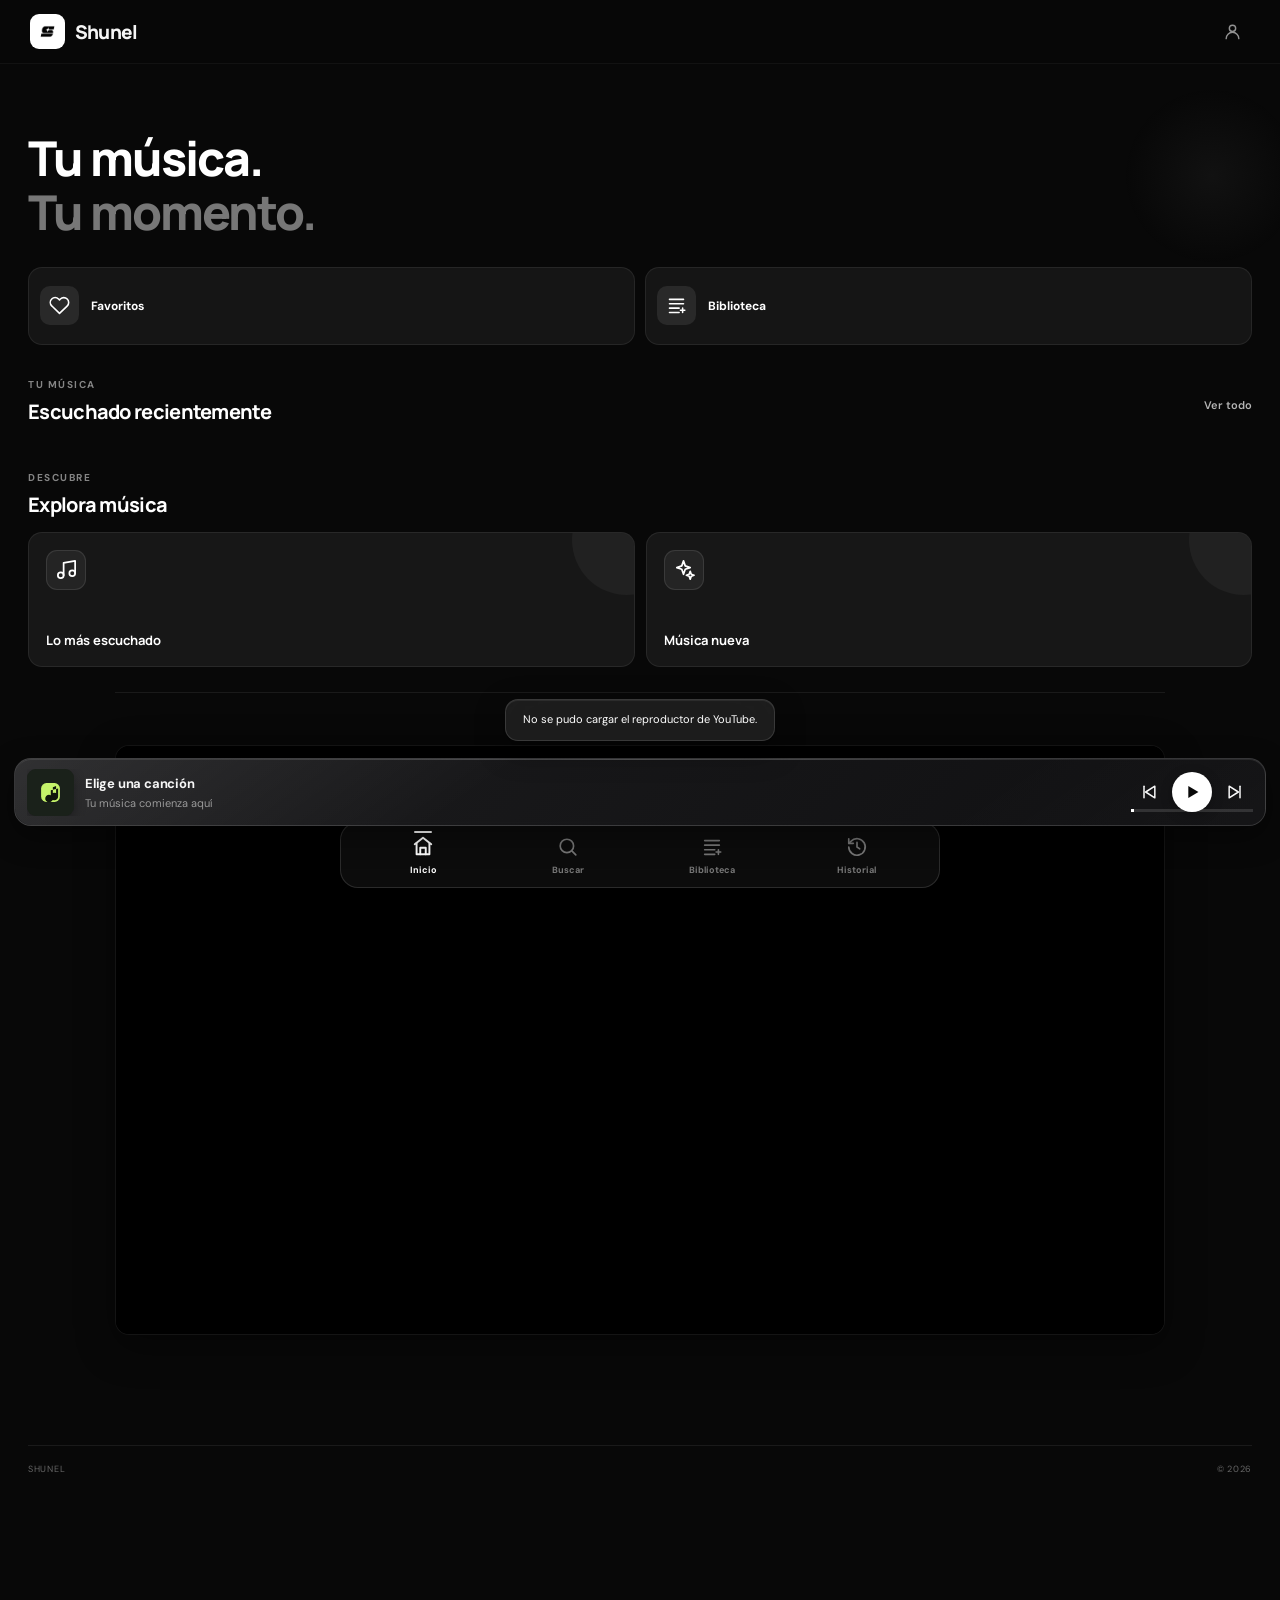
==== index.html @ eb8ebf6e "update" ====
<!DOCTYPE html>

<!--
  =====================================================================
  SHUNEL · CÓDIGO COMPLETO CON SOPORTE DE LETRAS (NUEVO)
  Todos los id, clases, data-* y textos originales siguen intactos.
  =====================================================================
-->

<html lang="es" dir="ltr" class="no-js">

<head>
  <meta charset="UTF-8">

  <meta
    name="viewport"
    content="width=device-width, initial-scale=1, viewport-fit=cover"
  >

  <meta name="theme-color" content="#080808">
  <meta name="description" content="Shunel, tu espacio musical.">

  <meta name="apple-mobile-web-app-capable" content="yes">
  <meta
    name="apple-mobile-web-app-status-bar-style"
    content="black-translucent"
  >

  <meta name="mobile-web-app-capable" content="yes">
  <meta
  name="viewport"
  content="width=device-width, initial-scale=1, maximum-scale=1, minimum-scale=1, user-scalable=no, viewport-fit=cover"
>

  <!-- [01-08] Metadatos adicionales -->
  <meta name="color-scheme" content="dark">
  <meta name="format-detection" content="telephone=no">
  <meta name="application-name" content="Shunel">
  <meta name="apple-mobile-web-app-title" content="Shunel">
  <meta name="msapplication-TileColor" content="#080808">
  <meta name="robots" content="index, follow">
  <meta name="referrer" content="strict-origin-when-cross-origin">
  <meta name="keywords" content="música, reproductor, YouTube, canciones, playlist, Shunel">

  <!-- [09-13] Open Graph -->
  <meta property="og:type" content="website">
  <meta property="og:site_name" content="Shunel">
  <meta property="og:title" content="Shunel">
  <meta property="og:description" content="Shunel, tu espacio musical.">
  <meta property="og:locale" content="es_LA">
  <meta property="og:image" content="/assets/logo.png">

  <!-- [15-18] Twitter / X -->
  <meta name="twitter:card" content="summary">
  <meta name="twitter:title" content="Shunel">
  <meta name="twitter:description" content="Shunel, tu espacio musical.">
  <meta name="twitter:image" content="/assets/logo.png">

  <!-- [28] Legado de Windows/IE -->
  <meta name="msapplication-tap-highlight" content="no">

  <title>Shunel</title>

  <link rel="manifest" href="manifest.json">

  <!-- [19-20] Iconos -->
  <link rel="icon" href="/assets/logo.png">
  <link rel="apple-touch-icon" href="/assets/logo.png">

  <!-- [21-25] Rendimiento: conexiones y precargas anticipadas -->
  <link rel="preconnect" href="https://www.youtube.com">
  <link rel="preconnect" href="https://i.ytimg.com">
  <link rel="dns-prefetch" href="https://www.googleapis.com">
  <link rel="preload" as="image" href="/assets/logo.png">
  <link rel="modulepreload" href="/js/app.js">

  <!-- STYLES -->
  <link rel="stylesheet" href="/css/style.css">
  <link rel="stylesheet" href="/css/components.css">
  <link rel="stylesheet" href="/css/player.css">
  <link rel="stylesheet" href="/css/animations.css">
  <link rel="stylesheet" href="/css/lyrics.css">

  <!-- [27, 50] Marca que JavaScript está activo (lo antes posible) -->
  <script>
    document.documentElement.classList.replace("no-js", "js");
  </script>

  <!-- =====================================
       MEJORAS INLINE (Estilos + Letras)
  ====================================== -->
  <style id="shunel-enhancements">
    /* [29] */
    :root { color-scheme: dark; }

    /* [30-32] */
    html {
      -webkit-text-size-adjust: 100%;
      text-size-adjust: 100%;
      -webkit-font-smoothing: antialiased;
      -moz-osx-font-smoothing: grayscale;
      scroll-behavior: smooth;
      overscroll-behavior-y: contain;
    }

    /* [33] */
    :focus-visible {
      outline: 2px solid #ffffff;
      outline-offset: 3px;
      border-radius: 6px;
    }

    /* [34] */
    :focus:not(:focus-visible) { outline: none; }

    /* [35-37] */
    a, button, input, select, textarea, [role="button"] {
      -webkit-tap-highlight-color: transparent;
    }

    button, [role="button"], input[type="range"], .bottom-nav-item {
      touch-action: manipulation;
    }

    button, .bottom-nav-item, .play-button, .control-button {
      -webkit-user-select: none;
      user-select: none;
      -webkit-touch-callout: none;
    }

    /* [38] */
    img {
      -webkit-user-drag: none;
      user-drag: none;
    }

    /* [39] */
    ::selection {
      background: rgba(255, 255, 255, 0.25);
      color: #ffffff;
    }

    /* [40] */
    [hidden] { display: none !important; }

    /* [41] */
    button:disabled, input:disabled, [aria-disabled="true"] {
      cursor: not-allowed;
    }

    /* [42] Enlace para saltar al contenido */
    .skip-link {
      position: fixed;
      top: -100px;
      left: 12px;
      z-index: 10000;
      padding: 10px 16px;
      background: #ffffff;
      color: #080808;
      font: 600 14px/1.2 system-ui, -apple-system, "Segoe UI", sans-serif;
      border-radius: 8px;
      text-decoration: none;
      transition: top 0.15s ease;
    }

    .skip-link:focus {
      top: calc(env(safe-area-inset-top, 0px) + 12px);
    }

    /* [43] Solo para lectores de pantalla */
    .sr-only {
      position: absolute;
      width: 1px;
      height: 1px;
      padding: 0;
      margin: -1px;
      overflow: hidden;
      clip: rect(0, 0, 0, 0);
      white-space: nowrap;
      border: 0;
    }

    /* [44] */
    @media (prefers-reduced-motion: reduce) {
      html { scroll-behavior: auto; }

      *, *::before, *::after {
        animation-duration: 0.01ms !important;
        animation-iteration-count: 1 !important;
        transition-duration: 0.01ms !important;
        scroll-behavior: auto !important;
      }
    }

    /* [45] */
    @media (forced-colors: active) {
      :focus-visible { outline: 3px solid Highlight; }
      button, input { border: 1px solid ButtonText; }
    }

    /* [46] */
    @media print {
      .player-dock, .full-player, .queue-panel, .bottom-nav,
      .topbar, .toast, .youtube-stage, .skip-link {
        display: none !important;
      }

      body { background: #ffffff !important; color: #000000 !important; }
    }

    /* [47] Banner sin conexión */
    html.is-offline body::before {
      content: "Sin conexión. Algunas funciones pueden no estar disponibles.";
      position: fixed;
      top: 0;
      left: 0;
      right: 0;
      z-index: 9999;
      padding: calc(env(safe-area-inset-top, 0px) + 6px) 12px 6px;
      background: #2a2a2a;
      color: #ffffff;
      font: 600 12px/1.3 system-ui, -apple-system, "Segoe UI", sans-serif;
      text-align: center;
      pointer-events: none;
    }

    /* [48] Aviso sin JavaScript */
    .noscript-warning {
      margin: 0;
      padding: 14px 16px;
      background: #2a2a2a;
      color: #ffffff;
      font: 600 14px/1.4 system-ui, -apple-system, "Segoe UI", sans-serif;
      text-align: center;
    }

    /* [49] */
    * {
      scrollbar-width: thin;
      scrollbar-color: rgba(255, 255, 255, 0.25) transparent;
    }

    /* NUEVO: Estilos para el contenedor de letras */
    .lyrics-container {
      max-width: 700px;
      margin: 20px auto 40px;
      padding: 24px;
      background: rgba(255, 255, 255, 0.02);
      border: 1px solid rgba(255, 255, 255, 0.06);
      border-radius: 16px;
      max-height: 55vh;
      overflow-y: auto;
      scroll-behavior: smooth;
      font-size: 1.1rem;
      line-height: 1.8;
      text-align: center;
    }

    .lyric-line {
      padding: 8px 12px;
      border-radius: 8px;
      color: rgba(255, 255, 255, 0.4);
      transition: all 0.2s ease;
      cursor: pointer;
    }

    .lyric-line:hover {
      color: rgba(255, 255, 255, 0.8);
      background: rgba(255, 255, 255, 0.04);
    }

    .lyric-line.active {
      color: #ffffff;
      background: rgba(255, 255, 255, 0.1);
      font-weight: 700;
      transform: scale(1.02);
    }
  </style>

</head>

<body>

  <!-- [56] Aviso si JavaScript está desactivado -->
  <noscript>
    <p class="noscript-warning">
      Shunel necesita JavaScript para funcionar. Actívalo en tu navegador para continuar.
    </p>
  </noscript>

  <!-- [57] Saltar al contenido -->
  <a class="skip-link" href="#main-content">Saltar al contenido principal</a>

  <div class="app-shell">

    <!-- =====================================
         SVG ICON SPRITE
    ====================================== -->

    <svg
      xmlns="http://www.w3.org/2000/svg"
      style="position:absolute;width:0;height:0;overflow:hidden"
      aria-hidden="true"
      focusable="false"
    >

      <symbol id="icon-home" viewBox="0 0 24 24">
        <path d="m3 10 9-7 9 7"/>
        <path d="M5 9v12h14V9"/>
        <path d="M9 21v-7h6v7"/>
      </symbol>

      <symbol id="icon-search" viewBox="0 0 24 24">
        <circle cx="10.8" cy="10.8" r="7.3"/>
        <path d="m16.2 16.2 4.3 4.3"/>
      </symbol>

      <symbol id="icon-library" viewBox="0 0 24 24">
        <path d="M4 5h16M4 10h16M4 15h11M4 20h11"/>
        <path d="M19 15v5M16.5 17.5h5"/>
      </symbol>

      <symbol id="icon-heart" viewBox="0 0 24 24">
        <path d="M20.8 4.6a5.5 5.5 0 0 0-7.8 0L12 5.7l-1.1-1.1a5.5 5.5 0 0 0-7.8 7.8l1.1 1.1L12 21l7.8-7.5 1.1-1.1a5.5 5.5 0 0 0-.1-7.8z"/>
      </symbol>

      <symbol id="icon-play" viewBox="0 0 24 24">
        <path d="M8 5.5v13L19 12 8 5.5z" fill="currentColor" stroke="none"/>
      </symbol>

      <symbol id="icon-pause" viewBox="0 0 24 24">
        <path d="M8 5v14M16 5v14" stroke-width="3"/>
      </symbol>

      <symbol id="icon-previous" viewBox="0 0 24 24">
        <path d="M6 5v14"/>
        <path d="M19 5 8 12l11 7V5z"/>
      </symbol>

      <symbol id="icon-next" viewBox="0 0 24 24">
        <path d="M18 5v14"/>
        <path d="M5 5l11 7-11 7V5z"/>
      </symbol>

      <symbol id="icon-queue" viewBox="0 0 24 24">
        <path d="M4 6h16M4 12h16M4 18h10"/>
        <path d="M17 16l3 2-3 2"/>
      </symbol>

      <symbol id="icon-chevron-down" viewBox="0 0 24 24">
        <path d="m6 9 6 6 6-6"/>
      </symbol>

      <symbol id="icon-chevron-up" viewBox="0 0 24 24">
        <path d="m6 15 6-6 6 6"/>
      </symbol>

      <symbol id="icon-close" viewBox="0 0 24 24">
        <path d="M18 6 6 18M6 6l12 12"/>
      </symbol>

      <symbol id="icon-more" viewBox="0 0 24 24">
        <circle cx="5" cy="12" r="1"/>
        <circle cx="12" cy="12" r="1"/>
        <circle cx="19" cy="12" r="1"/>
      </symbol>

      <symbol id="icon-user" viewBox="0 0 24 24">
        <circle cx="12" cy="8" r="4"/>
        <path d="M4 21a8 8 0 0 1 16 0"/>
      </symbol>

      <symbol id="icon-music" viewBox="0 0 24 24">
        <path d="M9 18V5l12-2v13"/>
        <circle cx="6" cy="18" r="3"/>
        <circle cx="18" cy="16" r="3"/>
      </symbol>

      <symbol id="icon-sparkles" viewBox="0 0 24 24">
        <path d="m12 3 1.8 5.2L19 10l-5.2 1.8L12 17l-1.8-5.2L5 10l5.2-1.8L12 3z"/>
        <path d="m19 14 1.1 2.9L23 18l-2.9 1.1L19 22l-1.1-2.9L15 18l2.9-1.1L19 14z"/>
      </symbol>

      <symbol id="icon-volume" viewBox="0 0 24 24">
        <path d="M4 10v4h4l5 4V6l-5 4H4z"/>
        <path d="M17 9a5 5 0 0 1 0 6"/>
        <path d="M19.5 6.5a9 9 0 0 1 0 11"/>
      </symbol>

      <symbol id="icon-shuffle" viewBox="0 0 24 24">
        <path d="M16 3h5v5"/>
        <path d="m4 20 17-17"/>
        <path d="M21 16v5h-5"/>
        <path d="m15 15 6 6"/>
        <path d="M4 4l5 5"/>
      </symbol>

      <symbol id="icon-history" viewBox="0 0 24 24">
        <path d="M3 12a9 9 0 1 0 2.6-6.4L3 8"/>
        <path d="M3 3v5h5"/>
        <path d="M12 7v5l3 2"/>
      </symbol>

      <symbol id="icon-external" viewBox="0 0 24 24">
        <path d="M18 13v6a2 2 0 0 1-2 2H5a2 2 0 0 1-2-2V8a2 2 0 0 1 2-2h6" fill="none" stroke="currentColor" stroke-width="2" stroke-linecap="round" stroke-linejoin="round"/>
        <polyline points="15 3 21 3 21 9" fill="none" stroke="currentColor" stroke-width="2" stroke-linecap="round" stroke-linejoin="round"/>
        <line x1="10" y1="14" x2="21" y2="3" fill="none" stroke="currentColor" stroke-width="2" stroke-linecap="round" stroke-linejoin="round"/>
      </symbol>

      <!-- NUEVO: Icono para Letras -->
      <symbol id="icon-lyrics" viewBox="0 0 24 24">
        <path d="M4 6h16M4 10h16M4 14h10M4 18h6" fill="none" stroke="currentColor" stroke-width="2" stroke-linecap="round"/>
      </symbol>

    </svg>


    <!-- =====================================
         HEADER
    ====================================== -->

    <header class="topbar">

      <a
        class="mobile-brand"
        href="#"
        aria-label="Shunel inicio"
        title="Ir al inicio"
        data-view="home"
      >

        <img
          src="/assets/logo.png"
          alt="Shunel"
          class="brand-logo"
          decoding="async"
          fetchpriority="high"
          draggable="false"
        >

        <strong translate="no">Shunel</strong>

      </a>

      <div class="topbar-spacer"></div>

      <button
        class="icon-button profile-button"
        id="profileButton"
        type="button"
        aria-label="Perfil"
        title="Perfil"
      >
        <svg viewBox="0 0 24 24" aria-hidden="true" focusable="false">
          <use href="#icon-user"/>
        </svg>
      </button>

    </header>


    <!-- =====================================
         MAIN CONTENT
    ====================================== -->

    <main class="main-content" id="main-content" tabindex="-1">


      <!-- =====================================
           INICIO
    ====================================== -->

      <section
        class="view active"
        id="view-home"
        aria-hidden="false"
        aria-labelledby="homeTitle"
      >

        <div class="home-greeting">

          <p class="eyebrow"></p>

          <h1 id="homeTitle">
            Tu música.
            <span>Tu momento.</span>
          </h1>

          <p class="hero-copy">
           
          </p>

        </div>


        <!-- ACCESOS RÁPIDOS -->

        <div class="quick-access">

          <button
            class="quick-card"
            type="button"
            title="Ir a tus favoritos"
            data-view="library"
            data-library-filter="favorites"
          >

            <span class="quick-card-icon">
              <svg viewBox="0 0 24 24" aria-hidden="true" focusable="false">
                <use href="#icon-heart"/>
              </svg>
            </span>

            <span>Favoritos</span>

          </button>


          <button
            class="quick-card"
            type="button"
            title="Ir a toda tu biblioteca"
            data-view="library"
            data-library-filter="all"
          >

            <span class="quick-card-icon">
              <svg viewBox="0 0 24 24" aria-hidden="true" focusable="false">
                <use href="#icon-library"/>
              </svg>
            </span>

            <span>Biblioteca</span>

          </button>

        </div>


        <!-- RECIENTES -->

        <div class="section-heading">

          <div>
            <p class="eyebrow">TU MÚSICA</p>
            <h2>Escuchado recientemente</h2>
          </div>

          <button
            class="text-button"
            type="button"
            aria-label="Ver todo el historial"
            title="Ver todo el historial"
            data-view="history"
          >
            Ver todo
          </button>

        </div>

        <div
          class="track-list"
          id="homeRecentList"
          aria-live="polite"
        ></div>


        <!-- RECOMENDACIONES -->

        <div class="section-heading">

          <div>
            <p class="eyebrow">DESCUBRE</p>
            <h2>Explora música</h2>
          </div>

        </div>

        <div class="home-discover">

          <button
            class="discover-card"
            type="button"
            title="Buscar: música popular"
            data-search="música popular"
          >

            <span>
              <svg viewBox="0 0 24 24" aria-hidden="true" focusable="false">
                <use href="#icon-music"/>
              </svg>
            </span>

            <strong>Lo más escuchado</strong>

          </button>


          <button
            class="discover-card"
            type="button"
            title="Buscar: música nueva"
            data-search="música nueva"
          >

            <span>
              <svg viewBox="0 0 24 24" aria-hidden="true" focusable="false">
                <use href="#icon-sparkles"/>
              </svg>
            </span>

            <strong>Música nueva</strong>

          </button>

        </div>

      </section>


      <!-- =====================================
           BUSCAR
    ====================================== -->

      <section
        class="view"
        id="view-search"
        aria-hidden="true"
        aria-labelledby="searchTitle"
      >

        <div class="page-heading">

          <p class="eyebrow">DESCUBRE ALGO NUEVO</p>

          <h1 id="searchTitle">Buscar</h1>

          <p class="hero-copy">
            Encuentra canciones, artistas y álbumes.
          </p>

        </div>


        <!-- BUSCADOR -->

        <form
          class="search-form"
          id="searchForm"
          role="search"
          aria-label="Buscar música"
        >

          <span class="search-symbol" aria-hidden="true">

            <svg viewBox="0 0 24 24" aria-hidden="true" focusable="false">
              <use href="#icon-search"/>
            </svg>

          </span>

          <input
            id="searchInput"
            name="q"
            type="search"
            minlength="2"
            maxlength="150"
            placeholder="¿Qué quieres escuchar?"
            autocomplete="off"
            autocapitalize="off"
            autocorrect="off"
            spellcheck="false"
            inputmode="search"
            enterkeyhint="search"
            aria-label="Buscar canciones, artistas o álbumes"
            aria-describedby="status"
            aria-keyshortcuts="/"
            required
          >

          <button
            class="primary-button"
            id="searchButton"
            type="submit"
            title="Buscar"
          >
            Buscar
          </button>

        </form>


        <p
          class="status-message"
          id="status"
          role="status"
          aria-live="polite"
          aria-atomic="true"
        >
          Busca una canción para comenzar.
        </p>


        <!-- RESULTADOS -->

        <div class="section-heading">

          <div>
            <p class="eyebrow">TU BÚSQUEDA</p>
            <h2>Resultados</h2>
          </div>

          <span
            class="muted tiny"
            id="resultCount"
            aria-live="polite"
          ></span>

        </div>

        <div
          class="track-list"
          id="results"
          aria-live="polite"
          aria-relevant="additions text"
        ></div>

      </section>


      <!-- =====================================
           BIBLIOTECA
    ====================================== -->

      <section
        class="view"
        id="view-library"
        aria-hidden="true"
        aria-labelledby="libraryTitle"
      >

        <div class="page-heading">

          <p class="eyebrow">TU COLECCIÓN</p>

          <h1 id="libraryTitle">Biblioteca</h1>

          <p class="hero-copy">
            Todo lo que has guardado en Shunel.
          </p>

        </div>

        <!-- FILTROS DE BIBLIOTECA -->

        <div
          class="library-filters"
          role="group"
          aria-label="Filtros de biblioteca"
        >

          <button
            class="filter-chip active"
            type="button"
            title="Mostrar todo"
            data-library-filter="all"
            aria-pressed="true"
          >
            Todo
          </button>

          <button
            class="filter-chip"
            type="button"
            title="Mostrar solo favoritos"
            data-library-filter="favorites"
            aria-pressed="false"
          >
            <svg viewBox="0 0 24 24" aria-hidden="true" focusable="false">
              <use href="#icon-heart"/>
            </svg>

            Favoritos
          </button>

        </div>

        <!-- CANCIONES GUARDADAS -->

        <div
          class="track-list"
          id="libraryList"
          aria-live="polite"
        ></div>

        <!-- FAVORITOS -->

        <div
          class="track-list"
          id="favoritesList"
          aria-live="polite"
          hidden
        ></div>

      </section>


      <!-- =====================================
           HISTORIAL
    ====================================== -->

      <section
        class="view"
        id="view-history"
        aria-hidden="true"
        aria-labelledby="historyTitle"
      >

        <div class="page-heading">

          <p class="eyebrow">RECIENTEMENTE</p>

          <h1 id="historyTitle">Historial</h1>

          <p class="hero-copy">
            Vuelve a escuchar lo que te gusta.
          </p>

        </div>

        <div
          class="track-list"
          id="historyList"
          aria-live="polite"
        ></div>

      </section>


      <!-- =====================================
           LETRAS (NUEVO)
      ====================================== -->

      <section
        class="view"
        id="view-lyrics"
        aria-hidden="true"
        aria-labelledby="lyricsTitle"
      >

        <div class="page-heading">

          <p class="eyebrow">LETRA DE LA CANCIÓN</p>

          <h1 id="lyricsTitle">Sincronizada</h1>

          <p class="hero-copy" id="lyricsSubtitle">
            Cargando letra...
          </p>

        </div>

        <div
          class="lyrics-container"
          id="lyricsContainer"
          aria-live="polite"
        >
          <p class="muted">Reproduce una canción para ver su letra aquí.</p>
        </div>

      </section>


      <!-- =====================================
           YOUTUBE PLAYER
    ====================================== -->

      <section
        class="youtube-stage"
        id="youtubeStage"
        aria-label="Reproductor de YouTube"
      >

        <div class="section-heading">

          <div>
            <p class="eyebrow"></p>
            <h2></h2>
          </div>

        </div>

        <div class="youtube-frame-wrap">
          <div id="youtubePlayerHost"></div>
        </div>

        <p class="player-disclaimer">
         
        </p>

      </section>


      <!-- FOOTER -->

      <footer class="footer">

        <span>SHUNEL</span>

        <span id="footerYear"></span>

      </footer>

    </main>


    <!-- =====================================
         MINI PLAYER
    ====================================== -->

    <section
      class="player-dock"
      id="playerDock"
      aria-label="Reproductor musical"
    >

      <div class="now-playing">

        <img
          id="currentThumbnail"
          src="/assets/placeholder.svg"
          alt=""
          class="current-art"
          decoding="async"
          draggable="false"
        >

        <div class="now-playing-text" aria-live="polite">

          <div
            class="current-title"
            id="currentTitle"
          >
           
          </div>

          <div
            class="current-channel"
            id="currentChannel"
          >
            Tu música comienza aquí
          </div>

        </div>

        <button
          class="icon-button favorite-current"
          id="favoriteCurrent"
          type="button"
          aria-label="Agregar a favoritos"
          title="Favorito"
        >

          <svg viewBox="0 0 24 24" aria-hidden="true" focusable="false">
            <use href="#icon-heart"/>
          </svg>

        </button>

      </div>


      <div class="player-center">

        <div class="player-controls">

          <button
            class="control-button"
            id="previousButton"
            type="button"
            aria-label="Canción anterior"
            title="Canción anterior"
          >

            <svg viewBox="0 0 24 24" aria-hidden="true" focusable="false">
              <use href="#icon-previous"/>
            </svg>

          </button>


          <button
            class="play-button"
            id="playButton"
            type="button"
            aria-label="Reproducir"
            title="Reproducir / Pausar"
          >

            <svg viewBox="0 0 24 24" aria-hidden="true" focusable="false">
              <use href="#icon-play"/>
            </svg>

          </button>


          <button
            class="control-button"
            id="nextButton"
            type="button"
            aria-label="Siguiente canción"
            title="Siguiente canción"
          >

            <svg viewBox="0 0 24 24" aria-hidden="true" focusable="false">
              <use href="#icon-next"/>
            </svg>

          </button>

        </div>


        <div class="progress-row">

          <span id="currentTime">0:00</span>

          <input
            id="progressBar"
            type="range"
            min="0"
            max="100"
            value="0"
            step="0.1"
            autocomplete="off"
            title="Progreso"
            aria-label="Progreso de reproducción"
          >

          <span id="duration">0:00</span>

        </div>

      </div>


      <div class="player-extra">

        <button
          class="queue-toggle"
          id="queueToggle"
          type="button"
          aria-label="Mostrar cola"
          aria-controls="queuePanel"
          title="Mostrar cola"
        >

          <svg viewBox="0 0 24 24" aria-hidden="true" focusable="false">
            <use href="#icon-queue"/>
          </svg>

          <span>Cola</span>

        </button>

        <span class="volume-icon" aria-hidden="true">

          <svg viewBox="0 0 24 24" aria-hidden="true" focusable="false">
            <use href="#icon-volume"/>
          </svg>

        </span>

        <input
          id="volumeBar"
          type="range"
          min="0"
          max="100"
          value="75"
          autocomplete="off"
          title="Volumen"
          aria-label="Volumen"
        >

      </div>

    </section>


    <!-- =====================================
         FULL PLAYER
    ====================================== -->

    <section
      class="full-player"
      id="fullPlayer"
      role="dialog"
      aria-modal="true"
      tabindex="-1"
      aria-label="Reproductor expandido"
      aria-hidden="true"
    >

      <div class="full-player-header">

        <button
          class="icon-button"
          id="closeFullPlayer"
          type="button"
          aria-label="Cerrar reproductor"
          title="Cerrar reproductor"
        >

          <svg viewBox="0 0 24 24" aria-hidden="true" focusable="false">
            <use href="#icon-chevron-down"/>
          </svg>

        </button>

        <span>REPRODUCIENDO....</span>

        <!-- Botón para ver Letras -->
        <button
          class="icon-button"
          id="openLyricsButton"
          type="button"
          aria-label="Ver letra de la canción"
          title="Ver letra"
        >
          <svg viewBox="0 0 24 24" aria-hidden="true" focusable="false">
            <use href="#icon-lyrics"/>
          </svg>
        </button>

        <!-- Botón para abrir el reproductor/vídeo nativo y activar PiP -->
        <button
          class="icon-button"
          id="openNativePlayer"
          type="button"
          aria-label="Abrir vídeo en reproductor nativo"
          title="Abrir vídeo para PiP"
        >
          <svg viewBox="0 0 24 24" aria-hidden="true" focusable="false">
            <use href="#icon-external"/>
          </svg>
        </button>

        <button
          class="icon-button"
          id="fullPlayerQueue"
          type="button"
          aria-label="Abrir cola"
          aria-controls="queuePanel"
          title="Abrir cola"
        >

          <svg viewBox="0 0 24 24" aria-hidden="true" focusable="false">
            <use href="#icon-queue"/>
          </svg>

        </button>

      </div>


      <div class="full-player-content">

        <img
          id="fullPlayerThumbnail"
          src="/assets/placeholder.svg"
          alt="Portada de la canción"
          class="full-player-art"
          decoding="async"
          draggable="false"
        >


        <div class="full-player-info">

          <div>

            <h2 id="fullPlayerTitle">
              ...
            </h2>

            <p id="fullPlayerChannel">
              Shunel
            </p>

          </div>

          <button
            class="icon-button"
            id="fullPlayerFavorite"
            type="button"
            aria-label="Agregar a favoritos"
            title="Favorito"
          >

            <svg viewBox="0 0 24 24" aria-hidden="true" focusable="false">
              <use href="#icon-heart"/>
            </svg>

          </button>

        </div>


        <div class="full-progress">

          <input
            id="fullProgressBar"
            type="range"
            min="0"
            max="100"
            value="0"
            step="0.1"
            autocomplete="off"
            title="Progreso"
            aria-label="Progreso de reproducción"
          >

          <div class="full-time">

            <span id="fullCurrentTime">0:00</span>

            <span id="fullDuration">0:00</span>

          </div>

        </div>


        <div class="full-player-controls">

          <button
            class="control-button"
            id="fullPreviousButton"
            type="button"
            aria-label="Canción anterior"
            title="Canción anterior"
          >

            <svg viewBox="0 0 24 24" aria-hidden="true" focusable="false">
              <use href="#icon-previous"/>
            </svg>

          </button>


          <button
            class="play-button"
            id="fullPlayButton"
            type="button"
            aria-label="Reproducir"
            title="Reproducir / Pausar"
          >

            <svg viewBox="0 0 24 24" aria-hidden="true" focusable="false">
              <use href="#icon-play"/>
            </svg>

          </button>


          <button
            class="control-button"
            id="fullNextButton"
            type="button"
            aria-label="Siguiente canción"
            title="Siguiente canción"
          >

            <svg viewBox="0 0 24 24" aria-hidden="true" focusable="false">
              <use href="#icon-next"/>
            </svg>

          </button>

        </div>


        <div class="full-player-options">

          <button
            class="queue-toggle"
            id="fullQueueToggle"
            type="button"
            aria-controls="queuePanel"
            title="Mostrar cola"
          >

            <svg viewBox="0 0 24 24" aria-hidden="true" focusable="false">
              <use href="#icon-queue"/>
            </svg>

            Cola

          </button>

        </div>

      </div>

    </section>


    <!-- =====================================
         BOTTOM NAVIGATION
    ====================================== -->

    <nav
      class="bottom-nav"
      aria-label="Navegación principal"
    >

      <button
        class="bottom-nav-item active"
        type="button"
        title="Inicio"
        data-view="home"
        aria-label="Inicio"
        aria-current="page"
      >

        <span class="bottom-nav-icon">

          <svg viewBox="0 0 24 24" aria-hidden="true" focusable="false">
            <use href="#icon-home"/>
          </svg>

        </span>

        <span>Inicio</span>

      </button>


      <button
        class="bottom-nav-item"
        type="button"
        title="Buscar"
        data-view="search"
        aria-label="Buscar"
        aria-current="false"
      >

        <span class="bottom-nav-icon">

          <svg viewBox="0 0 24 24" aria-hidden="true" focusable="false">
            <use href="#icon-search"/>
          </svg>

        </span>

        <span>Buscar</span>

      </button>


      <button
        class="bottom-nav-item"
        type="button"
        title="Biblioteca"
        data-view="library"
        aria-label="Biblioteca"
        aria-current="false"
      >

        <span class="bottom-nav-icon">

          <svg viewBox="0 0 24 24" aria-hidden="true" focusable="false">
            <use href="#icon-library"/>
          </svg>

        </span>

        <span>Biblioteca</span>

      </button>


      <button
        class="bottom-nav-item"
        type="button"
        title="Historial"
        data-view="history"
        aria-label="Historial"
        aria-current="false"
      >

        <span class="bottom-nav-icon">

          <svg viewBox="0 0 24 24" aria-hidden="true" focusable="false">
            <use href="#icon-history"/>
          </svg>

        </span>

        <span>Historial</span>

      </button>

    </nav>


    <!-- =====================================
         QUEUE PANEL
    ====================================== -->

    <aside
      class="queue-panel"
      id="queuePanel"
      tabindex="-1"
      aria-label="Cola de reproducción"
      aria-hidden="true"
    >

      <div class="queue-header">

        <div>

          <p class="eyebrow">A CONTINUACIÓN</p>

          <h2>Tu cola</h2>

        </div>

        <button
          class="icon-button"
          id="closeQueue"
          type="button"
          aria-label="Cerrar cola"
          title="Cerrar cola"
        >

          <svg viewBox="0 0 24 24" aria-hidden="true" focusable="false">
            <use href="#icon-close"/>
          </svg>

        </button>

      </div>

      <div
        class="queue-list"
        id="queueList"
        aria-live="polite"
      ></div>

      <button
        class="text-button"
        id="clearQueue"
        type="button"
        title="Vaciar toda la cola"
      >
        Vaciar cola
      </button>

    </aside>


    <!-- =====================================
         TOAST
    ====================================== -->

    <div
      class="toast"
      id="toast"
      role="status"
      aria-live="polite"
      aria-atomic="true"
    ></div>

  </div>


  <!-- =====================================
       MEJORAS INLINE (JS ligero)
  ====================================== -->
  <script>
    (function () {
      var root = document.documentElement;

      /* [51] Altura real del viewport en móviles */
      function setAppHeight() {
        root.style.setProperty("--app-height", window.innerHeight + "px");
      }
      setAppHeight();
      window.addEventListener("resize", setAppHeight, { passive: true });
      window.addEventListener("orientationchange", setAppHeight, { passive: true });

      /* [52] Detecta si la app está instalada (PWA standalone) */
      var standalone =
        (window.matchMedia && window.matchMedia("(display-mode: standalone)").matches) ||
        window.navigator.standalone === true;
      if (standalone) root.classList.add("is-standalone");

      /* [53] Estado de conexión */
      function syncOnline() {
        root.classList.toggle("is-offline", !navigator.onLine);
      }
      syncOnline();
      window.addEventListener("online", syncOnline);
      window.addEventListener("offline", syncOnline);

      /* [54] Año automático en el pie de página */
      var year = document.getElementById("footerYear");
      if (year) year.textContent = "© " + new Date().getFullYear();

      /* [55] Atajos: "/" o Ctrl/Cmd+K llevan al buscador */
      document.addEventListener("keydown", function (event) {
        var target = event.target;
        var typing =
          target &&
          (target.tagName === "INPUT" ||
            target.tagName === "TEXTAREA" ||
            target.tagName === "SELECT" ||
            target.isContentEditable);

        var isSlash =
          event.key === "/" && !typing && !event.ctrlKey && !event.metaKey && !event.altKey;
        var isCtrlK =
          (event.ctrlKey || event.metaKey) && String(event.key).toLowerCase() === "k";

        if (!isSlash && !isCtrlK) return;

        event.preventDefault();

        var searchTab = document.querySelector('.bottom-nav-item[data-view="search"]');
        if (searchTab) searchTab.click();

        setTimeout(function () {
          var input = document.getElementById("searchInput"  );
          if (input) input.focus();
        }, 60);
      });
    })();
  </script>


  <!-- =====================================
       JAVASCRIPT
  ====================================== -->

  <script type="module" src="/js/app.js"></script>

</body>
</html>
---- css/style.css ----
@import url('https://fonts.googleapis.com/css2?family=DM+Sans:wght@400;500;600;700;800&family=Manrope:wght@400;500;600;700;800&display=swap');

/* =========================================================
   SHUNEL 2.0 — MAIN STYLESHEET
   Editorial Dark / Monochrome
   Mobile First
========================================================= */

@layer reset, tokens, base, components, glass, animations, responsive, accessibility;

/* =========================================================
   01. DESIGN TOKENS
========================================================= */

@layer tokens {
  :root {
    color-scheme: dark;

    --bg: #080808;
    --bg-soft: #0d0d0d;
    --bg-raised: #111111;

    --panel: #141414;
    --panel-2: #191919;
    --panel-3: #222222;
    --panel-4: #292929;

    --text: #ffffff;
    --text-soft: #e4e4e4;
    --muted: #a0a0a0;
    --muted-2: #777777;
    --muted-3: #505050;

    --accent: #ffffff;
    --accent-soft: #d9d9d9;
    --accent-muted: rgba(255,255,255,.12);

    --line: rgba(255,255,255,.075);
    --line-strong: rgba(255,255,255,.14);
    --line-highlight: rgba(255,255,255,.24);

    --glass-bg: rgba(30,30,30,.58);
    --glass-bg-strong: rgba(22,22,22,.88);
    --glass-bg-light: rgba(255,255,255,.045);

    --glass-border: rgba(255,255,255,.13);
    --glass-highlight: rgba(255,255,255,.19);

    --glass-blur: 18px;
    --glass-saturation: 145%;

    --glass-shadow:
      0 8px 28px rgba(0,0,0,.28),
      inset 0 1px 0 rgba(255,255,255,.09);

    --shadow-soft: 0 5px 18px rgba(0,0,0,.2);
    --shadow-medium: 0 12px 30px rgba(0,0,0,.32);
    --shadow-deep: 0 22px 55px rgba(0,0,0,.48);

    --radius-xs: 7px;
    --radius-sm: 10px;
    --radius: 14px;
    --radius-lg: 19px;
    --radius-xl: 24px;
    --radius-2xl: 28px;
    --radius-pill: 999px;

    --page-padding: 20px;

    --header-height: 64px;
    --nav-height: 65px;
    --dock-height: 76px;

    --safe-top: env(safe-area-inset-top, 0px);
    --safe-bottom: env(safe-area-inset-bottom, 0px);

    --ease: cubic-bezier(.2,.8,.2,1);
    --ease-out: cubic-bezier(.16,1,.3,1);
    --ease-spring: cubic-bezier(.22,1.2,.36,1);

    --transition-fast: .15s var(--ease);
    --transition: .23s var(--ease);
    --transition-slow: .36s var(--ease-out);

    --font-body: 'DM Sans', sans-serif;
    --font-display: 'Manrope', sans-serif;

    font-family: var(--font-body);
  }

  [data-theme="deep"] {
    --bg: #050505;
    --bg-soft: #090909;
    --bg-raised: #0d0d0d;
    --panel: #101010;
    --panel-2: #161616;
    --panel-3: #202020;
    --glass-bg: rgba(12,12,12,.78);
  }

  [data-theme="silver"] {
    --accent: #d7d7d7;
    --accent-soft: #bdbdbd;
    --accent-muted: rgba(215,215,215,.14);

    --line-strong: rgba(220,220,220,.19);
    --glass-border: rgba(220,220,220,.2);
    --glass-highlight: rgba(255,255,255,.28);
    --glass-bg: rgba(38,38,38,.62);
  }
}

/* =========================================================
   02. RESET
========================================================= */

@layer reset {
  *,
  *::before,
  *::after {
    box-sizing: border-box;
    -webkit-tap-highlight-color: transparent;
  }

  html {
    min-height: 100%;
    background: var(--bg);

    scroll-behavior: smooth;
    scrollbar-color: #353535 transparent;

    -webkit-text-size-adjust: 100%;
    text-size-adjust: 100%;
  }

  body {
    margin: 0;
    min-height: 100vh;
    min-height: 100dvh;

    overflow-x: hidden;

    background: var(--bg);
    color: var(--text);

    font-family: var(--font-body);
    -webkit-font-smoothing: antialiased;
    text-rendering: optimizeLegibility;

    /*
      Se reserva espacio para la navegación y el reproductor.
      No se añade safe area aquí: ya la gestiona bottom-nav.
    */
    padding-bottom: calc(var(--nav-height) + var(--dock-height) + 30px);
  }

  button,
  input,
  textarea,
  select {
    font: inherit;
  }

  button {
    color: inherit;
    appearance: none;
    -webkit-appearance: none;

    user-select: none;
    -webkit-user-select: none;
  }

  button,
  a {
    touch-action: manipulation;
  }

  button:disabled {
    opacity: .45;
    cursor: not-allowed;
  }

  img,
  video {
    display: block;
    max-width: 100%;
  }

  img {
    height: auto;
  }

  a {
    color: inherit;
    text-decoration: none;
  }

  ::selection {
    background: #ffffff;
    color: #080808;
  }

  :focus-visible {
    outline: 2px solid #ffffff;
    outline-offset: 4px;
  }

  input,
  textarea {
    color: var(--text);
  }
}

/* =========================================================
   03. BASE
========================================================= */

@layer base {
  * {
    scrollbar-width: thin;
    scrollbar-color: #333333 transparent;
  }

  ::-webkit-scrollbar {
    width: 5px;
    height: 5px;
  }

  ::-webkit-scrollbar-track {
    background: transparent;
  }

  ::-webkit-scrollbar-thumb {
    background: #333333;
    border-radius: var(--radius-pill);
  }

  ::-webkit-scrollbar-thumb:hover {
    background: #555555;
  }

  .app-shell {
    position: relative;
    width: 100%;
    min-height: 100vh;
    min-height: 100dvh;
    isolation: isolate;
  }

  .main-content {
    width: 100%;
    max-width: 700px;

    margin: 0 auto;
    padding: 0 var(--page-padding) 38px;
  }

  .sidebar,
  .brand {
    display: none;
  }

  svg {
    display: block;
    width: 22px;
    height: 22px;

    flex-shrink: 0;

    fill: none;
    stroke: currentColor;
    stroke-width: 1.8;
    stroke-linecap: round;
    stroke-linejoin: round;

    overflow: visible;
  }

  svg use,
  button svg {
    pointer-events: none;
  }

  button svg {
    transition:
      transform var(--transition),
      color var(--transition),
      opacity var(--transition);
  }

  .icon-button {
    display: inline-grid;
    place-items: center;

    width: 42px;
    height: 42px;

    border: 1px solid var(--line);
    border-radius: 50%;

    background: var(--panel);
    color: var(--text);

    cursor: pointer;
    transition: var(--transition);
  }

  .icon-button:active {
    transform: scale(.92);
    background: var(--panel-3);
  }

  .icon-button svg {
    width: 20px;
    height: 20px;
  }
}

/* =========================================================
   04. HEADER
========================================================= */

@layer components {
  .topbar {
    position: sticky;
    top: 0;
    z-index: 50;

    width: 100%;
    min-height: var(--header-height);

    display: flex;
    align-items: center;

    padding: 0 var(--page-padding);

    background: rgba(8,8,8,.91);
    border-bottom: 1px solid rgba(255,255,255,.045);

    backdrop-filter: blur(16px);
    -webkit-backdrop-filter: blur(16px);

    transition:
      background var(--transition),
      border-color var(--transition);
  }

  .mobile-brand {
    display: inline-flex;
    align-items: center;
    gap: 10px;

    color: #ffffff;

    font: 800 21px var(--font-display);
    letter-spacing: -.9px;

    transition: opacity var(--transition);
  }

  .mobile-brand:active {
    opacity: .7;
  }

  .mobile-brand strong {
    color: #f5f5f5;
    font-family: var(--font-display);
    font-size: 19px;
    font-weight: 800;
    letter-spacing: -.8px;
  }

  .brand-logo {
    width: 35px;
    height: 35px;

    flex-shrink: 0;
    object-fit: contain;
    border-radius: 9px;
  }

  .brand-mark {
    width: 32px;
    height: 32px;

    display: grid;
    place-items: center;

    border-radius: 9px;
    background: #ffffff;
    color: #080808;

    font: 800 19px var(--font-display);
  }

  .topbar-spacer {
    flex: 1;
  }

  .profile-button {
    width: 40px;
    height: 40px;

    display: grid;
    place-items: center;

    border: 1px solid var(--line-strong);
    border-radius: 50%;

    background: var(--panel);
    color: #dddddd;

    cursor: pointer;
    transition: var(--transition);
  }

  .profile-button:active {
    transform: scale(.93);
    background: var(--panel-3);
  }

  .profile-button svg {
    width: 19px;
    height: 19px;
  }
}

/* =========================================================
   05. PAGE TRANSITIONS
========================================================= */

@layer components {
  .view {
    display: none;
    padding-top: 28px;
  }

  .view.active {
    display: block;
    animation: viewEnter .3s var(--ease-out) both;
  }

  @keyframes viewEnter {
    from {
      opacity: 0;
      transform: translateY(9px);
    }

    to {
      opacity: 1;
      transform: translateY(0);
    }
  }

  .page-heading {
    margin: 10px 0 25px;
  }

  .page-heading h1 {
    margin: 0;
  }

  .page-heading .hero-copy {
    margin-top: 10px;
  }
}

/* =========================================================
   06. TYPOGRAPHY
========================================================= */

@layer base {
  h1,
  h2,
  h3,
  h4 {
    margin-top: 0;
    color: var(--text);
    font-family: var(--font-display);
  }

  h1 {
    margin-bottom: 0;
    font-size: clamp(31px, 8vw, 42px);
    font-weight: 800;
    line-height: 1.12;
    letter-spacing: -1.9px;
  }

  h2 {
    margin-bottom: 0;
    font-size: 21px;
    font-weight: 750;
    line-height: 1.25;
    letter-spacing: -.7px;
  }

  h3 {
    font-size: 16px;
    font-weight: 700;
  }

  p {
    line-height: 1.6;
  }

  .eyebrow {
    margin: 0 0 9px;
    color: #858585;

    font-size: 10px;
    font-weight: 700;
    letter-spacing: 1.5px;
    text-transform: uppercase;
  }

  .hero-copy {
    margin: 10px 0 0;
    color: var(--muted);

    font-size: 13px;
    line-height: 1.65;
  }

  .muted {
    color: var(--muted);
  }

  .tiny {
    font-size: 10px;
    letter-spacing: .5px;
  }

  .text-button {
    padding: 6px 0;
    border: 0;
    background: transparent;
    color: #aaaaaa;

    font-size: 11px;
    font-weight: 700;
    cursor: pointer;

    transition: color var(--transition);
  }

  .text-button:hover,
  .text-button:active {
    color: #ffffff;
  }
}

/* =========================================================
   07. HOME GREETING
========================================================= */

@layer components {
  .home-greeting {
    position: relative;
    margin: 12px 0 28px;
    animation: greetingEnter .45s var(--ease-out) both;
  }

  .home-greeting h1 {
    max-width: 380px;
    font-size: clamp(34px, 9vw, 43px);
    line-height: 1.12;
    letter-spacing: -2px;
  }

  .home-greeting h1 span {
    display: block;
    color: #777777;
  }

  .home-greeting .hero-copy {
    margin-top: 13px;
  }

  @keyframes greetingEnter {
    from {
      opacity: 0;
      transform: translateY(12px);
    }

    to {
      opacity: 1;
      transform: translateY(0);
    }
  }
}

/* =========================================================
   08. QUICK ACCESS
========================================================= */

@layer components {
  .quick-access {
    display: grid;
    grid-template-columns: repeat(2,minmax(0,1fr));
    gap: 10px;
    margin-bottom: 32px;
  }

  .quick-card {
    position: relative;
    min-width: 0;
    min-height: 70px;

    display: flex;
    align-items: center;
    gap: 12px;

    padding: 11px;

    border: 1px solid var(--line);
    border-radius: var(--radius);

    background: #151515;
    color: #ffffff;

    text-align: left;
    font-size: 12px;
    font-weight: 700;

    cursor: pointer;
    overflow: hidden;

    transition:
      transform var(--transition),
      background var(--transition),
      border-color var(--transition);
  }

  .quick-card:active {
    transform: scale(.975);
    background: #222222;
    border-color: var(--line-highlight);
  }

  .quick-card-icon {
    width: 39px;
    height: 39px;

    display: grid;
    place-items: center;
    flex: 0 0 auto;

    border-radius: 10px;
    background: #292929;
    color: #ffffff;
  }

  .quick-card-icon svg {
    width: 21px;
    height: 21px;
  }
}

/* =========================================================
   09. DISCOVER
========================================================= */

@layer components {
  .home-discover {
    display: grid;
    grid-template-columns: repeat(2,minmax(0,1fr));
    gap: 11px;
  }

  .discover-card {
    position: relative;
    min-width: 0;
    min-height: 125px;

    display: flex;
    flex-direction: column;
    justify-content: space-between;
    align-items: flex-start;

    padding: 15px;

    border: 1px solid var(--line);
    border-radius: var(--radius);

    background: #171717;
    color: #ffffff;

    text-align: left;
    cursor: pointer;
    overflow: hidden;

    transition:
      transform var(--transition),
      border-color var(--transition);
  }

  .discover-card::before {
    content: "";
    position: absolute;

    width: 110px;
    height: 110px;

    right: -48px;
    top: -48px;

    border-radius: 50%;
    background: rgba(255,255,255,.045);
    pointer-events: none;
  }

  .discover-card:active {
    transform: scale(.975);
    border-color: var(--line-highlight);
  }

  .discover-card > span {
    position: relative;
    z-index: 1;

    width: 40px;
    height: 40px;

    display: grid;
    place-items: center;

    border: 1px solid rgba(255,255,255,.1);
    border-radius: 11px;

    background: rgba(255,255,255,.06);
  }

  .discover-card > span svg {
    width: 23px;
    height: 23px;
  }

  .discover-card strong {
    position: relative;
    z-index: 1;
    font: 700 13px var(--font-display);
  }
}

/* =========================================================
   10. SECTION HEADINGS
========================================================= */

@layer components {
  .section-heading {
    display: flex;
    align-items: end;
    justify-content: space-between;
    gap: 10px;
    margin: 31px 0 15px;
  }

  .section-heading .eyebrow {
    margin-bottom: 6px;
  }

  .section-heading h2 {
    font-size: 20px;
  }

  .section-heading .text-button {
    margin-bottom: 2px;
  }
}

/* =========================================================
   11. SEARCH
========================================================= */

@layer components {
  .search-form {
    width: 100%;

    display: flex;
    align-items: center;
    gap: 10px;

    padding: 6px 7px 6px 14px;

    border: 1px solid var(--line);
    border-radius: 12px;

    background: #171717;

    transition:
      border-color var(--transition),
      background var(--transition),
      box-shadow var(--transition);
  }

  .search-form:focus-within {
    border-color: rgba(255,255,255,.3);
    background: #1c1c1c;
    box-shadow: 0 0 0 3px rgba(255,255,255,.035);
  }

  .search-symbol {
    width: 22px;
    height: 22px;

    display: grid;
    place-items: center;
    color: #aaaaaa;
  }

  .search-symbol svg {
    width: 20px;
    height: 20px;
  }

  .search-form input {
    flex: 1;
    min-width: 0;
    padding: 11px 0;

    border: 0;
    outline: 0;

    background: transparent;
    color: #ffffff;
    font-size: 13px;
  }

  .search-form input::placeholder {
    color: #777777;
  }

  .search-form input:focus-visible {
    outline: none;
  }

  .search-form:focus-within .search-symbol {
    color: #ffffff;
  }

  .primary-button {
    min-height: 40px;

    display: inline-flex;
    align-items: center;
    justify-content: center;
    gap: 7px;

    padding: 0 15px;

    border: 0;
    border-radius: 9px;

    background: #ffffff;
    color: #080808;

    font-size: 11px;
    font-weight: 800;
    cursor: pointer;

    transition:
      transform var(--transition),
      background var(--transition);
  }

  .primary-button:active {
    transform: scale(.96);
    background: #d5d5d5;
  }

  .status-message {
    min-height: 18px;
    margin: 12px 2px 27px;

    color: #929292;
    font-size: 11px;
    line-height: 1.55;
  }
}

/* =========================================================
   12. LIBRARY FILTERS
========================================================= */

@layer components {
  .library-filters {
    display: flex;
    gap: 8px;

    margin: -5px 0 22px;

    overflow-x: auto;
    overscroll-behavior-x: contain;
    scrollbar-width: none;

    -webkit-overflow-scrolling: touch;
  }

  .library-filters::-webkit-scrollbar {
    display: none;
  }

  .filter-chip {
    min-height: 37px;
    padding: 0 15px;

    border: 1px solid var(--line);
    border-radius: var(--radius-pill);

    background: #181818;
    color: #aaaaaa;

    font-size: 11px;
    font-weight: 700;
    white-space: nowrap;
    cursor: pointer;

    transition:
      background var(--transition),
      color var(--transition),
      border-color var(--transition),
      transform var(--transition);
  }

  .filter-chip.active {
    background: #ffffff;
    border-color: #ffffff;
    color: #080808;
  }

  .filter-chip:active {
    transform: scale(.96);
  }

  .library-panel {
    width: 100%;
    min-width: 0;
  }

  .library-panel[hidden] {
    display: none !important;
  }
}

/* =========================================================
   13. TRACK LIST
========================================================= */

@layer components {
  .track-list {
    display: grid;
    gap: 5px;
    width: 100%;
    min-width: 0;
  }

  .track-row {
    position: relative;

    display: grid;
    grid-template-columns: 48px minmax(0,1fr) auto;
    align-items: center;
    gap: 12px;

    min-height: 66px;
    min-width: 0;
    padding: 8px;

    border: 1px solid transparent;
    border-radius: 11px;
    background: transparent;

    transition:
      background var(--transition),
      border-color var(--transition),
      transform var(--transition);
  }

  .track-row:active {
    background: #1a1a1a;
    transform: scale(.99);
  }

  .track-row:hover {
    background: rgba(255,255,255,.035);
  }

  .track-row.playing {
    background: rgba(255,255,255,.055);
    border-color: rgba(255,255,255,.1);
  }

  .track-row.playing .track-title {
    color: #ffffff;
  }

  .track-info {
    min-width: 0;
  }

  .track-title {
    display: block;
    overflow: hidden;
    text-overflow: ellipsis;
    white-space: nowrap;

    color: #eeeeee;
    font-size: 13px;
    font-weight: 700;
  }

  .track-artist {
    display: block;
    margin-top: 4px;

    overflow: hidden;
    text-overflow: ellipsis;
    white-space: nowrap;

    color: #858585;
    font-size: 11px;
  }

  .track-actions {
    display: flex;
    align-items: center;
    gap: 4px;
  }

  .track-actions button {
    width: 38px;
    height: 38px;

    display: grid;
    place-items: center;

    border: 0;
    border-radius: 50%;
    background: transparent;
    color: #999999;

    cursor: pointer;
    transition: var(--transition);
  }

  .track-actions button:active {
    background: rgba(255,255,255,.1);
    color: #ffffff;
    transform: scale(.9);
  }
}

/* =========================================================
   14. ALBUM ARTWORK
========================================================= */

@layer components {
  .track-art,
  .current-art,
  .full-player-art,
  .album-art {
    background: linear-gradient(135deg,#292929,#151515);
    object-fit: cover;
  }

  .track-art {
    width: 48px;
    height: 48px;
    flex: 0 0 auto;
    border-radius: 9px;
    overflow: hidden;
  }

  .track-art img,
  .album-art img {
    width: 100%;
    height: 100%;
    object-fit: cover;
  }

  .album-art {
    aspect-ratio: 1;
    overflow: hidden;
    border-radius: 11px;
  }

  .track-art img,
  .album-art img,
  .full-player-art img {
    transition: transform .4s var(--ease-out);
  }

  .track-art.placeholder,
  .art-placeholder {
    display: grid;
    place-items: center;

    background: #202020;
    color: #777777;
  }

  .art-placeholder svg {
    width: 22px;
    height: 22px;
    opacity: .65;
  }
}

/* =========================================================
   15. ALBUM / ARTIST / PLAYLIST GRID
========================================================= */

@layer components {
  .album-grid,
  .artist-grid,
  .playlist-grid {
    display: grid;
    grid-template-columns: repeat(2,minmax(0,1fr));
    gap: 17px 13px;
  }

  .album-card,
  .artist-card,
  .playlist-card {
    min-width: 0;

    display: flex;
    flex-direction: column;
    gap: 9px;

    cursor: pointer;
    transition: transform var(--transition);
  }

  .album-card:active,
  .artist-card:active,
  .playlist-card:active {
    transform: scale(.975);
  }

  .album-card strong,
  .artist-card strong,
  .playlist-card strong {
    overflow: hidden;
    text-overflow: ellipsis;
    white-space: nowrap;

    font-size: 12px;
    font-weight: 700;
  }

  .album-card p,
  .artist-card p,
  .playlist-card p {
    margin: 3px 0 0;
    color: var(--muted-2);
    font-size: 11px;
  }
}

/* =========================================================
   16. HORIZONTAL CAROUSELS
========================================================= */

@layer components {
  .horizontal-scroll,
  .music-carousel,
  .artist-carousel {
    display: flex;
    gap: 14px;

    overflow-x: auto;
    padding-bottom: 10px;

    scroll-snap-type: x mandatory;
    scroll-padding-inline: 20px;

    overscroll-behavior-x: contain;
    scrollbar-width: none;
    -webkit-overflow-scrolling: touch;
  }

  .horizontal-scroll::-webkit-scrollbar,
  .music-carousel::-webkit-scrollbar,
  .artist-carousel::-webkit-scrollbar {
    display: none;
  }

  .horizontal-scroll > *,
  .music-carousel > *,
  .artist-carousel > * {
    flex: 0 0 145px;
    scroll-snap-align: start;
  }

  .carousel-item {
    min-width: 0;
  }

  .carousel-item img {
    width: 100%;
    aspect-ratio: 1;
    object-fit: cover;
    border-radius: 11px;
  }
}

/* =========================================================
   17. SKELETON LOADING
========================================================= */

@layer components {
  .skeleton {
    position: relative;
    overflow: hidden;
    background: #1c1c1c;
    border-radius: 7px;
  }

  .skeleton::after {
    content: "";
    position: absolute;
    inset: 0;

    transform: translateX(-100%);

    background: linear-gradient(
      90deg,
      transparent,
      rgba(255,255,255,.065),
      transparent
    );

    animation: skeletonShimmer 1.5s infinite;
  }

  @keyframes skeletonShimmer {
    to {
      transform: translateX(100%);
    }
  }

  .track-skeleton {
    min-height: 66px;

    display: flex;
    align-items: center;
    gap: 12px;

    padding: 8px;

    border: 1px solid rgba(255,255,255,.035);
    border-radius: 12px;
    background: #101010;
  }

  .track-skeleton .skeleton-art {
    width: 48px;
    height: 48px;
    flex: 0 0 auto;
    border-radius: 9px;
  }

  .track-skeleton .skeleton-lines {
    flex: 1;
    display: grid;
    gap: 9px;
  }

  .track-skeleton .skeleton-title {
    width: 65%;
    height: 11px;
  }

  .track-skeleton .skeleton-subtitle {
    width: 42%;
    height: 8px;
  }
}

/* =========================================================
   18. EMPTY STATES
========================================================= */

@layer components {
  .empty-state {
    min-height: 145px;

    display: flex;
    flex-direction: column;
    align-items: center;
    justify-content: center;

    padding: 25px 18px;

    border: 1px dashed rgba(255,255,255,.1);
    border-radius: var(--radius);

    background: rgba(255,255,255,.015);
    text-align: center;
  }

  .empty-state svg {
    width: 29px;
    height: 29px;
    margin-bottom: 12px;

    color: #777777;
    stroke-width: 1.5;
  }

  .empty-state strong {
    margin-bottom: 5px;
    color: #dddddd;
    font: 700 13px var(--font-display);
  }

  .empty-state p {
    max-width: 240px;
    margin: 0;

    color: #777777;
    font-size: 11px;
    line-height: 1.5;
  }
}

/* =========================================================
   19. YOUTUBE STAGE
========================================================= */

@layer components {
  .youtube-stage {
    margin-top: 36px;
    padding-top: 20px;
    border-top: 1px solid var(--line);
  }

  .youtube-frame-wrap {
    width: 100%;
    overflow: hidden;

    border: 1px solid var(--line);
    border-radius: 12px;

    background: #000000;
  }

  .youtube-frame-wrap iframe {
    display: block;
    width: 100%;
    aspect-ratio: 16 / 9;
    border: 0;
  }

  .player-disclaimer {
    margin: 10px 0 0;
    color: #777777;
    font-size: 10px;
    line-height: 1.55;
  }
}

/* =========================================================
   20. LIQUID GLASS
========================================================= */

@layer glass {
  .glass-regular,
  .glass-clear,
  .glass-strong {
    position: relative;
    isolation: isolate;
  }

  .glass-regular {
    background: var(--glass-bg);
    border: 1px solid var(--glass-border);
    box-shadow: var(--glass-shadow);

    backdrop-filter: blur(18px) saturate(145%);
    -webkit-backdrop-filter: blur(18px) saturate(145%);
  }

  .glass-clear {
    background: rgba(24,24,24,.72);
    border: 1px solid rgba(255,255,255,.16);

    box-shadow:
      0 10px 30px rgba(0,0,0,.32),
      inset 0 1px 0 rgba(255,255,255,.12);

    backdrop-filter: blur(20px) saturate(150%);
    -webkit-backdrop-filter: blur(20px) saturate(150%);
  }

  .glass-strong {
    background: rgba(15,15,15,.9);
    border: 1px solid rgba(255,255,255,.15);

    box-shadow:
      0 18px 50px rgba(0,0,0,.44),
      inset 0 1px 0 rgba(255,255,255,.08);

    backdrop-filter: blur(24px) saturate(150%);
    -webkit-backdrop-filter: blur(24px) saturate(150%);
  }

  .glass-regular::before,
  .glass-clear::before,
  .glass-strong::before {
    content: "";
    position: absolute;
    inset: 0;
    border-radius: inherit;

    background: linear-gradient(
      145deg,
      rgba(255,255,255,.075),
      transparent 38%,
      transparent 75%,
      rgba(255,255,255,.018)
    );

    pointer-events: none;
    z-index: -1;
  }

  .glass-button {
    position: relative;

    display: inline-grid;
    place-items: center;

    border: 1px solid rgba(255,255,255,.15);
    border-radius: var(--radius-pill);

    background: rgba(255,255,255,.075);
    color: #ffffff;

    backdrop-filter: blur(12px);
    -webkit-backdrop-filter: blur(12px);

    box-shadow: inset 0 1px 0 rgba(255,255,255,.1);

    transition:
      transform var(--transition),
      background var(--transition),
      border-color var(--transition);
  }

  .glass-button:active {
    transform: scale(.93);
    background: rgba(255,255,255,.16);
  }

  .glass-slider {
    width: 100%;
    height: 5px;

    appearance: none;
    -webkit-appearance: none;

    border-radius: var(--radius-pill);
    background: rgba(255,255,255,.17);
    outline: none;
  }

  .glass-slider::-webkit-slider-thumb {
    width: 15px;
    height: 15px;

    appearance: none;
    -webkit-appearance: none;

    border: 1px solid rgba(255,255,255,.55);
    border-radius: 50%;

    background: #ffffff;
    box-shadow: 0 2px 8px rgba(0,0,0,.35);
    cursor: pointer;
  }

  .glass-slider::-moz-range-thumb {
    width: 15px;
    height: 15px;

    border: 1px solid rgba(255,255,255,.55);
    border-radius: 50%;

    background: #ffffff;
    cursor: pointer;
  }

  .glass-popover,
  .glass-modal {
    border: 1px solid var(--glass-border);
    border-radius: var(--radius-lg);

    box-shadow: var(--shadow-deep);

    backdrop-filter: blur(22px) saturate(150%);
    -webkit-backdrop-filter: blur(22px) saturate(150%);
  }

  .glass-popover {
    background: rgba(20,20,20,.92);
  }

  .glass-modal {
    background: rgba(17,17,17,.94);
    border-radius: var(--radius-xl);
  }

  .glass-divider {
    height: 1px;
    border: 0;
    background: linear-gradient(
      90deg,
      transparent,
      rgba(255,255,255,.16),
      transparent
    );
  }
}

/* =========================================================
   21. MINI PLAYER
========================================================= */

@layer glass {
  .mini-player {
    position: fixed;
    z-index: 35;

    left: 10px;
    right: 10px;

    bottom: calc(var(--nav-height) + var(--safe-bottom) + 8px);

    min-height: 64px;

    display: flex;
    align-items: center;
    gap: 11px;

    padding: 8px 11px;

    border-radius: 14px;

    background: rgba(28,28,28,.91);
    border: 1px solid rgba(255,255,255,.15);

    box-shadow:
      0 8px 25px rgba(0,0,0,.38),
      inset 0 1px 0 rgba(255,255,255,.1);

    backdrop-filter: blur(18px) saturate(145%);
    -webkit-backdrop-filter: blur(18px) saturate(145%);
  }

  .mini-player-art {
    width: 46px;
    height: 46px;
    flex: 0 0 auto;

    object-fit: cover;
    border-radius: 8px;
  }

  .mini-player-info {
    flex: 1;
    min-width: 0;
  }

  .mini-player-title {
    overflow: hidden;
    text-overflow: ellipsis;
    white-space: nowrap;

    font-size: 12px;
    font-weight: 700;
  }

  .mini-player-artist {
    margin-top: 3px;

    overflow: hidden;
    text-overflow: ellipsis;
    white-space: nowrap;

    color: var(--muted);
    font-size: 10px;
  }

  .mini-player-controls {
    display: flex;
    align-items: center;
    gap: 5px;
  }

  .mini-player-controls button {
    width: 39px;
    height: 39px;

    display: grid;
    place-items: center;

    border: 0;
    border-radius: 50%;

    background: transparent;
    color: #ffffff;

    cursor: pointer;
    transition: var(--transition);
  }

  .mini-player-controls button:active {
    transform: scale(.89);
    background: rgba(255,255,255,.1);
  }

  .mini-player-progress {
    position: absolute;
    left: 10px;
    right: 10px;
    bottom: 0;

    height: 2px;
    border-radius: 5px;

    background: rgba(255,255,255,.12);
    overflow: hidden;
  }

  .mini-player-progress-fill {
    height: 100%;
    width: var(--progress, 0%);
    background: #ffffff;
    border-radius: inherit;
  }

  .mini-player[hidden] {
    display: none !important;
  }
}

/* =========================================================
   22. PLAYBACK INDICATORS
========================================================= */

@layer animations {
  .playing-indicator {
    display: flex;
    align-items: center;
    justify-content: center;
    gap: 3px;

    width: 20px;
    height: 20px;
  }

  .playing-indicator span {
    width: 3px;
    height: 7px;

    border-radius: 5px;
    background: #ffffff;

    animation: equalizer .7s ease-in-out infinite alternate;
  }

  .playing-indicator span:nth-child(2) {
    height: 13px;
    animation-delay: .15s;
  }

  .playing-indicator span:nth-child(3) {
    height: 9px;
    animation-delay: .3s;
  }

  @keyframes equalizer {
    from { transform: scaleY(.45); }
    to { transform: scaleY(1.3); }
  }

  .track-row:not(.playing) .playing-indicator span {
    animation-play-state: paused;
  }
}

/* =========================================================
   23. FAVORITES
========================================================= */

@layer animations {
  .favorite-button {
    transition:
      color var(--transition),
      transform var(--transition);
  }

  .favorite-button.active {
    color: #ffffff;
    animation: favoritePop .3s var(--ease-spring);
  }

  @keyframes favoritePop {
    0% { transform: scale(.8); }
    65% { transform: scale(1.15); }
    100% { transform: scale(1); }
  }

  .favorite-button svg {
    transition: fill var(--transition);
  }

  .favorite-button.active svg {
    fill: currentColor;
  }
}

/* =========================================================
   24. BOTTOM NAVIGATION
========================================================= */

@layer components {
  .bottom-nav {
    position: fixed;
    z-index: 40;

    left: 0;
    right: 0;
    bottom: 0;

    min-height: calc(var(--nav-height) + var(--safe-bottom));

    display: grid;
    grid-template-columns: repeat(4,minmax(0,1fr));
    align-items: center;

    padding: 6px 8px calc(6px + var(--safe-bottom));

    background: rgba(13,13,13,.94);
    border-top: 1px solid rgba(255,255,255,.1);

    box-shadow: 0 -7px 24px rgba(0,0,0,.2);

    backdrop-filter: blur(18px) saturate(150%);
    -webkit-backdrop-filter: blur(18px) saturate(150%);
  }

  .bottom-nav-item {
    position: relative;

    min-width: 0;
    min-height: 49px;

    display: flex;
    flex-direction: column;
    align-items: center;
    justify-content: center;
    gap: 4px;

    padding: 4px;

    border: 0;
    border-radius: 11px;

    background: transparent;
    color: #777777;

    font-size: 9px;
    font-weight: 700;
    cursor: pointer;

    transition:
      color var(--transition),
      background var(--transition);
  }

  .bottom-nav-icon {
    width: 25px;
    height: 25px;

    display: grid;
    place-items: center;
  }

  .bottom-nav-icon svg {
    width: 22px;
    height: 22px;
    stroke-width: 1.8;

    transition:
      transform var(--transition),
      stroke-width var(--transition);
  }

  .bottom-nav-item.active {
    color: #ffffff;
  }

  .bottom-nav-item.active .bottom-nav-icon svg {
    stroke-width: 2.1;
    transform: translateY(-1px);
  }

  .bottom-nav-item:active {
    background: rgba(255,255,255,.045);
  }

  .bottom-nav-item:active .bottom-nav-icon svg {
    transform: scale(.92);
  }

  .bottom-nav-item.active::before {
    content: "";
    position: absolute;
    top: 0;

    width: 18px;
    height: 2px;

    border-radius: 5px;
    background: #ffffff;
  }
}

/* =========================================================
   25. MODALS AND OVERLAYS
========================================================= */

@layer components {
  .modal-overlay,
  .overlay {
    position: fixed;
    z-index: 100;
    inset: 0;

    display: flex;
    align-items: center;
    justify-content: center;

    padding: 20px;

    background: rgba(0,0,0,.72);

    backdrop-filter: blur(7px);
    -webkit-backdrop-filter: blur(7px);

    animation: overlayEnter .2s ease both;
  }

  .modal,
  .modal-content {
    width: 100%;
    max-width: 440px;
    max-height: calc(100dvh - 40px);

    overflow-y: auto;

    padding: 23px;

    border-radius: var(--radius-xl);
    background: #171717;

    border: 1px solid var(--line-strong);
    box-shadow: var(--shadow-deep);

    animation: modalEnter .28s var(--ease-out) both;
  }

  @keyframes overlayEnter {
    from { opacity: 0; }
    to { opacity: 1; }
  }

  @keyframes modalEnter {
    from {
      opacity: 0;
      transform: translateY(10px) scale(.98);
    }

    to {
      opacity: 1;
      transform: translateY(0) scale(1);
    }
  }
}

/* =========================================================
   26. TOAST
========================================================= */

@layer components {
  .toast {
    position: fixed;
    z-index: 500;

    left: 50%;
    bottom: calc(
      var(--nav-height) +
      var(--dock-height) +
      var(--safe-bottom) +
      15px
    );

    width: max-content;
    max-width: calc(100% - 40px);

    padding: 12px 17px;

    border: 1px solid var(--line-strong);
    border-radius: 12px;

    background: rgba(30,30,30,.95);
    color: #ffffff;

    font-size: 12px;
    text-align: center;

    opacity: 0;
    visibility: hidden;
    pointer-events: none;

    transform: translate(-50%,12px);

    transition:
      opacity .23s ease,
      transform .23s ease,
      visibility .23s ease;

    box-shadow: var(--shadow-medium);
    backdrop-filter: blur(14px);
    -webkit-backdrop-filter: blur(14px);
  }

  .toast.show {
    opacity: 1;
    visibility: visible;
    transform: translate(-50%,0);
  }
}

/* =========================================================
   27. FOOTER
========================================================= */

@layer components {
  .footer {
    display: flex;
    justify-content: space-between;
    align-items: center;
    gap: 10px;

    margin-top: 40px;
    padding-top: 17px;

    border-top: 1px solid var(--line);
    color: #666666;

    font-size: 9px;
    letter-spacing: .7px;
  }
}

/* =========================================================
   28. PROFILE AND STATS
========================================================= */

@layer components {
  .profile-header {
    display: flex;
    align-items: center;
    gap: 18px;
    margin-bottom: 30px;
  }

  .profile-avatar {
    width: 78px;
    height: 78px;
    flex: 0 0 auto;

    border-radius: 50%;
    object-fit: cover;

    border: 1px solid rgba(255,255,255,.22);
  }

  .profile-info {
    min-width: 0;
  }

  .profile-info h2 {
    overflow-wrap: anywhere;
  }

  .stats-grid {
    display: grid;
    grid-template-columns: repeat(2,minmax(0,1fr));
    gap: 11px;
  }

  .stat-card {
    min-width: 0;
    padding: 17px;

    border: 1px solid var(--line);
    border-radius: var(--radius);
    background: var(--panel);
  }

  .stat-card strong {
    display: block;
    margin-top: 7px;

    font: 800 26px var(--font-display);
    letter-spacing: -1px;
  }

  .stat-card span {
    color: var(--muted);
    font-size: 11px;
  }

  .stat-bar {
    width: 100%;
    height: 5px;
    margin-top: 12px;

    overflow: hidden;
    border-radius: var(--radius-pill);
    background: #333333;
  }

  .stat-bar-fill {
    width: var(--stat-progress, 0%);
    height: 100%;

    border-radius: inherit;
    background: #ffffff;
  }
}

/* =========================================================
   29. SETTINGS
========================================================= */

@layer components {
  .settings-list {
    display: grid;
    gap: 2px;
  }

  .setting-row {
    min-height: 58px;

    display: flex;
    align-items: center;
    justify-content: space-between;
    gap: 15px;

    padding: 10px 3px;
    border-bottom: 1px solid var(--line);
  }

  .setting-info {
    min-width: 0;
  }

  .setting-info strong {
    display: block;
    font-size: 13px;
  }

  .setting-info p {
    margin: 4px 0 0;
    color: var(--muted);
    font-size: 11px;
  }

  .setting-select {
    max-width: 45%;
    padding: 9px 12px;

    border: 1px solid var(--line);
    border-radius: 9px;

    background: var(--panel-2);
    color: #ffffff;
  }
}

/* =========================================================
   30. INPUTS
========================================================= */

@layer components {
  input:not([type="range"]):not([type="checkbox"]):not([type="radio"]),
  textarea,
  select {
    accent-color: #ffffff;
  }

  textarea {
    resize: vertical;
  }

  input::placeholder,
  textarea::placeholder {
    color: #777777;
  }

  input:focus,
  textarea:focus,
  select:focus {
    border-color: rgba(255,255,255,.35);
  }

  input[type="checkbox"],
  input[type="radio"] {
    accent-color: #ffffff;
  }
}

/* =========================================================
   31. BADGES
========================================================= */

@layer components {
  .notification-badge,
  .count-badge {
    min-width: 18px;
    height: 18px;

    display: inline-grid;
    place-items: center;

    padding: 0 5px;

    border-radius: var(--radius-pill);

    background: #ffffff;
    color: #080808;

    font-size: 9px;
    font-weight: 800;
  }

  .new-indicator {
    width: 6px;
    height: 6px;

    display: inline-block;
    border-radius: 50%;
    background: #ffffff;
  }
}

/* =========================================================
   32. VISUAL DETAILS
========================================================= */

@layer animations {
  .fade-in {
    animation: fadeIn .35s ease both;
  }

  .slide-up {
    animation: slideUp .35s var(--ease-out) both;
  }

  .scale-in {
    animation: scaleIn .28s var(--ease-out) both;
  }

  @keyframes fadeIn {
    from { opacity: 0; }
    to { opacity: 1; }
  }

  @keyframes slideUp {
    from {
      opacity: 0;
      transform: translateY(12px);
    }

    to {
      opacity: 1;
      transform: translateY(0);
    }
  }

  @keyframes scaleIn {
    from {
      opacity: 0;
      transform: scale(.96);
    }

    to {
      opacity: 1;
      transform: scale(1);
    }
  }

  .shimmer {
    background: linear-gradient(
      100deg,
      #171717 20%,
      #292929 40%,
      #171717 60%
    );

    background-size: 200% 100%;
    animation: shimmer 2s linear infinite;
  }

  @keyframes shimmer {
    to { background-position: -200% 0; }
  }
}

/* =========================================================
   33. HOVER INTERACTIONS
========================================================= */

@layer animations {
  @media (hover: hover) and (pointer: fine) {
    .quick-card:hover,
    .discover-card:hover {
      border-color: rgba(255,255,255,.2);
      transform: translateY(-2px);
    }

    .profile-button:hover {
      border-color: rgba(255,255,255,.3);
      background: #222222;
    }

    .icon-button:hover {
      background: #252525;
      border-color: rgba(255,255,255,.2);
    }

    .text-button:hover {
      color: #ffffff;
    }

    .album-card:hover .album-art img,
    .playlist-card:hover .album-art img {
      transform: scale(1.04);
    }
  }
}

/* =========================================================
   34. CONTENT VISIBILITY
========================================================= */

@layer base {
  .lazy-section {
    content-visibility: auto;
    contain-intrinsic-size: auto 400px;
  }

  .track-list > .track-row {
    contain: layout style;
  }

  .album-card,
  .artist-card,
  .playlist-card {
    min-width: 0;
  }
}

/* =========================================================
   35. SMALL PHONES
========================================================= */

@layer responsive {
  @media (max-width: 380px) {
    :root {
      --page-padding: 15px;
      --nav-height: 62px;
    }

    .home-greeting h1 {
      font-size: 33px;
    }

    h1 {
      font-size: 31px;
    }

    .section-heading h2 {
      font-size: 18px;
    }

    .quick-card {
      gap: 8px;
      padding: 9px;
      font-size: 11px;
    }

    .quick-card-icon {
      width: 34px;
      height: 34px;
    }

    .discover-card {
      min-height: 112px;
      padding: 12px;
    }

    .search-form {
      gap: 7px;
      padding-left: 10px;
    }

    .search-form input {
      font-size: 12px;
    }

    .primary-button {
      padding: 0 10px;
    }

    .bottom-nav-item {
      font-size: 8px;
    }

    .mini-player {
      left: 7px;
      right: 7px;
    }

    .album-grid,
    .artist-grid,
    .playlist-grid {
      gap: 13px 10px;
    }
  }

  /* LARGE PHONES */
  @media (min-width: 430px) {
    :root {
      --page-padding: 23px;
    }

    .home-greeting {
      margin-top: 18px;
    }

    .quick-card {
      min-height: 74px;
    }

    .discover-card {
      min-height: 135px;
      padding: 17px;
    }

    .album-grid,
    .artist-grid,
    .playlist-grid {
      grid-template-columns: repeat(3,minmax(0,1fr));
    }
  }

  /* TABLETS */
  @media (min-width: 700px) {
    .main-content {
      max-width: 900px;
      padding-left: 28px;
      padding-right: 28px;
    }

    .home-greeting {
      margin-top: 25px;
    }

    .quick-card {
      min-height: 78px;
    }

    .album-grid,
    .artist-grid,
    .playlist-grid {
      grid-template-columns: repeat(4,minmax(0,1fr));
    }

    .stats-grid {
      grid-template-columns: repeat(4,minmax(0,1fr));
    }
  }

  /* DESKTOP */
  @media (min-width: 1000px) {
    :root {
      --page-padding: 30px;
    }

    .main-content {
      max-width: 1100px;
    }

    .view {
      padding-top: 42px;
    }

    .home-greeting h1 {
      font-size: 48px;
    }

    .album-grid,
    .artist-grid,
    .playlist-grid {
      grid-template-columns: repeat(5,minmax(0,1fr));
    }

    .track-row {
      min-height: 72px;
    }

    body {
      padding-bottom: 110px;
    }

    .bottom-nav {
      left: 50%;
      right: auto;
      bottom: 12px;

      width: min(600px,calc(100% - 40px));
      min-height: 66px;

      transform: translateX(-50%);

      border: 1px solid var(--glass-border);
      border-radius: 18px;
      padding: 5px 10px;
    }

    .mini-player {
      left: auto;
      right: 25px;
      bottom: 95px;
      width: 350px;
    }
  }

  /* LANDSCAPE */
  @media (orientation: landscape) and (max-height: 500px) {
    .topbar {
      min-height: 55px;
    }

    .view {
      padding-top: 16px;
    }

    .home-greeting {
      margin-top: 8px;
      margin-bottom: 18px;
    }

    .bottom-nav {
      min-height: 58px;
    }
  }
}

/* =========================================================
   36. IOS / SAFARI
========================================================= */

@layer responsive {
  @supports (-webkit-touch-callout: none) {
    body {
      min-height: -webkit-fill-available;
    }

    /*
      El safe area superior se gestiona desde el contenedor.
      No se altera la altura del topbar.
    */

    .topbar {
      padding-top: 0;
    }

    input,
    textarea,
    select {
      font-size: max(16px,1em);
    }
  }

  @supports not (backdrop-filter: blur(10px)) {
    .glass-regular,
    .glass-clear,
    .glass-strong,
    .bottom-nav,
    .mini-player,
    .glass-modal,
    .glass-popover {
      background: rgba(20,20,20,.97);
    }
  }
}

/* =========================================================
   37. REDUCED TRANSPARENCY
========================================================= */

@layer accessibility {
  @media (prefers-reduced-transparency: reduce) {
    .glass-regular,
    .glass-clear,
    .glass-strong,
    .bottom-nav,
    .mini-player,
    .glass-modal,
    .glass-popover {
      background: rgba(18,18,18,.98);

      backdrop-filter: none;
      -webkit-backdrop-filter: none;
    }
  }
}

/* =========================================================
   38. REDUCED MOTION
========================================================= */

@layer accessibility {
  @media (prefers-reduced-motion: reduce) {
    *,
    *::before,
    *::after {
      scroll-behavior: auto !important;

      animation-duration: .01ms !important;
      animation-iteration-count: 1 !important;

      transition-duration: .01ms !important;
    }
  }
}

/* =========================================================
   39. LYRICS PANEL
========================================================= */

@layer components {
  .lyrics-container {
    position: relative;

    width: 100%;
    max-width: 700px;

    margin: 20px auto 40px;
    padding: 28px 18px;

    max-height: min(58vh,560px);
    overflow-y: auto;

    border: 1px solid rgba(255,255,255,.07);
    border-radius: 16px;

    background: rgba(255,255,255,.018);

    scroll-behavior: smooth;
    scroll-padding-block: 45%;

    overscroll-behavior: contain;
    -webkit-overflow-scrolling: touch;

    font-size: 1rem;
    line-height: 1.8;
    text-align: center;
  }

  .lyric-line {
    position: relative;

    padding: 10px 12px;
    margin: 3px 0;

    border-radius: 9px;

    color: rgba(255,255,255,.36);

    font-size: clamp(15px,4vw,18px);
    font-weight: 500;
    line-height: 1.65;

    cursor: pointer;

    transition:
      color .25s ease,
      background .25s ease,
      opacity .25s ease;

    overflow-wrap: anywhere;
  }

  .lyric-line:hover {
    color: rgba(255,255,255,.78);
    background: rgba(255,255,255,.035);
  }

  .lyric-line.active {
    color: #ffffff;
    background: rgba(255,255,255,.075);

    font-weight: 700;

    /*
      Se elimina scale para evitar saltos
      cuando cambia la frase sincronizada.
    */
    transform: none;
  }

  .lyric-line.active::before {
    content: "";
    position: absolute;

    left: 0;
    top: 25%;
    bottom: 25%;

    width: 2px;
    border-radius: 5px;
    background: #ffffff;

    opacity: .85;
  }
}

/* =========================================================
   40. FINAL SAFETY
========================================================= */

@layer accessibility {
  @media (max-width: 360px) {
    .mini-player-controls {
      gap: 1px;
    }

    .mini-player-controls button {
      width: 35px;
      height: 35px;
    }

    .track-row {
      grid-template-columns: 42px minmax(0,1fr) auto;
      gap: 8px;
    }

    .track-art {
      width: 42px;
      height: 42px;
    }
  }

  @media (prefers-reduced-motion: reduce) {
    .lyric-line,
    .track-row,
    .mini-player,
    .bottom-nav {
      scroll-behavior: auto;
    }
  }
}

/* =====================================
   SHUNEL — FIX DE DESPLAZAMIENTO LATERAL
===================================== */

html,
body {
  width: 100%;
  max-width: 100%;
  overflow-x: hidden;
}

body {
  position: relative;
  overscroll-behavior-x: none;
}

/* Evita que los contenedores principales
   superen el ancho de la pantalla */

#app,
main,
.main-content,
.app-container {
  max-width: 100%;
  min-width: 0;
}

/* Evita que imágenes y elementos multimedia
   provoquen desbordamientos */

img,
video,
iframe {
  max-width: 100%;
}
html,
body {
  touch-action: pan-x pan-y;
  -webkit-text-size-adjust: 100%;
}

/* =========================================================
   END — SHUNEL 2.0
========================================================= */
---- css/components.css ----
/* =========================================================
   SHUNEL — COMPONENTS
   LIQUID GLASS EDITION
   MOBILE FIRST · SVG ICON SYSTEM
========================================================= */

/* =========================================================
   01. DESIGN TOKENS
========================================================= */

:root {
  --component-bg: #080808;
  --component-surface: #111111;
  --component-surface-raised: #191919;

  --component-glass: rgba(255, 255, 255, .055);
  --component-glass-hover: rgba(255, 255, 255, .09);

  --component-border: rgba(255, 255, 255, .075);
  --component-border-light: rgba(255, 255, 255, .13);

  --component-text: #f5f5f5;
  --component-muted: #929292;
  --component-subtle: #686868;

  --component-radius: 12px;
  --component-radius-small: 9px;

  --component-blur: 22px;

  --component-transition:
    .22s cubic-bezier(.2, .8, .2, 1);
}

/* =========================================================
   02. COMPONENT RESET
========================================================= */

.track-row,
.track-row *,
.icon-button,
.track-action,
.text-button,
.empty-state,
.toast {
  box-sizing: border-box;
}

.icon-button,
.track-action,
.text-button {
  -webkit-tap-highlight-color: transparent;
  font-family: inherit;
}

/* =========================================================
   03. SVG ICON SYSTEM
========================================================= */

.icon-button svg,
.track-action svg,
.text-button svg {
  width: 19px;
  height: 19px;

  display: block;
  flex-shrink: 0;

  fill: none;
  stroke: currentColor;
  stroke-width: 1.8;
  stroke-linecap: round;
  stroke-linejoin: round;

  pointer-events: none;

  transition:
    transform var(--component-transition),
    opacity var(--component-transition);
}

.track-action svg {
  width: 18px;
  height: 18px;
}

/* =========================================================
   04. TRACK LIST
========================================================= */

.track-list {
  display: grid;
  gap: 6px;

  width: 100%;
  min-width: 0;
}

/* =========================================================
   05. TRACK ROW
========================================================= */

.track-row {
  position: relative;

  width: 100%;
  min-width: 0;
  min-height: 66px;

  display: grid;
  grid-template-columns: 46px minmax(0, 1fr) auto;
  align-items: center;
  gap: 12px;

  padding: 8px;

  border: 1px solid transparent;
  border-radius: var(--component-radius);

  background: rgba(255, 255, 255, .035);

  isolation: isolate;

  transition:
    background var(--component-transition),
    border-color var(--component-transition),
    transform var(--component-transition);
}

.track-row:hover {
  background: rgba(255, 255, 255, .065);
  border-color: var(--component-border);
}

.track-row:active {
  transform: scale(.992);
}

/* Subtle glass highlight */

.track-row::before {
  content: "";

  position: absolute;
  inset: 0;

  z-index: -1;

  border-radius: inherit;

  background:
    linear-gradient(
      125deg,
      rgba(255, 255, 255, .035),
      transparent 45%
    );

  opacity: 0;

  pointer-events: none;

  transition: opacity var(--component-transition);
}

.track-row:hover::before {
  opacity: 1;
}

/* Current track */

.track-row.active,
.track-row.is-playing {
  background: rgba(255, 255, 255, .085);
  border-color: rgba(255, 255, 255, .12);
}

.track-row.active .track-name,
.track-row.is-playing .track-name {
  color: #fff;
}

/* =========================================================
   06. TRACK ART
========================================================= */

.track-art {
  width: 46px;
  height: 46px;

  display: block;
  flex-shrink: 0;

  object-fit: cover;

  border-radius: 9px;

  background: #222;

  box-shadow:
    0 3px 10px rgba(0, 0, 0, .25);

  transition:
    transform var(--component-transition),
    border-radius var(--component-transition),
    filter var(--component-transition);
}

.track-row:active .track-art {
  transform: scale(.96);
}

.track-row.active .track-art,
.track-row.is-playing .track-art {
  filter: brightness(1.08);
}

/* =========================================================
   07. TRACK INFORMATION
========================================================= */

.track-main {
  min-width: 0;
  overflow: hidden;
}

.track-name {
  overflow: hidden;

  color: var(--component-text);

  font-size: 12px;
  font-weight: 700;
  line-height: 1.4;
  letter-spacing: -.12px;

  text-overflow: ellipsis;
  white-space: nowrap;

  transition: color var(--component-transition);
}

.track-channel {
  overflow: hidden;

  margin-top: 4px;

  color: var(--component-muted);

  font-size: 10px;
  font-weight: 400;
  line-height: 1.4;

  text-overflow: ellipsis;
  white-space: nowrap;
}

/* =========================================================
   08. TRACK ACTIONS
========================================================= */

.track-actions {
  display: flex;
  align-items: center;
  justify-content: flex-end;
  gap: 3px;
}

.icon-button,
.track-action {
  width: 35px;
  height: 35px;

  padding: 0;

  display: grid;
  place-items: center;

  border: 1px solid transparent;
  border-radius: 10px;

  background: transparent;
  color: var(--component-muted);

  cursor: pointer;

  transition:
    background var(--component-transition),
    color var(--component-transition),
    border-color var(--component-transition),
    transform var(--component-transition);
}

.icon-button:hover,
.track-action:hover {
  background: var(--component-glass-hover);
  color: #fff;
  border-color: var(--component-border);
}

.icon-button:active,
.track-action:active {
  transform: scale(.89);
  background: rgba(255, 255, 255, .12);
}

.icon-button:disabled,
.track-action:disabled {
  opacity: .35;
  cursor: not-allowed;
  transform: none;
}

/* =========================================================
   09. FAVORITES
========================================================= */

.track-action.is-favorite,
.favorite-current.is-favorite,
.full-player-info .icon-button.is-favorite {
  color: #fff;
}

.track-action.is-favorite svg,
.favorite-current.is-favorite svg,
.full-player-info .icon-button.is-favorite svg {
  fill: #fff;
  stroke: #fff;
}

.track-action.is-favorite {
  background: rgba(255, 255, 255, .07);
}

.track-action.is-favorite:hover {
  background: rgba(255, 255, 255, .12);
}

/* =========================================================
   10. TEXT BUTTON
========================================================= */

.text-button {
  min-height: 34px;

  padding: 8px 0;

  display: inline-flex;
  align-items: center;
  gap: 7px;

  border: 0;
  background: transparent;

  color: #b5b5b5;

  font-size: 11px;
  font-weight: 600;

  cursor: pointer;

  transition:
    color var(--component-transition),
    opacity var(--component-transition);
}

.text-button:hover {
  color: #fff;
}

.text-button:active {
  opacity: .65;
}

.text-button svg {
  width: 16px;
  height: 16px;
}

/* =========================================================
   11. EMPTY STATE
========================================================= */

.empty-state {
  width: 100%;

  padding: 42px 22px;

  border: 1px solid var(--component-border);
  border-radius: 15px;

  background:
    linear-gradient(
      145deg,
      rgba(255, 255, 255, .045),
      rgba(255, 255, 255, .018)
    );

  color: var(--component-muted);

  text-align: center;
  font-size: 12px;
  line-height: 1.7;
}

/* =========================================================
   12. EMPTY STATE ICON
   Optional if an icon exists inside .empty-state.
========================================================= */

.empty-state svg {
  width: 30px;
  height: 30px;

  display: block;

  margin: 0 auto 13px;

  color: #858585;

  fill: none;
  stroke: currentColor;
  stroke-width: 1.5;
  stroke-linecap: round;
  stroke-linejoin: round;
}

/* =========================================================
   13. TOAST
========================================================= */

.toast {
  position: fixed;

  z-index: 500;

  left: 50%;

  bottom:
    calc(
      65px + 76px +
      env(safe-area-inset-bottom, 0px) +
      18px
    );

  width: max-content;
  max-width: calc(100% - 35px);

  padding: 12px 17px;

  border: 1px solid rgba(255, 255, 255, .13);
  border-radius: 13px;

  background: rgba(32, 32, 32, .88);
  color: #fff;

  -webkit-backdrop-filter: blur(24px) saturate(150%);
  backdrop-filter: blur(24px) saturate(150%);

  font-size: 11px;
  line-height: 1.45;
  text-align: center;

  opacity: 0;
  visibility: hidden;
  pointer-events: none;

  transform: translate(-50%, 12px) scale(.97);

  transition:
    opacity .22s ease,
    visibility .22s ease,
    transform .25s cubic-bezier(.2, .8, .2, 1);

  box-shadow:
    0 9px 30px rgba(0, 0, 0, .4),
    inset 0 1px 0 rgba(255, 255, 255, .07);
}

.toast.visible,
.toast.show {
  opacity: 1;
  visibility: visible;

  transform: translate(-50%, 0) scale(1);
}

/* =========================================================
   14. TOAST ICON
   Optional when an SVG is present.
========================================================= */

.toast svg {
  width: 16px;
  height: 16px;

  display: inline-block;
  vertical-align: middle;

  margin-right: 6px;

  fill: none;
  stroke: currentColor;
  stroke-width: 1.8;
}

/* =========================================================
   15. OPTIONAL: TRACK LOADING
========================================================= */

.track-row.loading {
  overflow: hidden;
}

.track-row.loading::after {
  content: "";

  position: absolute;
  inset: 0;

  background:
    linear-gradient(
      90deg,
      transparent,
      rgba(255, 255, 255, .055),
      transparent
    );

  transform: translateX(-100%);

  animation: track-shimmer 1.4s infinite;
  pointer-events: none;
}

@keyframes track-shimmer {
  to {
    transform: translateX(100%);
  }
}

/* =========================================================
   16. OPTIONAL: TRACK PLAYING INDICATOR
========================================================= */

.track-playing-indicator {
  display: flex;
  align-items: center;
  justify-content: center;
  gap: 3px;

  width: 20px;
  height: 20px;
}

.track-playing-indicator span {
  width: 3px;
  height: 6px;

  border-radius: 3px;
  background: #fff;
}

.track-playing-indicator.active span {
  animation: track-bars .65s ease-in-out infinite alternate;
}

.track-playing-indicator span:nth-child(2) {
  animation-delay: .2s;
}

.track-playing-indicator span:nth-child(3) {
  animation-delay: .35s;
}

@keyframes track-bars {
  from {
    height: 5px;
    opacity: .5;
  }

  to {
    height: 16px;
    opacity: 1;
  }
}

/* =========================================================
   17. OPTIONAL: TRACK CONTEXT MENU
========================================================= */

.track-context-menu {
  position: absolute;
  z-index: 400;

  min-width: 185px;

  padding: 6px;

  border: 1px solid var(--component-border-light);
  border-radius: 14px;

  background: rgba(28, 28, 28, .94);

  -webkit-backdrop-filter: blur(25px) saturate(150%);
  backdrop-filter: blur(25px) saturate(150%);

  box-shadow: 0 15px 45px rgba(0, 0, 0, .5);
}

.track-context-menu button {
  width: 100%;

  min-height: 39px;

  display: flex;
  align-items: center;
  gap: 10px;

  padding: 9px 11px;

  border: 0;
  border-radius: 8px;

  background: transparent;
  color: #eee;

  text-align: left;
  font: inherit;
  font-size: 11px;
}

.track-context-menu button:active {
  background: rgba(255, 255, 255, .09);
}

/* =========================================================
   18. OPTIONAL: TRACK DRAGGING
========================================================= */

.track-row.dragging {
  opacity: .5;
  transform: scale(.98);
}

.track-row.drag-over {
  border-color: rgba(255, 255, 255, .3);
  background: rgba(255, 255, 255, .09);
}

/* =========================================================
   19. OPTIONAL: SKELETON
========================================================= */

.track-skeleton {
  height: 65px;

  border-radius: 11px;

  background:
    linear-gradient(
      90deg,
      #111,
      #202020,
      #111
    );

  background-size: 200% 100%;

  animation: skeleton-loading 1.4s linear infinite;
}

@keyframes skeleton-loading {
  to {
    background-position: -200% 0;
  }
}

/* =========================================================
   20. MOBILE
========================================================= */

@media (max-width: 650px) {
  .track-list {
    gap: 6px;
  }

  .track-row {
    min-height: 63px;

    grid-template-columns: 43px minmax(0, 1fr) auto;

    gap: 10px;
    padding: 7px;
  }

  .track-art {
    width: 43px;
    height: 43px;
  }

  .track-name {
    font-size: 11px;
  }

  .track-channel {
    font-size: 10px;
  }

  .track-actions {
    gap: 0;
  }

  .track-action,
  .icon-button {
    width: 33px;
    height: 34px;
  }
}

/* =========================================================
   21. SMALL PHONES
========================================================= */

@media (max-width: 380px) {
  .track-row {
    grid-template-columns: 40px minmax(0, 1fr) auto;
    gap: 8px;
  }

  .track-art {
    width: 40px;
    height: 40px;
  }

  .track-action,
  .icon-button {
    width: 30px;
    height: 32px;
  }

  .track-action svg {
    width: 17px;
    height: 17px;
  }
}

/* =========================================================
   22. LARGE SCREENS
========================================================= */

@media (min-width: 900px) {
  .track-list {
    gap: 5px;
  }

  .track-row {
    padding: 9px 11px;
  }

  .track-row:hover {
    transform: translateX(2px);
  }

  .track-name {
    font-size: 13px;
  }

  .track-channel {
    font-size: 11px;
  }
}

/* =========================================================
   23. ACCESSIBILITY
========================================================= */

.icon-button:focus-visible,
.track-action:focus-visible,
.text-button:focus-visible,
.track-row:focus-visible {
  outline: 2px solid #fff;
  outline-offset: 3px;
}

.icon-button:focus:not(:focus-visible),
.track-action:focus:not(:focus-visible),
.text-button:focus:not(:focus-visible) {
  outline: none;
}

@media (prefers-reduced-motion: reduce) {
  .track-row,
  .icon-button,
  .track-action,
  .toast,
  .text-button,
  .track-art,
  .track-playing-indicator span,
  .track-skeleton {
    animation: none !important;
    transition: none !important;
  }
}

/* =========================================================
   24. LIQUID GLASS FALLBACK
========================================================= */

@supports not (
  (backdrop-filter: blur(1px)) or
  (-webkit-backdrop-filter: blur(1px))
) {
  .toast,
  .track-context-menu {
    background: #202020;
  }
}

/* =========================================================
   END — SHUNEL COMPONENTS
========================================================= */
---- css/player.css ----
/* =========================================================
   SHUNEL 2.0 — PLAYER SYSTEM
   Liquid Glass / Editorial Dark
   iOS · Mobile First
   Complete Player Stylesheet
========================================================= */

/* =========================================================
   01. PLAYER TOKENS
========================================================= */

:root {
  --player-bg: #080808;
  --player-bg-soft: #101010;

  --player-surface: rgba(25,25,25,.82);
  --player-surface-strong: rgba(19,19,19,.96);
  --player-surface-light: rgba(255,255,255,.055);

  --player-border: rgba(255,255,255,.09);
  --player-border-light: rgba(255,255,255,.16);

  --player-text: #f7f7f7;
  --player-muted: #999999;
  --player-subtle: #686868;

  --player-accent: #ffffff;
  --player-accent-soft: rgba(255,255,255,.12);

  --player-radius: 16px;
  --player-radius-small: 11px;
  --player-radius-large: 23px;

  --player-blur: 18px;
  --player-blur-heavy: 24px;

  --player-shadow:
    0 12px 35px rgba(0,0,0,.38);

  --player-shadow-deep:
    0 24px 70px rgba(0,0,0,.58);

  --player-transition:
    .24s cubic-bezier(.2,.8,.2,1);

  --player-spring:
    .36s cubic-bezier(.22,1.2,.36,1);

  --player-safe-bottom: env(safe-area-inset-bottom, 0px);
  --player-safe-top: env(safe-area-inset-top, 0px);

  --player-nav-height: var(--nav-height, 65px);

  --player-font:
    var(--font-body, 'DM Sans', sans-serif);

  --player-display:
    var(--font-display, 'Manrope', sans-serif);
}

/* =========================================================
   02. BOX MODEL AND RESET
========================================================= */

.player-dock,
.full-player,
.queue-panel,
.youtube-stage,
.player-menu {
  box-sizing: border-box;
}

.player-dock *,
.full-player *,
.queue-panel *,
.youtube-stage *,
.player-menu * {
  box-sizing: border-box;
}

.player-dock button,
.full-player button,
.queue-panel button,
.player-menu button {
  font-family: inherit;
  -webkit-tap-highlight-color: transparent;
  touch-action: manipulation;
}

.player-dock button:disabled,
.full-player button:disabled,
.queue-panel button:disabled {
  opacity: .38;
  cursor: not-allowed;
}

.player-dock button,
.full-player button,
.queue-panel button {
  user-select: none;
  -webkit-user-select: none;
}

/* =========================================================
   03. SVG ICON SYSTEM
========================================================= */

.player-dock svg,
.full-player svg,
.queue-panel svg,
.youtube-stage svg,
.player-menu svg {
  display: block;
  flex-shrink: 0;

  fill: none;
  stroke: currentColor;
  stroke-width: 1.8;
  stroke-linecap: round;
  stroke-linejoin: round;

  pointer-events: none;
}

.player-controls svg {
  width: 20px;
  height: 20px;
}

.player-controls .play-button svg,
.full-player-controls .play-button svg {
  width: 22px;
  height: 22px;
}

.full-player-header svg,
.full-player-info svg,
.full-player-options svg,
.queue-header svg {
  width: 20px;
  height: 20px;
}

.full-player-controls svg {
  width: 25px;
  height: 25px;
}

.full-player-controls .play-button svg {
  width: 27px;
  height: 27px;
}

.full-player-options svg {
  width: 18px;
  height: 18px;
}

.queue-header svg {
  width: 19px;
  height: 19px;
}

/* =========================================================
   04. GLASS MATERIAL
========================================================= */

.player-dock,
.full-player-header .icon-button,
.full-player-info .icon-button,
.full-player-options button,
.queue-panel,
.queue-header .icon-button,
.player-menu {
  -webkit-backdrop-filter:
    blur(var(--player-blur)) saturate(145%);

  backdrop-filter:
    blur(var(--player-blur)) saturate(145%);
}

.player-dock,
.queue-panel {
  isolation: isolate;
}

.player-dock::before,
.queue-panel::before {
  content: "";
  position: absolute;
  inset: 0;

  z-index: -1;
  pointer-events: none;

  border-radius: inherit;

  background: linear-gradient(
    145deg,
    rgba(255,255,255,.09),
    transparent 38%,
    transparent 75%,
    rgba(255,255,255,.025)
  );
}

.player-dock::after {
  content: "";
  position: absolute;

  top: 0;
  left: 15%;

  width: 70%;
  height: 1px;

  pointer-events: none;

  background: linear-gradient(
    90deg,
    transparent,
    rgba(255,255,255,.2),
    transparent
  );
}

/* =========================================================
   05. MINI PLAYER DOCK
========================================================= */

.player-dock {
  position: fixed;
  z-index: 50;

  left: 12px;
  right: 12px;

  bottom: calc(
    var(--player-nav-height) +
    var(--player-safe-bottom) +
    9px
  );

  min-height: 68px;

  display: flex;
  align-items: center;
  justify-content: space-between;
  gap: 8px;

  padding: 8px 12px;

  overflow: hidden;

  background: linear-gradient(
    135deg,
    rgba(30,30,32,.94),
    rgba(17,17,19,.93)
  );

  border: 1px solid var(--player-border-light);
  border-radius: 17px;

  box-shadow:
    0 10px 30px rgba(0,0,0,.42),
    inset 0 1px 0 rgba(255,255,255,.09);

  cursor: pointer;

  transition:
    transform var(--player-transition),
    opacity var(--player-transition),
    background var(--player-transition);
}

.player-dock:active {
  transform: scale(.985);
}

.player-dock[hidden] {
  display: none !important;
}

/* =========================================================
   06. NOW PLAYING
========================================================= */

.now-playing {
  position: relative;
  z-index: 1;

  flex: 1;
  min-width: 0;

  display: flex;
  align-items: center;
  gap: 11px;

  overflow: hidden;
  cursor: pointer;
}

.current-art,
.now-playing img {
  width: 47px;
  height: 47px;

  flex: 0 0 47px;

  object-fit: cover;
  border-radius: 9px;

  background: #202020;

  box-shadow: 0 4px 12px rgba(0,0,0,.32);

  transition:
    transform var(--player-transition),
    opacity var(--player-transition);
}

.now-playing:active .current-art {
  transform: scale(.95);
  opacity: .85;
}

.now-playing-text {
  min-width: 0;

  display: flex;
  flex-direction: column;
  justify-content: center;
  gap: 4px;
}

.current-title {
  display: block;

  overflow: hidden;
  white-space: nowrap;
  text-overflow: ellipsis;

  color: var(--player-text);

  font-family: var(--player-font);
  font-size: 13px;
  font-weight: 700;
  letter-spacing: -.2px;
}

.current-channel {
  display: block;

  overflow: hidden;
  white-space: nowrap;
  text-overflow: ellipsis;

  color: var(--player-muted);

  font-size: 11px;
  font-weight: 400;
}

.favorite-current {
  display: none;
}

/* =========================================================
   07. MINI PLAYER CONTROLS
========================================================= */

.player-center {
  position: relative;
  z-index: 2;

  flex-shrink: 0;

  display: flex;
  align-items: center;
  justify-content: center;
}

.player-controls {
  display: flex;
  align-items: center;
  justify-content: center;
  gap: 5px;
}

.player-controls button,
.player-extra button,
.expand-player {
  display: inline-flex;
  align-items: center;
  justify-content: center;

  border: 0;
  outline: none;

  background: transparent;
  color: var(--player-text);

  cursor: pointer;

  transition:
    transform .16s ease,
    opacity .16s ease,
    background .16s ease;
}

.player-controls button:active,
.player-extra button:active,
.expand-player:active {
  transform: scale(.88);
  opacity: .72;
}

.control-button {
  width: 36px;
  height: 38px;

  border-radius: 50%;

  font-size: 15px;
}

.control-button:active {
  background: rgba(255,255,255,.1);
}

/* =========================================================
   08. PLAY BUTTON
========================================================= */

.play-button {
  position: relative;

  width: 40px !important;
  height: 40px !important;

  display: inline-flex;
  align-items: center;
  justify-content: center;

  flex-shrink: 0;

  border: 0;
  border-radius: 50%;

  background: #ffffff !important;
  color: #080808 !important;

  font-size: 15px !important;
  font-weight: 800;

  cursor: pointer;

  box-shadow: 0 3px 12px rgba(0,0,0,.25);

  transition:
    transform var(--player-spring),
    box-shadow var(--player-transition);
}

.play-button svg {
  stroke: currentColor;
  fill: currentColor;
}

.play-button:active {
  transform: scale(.9);
  box-shadow: 0 0 0 6px rgba(255,255,255,.07);
}

/* =========================================================
   09. MINI PLAYER PROGRESS
========================================================= */

.player-dock .progress-row {
  position: absolute;

  left: 0;
  right: 0;
  bottom: 0;

  width: 100%;
  height: 3px;

  display: block;

  margin: 0;
  padding: 0;

  overflow: hidden;

  background: rgba(255,255,255,.13);
}

.player-dock .progress-row span {
  display: none;
}

.player-dock .progress-row input {
  position: absolute;
  inset: 0;

  width: 100%;
  height: 3px;

  display: block;

  margin: 0;
  padding: 0;

  appearance: none;
  -webkit-appearance: none;

  border: 0;
  border-radius: 0;

  background: transparent;

  cursor: pointer;
}

.player-dock .progress-row input::-webkit-slider-runnable-track {
  height: 3px;
  background: transparent;
}

.player-dock .progress-row input::-webkit-slider-thumb {
  width: 3px;
  height: 3px;

  appearance: none;
  -webkit-appearance: none;

  background: #ffffff;
  box-shadow: -500px 0 0 500px #ffffff;
}

.player-dock .progress-row input::-moz-range-track {
  height: 3px;
  background: transparent;
}

.player-dock .progress-row input::-moz-range-progress {
  height: 3px;
  background: #ffffff;
}

.player-dock .progress-row input:focus-visible {
  outline: 2px solid #ffffff;
  outline-offset: 3px;
}

/* =========================================================
   10. MINI PLAYER OPTIONAL CONTROLS
========================================================= */

.player-extra {
  display: none;
}

.expand-player {
  display: none !important;
}

/* =========================================================
   11. FULL PLAYER
========================================================= */

.full-player {
  position: fixed;
  z-index: 200;

  inset: 0;

  width: 100%;
  height: 100%;
  height: 100dvh;

  display: flex;
  flex-direction: column;

  padding:
    calc(12px + var(--player-safe-top))
    22px
    calc(18px + var(--player-safe-bottom));

  overflow-x: hidden;
  overflow-y: auto;

  overscroll-behavior: contain;
  -webkit-overflow-scrolling: touch;

  scrollbar-width: none;

  background:
    radial-gradient(
      ellipse at 50% 22%,
      rgba(255,255,255,.055),
      transparent 56%
    ),
    #080808;

  opacity: 0;
  visibility: hidden;
  pointer-events: none;

  transform: translateY(18px);

  transition:
    opacity .28s ease,
    visibility .28s ease,
    transform .32s cubic-bezier(.2,.8,.2,1);
}

.full-player::-webkit-scrollbar {
  display: none;
}

.full-player.active {
  opacity: 1;
  visibility: visible;
  pointer-events: auto;

  transform: translateY(0);
}

.full-player[hidden] {
  display: none !important;
}

/* =========================================================
   12. FULL PLAYER HEADER
========================================================= */

.full-player-header {
  position: relative;
  z-index: 2;

  width: 100%;
  min-height: 44px;

  display: flex;
  align-items: center;
  justify-content: space-between;
  gap: 12px;

  margin-bottom: 15px;
}

.full-player-header > span {
  color: var(--player-muted);

  font-size: 9px;
  font-weight: 700;
  letter-spacing: 1.5px;
  text-transform: uppercase;
}

.full-player-header .icon-button {
  width: 41px;
  height: 41px;

  display: grid;
  place-items: center;

  flex: 0 0 auto;

  border: 1px solid var(--player-border);
  border-radius: 50%;

  background: rgba(255,255,255,.065);
  color: #ffffff;

  transition:
    transform var(--player-transition),
    background var(--player-transition);
}

.full-player-header .icon-button:active {
  transform: scale(.9);
  background: rgba(255,255,255,.14);
}

/* =========================================================
   13. FULL PLAYER CONTENT
========================================================= */

.full-player-content {
  position: relative;

  width: 100%;
  max-width: 430px;

  display: flex;
  flex-direction: column;
  gap: 20px;

  margin: auto;
}

/* =========================================================
   14. ALBUM ART
========================================================= */

.full-player-art {
  position: relative;

  display: block;

  width: 100%;
  max-width: 100%;
  max-height: min(46vh,430px);

  aspect-ratio: 1 / 1;

  margin: 0 auto;

  object-fit: cover;

  border: 1px solid rgba(255,255,255,.055);
  border-radius: 17px;

  background: #181818;

  box-shadow:
    0 20px 55px rgba(0,0,0,.52),
    0 2px 8px rgba(255,255,255,.035);

  transform: translateZ(0);

  transition:
    transform .4s var(--player-transition),
    border-radius .3s ease;
}

.full-player.active .full-player-art {
  animation: album-enter .45s var(--player-transition) both;
}

@keyframes album-enter {
  from {
    opacity: .7;
    transform: scale(.97) translateY(7px);
  }

  to {
    opacity: 1;
    transform: scale(1) translateY(0);
  }
}

/* =========================================================
   15. SONG INFORMATION
========================================================= */

.full-player-info {
  display: flex;
  align-items: center;
  justify-content: space-between;
  gap: 14px;

  min-width: 0;
}

.full-player-info > div {
  flex: 1;
  min-width: 0;
}

.full-player-info h2 {
  display: -webkit-box;

  margin: 0 0 5px;

  overflow: hidden;
  overflow-wrap: anywhere;

  -webkit-box-orient: vertical;
  -webkit-line-clamp: 2;

  color: #ffffff;

  font-family: var(--player-display);
  font-size: clamp(17px,4.5vw,21px);
  font-weight: 750;
  line-height: 1.25;
  letter-spacing: -.5px;
}

.full-player-info p {
  margin: 0;

  overflow: hidden;
  text-overflow: ellipsis;
  white-space: nowrap;

  color: var(--player-muted);
  font-size: 12px;
  line-height: 1.5;
}

.full-player-info .icon-button {
  width: 43px;
  height: 43px;

  display: grid;
  place-items: center;

  flex: 0 0 auto;

  border: 1px solid var(--player-border);
  border-radius: 50%;

  background: rgba(255,255,255,.055);
  color: #ffffff;

  transition:
    transform var(--player-transition),
    background var(--player-transition);
}

.full-player-info .icon-button:active {
  transform: scale(.9);
}

.full-player-info .icon-button.is-favorite svg {
  fill: #ffffff;
  stroke: #ffffff;
}

/* =========================================================
   16. FULL PROGRESS
========================================================= */

.full-progress {
  display: flex;
  flex-direction: column;
  gap: 10px;
}

.full-progress input {
  display: block;

  width: 100%;
  height: 5px;

  margin: 0;
  padding: 0;

  appearance: none;
  -webkit-appearance: none;

  border: 0;
  border-radius: 20px;

  background: rgba(255,255,255,.19);

  cursor: pointer;
}

.full-progress input::-webkit-slider-runnable-track {
  height: 5px;
  border-radius: 20px;
}

.full-progress input::-webkit-slider-thumb {
  width: 13px;
  height: 13px;

  appearance: none;
  -webkit-appearance: none;

  margin-top: -4px;

  border: 0;
  border-radius: 50%;

  background: #ffffff;

  box-shadow: 0 2px 8px rgba(0,0,0,.4);
}

.full-progress input::-moz-range-track {
  height: 5px;
  border-radius: 20px;
  background: rgba(255,255,255,.19);
}

.full-progress input::-moz-range-progress {
  height: 5px;
  border-radius: 20px;
  background: #ffffff;
}

.full-progress input::-moz-range-thumb {
  width: 13px;
  height: 13px;

  border: 0;
  border-radius: 50%;

  background: #ffffff;
}

.full-progress input:focus-visible {
  outline: 2px solid #ffffff;
  outline-offset: 5px;
}

.full-time {
  display: flex;
  justify-content: space-between;
  gap: 10px;

  color: #888888;

  font-size: 10px;
  font-variant-numeric: tabular-nums;
}

/* =========================================================
   17. FULL PLAYER CONTROLS
========================================================= */

.full-player-controls {
  display: flex;
  align-items: center;
  justify-content: center;
  gap: clamp(25px,8vw,42px);
}

.full-player-controls button {
  display: inline-flex;
  align-items: center;
  justify-content: center;

  flex-shrink: 0;

  border: 0;
  background: transparent;

  color: #ffffff;
  cursor: pointer;

  transition:
    transform .16s ease,
    opacity .16s ease,
    background .16s ease;
}

.full-player-controls button:active {
  transform: scale(.88);
  opacity: .7;
}

.full-player-controls .control-button {
  width: 44px;
  height: 44px;

  border-radius: 50%;

  font-size: 19px;
}

.full-player-controls .play-button {
  width: 62px !important;
  height: 62px !important;
}

.full-player-controls .play-button:active {
  transform: scale(.92);
}

/* =========================================================
   18. FULL PLAYER OPTIONS
========================================================= */

.full-player-options {
  display: flex;
  justify-content: center;
  align-items: center;
  flex-wrap: wrap;
  gap: 9px;
}

.full-player-options button {
  min-height: 42px;

  display: flex;
  align-items: center;
  justify-content: center;
  gap: 8px;

  padding: 10px 15px;

  border: 1px solid var(--player-border);
  border-radius: 30px;

  background: rgba(255,255,255,.045);
  color: #d0d0d0;

  font-size: 11px;
  font-weight: 600;

  cursor: pointer;

  transition:
    background var(--player-transition),
    border-color var(--player-transition),
    transform var(--player-transition);
}

.full-player-options button:active {
  transform: scale(.96);
  background: rgba(255,255,255,.12);
}

.full-player-options button svg {
  width: 17px;
  height: 17px;
}

.full-player-options button.active {
  border-color: rgba(255,255,255,.24);
  background: rgba(255,255,255,.13);
  color: #ffffff;
}

/* =========================================================
   19. QUEUE PANEL
========================================================= */

.queue-panel {
  position: fixed;
  z-index: 300;

  left: 0;
  right: 0;
  bottom: 0;

  width: 100%;
  max-height: 82vh;
  max-height: 82dvh;

  display: flex;
  flex-direction: column;

  padding:
    26px
    20px
    calc(20px + var(--player-safe-bottom));

  overflow-x: hidden;
  overflow-y: auto;

  overscroll-behavior: contain;
  -webkit-overflow-scrolling: touch;

  background: linear-gradient(
    145deg,
    rgba(31,31,31,.97),
    rgba(13,13,13,.98)
  );

  border: 1px solid var(--player-border-light);
  border-bottom: 0;
  border-radius: 25px 25px 0 0;

  box-shadow:
    0 -15px 50px rgba(0,0,0,.5),
    inset 0 1px 0 rgba(255,255,255,.08);

  -webkit-backdrop-filter:
    blur(var(--player-blur-heavy)) saturate(150%);

  backdrop-filter:
    blur(var(--player-blur-heavy)) saturate(150%);

  opacity: 0;
  visibility: hidden;
  pointer-events: none;

  transform: translateY(30px);

  transition:
    opacity .25s ease,
    visibility .25s ease,
    transform .3s var(--player-transition);
}

.queue-panel.active {
  opacity: 1;
  visibility: visible;
  pointer-events: auto;

  transform: translateY(0);
}

.queue-panel[hidden] {
  display: none !important;
}

/* =========================================================
   20. QUEUE HANDLE
========================================================= */

.queue-panel::after {
  content: "";

  position: absolute;
  top: 10px;
  left: 50%;

  width: 38px;
  height: 4px;

  transform: translateX(-50%);

  border-radius: 10px;
  background: rgba(255,255,255,.25);

  pointer-events: none;
}

/* =========================================================
   21. QUEUE HEADER
========================================================= */

.queue-header {
  display: flex;
  align-items: center;
  justify-content: space-between;
  gap: 12px;

  margin-bottom: 17px;
}

.queue-header .eyebrow {
  margin-bottom: 5px;

  color: var(--player-muted);

  font-size: 9px;
  font-weight: 700;
  letter-spacing: 1.4px;
  text-transform: uppercase;
}

.queue-header h2 {
  margin: 0;

  color: #ffffff;

  font-family: var(--player-display);
  font-size: 20px;
  font-weight: 750;
  letter-spacing: -.5px;
}

.queue-header .icon-button {
  width: 39px;
  height: 39px;

  display: grid;
  place-items: center;

  flex: 0 0 auto;

  border: 1px solid var(--player-border);
  border-radius: 50%;

  background: rgba(255,255,255,.07);
  color: #ffffff;

  cursor: pointer;
}

/* =========================================================
   22. QUEUE LIST
========================================================= */

.queue-list {
  display: grid;
  gap: 5px;
}

.queue-item {
  position: relative;

  display: flex;
  align-items: center;
  gap: 11px;

  min-width: 0;
  min-height: 62px;

  padding: 8px;

  border: 1px solid transparent;
  border-radius: 11px;

  cursor: pointer;

  transition:
    background var(--player-transition),
    border-color var(--player-transition),
    transform var(--player-transition);
}

.queue-item:active {
  background: rgba(255,255,255,.08);
  transform: scale(.99);
}

.queue-item img {
  width: 45px;
  height: 45px;

  flex: 0 0 45px;

  object-fit: cover;
  border-radius: 8px;

  background: #202020;
}

.queue-item-info {
  flex: 1;
  min-width: 0;
}

.queue-item-title {
  display: block;

  overflow: hidden;
  white-space: nowrap;
  text-overflow: ellipsis;

  color: #eeeeee;

  font-size: 12px;
  font-weight: 700;
}

.queue-item-artist {
  display: block;

  margin-top: 4px;

  overflow: hidden;
  white-space: nowrap;
  text-overflow: ellipsis;

  color: #858585;
  font-size: 10px;
}

.queue-item.active {
  background: rgba(255,255,255,.075);
  border-color: rgba(255,255,255,.1);
}

.queue-item.active .queue-item-title {
  color: #ffffff;
}

.queue-panel > .text-button {
  align-self: flex-start;

  margin-top: 15px;
  padding: 10px 0;

  border: 0;
  background: transparent;

  color: #cccccc;
  font-size: 11px;

  cursor: pointer;
}

/* =========================================================
   23. YOUTUBE PLAYER
========================================================= */

.youtube-stage {
  position: relative;

  width: 100%;
  max-width: 1050px;

  margin: 25px auto 110px;
  padding: 0;
}

.youtube-frame-wrap {
  position: relative;

  width: 100%;
  aspect-ratio: 16 / 9;

  overflow: hidden;

  border: 1px solid rgba(255,255,255,.08);
  border-radius: 14px;

  background: #000000;

  box-shadow: 0 12px 38px rgba(0,0,0,.4);
}

#youtubePlayerHost {
  position: absolute;
  inset: 0;

  width: 100%;
  height: 100%;

  background: #000000;
}

#youtubePlayerHost iframe {
  position: absolute;
  inset: 0;

  width: 100% !important;
  height: 100% !important;

  border: 0;
}

/* =========================================================
   24. LYRICS INTEGRATION
========================================================= */

.player-lyrics {
  width: 100%;
  max-height: 60vh;

  overflow-x: hidden;
  overflow-y: auto;

  padding: 20px 0;

  overscroll-behavior: contain;
  -webkit-overflow-scrolling: touch;

  scrollbar-width: none;
}

.player-lyrics::-webkit-scrollbar {
  display: none;
}

.player-lyrics p {
  margin: 14px 0;

  color: rgba(255,255,255,.4);

  font-size: 19px;
  font-weight: 650;
  line-height: 1.5;

  transition:
    color .22s ease,
    opacity .22s ease;
}

.player-lyrics p.active {
  color: #ffffff;
  opacity: 1;

  /* Sin escala para evitar saltos al sincronizar. */
  transform: none;
}

.full-player #lyricsContainer,
.full-player .player-lyrics {
  position: relative;

  width: 100%;
  max-width: 100%;

  background: transparent;
  color: #f7f7f7;
}

.full-player #lyricsContainer .lyric-line {
  font-family: inherit;
}

.full-player #lyricsContainer[data-lyrics-type="plain"] .lyric-line {
  color: #e8e8e8;
  opacity: 1;
  filter: none;
  transform: none;
}

/* =========================================================
   25. VISUALIZER
========================================================= */

.player-visualizer {
  display: flex;
  align-items: center;
  justify-content: center;
  gap: 4px;

  height: 42px;
}

.player-visualizer span {
  width: 3px;
  height: 8px;

  border-radius: 5px;
  background: rgba(255,255,255,.85);
}

.player-visualizer.is-playing span {
  animation: visualizer-wave .8s ease-in-out infinite alternate;
}

.player-visualizer span:nth-child(2n) {
  animation-delay: .15s;
}

.player-visualizer span:nth-child(3n) {
  animation-delay: .3s;
}

@keyframes visualizer-wave {
  from {
    height: 6px;
    opacity: .5;
  }

  to {
    height: 30px;
    opacity: 1;
  }
}

/* =========================================================
   26. SLEEP TIMER
========================================================= */

.sleep-timer {
  display: flex;
  align-items: center;
  justify-content: center;
  gap: 9px;

  min-height: 42px;
  padding: 10px 15px;

  border: 1px solid var(--player-border);
  border-radius: 13px;

  background: rgba(255,255,255,.05);
  color: #eeeeee;

  font-size: 11px;
}

/* =========================================================
   27. PLAYER MENUS
========================================================= */

.player-menu {
  position: absolute;
  z-index: 400;

  min-width: 185px;
  max-width: min(280px,calc(100vw - 30px));

  padding: 7px;

  border: 1px solid var(--player-border-light);
  border-radius: 14px;

  background: rgba(27,27,27,.96);

  box-shadow: var(--player-shadow-deep);
}

.player-menu button {
  width: 100%;
  min-height: 42px;

  display: flex;
  align-items: center;
  gap: 10px;

  padding: 10px;

  border: 0;
  border-radius: 9px;

  background: transparent;
  color: #eeeeee;

  text-align: left;
  font-size: 11px;

  cursor: pointer;
}

.player-menu button:active {
  background: rgba(255,255,255,.09);
}

/* =========================================================
   28. LOADING AND SONG CHANGE
========================================================= */

.player-loading {
  position: relative;
  overflow: hidden;
}

.player-loading::after {
  content: "";

  position: absolute;
  inset: 0;

  transform: translateX(-100%);

  background: linear-gradient(
    90deg,
    transparent,
    rgba(255,255,255,.085),
    transparent
  );

  animation: player-shimmer 1.4s infinite;
}

@keyframes player-shimmer {
  to {
    transform: translateX(100%);
  }
}

.song-changing {
  animation: song-change .28s ease both;
}

@keyframes song-change {
  from {
    opacity: .55;
    transform: translateY(4px);
  }

  to {
    opacity: 1;
    transform: translateY(0);
  }
}

/* =========================================================
   29. ACTIVE STATES
========================================================= */

.player-controls button.active,
.full-player-controls button.active,
.full-player-options button.active {
  color: #ffffff;
  background-color: rgba(255,255,255,.12);
}

.queue-item.active .queue-item-title {
  color: #ffffff;
}

/* =========================================================
   30. TOUCH INTERACTIONS
========================================================= */

.current-art,
.now-playing-text {
  cursor: pointer;
  -webkit-tap-highlight-color: transparent;
}

.current-art:active,
.now-playing-text:active {
  opacity: .8;
}

.player-dock button:focus-visible,
.full-player button:focus-visible,
.queue-panel button:focus-visible,
.player-menu button:focus-visible {
  outline: 2px solid #ffffff;
  outline-offset: 3px;
}

/* =========================================================
   31. SMALL PHONES
========================================================= */

@media (max-width: 380px) {
  .player-dock {
    left: 8px;
    right: 8px;

    min-height: 64px;
    padding-left: 9px;
    padding-right: 9px;
  }

  .current-art,
  .now-playing img {
    width: 42px;
    height: 42px;
    flex-basis: 42px;
  }

  .now-playing {
    gap: 8px;
  }

  .current-title {
    font-size: 12px;
  }

  .current-channel {
    font-size: 10px;
  }

  .player-controls {
    gap: 2px;
  }

  .control-button {
    width: 32px;
    height: 36px;
  }

  .player-controls .play-button {
    width: 37px !important;
    height: 37px !important;
  }

  .full-player {
    padding-left: 16px;
    padding-right: 16px;
  }

  .full-player-content {
    gap: 17px;
  }

  .full-player-art {
    max-height: 40vh;
  }

  .full-player-controls {
    gap: 25px;
  }

  .full-player-info h2 {
    font-size: 18px;
  }

  .queue-panel {
    padding-left: 15px;
    padding-right: 15px;
  }
}

/* =========================================================
   32. LARGER PHONES
========================================================= */

@media (min-width: 430px) {
  .player-dock {
    left: 14px;
    right: 14px;
  }

  .full-player-content {
    max-width: 400px;
  }

  .full-player-art {
    border-radius: 18px;
  }

  .full-player-controls {
    gap: 40px;
  }
}

/* =========================================================
   33. TABLETS AND DESKTOP
========================================================= */

@media (min-width: 700px) {
  .full-player-content {
    max-width: 430px;
  }

  .full-player-art {
    max-height: min(48vh,430px);
  }

  .queue-panel {
    left: auto;
    right: 20px;
    bottom: 20px;

    width: min(420px,calc(100vw - 40px));
    max-height: min(75vh,700px);

    border: 1px solid var(--player-border-light);
    border-radius: 20px;
  }

  .queue-panel::after {
    display: none;
  }
}

/* =========================================================
   34. LANDSCAPE
========================================================= */

@media (orientation: landscape) and (max-height: 500px) {
  .full-player {
    padding-top: calc(8px + var(--player-safe-top));
    padding-bottom: calc(10px + var(--player-safe-bottom));
  }

  .full-player-header {
    min-height: 34px;
    margin-bottom: 8px;
  }

  .full-player-content {
    display: grid;

    grid-template-columns:
      minmax(130px,.8fr)
      minmax(200px,1fr);

    align-items: center;

    column-gap: 25px;
    row-gap: 12px;

    max-width: 750px;
  }

  .full-player-art {
    grid-column: 1;
    grid-row: 1 / 6;

    width: 100%;
    max-width: 300px;
    max-height: 68vh;

    justify-self: center;
  }

  .full-player-info,
  .full-progress,
  .full-player-controls,
  .full-player-options {
    grid-column: 2;
  }

  .full-player-info h2 {
    font-size: 17px;
  }

  .full-player-controls {
    gap: 24px;
  }

  .full-player-controls .play-button {
    width: 48px !important;
    height: 48px !important;
  }
}

/* =========================================================
   35. SAFARI AND IOS
========================================================= */

@supports (-webkit-touch-callout: none) {
  .full-player,
  .queue-panel,
  .player-lyrics {
    -webkit-overflow-scrolling: touch;
  }

  .player-dock {
    transform: translateZ(0);
  }

  .full-player {
    min-height: -webkit-fill-available;
  }
}

/* =========================================================
   36. REDUCED TRANSPARENCY
========================================================= */

@media (prefers-reduced-transparency: reduce) {
  .player-dock,
  .queue-panel,
  .full-player-header .icon-button,
  .full-player-info .icon-button,
  .full-player-options button,
  .player-menu {
    -webkit-backdrop-filter: none;
    backdrop-filter: none;
  }

  .player-dock {
    background: #1b1b1b;
  }

  .queue-panel,
  .player-menu {
    background: #171717;
  }

  .full-player-header .icon-button,
  .full-player-info .icon-button,
  .full-player-options button {
    background: #202020;
  }
}

/* =========================================================
   37. REDUCED MOTION
========================================================= */

@media (prefers-reduced-motion: reduce) {
  .player-dock *,
  .full-player *,
  .queue-panel *,
  .youtube-stage *,
  .player-menu * {
    animation: none !important;
    transition: none !important;
    scroll-behavior: auto !important;
  }

  .full-player,
  .queue-panel {
    transform: none;
  }
}

/* =========================================================
   38. FALLBACK WITHOUT BACKDROP FILTER
========================================================= */

@supports not (
  (backdrop-filter: blur(1px)) or
  (-webkit-backdrop-filter: blur(1px))
) {
  .player-dock {
    background: #191919;
  }

  .queue-panel {
    background: #171717;
  }

  .full-player-header .icon-button,
  .full-player-info .icon-button,
  .full-player-options button {
    background: #202020;
  }

  .player-menu {
    background: #1c1c1c;
  }
}

/* =========================================================
   39. HOVER STATES
========================================================= */

@media (hover: hover) and (pointer: fine) {
  .player-controls button:hover,
  .full-player-controls button:hover {
    background: rgba(255,255,255,.07);
  }

  .full-player-options button:hover {
    background: rgba(255,255,255,.1);
    border-color: var(--player-border-light);
  }

  .queue-item:hover {
    background: rgba(255,255,255,.045);
  }

  .queue-header .icon-button:hover {
    background: rgba(255,255,255,.14);
  }
}

/* =========================================================
   40. FINAL PLAYER SAFETY
========================================================= */

/* Evita que imágenes demasiado grandes rompan el dock. */

.player-dock img,
.queue-panel img {
  max-width: 100%;
}

/* Evita que textos largos empujen los controles. */

.now-playing,
.now-playing-text,
.queue-item-info,
.full-player-info > div {
  min-width: 0;
}

/* Ocultar correctamente controles que JS marque como hidden. */

.player-dock [hidden],
.full-player [hidden],
.queue-panel [hidden] {
  display: none !important;
}

/* Mantener el reproductor completo por encima de la interfaz. */

.full-player.active {
  z-index: 200;
}

/* =========================================================
   END — SHUNEL PLAYER SYSTEM
========================================================= */
---- css/animations.css ----
/* =========================================
   SHUNEL — MOTION SYSTEM
   20 ANIMATIONS / MOBILE FIRST
========================================= */

:root {
  --motion-fast: 160ms;
  --motion-normal: 280ms;
  --motion-slow: 480ms;
  --motion-ease: cubic-bezier(.22, 1, .36, 1);
  --silver: #d9d9d9;
}

/* 1. LOGO REVEAL */

.mobile-brand .brand-logo {
  animation: logoReveal 850ms var(--motion-ease) both;
}

@keyframes logoReveal {
  from {
    opacity: 0;
    transform: scale(.72) rotate(-8deg);
  }
  to {
    opacity: 1;
    transform: scale(1) rotate(0);
  }
}

/* 2. SILVER SHINE */

.mobile-brand .brand-logo {
  position: relative;
}

.mobile-brand:active .brand-logo {
  filter: drop-shadow(0 0 9px rgba(220,220,220,.45));
}

/* 3. PAGE TRANSITION */

.view.active {
  animation: pageEnter 380ms var(--motion-ease) both;
}

@keyframes pageEnter {
  from {
    opacity: 0;
    transform: translateY(12px);
  }
  to {
    opacity: 1;
    transform: translateY(0);
  }
}

/* 4. NAVIGATION INDICATOR */

.bottom-nav-item {
  position: relative;
  transition:
    color var(--motion-normal),
    transform var(--motion-normal);
}

.bottom-nav-item.active {
  color: #fff;
}

.bottom-nav-item.active .bottom-nav-icon {
  animation: navPop 300ms var(--motion-ease);
}

@keyframes navPop {
  0% { transform: scale(.8); }
  65% { transform: scale(1.16); }
  100% { transform: scale(1); }
}

/* 5. BUTTON PRESS */

button {
  -webkit-tap-highlight-color: transparent;
}

button:active {
  transform: scale(.96);
}

/* 6. EQUALIZER */

.now-playing::after {
  content: "";
  display: none;
}

.player-dock.is-playing .current-art,
.full-player.is-playing .full-player-art {
  animation: artworkFloat 4s ease-in-out infinite;
}

@keyframes artworkFloat {
  0%, 100% { transform: scale(1); }
  50% { transform: scale(1.025); }
}

.equalizer {
  display: inline-flex;
  align-items: center;
  justify-content: center;
  gap: 3px;
  height: 18px;
  width: 20px;
}

.equalizer span {
  display: block;
  width: 3px;
  height: 5px;
  border-radius: 5px;
  background: var(--silver);
  transform-origin: bottom;
}

.is-playing .equalizer span {
  animation: equalizer 650ms ease-in-out infinite alternate;
}

.equalizer span:nth-child(2) {
  animation-delay: 180ms;
}

.equalizer span:nth-child(3) {
  animation-delay: 350ms;
}

@keyframes equalizer {
  from { transform: scaleY(.35); }
  to { transform: scaleY(1.8); }
}

/* 7. ARTWORK MOTION */

.player-dock.is-playing .current-art {
  filter: brightness(1.05);
}

/* 8. PLAY / PAUSE MORPH */

.play-button svg,
.control-button svg,
.icon-button svg {
  transition:
    transform var(--motion-normal) var(--motion-ease),
    opacity var(--motion-fast);
}

.play-button:active svg {
  transform: scale(.82);
}

/* 9. PROGRESS GLOW */

.progress-row input,
.full-progress input {
  accent-color: #e4e4e4;
}

.progress-row input:active,
.full-progress input:active {
  filter: drop-shadow(0 0 5px rgba(255,255,255,.5));
}

/* 10. PLAYER EXPANSION */

.full-player {
  opacity: 0;
  visibility: hidden;
  transform: translateY(35px) scale(.98);
  transition:
    opacity 350ms ease,
    transform 450ms var(--motion-ease),
    visibility 350ms;
}

.full-player.active {
  opacity: 1;
  visibility: visible;
  transform: translateY(0) scale(1);
}

.full-player-content {
  animation: fullContentEnter 550ms var(--motion-ease) both;
}

@keyframes fullContentEnter {
  from {
    opacity: 0;
    transform: translateY(18px);
  }
  to {
    opacity: 1;
    transform: translateY(0);
  }
}

/* 11. CARD LIFT */

.track-row,
.quick-card,
.discover-card {
  transition:
    transform var(--motion-normal) var(--motion-ease),
    background var(--motion-normal),
    border-color var(--motion-normal);
}

.track-row:active,
.quick-card:active,
.discover-card:active {
  transform: scale(.985);
}

/* 12. ARTWORK ZOOM */

.track-art,
.current-art,
.full-player-art {
  transition:
    transform 400ms var(--motion-ease),
    filter 400ms ease;
}

.track-row:active .track-art {
  transform: scale(1.06);
}

/* 13. SKELETON SHIMMER */

.skeleton {
  position: relative;
  overflow: hidden;
  background: #191919;
  border-radius: 8px;
}

.skeleton::after {
  content: "";
  position: absolute;
  inset: 0;
  transform: translateX(-100%);
  background: linear-gradient(
    90deg,
    transparent,
    rgba(255,255,255,.09),
    transparent
  );
  animation: shimmer 1.5s infinite;
}

@keyframes shimmer {
  to { transform: translateX(100%); }
}

/* 14. STAGGERED ENTRANCE */

.track-row {
  animation: trackEnter 420ms var(--motion-ease) both;
}

.track-row:nth-child(2) { animation-delay: 35ms; }
.track-row:nth-child(3) { animation-delay: 70ms; }
.track-row:nth-child(4) { animation-delay: 105ms; }
.track-row:nth-child(5) { animation-delay: 140ms; }
.track-row:nth-child(6) { animation-delay: 175ms; }
.track-row:nth-child(7) { animation-delay: 210ms; }
.track-row:nth-child(8) { animation-delay: 245ms; }

@keyframes trackEnter {
  from {
    opacity: 0;
    transform: translateY(9px);
  }
  to {
    opacity: 1;
    transform: translateY(0);
  }
}

/* 15. HEART BURST */

.is-favorite svg,
.favorite-current.is-favorite svg {
  fill: #fff;
  animation: heartBurst 350ms var(--motion-ease);
}

@keyframes heartBurst {
  0% { transform: scale(.65); }
  65% { transform: scale(1.28); }
  100% { transform: scale(1); }
}

/* 16. SEARCH FOCUS */

.search-form {
  transition:
    border-color var(--motion-normal),
    box-shadow var(--motion-normal);
}

.search-form:focus-within {
  border-color: rgba(230,230,230,.55);
  box-shadow: 0 0 0 3px rgba(220,220,220,.06);
}

/* 17. QUEUE SLIDE */

.queue-panel {
  transform: translateY(22px);
  opacity: 0;
  visibility: hidden;
  transition:
    transform 350ms var(--motion-ease),
    opacity 250ms ease,
    visibility 350ms;
}

.queue-panel.open,
.queue-panel.active {
  transform: translateY(0);
  opacity: 1;
  visibility: visible;
}

.queue-item {
  animation: queueEnter 320ms var(--motion-ease) both;
}

@keyframes queueEnter {
  from {
    opacity: 0;
    transform: translateX(12px);
  }
  to {
    opacity: 1;
    transform: translateX(0);
  }
}

/* 18. TOAST */

.toast,
.toast.visible,
.toast.show {
  transition:
    opacity 250ms ease,
    transform 300ms var(--motion-ease);
}

.toast.visible,
.toast.show {
  animation: toastEnter 300ms var(--motion-ease);
}

@keyframes toastEnter {
  from {
    opacity: 0;
    transform: translateY(12px);
  }
  to {
    opacity: 1;
    transform: translateY(0);
  }
}

/* 19. VOLUME FEEDBACK */

.player-extra input[type="range"] {
  transition: filter 200ms ease;
}

.player-extra input[type="range"]:active {
  filter: drop-shadow(0 0 5px rgba(255,255,255,.35));
}

/* 20. AMBIENT BACKGROUND */

.home-greeting {
  position: relative;
}

.home-greeting::after {
  content: "";
  position: absolute;
  z-index: -1;
  width: 180px;
  height: 180px;
  right: -50px;
  top: -45px;
  border-radius: 50%;
  background: radial-gradient(
    circle,
    rgba(190,190,190,.055),
    transparent 70%
  );
  pointer-events: none;
  animation: ambientGlow 7s ease-in-out infinite alternate;
}

@keyframes ambientGlow {
  from {
    opacity: .35;
    transform: scale(.9);
  }
  to {
    opacity: .85;
    transform: scale(1.15);
  }
}

/* RESPONSIVE */

@media (max-width: 380px) {
  .track-row {
    animation-duration: 300ms;
  }

  .home-greeting::after {
    width: 130px;
    height: 130px;
  }
}

/* ACCESSIBILITY */

@media (prefers-reduced-motion: reduce) {
  *,
  *::before,
  *::after {
    animation-duration: .01ms !important;
    animation-iteration-count: 1 !important;
    scroll-behavior: auto !important;
    transition-duration: .01ms !important;
  }
}
---- css/lyrics.css ----
/* =========================================
   SHUNEL — LYRICS DESIGN SYSTEM
   Version 4.0
   Native / Editorial / Karaoke
========================================= */

:root {
  --lyrics-size: 25px;
  --lyrics-active: #F1F3F8;
  --lyrics-muted: #8793A6;
  --lyrics-accent: #8BAFEA;

  --lyrics-motion: 360ms;
  --lyrics-easing: cubic-bezier(.22, 1, .36, 1);

  --studio-background: #10141D;
  --studio-surface: #171E2A;
  --studio-border: rgba(180, 195, 220, .12);
  --studio-text: #EDF1F8;
  --studio-muted: #8996AA;
}

/* =========================================
   LYRICS VIEW
========================================= */

#lyricsContainer,
.lyrics-container {
  position: relative;
  width: 100%;
  min-height: 48vh;
  max-height: 66vh;

  padding:
    34px
    clamp(18px, 5vw, 42px)
    220px;

  margin: 0 auto;

  overflow-x: hidden;
  overflow-y: auto;

  border: 0;
  border-radius: 0;
  background: transparent;
  box-shadow: none;

  text-align: center;

  overscroll-behavior-y: contain;
  -webkit-overflow-scrolling: touch;
  scrollbar-width: none;

  scroll-behavior: smooth;
  scroll-padding-block: 40vh;
}

#lyricsContainer::-webkit-scrollbar,
.lyrics-container::-webkit-scrollbar {
  display: none;
}

/* =========================================
   HEADER
========================================= */

#lyricsTitle {
  color: var(--lyrics-active);
  font-size: clamp(21px, 5vw, 28px);
  font-weight: 700;
  letter-spacing: -.8px;
  line-height: 1.2;
}

#lyricsSubtitle {
  max-width: 700px;
  margin-inline: auto;

  color: #899AB4;
  font-size: 15px;
  font-weight: 450;
  line-height: 1.75;

  overflow-wrap: anywhere;
}

/* =========================================
   LYRIC LINES
========================================= */

#lyricsContainer .lyric-line {
  position: relative;

  width: 100%;
  max-width: 760px;

  margin: 14px auto;
  padding: 9px 8px;

  color: var(--lyrics-muted);

  font-size: clamp(16px, var(--lyrics-size), 38px);
  font-weight: 650;
  line-height: 1.55;
  letter-spacing: -.85px;

  opacity: .48;
  transform: scale(.975);

  background: transparent;
  border: 0;
  border-radius: 0;
  box-shadow: none;

  overflow-wrap: anywhere;
  text-wrap: pretty;

  user-select: none;
  -webkit-user-select: none;

  transition:
    color var(--lyrics-motion) var(--lyrics-easing),
    opacity var(--lyrics-motion) var(--lyrics-easing),
    transform var(--lyrics-motion) var(--lyrics-easing),
    filter var(--lyrics-motion) var(--lyrics-easing),
    text-shadow var(--lyrics-motion) var(--lyrics-easing);

  scroll-margin-block: 40vh;
}

/* Verso activo */

#lyricsContainer .lyric-line.active {
  color: var(--lyrics-active);

  opacity: 1;
  transform: scale(1);

  background: transparent !important;
  border: 0 !important;
  border-radius: 0 !important;
  box-shadow: none !important;

  filter: none;
  text-shadow: 0 2px 25px rgba(255, 255, 255, .045);
}

/* =========================================
   NEIGHBORING LINES
========================================= */

#lyricsContainer .lyric-line.active + .lyric-line {
  opacity: .65;
}

#lyricsContainer .lyric-line:has(+ .lyric-line.active) {
  opacity: .65;
}

/* =========================================
   PLAIN LYRICS
========================================= */

#lyricsContainer[data-lyrics-type="plain"] .lyric-line {
  color: #D7DEEA;
  opacity: .92;
  transform: none;
  filter: none;
  text-shadow: none;
  font-weight: 500;
}

#lyricsContainer[data-lyrics-type="plain"] .lyric-line.active {
  color: var(--lyrics-active);
  opacity: 1;
  font-weight: 650;
}

/* =========================================
   LOADING / EMPTY / ERROR
========================================= */

#lyricsContainer .muted {
  max-width: 420px;
  margin: 45px auto;
  padding: 20px;

  color: #8996AA;
  font-size: 14px;
  line-height: 1.8;
  text-align: center;
}

#lyricsContainer[data-lyrics-type="loading"] .muted {
  opacity: .7;
}

#lyricsContainer[data-lyrics-type="empty"] .muted {
  opacity: .85;
}

/* =========================================
   STYLE: PURE
========================================= */

#lyricsContainer[data-lyrics-style="pure"] .lyric-line {
  font-weight: 500;
  letter-spacing: -.35px;
  transform: none;
  opacity: .55;
}

#lyricsContainer[data-lyrics-style="pure"] .lyric-line.active {
  font-weight: 700;
  opacity: 1;
}

/* =========================================
   STYLE: CINEMA
========================================= */

#lyricsContainer[data-lyrics-style="cinema"] .lyric-line {
  font-size: clamp(19px, calc(var(--lyrics-size) * 1.08), 40px);
  font-weight: 650;
  letter-spacing: -1px;
  opacity: .25;
  filter: blur(.7px);
}

#lyricsContainer[data-lyrics-style="cinema"] .lyric-line.active {
  opacity: 1;
  filter: none;
  text-shadow: 0 0 35px rgba(139, 175, 234, .17);
}

/* =========================================
   STYLE: KARAOKE
========================================= */

#lyricsContainer[data-lyrics-style="karaoke"] .lyric-line {
  font-weight: 700;
  opacity: .35;
  transform: none;
}

#lyricsContainer[data-lyrics-style="karaoke"] .lyric-line.active {
  opacity: 1;
  font-weight: 800;
  color: #FFFFFF;
  text-shadow: 0 0 25px rgba(139, 175, 234, .2);
}

/* =========================================
   STYLE: EDITORIAL
========================================= */

#lyricsContainer[data-lyrics-style="editorial"] {
  text-align: left;
}

#lyricsContainer[data-lyrics-style="editorial"] .lyric-line {
  max-width: 680px;
  font-family: Georgia, "Times New Roman", serif;
  font-weight: 400;
  letter-spacing: -.3px;
  line-height: 1.65;
  transform: none;
}

#lyricsContainer[data-lyrics-style="editorial"] .lyric-line.active {
  font-weight: 700;
}

/* =========================================
   STYLE: MIDNIGHT
========================================= */

#lyricsContainer[data-lyrics-style="midnight"] .lyric-line {
  font-weight: 550;
  letter-spacing: -.45px;
  opacity: .38;
}

#lyricsContainer[data-lyrics-style="midnight"] .lyric-line.active {
  color: #DCE7F8;
  text-shadow: 0 0 25px rgba(210, 220, 240, .22);
  opacity: 1;
}

/* =========================================
   STYLE: FOCUS
========================================= */

#lyricsContainer[data-lyrics-style="focus"] .lyric-line {
  opacity: .16;
  filter: blur(1.2px);
  transform: scale(.96);
}

#lyricsContainer[data-lyrics-style="focus"] .lyric-line.active {
  opacity: 1;
  filter: none;
  transform: scale(1.025);
}

/* =========================================
   LEGACY STYLE COMPATIBILITY
========================================= */

#lyricsContainer[data-lyrics-style="minimal"] .lyric-line {
  font-weight: 550;
  letter-spacing: -.4px;
}

#lyricsContainer[data-lyrics-style="minimal"] .lyric-line.active {
  font-weight: 700;
}

#lyricsContainer[data-lyrics-style="silver"] .lyric-line.active {
  color: #D2D9E5;
}

#lyricsContainer[data-lyrics-style="neon"] .lyric-line.active {
  color: #A5C9FF;
  text-shadow: 0 0 24px rgba(105, 160, 255, .25);
}

/* =========================================
   ACTIVE COLORS
========================================= */

#lyricsContainer[data-lyrics-color="white"] {
  --lyrics-active: #F1F3F8;
}

#lyricsContainer[data-lyrics-color="blue"] {
  --lyrics-active: #A5C9FF;
}

#lyricsContainer[data-lyrics-color="silver"] {
  --lyrics-active: #D2D9E5;
}

/* =========================================
   ALIGNMENT
========================================= */

#lyricsContainer[data-lyrics-alignment="left"] {
  text-align: left;
}

#lyricsContainer[data-lyrics-alignment="center"] {
  text-align: center;
}

/* =========================================
   MOTION
========================================= */

#lyricsContainer[data-lyrics-motion="smooth"] {
  --lyrics-motion: 360ms;
}

#lyricsContainer[data-lyrics-motion="cinematic"] {
  --lyrics-motion: 650ms;
}

#lyricsContainer[data-lyrics-motion="none"] {
  --lyrics-motion: 0ms;
  scroll-behavior: auto;
}

#lyricsContainer[data-lyrics-motion="none"] .lyric-line {
  transition: none !important;
  animation: none !important;
}

/* =========================================
   LYRICS STUDIO TRIGGER
========================================= */

#lyricsStudioTrigger {
  position: fixed;

  right: 17px;
  bottom: calc(175px + env(safe-area-inset-bottom));

  z-index: 900;

  display: flex;
  align-items: center;
  gap: 8px;

  padding: 11px 15px;

  border: 1px solid rgba(180, 195, 220, .14);
  border-radius: 30px;

  background: rgba(17, 22, 32, .94);
  color: #EDF1F8;

  font: inherit;
  font-size: 12px;
  font-weight: 650;

  cursor: pointer;
  -webkit-tap-highlight-color: transparent;

  backdrop-filter: blur(18px);
  -webkit-backdrop-filter: blur(18px);

  transition:
    background 200ms ease,
    border-color 200ms ease,
    transform 200ms ease;
}

#lyricsStudioTrigger:active {
  transform: scale(.96);
}

#lyricsStudioTrigger:hover {
  border-color: rgba(139, 175, 234, .4);
}

/* =========================================
   STUDIO PANEL
========================================= */

#lyricsStudio {
  position: fixed;

  right: 16px;
  bottom: calc(225px + env(safe-area-inset-bottom));

  z-index: 901;

  width: min(340px, calc(100vw - 32px));

  max-height: min(
    570px,
    calc(100dvh - 270px - env(safe-area-inset-bottom))
  );

  overflow-y: auto;
  overscroll-behavior: contain;

  padding: 21px;

  border: 1px solid var(--studio-border);
  border-radius: 17px;

  background: var(--studio-background);
  color: var(--studio-text);

  box-shadow: 0 18px 55px rgba(0, 0, 0, .42);

  opacity: 0;
  visibility: hidden;
  pointer-events: none;

  transform: translateY(12px) scale(.985);

  transition:
    opacity 220ms ease,
    visibility 220ms ease,
    transform 220ms var(--lyrics-easing);

  -webkit-overflow-scrolling: touch;
}

#lyricsStudio::-webkit-scrollbar {
  display: none;
}

#lyricsStudio.is-open {
  opacity: 1;
  visibility: visible;
  pointer-events: auto;
  transform: translateY(0) scale(1);
}

/* =========================================
   STUDIO HEADER
========================================= */

#lyricsStudio .studio-header {
  display: flex;
  align-items: center;
  justify-content: space-between;
  margin-bottom: 17px;
}

#lyricsStudio .studio-heading {
  font-size: 17px;
  font-weight: 700;
  letter-spacing: -.4px;
}

#lyricsStudio .studio-close {
  display: grid;
  place-items: center;

  width: 34px;
  height: 34px;

  border: 0;
  border-radius: 50%;

  background: #202A39;
  color: #C7D1E0;

  font-size: 20px;
  cursor: pointer;
}

/* =========================================
   STUDIO STATUS
========================================= */

#lyricsStudio .studio-status {
  display: flex;
  align-items: center;

  min-height: 36px;
  padding: 9px 11px;

  border: 1px solid rgba(180, 195, 220, .1);
  border-radius: 8px;

  background: rgba(23, 30, 42, .8);
  color: #AAB7CA;

  font-size: 12px;
  line-height: 1.5;
}

#lyricsStudio .studio-status.is-synced {
  color: #A5C9FF;
  border-color: rgba(139, 175, 234, .25);
}

#lyricsStudio .studio-status.is-plain {
  color: #AAB7CA;
}

/* =========================================
   STUDIO SECTIONS
========================================= */

#lyricsStudio .studio-section {
  margin-top: 20px;
}

#lyricsStudio .studio-label {
  display: block;
  margin-bottom: 11px;

  color: #AAB7CA;

  font-size: 12px;
  font-weight: 650;
}

#lyricsStudio .studio-options {
  display: grid;
  grid-template-columns: repeat(2, minmax(0, 1fr));
  gap: 8px;
}

#lyricsStudio .studio-option {
  min-height: 41px;
  padding: 9px;

  border: 1px solid #2A3546;
  border-radius: 8px;

  background: transparent;
  color: #AAB7CA;

  font: inherit;
  font-size: 12px;

  cursor: pointer;
  -webkit-tap-highlight-color: transparent;

  transition:
    border-color 180ms ease,
    background 180ms ease,
    color 180ms ease;
}

#lyricsStudio .studio-option.is-selected {
  border-color: #8BAFEA;
  background: rgba(139, 175, 234, .11);
  color: #EDF1F8;
}

#lyricsStudio .studio-option:active {
  transform: scale(.98);
}

/* =========================================
   SIZE CONTROL
========================================= */

#lyricsStudio .studio-range-info {
  display: flex;
  align-items: center;
  justify-content: space-between;

  color: #8996AA;
  font-size: 12px;
}

#lyricsStudio .studio-range-info strong {
  color: #EDF1F8;
  font-size: 13px;
  font-weight: 650;
}

#lyricsStudio input[type="range"] {
  width: 100%;
  margin-top: 12px;

  accent-color: #8BAFEA;
  cursor: pointer;
}

/* =========================================
   AUTO SCROLL
========================================= */

#lyricsStudio .studio-toggle {
  display: flex;
  align-items: center;
  justify-content: space-between;
  gap: 12px;

  width: 100%;
  padding: 12px 0;

  border: 0;
  background: transparent;
  color: #AAB7CA;

  font: inherit;
  font-size: 12px;
  text-align: left;

  cursor: pointer;
}

#lyricsStudio .studio-switch {
  position: relative;
  flex: 0 0 38px;

  width: 38px;
  height: 22px;

  border-radius: 20px;
  background: #303B4D;

  transition: background 180ms ease;
}

#lyricsStudio .studio-switch::after {
  content: "";

  position: absolute;
  top: 3px;
  left: 3px;

  width: 16px;
  height: 16px;

  border-radius: 50%;
  background: #EDF1F8;

  transition: transform 180ms ease;
}

#lyricsStudio .studio-toggle[aria-pressed="true"] .studio-switch {
  background: #729BD7;
}

#lyricsStudio .studio-toggle[aria-pressed="true"] .studio-switch::after {
  transform: translateX(16px);
}

/* =========================================
   RESET
========================================= */

#lyricsStudio .studio-reset {
  width: 100%;
  margin-top: 18px;
  padding: 12px;

  border: 1px solid #2A3546;
  border-radius: 9px;

  background: transparent;
  color: #AAB7CA;

  font: inherit;
  font-size: 12px;

  cursor: pointer;
  transition: border-color 180ms ease, color 180ms ease;
}

#lyricsStudio .studio-reset:hover {
  border-color: rgba(139, 175, 234, .45);
  color: #EDF1F8;
}

/* =========================================
   FOCUS
========================================= */

#lyricsStudio button:focus-visible,
#lyricsStudio input:focus-visible,
#lyricsStudioTrigger:focus-visible {
  outline: 2px solid #8BAFEA;
  outline-offset: 3px;
}

/* =========================================
   MOBILE
========================================= */

@media (max-width: 600px) {
  #lyricsContainer,
  .lyrics-container {
    min-height: 44vh;
    max-height: 64vh;

    padding:
      25px
      15px
      calc(235px + env(safe-area-inset-bottom));
  }

  #lyricsContainer .lyric-line {
    max-width: 100%;
    margin: 12px auto;
    padding: 9px 3px;

    line-height: 1.55;
    letter-spacing: -.65px;
  }

  #lyricsContainer[data-lyrics-style="cinema"] .lyric-line {
    font-size: clamp(19px, calc(var(--lyrics-size) * 1.04), 36px);
  }

  #lyricsStudio {
    right: 12px;
    bottom: calc(215px + env(safe-area-inset-bottom));

    width: calc(100vw - 24px);

    max-height: min(
      540px,
      calc(100dvh - 255px - env(safe-area-inset-bottom))
    );
  }

  #lyricsStudioTrigger {
    right: 14px;
    bottom: calc(165px + env(safe-area-inset-bottom));
  }
}

/* =========================================
   SMALL SCREENS
========================================= */

@media (max-width: 380px) {
  #lyricsContainer .lyric-line {
    letter-spacing: -.4px;
  }

  #lyricsStudio {
    padding: 17px;
  }
}

/* =========================================
   REDUCED MOTION
========================================= */

@media (prefers-reduced-motion: reduce) {
  #lyricsContainer,
  .lyrics-container {
    scroll-behavior: auto;
  }

  #lyricsContainer .lyric-line,
  #lyricsStudio,
  #lyricsStudioTrigger,
  #lyricsStudio button {
    transition: none !important;
    animation: none !important;
  }
}
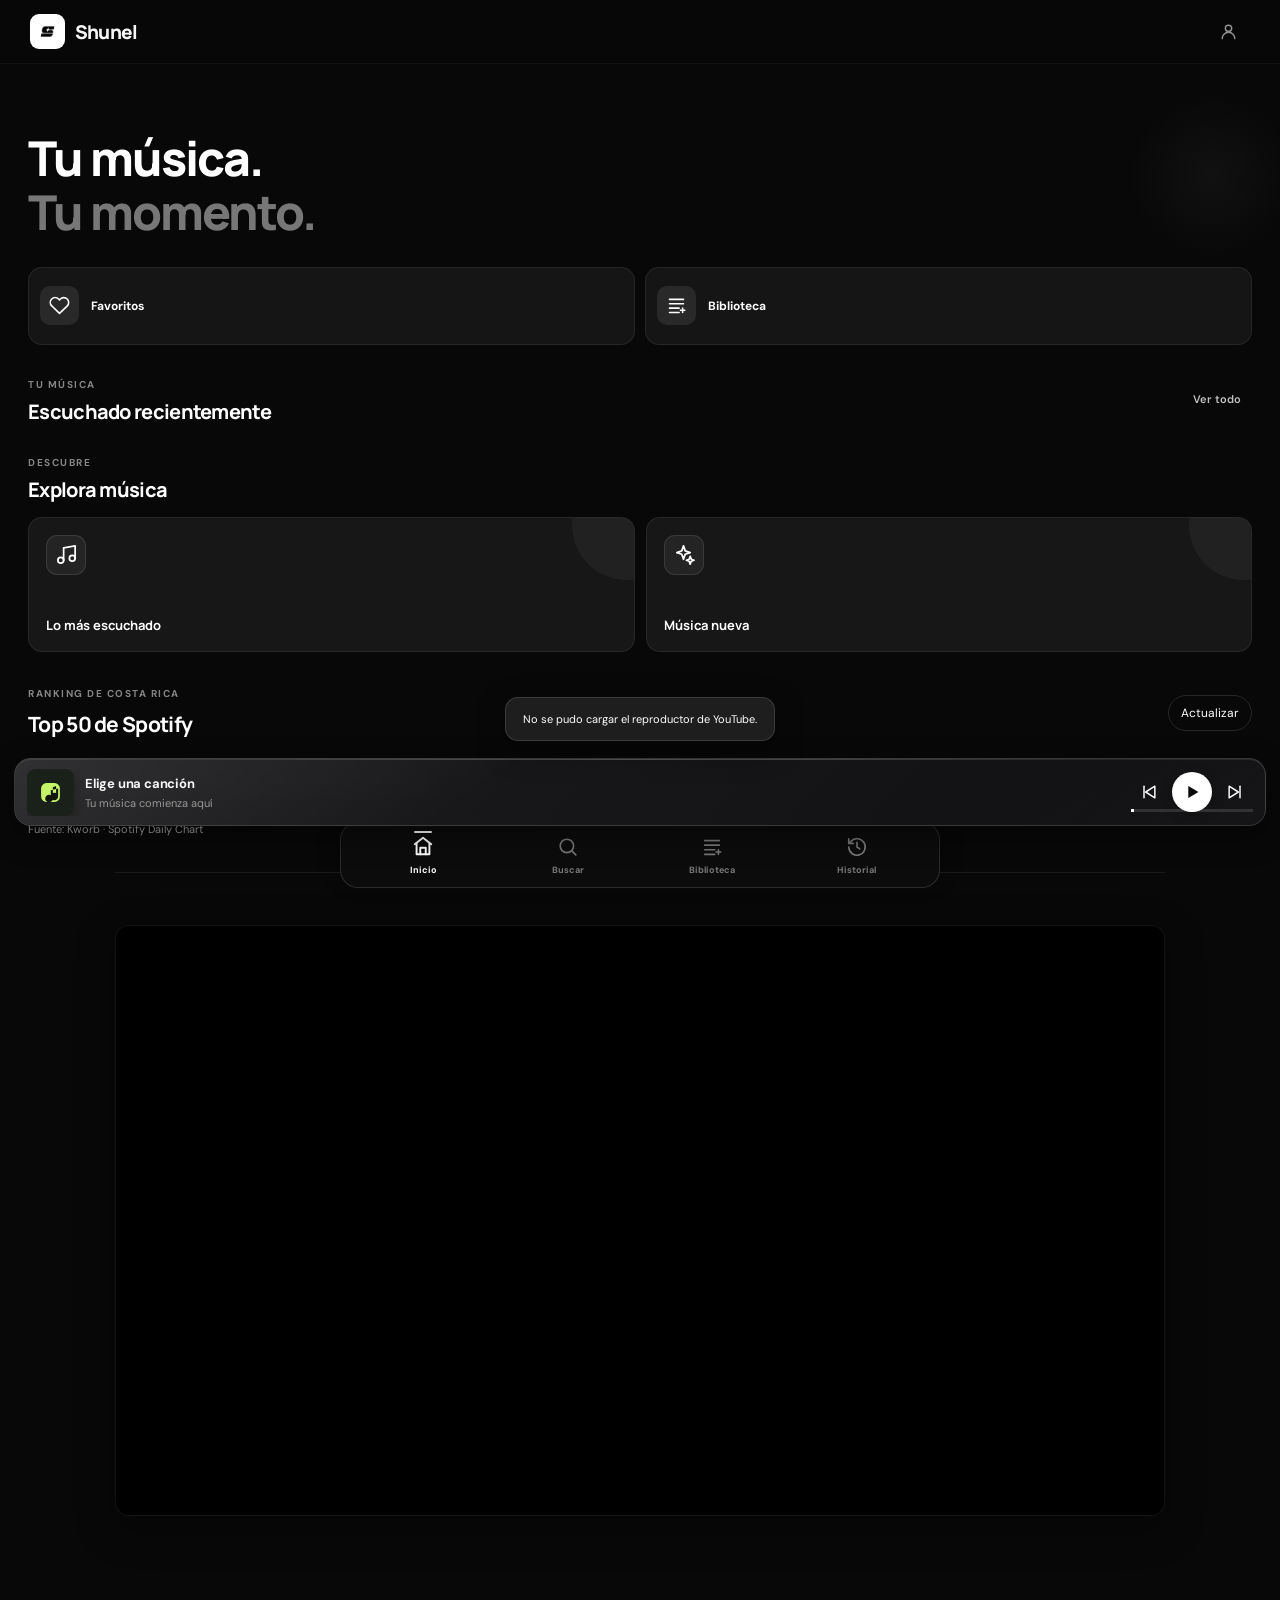
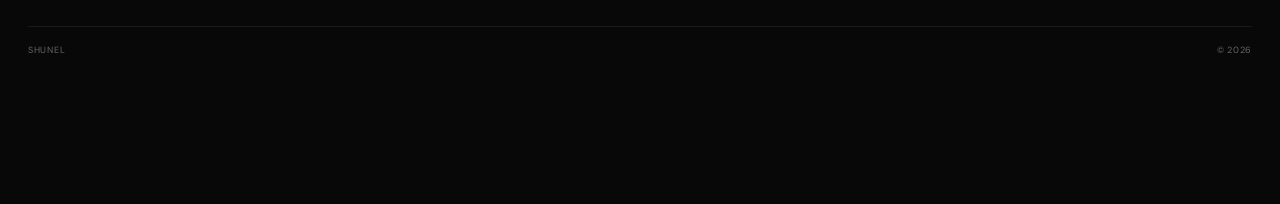
==== commit 80c625a5: "update" ====
--- a/index.html
+++ b/index.html
@@ -2,7 +2,7 @@
 
 <!--
   =====================================================================
-  SHUNEL · CÓDIGO COMPLETO CON SOPORTE DE LETRAS (NUEVO)
+  SHUNEL · HTML ADAPTADO A charts.js (Top 50 Costa Rica) + MEJORAS
   Todos los id, clases, data-* y textos originales siguen intactos.
   =====================================================================
 -->
@@ -27,12 +27,8 @@
   >
 
   <meta name="mobile-web-app-capable" content="yes">
-  <meta
-  name="viewport"
-  content="width=device-width, initial-scale=1, maximum-scale=1, minimum-scale=1, user-scalable=no, viewport-fit=cover"
->
-
-  <!-- [01-08] Metadatos adicionales -->
+
+  <!-- Metadatos adicionales -->
   <meta name="color-scheme" content="dark">
   <meta name="format-detection" content="telephone=no">
   <meta name="application-name" content="Shunel">
@@ -40,39 +36,46 @@
   <meta name="msapplication-TileColor" content="#080808">
   <meta name="robots" content="index, follow">
   <meta name="referrer" content="strict-origin-when-cross-origin">
-  <meta name="keywords" content="música, reproductor, YouTube, canciones, playlist, Shunel">
-
-  <!-- [09-13] Open Graph -->
+  <meta name="author" content="Shunel">
+  <meta name="keywords" content="música, reproductor, YouTube, canciones, playlist, Shunel, Top 50 Costa Rica">
+
+  <!-- Open Graph -->
   <meta property="og:type" content="website">
   <meta property="og:site_name" content="Shunel">
   <meta property="og:title" content="Shunel">
   <meta property="og:description" content="Shunel, tu espacio musical.">
   <meta property="og:locale" content="es_LA">
   <meta property="og:image" content="/assets/logo.png">
-
-  <!-- [15-18] Twitter / X -->
+  <meta property="og:image:type" content="image/png">
+  <meta property="og:image:alt" content="Logo de Shunel">
+
+  <!-- Twitter / X -->
   <meta name="twitter:card" content="summary">
   <meta name="twitter:title" content="Shunel">
   <meta name="twitter:description" content="Shunel, tu espacio musical.">
   <meta name="twitter:image" content="/assets/logo.png">
-
-  <!-- [28] Legado de Windows/IE -->
+  <meta name="twitter:image:alt" content="Logo de Shunel">
+
+  <!-- Legado de Windows/IE -->
   <meta name="msapplication-tap-highlight" content="no">
 
   <title>Shunel</title>
 
-  <link rel="manifest" href="manifest.json">
-
-  <!-- [19-20] Iconos -->
-  <link rel="icon" href="/assets/logo.png">
+  <link rel="manifest" href="/manifest.json">
+
+  <!-- Iconos -->
+  <link rel="icon" type="image/png" href="/assets/logo.png">
   <link rel="apple-touch-icon" href="/assets/logo.png">
 
-  <!-- [21-25] Rendimiento: conexiones y precargas anticipadas -->
+  <!-- Rendimiento: conexiones y precargas anticipadas -->
   <link rel="preconnect" href="https://www.youtube.com">
   <link rel="preconnect" href="https://i.ytimg.com">
+  <link rel="dns-prefetch" href="https://www.youtube-nocookie.com">
+  <link rel="dns-prefetch" href="https://www.gstatic.com">
   <link rel="dns-prefetch" href="https://www.googleapis.com">
-  <link rel="preload" as="image" href="/assets/logo.png">
+  <link rel="preload" as="image" href="/assets/logo.png" fetchpriority="high">
   <link rel="modulepreload" href="/js/app.js">
+  <link rel="modulepreload" href="/js/charts.js">
 
   <!-- STYLES -->
   <link rel="stylesheet" href="/css/style.css">
@@ -81,39 +84,51 @@
   <link rel="stylesheet" href="/css/animations.css">
   <link rel="stylesheet" href="/css/lyrics.css">
 
-  <!-- [27, 50] Marca que JavaScript está activo (lo antes posible) -->
+  <!-- Marca que JavaScript está activo (lo antes posible) -->
   <script>
     document.documentElement.classList.replace("no-js", "js");
+  </script>
+
+  <!-- Datos estructurados -->
+  <script type="application/ld+json">
+    {
+      "@context": "https://schema.org",
+      "@type": "WebApplication",
+      "name": "Shunel",
+      "description": "Shunel, tu espacio musical.",
+      "applicationCategory": "MultimediaApplication",
+      "operatingSystem": "Any",
+      "inLanguage": "es",
+      "browserRequirements": "Requires JavaScript"
+    }
   </script>
 
   <!-- =====================================
        MEJORAS INLINE (Estilos + Letras)
   ====================================== -->
   <style id="shunel-enhancements">
-    /* [29] */
     :root { color-scheme: dark; }
 
-    /* [30-32] */
     html {
       -webkit-text-size-adjust: 100%;
       text-size-adjust: 100%;
       -webkit-font-smoothing: antialiased;
       -moz-osx-font-smoothing: grayscale;
       scroll-behavior: smooth;
+      scroll-padding-top: calc(env(safe-area-inset-top, 0px) + 72px);
       overscroll-behavior-y: contain;
     }
 
-    /* [33] */
     :focus-visible {
       outline: 2px solid #ffffff;
       outline-offset: 3px;
       border-radius: 6px;
     }
 
-    /* [34] */
     :focus:not(:focus-visible) { outline: none; }
 
-    /* [35-37] */
+    .main-content:focus { outline: none; }
+
     a, button, input, select, textarea, [role="button"] {
       -webkit-tap-highlight-color: transparent;
     }
@@ -128,27 +143,24 @@
       -webkit-touch-callout: none;
     }
 
-    /* [38] */
     img {
+      max-width: 100%;
       -webkit-user-drag: none;
       user-drag: none;
     }
 
-    /* [39] */
     ::selection {
       background: rgba(255, 255, 255, 0.25);
       color: #ffffff;
     }
 
-    /* [40] */
     [hidden] { display: none !important; }
 
-    /* [41] */
     button:disabled, input:disabled, [aria-disabled="true"] {
       cursor: not-allowed;
     }
 
-    /* [42] Enlace para saltar al contenido */
+    /* Enlace para saltar al contenido */
     .skip-link {
       position: fixed;
       top: -100px;
@@ -167,7 +179,7 @@
       top: calc(env(safe-area-inset-top, 0px) + 12px);
     }
 
-    /* [43] Solo para lectores de pantalla */
+    /* Solo para lectores de pantalla */
     .sr-only {
       position: absolute;
       width: 1px;
@@ -180,7 +192,6 @@
       border: 0;
     }
 
-    /* [44] */
     @media (prefers-reduced-motion: reduce) {
       html { scroll-behavior: auto; }
 
@@ -192,23 +203,22 @@
       }
     }
 
-    /* [45] */
     @media (forced-colors: active) {
       :focus-visible { outline: 3px solid Highlight; }
       button, input { border: 1px solid ButtonText; }
     }
 
-    /* [46] */
     @media print {
       .player-dock, .full-player, .queue-panel, .bottom-nav,
-      .topbar, .toast, .youtube-stage, .skip-link {
+      .topbar, .toast, .youtube-stage, .skip-link,
+      .shunel-chart__refresh {
         display: none !important;
       }
 
       body { background: #ffffff !important; color: #000000 !important; }
     }
 
-    /* [47] Banner sin conexión */
+    /* Banner sin conexión */
     html.is-offline body::before {
       content: "Sin conexión. Algunas funciones pueden no estar disponibles.";
       position: fixed;
@@ -224,7 +234,7 @@
       pointer-events: none;
     }
 
-    /* [48] Aviso sin JavaScript */
+    /* Aviso sin JavaScript */
     .noscript-warning {
       margin: 0;
       padding: 14px 16px;
@@ -234,13 +244,29 @@
       text-align: center;
     }
 
-    /* [49] */
     * {
       scrollbar-width: thin;
       scrollbar-color: rgba(255, 255, 255, 0.25) transparent;
     }
 
-    /* NUEVO: Estilos para el contenedor de letras */
+    /* Top 50 Costa Rica (charts.js) */
+    #spotifyCostaRicaTop50 {
+      scroll-margin-top: calc(env(safe-area-inset-top, 0px) + 72px);
+    }
+
+    #spotifyCostaRicaTop50 .top50-fallback {
+      margin: 0;
+      padding: 18px 0;
+      color: rgba(255, 255, 255, 0.6);
+      font-size: 13px;
+    }
+
+    #spotifyCostaRicaTop50 .top50-fallback a {
+      color: inherit;
+      text-underline-offset: 3px;
+    }
+
+    /* Letras */
     .lyrics-container {
       max-width: 700px;
       margin: 20px auto 40px;
@@ -250,18 +276,30 @@
       border-radius: 16px;
       max-height: 55vh;
       overflow-y: auto;
+      overscroll-behavior: contain;
       scroll-behavior: smooth;
+      scrollbar-gutter: stable;
       font-size: 1.1rem;
       line-height: 1.8;
       text-align: center;
     }
+
+    @supports (height: 100dvh) {
+      .lyrics-container { max-height: 55dvh; }
+    }
+
+    .lyrics-container:focus-visible { outline-offset: -3px; }
 
     .lyric-line {
       padding: 8px 12px;
       border-radius: 8px;
       color: rgba(255, 255, 255, 0.4);
-      transition: all 0.2s ease;
+      transition:
+        color 0.2s ease,
+        background-color 0.2s ease,
+        transform 0.2s ease;
       cursor: pointer;
+      scroll-margin-block: 40vh;
     }
 
     .lyric-line:hover {
@@ -269,27 +307,46 @@
       background: rgba(255, 255, 255, 0.04);
     }
 
-    .lyric-line.active {
+    .lyric-line.active,
+    .lyric-line[aria-current="true"] {
       color: #ffffff;
       background: rgba(255, 255, 255, 0.1);
       font-weight: 700;
       transform: scale(1.02);
     }
+
+    @media (prefers-reduced-motion: reduce) {
+      .lyric-line.active,
+      .lyric-line[aria-current="true"] { transform: none; }
+    }
+
+    @media (prefers-contrast: more) {
+      .lyric-line { color: rgba(255, 255, 255, 0.75); }
+    }
   </style>
 
 </head>
 
 <body>
 
-  <!-- [56] Aviso si JavaScript está desactivado -->
+  <!-- Aviso si JavaScript está desactivado -->
   <noscript>
     <p class="noscript-warning">
       Shunel necesita JavaScript para funcionar. Actívalo en tu navegador para continuar.
     </p>
   </noscript>
 
-  <!-- [57] Saltar al contenido -->
+  <!-- Saltar al contenido -->
   <a class="skip-link" href="#main-content">Saltar al contenido principal</a>
+
+  <!-- Anuncios de conexión para lectores de pantalla -->
+  <div
+    class="sr-only"
+    id="connectionStatus"
+    role="status"
+    aria-live="polite"
+    aria-atomic="true"
+  ></div>
 
   <div class="app-shell">
 
@@ -407,7 +464,7 @@
         <line x1="10" y1="14" x2="21" y2="3" fill="none" stroke="currentColor" stroke-width="2" stroke-linecap="round" stroke-linejoin="round"/>
       </symbol>
 
-      <!-- NUEVO: Icono para Letras -->
+      <!-- Icono para Letras -->
       <symbol id="icon-lyrics" viewBox="0 0 24 24">
         <path d="M4 6h16M4 10h16M4 14h10M4 18h6" fill="none" stroke="currentColor" stroke-width="2" stroke-linecap="round"/>
       </symbol>
@@ -468,7 +525,7 @@
 
       <!-- =====================================
            INICIO
-    ====================================== -->
+      ====================================== -->
 
       <section
         class="view active"
@@ -487,7 +544,7 @@
           </h1>
 
           <p class="hero-copy">
-           
+
           </p>
 
         </div>
@@ -495,7 +552,11 @@
 
         <!-- ACCESOS RÁPIDOS -->
 
-        <div class="quick-access">
+        <div
+          class="quick-access"
+          role="group"
+          aria-label="Accesos rápidos"
+        >
 
           <button
             class="quick-card"
@@ -561,6 +622,8 @@
         <div
           class="track-list"
           id="homeRecentList"
+          role="group"
+          aria-label="Escuchado recientemente"
           aria-live="polite"
         ></div>
 
@@ -576,7 +639,11 @@
 
         </div>
 
-        <div class="home-discover">
+        <div
+          class="home-discover"
+          role="group"
+          aria-label="Explorar música"
+        >
 
           <button
             class="discover-card"
@@ -615,12 +682,40 @@
 
         </div>
 
+
+        <!-- TOP 50 COSTA RICA (charts.js lo monta aquí) -->
+
+        <section
+          class="shunel-chart"
+          id="spotifyCostaRicaTop50"
+          aria-label="Top 50 de Spotify Costa Rica"
+          aria-busy="true"
+        >
+
+          <p class="eyebrow">RANKING DE COSTA RICA</p>
+
+          <h2>Top 50 de Spotify</h2>
+
+          <p class="top50-fallback" role="status">
+            Cargando ranking...
+            <noscript>
+              Activa JavaScript o consulta el ranking en
+              <a
+                href="https://kworb.net/spotify/country/cr_daily.html"
+                target="_blank"
+                rel="noopener noreferrer"
+              >Kworb</a>.
+            </noscript>
+          </p>
+
+        </section>
+
       </section>
 
 
       <!-- =====================================
            BUSCAR
-    ====================================== -->
+      ====================================== -->
 
       <section
         class="view"
@@ -649,6 +744,7 @@
           id="searchForm"
           role="search"
           aria-label="Buscar música"
+          autocomplete="off"
         >
 
           <span class="search-symbol" aria-hidden="true">
@@ -674,6 +770,7 @@
             enterkeyhint="search"
             aria-label="Buscar canciones, artistas o álbumes"
             aria-describedby="status"
+            aria-controls="results"
             aria-keyshortcuts="/"
             required
           >
@@ -683,6 +780,7 @@
             id="searchButton"
             type="submit"
             title="Buscar"
+            aria-controls="results"
           >
             Buscar
           </button>
@@ -714,6 +812,7 @@
             class="muted tiny"
             id="resultCount"
             aria-live="polite"
+            aria-atomic="true"
           ></span>
 
         </div>
@@ -721,6 +820,8 @@
         <div
           class="track-list"
           id="results"
+          role="group"
+          aria-label="Resultados de búsqueda"
           aria-live="polite"
           aria-relevant="additions text"
         ></div>
@@ -730,7 +831,7 @@
 
       <!-- =====================================
            BIBLIOTECA
-    ====================================== -->
+      ====================================== -->
 
       <section
         class="view"
@@ -765,6 +866,7 @@
             title="Mostrar todo"
             data-library-filter="all"
             aria-pressed="true"
+            aria-controls="libraryList favoritesList"
           >
             Todo
           </button>
@@ -775,6 +877,7 @@
             title="Mostrar solo favoritos"
             data-library-filter="favorites"
             aria-pressed="false"
+            aria-controls="libraryList favoritesList"
           >
             <svg viewBox="0 0 24 24" aria-hidden="true" focusable="false">
               <use href="#icon-heart"/>
@@ -790,6 +893,8 @@
         <div
           class="track-list"
           id="libraryList"
+          role="group"
+          aria-label="Canciones guardadas"
           aria-live="polite"
         ></div>
 
@@ -798,6 +903,8 @@
         <div
           class="track-list"
           id="favoritesList"
+          role="group"
+          aria-label="Canciones favoritas"
           aria-live="polite"
           hidden
         ></div>
@@ -807,7 +914,7 @@
 
       <!-- =====================================
            HISTORIAL
-    ====================================== -->
+      ====================================== -->
 
       <section
         class="view"
@@ -831,6 +938,8 @@
         <div
           class="track-list"
           id="historyList"
+          role="group"
+          aria-label="Historial de reproducción"
           aria-live="polite"
         ></div>
 
@@ -838,7 +947,7 @@
 
 
       <!-- =====================================
-           LETRAS (NUEVO)
+           LETRAS
       ====================================== -->
 
       <section
@@ -854,7 +963,11 @@
 
           <h1 id="lyricsTitle">Sincronizada</h1>
 
-          <p class="hero-copy" id="lyricsSubtitle">
+          <p
+            class="hero-copy"
+            id="lyricsSubtitle"
+            aria-live="polite"
+          >
             Cargando letra...
           </p>
 
@@ -863,7 +976,10 @@
         <div
           class="lyrics-container"
           id="lyricsContainer"
+          role="region"
+          aria-label="Letra de la canción"
           aria-live="polite"
+          tabindex="0"
         >
           <p class="muted">Reproduce una canción para ver su letra aquí.</p>
         </div>
@@ -873,7 +989,7 @@
 
       <!-- =====================================
            YOUTUBE PLAYER
-    ====================================== -->
+      ====================================== -->
 
       <section
         class="youtube-stage"
@@ -895,7 +1011,7 @@
         </div>
 
         <p class="player-disclaimer">
-         
+
         </p>
 
       </section>
@@ -935,13 +1051,17 @@
           draggable="false"
         >
 
-        <div class="now-playing-text" aria-live="polite">
+        <div
+          class="now-playing-text"
+          aria-live="polite"
+          aria-atomic="true"
+        >
 
           <div
             class="current-title"
             id="currentTitle"
           >
-           
+
           </div>
 
           <div
@@ -972,7 +1092,11 @@
 
       <div class="player-center">
 
-        <div class="player-controls">
+        <div
+          class="player-controls"
+          role="group"
+          aria-label="Controles de reproducción"
+        >
 
           <button
             class="control-button"
@@ -1044,7 +1168,11 @@
       </div>
 
 
-      <div class="player-extra">
+      <div
+        class="player-extra"
+        role="group"
+        aria-label="Cola y volumen"
+      >
 
         <button
           class="queue-toggle"
@@ -1052,6 +1180,7 @@
           type="button"
           aria-label="Mostrar cola"
           aria-controls="queuePanel"
+          aria-expanded="false"
           title="Mostrar cola"
         >
 
@@ -1098,6 +1227,7 @@
       aria-modal="true"
       tabindex="-1"
       aria-label="Reproductor expandido"
+      aria-describedby="fullPlayerChannel"
       aria-hidden="true"
     >
 
@@ -1125,6 +1255,7 @@
           id="openLyricsButton"
           type="button"
           aria-label="Ver letra de la canción"
+          aria-controls="view-lyrics"
           title="Ver letra"
         >
           <svg viewBox="0 0 24 24" aria-hidden="true" focusable="false">
@@ -1151,6 +1282,7 @@
           type="button"
           aria-label="Abrir cola"
           aria-controls="queuePanel"
+          aria-expanded="false"
           title="Abrir cola"
         >
 
@@ -1231,7 +1363,11 @@
         </div>
 
 
-        <div class="full-player-controls">
+        <div
+          class="full-player-controls"
+          role="group"
+          aria-label="Controles de reproducción"
+        >
 
           <button
             class="control-button"
@@ -1287,6 +1423,7 @@
             id="fullQueueToggle"
             type="button"
             aria-controls="queuePanel"
+            aria-expanded="false"
             title="Mostrar cola"
           >
 
@@ -1445,6 +1582,8 @@
       <div
         class="queue-list"
         id="queueList"
+        role="group"
+        aria-label="Canciones en la cola"
         aria-live="polite"
       ></div>
 
@@ -1480,37 +1619,145 @@
   ====================================== -->
   <script>
     (function () {
+      "use strict";
+
       var root = document.documentElement;
 
-      /* [51] Altura real del viewport en móviles */
+      /* Altura real del viewport en móviles (throttled con rAF) */
+      var heightQueued = false;
+
       function setAppHeight() {
+        heightQueued = false;
         root.style.setProperty("--app-height", window.innerHeight + "px");
       }
+
+      function queueAppHeight() {
+        if (heightQueued) return;
+        heightQueued = true;
+        window.requestAnimationFrame(setAppHeight);
+      }
+
       setAppHeight();
-      window.addEventListener("resize", setAppHeight, { passive: true });
-      window.addEventListener("orientationchange", setAppHeight, { passive: true });
-
-      /* [52] Detecta si la app está instalada (PWA standalone) */
+      window.addEventListener("resize", queueAppHeight, { passive: true });
+      window.addEventListener("orientationchange", queueAppHeight, { passive: true });
+
+      if (window.visualViewport) {
+        window.visualViewport.addEventListener("resize", queueAppHeight, { passive: true });
+      }
+
+      /* Detecta si la app está instalada (PWA standalone) */
       var standalone =
         (window.matchMedia && window.matchMedia("(display-mode: standalone)").matches) ||
         window.navigator.standalone === true;
       if (standalone) root.classList.add("is-standalone");
 
-      /* [53] Estado de conexión */
+      /* Dispositivos táctiles */
+      if (window.matchMedia && window.matchMedia("(hover: none)").matches) {
+        root.classList.add("is-touch");
+      }
+
+      /* Estado de conexión (visual + lectores de pantalla) */
+      var connection = document.getElementById("connectionStatus");
+      var wasOffline = !navigator.onLine;
+
       function syncOnline() {
-        root.classList.toggle("is-offline", !navigator.onLine);
+        var offline = !navigator.onLine;
+
+        root.classList.toggle("is-offline", offline);
+
+        if (connection) {
+          connection.textContent = offline
+            ? "Sin conexión."
+            : wasOffline
+              ? "Conexión restablecida."
+              : "";
+        }
+
+        wasOffline = offline;
       }
+
       syncOnline();
       window.addEventListener("online", syncOnline);
       window.addEventListener("offline", syncOnline);
 
-      /* [54] Año automático en el pie de página */
+      /* Año automático en el pie de página */
       var year = document.getElementById("footerYear");
       if (year) year.textContent = "© " + new Date().getFullYear();
 
-      /* [55] Atajos: "/" o Ctrl/Cmd+K llevan al buscador */
+      /* aria-expanded de los botones de cola sincronizado con el panel */
+      var queuePanel = document.getElementById("queuePanel");
+
+      var queueButtons = ["queueToggle", "fullQueueToggle", "fullPlayerQueue"]
+        .map(function (id) { return document.getElementById(id); })
+        .filter(Boolean);
+
+      function syncQueue() {
+        var open =
+          queuePanel.getAttribute("aria-hidden") === "false" ||
+          queuePanel.classList.contains("open") ||
+          queuePanel.classList.contains("is-open");
+
+        queueButtons.forEach(function (button) {
+          button.setAttribute("aria-expanded", String(open));
+        });
+      }
+
+      if (queuePanel && window.MutationObserver) {
+        syncQueue();
+
+        new MutationObserver(syncQueue).observe(queuePanel, {
+          attributes: true,
+          attributeFilter: ["aria-hidden", "class"]
+        });
+      }
+
+      /* Título de la pestaña según la vista activa */
+      var BASE_TITLE = "Shunel";
+
+      var VIEW_TITLES = {
+        home: "",
+        search: "Buscar",
+        library: "Biblioteca",
+        history: "Historial",
+        lyrics: "Letra"
+      };
+
+      function syncTitle() {
+        var active = document.querySelector(".view.active");
+        if (!active || !active.id) return;
+
+        var key = active.id.replace(/^view-/, "");
+        if (!Object.prototype.hasOwnProperty.call(VIEW_TITLES, key)) return;
+
+        /* No pisa títulos puestos por la app (por ejemplo, la canción actual). */
+        var current = document.title;
+        if (current !== BASE_TITLE && !/ · Shunel$/.test(current)) return;
+
+        var label = VIEW_TITLES[key];
+
+        document.title = label ? label + " · " + BASE_TITLE : BASE_TITLE;
+      }
+
+      if (window.MutationObserver) {
+        var titleObserver = new MutationObserver(syncTitle);
+
+        Array.prototype.forEach.call(
+          document.querySelectorAll(".view"),
+          function (view) {
+            titleObserver.observe(view, {
+              attributes: true,
+              attributeFilter: ["class"]
+            });
+          }
+        );
+      }
+
+      /* Atajos: "/" o Ctrl/Cmd+K llevan al buscador */
       document.addEventListener("keydown", function (event) {
+        if (event.defaultPrevented || event.isComposing) return;
+
         var target = event.target;
+
         var typing =
           target &&
           (target.tagName === "INPUT" ||
@@ -1520,6 +1767,7 @@
 
         var isSlash =
           event.key === "/" && !typing && !event.ctrlKey && !event.metaKey && !event.altKey;
+
         var isCtrlK =
           (event.ctrlKey || event.metaKey) && String(event.key).toLowerCase() === "k";
 
@@ -1531,7 +1779,7 @@
         if (searchTab) searchTab.click();
 
         setTimeout(function () {
-          var input = document.getElementById("searchInput"  );
+          var input = document.getElementById("searchInput");
           if (input) input.focus();
         }, 60);
       });
@@ -1545,5 +1793,99 @@
 
   <script type="module" src="/js/app.js"></script>
 
+  <!-- Top 50 Costa Rica: conecta charts.js con el buscador existente -->
+  <script type="module">
+    const TOP50_ID = "spotifyCostaRicaTop50";
+
+    /*
+     * Al pulsar una canción se emite "shunel:play-request".
+     * Si app.js escucha ese evento y llama a preventDefault(), él se encarga
+     * de reproducir. Si no, se usa el buscador de Shunel con "artista título".
+     */
+    function requestPlay(track) {
+      const event = new CustomEvent("shunel:play-request", {
+        detail: track,
+        cancelable: true
+      });
+
+      if (!document.dispatchEvent(event)) return;
+
+      const input = document.getElementById("searchInput");
+      const form = document.getElementById("searchForm");
+
+      if (!input || !form) {
+        throw new Error("El buscador de Shunel no está disponible.");
+      }
+
+      document
+        .querySelector('.bottom-nav-item[data-view="search"]')
+        ?.click();
+
+      input.value = track.query;
+
+      input.dispatchEvent(new Event("input", { bubbles: true }));
+
+      if (typeof form.requestSubmit === "function") {
+        form.requestSubmit();
+      } else {
+        form.dispatchEvent(
+          new Event("submit", { bubbles: true, cancelable: true })
+        );
+      }
+    }
+
+    let booted = false;
+
+    async function bootTop50() {
+      if (booted) return;
+
+      booted = true;
+
+      const root = document.getElementById(TOP50_ID);
+
+      if (!root || root.querySelector(".shunel-chart__heading")) {
+        return;
+      }
+
+      try {
+        const { initCostaRicaTop50 } = await import("/js/charts.js");
+
+        if (root.querySelector(".shunel-chart__heading")) return;
+
+        window.shunelTop50 = initCostaRicaTop50({
+          container: root,
+          onPlay: requestPlay
+        });
+
+      } catch (error) {
+        console.warn(
+          "[Shunel] No se pudo iniciar el Top 50:",
+          error
+        );
+
+        root.removeAttribute("aria-busy");
+
+        const fallback = root.querySelector(".top50-fallback");
+
+        if (fallback) {
+          fallback.textContent =
+            "No se pudo cargar el ranking en este momento.";
+        }
+      }
+    }
+
+    document.addEventListener(
+      "DOMContentLoaded",
+      () => setTimeout(bootTop50, 0),
+      { once: true }
+    );
+
+    window.addEventListener("load", bootTop50, { once: true });
+
+    if (document.readyState === "complete") {
+      bootTop50();
+    }
+  </script>
+
 </body>
 </html>
--- a/css/components.css
+++ b/css/components.css
@@ -1,15 +1,19 @@
 
-/* =========================================================
+/* ==========================================================================
    SHUNEL — COMPONENTS
-   LIQUID GLASS EDITION
-   MOBILE FIRST · SVG ICON SYSTEM
-========================================================= */
-
-/* =========================================================
+   COMPONENT SYSTEM 3.0
+   MOBILE FIRST · SVG ICON SYSTEM · ACCESSIBLE · RESPONSIVE
+   100 CSS IMPROVEMENTS
+   ========================================================================== */
+
+
+/* ==========================================================================
    01. DESIGN TOKENS
-========================================================= */
+   ========================================================================== */
 
 :root {
+  color-scheme: dark;
+
   --component-bg: #080808;
   --component-surface: #111111;
   --component-surface-raised: #191919;
@@ -31,19 +35,67 @@
 
   --component-transition:
     .22s cubic-bezier(.2, .8, .2, 1);
-}
-
-/* =========================================================
+
+  /* Additional design tokens */
+
+  --component-bg-hover: rgba(255, 255, 255, .045);
+  --component-bg-active: rgba(255, 255, 255, .085);
+
+  --component-focus-color: #b7d2ff;
+  --component-focus-ring: 0 0 0 3px rgba(150, 190, 255, .3);
+
+  --component-success: #76c99b;
+  --component-warning: #e7bd78;
+  --component-danger: #e58a8a;
+  --component-info: #91b8ed;
+
+  --component-row-height: 66px;
+  --component-art-size: 46px;
+  --component-action-size: 44px;
+
+  --component-menu-width: 210px;
+  --component-toast-max-width: 420px;
+
+  --component-shadow-menu:
+    0 12px 35px rgba(0, 0, 0, .4);
+
+  --component-shadow-toast:
+    0 9px 30px rgba(0, 0, 0, .4);
+
+  --component-skeleton-base: #191919;
+  --component-skeleton-highlight: #292929;
+
+  --component-safe-bottom:
+    env(safe-area-inset-bottom, 0px);
+
+  --component-safe-top:
+    env(safe-area-inset-top, 0px);
+}
+
+
+/* ==========================================================================
    02. COMPONENT RESET
-========================================================= */
-
+   ========================================================================== */
+
+.track-list,
+.track-list *,
 .track-row,
 .track-row *,
+.track-art,
+.track-main,
+.track-actions,
 .icon-button,
 .track-action,
 .text-button,
 .empty-state,
-.toast {
+.empty-state *,
+.toast,
+.toast *,
+.track-playing-indicator,
+.track-context-menu,
+.track-context-menu *,
+.track-skeleton,
+.track-skeleton * {
   box-sizing: border-box;
 }
 
@@ -54,9 +106,31 @@
   font-family: inherit;
 }
 
-/* =========================================================
+.track-list {
+  min-width: 0;
+}
+
+.track-row img {
+  max-width: 100%;
+}
+
+.track-row button {
+  font-family: inherit;
+}
+
+.track-row button:focus {
+  outline: none;
+}
+
+.track-row button:focus-visible {
+  outline: 2px solid var(--component-focus-color);
+  outline-offset: 2px;
+}
+
+
+/* ==========================================================================
    03. SVG ICON SYSTEM
-========================================================= */
+   ========================================================================== */
 
 .icon-button svg,
 .track-action svg,
@@ -77,7 +151,8 @@
 
   transition:
     transform var(--component-transition),
-    opacity var(--component-transition);
+    opacity var(--component-transition),
+    color var(--component-transition);
 }
 
 .track-action svg {
@@ -85,31 +160,85 @@
   height: 18px;
 }
 
-/* =========================================================
+.icon-button svg,
+.track-action svg,
+.text-button svg {
+  overflow: visible;
+}
+
+.icon-button svg *,
+.track-action svg *,
+.text-button svg * {
+  pointer-events: none;
+}
+
+.icon-button svg[fill="currentColor"],
+.track-action svg[fill="currentColor"] {
+  fill: currentColor;
+}
+
+.icon-button svg[stroke="none"],
+.track-action svg[stroke="none"] {
+  stroke: none;
+}
+
+
+/* ==========================================================================
    04. TRACK LIST
-========================================================= */
+   ========================================================================== */
 
 .track-list {
   display: grid;
+  grid-template-columns: minmax(0, 1fr);
   gap: 6px;
 
   width: 100%;
   min-width: 0;
-}
-
-/* =========================================================
+
+  margin: 0;
+  padding: 0;
+
+  list-style: none;
+}
+
+.track-list > * {
+  min-width: 0;
+}
+
+.track-list:empty {
+  display: block;
+}
+
+.track-list img {
+  display: block;
+}
+
+.track-list button {
+  font: inherit;
+}
+
+.track-list > .track-row:last-child {
+  margin-bottom: 0;
+}
+
+
+/* ==========================================================================
    05. TRACK ROW
-========================================================= */
+   ========================================================================== */
 
 .track-row {
   position: relative;
 
   width: 100%;
   min-width: 0;
-  min-height: 66px;
+  min-height: var(--component-row-height);
 
   display: grid;
-  grid-template-columns: 46px minmax(0, 1fr) auto;
+  grid-template-columns:
+    var(--component-art-size)
+    minmax(0, 1fr)
+    auto;
+
   align-items: center;
   gap: 12px;
 
@@ -125,19 +254,11 @@
   transition:
     background var(--component-transition),
     border-color var(--component-transition),
-    transform var(--component-transition);
-}
-
-.track-row:hover {
-  background: rgba(255, 255, 255, .065);
-  border-color: var(--component-border);
-}
-
-.track-row:active {
-  transform: scale(.992);
-}
-
-/* Subtle glass highlight */
+    transform var(--component-transition),
+    opacity var(--component-transition);
+
+  -webkit-tap-highlight-color: transparent;
+}
 
 .track-row::before {
   content: "";
@@ -163,12 +284,6 @@
   transition: opacity var(--component-transition);
 }
 
-.track-row:hover::before {
-  opacity: 1;
-}
-
-/* Current track */
-
 .track-row.active,
 .track-row.is-playing {
   background: rgba(255, 255, 255, .085);
@@ -180,22 +295,138 @@
   color: #fff;
 }
 
-/* =========================================================
-   06. TRACK ART
-========================================================= */
+.track-row:active {
+  transform: scale(.992);
+}
+
+.track-row:last-child {
+  margin-bottom: 0;
+}
+
+
+/* ==========================================================================
+   06. TRACK ROW STATES
+   ========================================================================== */
+
+.track-row[aria-current="true"] {
+  background: rgba(255, 255, 255, .085);
+  border-color: var(--component-border-light);
+}
+
+.track-row[aria-selected="true"] {
+  background: rgba(255, 255, 255, .075);
+  border-color: rgba(255, 255, 255, .16);
+}
+
+.track-row[aria-disabled="true"] {
+  opacity: .45;
+  pointer-events: none;
+}
+
+.track-row.is-disabled {
+  opacity: .45;
+  cursor: not-allowed;
+}
+
+.track-row.is-selected {
+  background: rgba(255, 255, 255, .075);
+  border-color: rgba(255, 255, 255, .16);
+}
+
+.track-row.is-playing {
+  border-color: rgba(255, 255, 255, .16);
+}
+
+.track-row.active.is-playing {
+  background: rgba(255, 255, 255, .105);
+}
+
+
+/* ==========================================================================
+   07. TRACK ROW INTERACTION
+   ========================================================================== */
+
+@media (hover: hover) and (pointer: fine) {
+  .track-row:hover {
+    background: rgba(255, 255, 255, .065);
+    border-color: var(--component-border);
+  }
+
+  .track-row:hover::before {
+    opacity: 1;
+  }
+}
+
+.track-row:focus {
+  outline: none;
+}
+
+.track-row:focus-visible {
+  outline: 2px solid var(--component-focus-color);
+  outline-offset: 2px;
+}
+
+.track-row:focus-within {
+  border-color: rgba(183, 210, 255, .35);
+}
+
+.track-row:active::before {
+  opacity: 1;
+}
+
+
+/* ==========================================================================
+   08. TRACK ROW ACTIVE INDICATOR
+   ========================================================================== */
+
+.track-row.active::after,
+.track-row.is-playing::after {
+  content: "";
+
+  position: absolute;
+
+  inset-block: 14px;
+  inset-inline-start: 0;
+
+  width: 2px;
+
+  border-radius: 2px;
+  background: #d5d5d5;
+
+  pointer-events: none;
+}
+
+.track-row.active.is-playing::after {
+  background: #fff;
+}
+
+.track-row:not(.active):not(.is-playing)::after {
+  content: none;
+}
+
+
+/* ==========================================================================
+   09. TRACK ART
+   ========================================================================== */
 
 .track-art {
-  width: 46px;
-  height: 46px;
+  width: var(--component-art-size);
+  height: var(--component-art-size);
 
   display: block;
   flex-shrink: 0;
 
+  aspect-ratio: 1 / 1;
   object-fit: cover;
+  object-position: center;
+
+  overflow: hidden;
 
   border-radius: 9px;
 
   background: #222;
+
+  border: 1px solid rgba(255, 255, 255, .055);
 
   box-shadow:
     0 3px 10px rgba(0, 0, 0, .25);
@@ -203,7 +434,8 @@
   transition:
     transform var(--component-transition),
     border-radius var(--component-transition),
-    filter var(--component-transition);
+    filter var(--component-transition),
+    opacity var(--component-transition);
 }
 
 .track-row:active .track-art {
@@ -215,16 +447,75 @@
   filter: brightness(1.08);
 }
 
-/* =========================================================
-   07. TRACK INFORMATION
-========================================================= */
+.track-art.is-loading {
+  opacity: .55;
+}
+
+.track-art.is-loaded {
+  opacity: 1;
+}
+
+.track-art:not([src]),
+.track-art[src=""] {
+  background: #202020;
+}
+
+.track-art[loading="lazy"] {
+  content-visibility: auto;
+}
+
+@media (hover: hover) and (pointer: fine) {
+  .track-row:hover .track-art {
+    filter: brightness(1.06);
+  }
+}
+
+
+/* ==========================================================================
+   10. TRACK ART FALLBACK
+   ========================================================================== */
+
+.track-art:not([src]),
+.track-art[src=""],
+.track-art[src*="undefined"],
+.track-art[src*="null"] {
+  object-fit: contain;
+  background:
+    linear-gradient(
+      145deg,
+      #242424,
+      #151515
+    );
+}
+
+.track-art:focus-visible {
+  outline: 2px solid var(--component-focus-color);
+  outline-offset: 3px;
+}
+
+
+/* ==========================================================================
+   11. TRACK INFORMATION
+   ========================================================================== */
 
 .track-main {
   min-width: 0;
+  width: 100%;
+
   overflow: hidden;
+
+  display: flex;
+  flex-direction: column;
+  justify-content: center;
+  gap: 4px;
 }
 
 .track-name {
+  display: block;
+
+  min-width: 0;
+  max-width: 100%;
+
   overflow: hidden;
 
   color: var(--component-text);
@@ -241,9 +532,14 @@
 }
 
 .track-channel {
+  display: block;
+
+  min-width: 0;
+  max-width: 100%;
+
   overflow: hidden;
 
-  margin-top: 4px;
+  margin: 0;
 
   color: var(--component-muted);
 
@@ -255,21 +551,80 @@
   white-space: nowrap;
 }
 
-/* =========================================================
-   08. TRACK ACTIONS
-========================================================= */
+
+/* ==========================================================================
+   12. TRACK TEXT STATES
+   ========================================================================== */
+
+.track-row.active .track-name,
+.track-row.is-playing .track-name {
+  color: #fff;
+}
+
+.track-row.active .track-channel,
+.track-row.is-playing .track-channel {
+  color: #bdbdbd;
+}
+
+.track-name a,
+.track-channel a {
+  color: inherit;
+  text-decoration: none;
+}
+
+.track-name a:focus-visible,
+.track-channel a:focus-visible {
+  outline: 1px solid var(--component-focus-color);
+  outline-offset: 2px;
+}
+
+.track-name,
+.track-channel {
+  overflow-wrap: anywhere;
+}
+
+.track-main > * {
+  min-width: 0;
+}
+
+
+/* ==========================================================================
+   13. TRACK ACTIONS
+   ========================================================================== */
 
 .track-actions {
+  min-width: 0;
+  min-height: var(--component-action-size);
+
   display: flex;
   align-items: center;
   justify-content: flex-end;
+
   gap: 3px;
-}
+
+  flex-shrink: 0;
+}
+
+.track-actions > * {
+  flex-shrink: 0;
+}
+
+.track-actions:empty {
+  display: none;
+}
+
+
+/* ==========================================================================
+   14. ICON BUTTON
+   ========================================================================== */
 
 .icon-button,
 .track-action {
-  width: 35px;
-  height: 35px;
+  width: var(--component-action-size);
+  height: var(--component-action-size);
+
+  min-width: var(--component-action-size);
+  min-height: var(--component-action-size);
 
   padding: 0;
 
@@ -288,7 +643,10 @@
     background var(--component-transition),
     color var(--component-transition),
     border-color var(--component-transition),
-    transform var(--component-transition);
+    transform var(--component-transition),
+    opacity var(--component-transition);
+
+  -webkit-tap-highlight-color: transparent;
 }
 
 .icon-button:hover,
@@ -300,7 +658,7 @@
 
 .icon-button:active,
 .track-action:active {
-  transform: scale(.89);
+  transform: scale(.94);
   background: rgba(255, 255, 255, .12);
 }
 
@@ -309,11 +667,68 @@
   opacity: .35;
   cursor: not-allowed;
   transform: none;
-}
-
-/* =========================================================
-   09. FAVORITES
-========================================================= */
+  pointer-events: none;
+}
+
+
+/* ==========================================================================
+   15. BUTTON FOCUS
+   ========================================================================== */
+
+.icon-button:focus,
+.track-action:focus,
+.text-button:focus {
+  outline: none;
+}
+
+.icon-button:focus-visible,
+.track-action:focus-visible,
+.text-button:focus-visible {
+  outline: 2px solid var(--component-focus-color);
+  outline-offset: 2px;
+  box-shadow: var(--component-focus-ring);
+}
+
+.icon-button[aria-pressed="true"],
+.track-action[aria-pressed="true"] {
+  color: #fff;
+}
+
+.icon-button[aria-expanded="true"],
+.track-action[aria-expanded="true"] {
+  background: var(--component-glass-hover);
+  border-color: var(--component-border-light);
+}
+
+
+/* ==========================================================================
+   16. BUTTON HOVER
+   ========================================================================== */
+
+@media (hover: hover) and (pointer: fine) {
+  .icon-button:hover,
+  .track-action:hover {
+    color: #fff;
+    background: var(--component-glass-hover);
+  }
+
+  .text-button:hover {
+    color: #fff;
+  }
+}
+
+@media (hover: none) {
+  .icon-button:hover,
+  .track-action:hover,
+  .text-button:hover {
+    background: transparent;
+  }
+}
+
+
+/* ==========================================================================
+   17. FAVORITES
+   ========================================================================== */
 
 .track-action.is-favorite,
 .favorite-current.is-favorite,
@@ -336,32 +751,71 @@
   background: rgba(255, 255, 255, .12);
 }
 
-/* =========================================================
-   10. TEXT BUTTON
-========================================================= */
+.track-action[aria-pressed="true"] svg {
+  fill: currentColor;
+}
+
+.track-action[aria-pressed="false"] svg {
+  fill: none;
+}
+
+
+/* ==========================================================================
+   18. FAVORITE FEEDBACK
+   ========================================================================== */
+
+.track-action.is-favorite:active svg {
+  transform: scale(.88);
+}
+
+.favorite-current.is-favorite svg {
+  transform: scale(1);
+}
+
+.track-row.is-favorite .track-name {
+  color: #fff;
+}
+
+.track-action.is-favorite:focus-visible {
+  outline-color: #fff;
+}
+
+
+/* ==========================================================================
+   19. TEXT BUTTON
+   ========================================================================== */
 
 .text-button {
-  min-height: 34px;
-
-  padding: 8px 0;
+  min-height: 44px;
+
+  padding: 8px 10px;
 
   display: inline-flex;
   align-items: center;
+  justify-content: center;
+
   gap: 7px;
 
-  border: 0;
+  border: 1px solid transparent;
+  border-radius: 8px;
+
   background: transparent;
 
   color: #b5b5b5;
 
   font-size: 11px;
   font-weight: 600;
+  line-height: 1.4;
+
+  text-decoration: none;
 
   cursor: pointer;
 
   transition:
     color var(--component-transition),
-    opacity var(--component-transition);
+    opacity var(--component-transition),
+    background var(--component-transition),
+    border-color var(--component-transition);
 }
 
 .text-button:hover {
@@ -377,12 +831,45 @@
   height: 16px;
 }
 
-/* =========================================================
-   11. EMPTY STATE
-========================================================= */
+.text-button:disabled {
+  opacity: .4;
+  cursor: not-allowed;
+}
+
+
+/* ==========================================================================
+   20. TEXT BUTTON STATES
+   ========================================================================== */
+
+.text-button[aria-pressed="true"] {
+  color: #fff;
+  background: rgba(255, 255, 255, .07);
+}
+
+.text-button[aria-expanded="true"] {
+  color: #fff;
+  background: rgba(255, 255, 255, .08);
+}
+
+.text-button svg {
+  flex-shrink: 0;
+}
+
+.text-button > span {
+  min-width: 0;
+  overflow-wrap: anywhere;
+}
+
+
+/* ==========================================================================
+   21. EMPTY STATE
+   ========================================================================== */
 
 .empty-state {
   width: 100%;
+  max-width: 520px;
+
+  margin-inline: auto;
 
   padding: 42px 22px;
 
@@ -403,10 +890,20 @@
   line-height: 1.7;
 }
 
-/* =========================================================
-   12. EMPTY STATE ICON
-   Optional if an icon exists inside .empty-state.
-========================================================= */
+.empty-state > * {
+  max-width: 100%;
+}
+
+.empty-state p {
+  max-width: 360px;
+  margin-inline: auto;
+  overflow-wrap: anywhere;
+}
+
+
+/* ==========================================================================
+   22. EMPTY STATE ICON
+   ========================================================================== */
 
 .empty-state svg {
   width: 30px;
@@ -425,41 +922,106 @@
   stroke-linejoin: round;
 }
 
-/* =========================================================
-   13. TOAST
-========================================================= */
+.empty-state svg * {
+  vector-effect: non-scaling-stroke;
+}
+
+
+/* ==========================================================================
+   23. EMPTY STATE TYPOGRAPHY
+   ========================================================================== */
+
+.empty-state h2,
+.empty-state h3,
+.empty-state strong {
+  display: block;
+
+  margin: 0;
+
+  color: var(--component-text);
+
+  font-size: 15px;
+  font-weight: 650;
+  line-height: 1.45;
+}
+
+.empty-state p {
+  margin-top: 8px;
+
+  color: var(--component-muted);
+
+  font-size: 12px;
+  line-height: 1.7;
+}
+
+
+/* ==========================================================================
+   24. EMPTY STATE ACTIONS
+   ========================================================================== */
+
+.empty-state .text-button {
+  margin-top: 15px;
+}
+
+.empty-state button {
+  max-width: 100%;
+}
+
+.empty-state:empty {
+  display: none;
+}
+
+
+/* ==========================================================================
+   25. TOAST
+   ========================================================================== */
 
 .toast {
   position: fixed;
 
-  z-index: 500;
+  z-index: 10000;
 
   left: 50%;
 
   bottom:
     calc(
       65px + 76px +
-      env(safe-area-inset-bottom, 0px) +
+      var(--component-safe-bottom) +
       18px
     );
 
   width: max-content;
-  max-width: calc(100% - 35px);
+
+  max-width:
+    min(
+      var(--component-toast-max-width),
+      calc(100vw - 35px)
+    );
+
+  min-height: 44px;
 
   padding: 12px 17px;
+
+  display: flex;
+  align-items: center;
+  justify-content: center;
+
+  gap: 9px;
 
   border: 1px solid rgba(255, 255, 255, .13);
   border-radius: 13px;
 
-  background: rgba(32, 32, 32, .88);
+  background: rgba(32, 32, 32, .94);
   color: #fff;
 
   -webkit-backdrop-filter: blur(24px) saturate(150%);
   backdrop-filter: blur(24px) saturate(150%);
 
   font-size: 11px;
-  line-height: 1.45;
+  line-height: 1.5;
   text-align: center;
+
+  overflow-wrap: anywhere;
 
   opacity: 0;
   visibility: hidden;
@@ -472,9 +1034,7 @@
     visibility .22s ease,
     transform .25s cubic-bezier(.2, .8, .2, 1);
 
-  box-shadow:
-    0 9px 30px rgba(0, 0, 0, .4),
-    inset 0 1px 0 rgba(255, 255, 255, .07);
+  box-shadow: var(--component-shadow-toast);
 }
 
 .toast.visible,
@@ -485,28 +1045,181 @@
   transform: translate(-50%, 0) scale(1);
 }
 
-/* =========================================================
-   14. TOAST ICON
-   Optional when an SVG is present.
-========================================================= */
+
+/* ==========================================================================
+   26. TOAST ICON
+   ========================================================================== */
 
 .toast svg {
   width: 16px;
   height: 16px;
 
   display: inline-block;
+  flex: 0 0 auto;
+
   vertical-align: middle;
-
-  margin-right: 6px;
 
   fill: none;
   stroke: currentColor;
   stroke-width: 1.8;
-}
-
-/* =========================================================
-   15. OPTIONAL: TRACK LOADING
-========================================================= */
+  stroke-linecap: round;
+  stroke-linejoin: round;
+}
+
+
+/* ==========================================================================
+   27. TOAST TYPES
+   ========================================================================== */
+
+.toast[data-type="success"] {
+  border-color: rgba(118, 201, 155, .35);
+}
+
+.toast[data-type="success"] svg {
+  color: var(--component-success);
+}
+
+.toast[data-type="warning"] {
+  border-color: rgba(231, 189, 120, .35);
+}
+
+.toast[data-type="warning"] svg {
+  color: var(--component-warning);
+}
+
+.toast[data-type="error"] {
+  border-color: rgba(229, 138, 138, .35);
+}
+
+.toast[data-type="error"] svg {
+  color: var(--component-danger);
+}
+
+.toast[data-type="info"] {
+  border-color: rgba(145, 184, 237, .35);
+}
+
+.toast[data-type="info"] svg {
+  color: var(--component-info);
+}
+
+
+/* ==========================================================================
+   28. TOAST TEXT
+   ========================================================================== */
+
+.toast > span,
+.toast > p {
+  min-width: 0;
+  margin: 0;
+  overflow-wrap: anywhere;
+}
+
+.toast strong {
+  color: #fff;
+  font-weight: 650;
+}
+
+
+/* ==========================================================================
+   29. TOAST SAFE AREA
+   ========================================================================== */
+
+@supports (padding: max(0px)) {
+  .toast {
+    bottom:
+      max(
+        18px,
+        calc(
+          65px + 76px +
+          env(safe-area-inset-bottom, 0px) +
+          18px
+        )
+      );
+  }
+}
+
+
+/* ==========================================================================
+   30. PLAYING INDICATOR
+   ========================================================================== */
+
+.track-playing-indicator {
+  width: 20px;
+  height: 20px;
+
+  display: flex;
+  align-items: center;
+  justify-content: center;
+
+  gap: 3px;
+
+  flex: 0 0 auto;
+
+  color: #fff;
+}
+
+.track-playing-indicator span {
+  width: 3px;
+  height: 6px;
+
+  display: block;
+
+  border-radius: 3px;
+  background: currentColor;
+}
+
+
+/* ==========================================================================
+   31. PLAYING ANIMATION
+   ========================================================================== */
+
+.track-playing-indicator.active span {
+  animation: track-bars .65s ease-in-out infinite alternate;
+}
+
+.track-playing-indicator span:nth-child(2) {
+  animation-delay: .2s;
+}
+
+.track-playing-indicator span:nth-child(3) {
+  animation-delay: .35s;
+}
+
+.track-playing-indicator span:nth-child(4) {
+  animation-delay: .12s;
+}
+
+@keyframes track-bars {
+  from {
+    height: 5px;
+    opacity: .5;
+  }
+
+  to {
+    height: 16px;
+    opacity: 1;
+  }
+}
+
+
+/* ==========================================================================
+   32. PLAYING INDICATOR PAUSED
+   ========================================================================== */
+
+.track-playing-indicator:not(.active) span {
+  animation: none;
+  height: 5px;
+}
+
+.track-row:not(.is-playing) .track-playing-indicator span {
+  animation-play-state: paused;
+}
+
+
+/* ==========================================================================
+   33. OPTIONAL TRACK LOADING
+   ========================================================================== */
 
 .track-row.loading {
   overflow: hidden;
@@ -529,6 +1242,7 @@
   transform: translateX(-100%);
 
   animation: track-shimmer 1.4s infinite;
+
   pointer-events: none;
 }
 
@@ -538,82 +1252,178 @@
   }
 }
 
-/* =========================================================
-   16. OPTIONAL: TRACK PLAYING INDICATOR
-========================================================= */
-
-.track-playing-indicator {
+
+/* ==========================================================================
+   34. SKELETON BASE
+   ========================================================================== */
+
+.track-skeleton {
+  width: 100%;
+  min-height: var(--component-row-height);
+
+  display: grid;
+
+  grid-template-columns:
+    var(--component-art-size)
+    minmax(0, 1fr)
+    auto;
+
+  align-items: center;
+
+  gap: 12px;
+
+  padding: 8px;
+
+  overflow: hidden;
+
+  border: 1px solid var(--component-border);
+  border-radius: var(--component-radius);
+
+  background: var(--component-skeleton-base);
+}
+
+
+/* ==========================================================================
+   35. SKELETON SHAPES
+   ========================================================================== */
+
+.track-skeleton-art,
+.track-skeleton-line,
+.track-skeleton-action {
+  position: relative;
+
+  overflow: hidden;
+
+  background: var(--component-skeleton-highlight);
+
+  border-radius: 7px;
+}
+
+.track-skeleton-art {
+  width: var(--component-art-size);
+  height: var(--component-art-size);
+}
+
+.track-skeleton-line {
+  width: 78%;
+  height: 11px;
+}
+
+.track-skeleton-line:last-child {
+  width: 48%;
+  height: 9px;
+}
+
+.track-skeleton-action {
+  width: 34px;
+  height: 34px;
+  border-radius: 50%;
+}
+
+
+/* ==========================================================================
+   36. SKELETON SHIMMER
+   ========================================================================== */
+
+.track-skeleton-art::after,
+.track-skeleton-line::after,
+.track-skeleton-action::after {
+  content: "";
+
+  position: absolute;
+  inset: 0;
+
+  background:
+    linear-gradient(
+      100deg,
+      transparent 15%,
+      rgba(255, 255, 255, .075) 50%,
+      transparent 85%
+    );
+
+  transform: translateX(-100%);
+
+  animation: skeleton-loading 1.5s ease-in-out infinite;
+}
+
+@keyframes skeleton-loading {
+  to {
+    transform: translateX(100%);
+  }
+}
+
+
+/* ==========================================================================
+   37. SKELETON CONTENT
+   ========================================================================== */
+
+.track-skeleton-main {
+  display: flex;
+  flex-direction: column;
+
+  gap: 9px;
+
+  min-width: 0;
+}
+
+.track-skeleton > * {
+  flex-shrink: 0;
+}
+
+
+/* ==========================================================================
+   38. SKELETON REDUCED MOTION
+   ========================================================================== */
+
+@media (prefers-reduced-motion: reduce) {
+  .track-skeleton,
+  .track-skeleton::after,
+  .track-skeleton-art::after,
+  .track-skeleton-line::after,
+  .track-skeleton-action::after {
+    animation: none !important;
+  }
+}
+
+
+/* ==========================================================================
+   39. CONTEXT MENU
+   ========================================================================== */
+
+.track-context-menu {
+  position: absolute;
+
+  z-index: 1000;
+
+  width: max-content;
+  min-width: var(--component-menu-width);
+  max-width: min(280px, calc(100vw - 24px));
+
+  padding: 6px;
+
+  border: 1px solid var(--component-border-light);
+  border-radius: 14px;
+
+  background: rgba(28, 28, 28, .96);
+
+  -webkit-backdrop-filter: blur(25px) saturate(150%);
+  backdrop-filter: blur(25px) saturate(150%);
+
+  box-shadow: var(--component-shadow-menu);
+}
+
+
+/* ==========================================================================
+   40. CONTEXT MENU BUTTONS
+   ========================================================================== */
+
+.track-context-menu button {
+  width: 100%;
+  min-height: 44px;
+
   display: flex;
   align-items: center;
-  justify-content: center;
-  gap: 3px;
-
-  width: 20px;
-  height: 20px;
-}
-
-.track-playing-indicator span {
-  width: 3px;
-  height: 6px;
-
-  border-radius: 3px;
-  background: #fff;
-}
-
-.track-playing-indicator.active span {
-  animation: track-bars .65s ease-in-out infinite alternate;
-}
-
-.track-playing-indicator span:nth-child(2) {
-  animation-delay: .2s;
-}
-
-.track-playing-indicator span:nth-child(3) {
-  animation-delay: .35s;
-}
-
-@keyframes track-bars {
-  from {
-    height: 5px;
-    opacity: .5;
-  }
-
-  to {
-    height: 16px;
-    opacity: 1;
-  }
-}
-
-/* =========================================================
-   17. OPTIONAL: TRACK CONTEXT MENU
-========================================================= */
-
-.track-context-menu {
-  position: absolute;
-  z-index: 400;
-
-  min-width: 185px;
-
-  padding: 6px;
-
-  border: 1px solid var(--component-border-light);
-  border-radius: 14px;
-
-  background: rgba(28, 28, 28, .94);
-
-  -webkit-backdrop-filter: blur(25px) saturate(150%);
-  backdrop-filter: blur(25px) saturate(150%);
-
-  box-shadow: 0 15px 45px rgba(0, 0, 0, .5);
-}
-
-.track-context-menu button {
-  width: 100%;
-
-  min-height: 39px;
-
-  display: flex;
-  align-items: center;
+
   gap: 10px;
 
   padding: 9px 11px;
@@ -625,59 +1435,172 @@
   color: #eee;
 
   text-align: left;
+
   font: inherit;
-  font-size: 11px;
+  font-size: 12px;
+
+  cursor: pointer;
+
+  transition:
+    background var(--component-transition),
+    color var(--component-transition);
 }
 
 .track-context-menu button:active {
   background: rgba(255, 255, 255, .09);
 }
 
-/* =========================================================
-   18. OPTIONAL: TRACK DRAGGING
-========================================================= */
+
+/* ==========================================================================
+   41. CONTEXT MENU HOVER
+   ========================================================================== */
+
+@media (hover: hover) and (pointer: fine) {
+  .track-context-menu button:hover {
+    background: rgba(255, 255, 255, .08);
+    color: #fff;
+  }
+}
+
+
+/* ==========================================================================
+   42. CONTEXT MENU ICONS
+   ========================================================================== */
+
+.track-context-menu button svg {
+  width: 17px;
+  height: 17px;
+
+  flex: 0 0 auto;
+
+  fill: none;
+  stroke: currentColor;
+  stroke-width: 1.8;
+
+  pointer-events: none;
+}
+
+
+/* ==========================================================================
+   43. CONTEXT MENU DANGEROUS ACTION
+   ========================================================================== */
+
+.track-context-menu button[data-danger="true"] {
+  color: var(--component-danger);
+}
+
+.track-context-menu button[data-danger="true"]:hover {
+  background: rgba(229, 138, 138, .1);
+}
+
+
+/* ==========================================================================
+   44. CONTEXT MENU FOCUS
+   ========================================================================== */
+
+.track-context-menu button:focus-visible {
+  outline: 2px solid var(--component-focus-color);
+  outline-offset: -2px;
+}
+
+
+/* ==========================================================================
+   45. DRAGGING
+   ========================================================================== */
 
 .track-row.dragging {
   opacity: .5;
   transform: scale(.98);
-}
+
+  background: rgba(255, 255, 255, .09);
+
+  z-index: 5;
+}
+
+
+/* ==========================================================================
+   46. DRAG OVER
+   ========================================================================== */
 
 .track-row.drag-over {
-  border-color: rgba(255, 255, 255, .3);
+  border-color: rgba(255, 255, 255, .4);
   background: rgba(255, 255, 255, .09);
-}
-
-/* =========================================================
-   19. OPTIONAL: SKELETON
-========================================================= */
-
-.track-skeleton {
-  height: 65px;
-
-  border-radius: 11px;
-
-  background:
-    linear-gradient(
-      90deg,
-      #111,
-      #202020,
-      #111
-    );
-
-  background-size: 200% 100%;
-
-  animation: skeleton-loading 1.4s linear infinite;
-}
-
-@keyframes skeleton-loading {
-  to {
-    background-position: -200% 0;
-  }
-}
-
-/* =========================================================
-   20. MOBILE
-========================================================= */
+
+  outline: 1px dashed rgba(255, 255, 255, .4);
+  outline-offset: -3px;
+}
+
+
+/* ==========================================================================
+   47. DRAG HANDLE
+   Optional when the HTML contains a .drag-handle element.
+   ========================================================================== */
+
+.drag-handle {
+  display: inline-flex;
+  align-items: center;
+  justify-content: center;
+
+  width: 36px;
+  height: 44px;
+
+  color: var(--component-subtle);
+
+  cursor: grab;
+  touch-action: none;
+}
+
+.drag-handle:active {
+  cursor: grabbing;
+}
+
+.drag-handle svg {
+  width: 17px;
+  height: 17px;
+}
+
+
+/* ==========================================================================
+   48. DRAG HANDLE FOCUS
+   ========================================================================== */
+
+.drag-handle:focus-visible {
+  outline: 2px solid var(--component-focus-color);
+  outline-offset: 2px;
+  border-radius: 6px;
+}
+
+
+/* ==========================================================================
+   49. TRACK ROW TRANSITIONS
+   ========================================================================== */
+
+.track-row,
+.track-row::before,
+.track-row::after {
+  transition:
+    background-color var(--component-transition),
+    border-color var(--component-transition),
+    opacity var(--component-transition);
+}
+
+
+/* ==========================================================================
+   50. TRACK ROW PERFORMANCE
+   ========================================================================== */
+
+.track-row {
+  backface-visibility: hidden;
+}
+
+.track-row img {
+  content-visibility: auto;
+}
+
+
+/* ==========================================================================
+   51. MOBILE BASE
+   ========================================================================== */
 
 @media (max-width: 650px) {
   .track-list {
@@ -687,9 +1610,13 @@
   .track-row {
     min-height: 63px;
 
-    grid-template-columns: 43px minmax(0, 1fr) auto;
+    grid-template-columns:
+      43px
+      minmax(0, 1fr)
+      auto;
 
     gap: 10px;
+
     padding: 7px;
   }
 
@@ -709,21 +1636,42 @@
   .track-actions {
     gap: 0;
   }
-
+}
+
+
+/* ==========================================================================
+   52. MOBILE BUTTON SIZES
+   ========================================================================== */
+
+@media (max-width: 650px) {
   .track-action,
   .icon-button {
-    width: 33px;
-    height: 34px;
-  }
-}
-
-/* =========================================================
-   21. SMALL PHONES
-========================================================= */
+    width: 40px;
+    height: 40px;
+
+    min-width: 40px;
+    min-height: 40px;
+  }
+
+  .track-action svg,
+  .icon-button svg {
+    width: 18px;
+    height: 18px;
+  }
+}
+
+
+/* ==========================================================================
+   53. SMALL PHONES
+   ========================================================================== */
 
 @media (max-width: 380px) {
   .track-row {
-    grid-template-columns: 40px minmax(0, 1fr) auto;
+    grid-template-columns:
+      40px
+      minmax(0, 1fr)
+      auto;
+
     gap: 8px;
   }
 
@@ -732,21 +1680,96 @@
     height: 40px;
   }
 
-  .track-action,
-  .icon-button {
-    width: 30px;
-    height: 32px;
-  }
-
-  .track-action svg {
-    width: 17px;
-    height: 17px;
-  }
-}
-
-/* =========================================================
-   22. LARGE SCREENS
-========================================================= */
+  .track-name {
+    font-size: 11px;
+  }
+
+  .track-channel {
+    font-size: 9px;
+  }
+}
+
+
+/* ==========================================================================
+   54. VERY SMALL PHONES
+   ========================================================================== */
+
+@media (max-width: 350px) {
+  .track-row {
+    gap: 6px;
+    padding: 6px;
+  }
+
+  .track-art {
+    width: 38px;
+    height: 38px;
+  }
+
+  .track-row {
+    grid-template-columns:
+      38px
+      minmax(0, 1fr)
+      auto;
+  }
+
+  .track-actions {
+    gap: 0;
+  }
+}
+
+
+/* ==========================================================================
+   55. LANDSCAPE MOBILE
+   ========================================================================== */
+
+@media (max-width: 900px) and (orientation: landscape) {
+  .track-row {
+    min-height: 58px;
+  }
+
+  .track-art {
+    width: 40px;
+    height: 40px;
+  }
+
+  .empty-state {
+    padding-block: 25px;
+  }
+}
+
+
+/* ==========================================================================
+   56. TABLET
+   ========================================================================== */
+
+@media (min-width: 651px) and (max-width: 899px) {
+  .track-row {
+    grid-template-columns:
+      48px
+      minmax(0, 1fr)
+      auto;
+
+    min-height: 68px;
+  }
+
+  .track-art {
+    width: 48px;
+    height: 48px;
+  }
+
+  .track-name {
+    font-size: 13px;
+  }
+
+  .track-channel {
+    font-size: 11px;
+  }
+}
+
+
+/* ==========================================================================
+   57. DESKTOP
+   ========================================================================== */
 
 @media (min-width: 900px) {
   .track-list {
@@ -757,54 +1780,563 @@
     padding: 9px 11px;
   }
 
+  .track-name {
+    font-size: 13px;
+  }
+
+  .track-channel {
+    font-size: 11px;
+  }
+}
+
+
+/* ==========================================================================
+   58. DESKTOP ROW INTERACTION
+   ========================================================================== */
+
+@media (min-width: 900px) and (hover: hover) {
   .track-row:hover {
     transform: translateX(2px);
   }
 
-  .track-name {
-    font-size: 13px;
-  }
-
-  .track-channel {
+  .track-row:active {
+    transform: translateX(1px) scale(.995);
+  }
+}
+
+
+/* ==========================================================================
+   59. LARGE DESKTOP
+   ========================================================================== */
+
+@media (min-width: 1400px) {
+  .track-row {
+    min-height: 72px;
+    padding-inline: 13px;
+  }
+
+  .track-art {
+    width: 50px;
+    height: 50px;
+  }
+
+  .track-row {
+    grid-template-columns:
+      50px
+      minmax(0, 1fr)
+      auto;
+  }
+}
+
+
+/* ==========================================================================
+   60. TOAST MOBILE
+   ========================================================================== */
+
+@media (max-width: 650px) {
+  .toast {
+    max-width: calc(100vw - 28px);
+
+    bottom:
+      calc(
+        65px + 76px +
+        var(--component-safe-bottom) +
+        14px
+      );
+
+    padding: 11px 14px;
+
     font-size: 11px;
   }
 }
 
-/* =========================================================
-   23. ACCESSIBILITY
-========================================================= */
+
+/* ==========================================================================
+   61. TOAST LANDSCAPE
+   ========================================================================== */
+
+@media (max-width: 900px) and (orientation: landscape) {
+  .toast {
+    bottom:
+      calc(
+        12px +
+        var(--component-safe-bottom)
+      );
+  }
+}
+
+
+/* ==========================================================================
+   62. TOAST STACK SUPPORT
+   Optional class for a wrapper containing multiple notifications.
+   ========================================================================== */
+
+.toast-container {
+  position: fixed;
+
+  z-index: 10000;
+
+  left: 50%;
+  bottom: calc(20px + var(--component-safe-bottom));
+
+  display: flex;
+  flex-direction: column;
+  align-items: center;
+
+  gap: 8px;
+
+  width: min(100%, 460px);
+
+  padding-inline: 14px;
+
+  transform: translateX(-50%);
+
+  pointer-events: none;
+}
+
+.toast-container .toast {
+  position: relative;
+
+  inset: auto;
+
+  transform: none;
+
+  width: 100%;
+  max-width: 100%;
+
+  pointer-events: auto;
+}
+
+
+/* ==========================================================================
+   63. ACCESSIBILITY FOCUS
+   ========================================================================== */
 
 .icon-button:focus-visible,
 .track-action:focus-visible,
 .text-button:focus-visible,
-.track-row:focus-visible {
-  outline: 2px solid #fff;
+.track-row:focus-visible,
+.track-context-menu button:focus-visible {
+  outline: 2px solid var(--component-focus-color);
   outline-offset: 3px;
 }
 
-.icon-button:focus:not(:focus-visible),
-.track-action:focus:not(:focus-visible),
-.text-button:focus:not(:focus-visible) {
-  outline: none;
-}
+
+/* ==========================================================================
+   64. HIGH CONTRAST FOCUS
+   ========================================================================== */
+
+@media (forced-colors: active) {
+  .icon-button:focus-visible,
+  .track-action:focus-visible,
+  .text-button:focus-visible,
+  .track-row:focus-visible {
+    outline: 2px solid Highlight;
+  }
+}
+
+
+/* ==========================================================================
+   65. HIGH CONTRAST COMPONENTS
+   ========================================================================== */
+
+@media (forced-colors: active) {
+  .track-row,
+  .empty-state,
+  .toast,
+  .track-context-menu {
+    border: 1px solid CanvasText;
+  }
+
+  .track-action,
+  .icon-button,
+  .text-button {
+    color: ButtonText;
+  }
+}
+
+
+/* ==========================================================================
+   66. REDUCED MOTION
+   ========================================================================== */
 
 @media (prefers-reduced-motion: reduce) {
   .track-row,
+  .track-row *,
+  .track-art,
   .icon-button,
   .track-action,
+  .text-button,
   .toast,
-  .text-button,
-  .track-art,
+  .track-playing-indicator,
   .track-playing-indicator span,
-  .track-skeleton {
+  .track-skeleton,
+  .track-skeleton *,
+  .track-context-menu {
     animation: none !important;
-    transition: none !important;
-  }
-}
-
-/* =========================================================
-   24. LIQUID GLASS FALLBACK
-========================================================= */
+    transition-duration: .01ms !important;
+    scroll-behavior: auto !important;
+  }
+}
+
+
+/* ==========================================================================
+   67. REDUCED MOTION PLAYING INDICATOR
+   ========================================================================== */
+
+@media (prefers-reduced-motion: reduce) {
+  .track-playing-indicator span {
+    height: 7px;
+    opacity: 1;
+  }
+}
+
+
+/* ==========================================================================
+   68. REDUCED MOTION LOADING
+   ========================================================================== */
+
+@media (prefers-reduced-motion: reduce) {
+  .track-row.loading::after,
+  .track-skeleton-art::after,
+  .track-skeleton-line::after,
+  .track-skeleton-action::after {
+    display: none;
+  }
+}
+
+
+/* ==========================================================================
+   69. COLOR CONTRAST
+   ========================================================================== */
+
+.track-name {
+  color: #f5f5f5;
+}
+
+.track-channel {
+  color: #a5a5a5;
+}
+
+.text-button {
+  color: #c2c2c2;
+}
+
+.empty-state {
+  color: #b0b0b0;
+}
+
+
+/* ==========================================================================
+   70. TEXT WRAPPING
+   ========================================================================== */
+
+.track-name,
+.track-channel,
+.empty-state p,
+.toast {
+  overflow-wrap: anywhere;
+  word-break: normal;
+}
+
+
+/* ==========================================================================
+   71. LONG TRACK TITLES
+   ========================================================================== */
+
+.track-main {
+  overflow: hidden;
+  min-width: 0;
+}
+
+.track-name {
+  text-overflow: ellipsis;
+  white-space: nowrap;
+}
+
+
+/* ==========================================================================
+   72. LONG ARTIST NAMES
+   ========================================================================== */
+
+.track-channel {
+  text-overflow: ellipsis;
+  white-space: nowrap;
+}
+
+
+/* ==========================================================================
+   73. BUTTON LABELS
+   ========================================================================== */
+
+.icon-button[aria-label],
+.track-action[aria-label] {
+  position: relative;
+}
+
+.icon-button[aria-label]:empty,
+.track-action[aria-label]:empty {
+  overflow: hidden;
+}
+
+
+/* ==========================================================================
+   74. DISABLED STATES
+   ========================================================================== */
+
+.icon-button:disabled,
+.track-action:disabled,
+.text-button:disabled,
+button[aria-disabled="true"] {
+  opacity: .4;
+  cursor: not-allowed;
+  pointer-events: none;
+}
+
+
+/* ==========================================================================
+   75. LOADING BUTTON STATES
+   Optional when the HTML adds aria-busy.
+   ========================================================================== */
+
+.icon-button[aria-busy="true"],
+.track-action[aria-busy="true"],
+.text-button[aria-busy="true"] {
+  cursor: progress;
+  opacity: .7;
+}
+
+
+/* ==========================================================================
+   76. SELECTED BUTTON STATES
+   ========================================================================== */
+
+.icon-button[aria-pressed="true"],
+.track-action[aria-pressed="true"] {
+  color: #fff;
+  background: rgba(255, 255, 255, .08);
+}
+
+
+/* ==========================================================================
+   77. EXPANDED BUTTON STATES
+   ========================================================================== */
+
+.icon-button[aria-expanded="true"],
+.track-action[aria-expanded="true"],
+.text-button[aria-expanded="true"] {
+  color: #fff;
+  background: rgba(255, 255, 255, .08);
+}
+
+
+/* ==========================================================================
+   78. BUTTON ACTIVE FEEDBACK
+   ========================================================================== */
+
+.icon-button:not(:disabled):active,
+.track-action:not(:disabled):active,
+.text-button:not(:disabled):active {
+  opacity: .8;
+}
+
+
+/* ==========================================================================
+   79. ICON ALIGNMENT
+   ========================================================================== */
+
+.icon-button svg,
+.track-action svg,
+.text-button svg {
+  vertical-align: middle;
+}
+
+
+/* ==========================================================================
+   80. SVG STROKE CONSISTENCY
+   ========================================================================== */
+
+.icon-button svg,
+.track-action svg,
+.text-button svg {
+  stroke-linecap: round;
+  stroke-linejoin: round;
+}
+
+
+/* ==========================================================================
+   81. IMAGE LAYOUT STABILITY
+   ========================================================================== */
+
+.track-art {
+  aspect-ratio: 1 / 1;
+  object-fit: cover;
+}
+
+
+/* ==========================================================================
+   82. IMAGE LOADING STATES
+   ========================================================================== */
+
+.track-art.is-loading {
+  background-color: #222;
+  opacity: .6;
+}
+
+.track-art.is-loaded {
+  opacity: 1;
+}
+
+
+/* ==========================================================================
+   83. IMAGE ERROR STATE
+   Optional when JavaScript adds .is-error.
+   ========================================================================== */
+
+.track-art.is-error {
+  object-fit: contain;
+
+  background:
+    linear-gradient(
+      145deg,
+      #262626,
+      #171717
+    );
+
+  opacity: .8;
+}
+
+
+/* ==========================================================================
+   84. TRACK LIST EMPTY
+   ========================================================================== */
+
+.track-list:empty {
+  min-height: 0;
+  padding: 0;
+}
+
+
+/* ==========================================================================
+   85. TRACK LIST OVERFLOW
+   ========================================================================== */
+
+.track-list,
+.track-row,
+.track-main {
+  max-width: 100%;
+}
+
+
+/* ==========================================================================
+   86. TRACK ROW STABILITY
+   ========================================================================== */
+
+.track-row {
+  contain: layout;
+}
+
+
+/* ==========================================================================
+   87. CONTEXT MENU VIEWPORT
+   ========================================================================== */
+
+.track-context-menu {
+  max-height: min(70vh, 420px);
+  overflow-y: auto;
+  overscroll-behavior: contain;
+}
+
+
+/* ==========================================================================
+   88. CONTEXT MENU SCROLLBAR
+   ========================================================================== */
+
+.track-context-menu {
+  scrollbar-width: thin;
+  scrollbar-color: #555 transparent;
+}
+
+.track-context-menu::-webkit-scrollbar {
+  width: 5px;
+}
+
+.track-context-menu::-webkit-scrollbar-thumb {
+  background: #555;
+  border-radius: 5px;
+}
+
+
+/* ==========================================================================
+   89. CONTEXT MENU TOUCH
+   ========================================================================== */
+
+.track-context-menu button {
+  min-height: 44px;
+  touch-action: manipulation;
+}
+
+
+/* ==========================================================================
+   90. DRAG AND DROP TOUCH
+   ========================================================================== */
+
+.track-row[draggable="true"] {
+  -webkit-user-select: none;
+  user-select: none;
+}
+
+.drag-handle {
+  touch-action: none;
+}
+
+
+/* ==========================================================================
+   91. CONTAINER WIDTH ADAPTATION
+   Optional: enable on a dedicated wrapper, not on the entire app.
+   ========================================================================== */
+
+.track-component-container {
+  width: 100%;
+  min-width: 0;
+  container-type: inline-size;
+}
+
+
+/* ==========================================================================
+   92. CONTAINER QUERY COMPACT
+   ========================================================================== */
+
+@container (max-width: 360px) {
+  .track-component-container .track-row {
+    gap: 7px;
+    padding-inline: 6px;
+  }
+
+  .track-component-container .track-name {
+    font-size: 11px;
+  }
+}
+
+
+/* ==========================================================================
+   93. CONTAINER QUERY WIDE
+   ========================================================================== */
+
+@container (min-width: 600px) {
+  .track-component-container .track-row {
+    padding-inline: 12px;
+  }
+
+  .track-component-container .track-name {
+    font-size: 13px;
+  }
+}
+
+
+/* ==========================================================================
+   94. BACKDROP FILTER FALLBACK
+   ========================================================================== */
 
 @supports not (
   (backdrop-filter: blur(1px)) or
@@ -816,6 +2348,117 @@
   }
 }
 
-/* =========================================================
-   END — SHUNEL COMPONENTS
-========================================================= */
+
+/* ==========================================================================
+   95. BACKDROP FILTER SUPPORT
+   ========================================================================== */
+
+@supports (
+  (backdrop-filter: blur(1px)) or
+  (-webkit-backdrop-filter: blur(1px))
+) {
+  .toast,
+  .track-context-menu {
+    -webkit-backdrop-filter:
+      blur(var(--component-blur)) saturate(150%);
+
+    backdrop-filter:
+      blur(var(--component-blur)) saturate(150%);
+  }
+}
+
+
+/* ==========================================================================
+   96. SAFARI BUTTON RESET
+   ========================================================================== */
+
+.icon-button,
+.track-action,
+.text-button {
+  appearance: none;
+  -webkit-appearance: none;
+}
+
+
+/* ==========================================================================
+   97. SAFARI IMAGE RENDERING
+   ========================================================================== */
+
+.track-art {
+  -webkit-user-drag: none;
+}
+
+
+/* ==========================================================================
+   98. TOUCH ACTION OPTIMIZATION
+   ========================================================================== */
+
+.icon-button,
+.track-action,
+.text-button,
+.track-context-menu button {
+  touch-action: manipulation;
+}
+
+
+/* ==========================================================================
+   99. PRINT FALLBACK
+   ========================================================================== */
+
+@media print {
+  .track-actions,
+  .track-context-menu,
+  .toast,
+  .track-playing-indicator {
+    display: none !important;
+  }
+
+  .track-row {
+    color: #000;
+    background: #fff;
+    border-color: #ddd;
+    break-inside: avoid;
+  }
+
+  .track-name {
+    color: #000;
+  }
+
+  .track-channel {
+    color: #444;
+  }
+}
+
+
+/* ==========================================================================
+   100. FINAL COMPONENT SAFETY
+   ========================================================================== */
+
+.track-row *,
+.track-actions *,
+.track-main *,
+.track-context-menu * {
+  min-width: 0;
+}
+
+.track-row img,
+.track-row svg {
+  max-width: 100%;
+}
+
+.track-row button,
+.track-context-menu button {
+  -webkit-user-select: none;
+  user-select: none;
+}
+
+.track-row,
+.track-actions,
+.track-main {
+  min-width: 0;
+}
+
+
+/* ==========================================================================
+   END — SHUNEL COMPONENT SYSTEM 3.0
+   ========================================================================== */
--- a/css/lyrics.css
+++ b/css/lyrics.css
@@ -1,60 +1,129 @@
 
-/* =========================================
+/* =========================================================
    SHUNEL — LYRICS DESIGN SYSTEM
-   Version 4.0
+   Version 5.0
    Native / Editorial / Karaoke
-========================================= */
+
+   Visual-only upgrade.
+   Compatible with:
+   #lyricsContainer, .lyrics-container
+   .lyric-line, .lyric-line.active
+   #lyricsTitle, #lyricsSubtitle
+   #lyricsStudio, #lyricsStudioTrigger
+   Existing data-lyrics-* attributes
+========================================================= */
+
+
+/* =========================================================
+   01. DESIGN TOKENS
+========================================================= */
 
 :root {
+  color-scheme: dark;
+
+  /* Typography */
   --lyrics-size: 25px;
+  --lyrics-size-min: 16px;
+  --lyrics-size-max: 38px;
+
+  --lyrics-font:
+    -apple-system,
+    BlinkMacSystemFont,
+    "Segoe UI",
+    sans-serif;
+
+  --lyrics-editorial-font:
+    Georgia,
+    "Times New Roman",
+    serif;
+
+  /* Main colors */
   --lyrics-active: #F1F3F8;
-  --lyrics-muted: #8793A6;
+  --lyrics-muted: #9AA6B8;
   --lyrics-accent: #8BAFEA;
 
+  --lyrics-neighbor: #BCC6D5;
+  --lyrics-subtle: #78869B;
+
+  /* Reading layout */
+  --lyrics-line-width: 760px;
+  --lyrics-line-gap: 15px;
+  --lyrics-line-padding: 9px;
+
+  --lyrics-line-height: 1.55;
+  --lyrics-editorial-line-height: 1.7;
+
+  /* Motion */
   --lyrics-motion: 360ms;
   --lyrics-easing: cubic-bezier(.22, 1, .36, 1);
 
+  /* Studio */
   --studio-background: #10141D;
   --studio-surface: #171E2A;
-  --studio-border: rgba(180, 195, 220, .12);
+  --studio-surface-raised: #202A39;
+
+  --studio-border: rgba(180, 195, 220, .14);
+
   --studio-text: #EDF1F8;
-  --studio-muted: #8996AA;
-}
-
-/* =========================================
-   LYRICS VIEW
-========================================= */
+  --studio-muted: #AAB7CA;
+
+  --studio-accent: #8BAFEA;
+  --studio-accent-soft: rgba(139, 175, 234, .12);
+
+  --studio-radius: 14px;
+}
+
+
+/* =========================================================
+   02. LYRICS VIEW
+========================================================= */
 
 #lyricsContainer,
 .lyrics-container {
   position: relative;
+
+  box-sizing: border-box;
+
   width: 100%;
+
+  min-width: 0;
   min-height: 48vh;
   max-height: 66vh;
 
+  margin: 0 auto;
+
   padding:
-    34px
-    clamp(18px, 5vw, 42px)
+    clamp(28px, 5vh, 42px)
+    clamp(16px, 5vw, 42px)
     220px;
-
-  margin: 0 auto;
 
   overflow-x: hidden;
   overflow-y: auto;
 
   border: 0;
   border-radius: 0;
+
   background: transparent;
   box-shadow: none;
 
+  color: var(--lyrics-active);
+
   text-align: center;
 
   overscroll-behavior-y: contain;
   -webkit-overflow-scrolling: touch;
+
   scrollbar-width: none;
 
   scroll-behavior: smooth;
   scroll-padding-block: 40vh;
+
+  -webkit-tap-highlight-color: transparent;
+}
+
+#lyricsContainer *,
+.lyrics-container * {
+  box-sizing: border-box;
 }
 
 #lyricsContainer::-webkit-scrollbar,
@@ -62,199 +131,319 @@
   display: none;
 }
 
-/* =========================================
-   HEADER
-========================================= */
+
+/* =========================================================
+   03. LYRICS HEADER
+========================================================= */
 
 #lyricsTitle {
+  max-width: 760px;
+
+  margin-inline: auto;
+
   color: var(--lyrics-active);
+
+  font-family: var(--lyrics-font);
   font-size: clamp(21px, 5vw, 28px);
   font-weight: 700;
-  letter-spacing: -.8px;
-  line-height: 1.2;
+
+  letter-spacing: -.55px;
+  line-height: 1.25;
+
+  text-wrap: balance;
+  overflow-wrap: anywhere;
 }
 
 #lyricsSubtitle {
-  max-width: 700px;
-  margin-inline: auto;
-
-  color: #899AB4;
-  font-size: 15px;
+  max-width: 620px;
+
+  margin: 8px auto 0;
+
+  color: #9AA8BD;
+
+  font-family: var(--lyrics-font);
+  font-size: 14px;
   font-weight: 450;
-  line-height: 1.75;
+
+  letter-spacing: .05px;
+  line-height: 1.65;
 
   overflow-wrap: anywhere;
 }
 
-/* =========================================
-   LYRIC LINES
-========================================= */
+
+/* =========================================================
+   04. LYRIC LINES — BASE
+========================================================= */
 
 #lyricsContainer .lyric-line {
   position: relative;
 
+  box-sizing: border-box;
+
   width: 100%;
-  max-width: 760px;
-
-  margin: 14px auto;
-  padding: 9px 8px;
+  max-width: var(--lyrics-line-width);
+
+  margin: var(--lyrics-line-gap) auto;
+  padding: var(--lyrics-line-padding) 8px;
 
   color: var(--lyrics-muted);
 
-  font-size: clamp(16px, var(--lyrics-size), 38px);
-  font-weight: 650;
-  line-height: 1.55;
-  letter-spacing: -.85px;
-
-  opacity: .48;
-  transform: scale(.975);
+  font-family: var(--lyrics-font);
+
+  font-size: clamp(
+    var(--lyrics-size-min),
+    var(--lyrics-size),
+    var(--lyrics-size-max)
+  );
+
+  font-weight: 550;
+
+  line-height: var(--lyrics-line-height);
+  letter-spacing: -.35px;
+
+  opacity: .58;
+
+  transform: translateZ(0) scale(.985);
+  transform-origin: center center;
 
   background: transparent;
+
   border: 0;
   border-radius: 0;
+
   box-shadow: none;
 
+  text-shadow: none;
+
   overflow-wrap: anywhere;
+  word-break: normal;
+
   text-wrap: pretty;
 
-  user-select: none;
-  -webkit-user-select: none;
+  user-select: text;
+  -webkit-user-select: text;
+
+  -webkit-font-smoothing: antialiased;
+  -moz-osx-font-smoothing: grayscale;
 
   transition:
     color var(--lyrics-motion) var(--lyrics-easing),
     opacity var(--lyrics-motion) var(--lyrics-easing),
     transform var(--lyrics-motion) var(--lyrics-easing),
-    filter var(--lyrics-motion) var(--lyrics-easing),
     text-shadow var(--lyrics-motion) var(--lyrics-easing);
 
   scroll-margin-block: 40vh;
 }
 
-/* Verso activo */
+
+/* =========================================================
+   05. ACTIVE LYRIC
+========================================================= */
 
 #lyricsContainer .lyric-line.active {
   color: var(--lyrics-active);
 
+  font-weight: 700;
+
   opacity: 1;
-  transform: scale(1);
+
+  transform: translateZ(0) scale(1);
 
   background: transparent !important;
+
   border: 0 !important;
   border-radius: 0 !important;
+
   box-shadow: none !important;
 
   filter: none;
-  text-shadow: 0 2px 25px rgba(255, 255, 255, .045);
-}
-
-/* =========================================
-   NEIGHBORING LINES
-========================================= */
+
+  text-shadow:
+    0 1px 18px rgba(255, 255, 255, .055);
+}
+
+
+/* =========================================================
+   06. NEIGHBORING LINES
+========================================================= */
 
 #lyricsContainer .lyric-line.active + .lyric-line {
-  opacity: .65;
-}
-
-#lyricsContainer .lyric-line:has(+ .lyric-line.active) {
-  opacity: .65;
-}
-
-/* =========================================
-   PLAIN LYRICS
-========================================= */
+  color: var(--lyrics-neighbor);
+  opacity: .76;
+}
+
+@supports selector(:has(*)) {
+  #lyricsContainer .lyric-line:has(+ .lyric-line.active) {
+    color: var(--lyrics-neighbor);
+    opacity: .76;
+  }
+}
+
+
+/* =========================================================
+   07. PLAIN LYRICS
+========================================================= */
 
 #lyricsContainer[data-lyrics-type="plain"] .lyric-line {
   color: #D7DEEA;
-  opacity: .92;
+
+  font-weight: 500;
+
+  opacity: .94;
+
   transform: none;
+
   filter: none;
   text-shadow: none;
-  font-weight: 500;
 }
 
 #lyricsContainer[data-lyrics-type="plain"] .lyric-line.active {
   color: var(--lyrics-active);
+
+  font-weight: 700;
+
   opacity: 1;
-  font-weight: 650;
-}
-
-/* =========================================
-   LOADING / EMPTY / ERROR
-========================================= */
+}
+
+
+/* =========================================================
+   08. LOADING / EMPTY / ERROR
+========================================================= */
 
 #lyricsContainer .muted {
+  box-sizing: border-box;
+
+  width: 100%;
   max-width: 420px;
+
   margin: 45px auto;
   padding: 20px;
 
-  color: #8996AA;
+  color: #A3AFC1;
+
+  font-family: var(--lyrics-font);
   font-size: 14px;
-  line-height: 1.8;
+  font-weight: 450;
+
+  line-height: 1.75;
+
   text-align: center;
+
+  overflow-wrap: anywhere;
 }
 
 #lyricsContainer[data-lyrics-type="loading"] .muted {
-  opacity: .7;
+  opacity: .78;
 }
 
 #lyricsContainer[data-lyrics-type="empty"] .muted {
-  opacity: .85;
-}
-
-/* =========================================
-   STYLE: PURE
-========================================= */
+  opacity: .92;
+}
+
+
+/* =========================================================
+   09. STYLE — PURE
+   Minimal, clean and readable.
+========================================================= */
 
 #lyricsContainer[data-lyrics-style="pure"] .lyric-line {
-  font-weight: 500;
-  letter-spacing: -.35px;
+  font-weight: 450;
+
+  letter-spacing: -.25px;
+
+  opacity: .62;
+
   transform: none;
-  opacity: .55;
+
+  text-shadow: none;
 }
 
 #lyricsContainer[data-lyrics-style="pure"] .lyric-line.active {
   font-weight: 700;
+
   opacity: 1;
-}
-
-/* =========================================
-   STYLE: CINEMA
-========================================= */
-
-#lyricsContainer[data-lyrics-style="cinema"] .lyric-line {
-  font-size: clamp(19px, calc(var(--lyrics-size) * 1.08), 40px);
-  font-weight: 650;
-  letter-spacing: -1px;
-  opacity: .25;
-  filter: blur(.7px);
-}
-
-#lyricsContainer[data-lyrics-style="cinema"] .lyric-line.active {
+
+  transform: none;
+
+  text-shadow: none;
+}
+
+
+/* =========================================================
+   10. STYLE — CINEMA
+   Visual depth without constant blur.
+========================================================= */
+
+#lyricsContainer[data-lyrics-style="cinema"] .lyric-line,
+#lyricsContainer[data-lyrics-style="cinematic"] .lyric-line {
+  font-size: clamp(
+    19px,
+    calc(var(--lyrics-size) * 1.08),
+    40px
+  );
+
+  font-weight: 600;
+
+  letter-spacing: -.65px;
+
+  opacity: .38;
+
+  transform: scale(.975);
+
+  filter: none;
+
+  text-shadow: none;
+}
+
+#lyricsContainer[data-lyrics-style="cinema"] .lyric-line.active,
+#lyricsContainer[data-lyrics-style="cinematic"] .lyric-line.active {
+  color: var(--lyrics-active);
+
+  font-weight: 700;
+
   opacity: 1;
-  filter: none;
-  text-shadow: 0 0 35px rgba(139, 175, 234, .17);
-}
-
-/* =========================================
-   STYLE: KARAOKE
-========================================= */
+
+  transform: scale(1.015);
+
+  text-shadow:
+    0 0 28px rgba(139, 175, 234, .15);
+}
+
+
+/* =========================================================
+   11. STYLE — KARAOKE
+   Strong active line and clear contrast.
+========================================================= */
 
 #lyricsContainer[data-lyrics-style="karaoke"] .lyric-line {
-  font-weight: 700;
-  opacity: .35;
+  font-weight: 600;
+
+  letter-spacing: -.4px;
+
+  opacity: .44;
+
   transform: none;
 }
 
 #lyricsContainer[data-lyrics-style="karaoke"] .lyric-line.active {
+  color: #FFFFFF;
+
+  font-weight: 750;
+
   opacity: 1;
-  font-weight: 800;
-  color: #FFFFFF;
-  text-shadow: 0 0 25px rgba(139, 175, 234, .2);
-}
-
-/* =========================================
-   STYLE: EDITORIAL
-========================================= */
+
+  transform: none;
+
+  text-shadow:
+    0 0 20px rgba(139, 175, 234, .17);
+}
+
+
+/* =========================================================
+   12. STYLE — EDITORIAL
+   Literary typography and controlled reading width.
+========================================================= */
 
 #lyricsContainer[data-lyrics-style="editorial"] {
   text-align: left;
@@ -262,74 +451,142 @@
 
 #lyricsContainer[data-lyrics-style="editorial"] .lyric-line {
   max-width: 680px;
-  font-family: Georgia, "Times New Roman", serif;
+
+  font-family: var(--lyrics-editorial-font);
+
+  font-size: clamp(
+    17px,
+    var(--lyrics-size),
+    38px
+  );
+
   font-weight: 400;
-  letter-spacing: -.3px;
-  line-height: 1.65;
+
+  letter-spacing: -.2px;
+
+  line-height: var(--lyrics-editorial-line-height);
+
+  opacity: .7;
+
   transform: none;
 }
 
 #lyricsContainer[data-lyrics-style="editorial"] .lyric-line.active {
+  color: var(--lyrics-active);
+
   font-weight: 700;
-}
-
-/* =========================================
-   STYLE: MIDNIGHT
-========================================= */
+
+  opacity: 1;
+
+  transform: none;
+
+  text-shadow: none;
+}
+
+
+/* =========================================================
+   13. STYLE — MIDNIGHT
+   Cool, restrained and atmospheric.
+========================================================= */
 
 #lyricsContainer[data-lyrics-style="midnight"] .lyric-line {
-  font-weight: 550;
-  letter-spacing: -.45px;
-  opacity: .38;
+  font-weight: 500;
+
+  letter-spacing: -.35px;
+
+  opacity: .5;
+
+  transform: none;
 }
 
 #lyricsContainer[data-lyrics-style="midnight"] .lyric-line.active {
   color: #DCE7F8;
-  text-shadow: 0 0 25px rgba(210, 220, 240, .22);
+
+  font-weight: 700;
+
   opacity: 1;
-}
-
-/* =========================================
-   STYLE: FOCUS
-========================================= */
+
+  transform: none;
+
+  text-shadow:
+    0 0 22px rgba(170, 195, 235, .16);
+}
+
+
+/* =========================================================
+   14. STYLE — FOCUS
+   Emphasis through hierarchy, not heavy blur.
+========================================================= */
 
 #lyricsContainer[data-lyrics-style="focus"] .lyric-line {
-  opacity: .16;
-  filter: blur(1.2px);
-  transform: scale(.96);
+  font-weight: 500;
+
+  opacity: .34;
+
+  transform: scale(.975);
+
+  filter: none;
+
+  text-shadow: none;
 }
 
 #lyricsContainer[data-lyrics-style="focus"] .lyric-line.active {
+  color: var(--lyrics-active);
+
+  font-weight: 700;
+
   opacity: 1;
+
+  transform: scale(1.02);
+
   filter: none;
-  transform: scale(1.025);
-}
-
-/* =========================================
-   LEGACY STYLE COMPATIBILITY
-========================================= */
+
+  text-shadow:
+    0 0 24px rgba(139, 175, 234, .12);
+}
+
+
+/* =========================================================
+   15. LEGACY STYLE COMPATIBILITY
+========================================================= */
+
+/* Previous Minimal style */
 
 #lyricsContainer[data-lyrics-style="minimal"] .lyric-line {
-  font-weight: 550;
-  letter-spacing: -.4px;
+  font-weight: 500;
+
+  letter-spacing: -.3px;
+
+  opacity: .62;
+
+  transform: none;
 }
 
 #lyricsContainer[data-lyrics-style="minimal"] .lyric-line.active {
   font-weight: 700;
-}
+
+  opacity: 1;
+}
+
+/* Previous Silver color style */
 
 #lyricsContainer[data-lyrics-style="silver"] .lyric-line.active {
   color: #D2D9E5;
 }
 
+/* Previous Neon color style */
+
 #lyricsContainer[data-lyrics-style="neon"] .lyric-line.active {
   color: #A5C9FF;
-  text-shadow: 0 0 24px rgba(105, 160, 255, .25);
-}
-
-/* =========================================
-   ACTIVE COLORS
-========================================= */
+
+  text-shadow:
+    0 0 22px rgba(105, 160, 255, .2);
+}
+
+
+/* =========================================================
+   16. ACTIVE COLORS
+========================================================= */
 
 #lyricsContainer[data-lyrics-color="white"] {
   --lyrics-active: #F1F3F8;
@@ -343,9 +600,10 @@
   --lyrics-active: #D2D9E5;
 }
 
-/* =========================================
-   ALIGNMENT
-========================================= */
+
+/* =========================================================
+   17. ALIGNMENT
+========================================================= */
 
 #lyricsContainer[data-lyrics-alignment="left"] {
   text-align: left;
@@ -355,20 +613,26 @@
   text-align: center;
 }
 
-/* =========================================
-   MOTION
-========================================= */
+
+/* =========================================================
+   18. MOTION SETTINGS
+========================================================= */
 
 #lyricsContainer[data-lyrics-motion="smooth"] {
   --lyrics-motion: 360ms;
+
+  scroll-behavior: smooth;
 }
 
 #lyricsContainer[data-lyrics-motion="cinematic"] {
   --lyrics-motion: 650ms;
+
+  scroll-behavior: smooth;
 }
 
 #lyricsContainer[data-lyrics-motion="none"] {
   --lyrics-motion: 0ms;
+
   scroll-behavior: auto;
 }
 
@@ -377,98 +641,132 @@
   animation: none !important;
 }
 
-/* =========================================
-   LYRICS STUDIO TRIGGER
-========================================= */
+
+/* =========================================================
+   19. LYRICS STUDIO TRIGGER
+========================================================= */
 
 #lyricsStudioTrigger {
   position: fixed;
 
   right: 17px;
-  bottom: calc(175px + env(safe-area-inset-bottom));
+
+  bottom:
+    calc(175px + env(safe-area-inset-bottom));
 
   z-index: 900;
 
   display: flex;
   align-items: center;
+  justify-content: center;
+
   gap: 8px;
 
-  padding: 11px 15px;
-
-  border: 1px solid rgba(180, 195, 220, .14);
+  min-width: 44px;
+  min-height: 44px;
+
+  padding: 11px 16px;
+
+  border: 1px solid rgba(180, 195, 220, .16);
+
   border-radius: 30px;
 
-  background: rgba(17, 22, 32, .94);
+  background: rgba(17, 22, 32, .96);
+
   color: #EDF1F8;
 
-  font: inherit;
+  font-family: inherit;
   font-size: 12px;
   font-weight: 650;
 
+  letter-spacing: .1px;
+
   cursor: pointer;
+
   -webkit-tap-highlight-color: transparent;
 
-  backdrop-filter: blur(18px);
-  -webkit-backdrop-filter: blur(18px);
+  backdrop-filter: blur(16px);
+  -webkit-backdrop-filter: blur(16px);
 
   transition:
-    background 200ms ease,
-    border-color 200ms ease,
-    transform 200ms ease;
+    background 180ms ease,
+    border-color 180ms ease,
+    transform 180ms ease,
+    opacity 180ms ease;
 }
 
 #lyricsStudioTrigger:active {
   transform: scale(.96);
 }
 
-#lyricsStudioTrigger:hover {
-  border-color: rgba(139, 175, 234, .4);
-}
-
-/* =========================================
-   STUDIO PANEL
-========================================= */
+
+/* =========================================================
+   20. STUDIO PANEL
+========================================================= */
 
 #lyricsStudio {
   position: fixed;
 
   right: 16px;
-  bottom: calc(225px + env(safe-area-inset-bottom));
+
+  bottom:
+    calc(225px + env(safe-area-inset-bottom));
 
   z-index: 901;
 
+  box-sizing: border-box;
+
   width: min(340px, calc(100vw - 32px));
 
-  max-height: min(
-    570px,
-    calc(100dvh - 270px - env(safe-area-inset-bottom))
-  );
-
+  max-width: calc(100vw - 24px);
+
+  max-height:
+    calc(100vh - 270px - env(safe-area-inset-bottom));
+
+  overflow-x: hidden;
   overflow-y: auto;
+
   overscroll-behavior: contain;
 
   padding: 21px;
 
   border: 1px solid var(--studio-border);
-  border-radius: 17px;
+
+  border-radius: var(--studio-radius);
 
   background: var(--studio-background);
+
   color: var(--studio-text);
 
-  box-shadow: 0 18px 55px rgba(0, 0, 0, .42);
+  box-shadow:
+    0 18px 48px rgba(0, 0, 0, .36);
 
   opacity: 0;
   visibility: hidden;
   pointer-events: none;
 
-  transform: translateY(12px) scale(.985);
+  transform: translateY(10px) scale(.99);
+
+  transform-origin: bottom right;
 
   transition:
-    opacity 220ms ease,
-    visibility 220ms ease,
-    transform 220ms var(--lyrics-easing);
+    opacity 200ms ease,
+    visibility 200ms ease,
+    transform 200ms var(--lyrics-easing);
 
   -webkit-overflow-scrolling: touch;
+
+  scrollbar-width: none;
+}
+
+@supports (height: 100dvh) {
+  #lyricsStudio {
+    max-height:
+      min(
+        570px,
+        calc(100dvh - 270px - env(safe-area-inset-bottom))
+      );
+  }
 }
 
 #lyricsStudio::-webkit-scrollbar {
@@ -477,124 +775,199 @@
 
 #lyricsStudio.is-open {
   opacity: 1;
+
   visibility: visible;
+
   pointer-events: auto;
+
   transform: translateY(0) scale(1);
 }
 
-/* =========================================
-   STUDIO HEADER
-========================================= */
+
+/* =========================================================
+   21. STUDIO HEADER
+========================================================= */
 
 #lyricsStudio .studio-header {
   display: flex;
   align-items: center;
   justify-content: space-between;
+
+  gap: 12px;
+
   margin-bottom: 17px;
 }
 
 #lyricsStudio .studio-heading {
+  margin: 0;
+
+  color: var(--studio-text);
+
+  font-family: inherit;
   font-size: 17px;
   font-weight: 700;
-  letter-spacing: -.4px;
+
+  letter-spacing: -.35px;
+  line-height: 1.3;
 }
 
 #lyricsStudio .studio-close {
   display: grid;
   place-items: center;
 
-  width: 34px;
-  height: 34px;
+  flex: 0 0 44px;
+
+  width: 44px;
+  height: 44px;
+
+  padding: 0;
 
   border: 0;
   border-radius: 50%;
 
-  background: #202A39;
-  color: #C7D1E0;
-
+  background: var(--studio-surface-raised);
+
+  color: #D5DEEB;
+
+  font-family: inherit;
   font-size: 20px;
+  line-height: 1;
+
   cursor: pointer;
-}
-
-/* =========================================
-   STUDIO STATUS
-========================================= */
+
+  -webkit-tap-highlight-color: transparent;
+
+  transition:
+    background 160ms ease,
+    color 160ms ease,
+    transform 160ms ease;
+}
+
+#lyricsStudio .studio-close:active {
+  transform: scale(.94);
+}
+
+
+/* =========================================================
+   22. STUDIO STATUS
+========================================================= */
 
 #lyricsStudio .studio-status {
   display: flex;
   align-items: center;
 
-  min-height: 36px;
-  padding: 9px 11px;
-
-  border: 1px solid rgba(180, 195, 220, .1);
-  border-radius: 8px;
+  box-sizing: border-box;
+
+  min-height: 40px;
+
+  padding: 9px 12px;
+
+  border: 1px solid rgba(180, 195, 220, .12);
+
+  border-radius: 9px;
 
   background: rgba(23, 30, 42, .8);
-  color: #AAB7CA;
-
+
+  color: #B8C3D3;
+
+  font-family: inherit;
   font-size: 12px;
-  line-height: 1.5;
+  font-weight: 450;
+
+  line-height: 1.55;
+
+  overflow-wrap: anywhere;
 }
 
 #lyricsStudio .studio-status.is-synced {
-  color: #A5C9FF;
-  border-color: rgba(139, 175, 234, .25);
+  color: #B8D1F6;
+
+  border-color: rgba(139, 175, 234, .28);
 }
 
 #lyricsStudio .studio-status.is-plain {
-  color: #AAB7CA;
-}
-
-/* =========================================
-   STUDIO SECTIONS
-========================================= */
+  color: #B8C3D3;
+}
+
+
+/* =========================================================
+   23. STUDIO SECTIONS
+========================================================= */
 
 #lyricsStudio .studio-section {
-  margin-top: 20px;
+  margin-top: 21px;
 }
 
 #lyricsStudio .studio-label {
   display: block;
+
   margin-bottom: 11px;
 
-  color: #AAB7CA;
-
+  color: var(--studio-muted);
+
+  font-family: inherit;
   font-size: 12px;
   font-weight: 650;
+
+  letter-spacing: .1px;
+  line-height: 1.4;
 }
 
 #lyricsStudio .studio-options {
   display: grid;
-  grid-template-columns: repeat(2, minmax(0, 1fr));
+
+  grid-template-columns:
+    repeat(2, minmax(0, 1fr));
+
   gap: 8px;
 }
 
 #lyricsStudio .studio-option {
-  min-height: 41px;
-  padding: 9px;
-
-  border: 1px solid #2A3546;
-  border-radius: 8px;
+  box-sizing: border-box;
+
+  display: flex;
+  align-items: center;
+  justify-content: center;
+
+  min-width: 0;
+  min-height: 44px;
+
+  padding: 9px 10px;
+
+  border: 1px solid #303B4D;
+
+  border-radius: 9px;
 
   background: transparent;
-  color: #AAB7CA;
-
-  font: inherit;
+
+  color: #B5C1D2;
+
+  font-family: inherit;
   font-size: 12px;
+  font-weight: 550;
+
+  line-height: 1.4;
+
+  text-align: center;
+
+  overflow-wrap: anywhere;
 
   cursor: pointer;
+
   -webkit-tap-highlight-color: transparent;
 
   transition:
-    border-color 180ms ease,
-    background 180ms ease,
-    color 180ms ease;
+    border-color 160ms ease,
+    background 160ms ease,
+    color 160ms ease,
+    transform 160ms ease;
 }
 
 #lyricsStudio .studio-option.is-selected {
   border-color: #8BAFEA;
-  background: rgba(139, 175, 234, .11);
+
+  background: var(--studio-accent-soft);
+
   color: #EDF1F8;
 }
 
@@ -602,66 +975,104 @@
   transform: scale(.98);
 }
 
-/* =========================================
-   SIZE CONTROL
-========================================= */
+
+/* =========================================================
+   24. SIZE CONTROL
+========================================================= */
 
 #lyricsStudio .studio-range-info {
   display: flex;
   align-items: center;
   justify-content: space-between;
 
-  color: #8996AA;
+  gap: 12px;
+
+  color: #AAB7CA;
+
+  font-family: inherit;
   font-size: 12px;
+  line-height: 1.4;
 }
 
 #lyricsStudio .studio-range-info strong {
   color: #EDF1F8;
+
   font-size: 13px;
-  font-weight: 650;
+  font-weight: 700;
+
+  font-variant-numeric: tabular-nums;
 }
 
 #lyricsStudio input[type="range"] {
+  display: block;
+
+  box-sizing: border-box;
+
   width: 100%;
-  margin-top: 12px;
+  min-height: 32px;
+
+  margin: 10px 0 0;
+
+  padding: 5px 0;
 
   accent-color: #8BAFEA;
+
   cursor: pointer;
-}
-
-/* =========================================
-   AUTO SCROLL
-========================================= */
+
+  touch-action: pan-y;
+}
+
+
+/* =========================================================
+   25. AUTO SCROLL
+========================================================= */
 
 #lyricsStudio .studio-toggle {
   display: flex;
   align-items: center;
   justify-content: space-between;
-  gap: 12px;
+
+  gap: 14px;
+
+  box-sizing: border-box;
 
   width: 100%;
-  padding: 12px 0;
+  min-height: 48px;
+
+  padding: 11px 0;
 
   border: 0;
+
   background: transparent;
-  color: #AAB7CA;
-
-  font: inherit;
+
+  color: #B8C3D3;
+
+  font-family: inherit;
   font-size: 12px;
+  font-weight: 500;
+
+  line-height: 1.45;
+
   text-align: left;
 
   cursor: pointer;
+
+  -webkit-tap-highlight-color: transparent;
 }
 
 #lyricsStudio .studio-switch {
   position: relative;
-  flex: 0 0 38px;
-
-  width: 38px;
-  height: 22px;
+
+  display: block;
+
+  flex: 0 0 40px;
+
+  width: 40px;
+  height: 23px;
 
   border-radius: 20px;
-  background: #303B4D;
+
+  background: #354153;
 
   transition: background 180ms ease;
 }
@@ -670,16 +1081,21 @@
   content: "";
 
   position: absolute;
+
   top: 3px;
   left: 3px;
 
-  width: 16px;
-  height: 16px;
+  width: 17px;
+  height: 17px;
 
   border-radius: 50%;
-  background: #EDF1F8;
-
-  transition: transform 180ms ease;
+
+  background: #F1F3F8;
+
+  box-shadow:
+    0 1px 3px rgba(0, 0, 0, .2);
+
+  transition: transform 180ms var(--lyrics-easing);
 }
 
 #lyricsStudio .studio-toggle[aria-pressed="true"] .studio-switch {
@@ -687,50 +1103,106 @@
 }
 
 #lyricsStudio .studio-toggle[aria-pressed="true"] .studio-switch::after {
-  transform: translateX(16px);
-}
-
-/* =========================================
-   RESET
-========================================= */
+  transform: translateX(17px);
+}
+
+
+/* =========================================================
+   26. RESET
+========================================================= */
 
 #lyricsStudio .studio-reset {
+  display: flex;
+  align-items: center;
+  justify-content: center;
+
+  box-sizing: border-box;
+
   width: 100%;
+  min-height: 44px;
+
   margin-top: 18px;
-  padding: 12px;
-
-  border: 1px solid #2A3546;
+  padding: 11px 14px;
+
+  border: 1px solid #303B4D;
+
   border-radius: 9px;
 
   background: transparent;
-  color: #AAB7CA;
-
-  font: inherit;
+
+  color: #B8C3D3;
+
+  font-family: inherit;
   font-size: 12px;
+  font-weight: 550;
 
   cursor: pointer;
-  transition: border-color 180ms ease, color 180ms ease;
-}
-
-#lyricsStudio .studio-reset:hover {
-  border-color: rgba(139, 175, 234, .45);
-  color: #EDF1F8;
-}
-
-/* =========================================
-   FOCUS
-========================================= */
+
+  -webkit-tap-highlight-color: transparent;
+
+  transition:
+    border-color 160ms ease,
+    color 160ms ease,
+    background 160ms ease;
+}
+
+
+/* =========================================================
+   27. HOVER STATES
+   Only for devices that actually support hover.
+========================================================= */
+
+@media (hover: hover) and (pointer: fine) {
+  #lyricsStudioTrigger:hover {
+    border-color: rgba(139, 175, 234, .42);
+
+    background: rgba(26, 34, 48, .98);
+  }
+
+  #lyricsStudio .studio-close:hover {
+    background: #2B3749;
+
+    color: #FFFFFF;
+  }
+
+  #lyricsStudio .studio-option:hover {
+    border-color: rgba(139, 175, 234, .55);
+
+    color: #EDF1F8;
+  }
+
+  #lyricsStudio .studio-reset:hover {
+    border-color: rgba(139, 175, 234, .5);
+
+    background: rgba(139, 175, 234, .06);
+
+    color: #EDF1F8;
+  }
+}
+
+
+/* =========================================================
+   28. FOCUS AND KEYBOARD ACCESSIBILITY
+========================================================= */
 
 #lyricsStudio button:focus-visible,
 #lyricsStudio input:focus-visible,
 #lyricsStudioTrigger:focus-visible {
-  outline: 2px solid #8BAFEA;
+  outline: 2px solid #A5C9FF;
+
   outline-offset: 3px;
 }
 
-/* =========================================
-   MOBILE
-========================================= */
+#lyricsStudio button:focus:not(:focus-visible),
+#lyricsStudio input:focus:not(:focus-visible),
+#lyricsStudioTrigger:focus:not(:focus-visible) {
+  outline: none;
+}
+
+
+/* =========================================================
+   29. MOBILE — GENERAL
+========================================================= */
 
 @media (max-width: 600px) {
   #lyricsContainer,
@@ -742,56 +1214,178 @@
       25px
       15px
       calc(235px + env(safe-area-inset-bottom));
+
+    scroll-padding-block: 38vh;
   }
 
   #lyricsContainer .lyric-line {
     max-width: 100%;
-    margin: 12px auto;
+
+    margin: 13px auto;
+
     padding: 9px 3px;
 
-    line-height: 1.55;
-    letter-spacing: -.65px;
-  }
-
-  #lyricsContainer[data-lyrics-style="cinema"] .lyric-line {
-    font-size: clamp(19px, calc(var(--lyrics-size) * 1.04), 36px);
+    font-size: clamp(
+      16px,
+      var(--lyrics-size),
+      36px
+    );
+
+    line-height: 1.58;
+
+    letter-spacing: -.3px;
+  }
+
+  #lyricsContainer .lyric-line.active {
+    transform: none;
+  }
+
+  #lyricsContainer[data-lyrics-style="cinema"] .lyric-line,
+  #lyricsContainer[data-lyrics-style="cinematic"] .lyric-line {
+    font-size: clamp(
+      19px,
+      calc(var(--lyrics-size) * 1.04),
+      36px
+    );
+  }
+
+  #lyricsContainer[data-lyrics-style="focus"] .lyric-line.active {
+    transform: none;
+  }
+
+  #lyricsContainer[data-lyrics-style="editorial"] .lyric-line {
+    max-width: 100%;
+
+    line-height: 1.7;
   }
 
   #lyricsStudio {
     right: 12px;
-    bottom: calc(215px + env(safe-area-inset-bottom));
+
+    bottom:
+      calc(215px + env(safe-area-inset-bottom));
 
     width: calc(100vw - 24px);
 
-    max-height: min(
-      540px,
-      calc(100dvh - 255px - env(safe-area-inset-bottom))
-    );
+    max-width: calc(100vw - 24px);
+
+    padding: 19px;
   }
 
   #lyricsStudioTrigger {
     right: 14px;
-    bottom: calc(165px + env(safe-area-inset-bottom));
-  }
-}
-
-/* =========================================
-   SMALL SCREENS
-========================================= */
+
+    bottom:
+      calc(165px + env(safe-area-inset-bottom));
+  }
+}
+
+
+/* =========================================================
+   30. SMALL SCREENS
+========================================================= */
 
 @media (max-width: 380px) {
+  #lyricsContainer,
+  .lyrics-container {
+    padding-inline: 12px;
+  }
+
   #lyricsContainer .lyric-line {
-    letter-spacing: -.4px;
+    letter-spacing: -.2px;
+
+    padding-inline: 2px;
+  }
+
+  #lyricsContainer[data-lyrics-style="cinema"] .lyric-line,
+  #lyricsContainer[data-lyrics-style="cinematic"] .lyric-line {
+    letter-spacing: -.45px;
   }
 
   #lyricsStudio {
-    padding: 17px;
-  }
-}
-
-/* =========================================
-   REDUCED MOTION
-========================================= */
+    padding: 16px;
+  }
+
+  #lyricsStudio .studio-options {
+    gap: 7px;
+  }
+
+  #lyricsStudio .studio-option {
+    padding-inline: 7px;
+
+    font-size: 11px;
+  }
+}
+
+
+/* =========================================================
+   31. VERY SMALL SCREENS
+========================================================= */
+
+@media (max-width: 340px) {
+  #lyricsContainer,
+  .lyrics-container {
+    padding-inline: 9px;
+  }
+
+  #lyricsContainer .lyric-line {
+    font-size: clamp(
+      16px,
+      var(--lyrics-size),
+      32px
+    );
+  }
+
+  #lyricsStudio {
+    right: 9px;
+
+    width: calc(100vw - 18px);
+    max-width: calc(100vw - 18px);
+  }
+
+  #lyricsStudio .studio-heading {
+    font-size: 16px;
+  }
+}
+
+
+/* =========================================================
+   32. SHORT SCREENS AND LANDSCAPE
+========================================================= */
+
+@media (max-height: 560px) {
+  #lyricsStudio {
+    bottom:
+      calc(12px + env(safe-area-inset-bottom));
+
+    max-height:
+      calc(100vh - 24px - env(safe-area-inset-bottom));
+  }
+
+  #lyricsStudioTrigger {
+    bottom:
+      calc(12px + env(safe-area-inset-bottom));
+  }
+}
+
+@media (max-height: 560px) and (orientation: landscape) {
+  #lyricsContainer,
+  .lyrics-container {
+    min-height: 60vh;
+    max-height: 78vh;
+
+    padding-bottom: 130px;
+  }
+
+  #lyricsStudio {
+    width: min(360px, calc(100vw - 24px));
+  }
+}
+
+
+/* =========================================================
+   33. REDUCED MOTION
+========================================================= */
 
 @media (prefers-reduced-motion: reduce) {
   #lyricsContainer,
@@ -802,8 +1396,78 @@
   #lyricsContainer .lyric-line,
   #lyricsStudio,
   #lyricsStudioTrigger,
-  #lyricsStudio button {
+  #lyricsStudio button,
+  #lyricsStudio .studio-switch,
+  #lyricsStudio .studio-switch::after {
     transition: none !important;
+
     animation: none !important;
   }
-}
+
+  #lyricsContainer .lyric-line,
+  #lyricsContainer .lyric-line.active {
+    transform: none !important;
+  }
+}
+
+
+/* =========================================================
+   34. HIGH CONTRAST / FORCED COLORS
+========================================================= */
+
+@media (forced-colors: active) {
+  #lyricsContainer .lyric-line {
+    color: CanvasText;
+  }
+
+  #lyricsContainer .lyric-line.active {
+    color: Highlight;
+
+    text-shadow: none;
+  }
+
+  #lyricsStudio,
+  #lyricsStudioTrigger {
+    border: 1px solid ButtonText;
+  }
+
+  #lyricsStudio .studio-option.is-selected {
+    border: 2px solid Highlight;
+
+    color: Highlight;
+  }
+
+  #lyricsStudio button:focus-visible,
+  #lyricsStudio input:focus-visible,
+  #lyricsStudioTrigger:focus-visible {
+    outline: 2px solid Highlight;
+  }
+}
+
+
+/* =========================================================
+   35. FALLBACKS
+========================================================= */
+
+/* Fallback for browsers without text-wrap: pretty */
+
+@supports not (text-wrap: pretty) {
+  #lyricsContainer .lyric-line,
+  #lyricsTitle,
+  #lyricsSubtitle {
+    text-wrap: wrap;
+  }
+}
+
+/* Fallback for browsers without backdrop-filter */
+
+@supports not (backdrop-filter: blur(1px)) {
+  #lyricsStudioTrigger {
+    background: #171E2A;
+  }
+}
+
+
+/* =========================================================
+   END — SHUNEL LYRICS DESIGN SYSTEM 5.0
+========================================================= */
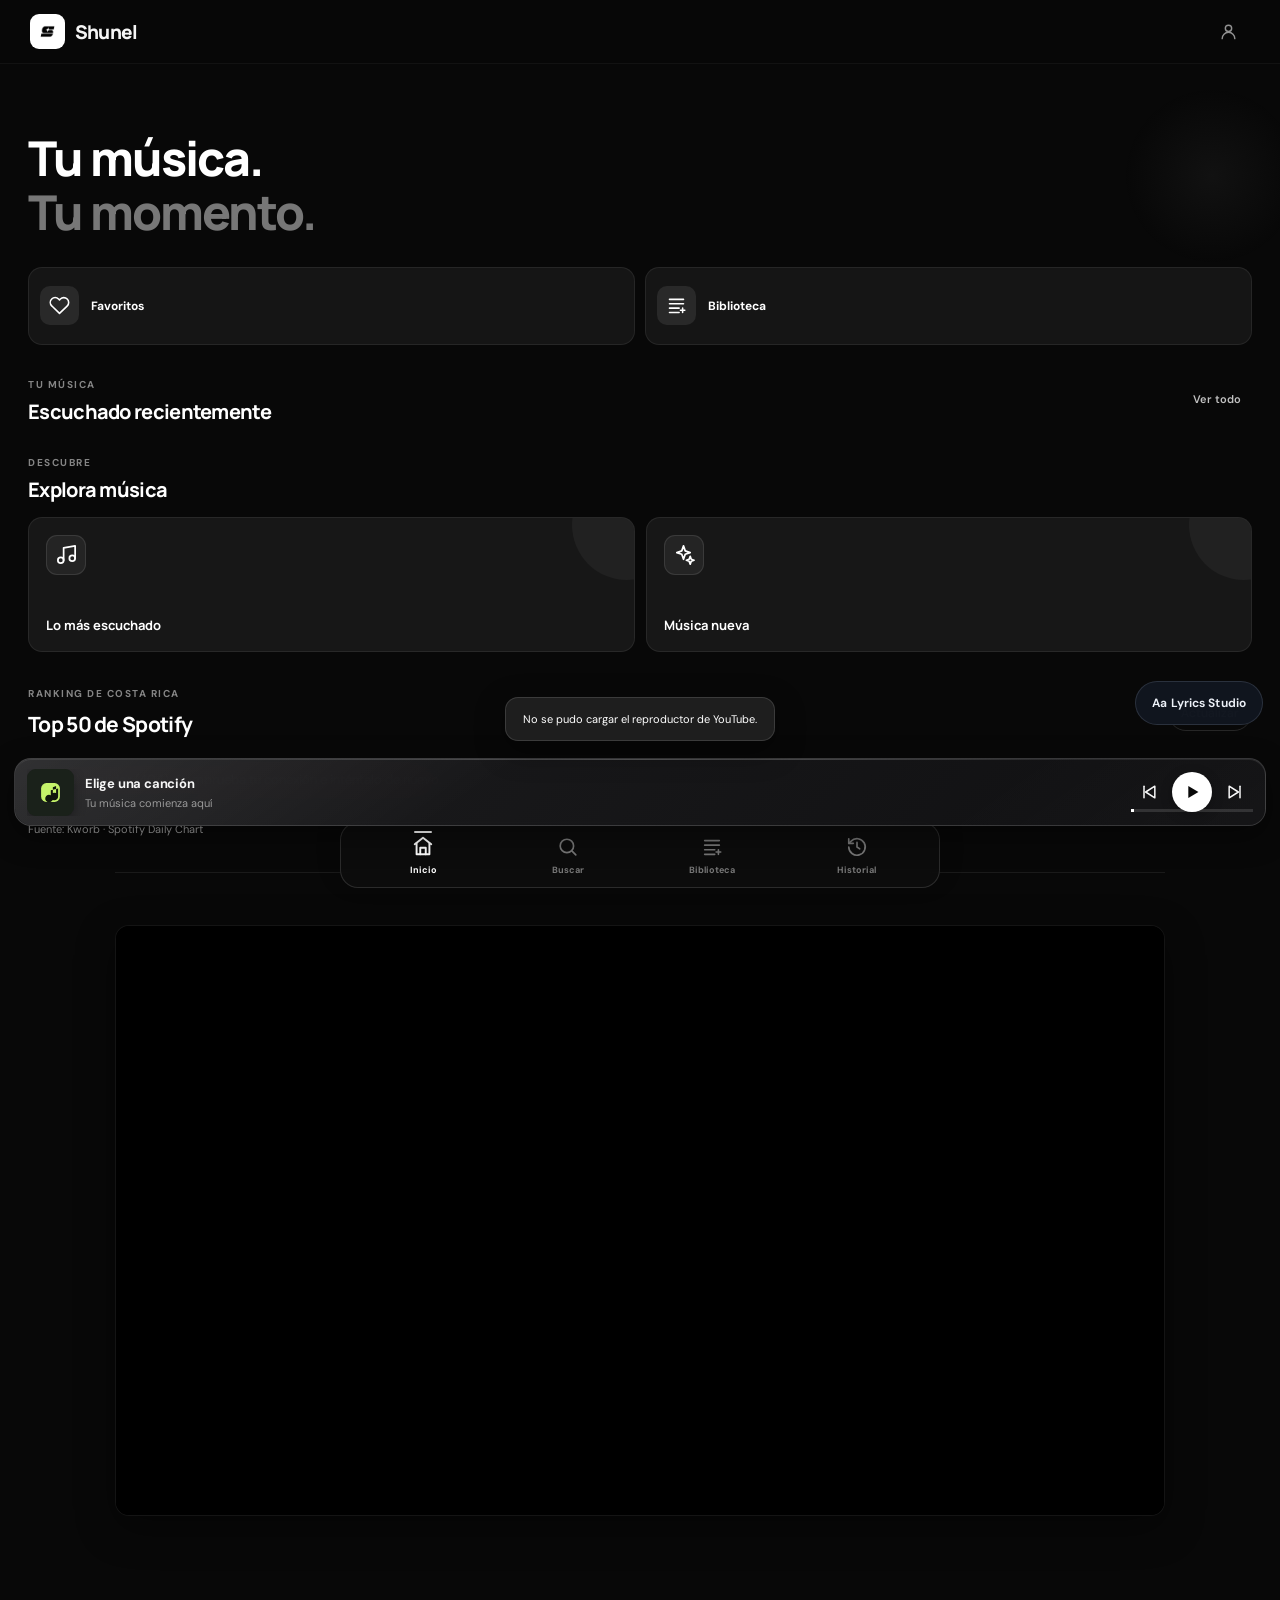
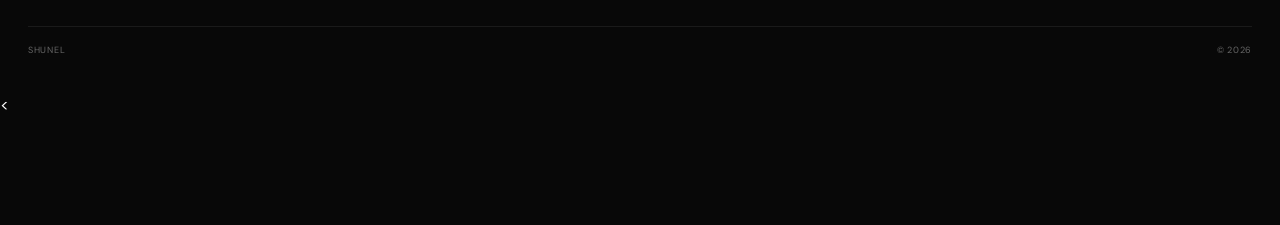
==== commit 4de6cb85: "update index.html" ====
--- a/index.html
+++ b/index.html
@@ -1792,7 +1792,7 @@
   ====================================== -->
 
   <script type="module" src="/js/app.js"></script>
-
+  <<script src="/js/lyrics-studio.js"></script>
   <!-- Top 50 Costa Rica: conecta charts.js con el buscador existente -->
   <script type="module">
     const TOP50_ID = "spotifyCostaRicaTop50";
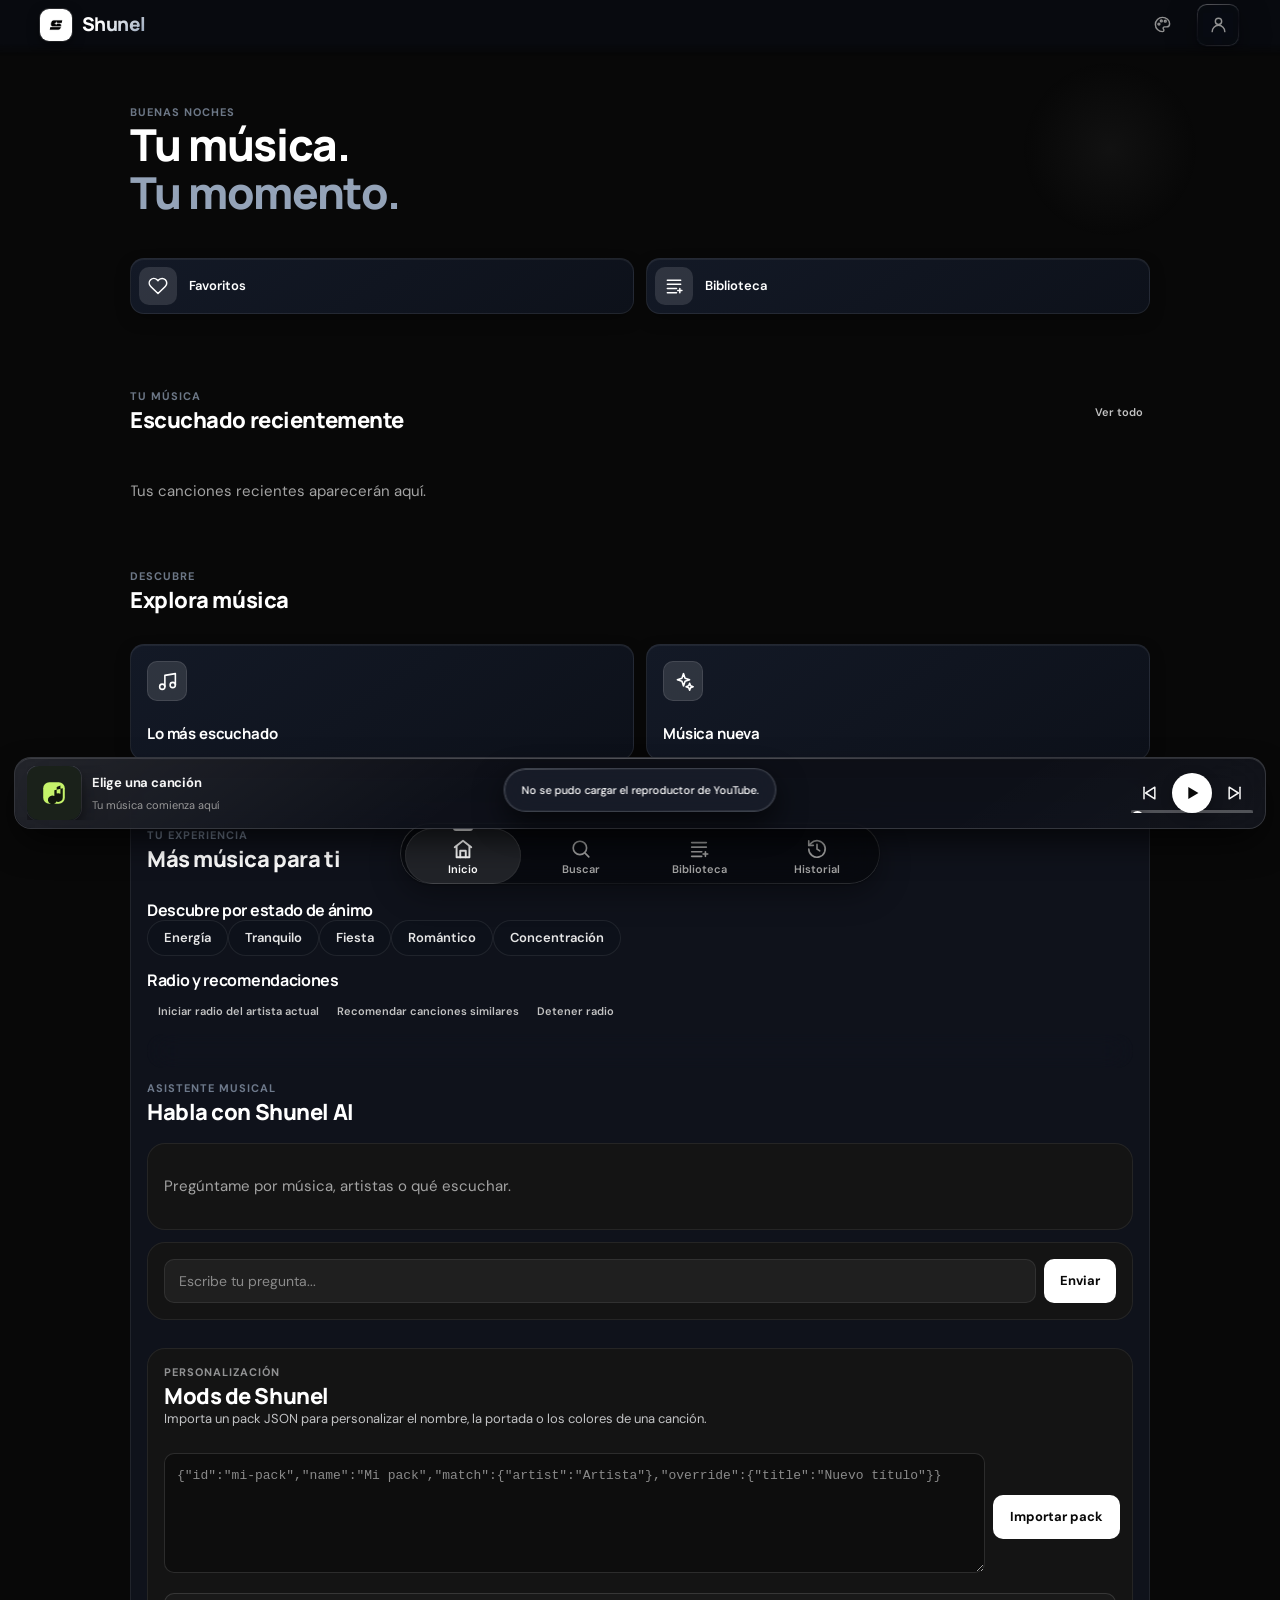
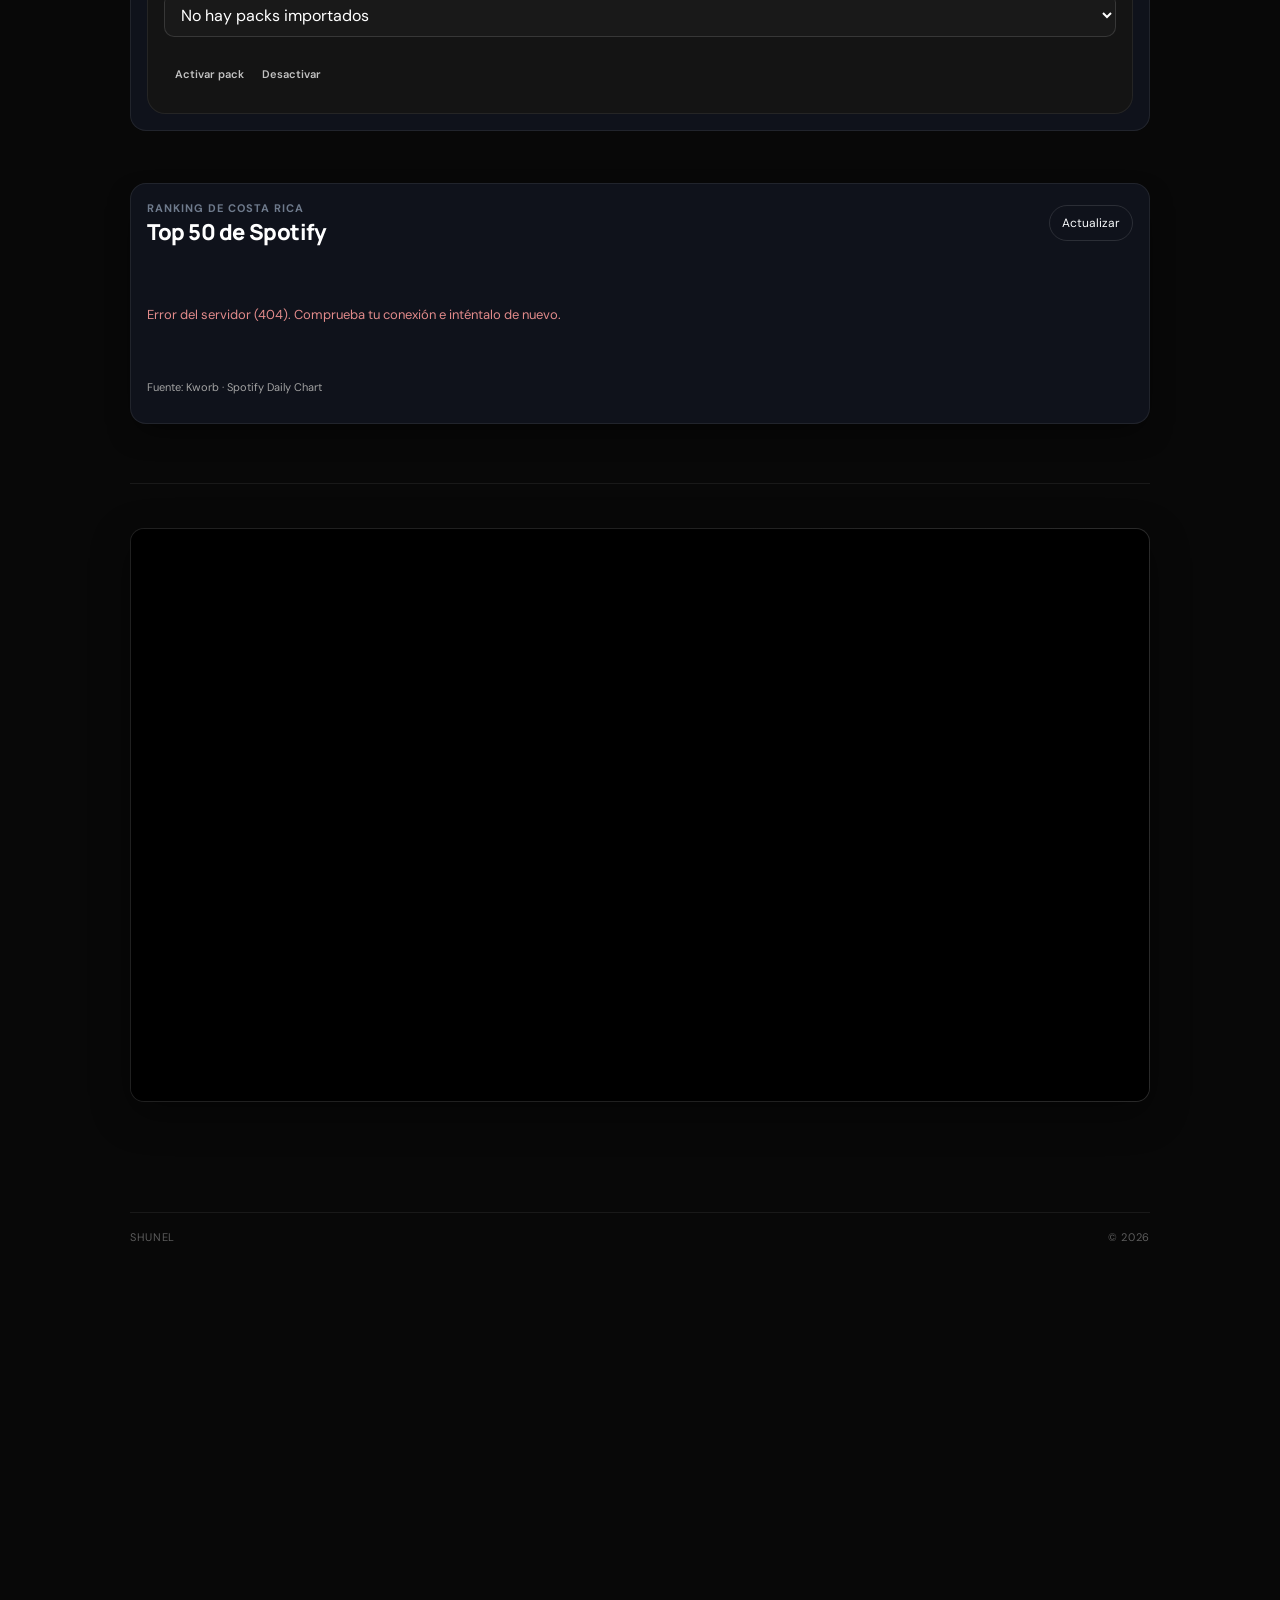
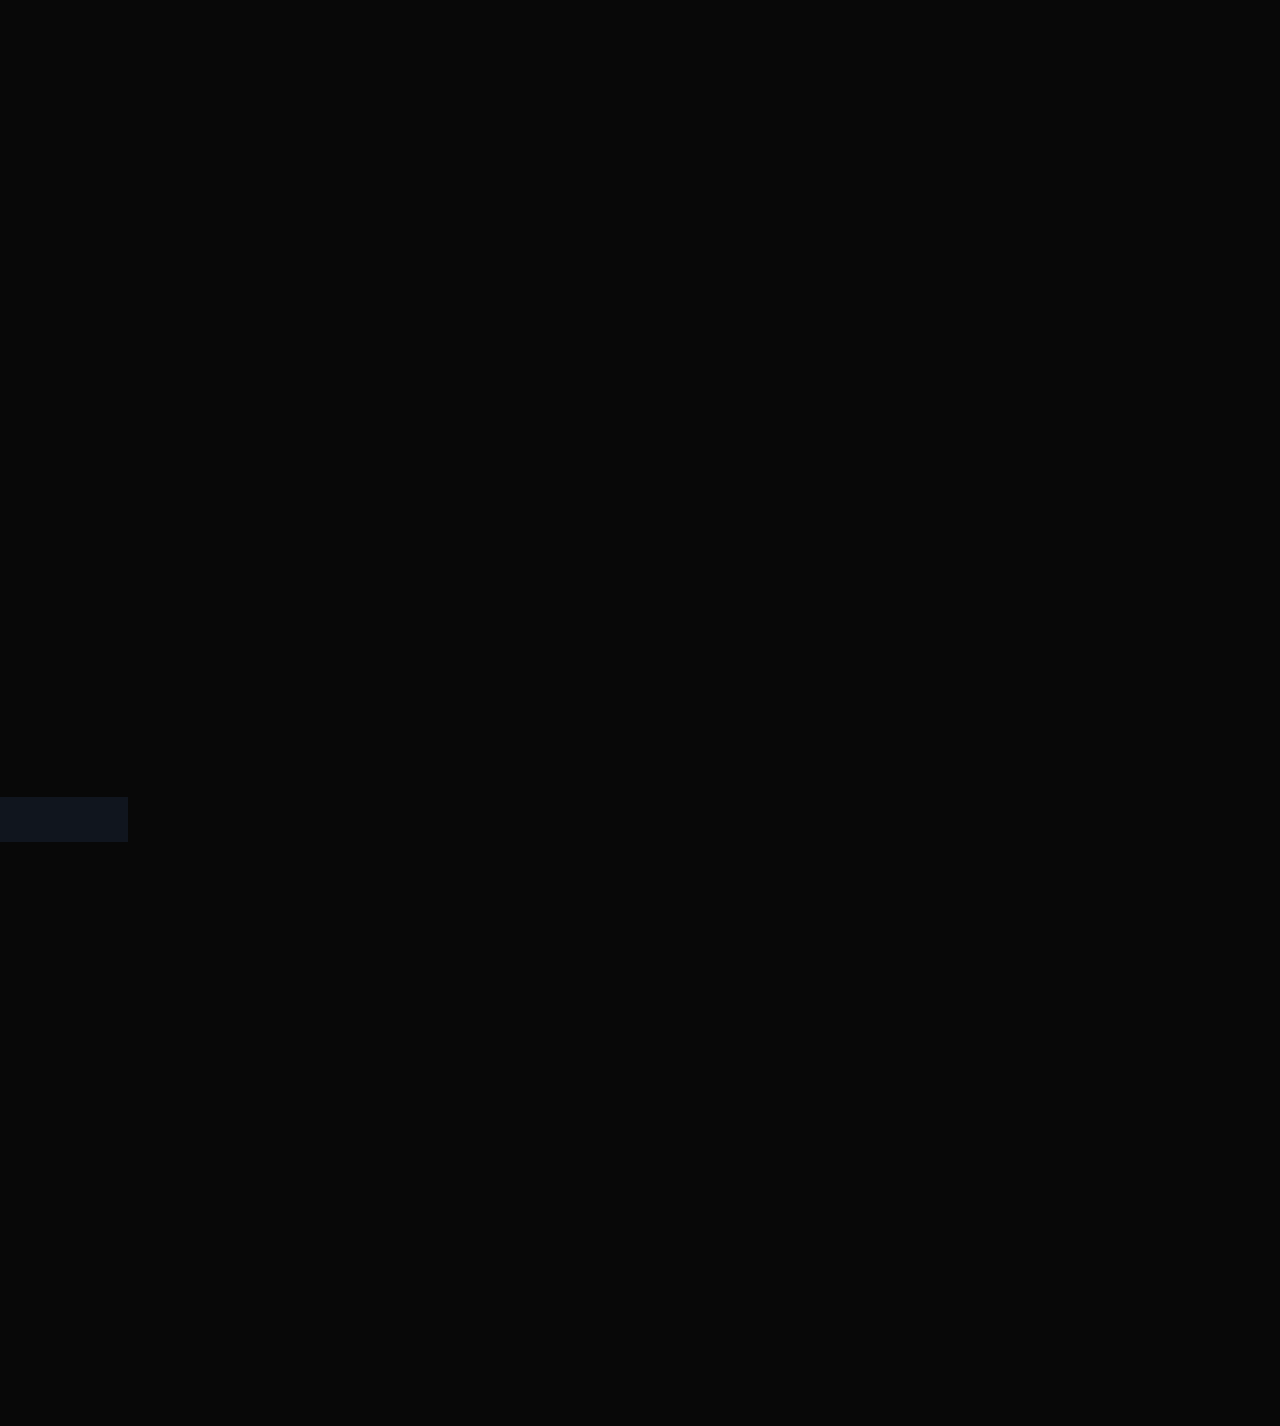
==== commit 32c1aa5d: "update" ====
--- a/index.html
+++ b/index.html
@@ -1,114 +1,172 @@
 <!DOCTYPE html>
-
 <!--
-  =====================================================================
-  SHUNEL · HTML ADAPTADO A charts.js (Top 50 Costa Rica) + MEJORAS
-  Todos los id, clases, data-* y textos originales siguen intactos.
-  =====================================================================
+  // =====================================================================
+  // SHUNEL · index.html (auditado y refactorizado)
+  // PWA musical en español orientada a Costa Rica:
+  // YouTube IFrame API + Top 50 Spotify CR + letras sincronizadas +
+  // biblioteca / favoritos / historial / cola guardados en el navegador.
+  //
+  // Regla de oro: TODOS los id, clases y data-* que usan app.js, ui.js,
+  // charts.js y lyrics-studio.js se mantienen intactos.
+  // Los comentarios usan "//" dentro de comentarios HTML, /* */ (CSS)
+  // y // (JS) para que el archivo siga siendo HTML válido.
+  // =====================================================================
 -->
-
-<html lang="es" dir="ltr" class="no-js">
+<html lang="es-CR" dir="ltr" class="no-js">
 
 <head>
+
+  <!-- // ================================================================
+       // 1. META BÁSICOS
+       // ================================================================ -->
   <meta charset="UTF-8">
-
-  <meta
-    name="viewport"
-    content="width=device-width, initial-scale=1, viewport-fit=cover"
-  >
-
+  <meta name="viewport" content="width=device-width, initial-scale=1, viewport-fit=cover">
+  <title>Shunel</title>
+  <meta name="description" content="Shunel, tu espacio musical: escucha, guarda tus favoritos y descubre el Top 50 de Costa Rica.">
+  <meta name="color-scheme" content="dark">
   <meta name="theme-color" content="#080808">
-  <meta name="description" content="Shunel, tu espacio musical.">
-
+  <meta name="format-detection" content="telephone=no">
+  <meta name="referrer" content="strict-origin-when-cross-origin">
+  <meta name="robots" content="index, follow">
+  <meta name="author" content="Shunel">
+  <link rel="canonical" href="https://shunel.vercel.app/">
+
+  <!-- // ================================================================
+       // 2. PWA / iOS (pantalla de inicio)
+       // ================================================================ -->
+  <meta name="application-name" content="Shunel">
+  <meta name="mobile-web-app-capable" content="yes">
   <meta name="apple-mobile-web-app-capable" content="yes">
-  <meta
-    name="apple-mobile-web-app-status-bar-style"
-    content="black-translucent"
-  >
-
-  <meta name="mobile-web-app-capable" content="yes">
-
-  <!-- Metadatos adicionales -->
-  <meta name="color-scheme" content="dark">
-  <meta name="format-detection" content="telephone=no">
-  <meta name="application-name" content="Shunel">
   <meta name="apple-mobile-web-app-title" content="Shunel">
-  <meta name="msapplication-TileColor" content="#080808">
-  <meta name="robots" content="index, follow">
-  <meta name="referrer" content="strict-origin-when-cross-origin">
-  <meta name="author" content="Shunel">
-  <meta name="keywords" content="música, reproductor, YouTube, canciones, playlist, Shunel, Top 50 Costa Rica">
-
-  <!-- Open Graph -->
+  <meta name="apple-mobile-web-app-status-bar-style" content="black-translucent">
+  <link rel="manifest" href="/manifest.json">
+  <link rel="icon" type="image/png" sizes="360x360" href="/assets/logo.png">
+  <link rel="apple-touch-icon" sizes="180x180" href="/assets/logo.png">
+
+  <!-- // ================================================================
+       // 3. OPEN GRAPH / X (URLs absolutas: WhatsApp e iMessage las exigen)
+       // ================================================================ -->
   <meta property="og:type" content="website">
   <meta property="og:site_name" content="Shunel">
+  <meta property="og:url" content="https://shunel.vercel.app/">
   <meta property="og:title" content="Shunel">
   <meta property="og:description" content="Shunel, tu espacio musical.">
-  <meta property="og:locale" content="es_LA">
-  <meta property="og:image" content="/assets/logo.png">
+  <meta property="og:locale" content="es_CR">
+  <meta property="og:image" content="https://shunel.vercel.app/assets/logo.png">
   <meta property="og:image:type" content="image/png">
+  <meta property="og:image:width" content="360">
+  <meta property="og:image:height" content="360">
   <meta property="og:image:alt" content="Logo de Shunel">
-
-  <!-- Twitter / X -->
   <meta name="twitter:card" content="summary">
   <meta name="twitter:title" content="Shunel">
   <meta name="twitter:description" content="Shunel, tu espacio musical.">
-  <meta name="twitter:image" content="/assets/logo.png">
+  <meta name="twitter:image" content="https://shunel.vercel.app/assets/logo.png">
   <meta name="twitter:image:alt" content="Logo de Shunel">
 
-  <!-- Legado de Windows/IE -->
-  <meta name="msapplication-tap-highlight" content="no">
-
-  <title>Shunel</title>
-
-  <link rel="manifest" href="/manifest.json">
-
-  <!-- Iconos -->
-  <link rel="icon" type="image/png" href="/assets/logo.png">
-  <link rel="apple-touch-icon" href="/assets/logo.png">
-
-  <!-- Rendimiento: conexiones y precargas anticipadas -->
+  <!-- // ================================================================
+       // 4. RENDIMIENTO: conexiones anticipadas + precarga de módulos
+       // (solo dominios que la app usa de verdad)
+       // ================================================================ -->
   <link rel="preconnect" href="https://www.youtube.com">
   <link rel="preconnect" href="https://i.ytimg.com">
-  <link rel="dns-prefetch" href="https://www.youtube-nocookie.com">
-  <link rel="dns-prefetch" href="https://www.gstatic.com">
-  <link rel="dns-prefetch" href="https://www.googleapis.com">
-  <link rel="preload" as="image" href="/assets/logo.png" fetchpriority="high">
   <link rel="modulepreload" href="/js/app.js">
+  <link rel="modulepreload" href="/js/ui.js">
+  <link rel="modulepreload" href="/js/player.js">
+  <link rel="modulepreload" href="/js/queue.js">
+  <link rel="modulepreload" href="/js/library.js">
+  <link rel="modulepreload" href="/js/storage.js">
+  <link rel="modulepreload" href="/js/search.js">
   <link rel="modulepreload" href="/js/charts.js">
 
-  <!-- STYLES -->
+  <!-- // ================================================================
+       // 5. ARRANQUE TEMPRANO (antes del CSS para evitar parpadeos)
+       // - marca .js / .is-ios / .is-standalone / .is-touch
+       // - aplica el color de acento guardado antes del primer pintado
+       // ================================================================ -->
+  <script>
+    (function () {
+      "use strict";
+      // // Raíz del documento
+      var root = document.documentElement;
+      root.classList.replace("no-js", "js");
+
+      // // iOS / iPadOS (iPadOS se reporta como "Macintosh" con pantalla táctil)
+      var ua = navigator.userAgent || "";
+      var isIOS = /iP(hone|od|ad)/.test(ua) || (/Macintosh/.test(ua) && navigator.maxTouchPoints > 1);
+      if (isIOS) root.classList.add("is-ios");
+
+      // // App instalada en pantalla de inicio
+      var standalone = (window.matchMedia && matchMedia("(display-mode: standalone)").matches) || navigator.standalone === true;
+      if (standalone) root.classList.add("is-standalone");
+
+      // // Dispositivo táctil sin hover
+      if (window.matchMedia && matchMedia("(hover: none)").matches) root.classList.add("is-touch");
+
+      // // Color de acento guardado (shunel_accent_v1)
+      try {
+        var accent = localStorage.getItem("shunel_accent_v1");
+        if (accent && /^#[0-9a-f]{6}$/i.test(accent)) {
+          var r = parseInt(accent.slice(1, 3), 16) / 255;
+          var g = parseInt(accent.slice(3, 5), 16) / 255;
+          var b = parseInt(accent.slice(5, 7), 16) / 255;
+          var lin = function (c) { return c <= 0.03928 ? c / 12.92 : Math.pow((c + 0.055) / 1.055, 2.4); };
+          var lum = 0.2126 * lin(r) + 0.7152 * lin(g) + 0.0722 * lin(b);
+          root.style.setProperty("--shunel-accent", accent);
+          root.style.setProperty("--shunel-on-accent", lum > 0.4 ? "#080808" : "#ffffff");
+        }
+      } catch (error) { /* // localStorage bloqueado (modo privado antiguo) */ }
+    })();
+  </script>
+
+  <!-- // ================================================================
+       // 6. HOJAS DE ESTILO (mismo orden que antes: la cascada no cambia)
+       // ================================================================ -->
   <link rel="stylesheet" href="/css/style.css">
   <link rel="stylesheet" href="/css/components.css">
   <link rel="stylesheet" href="/css/player.css">
   <link rel="stylesheet" href="/css/animations.css">
   <link rel="stylesheet" href="/css/lyrics.css">
-
-  <!-- Marca que JavaScript está activo (lo antes posible) -->
-  <script>
-    document.documentElement.classList.replace("no-js", "js");
-  </script>
-
-  <!-- Datos estructurados -->
+  <!-- // OJO: mods.css y mods-layout-fix.css NO están en el repo público
+       // (GitHub Diamond15tt/Shunel). Súbelos o borra estas 2 líneas,
+       // si no, Safari hace 2 peticiones 404 en cada carga. -->
+  <link rel="stylesheet" href="/css/mods.css">
+  <link rel="stylesheet" href="/css/mods-layout-fix.css">
+  <!-- // Módulos adicionales (app.js también los asegura con ensureStylesheet) -->
+  <link rel="stylesheet" href="/css/artwork.css">
+  <link rel="stylesheet" href="/css/radio.css">
+
+  <!-- // ================================================================
+       // 7. DATOS ESTRUCTURADOS
+       // ================================================================ -->
   <script type="application/ld+json">
     {
       "@context": "https://schema.org",
       "@type": "WebApplication",
       "name": "Shunel",
+      "url": "https://shunel.vercel.app/",
       "description": "Shunel, tu espacio musical.",
       "applicationCategory": "MultimediaApplication",
-      "operatingSystem": "Any",
-      "inLanguage": "es",
-      "browserRequirements": "Requires JavaScript"
+      "operatingSystem": "iOS, Android, Windows, macOS",
+      "inLanguage": "es-CR",
+      "browserRequirements": "Requires JavaScript",
+      "offers": { "@type": "Offer", "price": "0", "priceCurrency": "CRC" }
     }
   </script>
 
-  <!-- =====================================
-       MEJORAS INLINE (Estilos + Letras)
-  ====================================== -->
+  <!-- // ================================================================
+       // 8. ESTILOS INLINE (mejoras que no viven en los .css)
+       // ================================================================ -->
   <style id="shunel-enhancements">
-    :root { color-scheme: dark; }
-
+    /* // ---------- 8.1 Tokens de acento personalizables ---------- */
+    :root {
+      color-scheme: dark;
+      --shunel-accent: #ffffff;
+      --shunel-on-accent: #080808;
+      --shunel-sheet-bg: rgba(18, 18, 18, 0.86);
+      --shunel-hairline: rgba(255, 255, 255, 0.1);
+    }
+
+    /* // ---------- 8.2 Base ---------- */
     html {
       -webkit-text-size-adjust: 100%;
       text-size-adjust: 100%;
@@ -116,24 +174,22 @@
       -moz-osx-font-smoothing: grayscale;
       scroll-behavior: smooth;
       scroll-padding-top: calc(env(safe-area-inset-top, 0px) + 72px);
-      overscroll-behavior-y: contain;
     }
 
     :focus-visible {
-      outline: 2px solid #ffffff;
+      outline: 2px solid var(--shunel-accent);
       outline-offset: 3px;
       border-radius: 6px;
     }
 
     :focus:not(:focus-visible) { outline: none; }
-
     .main-content:focus { outline: none; }
 
-    a, button, input, select, textarea, [role="button"] {
+    a, button, input, select, textarea, label, [role="button"] {
       -webkit-tap-highlight-color: transparent;
     }
 
-    button, [role="button"], input[type="range"], .bottom-nav-item {
+    button, [role="button"], input[type="range"], .bottom-nav-item, label {
       touch-action: manipulation;
     }
 
@@ -143,27 +199,20 @@
       -webkit-touch-callout: none;
     }
 
-    img {
-      max-width: 100%;
-      -webkit-user-drag: none;
-      user-drag: none;
-    }
-
-    ::selection {
-      background: rgba(255, 255, 255, 0.25);
-      color: #ffffff;
-    }
+    img { max-width: 100%; -webkit-user-drag: none; }
+
+    ::selection { background: rgba(255, 255, 255, 0.25); color: #ffffff; }
 
     [hidden] { display: none !important; }
 
-    button:disabled, input:disabled, [aria-disabled="true"] {
-      cursor: not-allowed;
-    }
-
-    /* Enlace para saltar al contenido */
+    button:disabled, input:disabled, [aria-disabled="true"] { cursor: not-allowed; }
+
+    * { scrollbar-width: thin; scrollbar-color: rgba(255, 255, 255, 0.25) transparent; }
+
+    /* // ---------- 8.3 Accesibilidad: skip link + sr-only ---------- */
     .skip-link {
       position: fixed;
-      top: -100px;
+      top: 0;
       left: 12px;
       z-index: 10000;
       padding: 10px 16px;
@@ -172,14 +221,12 @@
       font: 600 14px/1.2 system-ui, -apple-system, "Segoe UI", sans-serif;
       border-radius: 8px;
       text-decoration: none;
-      transition: top 0.15s ease;
-    }
-
-    .skip-link:focus {
-      top: calc(env(safe-area-inset-top, 0px) + 12px);
-    }
-
-    /* Solo para lectores de pantalla */
+      transform: translateY(-120%);
+      transition: transform 0.15s ease;
+    }
+
+    .skip-link:focus { transform: translateY(calc(env(safe-area-inset-top, 0px) + 12px)); }
+
     .sr-only {
       position: absolute;
       width: 1px;
@@ -192,67 +239,56 @@
       border: 0;
     }
 
-    @media (prefers-reduced-motion: reduce) {
-      html { scroll-behavior: auto; }
-
-      *, *::before, *::after {
-        animation-duration: 0.01ms !important;
-        animation-iteration-count: 1 !important;
-        transition-duration: 0.01ms !important;
-        scroll-behavior: auto !important;
-      }
-    }
-
-    @media (forced-colors: active) {
-      :focus-visible { outline: 3px solid Highlight; }
-      button, input { border: 1px solid ButtonText; }
-    }
-
-    @media print {
-      .player-dock, .full-player, .queue-panel, .bottom-nav,
-      .topbar, .toast, .youtube-stage, .skip-link,
-      .shunel-chart__refresh {
-        display: none !important;
-      }
-
-      body { background: #ffffff !important; color: #000000 !important; }
-    }
-
-    /* Banner sin conexión */
-    html.is-offline body::before {
-      content: "Sin conexión. Algunas funciones pueden no estar disponibles.";
-      position: fixed;
-      top: 0;
-      left: 0;
-      right: 0;
-      z-index: 9999;
-      padding: calc(env(safe-area-inset-top, 0px) + 6px) 12px 6px;
+    /* // ---------- 8.4 Avisos: sin JS / sin conexión ---------- */
+    .noscript-warning,
+    .offline-banner {
+      margin: 0;
+      padding: 10px 16px;
       background: #2a2a2a;
       color: #ffffff;
-      font: 600 12px/1.3 system-ui, -apple-system, "Segoe UI", sans-serif;
+      font: 600 13px/1.4 system-ui, -apple-system, "Segoe UI", sans-serif;
       text-align: center;
+    }
+
+    /* // Antes era body::before y chocaba con el fondo Liquid Glass de style.css */
+    .offline-banner {
+      position: fixed;
+      inset: 0 0 auto 0;
+      z-index: 9999;
+      padding-top: calc(env(safe-area-inset-top, 0px) + 6px);
       pointer-events: none;
     }
 
-    /* Aviso sin JavaScript */
-    .noscript-warning {
-      margin: 0;
-      padding: 14px 16px;
-      background: #2a2a2a;
+    /* // ---------- 8.5 Acento aplicado (por defecto blanco = identidad original) ---------- */
+    .play-button {
+      background: var(--shunel-accent) !important;
+      color: var(--shunel-on-accent) !important;
+    }
+
+    .filter-chip.active {
+      background: var(--shunel-accent);
+      color: var(--shunel-on-accent);
+      border-color: transparent;
+    }
+
+    .bottom-nav-item.active { color: var(--shunel-accent); }
+
+    input[type="range"] { accent-color: var(--shunel-accent); }
+
+    /* // Burbujas del usuario en Shunel AI */
+    .shunel-ai-message.shunel-ai-user {
+      background: rgba(255, 255, 255, 0.1);
+      background: color-mix(in srgb, var(--shunel-accent) 18%, transparent);
+      border: 1px solid color-mix(in srgb, var(--shunel-accent) 35%, transparent);
       color: #ffffff;
-      font: 600 14px/1.4 system-ui, -apple-system, "Segoe UI", sans-serif;
-      text-align: center;
-    }
-
-    * {
-      scrollbar-width: thin;
-      scrollbar-color: rgba(255, 255, 255, 0.25) transparent;
-    }
-
-    /* Top 50 Costa Rica (charts.js) */
-    #spotifyCostaRicaTop50 {
-      scroll-margin-top: calc(env(safe-area-inset-top, 0px) + 72px);
-    }
+    }
+
+    /* // ---------- 8.6 iOS: el volumen lo controlan los botones físicos ---------- */
+    html.is-ios .volume-icon,
+    html.is-ios #volumeBar { display: none !important; }
+
+    /* // ---------- 8.7 Top 50 Costa Rica (charts.js) ---------- */
+    #spotifyCostaRicaTop50 { scroll-margin-top: calc(env(safe-area-inset-top, 0px) + 72px); }
 
     #spotifyCostaRicaTop50 .top50-fallback {
       margin: 0;
@@ -261,12 +297,147 @@
       font-size: 13px;
     }
 
-    #spotifyCostaRicaTop50 .top50-fallback a {
-      color: inherit;
-      text-underline-offset: 3px;
-    }
-
-    /* Letras */
+    #spotifyCostaRicaTop50 .top50-fallback a { color: inherit; text-underline-offset: 3px; }
+
+    /* // ---------- 8.8 Escenario de YouTube: estados de carga / error ---------- */
+    .youtube-frame-wrap[data-state="loading"] {
+      background:
+        linear-gradient(100deg, transparent 30%, rgba(255, 255, 255, 0.05) 50%, transparent 70%) 0 0 / 200% 100%,
+        rgba(255, 255, 255, 0.02);
+      animation: shunel-shimmer 1.4s linear infinite;
+    }
+
+    .youtube-frame-wrap[data-state="error"] { outline: 1px solid rgba(255, 120, 120, 0.35); }
+
+    .player-disclaimer:empty { display: none; }
+
+    @keyframes shunel-shimmer { to { background-position: -200% 0, 0 0; } }
+
+    /* // ---------- 8.9 Visualizador <canvas> del reproductor expandido ---------- */
+    .shunel-visualizer {
+      display: block;
+      width: min(100%, 320px);
+      height: 32px;
+      margin: 10px auto 0;
+      pointer-events: none;
+    }
+
+    html.visualizer-off .shunel-visualizer { display: none; }
+
+    @media (max-height: 640px) {
+      .shunel-visualizer { height: 22px; margin-top: 6px; }
+    }
+
+    /* // ---------- 8.10 Hoja de Apariencia (Liquid Glass) ---------- */
+    .shunel-sheet {
+      width: min(100% - 24px, 420px);
+      max-height: min(86dvh, 640px);
+      margin: auto auto calc(env(safe-area-inset-bottom, 0px) + 12px);
+      padding: 0;
+      border: 1px solid var(--shunel-hairline);
+      border-radius: 28px;
+      background: var(--shunel-sheet-bg);
+      color: #ffffff;
+      -webkit-backdrop-filter: blur(28px) saturate(170%);
+      backdrop-filter: blur(28px) saturate(170%);
+      box-shadow: 0 24px 60px rgba(0, 0, 0, 0.55), inset 0 1px 0 rgba(255, 255, 255, 0.08);
+      overflow: auto;
+      overscroll-behavior: contain;
+    }
+
+    .shunel-sheet::backdrop { background: rgba(0, 0, 0, 0.55); }
+
+    .shunel-sheet[open] { animation: shunel-sheet-in 0.32s cubic-bezier(0.2, 0.9, 0.25, 1); }
+
+    @keyframes shunel-sheet-in { from { transform: translateY(24px); opacity: 0; } }
+
+    .shunel-sheet form { display: grid; gap: 18px; padding: 18px 18px 20px; margin: 0; }
+
+    .shunel-sheet__header { display: flex; align-items: center; justify-content: space-between; gap: 12px; }
+
+    .shunel-sheet__header h2 { margin: 0; font-size: 20px; letter-spacing: -0.01em; }
+
+    .shunel-sheet fieldset { margin: 0; padding: 0; border: 0; min-width: 0; }
+
+    .shunel-sheet legend,
+    .shunel-sheet__label {
+      margin-bottom: 10px;
+      padding: 0;
+      font-size: 12px;
+      font-weight: 700;
+      letter-spacing: 0.08em;
+      text-transform: uppercase;
+      color: rgba(255, 255, 255, 0.6);
+    }
+
+    .shunel-swatches { display: grid; grid-template-columns: repeat(auto-fill, minmax(44px, 1fr)); gap: 10px; }
+
+    .shunel-swatch { position: relative; display: grid; place-items: center; min-height: 44px; cursor: pointer; }
+
+    .shunel-swatch input { position: absolute; opacity: 0; inset: 0; margin: 0; cursor: pointer; }
+
+    .shunel-swatch span {
+      width: 36px;
+      height: 36px;
+      border-radius: 50%;
+      background: var(--swatch);
+      box-shadow: inset 0 0 0 1px rgba(255, 255, 255, 0.18);
+      transition: transform 0.18s ease, box-shadow 0.18s ease;
+    }
+
+    .shunel-swatch input:checked + span { box-shadow: 0 0 0 2px #080808, 0 0 0 4px var(--swatch); transform: scale(0.92); }
+
+    .shunel-swatch input:focus-visible + span { outline: 2px solid #ffffff; outline-offset: 4px; }
+
+    .shunel-row {
+      display: flex;
+      align-items: center;
+      justify-content: space-between;
+      gap: 12px;
+      min-height: 44px;
+      font-size: 15px;
+    }
+
+    .shunel-row input[type="color"] {
+      width: 44px;
+      height: 44px;
+      padding: 0;
+      border: 1px solid var(--shunel-hairline);
+      border-radius: 12px;
+      background: transparent;
+    }
+
+    .shunel-row input[type="checkbox"] { width: 24px; height: 24px; accent-color: var(--shunel-accent); }
+
+    .shunel-sheet__hint { margin: 4px 0 0; font-size: 12.5px; line-height: 1.45; color: rgba(255, 255, 255, 0.55); }
+
+    .shunel-actions { display: grid; grid-template-columns: 1fr 1fr; gap: 10px; }
+
+    .shunel-actions .shunel-btn--wide { grid-column: 1 / -1; }
+
+    .shunel-btn {
+      min-height: 44px;
+      padding: 0 14px;
+      border: 1px solid var(--shunel-hairline);
+      border-radius: 14px;
+      background: rgba(255, 255, 255, 0.06);
+      color: #ffffff;
+      font-family: inherit;
+      font-size: 14px;
+      font-weight: 600;
+      line-height: 1;
+      cursor: pointer;
+    }
+
+    .shunel-btn:active { transform: scale(0.98); }
+
+    .shunel-btn--primary { background: var(--shunel-accent); color: var(--shunel-on-accent); border-color: transparent; }
+
+    @media (prefers-reduced-transparency: reduce) {
+      .shunel-sheet { background: #121212; -webkit-backdrop-filter: none; backdrop-filter: none; }
+    }
+
+    /* // ---------- 8.11 Letras ---------- */
     .lyrics-container {
       max-width: 700px;
       margin: 20px auto 40px;
@@ -275,6 +446,7 @@
       border: 1px solid rgba(255, 255, 255, 0.06);
       border-radius: 16px;
       max-height: 55vh;
+      max-height: 55dvh;
       overflow-y: auto;
       overscroll-behavior: contain;
       scroll-behavior: smooth;
@@ -284,27 +456,19 @@
       text-align: center;
     }
 
-    @supports (height: 100dvh) {
-      .lyrics-container { max-height: 55dvh; }
-    }
-
     .lyrics-container:focus-visible { outline-offset: -3px; }
 
     .lyric-line {
       padding: 8px 12px;
       border-radius: 8px;
       color: rgba(255, 255, 255, 0.4);
-      transition:
-        color 0.2s ease,
-        background-color 0.2s ease,
-        transform 0.2s ease;
+      transition: color 0.2s ease, background-color 0.2s ease, transform 0.2s ease;
       cursor: pointer;
       scroll-margin-block: 40vh;
     }
 
-    .lyric-line:hover {
-      color: rgba(255, 255, 255, 0.8);
-      background: rgba(255, 255, 255, 0.04);
+    @media (hover: hover) {
+      .lyric-line:hover { color: rgba(255, 255, 255, 0.8); background: rgba(255, 255, 255, 0.04); }
     }
 
     .lyric-line.active,
@@ -315,51 +479,70 @@
       transform: scale(1.02);
     }
 
+    /* // ---------- 8.12 Preferencias del sistema ---------- */
     @media (prefers-reduced-motion: reduce) {
-      .lyric-line.active,
-      .lyric-line[aria-current="true"] { transform: none; }
+      html { scroll-behavior: auto; }
+      .lyric-line.active, .lyric-line[aria-current="true"] { transform: none; }
+      .youtube-frame-wrap[data-state="loading"], .shunel-sheet[open] { animation: none; }
     }
 
     @media (prefers-contrast: more) {
       .lyric-line { color: rgba(255, 255, 255, 0.75); }
     }
+
+    @media (forced-colors: active) {
+      :focus-visible { outline: 3px solid Highlight; }
+      button, input { border: 1px solid ButtonText; }
+    }
+
+    @media print {
+      .player-dock, .full-player, .queue-panel, .bottom-nav, .topbar, .toast,
+      .youtube-stage, .skip-link, .shunel-chart__refresh, .offline-banner, .shunel-sheet {
+        display: none !important;
+      }
+      body { background: #ffffff !important; color: #000000 !important; }
+    }
+  
+    /* // Lyrics Studio: el botón flotante se oculta cuando el reproductor
+       // completo o el panel de apariencia están abiertos (evita que tape
+       // la barra de progreso y el botón de favorito). */
+    body:has(#fullPlayer.active) .lyrics-studio-trigger,
+    body:has(#appearanceSheet[open]) .lyrics-studio-trigger {
+      opacity: 0;
+      pointer-events: none;
+      visibility: hidden;
+    }
   </style>
 
 </head>
 
 <body>
 
-  <!-- Aviso si JavaScript está desactivado -->
+  <!-- // ================================================================
+       // 9. AVISOS GLOBALES (sin JS, saltar contenido, conexión)
+       // ================================================================ -->
   <noscript>
     <p class="noscript-warning">
       Shunel necesita JavaScript para funcionar. Actívalo en tu navegador para continuar.
     </p>
   </noscript>
 
-  <!-- Saltar al contenido -->
   <a class="skip-link" href="#main-content">Saltar al contenido principal</a>
 
-  <!-- Anuncios de conexión para lectores de pantalla -->
-  <div
-    class="sr-only"
-    id="connectionStatus"
-    role="status"
-    aria-live="polite"
-    aria-atomic="true"
-  ></div>
+  <!-- // Banner visual sin conexión (antes era body::before) -->
+  <p class="offline-banner" id="offlineBanner" role="alert" hidden>
+    Sin conexión. Algunas funciones pueden no estar disponibles.
+  </p>
+
+  <!-- // Anuncios de conexión para lectores de pantalla -->
+  <div class="sr-only" id="connectionStatus" role="status" aria-live="polite" aria-atomic="true"></div>
 
   <div class="app-shell">
 
-    <!-- =====================================
-         SVG ICON SPRITE
-    ====================================== -->
-
-    <svg
-      xmlns="http://www.w3.org/2000/svg"
-      style="position:absolute;width:0;height:0;overflow:hidden"
-      aria-hidden="true"
-      focusable="false"
-    >
+    <!-- // ==============================================================
+         // 10. SPRITE DE ÍCONOS (estilo Lucide, trazo = currentColor)
+         // ============================================================== -->
+    <svg xmlns="http://www.w3.org/2000/svg" style="position:absolute;width:0;height:0;overflow:hidden" aria-hidden="true" focusable="false">
 
       <symbol id="icon-home" viewBox="0 0 24 24">
         <path d="m3 10 9-7 9 7"/>
@@ -458,301 +641,162 @@
         <path d="M12 7v5l3 2"/>
       </symbol>
 
+      <!-- // Unificado: ahora hereda fill/stroke como el resto del sprite -->
       <symbol id="icon-external" viewBox="0 0 24 24">
-        <path d="M18 13v6a2 2 0 0 1-2 2H5a2 2 0 0 1-2-2V8a2 2 0 0 1 2-2h6" fill="none" stroke="currentColor" stroke-width="2" stroke-linecap="round" stroke-linejoin="round"/>
-        <polyline points="15 3 21 3 21 9" fill="none" stroke="currentColor" stroke-width="2" stroke-linecap="round" stroke-linejoin="round"/>
-        <line x1="10" y1="14" x2="21" y2="3" fill="none" stroke="currentColor" stroke-width="2" stroke-linecap="round" stroke-linejoin="round"/>
-      </symbol>
-
-      <!-- Icono para Letras -->
+        <path d="M18 13v6a2 2 0 0 1-2 2H5a2 2 0 0 1-2-2V8a2 2 0 0 1 2-2h6"/>
+        <path d="M15 3h6v6"/>
+        <path d="M10 14 21 3"/>
+      </symbol>
+
       <symbol id="icon-lyrics" viewBox="0 0 24 24">
-        <path d="M4 6h16M4 10h16M4 14h10M4 18h6" fill="none" stroke="currentColor" stroke-width="2" stroke-linecap="round"/>
+        <path d="M4 6h16M4 10h16M4 14h10M4 18h6"/>
+      </symbol>
+
+      <!-- // Nuevo: paleta para la hoja de Apariencia -->
+      <symbol id="icon-palette" viewBox="0 0 24 24">
+        <path d="M12 3a9 9 0 0 0 0 18c1.1 0 1.8-.8 1.8-1.8 0-.5-.2-.9-.5-1.2-.3-.3-.5-.7-.5-1.2 0-1 .8-1.8 1.8-1.8H17a4 4 0 0 0 4-4c0-4.4-4-8-9-8z"/>
+        <circle cx="7.5" cy="11.5" r="1.2"/>
+        <circle cx="10.5" cy="7.5" r="1.2"/>
+        <circle cx="15.5" cy="7.8" r="1.2"/>
       </symbol>
 
     </svg>
 
 
-    <!-- =====================================
-         HEADER
-    ====================================== -->
-
+    <!-- // ==============================================================
+         // 11. HEADER
+         // ============================================================== -->
     <header class="topbar">
 
-      <a
-        class="mobile-brand"
-        href="#"
-        aria-label="Shunel inicio"
-        title="Ir al inicio"
-        data-view="home"
-      >
-
-        <img
-          src="/assets/logo.png"
-          alt="Shunel"
-          class="brand-logo"
-          decoding="async"
-          fetchpriority="high"
-          draggable="false"
-        >
-
+      <a class="mobile-brand" href="/" aria-label="Shunel, ir al inicio" data-view="home">
+        <img src="/assets/logo.png" alt="" class="brand-logo" width="360" height="360" decoding="async" fetchpriority="high" draggable="false">
         <strong translate="no">Shunel</strong>
-
       </a>
 
       <div class="topbar-spacer"></div>
 
-      <button
-        class="icon-button profile-button"
-        id="profileButton"
-        type="button"
-        aria-label="Perfil"
-        title="Perfil"
-      >
-        <svg viewBox="0 0 24 24" aria-hidden="true" focusable="false">
-          <use href="#icon-user"/>
-        </svg>
+      <!-- // Nuevo: abre la hoja de Apariencia (acento, visualizador, respaldo) -->
+      <button class="icon-button" id="appearanceButton" type="button" aria-label="Apariencia y datos" aria-haspopup="dialog" aria-controls="appearanceSheet">
+        <svg viewBox="0 0 24 24" aria-hidden="true" focusable="false"><use href="#icon-palette"/></svg>
       </button>
 
+      <button class="icon-button profile-button" id="profileButton" type="button" aria-label="Perfil y biblioteca">
+        <svg viewBox="0 0 24 24" aria-hidden="true" focusable="false"><use href="#icon-user"/></svg>
+      </button>
+
     </header>
 
 
-    <!-- =====================================
-         MAIN CONTENT
-    ====================================== -->
-
+    <!-- // ==============================================================
+         // 12. CONTENIDO PRINCIPAL
+         // ============================================================== -->
     <main class="main-content" id="main-content" tabindex="-1">
 
-
-      <!-- =====================================
-           INICIO
-      ====================================== -->
-
-      <section
-        class="view active"
-        id="view-home"
-        aria-hidden="false"
-        aria-labelledby="homeTitle"
-      >
+      <!-- // ------------------------------------------------------------
+           // 12.1 VISTA: INICIO
+           // ------------------------------------------------------------ -->
+      <section class="view active" id="view-home" aria-hidden="false" aria-labelledby="homeTitle">
 
         <div class="home-greeting">
-
-          <p class="eyebrow"></p>
-
+          <!-- // El saludo (Buenos días / tardes / noches) lo pone el script 19 -->
+          <p class="eyebrow" id="homeGreeting" hidden></p>
           <h1 id="homeTitle">
             Tu música.
             <span>Tu momento.</span>
           </h1>
-
-          <p class="hero-copy">
-
-          </p>
-
-        </div>
-
-
-        <!-- ACCESOS RÁPIDOS -->
-
-        <div
-          class="quick-access"
-          role="group"
-          aria-label="Accesos rápidos"
-        >
-
-          <button
-            class="quick-card"
-            type="button"
-            title="Ir a tus favoritos"
-            data-view="library"
-            data-library-filter="favorites"
-          >
-
+          <p class="hero-copy" hidden></p>
+        </div>
+
+        <!-- // Accesos rápidos -->
+        <div class="quick-access" role="group" aria-label="Accesos rápidos">
+
+          <button class="quick-card" type="button" data-view="library" data-library-filter="favorites">
             <span class="quick-card-icon">
-              <svg viewBox="0 0 24 24" aria-hidden="true" focusable="false">
-                <use href="#icon-heart"/>
-              </svg>
+              <svg viewBox="0 0 24 24" aria-hidden="true" focusable="false"><use href="#icon-heart"/></svg>
             </span>
-
             <span>Favoritos</span>
-
           </button>
 
-
-          <button
-            class="quick-card"
-            type="button"
-            title="Ir a toda tu biblioteca"
-            data-view="library"
-            data-library-filter="all"
-          >
-
+          <button class="quick-card" type="button" data-view="library" data-library-filter="all">
             <span class="quick-card-icon">
-              <svg viewBox="0 0 24 24" aria-hidden="true" focusable="false">
-                <use href="#icon-library"/>
-              </svg>
+              <svg viewBox="0 0 24 24" aria-hidden="true" focusable="false"><use href="#icon-library"/></svg>
             </span>
-
             <span>Biblioteca</span>
-
           </button>
 
         </div>
 
-
-        <!-- RECIENTES -->
-
+        <!-- // Escuchado recientemente -->
         <div class="section-heading">
-
           <div>
             <p class="eyebrow">TU MÚSICA</p>
-            <h2>Escuchado recientemente</h2>
+            <h2 id="homeRecentTitle">Escuchado recientemente</h2>
           </div>
-
-          <button
-            class="text-button"
-            type="button"
-            aria-label="Ver todo el historial"
-            title="Ver todo el historial"
-            data-view="history"
-          >
+          <button class="text-button" type="button" aria-label="Ver todo el historial" data-view="history">
             Ver todo
           </button>
-
-        </div>
-
-        <div
-          class="track-list"
-          id="homeRecentList"
-          role="group"
-          aria-label="Escuchado recientemente"
-          aria-live="polite"
-        ></div>
-
-
-        <!-- RECOMENDACIONES -->
-
+        </div>
+
+        <div class="track-list" id="homeRecentList" role="group" aria-labelledby="homeRecentTitle"></div>
+
+        <!-- // Explorar -->
         <div class="section-heading">
-
           <div>
             <p class="eyebrow">DESCUBRE</p>
-            <h2>Explora música</h2>
+            <h2 id="homeDiscoverTitle">Explora música</h2>
           </div>
-
-        </div>
-
-        <div
-          class="home-discover"
-          role="group"
-          aria-label="Explorar música"
-        >
-
-          <button
-            class="discover-card"
-            type="button"
-            title="Buscar: música popular"
-            data-search="música popular"
-          >
-
+        </div>
+
+        <div class="home-discover" role="group" aria-labelledby="homeDiscoverTitle">
+
+          <button class="discover-card" type="button" data-search="música popular">
             <span>
-              <svg viewBox="0 0 24 24" aria-hidden="true" focusable="false">
-                <use href="#icon-music"/>
-              </svg>
+              <svg viewBox="0 0 24 24" aria-hidden="true" focusable="false"><use href="#icon-music"/></svg>
             </span>
-
             <strong>Lo más escuchado</strong>
-
           </button>
 
-
-          <button
-            class="discover-card"
-            type="button"
-            title="Buscar: música nueva"
-            data-search="música nueva"
-          >
-
+          <button class="discover-card" type="button" data-search="música nueva">
             <span>
-              <svg viewBox="0 0 24 24" aria-hidden="true" focusable="false">
-                <use href="#icon-sparkles"/>
-              </svg>
+              <svg viewBox="0 0 24 24" aria-hidden="true" focusable="false"><use href="#icon-sparkles"/></svg>
             </span>
-
             <strong>Música nueva</strong>
-
           </button>
 
         </div>
 
-
-        <!-- TOP 50 COSTA RICA (charts.js lo monta aquí) -->
-
-        <section
-          class="shunel-chart"
-          id="spotifyCostaRicaTop50"
-          aria-label="Top 50 de Spotify Costa Rica"
-          aria-busy="true"
-        >
-
+        <!-- // Top 50 Costa Rica: app.js -> initializeCostaRicaTop50() lo monta aquí -->
+        <section class="shunel-chart" id="spotifyCostaRicaTop50" aria-labelledby="top50Title" aria-busy="true">
           <p class="eyebrow">RANKING DE COSTA RICA</p>
-
-          <h2>Top 50 de Spotify</h2>
-
-          <p class="top50-fallback" role="status">
-            Cargando ranking...
-            <noscript>
+          <h2 id="top50Title">Top 50 de Spotify</h2>
+          <p class="top50-fallback" role="status">Cargando ranking...</p>
+          <noscript>
+            <p class="top50-fallback">
               Activa JavaScript o consulta el ranking en
-              <a
-                href="https://kworb.net/spotify/country/cr_daily.html"
-                target="_blank"
-                rel="noopener noreferrer"
-              >Kworb</a>.
-            </noscript>
-          </p>
-
+              <a href="https://kworb.net/spotify/country/cr_daily.html" target="_blank" rel="noopener noreferrer">Kworb</a>.
+            </p>
+          </noscript>
         </section>
 
       </section>
 
 
-      <!-- =====================================
-           BUSCAR
-      ====================================== -->
-
-      <section
-        class="view"
-        id="view-search"
-        aria-hidden="true"
-        aria-labelledby="searchTitle"
-      >
+      <!-- // ------------------------------------------------------------
+           // 12.2 VISTA: BUSCAR
+           // ------------------------------------------------------------ -->
+      <section class="view" id="view-search" aria-hidden="true" inert aria-labelledby="searchTitle">
 
         <div class="page-heading">
-
           <p class="eyebrow">DESCUBRE ALGO NUEVO</p>
-
           <h1 id="searchTitle">Buscar</h1>
-
-          <p class="hero-copy">
-            Encuentra canciones, artistas y álbumes.
-          </p>
-
-        </div>
-
-
-        <!-- BUSCADOR -->
-
-        <form
-          class="search-form"
-          id="searchForm"
-          role="search"
-          aria-label="Buscar música"
-          autocomplete="off"
-        >
+          <p class="hero-copy">Encuentra canciones, artistas y álbumes.</p>
+        </div>
+
+        <!-- // Buscador -->
+        <form class="search-form" id="searchForm" role="search" aria-label="Buscar música" autocomplete="off">
 
           <span class="search-symbol" aria-hidden="true">
-
-            <svg viewBox="0 0 24 24" aria-hidden="true" focusable="false">
-              <use href="#icon-search"/>
-            </svg>
-
+            <svg viewBox="0 0 24 24" aria-hidden="true" focusable="false"><use href="#icon-search"/></svg>
           </span>
 
           <input
@@ -766,1125 +810,878 @@
             autocapitalize="off"
             autocorrect="off"
             spellcheck="false"
-            inputmode="search"
             enterkeyhint="search"
             aria-label="Buscar canciones, artistas o álbumes"
             aria-describedby="status"
             aria-controls="results"
-            aria-keyshortcuts="/"
+            aria-keyshortcuts="/ Control+K Meta+K"
             required
           >
 
-          <button
-            class="primary-button"
-            id="searchButton"
-            type="submit"
-            title="Buscar"
-            aria-controls="results"
-          >
+          <button class="primary-button" id="searchButton" type="submit" aria-controls="results">
             Buscar
           </button>
 
         </form>
 
-
-        <p
-          class="status-message"
-          id="status"
-          role="status"
-          aria-live="polite"
-          aria-atomic="true"
-        >
+        <!-- // Estado de la búsqueda (única región viva de esta vista) -->
+        <p class="status-message" id="status" role="status" aria-live="polite" aria-atomic="true">
           Busca una canción para comenzar.
         </p>
 
-
-        <!-- RESULTADOS -->
-
+        <!-- // Resultados -->
         <div class="section-heading">
-
           <div>
             <p class="eyebrow">TU BÚSQUEDA</p>
-            <h2>Resultados</h2>
+            <h2 id="resultsTitle">Resultados</h2>
           </div>
-
-          <span
-            class="muted tiny"
-            id="resultCount"
-            aria-live="polite"
-            aria-atomic="true"
-          ></span>
-
-        </div>
-
-        <div
-          class="track-list"
-          id="results"
-          role="group"
-          aria-label="Resultados de búsqueda"
-          aria-live="polite"
-          aria-relevant="additions text"
-        ></div>
+          <span class="muted tiny" id="resultCount" aria-live="polite" aria-atomic="true"></span>
+        </div>
+
+        <div class="track-list" id="results" role="group" aria-labelledby="resultsTitle"></div>
 
       </section>
 
 
-      <!-- =====================================
-           BIBLIOTECA
-      ====================================== -->
-
-      <section
-        class="view"
-        id="view-library"
-        aria-hidden="true"
-        aria-labelledby="libraryTitle"
-      >
+      <!-- // ------------------------------------------------------------
+           // 12.3 VISTA: BIBLIOTECA
+           // ------------------------------------------------------------ -->
+      <section class="view" id="view-library" aria-hidden="true" inert aria-labelledby="libraryTitle">
 
         <div class="page-heading">
-
           <p class="eyebrow">TU COLECCIÓN</p>
-
           <h1 id="libraryTitle">Biblioteca</h1>
-
-          <p class="hero-copy">
-            Todo lo que has guardado en Shunel.
-          </p>
-
-        </div>
-
-        <!-- FILTROS DE BIBLIOTECA -->
-
-        <div
-          class="library-filters"
-          role="group"
-          aria-label="Filtros de biblioteca"
-        >
-
-          <button
-            class="filter-chip active"
-            type="button"
-            title="Mostrar todo"
-            data-library-filter="all"
-            aria-pressed="true"
-            aria-controls="libraryList favoritesList"
-          >
+          <p class="hero-copy">Todo lo que has guardado en Shunel.</p>
+        </div>
+
+        <!-- // Filtros -->
+        <div class="library-filters" role="group" aria-label="Filtros de biblioteca">
+
+          <button class="filter-chip active" type="button" data-library-filter="all" aria-pressed="true" aria-controls="libraryList favoritesList">
             Todo
           </button>
 
-          <button
-            class="filter-chip"
-            type="button"
-            title="Mostrar solo favoritos"
-            data-library-filter="favorites"
-            aria-pressed="false"
-            aria-controls="libraryList favoritesList"
-          >
-            <svg viewBox="0 0 24 24" aria-hidden="true" focusable="false">
-              <use href="#icon-heart"/>
-            </svg>
-
+          <button class="filter-chip" type="button" data-library-filter="favorites" aria-pressed="false" aria-controls="libraryList favoritesList">
+            <svg viewBox="0 0 24 24" aria-hidden="true" focusable="false"><use href="#icon-heart"/></svg>
             Favoritos
           </button>
 
         </div>
 
-        <!-- CANCIONES GUARDADAS -->
-
-        <div
-          class="track-list"
-          id="libraryList"
-          role="group"
-          aria-label="Canciones guardadas"
-          aria-live="polite"
-        ></div>
-
-        <!-- FAVORITOS -->
-
-        <div
-          class="track-list"
-          id="favoritesList"
-          role="group"
-          aria-label="Canciones favoritas"
-          aria-live="polite"
-          hidden
-        ></div>
+        <!-- // Canciones guardadas -->
+        <div class="track-list" id="libraryList" role="group" aria-label="Canciones guardadas"></div>
+
+        <!-- // Favoritos -->
+        <div class="track-list" id="favoritesList" role="group" aria-label="Canciones favoritas" hidden></div>
 
       </section>
 
 
-      <!-- =====================================
-           HISTORIAL
-      ====================================== -->
-
-      <section
-        class="view"
-        id="view-history"
-        aria-hidden="true"
-        aria-labelledby="historyTitle"
-      >
+      <!-- // ------------------------------------------------------------
+           // 12.4 VISTA: HISTORIAL
+           // ------------------------------------------------------------ -->
+      <section class="view" id="view-history" aria-hidden="true" inert aria-labelledby="historyTitle">
 
         <div class="page-heading">
-
           <p class="eyebrow">RECIENTEMENTE</p>
-
           <h1 id="historyTitle">Historial</h1>
-
-          <p class="hero-copy">
-            Vuelve a escuchar lo que te gusta.
-          </p>
-
-        </div>
-
-        <div
-          class="track-list"
-          id="historyList"
-          role="group"
-          aria-label="Historial de reproducción"
-          aria-live="polite"
-        ></div>
+          <p class="hero-copy">Vuelve a escuchar lo que te gusta.</p>
+        </div>
+
+        <div class="track-list" id="historyList" role="group" aria-labelledby="historyTitle"></div>
 
       </section>
 
 
-      <!-- =====================================
-           LETRAS
-      ====================================== -->
-
-      <section
-        class="view"
-        id="view-lyrics"
-        aria-hidden="true"
-        aria-labelledby="lyricsTitle"
-      >
+      <!-- // ------------------------------------------------------------
+           // 12.5 VISTA: LETRAS (lyrics.js + lyrics-studio.js)
+           // ------------------------------------------------------------ -->
+      <section class="view" id="view-lyrics" aria-hidden="true" inert aria-labelledby="lyricsTitle">
 
         <div class="page-heading">
-
           <p class="eyebrow">LETRA DE LA CANCIÓN</p>
-
           <h1 id="lyricsTitle">Sincronizada</h1>
-
-          <p
-            class="hero-copy"
-            id="lyricsSubtitle"
-            aria-live="polite"
-          >
-            Cargando letra...
-          </p>
-
-        </div>
-
-        <div
-          class="lyrics-container"
-          id="lyricsContainer"
-          role="region"
-          aria-label="Letra de la canción"
-          aria-live="polite"
-          tabindex="0"
-        >
+          <p class="hero-copy" id="lyricsSubtitle" aria-live="polite">Cargando letra...</p>
+        </div>
+
+        <!-- // Sin aria-live: la línea activa cambia cada segundo y saturaría VoiceOver -->
+        <div class="lyrics-container" id="lyricsContainer" role="region" aria-label="Letra de la canción" tabindex="0">
           <p class="muted">Reproduce una canción para ver su letra aquí.</p>
         </div>
 
       </section>
 
 
-      <!-- =====================================
-           YOUTUBE PLAYER
-      ====================================== -->
-
-      <section
-        class="youtube-stage"
-        id="youtubeStage"
-        aria-label="Reproductor de YouTube"
-      >
+      <!-- // ------------------------------------------------------------
+           // 12.6 ESCENARIO DE YOUTUBE (player.js reemplaza #youtubePlayerHost por el iframe)
+           // ------------------------------------------------------------ -->
+      <section class="youtube-stage" id="youtubeStage" aria-labelledby="youtubeStageTitle">
 
         <div class="section-heading">
-
           <div>
-            <p class="eyebrow"></p>
-            <h2></h2>
+            <p class="eyebrow" hidden></p>
+            <h2 class="sr-only" id="youtubeStageTitle">Reproductor de YouTube</h2>
           </div>
-
-        </div>
-
-        <div class="youtube-frame-wrap">
+        </div>
+
+        <div class="youtube-frame-wrap" data-state="loading" aria-busy="true">
           <div id="youtubePlayerHost"></div>
         </div>
 
-        <p class="player-disclaimer">
-
+        <!-- // Aquí se explica el error real de YouTube (2, 5, 100, 101, 150, 153) -->
+        <p class="player-disclaimer" id="playerDisclaimer" role="status" aria-live="polite"></p>
+
+      </section>
+
+
+      <!-- // Pie de página -->
+      <footer class="footer">
+        <span translate="no">SHUNEL</span>
+        <span id="footerYear"></span>
+      </footer>
+
+    </main>
+
+
+    <!-- // ==============================================================
+         // 13. MINI REPRODUCTOR (dock)
+         // ============================================================== -->
+    <section class="player-dock" id="playerDock" aria-label="Reproductor musical">
+
+      <div class="now-playing">
+
+        <img id="currentThumbnail" src="/assets/placeholder.svg" alt="" class="current-art" width="48" height="48" decoding="async" draggable="false">
+
+        <div class="now-playing-text">
+          <div class="current-title" id="currentTitle">Nada sonando</div>
+          <div class="current-channel" id="currentChannel">Tu música comienza aquí</div>
+        </div>
+
+        <button class="icon-button favorite-current" id="favoriteCurrent" type="button" aria-label="Agregar a favoritos" aria-pressed="false">
+          <svg viewBox="0 0 24 24" aria-hidden="true" focusable="false"><use href="#icon-heart"/></svg>
+        </button>
+
+      </div>
+
+      <div class="player-center">
+
+        <div class="player-controls" role="group" aria-label="Controles de reproducción">
+
+          <button class="control-button" id="previousButton" type="button" aria-label="Canción anterior">
+            <svg viewBox="0 0 24 24" aria-hidden="true" focusable="false"><use href="#icon-previous"/></svg>
+          </button>
+
+          <button class="play-button" id="playButton" type="button" aria-label="Reproducir" aria-pressed="false">
+            <svg viewBox="0 0 24 24" aria-hidden="true" focusable="false"><use href="#icon-play"/></svg>
+          </button>
+
+          <button class="control-button" id="nextButton" type="button" aria-label="Siguiente canción">
+            <svg viewBox="0 0 24 24" aria-hidden="true" focusable="false"><use href="#icon-next"/></svg>
+          </button>
+
+        </div>
+
+        <div class="progress-row">
+          <span id="currentTime">0:00</span>
+          <input id="progressBar" type="range" min="0" max="100" value="0" step="0.1" autocomplete="off" aria-label="Progreso de reproducción">
+          <span id="duration">0:00</span>
+        </div>
+
+      </div>
+
+      <div class="player-extra" role="group" aria-label="Cola y volumen">
+
+        <button class="queue-toggle" id="queueToggle" type="button" aria-label="Mostrar cola" aria-controls="queuePanel" aria-expanded="false">
+          <svg viewBox="0 0 24 24" aria-hidden="true" focusable="false"><use href="#icon-queue"/></svg>
+          <span>Cola</span>
+        </button>
+
+        <!-- // En iOS se oculta: el volumen de un video embebido no se puede cambiar por JS -->
+        <span class="volume-icon" aria-hidden="true">
+          <svg viewBox="0 0 24 24" aria-hidden="true" focusable="false"><use href="#icon-volume"/></svg>
+        </span>
+
+        <input id="volumeBar" type="range" min="0" max="100" value="75" step="1" autocomplete="off" aria-label="Volumen">
+
+      </div>
+
+    </section>
+
+
+    <!-- // ==============================================================
+         // 14. REPRODUCTOR EXPANDIDO (ui.toggleFullPlayer maneja inert/aria-hidden)
+         // ============================================================== -->
+    <section class="full-player" id="fullPlayer" role="dialog" aria-modal="true" tabindex="-1" aria-labelledby="fullPlayerTitle" aria-describedby="fullPlayerChannel" aria-hidden="true" inert>
+
+      <div class="full-player-header">
+
+        <button class="icon-button" id="closeFullPlayer" type="button" aria-label="Cerrar reproductor">
+          <svg viewBox="0 0 24 24" aria-hidden="true" focusable="false"><use href="#icon-chevron-down"/></svg>
+        </button>
+
+        <span aria-hidden="true">REPRODUCIENDO</span>
+
+        <!-- // Ir a la letra -->
+        <button class="icon-button" id="openLyricsButton" type="button" aria-label="Ver letra de la canción" aria-controls="view-lyrics">
+          <svg viewBox="0 0 24 24" aria-hidden="true" focusable="false"><use href="#icon-lyrics"/></svg>
+        </button>
+
+        <!-- // Abre youtube.com: el iframe embebido no permite PiP programático desde Shunel -->
+        <button class="icon-button" id="openNativePlayer" type="button" aria-label="Abrir en YouTube para usar imagen en imagen">
+          <svg viewBox="0 0 24 24" aria-hidden="true" focusable="false"><use href="#icon-external"/></svg>
+        </button>
+
+        <button class="icon-button" id="fullPlayerQueue" type="button" aria-label="Abrir cola" aria-controls="queuePanel" aria-expanded="false">
+          <svg viewBox="0 0 24 24" aria-hidden="true" focusable="false"><use href="#icon-queue"/></svg>
+        </button>
+
+      </div>
+
+      <div class="full-player-content">
+
+        <img id="fullPlayerThumbnail" src="/assets/placeholder.svg" alt="Portada de la canción" class="full-player-art" width="480" height="480" decoding="async" draggable="false">
+
+        <!-- // Visualizador decorativo (rAF + DPR limitado). Ver nota en el script 21 -->
+        <canvas class="shunel-visualizer" id="shunelVisualizer" width="320" height="32" aria-hidden="true"></canvas>
+
+        <div class="full-player-info">
+          <div>
+            <h2 id="fullPlayerTitle">Nada sonando</h2>
+            <p id="fullPlayerChannel">Shunel</p>
+          </div>
+          <button class="icon-button" id="fullPlayerFavorite" type="button" aria-label="Agregar a favoritos" aria-pressed="false">
+            <svg viewBox="0 0 24 24" aria-hidden="true" focusable="false"><use href="#icon-heart"/></svg>
+          </button>
+        </div>
+
+        <div class="full-progress">
+          <input id="fullProgressBar" type="range" min="0" max="100" value="0" step="0.1" autocomplete="off" aria-label="Progreso de reproducción">
+          <div class="full-time">
+            <span id="fullCurrentTime">0:00</span>
+            <span id="fullDuration">0:00</span>
+          </div>
+        </div>
+
+        <div class="full-player-controls" role="group" aria-label="Controles de reproducción">
+
+          <button class="control-button" id="fullPreviousButton" type="button" aria-label="Canción anterior">
+            <svg viewBox="0 0 24 24" aria-hidden="true" focusable="false"><use href="#icon-previous"/></svg>
+          </button>
+
+          <button class="play-button" id="fullPlayButton" type="button" aria-label="Reproducir" aria-pressed="false">
+            <svg viewBox="0 0 24 24" aria-hidden="true" focusable="false"><use href="#icon-play"/></svg>
+          </button>
+
+          <button class="control-button" id="fullNextButton" type="button" aria-label="Siguiente canción">
+            <svg viewBox="0 0 24 24" aria-hidden="true" focusable="false"><use href="#icon-next"/></svg>
+          </button>
+
+        </div>
+
+        <div class="full-player-options">
+          <button class="queue-toggle" id="fullQueueToggle" type="button" aria-label="Mostrar cola" aria-controls="queuePanel" aria-expanded="false">
+            <svg viewBox="0 0 24 24" aria-hidden="true" focusable="false"><use href="#icon-queue"/></svg>
+            <span>Cola</span>
+          </button>
+        </div>
+
+      </div>
+
+    </section>
+
+
+    <!-- // ==============================================================
+         // 15. NAVEGACIÓN INFERIOR
+         // ============================================================== -->
+    <nav class="bottom-nav" aria-label="Navegación principal">
+
+      <button class="bottom-nav-item active" type="button" data-view="home" aria-current="page">
+        <span class="bottom-nav-icon">
+          <svg viewBox="0 0 24 24" aria-hidden="true" focusable="false"><use href="#icon-home"/></svg>
+        </span>
+        <span>Inicio</span>
+      </button>
+
+      <button class="bottom-nav-item" type="button" data-view="search" aria-current="false">
+        <span class="bottom-nav-icon">
+          <svg viewBox="0 0 24 24" aria-hidden="true" focusable="false"><use href="#icon-search"/></svg>
+        </span>
+        <span>Buscar</span>
+      </button>
+
+      <button class="bottom-nav-item" type="button" data-view="library" aria-current="false">
+        <span class="bottom-nav-icon">
+          <svg viewBox="0 0 24 24" aria-hidden="true" focusable="false"><use href="#icon-library"/></svg>
+        </span>
+        <span>Biblioteca</span>
+      </button>
+
+      <button class="bottom-nav-item" type="button" data-view="history" aria-current="false">
+        <span class="bottom-nav-icon">
+          <svg viewBox="0 0 24 24" aria-hidden="true" focusable="false"><use href="#icon-history"/></svg>
+        </span>
+        <span>Historial</span>
+      </button>
+
+    </nav>
+
+
+    <!-- // ==============================================================
+         // 16. PANEL DE COLA (ui.toggleQueue maneja inert/aria-hidden)
+         // ============================================================== -->
+    <aside class="queue-panel" id="queuePanel" tabindex="-1" aria-labelledby="queueTitle" aria-hidden="true" inert>
+
+      <div class="queue-header">
+        <div>
+          <p class="eyebrow">A CONTINUACIÓN</p>
+          <h2 id="queueTitle">Tu cola</h2>
+        </div>
+        <button class="icon-button" id="closeQueue" type="button" aria-label="Cerrar cola">
+          <svg viewBox="0 0 24 24" aria-hidden="true" focusable="false"><use href="#icon-close"/></svg>
+        </button>
+      </div>
+
+      <div class="queue-list" id="queueList" role="group" aria-label="Canciones en la cola"></div>
+
+      <button class="text-button" id="clearQueue" type="button">Vaciar cola</button>
+
+    </aside>
+
+
+    <!-- // ==============================================================
+         // 17. TOAST (mensajes cortos de ui.toastMessage)
+         // ============================================================== -->
+    <div class="toast" id="toast" role="status" aria-live="polite" aria-atomic="true"></div>
+
+  </div>
+
+
+  <!-- // ================================================================
+       // 18. HOJA DE APARIENCIA Y DATOS (nuevo, no depende de app.js)
+       // <dialog> + showModal(): foco atrapado y fondo inert nativos
+       // ================================================================ -->
+  <dialog class="shunel-sheet" id="appearanceSheet" aria-labelledby="appearanceTitle">
+    <form method="dialog">
+
+      <div class="shunel-sheet__header">
+        <h2 id="appearanceTitle">Apariencia</h2>
+        <button class="icon-button" type="submit" value="close" aria-label="Cerrar">
+          <svg viewBox="0 0 24 24" aria-hidden="true" focusable="false"><use href="#icon-close"/></svg>
+        </button>
+      </div>
+
+      <!-- // Colores de acento (nombres ticos) -->
+      <fieldset>
+        <legend>Color de acento</legend>
+        <div class="shunel-swatches" id="accentSwatches">
+          <label class="shunel-swatch" style="--swatch:#ffffff"><input type="radio" name="accent" value="#ffffff" aria-label="Blanco (original)"><span></span></label>
+          <label class="shunel-swatch" style="--swatch:#e8d9b5"><input type="radio" name="accent" value="#e8d9b5" aria-label="Arena"><span></span></label>
+          <label class="shunel-swatch" style="--swatch:#c9a7ff"><input type="radio" name="accent" value="#c9a7ff" aria-label="Guaria morada"><span></span></label>
+          <label class="shunel-swatch" style="--swatch:#7fd3e6"><input type="radio" name="accent" value="#7fd3e6" aria-label="Pacífico"><span></span></label>
+          <label class="shunel-swatch" style="--swatch:#8fd6a0"><input type="radio" name="accent" value="#8fd6a0" aria-label="Selva"><span></span></label>
+          <label class="shunel-swatch" style="--swatch:#ff8a6b"><input type="radio" name="accent" value="#ff8a6b" aria-label="Volcán"><span></span></label>
+        </div>
+        <label class="shunel-row">
+          <span>Color personalizado</span>
+          <input type="color" id="accentCustom" value="#ffffff">
+        </label>
+      </fieldset>
+
+      <!-- // Visualizador -->
+      <div>
+        <label class="shunel-row">
+          <span>Visualizador en el reproductor</span>
+          <input type="checkbox" id="visualizerToggle" checked>
+        </label>
+        <p class="shunel-sheet__hint">
+          Sigue el ritmo de la reproducción. YouTube no deja que otras páginas lean su audio, así que no es un espectro real.
         </p>
-
-      </section>
-
-
-      <!-- FOOTER -->
-
-      <footer class="footer">
-
-        <span>SHUNEL</span>
-
-        <span id="footerYear"></span>
-
-      </footer>
-
-    </main>
-
-
-    <!-- =====================================
-         MINI PLAYER
-    ====================================== -->
-
-    <section
-      class="player-dock"
-      id="playerDock"
-      aria-label="Reproductor musical"
-    >
-
-      <div class="now-playing">
-
-        <img
-          id="currentThumbnail"
-          src="/assets/placeholder.svg"
-          alt=""
-          class="current-art"
-          decoding="async"
-          draggable="false"
-        >
-
-        <div
-          class="now-playing-text"
-          aria-live="polite"
-          aria-atomic="true"
-        >
-
-          <div
-            class="current-title"
-            id="currentTitle"
-          >
-
-          </div>
-
-          <div
-            class="current-channel"
-            id="currentChannel"
-          >
-            Tu música comienza aquí
-          </div>
-
-        </div>
-
-        <button
-          class="icon-button favorite-current"
-          id="favoriteCurrent"
-          type="button"
-          aria-label="Agregar a favoritos"
-          title="Favorito"
-        >
-
-          <svg viewBox="0 0 24 24" aria-hidden="true" focusable="false">
-            <use href="#icon-heart"/>
-          </svg>
-
-        </button>
-
       </div>
 
-
-      <div class="player-center">
-
-        <div
-          class="player-controls"
-          role="group"
-          aria-label="Controles de reproducción"
-        >
-
-          <button
-            class="control-button"
-            id="previousButton"
-            type="button"
-            aria-label="Canción anterior"
-            title="Canción anterior"
-          >
-
-            <svg viewBox="0 0 24 24" aria-hidden="true" focusable="false">
-              <use href="#icon-previous"/>
-            </svg>
-
-          </button>
-
-
-          <button
-            class="play-button"
-            id="playButton"
-            type="button"
-            aria-label="Reproducir"
-            title="Reproducir / Pausar"
-          >
-
-            <svg viewBox="0 0 24 24" aria-hidden="true" focusable="false">
-              <use href="#icon-play"/>
-            </svg>
-
-          </button>
-
-
-          <button
-            class="control-button"
-            id="nextButton"
-            type="button"
-            aria-label="Siguiente canción"
-            title="Siguiente canción"
-          >
-
-            <svg viewBox="0 0 24 24" aria-hidden="true" focusable="false">
-              <use href="#icon-next"/>
-            </svg>
-
-          </button>
-
-        </div>
-
-
-        <div class="progress-row">
-
-          <span id="currentTime">0:00</span>
-
-          <input
-            id="progressBar"
-            type="range"
-            min="0"
-            max="100"
-            value="0"
-            step="0.1"
-            autocomplete="off"
-            title="Progreso"
-            aria-label="Progreso de reproducción"
-          >
-
-          <span id="duration">0:00</span>
-
-        </div>
-
+      <!-- // Datos locales: persistencia + respaldo -->
+      <div>
+        <p class="shunel-sheet__label">Tus datos</p>
+        <div class="shunel-actions">
+          <button class="shunel-btn shunel-btn--wide" type="button" id="persistStorageButton">Proteger mis datos</button>
+          <button class="shunel-btn" type="button" id="exportDataButton">Exportar copia</button>
+          <button class="shunel-btn" type="button" id="importDataButton">Importar copia</button>
+        </div>
+        <input type="file" id="importDataInput" accept="application/json,.json" hidden>
+        <p class="shunel-sheet__hint" id="storageStatus" role="status" aria-live="polite">
+          Tu biblioteca, favoritos, historial y cola se guardan solo en este dispositivo.
+        </p>
       </div>
 
-
-      <div
-        class="player-extra"
-        role="group"
-        aria-label="Cola y volumen"
-      >
-
-        <button
-          class="queue-toggle"
-          id="queueToggle"
-          type="button"
-          aria-label="Mostrar cola"
-          aria-controls="queuePanel"
-          aria-expanded="false"
-          title="Mostrar cola"
-        >
-
-          <svg viewBox="0 0 24 24" aria-hidden="true" focusable="false">
-            <use href="#icon-queue"/>
-          </svg>
-
-          <span>Cola</span>
-
-        </button>
-
-        <span class="volume-icon" aria-hidden="true">
-
-          <svg viewBox="0 0 24 24" aria-hidden="true" focusable="false">
-            <use href="#icon-volume"/>
-          </svg>
-
-        </span>
-
-        <input
-          id="volumeBar"
-          type="range"
-          min="0"
-          max="100"
-          value="75"
-          autocomplete="off"
-          title="Volumen"
-          aria-label="Volumen"
-        >
-
-      </div>
-
-    </section>
-
-
-    <!-- =====================================
-         FULL PLAYER
-    ====================================== -->
-
-    <section
-      class="full-player"
-      id="fullPlayer"
-      role="dialog"
-      aria-modal="true"
-      tabindex="-1"
-      aria-label="Reproductor expandido"
-      aria-describedby="fullPlayerChannel"
-      aria-hidden="true"
-    >
-
-      <div class="full-player-header">
-
-        <button
-          class="icon-button"
-          id="closeFullPlayer"
-          type="button"
-          aria-label="Cerrar reproductor"
-          title="Cerrar reproductor"
-        >
-
-          <svg viewBox="0 0 24 24" aria-hidden="true" focusable="false">
-            <use href="#icon-chevron-down"/>
-          </svg>
-
-        </button>
-
-        <span>REPRODUCIENDO....</span>
-
-        <!-- Botón para ver Letras -->
-        <button
-          class="icon-button"
-          id="openLyricsButton"
-          type="button"
-          aria-label="Ver letra de la canción"
-          aria-controls="view-lyrics"
-          title="Ver letra"
-        >
-          <svg viewBox="0 0 24 24" aria-hidden="true" focusable="false">
-            <use href="#icon-lyrics"/>
-          </svg>
-        </button>
-
-        <!-- Botón para abrir el reproductor/vídeo nativo y activar PiP -->
-        <button
-          class="icon-button"
-          id="openNativePlayer"
-          type="button"
-          aria-label="Abrir vídeo en reproductor nativo"
-          title="Abrir vídeo para PiP"
-        >
-          <svg viewBox="0 0 24 24" aria-hidden="true" focusable="false">
-            <use href="#icon-external"/>
-          </svg>
-        </button>
-
-        <button
-          class="icon-button"
-          id="fullPlayerQueue"
-          type="button"
-          aria-label="Abrir cola"
-          aria-controls="queuePanel"
-          aria-expanded="false"
-          title="Abrir cola"
-        >
-
-          <svg viewBox="0 0 24 24" aria-hidden="true" focusable="false">
-            <use href="#icon-queue"/>
-          </svg>
-
-        </button>
-
-      </div>
-
-
-      <div class="full-player-content">
-
-        <img
-          id="fullPlayerThumbnail"
-          src="/assets/placeholder.svg"
-          alt="Portada de la canción"
-          class="full-player-art"
-          decoding="async"
-          draggable="false"
-        >
-
-
-        <div class="full-player-info">
-
-          <div>
-
-            <h2 id="fullPlayerTitle">
-              ...
-            </h2>
-
-            <p id="fullPlayerChannel">
-              Shunel
-            </p>
-
-          </div>
-
-          <button
-            class="icon-button"
-            id="fullPlayerFavorite"
-            type="button"
-            aria-label="Agregar a favoritos"
-            title="Favorito"
-          >
-
-            <svg viewBox="0 0 24 24" aria-hidden="true" focusable="false">
-              <use href="#icon-heart"/>
-            </svg>
-
-          </button>
-
-        </div>
-
-
-        <div class="full-progress">
-
-          <input
-            id="fullProgressBar"
-            type="range"
-            min="0"
-            max="100"
-            value="0"
-            step="0.1"
-            autocomplete="off"
-            title="Progreso"
-            aria-label="Progreso de reproducción"
-          >
-
-          <div class="full-time">
-
-            <span id="fullCurrentTime">0:00</span>
-
-            <span id="fullDuration">0:00</span>
-
-          </div>
-
-        </div>
-
-
-        <div
-          class="full-player-controls"
-          role="group"
-          aria-label="Controles de reproducción"
-        >
-
-          <button
-            class="control-button"
-            id="fullPreviousButton"
-            type="button"
-            aria-label="Canción anterior"
-            title="Canción anterior"
-          >
-
-            <svg viewBox="0 0 24 24" aria-hidden="true" focusable="false">
-              <use href="#icon-previous"/>
-            </svg>
-
-          </button>
-
-
-          <button
-            class="play-button"
-            id="fullPlayButton"
-            type="button"
-            aria-label="Reproducir"
-            title="Reproducir / Pausar"
-          >
-
-            <svg viewBox="0 0 24 24" aria-hidden="true" focusable="false">
-              <use href="#icon-play"/>
-            </svg>
-
-          </button>
-
-
-          <button
-            class="control-button"
-            id="fullNextButton"
-            type="button"
-            aria-label="Siguiente canción"
-            title="Siguiente canción"
-          >
-
-            <svg viewBox="0 0 24 24" aria-hidden="true" focusable="false">
-              <use href="#icon-next"/>
-            </svg>
-
-          </button>
-
-        </div>
-
-
-        <div class="full-player-options">
-
-          <button
-            class="queue-toggle"
-            id="fullQueueToggle"
-            type="button"
-            aria-controls="queuePanel"
-            aria-expanded="false"
-            title="Mostrar cola"
-          >
-
-            <svg viewBox="0 0 24 24" aria-hidden="true" focusable="false">
-              <use href="#icon-queue"/>
-            </svg>
-
-            Cola
-
-          </button>
-
-        </div>
-
-      </div>
-
-    </section>
-
-
-    <!-- =====================================
-         BOTTOM NAVIGATION
-    ====================================== -->
-
-    <nav
-      class="bottom-nav"
-      aria-label="Navegación principal"
-    >
-
-      <button
-        class="bottom-nav-item active"
-        type="button"
-        title="Inicio"
-        data-view="home"
-        aria-label="Inicio"
-        aria-current="page"
-      >
-
-        <span class="bottom-nav-icon">
-
-          <svg viewBox="0 0 24 24" aria-hidden="true" focusable="false">
-            <use href="#icon-home"/>
-          </svg>
-
-        </span>
-
-        <span>Inicio</span>
-
-      </button>
-
-
-      <button
-        class="bottom-nav-item"
-        type="button"
-        title="Buscar"
-        data-view="search"
-        aria-label="Buscar"
-        aria-current="false"
-      >
-
-        <span class="bottom-nav-icon">
-
-          <svg viewBox="0 0 24 24" aria-hidden="true" focusable="false">
-            <use href="#icon-search"/>
-          </svg>
-
-        </span>
-
-        <span>Buscar</span>
-
-      </button>
-
-
-      <button
-        class="bottom-nav-item"
-        type="button"
-        title="Biblioteca"
-        data-view="library"
-        aria-label="Biblioteca"
-        aria-current="false"
-      >
-
-        <span class="bottom-nav-icon">
-
-          <svg viewBox="0 0 24 24" aria-hidden="true" focusable="false">
-            <use href="#icon-library"/>
-          </svg>
-
-        </span>
-
-        <span>Biblioteca</span>
-
-      </button>
-
-
-      <button
-        class="bottom-nav-item"
-        type="button"
-        title="Historial"
-        data-view="history"
-        aria-label="Historial"
-        aria-current="false"
-      >
-
-        <span class="bottom-nav-icon">
-
-          <svg viewBox="0 0 24 24" aria-hidden="true" focusable="false">
-            <use href="#icon-history"/>
-          </svg>
-
-        </span>
-
-        <span>Historial</span>
-
-      </button>
-
-    </nav>
-
-
-    <!-- =====================================
-         QUEUE PANEL
-    ====================================== -->
-
-    <aside
-      class="queue-panel"
-      id="queuePanel"
-      tabindex="-1"
-      aria-label="Cola de reproducción"
-      aria-hidden="true"
-    >
-
-      <div class="queue-header">
-
-        <div>
-
-          <p class="eyebrow">A CONTINUACIÓN</p>
-
-          <h2>Tu cola</h2>
-
-        </div>
-
-        <button
-          class="icon-button"
-          id="closeQueue"
-          type="button"
-          aria-label="Cerrar cola"
-          title="Cerrar cola"
-        >
-
-          <svg viewBox="0 0 24 24" aria-hidden="true" focusable="false">
-            <use href="#icon-close"/>
-          </svg>
-
-        </button>
-
-      </div>
-
-      <div
-        class="queue-list"
-        id="queueList"
-        role="group"
-        aria-label="Canciones en la cola"
-        aria-live="polite"
-      ></div>
-
-      <button
-        class="text-button"
-        id="clearQueue"
-        type="button"
-        title="Vaciar toda la cola"
-      >
-        Vaciar cola
-      </button>
-
-    </aside>
-
-
-    <!-- =====================================
-         TOAST
-    ====================================== -->
-
-    <div
-      class="toast"
-      id="toast"
-      role="status"
-      aria-live="polite"
-      aria-atomic="true"
-    ></div>
-
-  </div>
-
-
-  <!-- =====================================
-       MEJORAS INLINE (JS ligero)
-  ====================================== -->
+      <button class="shunel-btn shunel-btn--primary" type="submit" value="done">Listo</button>
+
+    </form>
+  </dialog>
+
+
+  <!-- // ================================================================
+       // 19. SCRIPT BASE (clásico): viewport, conexión, año, saludo, atajos
+       // Corre antes que app.js, igual que el script inline original.
+       // ================================================================ -->
   <script>
     (function () {
       "use strict";
 
+      // // Raíz del documento
       var root = document.documentElement;
 
-      /* Altura real del viewport en móviles (throttled con rAF) */
+      // // --app-height real (iOS cambia innerHeight al ocultar la barra)
       var heightQueued = false;
-
       function setAppHeight() {
         heightQueued = false;
         root.style.setProperty("--app-height", window.innerHeight + "px");
       }
-
       function queueAppHeight() {
         if (heightQueued) return;
         heightQueued = true;
-        window.requestAnimationFrame(setAppHeight);
-      }
-
+        requestAnimationFrame(setAppHeight);
+      }
       setAppHeight();
       window.addEventListener("resize", queueAppHeight, { passive: true });
-      window.addEventListener("orientationchange", queueAppHeight, { passive: true });
-
-      if (window.visualViewport) {
-        window.visualViewport.addEventListener("resize", queueAppHeight, { passive: true });
-      }
-
-      /* Detecta si la app está instalada (PWA standalone) */
-      var standalone =
-        (window.matchMedia && window.matchMedia("(display-mode: standalone)").matches) ||
-        window.navigator.standalone === true;
-      if (standalone) root.classList.add("is-standalone");
-
-      /* Dispositivos táctiles */
-      if (window.matchMedia && window.matchMedia("(hover: none)").matches) {
-        root.classList.add("is-touch");
-      }
-
-      /* Estado de conexión (visual + lectores de pantalla) */
+      // // "orientationchange" está obsoleto: se usa screen.orientation
+      if (window.screen && screen.orientation && screen.orientation.addEventListener) {
+        screen.orientation.addEventListener("change", queueAppHeight);
+      }
+
+      // // Estado de conexión (banner visual + lector de pantalla)
+      var banner = document.getElementById("offlineBanner");
       var connection = document.getElementById("connectionStatus");
       var wasOffline = !navigator.onLine;
-
       function syncOnline() {
         var offline = !navigator.onLine;
-
         root.classList.toggle("is-offline", offline);
-
+        if (banner) banner.hidden = !offline;
         if (connection) {
-          connection.textContent = offline
-            ? "Sin conexión."
-            : wasOffline
-              ? "Conexión restablecida."
-              : "";
+          connection.textContent = offline ? "Sin conexión." : (wasOffline ? "Conexión restablecida." : "");
         }
-
         wasOffline = offline;
       }
-
       syncOnline();
       window.addEventListener("online", syncOnline);
       window.addEventListener("offline", syncOnline);
 
-      /* Año automático en el pie de página */
+      // // Año del pie de página
       var year = document.getElementById("footerYear");
       if (year) year.textContent = "© " + new Date().getFullYear();
 
-      /* aria-expanded de los botones de cola sincronizado con el panel */
-      var queuePanel = document.getElementById("queuePanel");
-
-      var queueButtons = ["queueToggle", "fullQueueToggle", "fullPlayerQueue"]
-        .map(function (id) { return document.getElementById(id); })
-        .filter(Boolean);
-
-      function syncQueue() {
-        var open =
-          queuePanel.getAttribute("aria-hidden") === "false" ||
-          queuePanel.classList.contains("open") ||
-          queuePanel.classList.contains("is-open");
-
-        queueButtons.forEach(function (button) {
-          button.setAttribute("aria-expanded", String(open));
-        });
-      }
-
-      if (queuePanel && window.MutationObserver) {
-        syncQueue();
-
-        new MutationObserver(syncQueue).observe(queuePanel, {
-          attributes: true,
-          attributeFilter: ["aria-hidden", "class"]
-        });
-      }
-
-      /* Título de la pestaña según la vista activa */
-      var BASE_TITLE = "Shunel";
-
-      var VIEW_TITLES = {
-        home: "",
-        search: "Buscar",
-        library: "Biblioteca",
-        history: "Historial",
-        lyrics: "Letra"
-      };
-
-      function syncTitle() {
-        var active = document.querySelector(".view.active");
-        if (!active || !active.id) return;
-
-        var key = active.id.replace(/^view-/, "");
-        if (!Object.prototype.hasOwnProperty.call(VIEW_TITLES, key)) return;
-
-        /* No pisa títulos puestos por la app (por ejemplo, la canción actual). */
-        var current = document.title;
-        if (current !== BASE_TITLE && !/ · Shunel$/.test(current)) return;
-
-        var label = VIEW_TITLES[key];
-
-        document.title = label ? label + " · " + BASE_TITLE : BASE_TITLE;
-      }
-
-      if (window.MutationObserver) {
-        var titleObserver = new MutationObserver(syncTitle);
-
-        Array.prototype.forEach.call(
-          document.querySelectorAll(".view"),
-          function (view) {
-            titleObserver.observe(view, {
-              attributes: true,
-              attributeFilter: ["class"]
-            });
-          }
-        );
-      }
-
-      /* Atajos: "/" o Ctrl/Cmd+K llevan al buscador */
+      // // Saludo según la hora de Costa Rica
+      var greeting = document.getElementById("homeGreeting");
+      if (greeting) {
+        var hour = Number(new Intl.DateTimeFormat("es-CR", { hour: "numeric", hourCycle: "h23", timeZone: "America/Costa_Rica" }).format(new Date()));
+        greeting.textContent = hour >= 5 && hour < 12 ? "BUENOS DÍAS" : hour >= 12 && hour < 19 ? "BUENAS TARDES" : "BUENAS NOCHES";
+        greeting.hidden = false;
+      }
+
+      // // Atajos de teclado: "/" o Ctrl/Cmd+K abren el buscador
       document.addEventListener("keydown", function (event) {
         if (event.defaultPrevented || event.isComposing) return;
-
         var target = event.target;
-
-        var typing =
-          target &&
-          (target.tagName === "INPUT" ||
-            target.tagName === "TEXTAREA" ||
-            target.tagName === "SELECT" ||
-            target.isContentEditable);
-
-        var isSlash =
-          event.key === "/" && !typing && !event.ctrlKey && !event.metaKey && !event.altKey;
-
-        var isCtrlK =
-          (event.ctrlKey || event.metaKey) && String(event.key).toLowerCase() === "k";
-
+        var typing = target && (target.tagName === "INPUT" || target.tagName === "TEXTAREA" || target.tagName === "SELECT" || target.isContentEditable);
+        var isSlash = event.key === "/" && !typing && !event.ctrlKey && !event.metaKey && !event.altKey;
+        var isCtrlK = (event.ctrlKey || event.metaKey) && String(event.key).toLowerCase() === "k";
         if (!isSlash && !isCtrlK) return;
-
         event.preventDefault();
-
         var searchTab = document.querySelector('.bottom-nav-item[data-view="search"]');
         if (searchTab) searchTab.click();
-
-        setTimeout(function () {
+        // // rAF en vez de setTimeout(60): espera a que ui.js quite el inert
+        requestAnimationFrame(function () {
           var input = document.getElementById("searchInput");
           if (input) input.focus();
-        }, 60);
+        });
       });
     })();
   </script>
 
 
-  <!-- =====================================
-       JAVASCRIPT
-  ====================================== -->
-
+  <!-- // ================================================================
+       // 20. APP PRINCIPAL
+       // Corregido: antes decía "<<script" (se pintaba un "<" suelto).
+       // lyrics-studio.js va primero porque antes también se ejecutaba
+       // antes que app.js (script clásico vs. módulo diferido).
+       // ================================================================ -->
+  <script src="/js/lyrics-studio.js"></script>
   <script type="module" src="/js/app.js"></script>
-  <<script src="/js/lyrics-studio.js"></script>
-  <!-- Top 50 Costa Rica: conecta charts.js con el buscador existente -->
+
+
+  <!-- // ================================================================
+       // 21. MEJORAS (módulo): no duplica nada de app.js / ui.js
+       // - Media Session, inert, play-request y Top 50 YA los maneja app.js
+       // - Aquí: cola aria, título, estados de YouTube, visualizador,
+       //   acento, respaldo de datos y aviso si el Top 50 no carga
+       // - Todo listener cuelga de un AbortController y los observers
+       //   se desconectan en pagehide (sin fugas de memoria)
+       // ================================================================ -->
   <script type="module">
-    const TOP50_ID = "spotifyCostaRicaTop50";
-
-    /*
-     * Al pulsar una canción se emite "shunel:play-request".
-     * Si app.js escucha ese evento y llama a preventDefault(), él se encarga
-     * de reproducir. Si no, se usa el buscador de Shunel con "artista título".
-     */
-    function requestPlay(track) {
-      const event = new CustomEvent("shunel:play-request", {
-        detail: track,
-        cancelable: true
-      });
-
-      if (!document.dispatchEvent(event)) return;
-
-      const input = document.getElementById("searchInput");
-      const form = document.getElementById("searchForm");
-
-      if (!input || !form) {
-        throw new Error("El buscador de Shunel no está disponible.");
-      }
-
-      document
-        .querySelector('.bottom-nav-item[data-view="search"]')
-        ?.click();
-
-      input.value = track.query;
-
-      input.dispatchEvent(new Event("input", { bubbles: true }));
-
-      if (typeof form.requestSubmit === "function") {
-        form.requestSubmit();
-      } else {
-        form.dispatchEvent(
-          new Event("submit", { bubbles: true, cancelable: true })
-        );
-      }
-    }
-
-    let booted = false;
-
-    async function bootTop50() {
-      if (booted) return;
-
-      booted = true;
-
-      const root = document.getElementById(TOP50_ID);
-
-      if (!root || root.querySelector(".shunel-chart__heading")) {
-        return;
-      }
-
+    // // ---------- 21.0 Utilidades ----------
+    const $ = (selector, scope = document) => scope.querySelector(selector);
+    const root = document.documentElement;
+    const lifecycle = new AbortController();
+    const { signal } = lifecycle;
+    const observers = [];
+    const reducedMotion = matchMedia("(prefers-reduced-motion: reduce)");
+
+    function observe(target, callback, options) {
+      if (!target || !("MutationObserver" in window)) return null;
+      const observer = new MutationObserver(callback);
+      observer.observe(target, options);
+      observers.push(observer);
+      return observer;
+    }
+
+    function readStore(key, fallback = null) {
+      try { return localStorage.getItem(key) ?? fallback; } catch { return fallback; }
+    }
+
+    function writeStore(key, value) {
+      try { localStorage.setItem(key, value); return true; } catch { return false; }
+    }
+
+    // // ---------- 21.1 aria-expanded de los 3 botones de cola ----------
+    // // ui.js actualiza queueToggle y fullQueueToggle; #fullPlayerQueue quedaba desincronizado
+    const queuePanel = $("#queuePanel");
+    const queueButtons = ["queueToggle", "fullQueueToggle", "fullPlayerQueue"].map(id => document.getElementById(id)).filter(Boolean);
+    function syncQueue() {
+      if (!queuePanel) return;
+      const open = queuePanel.getAttribute("aria-hidden") === "false" || queuePanel.classList.contains("open") || queuePanel.classList.contains("is-open") || queuePanel.classList.contains("active");
+      for (const button of queueButtons) button.setAttribute("aria-expanded", String(open));
+    }
+    syncQueue();
+    observe(queuePanel, syncQueue, { attributes: true, attributeFilter: ["aria-hidden", "class"] });
+
+    // // ---------- 21.2 Título de la pestaña según la vista ----------
+    const BASE_TITLE = "Shunel";
+    const VIEW_TITLES = { home: "", search: "Buscar", library: "Biblioteca", history: "Historial", lyrics: "Letra" };
+    function syncTitle() {
+      const active = $(".view.active");
+      const key = active?.id?.replace(/^view-/, "");
+      if (!key || !(key in VIEW_TITLES)) return;
+      // // No pisa títulos que ponga la app (por ejemplo, la canción actual)
+      if (document.title !== BASE_TITLE && !/ · Shunel$/.test(document.title)) return;
+      document.title = VIEW_TITLES[key] ? `${VIEW_TITLES[key]} · ${BASE_TITLE}` : BASE_TITLE;
+    }
+    // // Se observan solo las 5 vistas (no todo <main>) para no disparar con cada fila de canción
+    for (const view of document.querySelectorAll(".view")) observe(view, syncTitle, { attributes: true, attributeFilter: ["class"] });
+
+    // // ---------- 21.3 Estados del reproductor de YouTube ----------
+    const frameWrap = $(".youtube-frame-wrap");
+    const disclaimer = $("#playerDisclaimer");
+    const YT_ERRORS = {
+      2: "El enlace del video no es válido.",
+      5: "Este video no se puede reproducir en el navegador.",
+      100: "El video fue eliminado o es privado.",
+      101: "El dueño no permite reproducir este video fuera de YouTube. Ábrelo con el botón de YouTube.",
+      150: "El dueño no permite reproducir este video fuera de YouTube. Ábrelo con el botón de YouTube.",
+      153: "YouTube rechazó la petición por falta de referer. Revisa la política Referrer-Policy."
+    };
+    function setFrameState(state, message = "") {
+      if (!frameWrap) return;
+      frameWrap.dataset.state = state;
+      frameWrap.setAttribute("aria-busy", String(state === "loading"));
+      if (disclaimer) disclaimer.textContent = message;
+    }
+    // // El iframe aparece cuando player.js crea YT.Player: se le pone título accesible
+    observe(frameWrap, () => {
+      const iframe = frameWrap.querySelector("iframe");
+      if (!iframe) return;
+      if (!iframe.title) iframe.title = "Reproductor de YouTube";
+      if (frameWrap.dataset.state === "loading") setFrameState("ready");
+    }, { childList: true, subtree: true });
+    // // Mensajes postMessage que el iframe de YouTube envía a la página
+    window.addEventListener("message", event => {
+      if (!/^https:\/\/www\.youtube(-nocookie)?\.com$/.test(event.origin)) return;
+      let data = event.data;
+      if (typeof data === "string") { try { data = JSON.parse(data); } catch { return; } }
+      if (!data || typeof data !== "object") return;
+      if (data.event === "onError") {
+        const code = Number(data.info);
+        setFrameState("error", YT_ERRORS[code] || `YouTube no pudo reproducir este video (código ${code}).`);
+      } else if (data.event === "onStateChange" && Number(data.info) === 1 && frameWrap?.dataset.state === "error") {
+        setFrameState("ready");
+      }
+    }, { signal });
+    // // Si en 15 s no hay iframe, se avisa en vez de dejar un hueco vacío
+    const ytTimeout = setTimeout(() => {
+      if (frameWrap && !frameWrap.querySelector("iframe")) {
+        setFrameState("error", navigator.onLine ? "No se pudo cargar el reproductor de YouTube. Revisa bloqueadores de contenido." : "Sin conexión: el reproductor se cargará al volver la red.");
+      }
+    }, 15000);
+
+    // // ---------- 21.4 Top 50: aviso de respaldo (sin inicializar dos veces) ----------
+    // // Antes había un segundo initCostaRicaTop50() aquí que competía con app.js.
+    // // Ahora solo se muestra un enlace a Kworb si app.js no logra montarlo.
+    const top50 = $("#spotifyCostaRicaTop50");
+    const top50Timeout = setTimeout(() => {
+      if (!top50 || top50.querySelector(".shunel-chart__heading")) return;
+      const fallback = top50.querySelector(".top50-fallback");
+      if (!fallback) return;
+      top50.removeAttribute("aria-busy");
+      fallback.textContent = "No se pudo cargar el ranking ahora. ";
+      const link = document.createElement("a");
+      link.href = "https://kworb.net/spotify/country/cr_daily.html";
+      link.target = "_blank";
+      link.rel = "noopener noreferrer";
+      link.textContent = "Verlo en Kworb";
+      fallback.append(link, ".");
+    }, 12000);
+
+    // // ---------- 21.5 Color de acento ----------
+    const DEFAULT_ACCENT = "#ffffff";
+    const ACCENT_KEY = "shunel_accent_v1";
+    function onAccentFor(hex) {
+      const channel = i => { const c = parseInt(hex.slice(i, i + 2), 16) / 255; return c <= 0.03928 ? c / 12.92 : ((c + 0.055) / 1.055) ** 2.4; };
+      const luminance = 0.2126 * channel(1) + 0.7152 * channel(3) + 0.0722 * channel(5);
+      return luminance > 0.4 ? "#080808" : "#ffffff";
+    }
+    function applyAccent(hex, persist = true) {
+      if (!/^#[0-9a-f]{6}$/i.test(hex)) return;
+      const value = hex.toLowerCase();
+      root.style.setProperty("--shunel-accent", value);
+      root.style.setProperty("--shunel-on-accent", onAccentFor(value));
+      if (persist) writeStore(ACCENT_KEY, value);
+      for (const radio of document.querySelectorAll('input[name="accent"]')) radio.checked = radio.value === value;
+      const custom = $("#accentCustom");
+      if (custom) custom.value = value;
+      visualizer.refreshColor();
+    }
+
+    // // ---------- 21.6 Visualizador <canvas> ----------
+    // // YouTube corre en un iframe de otro origen: la Web Audio API no puede
+    // // conectar un AnalyserNode a ese audio (el spec exige silencio).
+    // // Por eso las barras se animan según el estado de reproducción
+    // // (body.is-playing lo pone ui.setPlaying) y no según el espectro real.
+    const visualizer = (() => {
+      const canvas = $("#shunelVisualizer");
+      const fullPlayer = $("#fullPlayer");
+      const ctx = canvas?.getContext("2d", { alpha: true });
+      const BARS = 28;
+      const levels = new Float32Array(BARS).fill(0.08);
+      const seeds = Float32Array.from({ length: BARS }, (_, i) => 0.6 + ((i * 7919) % 97) / 97);
+      let enabled = readStore("shunel_visualizer_v1", "on") !== "off";
+      let frame = 0;
+      let last = 0;
+      let color = "#ffffff";
+      let width = 0;
+      let height = 0;
+
+      function resize() {
+        if (!canvas || !ctx) return;
+        const rect = canvas.getBoundingClientRect();
+        // // DPR limitado a 2: en iPhone 3x triplica píxeles sin ganancia visible
+        const dpr = Math.min(window.devicePixelRatio || 1, 2);
+        width = Math.max(1, Math.round(rect.width));
+        height = Math.max(1, Math.round(rect.height));
+        canvas.width = Math.round(width * dpr);
+        canvas.height = Math.round(height * dpr);
+        ctx.setTransform(dpr, 0, 0, dpr, 0, 0);
+        draw();
+      }
+
+      function refreshColor() {
+        color = getComputedStyle(root).getPropertyValue("--shunel-accent").trim() || "#ffffff";
+        draw();
+      }
+
+      function isVisible() {
+        return enabled && !document.hidden && fullPlayer?.classList.contains("active");
+      }
+
+      function isPlaying() {
+        return document.body.classList.contains("is-playing");
+      }
+
+      function draw() {
+        if (!ctx || !width) return;
+        ctx.clearRect(0, 0, width, height);
+        ctx.fillStyle = color;
+        const gap = 3;
+        const barWidth = (width - gap * (BARS - 1)) / BARS;
+        for (let i = 0; i < BARS; i++) {
+          const h = Math.max(2, Math.round(levels[i] * height));
+          const x = Math.round(i * (barWidth + gap));
+          ctx.globalAlpha = 0.35 + levels[i] * 0.65;
+          ctx.fillRect(x, Math.round((height - h) / 2), Math.max(1, Math.round(barWidth)), h);
+        }
+        ctx.globalAlpha = 1;
+      }
+
+      function tick(now) {
+        frame = 0;
+        if (!isVisible()) return;
+        const dt = Math.min(64, now - (last || now));
+        last = now;
+        const playing = isPlaying() && !reducedMotion.matches;
+        const t = now / 1000;
+        let moving = false;
+        for (let i = 0; i < BARS; i++) {
+          const target = playing
+            ? 0.18 + 0.82 * Math.abs(Math.sin(t * 2.1 * seeds[i] + i * 0.55) * Math.cos(t * 1.3 + i * 0.21))
+            : 0.08;
+          // // Suavizado basado en tiempo: igual a 60 Hz y a 120 Hz (ProMotion)
+          const next = levels[i] + (target - levels[i]) * Math.min(1, dt / 90);
+          if (Math.abs(next - levels[i]) > 0.002) moving = true;
+          levels[i] = next;
+        }
+        draw();
+        // // En pausa, cuando las barras se asientan, el bucle se detiene solo
+        if (playing || moving) frame = requestAnimationFrame(tick);
+      }
+
+      function update() {
+        root.classList.toggle("visualizer-off", !enabled);
+        if (isVisible()) {
+          if (!frame) { last = 0; frame = requestAnimationFrame(tick); }
+        } else if (frame) {
+          cancelAnimationFrame(frame);
+          frame = 0;
+        }
+      }
+
+      function setEnabled(value) {
+        enabled = Boolean(value);
+        writeStore("shunel_visualizer_v1", enabled ? "on" : "off");
+        update();
+      }
+
+      if (canvas && ctx) {
+        if ("ResizeObserver" in window) {
+          const resizeObserver = new ResizeObserver(resize);
+          resizeObserver.observe(canvas);
+          observers.push(resizeObserver);
+        } else {
+          window.addEventListener("resize", resize, { signal, passive: true });
+        }
+        observe(document.body, update, { attributes: true, attributeFilter: ["class"] });
+        observe(fullPlayer, update, { attributes: true, attributeFilter: ["class"] });
+        document.addEventListener("visibilitychange", update, { signal });
+        reducedMotion.addEventListener?.("change", update, { signal });
+        refreshColor();
+        update();
+      }
+
+      return {
+        refreshColor,
+        setEnabled,
+        get enabled() { return enabled; },
+        stop() { if (frame) cancelAnimationFrame(frame); frame = 0; }
+      };
+    })();
+
+    // // ---------- 21.7 Hoja de Apariencia ----------
+    const sheet = $("#appearanceSheet");
+    const storageStatus = $("#storageStatus");
+
+    function openSheet() {
+      if (!sheet) return;
+      applyAccent(readStore(ACCENT_KEY, DEFAULT_ACCENT), false);
+      const toggle = $("#visualizerToggle");
+      if (toggle) toggle.checked = visualizer.enabled;
+      refreshStorageStatus();
+      if (typeof sheet.showModal === "function") sheet.showModal();
+      else sheet.setAttribute("open", "");
+    }
+
+    $("#appearanceButton")?.addEventListener("click", openSheet, { signal });
+
+    // // Toque en el fondo oscuro cierra la hoja
+    sheet?.addEventListener("click", event => { if (event.target === sheet) sheet.close(); }, { signal });
+
+    $("#accentSwatches")?.addEventListener("change", event => {
+      if (event.target.name === "accent") applyAccent(event.target.value);
+    }, { signal });
+
+    $("#accentCustom")?.addEventListener("input", event => applyAccent(event.target.value), { signal });
+
+    $("#visualizerToggle")?.addEventListener("change", event => visualizer.setEnabled(event.target.checked), { signal });
+
+    // // ---------- 21.8 Persistencia de datos (ITP de Safari) ----------
+    // // Safari borra localStorage tras 7 días sin uso si NO está instalada en
+    // // pantalla de inicio. persist() pide almacenamiento persistente.
+    async function refreshStorageStatus() {
+      if (!storageStatus) return;
+      const installed = root.classList.contains("is-standalone");
+      let persisted = false;
+      try { persisted = await navigator.storage?.persisted?.(); } catch {}
+      storageStatus.textContent = persisted
+        ? "Protegido: el navegador no borrará tus datos automáticamente."
+        : installed
+          ? "Instalada en pantalla de inicio: tus datos se conservan aunque no la abras por días."
+          : "En Safari, si no usas Shunel por 7 días, iOS puede borrar tus datos. Instálala en pantalla de inicio o exporta una copia.";
+    }
+
+    $("#persistStorageButton")?.addEventListener("click", async () => {
       try {
-        const { initCostaRicaTop50 } = await import("/js/charts.js");
-
-        if (root.querySelector(".shunel-chart__heading")) return;
-
-        window.shunelTop50 = initCostaRicaTop50({
-          container: root,
-          onPlay: requestPlay
-        });
-
+        const granted = await navigator.storage?.persist?.();
+        if (!granted && storageStatus) storageStatus.textContent = "El navegador no concedió el permiso. Instalar Shunel en pantalla de inicio ayuda.";
+        else refreshStorageStatus();
+      } catch {
+        if (storageStatus) storageStatus.textContent = "Este navegador no permite proteger el almacenamiento.";
+      }
+    }, { signal });
+
+    // // App instalada: se pide persistencia en silencio (WebKit lo concede por heurística)
+    if (root.classList.contains("is-standalone")) navigator.storage?.persist?.().catch(() => {});
+
+    // // ---------- 21.9 Exportar / importar copia (claves shunel_*) ----------
+    function collectBackup() {
+      const data = {};
+      try {
+        for (let i = 0; i < localStorage.length; i++) {
+          const key = localStorage.key(i);
+          if (key && key.startsWith("shunel")) data[key] = localStorage.getItem(key);
+        }
+      } catch {}
+      return { app: "shunel", version: 1, exportedAt: new Date().toISOString(), data };
+    }
+
+    $("#exportDataButton")?.addEventListener("click", () => {
+      const backup = collectBackup();
+      const blob = new Blob([JSON.stringify(backup, null, 2)], { type: "application/json" });
+      const url = URL.createObjectURL(blob);
+      const link = document.createElement("a");
+      link.href = url;
+      link.download = `shunel-respaldo-${backup.exportedAt.slice(0, 10)}.json`;
+      document.body.append(link);
+      link.click();
+      link.remove();
+      // // Se libera el blob para no dejar memoria colgando
+      setTimeout(() => URL.revokeObjectURL(url), 4000);
+      if (storageStatus) storageStatus.textContent = `Copia exportada (${Object.keys(backup.data).length} grupos de datos).`;
+    }, { signal });
+
+    const importInput = $("#importDataInput");
+    $("#importDataButton")?.addEventListener("click", () => importInput?.click(), { signal });
+    importInput?.addEventListener("change", async () => {
+      const file = importInput.files?.[0];
+      importInput.value = "";
+      if (!file) return;
+      try {
+        if (file.size > 5 * 1024 * 1024) throw new Error("Archivo demasiado grande");
+        const parsed = JSON.parse(await file.text());
+        if (parsed?.app !== "shunel" || typeof parsed.data !== "object") throw new Error("No es una copia de Shunel");
+        const entries = Object.entries(parsed.data).filter(([key, value]) => key.startsWith("shunel") && typeof value === "string");
+        if (!entries.length) throw new Error("La copia está vacía");
+        if (!confirm(`¿Reemplazar tus datos actuales con esta copia (${entries.length} grupos)? Shunel se recargará.`)) return;
+        for (const [key, value] of entries) localStorage.setItem(key, value);
+        location.reload();
       } catch (error) {
-        console.warn(
-          "[Shunel] No se pudo iniciar el Top 50:",
-          error
-        );
-
-        root.removeAttribute("aria-busy");
-
-        const fallback = root.querySelector(".top50-fallback");
-
-        if (fallback) {
-          fallback.textContent =
-            "No se pudo cargar el ranking en este momento.";
-        }
-      }
-    }
-
-    document.addEventListener(
-      "DOMContentLoaded",
-      () => setTimeout(bootTop50, 0),
-      { once: true }
-    );
-
-    window.addEventListener("load", bootTop50, { once: true });
-
-    if (document.readyState === "complete") {
-      bootTop50();
-    }
+        if (storageStatus) storageStatus.textContent = `No se pudo importar: ${error.message}.`;
+      }
+    }, { signal });
+
+    // // ---------- 21.10 Limpieza (sin fugas) ----------
+    // // pagehide en vez de unload: compatible con el bfcache de Safari
+    window.addEventListener("pagehide", event => {
+      if (event.persisted) { visualizer.stop(); return; }
+      lifecycle.abort();
+      for (const observer of observers) observer.disconnect();
+      clearTimeout(ytTimeout);
+      clearTimeout(top50Timeout);
+      visualizer.stop();
+    });
   </script>
 
 </body>
--- a/css/style.css
+++ b/css/style.css
@@ -1,90 +1,150 @@
-
-@import url('https://fonts.googleapis.com/css2?family=DM+Sans:wght@400;500;600;700;800&family=Manrope:wght@400;500;600;700;800&display=swap');
-
-/* =========================================================
-   SHUNEL 2.0 — MAIN STYLESHEET
-   Editorial Dark / Monochrome
-   Mobile First
+@import url('https://fonts.googleapis.com/css2?family=DM+Sans:opsz,wght@9..40,400;9..40,500;9..40,600;9..40,700&family=Manrope:wght@600;700;800&display=swap');
+
+/* =========================================================
+   SHUNEL 2.0 — MAIN STYLESHEET (refactor)
+   Editorial Dark / Monochrome · Liquid Glass · Mobile First
+
+   Reglas de diseño aplicadas (Apple HIG + buenas prácticas UI/UX):
+   - Áreas táctiles mínimas de 44 × 44 px.
+   - Texto mínimo de 11 px; cuerpo de 15–16 px.
+   - Inputs a 16 px para que iOS no haga zoom al enfocar.
+   - Liquid Glass solo en la capa de navegación/controles
+     (topbar, bottom-nav, mini-player, toast, modales),
+     nunca en el contenido.
+   - Escala de espaciado de 4 px: 4 · 8 · 12 · 16 · 20 · 24 · 32 · 40.
+   - Transiciones de propiedades concretas (nunca `all`) con curvas suaves.
+
+   ÍNDICE
+   01. Tokens          08. Discover          15. Mini player
+   02. Reset           09. Section headings  16. Bottom nav
+   03. Base            10. Search            17. Modals / sheets
+   04. Topbar          11. Filters           18. Toast
+   05. Views & type    12. Tracks            19. Profile, stats, settings
+   06. Home greeting   13. Grids & carousels 20. Home extras (IA / Mods)
+   07. Quick access    14. States & loaders  21. Liquid Glass
+                                             22. Animaciones
+                                             23. Responsive
+                                             24. Accesibilidad
 ========================================================= */
 
 @layer reset, tokens, base, components, glass, animations, responsive, accessibility;
 
 /* =========================================================
-   01. DESIGN TOKENS
+   01. TOKENS
 ========================================================= */
 
 @layer tokens {
   :root {
     color-scheme: dark;
 
+    /* Superficies */
     --bg: #080808;
     --bg-soft: #0d0d0d;
     --bg-raised: #111111;
-
     --panel: #141414;
     --panel-2: #191919;
     --panel-3: #222222;
-    --panel-4: #292929;
-
+    --panel-4: #2a2a2a;
+
+    /* Texto (contraste AA sobre --bg) */
     --text: #ffffff;
-    --text-soft: #e4e4e4;
-    --muted: #a0a0a0;
-    --muted-2: #777777;
-    --muted-3: #505050;
-
+    --text-soft: #e6e6e6;
+    --muted: #a3a3a3;
+    --muted-2: #8a8a8a;
+    --muted-3: #5c5c5c;
+
+    /* Acento monocromo */
     --accent: #ffffff;
     --accent-soft: #d9d9d9;
-    --accent-muted: rgba(255,255,255,.12);
-
-    --line: rgba(255,255,255,.075);
-    --line-strong: rgba(255,255,255,.14);
-    --line-highlight: rgba(255,255,255,.24);
-
-    --glass-bg: rgba(30,30,30,.58);
-    --glass-bg-strong: rgba(22,22,22,.88);
-    --glass-bg-light: rgba(255,255,255,.045);
-
-    --glass-border: rgba(255,255,255,.13);
-    --glass-highlight: rgba(255,255,255,.19);
-
-    --glass-blur: 18px;
-    --glass-saturation: 145%;
-
+    --accent-muted: rgba(255, 255, 255, .12);
+    --on-accent: #080808;
+
+    /* Líneas */
+    --line: rgba(255, 255, 255, .07);
+    --line-strong: rgba(255, 255, 255, .13);
+    --line-highlight: rgba(255, 255, 255, .24);
+
+    /* Liquid Glass */
+    --glass-tint: rgba(26, 26, 28, .66);
+    --glass-tint-strong: rgba(22, 22, 24, .78);
+    --glass-blur: 26px;
+    --glass-saturate: 180%;
+    --glass-rim: rgba(255, 255, 255, .22);
+    --glass-rim-soft: rgba(255, 255, 255, .06);
     --glass-shadow:
-      0 8px 28px rgba(0,0,0,.28),
-      inset 0 1px 0 rgba(255,255,255,.09);
-
-    --shadow-soft: 0 5px 18px rgba(0,0,0,.2);
-    --shadow-medium: 0 12px 30px rgba(0,0,0,.32);
-    --shadow-deep: 0 22px 55px rgba(0,0,0,.48);
-
-    --radius-xs: 7px;
+      0 10px 30px rgba(0, 0, 0, .35),
+      0 1px 2px rgba(0, 0, 0, .3);
+    --glass-inner:
+      inset 0 1px 0 rgba(255, 255, 255, .14),
+      inset 0 -1px 0 rgba(255, 255, 255, .03);
+
+    /* Sombras */
+    --shadow-soft: 0 4px 16px rgba(0, 0, 0, .22);
+    --shadow-medium: 0 12px 30px rgba(0, 0, 0, .34);
+    --shadow-deep: 0 24px 60px rgba(0, 0, 0, .5);
+
+    /* Radios */
+    --radius-xs: 8px;
     --radius-sm: 10px;
     --radius: 14px;
-    --radius-lg: 19px;
+    --radius-lg: 18px;
     --radius-xl: 24px;
-    --radius-2xl: 28px;
+    --radius-2xl: 30px;
     --radius-pill: 999px;
 
-    --page-padding: 20px;
-
-    --header-height: 64px;
-    --nav-height: 65px;
-    --dock-height: 76px;
+    /* Espaciado (base 4) */
+    --space-1: 4px;
+    --space-2: 8px;
+    --space-3: 12px;
+    --space-4: 16px;
+    --space-5: 20px;
+    --space-6: 24px;
+    --space-8: 32px;
+    --space-10: 40px;
+
+    /* Tipografía */
+    --font-body: 'DM Sans', -apple-system, BlinkMacSystemFont, 'Segoe UI', sans-serif;
+    --font-display: 'Manrope', -apple-system, BlinkMacSystemFont, sans-serif;
+
+    --fs-caption: 11px;   /* mínimo de Apple */
+    --fs-footnote: 12px;
+    --fs-small: 13px;
+    --fs-body: 15px;
+    --fs-callout: 16px;
+    --fs-title-3: 18px;
+    --fs-title-2: clamp(20px, 5.4vw, 22px);
+    --fs-title-1: clamp(28px, 8vw, 40px);
+    --fs-hero: clamp(30px, 8.6vw, 44px);
+
+    /* Layout */
+    --page-padding: clamp(16px, 4.8vw, 24px);
+    --content-max: 700px;
+    --tap: 44px;
+
+    --header-height: 56px;
+    --nav-height: 62px;
+    --nav-gap: 10px;          /* separación de la barra flotante */
+    --mini-height: 60px;
 
     --safe-top: env(safe-area-inset-top, 0px);
     --safe-bottom: env(safe-area-inset-bottom, 0px);
-
-    --ease: cubic-bezier(.2,.8,.2,1);
-    --ease-out: cubic-bezier(.16,1,.3,1);
-    --ease-spring: cubic-bezier(.22,1.2,.36,1);
-
-    --transition-fast: .15s var(--ease);
-    --transition: .23s var(--ease);
-    --transition-slow: .36s var(--ease-out);
-
-    --font-body: 'DM Sans', sans-serif;
-    --font-display: 'Manrope', sans-serif;
+    --safe-left: env(safe-area-inset-left, 0px);
+    --safe-right: env(safe-area-inset-right, 0px);
+
+    /* La barra flotante respeta el home indicator sin despegarse demasiado */
+    --nav-bottom: max(var(--nav-gap), calc(var(--safe-bottom) - 6px));
+    --chrome-bottom: calc(var(--nav-bottom) + var(--nav-height));
+
+    /* Movimiento */
+    --ease: cubic-bezier(.25, .8, .25, 1);
+    --ease-out: cubic-bezier(.16, 1, .3, 1);
+    --ease-spring: cubic-bezier(.34, 1.36, .64, 1);
+
+    --dur-fast: .16s;
+    --dur: .26s;
+    --dur-slow: .42s;
+
+    --press-scale: .97;
 
     font-family: var(--font-body);
   }
@@ -96,18 +156,16 @@
     --panel: #101010;
     --panel-2: #161616;
     --panel-3: #202020;
-    --glass-bg: rgba(12,12,12,.78);
+    --glass-tint: rgba(14, 14, 16, .62);
   }
 
   [data-theme="silver"] {
     --accent: #d7d7d7;
     --accent-soft: #bdbdbd;
-    --accent-muted: rgba(215,215,215,.14);
-
-    --line-strong: rgba(220,220,220,.19);
-    --glass-border: rgba(220,220,220,.2);
-    --glass-highlight: rgba(255,255,255,.28);
-    --glass-bg: rgba(38,38,38,.62);
+    --accent-muted: rgba(215, 215, 215, .14);
+    --line-strong: rgba(220, 220, 220, .19);
+    --glass-rim: rgba(255, 255, 255, .3);
+    --glass-tint: rgba(40, 40, 42, .56);
   }
 }
 
@@ -124,35 +182,37 @@
   }
 
   html {
+    width: 100%;
     min-height: 100%;
+    overflow-x: hidden;
+    overflow-x: clip;   /* no rompe position: sticky */
     background: var(--bg);
-
     scroll-behavior: smooth;
-    scrollbar-color: #353535 transparent;
-
     -webkit-text-size-adjust: 100%;
     text-size-adjust: 100%;
+    /* evita el zoom por doble toque sin bloquear el pinch-zoom */
+    touch-action: manipulation;
   }
 
   body {
+    position: relative;
+    width: 100%;
+    max-width: 100%;
     margin: 0;
     min-height: 100vh;
     min-height: 100dvh;
-
     overflow-x: hidden;
+    overflow-x: clip;
+    overscroll-behavior-x: none;
 
     background: var(--bg);
     color: var(--text);
-
     font-family: var(--font-body);
+    font-size: var(--fs-body);
+    line-height: 1.5;
     -webkit-font-smoothing: antialiased;
+    -moz-osx-font-smoothing: grayscale;
     text-rendering: optimizeLegibility;
-
-    /*
-      Se reserva espacio para la navegación y el reproductor.
-      No se añade safe area aquí: ya la gestiona bottom-nav.
-    */
-    padding-bottom: calc(var(--nav-height) + var(--dock-height) + 30px);
   }
 
   button,
@@ -160,19 +220,20 @@
   textarea,
   select {
     font: inherit;
+    color: inherit;
   }
 
   button {
-    color: inherit;
     appearance: none;
     -webkit-appearance: none;
-
     user-select: none;
     -webkit-user-select: none;
-  }
-
-  button,
+    touch-action: manipulation;
+  }
+
   a {
+    color: inherit;
+    text-decoration: none;
     touch-action: manipulation;
   }
 
@@ -182,18 +243,14 @@
   }
 
   img,
-  video {
+  video,
+  iframe {
     display: block;
     max-width: 100%;
   }
 
   img {
     height: auto;
-  }
-
-  a {
-    color: inherit;
-    text-decoration: none;
   }
 
   ::selection {
@@ -203,12 +260,7 @@
 
   :focus-visible {
     outline: 2px solid #ffffff;
-    outline-offset: 4px;
-  }
-
-  input,
-  textarea {
-    color: var(--text);
+    outline-offset: 3px;
   }
 }
 
@@ -222,22 +274,21 @@
     scrollbar-color: #333333 transparent;
   }
 
-  ::-webkit-scrollbar {
-    width: 5px;
-    height: 5px;
-  }
-
-  ::-webkit-scrollbar-track {
-    background: transparent;
-  }
-
-  ::-webkit-scrollbar-thumb {
-    background: #333333;
-    border-radius: var(--radius-pill);
-  }
-
-  ::-webkit-scrollbar-thumb:hover {
-    background: #555555;
+  ::-webkit-scrollbar { width: 5px; height: 5px; }
+  ::-webkit-scrollbar-track { background: transparent; }
+  ::-webkit-scrollbar-thumb { background: #333333; border-radius: var(--radius-pill); }
+  ::-webkit-scrollbar-thumb:hover { background: #555555; }
+
+  /* Fondo ambiental muy sutil: da "algo" que refractar al vidrio */
+  body::before {
+    content: "";
+    position: fixed;
+    inset: 0;
+    z-index: -1;
+    pointer-events: none;
+    background:
+      radial-gradient(120% 60% at 100% 0%, rgba(255, 255, 255, .055), transparent 60%),
+      radial-gradient(90% 50% at 0% 100%, rgba(255, 255, 255, .035), transparent 60%);
   }
 
   .app-shell {
@@ -248,12 +299,27 @@
     isolation: isolate;
   }
 
+  #app,
+  main,
+  .app-container {
+    max-width: 100%;
+    min-width: 0;
+  }
+
   .main-content {
     width: 100%;
-    max-width: 700px;
-
+    max-width: var(--content-max);
     margin: 0 auto;
-    padding: 0 var(--page-padding) 38px;
+    padding:
+      0
+      calc(var(--page-padding) + var(--safe-right))
+      calc(var(--chrome-bottom) + var(--space-8))
+      calc(var(--page-padding) + var(--safe-left));
+  }
+
+  /* Más espacio inferior cuando el mini player está visible */
+  body:has(.mini-player:not([hidden])) .main-content {
+    padding-bottom: calc(var(--chrome-bottom) + var(--mini-height) + var(--space-2) + var(--space-8));
   }
 
   .sidebar,
@@ -265,15 +331,12 @@
     display: block;
     width: 22px;
     height: 22px;
-
     flex-shrink: 0;
-
     fill: none;
     stroke: currentColor;
     stroke-width: 1.8;
     stroke-linecap: round;
     stroke-linejoin: round;
-
     overflow: visible;
   }
 
@@ -284,26 +347,24 @@
 
   button svg {
     transition:
-      transform var(--transition),
-      color var(--transition),
-      opacity var(--transition);
+      transform var(--dur) var(--ease),
+      opacity var(--dur) var(--ease);
   }
 
   .icon-button {
+    width: var(--tap);
+    height: var(--tap);
     display: inline-grid;
     place-items: center;
-
-    width: 42px;
-    height: 42px;
-
     border: 1px solid var(--line);
     border-radius: 50%;
-
     background: var(--panel);
     color: var(--text);
-
     cursor: pointer;
-    transition: var(--transition);
+    transition:
+      transform var(--dur) var(--ease-spring),
+      background-color var(--dur) var(--ease),
+      border-color var(--dur) var(--ease);
   }
 
   .icon-button:active {
@@ -315,10 +376,19 @@
     width: 20px;
     height: 20px;
   }
+
+  .lazy-section {
+    content-visibility: auto;
+    contain-intrinsic-size: auto 400px;
+  }
+
+  .track-list > .track-row {
+    contain: layout style;
+  }
 }
 
 /* =========================================================
-   04. HEADER
+   04. TOPBAR
 ========================================================= */
 
 @layer components {
@@ -328,35 +398,28 @@
     z-index: 50;
 
     width: 100%;
-    min-height: var(--header-height);
+    min-height: calc(var(--header-height) + var(--safe-top));
 
     display: flex;
     align-items: center;
-
-    padding: 0 var(--page-padding);
-
-    background: rgba(8,8,8,.91);
-    border-bottom: 1px solid rgba(255,255,255,.045);
-
-    backdrop-filter: blur(16px);
-    -webkit-backdrop-filter: blur(16px);
-
-    transition:
-      background var(--transition),
-      border-color var(--transition);
+    gap: var(--space-3);
+
+    padding:
+      var(--safe-top)
+      calc(var(--page-padding) + var(--safe-right))
+      0
+      calc(var(--page-padding) + var(--safe-left));
   }
 
   .mobile-brand {
     display: inline-flex;
     align-items: center;
-    gap: 10px;
-
+    gap: var(--space-2);
+    min-height: var(--tap);
     color: #ffffff;
-
-    font: 800 21px var(--font-display);
-    letter-spacing: -.9px;
-
-    transition: opacity var(--transition);
+    font: 800 20px/1 var(--font-display);
+    letter-spacing: -.6px;
+    transition: opacity var(--dur) var(--ease);
   }
 
   .mobile-brand:active {
@@ -365,33 +428,27 @@
 
   .mobile-brand strong {
     color: #f5f5f5;
-    font-family: var(--font-display);
-    font-size: 19px;
-    font-weight: 800;
-    letter-spacing: -.8px;
+    font: 800 19px/1 var(--font-display);
+    letter-spacing: -.6px;
   }
 
   .brand-logo {
-    width: 35px;
-    height: 35px;
-
+    width: 32px;
+    height: 32px;
     flex-shrink: 0;
     object-fit: contain;
     border-radius: 9px;
   }
 
   .brand-mark {
-    width: 32px;
-    height: 32px;
-
+    width: 30px;
+    height: 30px;
     display: grid;
     place-items: center;
-
     border-radius: 9px;
     background: #ffffff;
     color: #080808;
-
-    font: 800 19px var(--font-display);
+    font: 800 17px/1 var(--font-display);
   }
 
   .topbar-spacer {
@@ -399,25 +456,28 @@
   }
 
   .profile-button {
-    width: 40px;
-    height: 40px;
-
+    width: 38px;
+    height: 38px;
     display: grid;
     place-items: center;
-
-    border: 1px solid var(--line-strong);
     border-radius: 50%;
-
-    background: var(--panel);
-    color: #dddddd;
-
+    color: #e6e6e6;
     cursor: pointer;
-    transition: var(--transition);
+    /* área táctil de 44 px sin agrandar el círculo visual */
+    position: relative;
+    transition:
+      transform var(--dur) var(--ease-spring),
+      background-color var(--dur) var(--ease);
+  }
+
+  .profile-button::after {
+    content: "";
+    position: absolute;
+    inset: -3px;
   }
 
   .profile-button:active {
-    transform: scale(.93);
-    background: var(--panel-3);
+    transform: scale(.92);
   }
 
   .profile-button svg {
@@ -427,34 +487,22 @@
 }
 
 /* =========================================================
-   05. PAGE TRANSITIONS
+   05. VIEWS & TYPOGRAPHY
 ========================================================= */
 
 @layer components {
   .view {
     display: none;
-    padding-top: 28px;
+    padding-top: var(--space-4);
   }
 
   .view.active {
     display: block;
-    animation: viewEnter .3s var(--ease-out) both;
-  }
-
-  @keyframes viewEnter {
-    from {
-      opacity: 0;
-      transform: translateY(9px);
-    }
-
-    to {
-      opacity: 1;
-      transform: translateY(0);
-    }
+    animation: viewEnter var(--dur-slow) var(--ease-out) both;
   }
 
   .page-heading {
-    margin: 10px 0 25px;
+    margin: var(--space-2) 0 var(--space-6);
   }
 
   .page-heading h1 {
@@ -462,13 +510,9 @@
   }
 
   .page-heading .hero-copy {
-    margin-top: 10px;
+    margin-top: var(--space-2);
   }
 }
-
-/* =========================================================
-   06. TYPOGRAPHY
-========================================================= */
 
 @layer base {
   h1,
@@ -478,213 +522,200 @@
     margin-top: 0;
     color: var(--text);
     font-family: var(--font-display);
+    text-wrap: balance;
   }
 
   h1 {
     margin-bottom: 0;
-    font-size: clamp(31px, 8vw, 42px);
+    font-size: var(--fs-title-1);
     font-weight: 800;
-    line-height: 1.12;
-    letter-spacing: -1.9px;
+    line-height: 1.1;
+    letter-spacing: -.035em;
   }
 
   h2 {
     margin-bottom: 0;
-    font-size: 21px;
-    font-weight: 750;
-    line-height: 1.25;
-    letter-spacing: -.7px;
+    font-size: var(--fs-title-2);
+    font-weight: 800;
+    line-height: 1.2;
+    letter-spacing: -.025em;
   }
 
   h3 {
-    font-size: 16px;
+    font-size: var(--fs-callout);
     font-weight: 700;
+    line-height: 1.3;
   }
 
   p {
-    line-height: 1.6;
+    line-height: 1.55;
+    text-wrap: pretty;
   }
 
   .eyebrow {
-    margin: 0 0 9px;
-    color: #858585;
-
-    font-size: 10px;
+    margin: 0 0 6px;
+    color: var(--muted-2);
+    font-size: var(--fs-caption);
     font-weight: 700;
-    letter-spacing: 1.5px;
+    letter-spacing: .12em;
     text-transform: uppercase;
   }
 
   .hero-copy {
-    margin: 10px 0 0;
+    margin: var(--space-2) 0 0;
+    max-width: 34ch;
     color: var(--muted);
-
-    font-size: 13px;
-    line-height: 1.65;
-  }
-
-  .muted {
-    color: var(--muted);
-  }
+    font-size: var(--fs-body);
+    line-height: 1.5;
+  }
+
+  .muted { color: var(--muted); }
 
   .tiny {
-    font-size: 10px;
-    letter-spacing: .5px;
+    font-size: var(--fs-caption);
+    letter-spacing: .02em;
   }
 
   .text-button {
-    padding: 6px 0;
+    min-height: var(--tap);
+    padding: 0 var(--space-1);
+    margin-right: calc(var(--space-1) * -1);
     border: 0;
     background: transparent;
-    color: #aaaaaa;
-
-    font-size: 11px;
-    font-weight: 700;
+    color: var(--muted);
+    font-size: var(--fs-small);
+    font-weight: 600;
     cursor: pointer;
-
-    transition: color var(--transition);
-  }
-
-  .text-button:hover,
+    transition: color var(--dur) var(--ease);
+  }
+
   .text-button:active {
     color: #ffffff;
   }
 }
 
 /* =========================================================
-   07. HOME GREETING
+   06. HOME GREETING
 ========================================================= */
 
 @layer components {
   .home-greeting {
-    position: relative;
-    margin: 12px 0 28px;
-    animation: greetingEnter .45s var(--ease-out) both;
+    margin: var(--space-2) 0 var(--space-6);
+    animation: riseIn .5s var(--ease-out) both;
   }
 
   .home-greeting h1 {
-    max-width: 380px;
-    font-size: clamp(34px, 9vw, 43px);
-    line-height: 1.12;
-    letter-spacing: -2px;
+    max-width: 12ch;
+    font-size: var(--fs-hero);
+    line-height: 1.08;
+    letter-spacing: -.04em;
   }
 
   .home-greeting h1 span {
     display: block;
-    color: #777777;
+    color: #7a7a7a;
   }
 
   .home-greeting .hero-copy {
-    margin-top: 13px;
-  }
-
-  @keyframes greetingEnter {
-    from {
-      opacity: 0;
-      transform: translateY(12px);
-    }
-
-    to {
-      opacity: 1;
-      transform: translateY(0);
-    }
+    margin-top: var(--space-3);
   }
 }
 
 /* =========================================================
-   08. QUICK ACCESS
+   07. QUICK ACCESS
 ========================================================= */
 
 @layer components {
   .quick-access {
     display: grid;
-    grid-template-columns: repeat(2,minmax(0,1fr));
-    gap: 10px;
-    margin-bottom: 32px;
+    grid-template-columns: repeat(2, minmax(0, 1fr));
+    gap: var(--space-2);
+    margin-bottom: var(--space-6);
   }
 
   .quick-card {
-    position: relative;
     min-width: 0;
-    min-height: 70px;
+    min-height: 56px;
 
     display: flex;
     align-items: center;
-    gap: 12px;
-
-    padding: 11px;
+    gap: var(--space-3);
+
+    margin: 0;
+    padding: var(--space-2) var(--space-3) var(--space-2) var(--space-2);
 
     border: 1px solid var(--line);
     border-radius: var(--radius);
-
-    background: #151515;
+    background: var(--panel);
     color: #ffffff;
 
     text-align: left;
-    font-size: 12px;
-    font-weight: 700;
+    font-size: var(--fs-small);
+    font-weight: 600;
+    line-height: 1.25;
 
     cursor: pointer;
     overflow: hidden;
 
     transition:
-      transform var(--transition),
-      background var(--transition),
-      border-color var(--transition);
+      transform var(--dur) var(--ease-spring),
+      background-color var(--dur) var(--ease),
+      border-color var(--dur) var(--ease);
   }
 
   .quick-card:active {
-    transform: scale(.975);
-    background: #222222;
+    transform: scale(var(--press-scale));
+    background: var(--panel-3);
     border-color: var(--line-highlight);
   }
 
   .quick-card-icon {
-    width: 39px;
-    height: 39px;
-
+    width: 38px;
+    height: 38px;
     display: grid;
     place-items: center;
     flex: 0 0 auto;
-
-    border-radius: 10px;
-    background: #292929;
+    border-radius: var(--radius-sm);
+    background: var(--panel-4);
     color: #ffffff;
   }
 
   .quick-card-icon svg {
-    width: 21px;
-    height: 21px;
+    width: 20px;
+    height: 20px;
   }
 }
 
 /* =========================================================
-   09. DISCOVER
+   08. DISCOVER
 ========================================================= */
 
 @layer components {
   .home-discover {
     display: grid;
-    grid-template-columns: repeat(2,minmax(0,1fr));
-    gap: 11px;
+    grid-template-columns: repeat(2, minmax(0, 1fr));
+    gap: var(--space-2);
   }
 
   .discover-card {
     position: relative;
     min-width: 0;
-    min-height: 125px;
+    min-height: 116px;
 
     display: flex;
     flex-direction: column;
     justify-content: space-between;
     align-items: flex-start;
-
-    padding: 15px;
+    gap: var(--space-3);
+
+    margin: 0;
+    padding: var(--space-4);
 
     border: 1px solid var(--line);
-    border-radius: var(--radius);
-
-    background: #171717;
+    border-radius: var(--radius-lg);
+    background:
+      radial-gradient(140px 140px at 100% 0%, rgba(255, 255, 255, .07), transparent 70%),
+      var(--panel-2);
     color: #ffffff;
 
     text-align: left;
@@ -692,209 +723,196 @@
     overflow: hidden;
 
     transition:
-      transform var(--transition),
-      border-color var(--transition);
-  }
-
-  .discover-card::before {
-    content: "";
-    position: absolute;
-
-    width: 110px;
-    height: 110px;
-
-    right: -48px;
-    top: -48px;
-
-    border-radius: 50%;
-    background: rgba(255,255,255,.045);
-    pointer-events: none;
+      transform var(--dur) var(--ease-spring),
+      border-color var(--dur) var(--ease);
   }
 
   .discover-card:active {
-    transform: scale(.975);
+    transform: scale(var(--press-scale));
     border-color: var(--line-highlight);
   }
 
   .discover-card > span {
-    position: relative;
-    z-index: 1;
-
     width: 40px;
     height: 40px;
-
     display: grid;
     place-items: center;
-
-    border: 1px solid rgba(255,255,255,.1);
-    border-radius: 11px;
-
-    background: rgba(255,255,255,.06);
+    border: 1px solid rgba(255, 255, 255, .1);
+    border-radius: 12px;
+    background: rgba(255, 255, 255, .06);
   }
 
   .discover-card > span svg {
-    width: 23px;
-    height: 23px;
+    width: 21px;
+    height: 21px;
   }
 
   .discover-card strong {
-    position: relative;
-    z-index: 1;
-    font: 700 13px var(--font-display);
+    font: 700 var(--fs-body)/1.25 var(--font-display);
+    letter-spacing: -.01em;
   }
 }
 
 /* =========================================================
-   10. SECTION HEADINGS
+   09. SECTION HEADINGS
 ========================================================= */
 
 @layer components {
   .section-heading {
     display: flex;
-    align-items: end;
+    align-items: flex-end;
     justify-content: space-between;
-    gap: 10px;
-    margin: 31px 0 15px;
+    gap: var(--space-3);
+    margin: var(--space-8) 0 var(--space-3);
+  }
+
+  .section-heading > div {
+    min-width: 0;
   }
 
   .section-heading .eyebrow {
-    margin-bottom: 6px;
-  }
-
-  .section-heading h2 {
-    font-size: 20px;
+    margin-bottom: 4px;
   }
 
   .section-heading .text-button {
-    margin-bottom: 2px;
+    flex: 0 0 auto;
+    min-height: 32px;
   }
 }
 
 /* =========================================================
-   11. SEARCH
+   10. SEARCH
 ========================================================= */
 
 @layer components {
   .search-form {
     width: 100%;
+    min-height: 52px;
 
     display: flex;
     align-items: center;
-    gap: 10px;
-
-    padding: 6px 7px 6px 14px;
-
-    border: 1px solid var(--line);
-    border-radius: 12px;
-
-    background: #171717;
+    gap: var(--space-2);
+
+    margin: 0;
+    padding: 4px 4px 4px var(--space-4);
+
+    border: 1px solid var(--line-strong);
+    border-radius: var(--radius-pill);
+    background: var(--panel-2);
 
     transition:
-      border-color var(--transition),
-      background var(--transition),
-      box-shadow var(--transition);
+      border-color var(--dur) var(--ease),
+      background-color var(--dur) var(--ease),
+      box-shadow var(--dur) var(--ease);
   }
 
   .search-form:focus-within {
-    border-color: rgba(255,255,255,.3);
-    background: #1c1c1c;
-    box-shadow: 0 0 0 3px rgba(255,255,255,.035);
+    border-color: rgba(255, 255, 255, .32);
+    background: #1d1d1d;
+    box-shadow: 0 0 0 4px rgba(255, 255, 255, .05);
   }
 
   .search-symbol {
-    width: 22px;
-    height: 22px;
-
+    width: 20px;
+    height: 20px;
     display: grid;
     place-items: center;
-    color: #aaaaaa;
+    flex: 0 0 auto;
+    color: var(--muted);
+    transition: color var(--dur) var(--ease);
   }
 
   .search-symbol svg {
-    width: 20px;
-    height: 20px;
+    width: 19px;
+    height: 19px;
+  }
+
+  .search-form:focus-within .search-symbol {
+    color: #ffffff;
   }
 
   .search-form input {
-    flex: 1;
+    flex: 1 1 auto;
     min-width: 0;
-    padding: 11px 0;
-
+    min-height: var(--tap);
+    margin: 0;
+    padding: 0;
     border: 0;
     outline: 0;
-
     background: transparent;
     color: #ffffff;
-    font-size: 13px;
+    font-size: 16px; /* iOS no hace zoom */
   }
 
   .search-form input::placeholder {
-    color: #777777;
+    color: var(--muted-2);
+  }
+
+  .search-form input::-webkit-search-cancel-button {
+    -webkit-appearance: none;
   }
 
   .search-form input:focus-visible {
     outline: none;
   }
 
-  .search-form:focus-within .search-symbol {
-    color: #ffffff;
-  }
-
   .primary-button {
-    min-height: 40px;
-
+    min-height: var(--tap);
     display: inline-flex;
     align-items: center;
     justify-content: center;
-    gap: 7px;
-
-    padding: 0 15px;
-
+    gap: 6px;
+    flex: 0 0 auto;
+    margin: 0;
+    padding: 0 var(--space-5);
     border: 0;
-    border-radius: 9px;
-
-    background: #ffffff;
-    color: #080808;
-
-    font-size: 11px;
-    font-weight: 800;
+    border-radius: var(--radius-pill);
+    background: var(--accent);
+    color: var(--on-accent);
+    font-size: var(--fs-small);
+    font-weight: 700;
     cursor: pointer;
-
     transition:
-      transform var(--transition),
-      background var(--transition);
+      transform var(--dur) var(--ease-spring),
+      background-color var(--dur) var(--ease);
   }
 
   .primary-button:active {
-    transform: scale(.96);
+    transform: scale(.95);
     background: #d5d5d5;
   }
 
   .status-message {
     min-height: 18px;
-    margin: 12px 2px 27px;
-
-    color: #929292;
-    font-size: 11px;
-    line-height: 1.55;
+    margin: var(--space-3) var(--space-1) 0;
+    color: var(--muted-2);
+    font-size: var(--fs-footnote);
+    line-height: 1.5;
+  }
+
+  .status-message:empty {
+    min-height: 0;
+    margin: 0;
   }
 }
 
 /* =========================================================
-   12. LIBRARY FILTERS
+   11. LIBRARY FILTERS
 ========================================================= */
 
 @layer components {
   .library-filters {
     display: flex;
-    gap: 8px;
-
-    margin: -5px 0 22px;
+    gap: var(--space-2);
+
+    /* el scroll llega a los bordes de la pantalla */
+    margin: 0 calc(var(--page-padding) * -1) var(--space-5);
+    padding: 2px var(--page-padding);
+    scroll-padding-inline: var(--page-padding);
 
     overflow-x: auto;
     overscroll-behavior-x: contain;
     scrollbar-width: none;
-
     -webkit-overflow-scrolling: touch;
   }
 
@@ -903,25 +921,23 @@
   }
 
   .filter-chip {
-    min-height: 37px;
-    padding: 0 15px;
-
-    border: 1px solid var(--line);
+    flex: 0 0 auto;
+    min-height: 36px;
+    margin: 0;
+    padding: 0 var(--space-4);
+    border: 1px solid var(--line-strong);
     border-radius: var(--radius-pill);
-
-    background: #181818;
-    color: #aaaaaa;
-
-    font-size: 11px;
-    font-weight: 700;
+    background: var(--panel-2);
+    color: var(--text-soft);
+    font-size: var(--fs-small);
+    font-weight: 600;
     white-space: nowrap;
     cursor: pointer;
-
     transition:
-      background var(--transition),
-      color var(--transition),
-      border-color var(--transition),
-      transform var(--transition);
+      background-color var(--dur) var(--ease),
+      color var(--dur) var(--ease),
+      border-color var(--dur) var(--ease),
+      transform var(--dur) var(--ease-spring);
   }
 
   .filter-chip.active {
@@ -931,7 +947,7 @@
   }
 
   .filter-chip:active {
-    transform: scale(.96);
+    transform: scale(.95);
   }
 
   .library-panel {
@@ -945,51 +961,49 @@
 }
 
 /* =========================================================
-   13. TRACK LIST
+   12. TRACKS & ARTWORK
 ========================================================= */
 
 @layer components {
   .track-list {
     display: grid;
-    gap: 5px;
-    width: 100%;
+    gap: 2px;
     min-width: 0;
+    /* las filas "respiran" hasta el borde sin romper la alineación */
+    margin-inline: calc(var(--space-2) * -1);
+    width: calc(100% + var(--space-4));
   }
 
   .track-row {
     position: relative;
 
     display: grid;
-    grid-template-columns: 48px minmax(0,1fr) auto;
+    grid-template-columns: 48px minmax(0, 1fr) auto;
     align-items: center;
-    gap: 12px;
-
-    min-height: 66px;
+    gap: var(--space-3);
+
+    min-height: 64px;
     min-width: 0;
-    padding: 8px;
+    padding: var(--space-2);
 
     border: 1px solid transparent;
-    border-radius: 11px;
+    border-radius: var(--radius);
     background: transparent;
 
     transition:
-      background var(--transition),
-      border-color var(--transition),
-      transform var(--transition);
+      background-color var(--dur) var(--ease),
+      border-color var(--dur) var(--ease),
+      transform var(--dur) var(--ease-spring);
   }
 
   .track-row:active {
-    background: #1a1a1a;
+    background: rgba(255, 255, 255, .06);
     transform: scale(.99);
   }
 
-  .track-row:hover {
-    background: rgba(255,255,255,.035);
-  }
-
   .track-row.playing {
-    background: rgba(255,255,255,.055);
-    border-color: rgba(255,255,255,.1);
+    background: rgba(255, 255, 255, .05);
+    border-color: rgba(255, 255, 255, .08);
   }
 
   .track-row.playing .track-title {
@@ -1005,63 +1019,64 @@
     overflow: hidden;
     text-overflow: ellipsis;
     white-space: nowrap;
-
-    color: #eeeeee;
-    font-size: 13px;
-    font-weight: 700;
+    color: var(--text-soft);
+    font-size: var(--fs-body);
+    font-weight: 600;
+    line-height: 1.3;
   }
 
   .track-artist {
     display: block;
-    margin-top: 4px;
-
+    margin-top: 2px;
     overflow: hidden;
     text-overflow: ellipsis;
     white-space: nowrap;
-
-    color: #858585;
-    font-size: 11px;
+    color: var(--muted-2);
+    font-size: var(--fs-small);
+    line-height: 1.3;
   }
 
   .track-actions {
     display: flex;
     align-items: center;
-    gap: 4px;
+    gap: 0;
+    margin-right: -6px;
   }
 
   .track-actions button {
-    width: 38px;
-    height: 38px;
-
+    width: var(--tap);
+    height: var(--tap);
     display: grid;
     place-items: center;
-
+    margin: 0;
     border: 0;
     border-radius: 50%;
     background: transparent;
-    color: #999999;
-
+    color: var(--muted);
     cursor: pointer;
-    transition: var(--transition);
+    transition:
+      background-color var(--dur) var(--ease),
+      color var(--dur) var(--ease),
+      transform var(--dur) var(--ease-spring);
+  }
+
+  .track-actions button svg {
+    width: 20px;
+    height: 20px;
   }
 
   .track-actions button:active {
-    background: rgba(255,255,255,.1);
+    background: rgba(255, 255, 255, .1);
     color: #ffffff;
     transform: scale(.9);
   }
-}
-
-/* =========================================================
-   14. ALBUM ARTWORK
-========================================================= */
-
-@layer components {
+
+  /* Artwork */
   .track-art,
   .current-art,
   .full-player-art,
   .album-art {
-    background: linear-gradient(135deg,#292929,#151515);
+    background: linear-gradient(135deg, #2a2a2a, #151515);
     object-fit: cover;
   }
 
@@ -1069,8 +1084,14 @@
     width: 48px;
     height: 48px;
     flex: 0 0 auto;
-    border-radius: 9px;
+    border-radius: var(--radius-xs);
     overflow: hidden;
+  }
+
+  .album-art {
+    aspect-ratio: 1;
+    overflow: hidden;
+    border-radius: var(--radius);
   }
 
   .track-art img,
@@ -1080,36 +1101,71 @@
     object-fit: cover;
   }
 
-  .album-art {
-    aspect-ratio: 1;
-    overflow: hidden;
-    border-radius: 11px;
-  }
-
   .track-art img,
   .album-art img,
   .full-player-art img {
-    transition: transform .4s var(--ease-out);
+    transition: transform var(--dur-slow) var(--ease-out);
   }
 
   .track-art.placeholder,
   .art-placeholder {
     display: grid;
     place-items: center;
-
-    background: #202020;
-    color: #777777;
+    background: var(--panel-3);
+    color: var(--muted-3);
   }
 
   .art-placeholder svg {
     width: 22px;
     height: 22px;
-    opacity: .65;
+    opacity: .7;
+  }
+
+  /* Indicador de reproducción */
+  .playing-indicator {
+    display: flex;
+    align-items: center;
+    justify-content: center;
+    gap: 3px;
+    width: 20px;
+    height: 20px;
+  }
+
+  .playing-indicator span {
+    width: 3px;
+    height: 12px;
+    border-radius: 5px;
+    background: #ffffff;
+    transform-origin: bottom;
+    animation: equalizer .8s var(--ease) infinite alternate;
+  }
+
+  .playing-indicator span:nth-child(2) { animation-delay: .2s; }
+  .playing-indicator span:nth-child(3) { animation-delay: .4s; }
+
+  .track-row:not(.playing) .playing-indicator span {
+    animation-play-state: paused;
+  }
+
+  /* Favoritos */
+  .favorite-button svg {
+    transition:
+      fill var(--dur) var(--ease),
+      transform var(--dur) var(--ease-spring);
+  }
+
+  .favorite-button.active {
+    color: #ffffff;
+  }
+
+  .favorite-button.active svg {
+    fill: currentColor;
+    animation: favoritePop .38s var(--ease-spring);
   }
 }
 
 /* =========================================================
-   15. ALBUM / ARTIST / PLAYLIST GRID
+   13. GRIDS & CAROUSELS
 ========================================================= */
 
 @layer components {
@@ -1117,66 +1173,72 @@
   .artist-grid,
   .playlist-grid {
     display: grid;
-    grid-template-columns: repeat(2,minmax(0,1fr));
-    gap: 17px 13px;
+    grid-template-columns: repeat(2, minmax(0, 1fr));
+    gap: var(--space-5) var(--space-3);
   }
 
   .album-card,
   .artist-card,
   .playlist-card {
     min-width: 0;
-
     display: flex;
     flex-direction: column;
-    gap: 9px;
-
+    gap: var(--space-2);
     cursor: pointer;
-    transition: transform var(--transition);
+    transition: transform var(--dur) var(--ease-spring);
   }
 
   .album-card:active,
   .artist-card:active,
   .playlist-card:active {
-    transform: scale(.975);
+    transform: scale(var(--press-scale));
   }
 
   .album-card strong,
   .artist-card strong,
   .playlist-card strong {
+    display: block;
     overflow: hidden;
     text-overflow: ellipsis;
     white-space: nowrap;
-
-    font-size: 12px;
-    font-weight: 700;
+    font-size: var(--fs-small);
+    font-weight: 600;
+    line-height: 1.3;
   }
 
   .album-card p,
   .artist-card p,
   .playlist-card p {
-    margin: 3px 0 0;
+    margin: 2px 0 0;
+    overflow: hidden;
+    text-overflow: ellipsis;
+    white-space: nowrap;
     color: var(--muted-2);
-    font-size: 11px;
-  }
-}
-
-/* =========================================================
-   16. HORIZONTAL CAROUSELS
-========================================================= */
-
-@layer components {
+    font-size: var(--fs-footnote);
+    line-height: 1.3;
+  }
+
+  .artist-card .album-art,
+  .artist-card img {
+    border-radius: 50%;
+  }
+
+  .artist-card {
+    text-align: center;
+  }
+
   .horizontal-scroll,
   .music-carousel,
   .artist-carousel {
     display: flex;
-    gap: 14px;
+    gap: var(--space-3);
+
+    margin-inline: calc(var(--page-padding) * -1);
+    padding: 0 var(--page-padding) var(--space-2);
+    scroll-padding-inline: var(--page-padding);
 
     overflow-x: auto;
-    padding-bottom: 10px;
-
     scroll-snap-type: x mandatory;
-    scroll-padding-inline: 20px;
-
     overscroll-behavior-x: contain;
     scrollbar-width: none;
     -webkit-overflow-scrolling: touch;
@@ -1191,7 +1253,7 @@
   .horizontal-scroll > *,
   .music-carousel > *,
   .artist-carousel > * {
-    flex: 0 0 145px;
+    flex: 0 0 clamp(132px, 38vw, 160px);
     scroll-snap-align: start;
   }
 
@@ -1203,12 +1265,12 @@
     width: 100%;
     aspect-ratio: 1;
     object-fit: cover;
-    border-radius: 11px;
+    border-radius: var(--radius);
   }
 }
 
 /* =========================================================
-   17. SKELETON LOADING
+   14. STATES: SKELETON, EMPTY, YOUTUBE, BADGES, FOOTER
 ========================================================= */
 
 @layer components {
@@ -1216,135 +1278,95 @@
     position: relative;
     overflow: hidden;
     background: #1c1c1c;
-    border-radius: 7px;
+    border-radius: var(--radius-xs);
   }
 
   .skeleton::after {
     content: "";
     position: absolute;
     inset: 0;
-
     transform: translateX(-100%);
-
-    background: linear-gradient(
-      90deg,
-      transparent,
-      rgba(255,255,255,.065),
-      transparent
-    );
-
-    animation: skeletonShimmer 1.5s infinite;
-  }
-
-  @keyframes skeletonShimmer {
-    to {
-      transform: translateX(100%);
-    }
+    background: linear-gradient(90deg, transparent, rgba(255, 255, 255, .06), transparent);
+    animation: skeletonShimmer 1.6s var(--ease) infinite;
   }
 
   .track-skeleton {
-    min-height: 66px;
-
+    min-height: 64px;
     display: flex;
     align-items: center;
-    gap: 12px;
-
-    padding: 8px;
-
-    border: 1px solid rgba(255,255,255,.035);
-    border-radius: 12px;
-    background: #101010;
+    gap: var(--space-3);
+    padding: var(--space-2);
+    border-radius: var(--radius);
   }
 
   .track-skeleton .skeleton-art {
     width: 48px;
     height: 48px;
     flex: 0 0 auto;
-    border-radius: 9px;
+    border-radius: var(--radius-xs);
   }
 
   .track-skeleton .skeleton-lines {
     flex: 1;
     display: grid;
-    gap: 9px;
-  }
-
-  .track-skeleton .skeleton-title {
-    width: 65%;
-    height: 11px;
-  }
-
-  .track-skeleton .skeleton-subtitle {
-    width: 42%;
-    height: 8px;
-  }
-}
-
-/* =========================================================
-   18. EMPTY STATES
-========================================================= */
-
-@layer components {
+    gap: var(--space-2);
+  }
+
+  .track-skeleton .skeleton-title { width: 62%; height: 12px; }
+  .track-skeleton .skeleton-subtitle { width: 40%; height: 10px; }
+
+  .shimmer {
+    background: linear-gradient(100deg, #171717 20%, #292929 40%, #171717 60%);
+    background-size: 200% 100%;
+    animation: shimmer 2s linear infinite;
+  }
+
   .empty-state {
-    min-height: 145px;
-
+    min-height: 160px;
     display: flex;
     flex-direction: column;
     align-items: center;
     justify-content: center;
-
-    padding: 25px 18px;
-
-    border: 1px dashed rgba(255,255,255,.1);
-    border-radius: var(--radius);
-
-    background: rgba(255,255,255,.015);
+    gap: 4px;
+    padding: var(--space-6) var(--space-5);
+    border: 1px dashed rgba(255, 255, 255, .1);
+    border-radius: var(--radius-lg);
+    background: rgba(255, 255, 255, .015);
     text-align: center;
   }
 
   .empty-state svg {
-    width: 29px;
-    height: 29px;
-    margin-bottom: 12px;
-
-    color: #777777;
+    width: 28px;
+    height: 28px;
+    margin-bottom: var(--space-2);
+    color: var(--muted-2);
     stroke-width: 1.5;
   }
 
   .empty-state strong {
-    margin-bottom: 5px;
-    color: #dddddd;
-    font: 700 13px var(--font-display);
+    color: var(--text-soft);
+    font: 700 var(--fs-body)/1.3 var(--font-display);
   }
 
   .empty-state p {
-    max-width: 240px;
+    max-width: 260px;
     margin: 0;
-
-    color: #777777;
-    font-size: 11px;
+    color: var(--muted-2);
+    font-size: var(--fs-small);
     line-height: 1.5;
   }
-}
-
-/* =========================================================
-   19. YOUTUBE STAGE
-========================================================= */
-
-@layer components {
+
   .youtube-stage {
-    margin-top: 36px;
-    padding-top: 20px;
+    margin-top: var(--space-8);
+    padding-top: var(--space-5);
     border-top: 1px solid var(--line);
   }
 
   .youtube-frame-wrap {
     width: 100%;
     overflow: hidden;
-
     border: 1px solid var(--line);
-    border-radius: 12px;
-
+    border-radius: var(--radius);
     background: #000000;
   }
 
@@ -1356,218 +1378,93 @@
   }
 
   .player-disclaimer {
-    margin: 10px 0 0;
-    color: #777777;
-    font-size: 10px;
-    line-height: 1.55;
-  }
-}
-
-/* =========================================================
-   20. LIQUID GLASS
-========================================================= */
-
-@layer glass {
-  .glass-regular,
-  .glass-clear,
-  .glass-strong {
-    position: relative;
-    isolation: isolate;
-  }
-
-  .glass-regular {
-    background: var(--glass-bg);
-    border: 1px solid var(--glass-border);
-    box-shadow: var(--glass-shadow);
-
-    backdrop-filter: blur(18px) saturate(145%);
-    -webkit-backdrop-filter: blur(18px) saturate(145%);
-  }
-
-  .glass-clear {
-    background: rgba(24,24,24,.72);
-    border: 1px solid rgba(255,255,255,.16);
-
-    box-shadow:
-      0 10px 30px rgba(0,0,0,.32),
-      inset 0 1px 0 rgba(255,255,255,.12);
-
-    backdrop-filter: blur(20px) saturate(150%);
-    -webkit-backdrop-filter: blur(20px) saturate(150%);
-  }
-
-  .glass-strong {
-    background: rgba(15,15,15,.9);
-    border: 1px solid rgba(255,255,255,.15);
-
-    box-shadow:
-      0 18px 50px rgba(0,0,0,.44),
-      inset 0 1px 0 rgba(255,255,255,.08);
-
-    backdrop-filter: blur(24px) saturate(150%);
-    -webkit-backdrop-filter: blur(24px) saturate(150%);
-  }
-
-  .glass-regular::before,
-  .glass-clear::before,
-  .glass-strong::before {
-    content: "";
-    position: absolute;
-    inset: 0;
-    border-radius: inherit;
-
-    background: linear-gradient(
-      145deg,
-      rgba(255,255,255,.075),
-      transparent 38%,
-      transparent 75%,
-      rgba(255,255,255,.018)
-    );
-
-    pointer-events: none;
-    z-index: -1;
-  }
-
-  .glass-button {
-    position: relative;
-
+    margin: var(--space-2) 0 0;
+    color: var(--muted-2);
+    font-size: var(--fs-caption);
+    line-height: 1.5;
+  }
+
+  .notification-badge,
+  .count-badge {
+    min-width: 18px;
+    height: 18px;
     display: inline-grid;
     place-items: center;
-
-    border: 1px solid rgba(255,255,255,.15);
+    padding: 0 5px;
     border-radius: var(--radius-pill);
-
-    background: rgba(255,255,255,.075);
-    color: #ffffff;
-
-    backdrop-filter: blur(12px);
-    -webkit-backdrop-filter: blur(12px);
-
-    box-shadow: inset 0 1px 0 rgba(255,255,255,.1);
-
-    transition:
-      transform var(--transition),
-      background var(--transition),
-      border-color var(--transition);
-  }
-
-  .glass-button:active {
-    transform: scale(.93);
-    background: rgba(255,255,255,.16);
-  }
-
-  .glass-slider {
-    width: 100%;
-    height: 5px;
-
-    appearance: none;
-    -webkit-appearance: none;
-
-    border-radius: var(--radius-pill);
-    background: rgba(255,255,255,.17);
-    outline: none;
-  }
-
-  .glass-slider::-webkit-slider-thumb {
-    width: 15px;
-    height: 15px;
-
-    appearance: none;
-    -webkit-appearance: none;
-
-    border: 1px solid rgba(255,255,255,.55);
+    background: #ffffff;
+    color: #080808;
+    font-size: var(--fs-caption);
+    font-weight: 700;
+    line-height: 1;
+  }
+
+  .new-indicator {
+    width: 6px;
+    height: 6px;
+    display: inline-block;
     border-radius: 50%;
-
     background: #ffffff;
-    box-shadow: 0 2px 8px rgba(0,0,0,.35);
-    cursor: pointer;
-  }
-
-  .glass-slider::-moz-range-thumb {
-    width: 15px;
-    height: 15px;
-
-    border: 1px solid rgba(255,255,255,.55);
-    border-radius: 50%;
-
-    background: #ffffff;
-    cursor: pointer;
-  }
-
-  .glass-popover,
-  .glass-modal {
-    border: 1px solid var(--glass-border);
-    border-radius: var(--radius-lg);
-
-    box-shadow: var(--shadow-deep);
-
-    backdrop-filter: blur(22px) saturate(150%);
-    -webkit-backdrop-filter: blur(22px) saturate(150%);
-  }
-
-  .glass-popover {
-    background: rgba(20,20,20,.92);
-  }
-
-  .glass-modal {
-    background: rgba(17,17,17,.94);
-    border-radius: var(--radius-xl);
+  }
+
+  .footer {
+    display: flex;
+    justify-content: space-between;
+    align-items: center;
+    gap: var(--space-3);
+    margin-top: var(--space-10);
+    padding-top: var(--space-4);
+    border-top: 1px solid var(--line);
+    color: var(--muted-3);
+    font-size: var(--fs-caption);
+    letter-spacing: .06em;
   }
 
   .glass-divider {
     height: 1px;
     border: 0;
-    background: linear-gradient(
-      90deg,
-      transparent,
-      rgba(255,255,255,.16),
-      transparent
-    );
+    background: linear-gradient(90deg, transparent, rgba(255, 255, 255, .16), transparent);
   }
 }
 
 /* =========================================================
-   21. MINI PLAYER
-========================================================= */
-
-@layer glass {
+   15. MINI PLAYER (layout — el vidrio está en la sección 21)
+========================================================= */
+
+@layer components {
   .mini-player {
     position: fixed;
     z-index: 35;
 
-    left: 10px;
-    right: 10px;
-
-    bottom: calc(var(--nav-height) + var(--safe-bottom) + 8px);
-
-    min-height: 64px;
+    left: calc(var(--space-3) + var(--safe-left));
+    right: calc(var(--space-3) + var(--safe-right));
+    bottom: calc(var(--chrome-bottom) + var(--space-2));
+
+    max-width: 560px;
+    margin-inline: auto;
+    min-height: var(--mini-height);
 
     display: flex;
     align-items: center;
-    gap: 11px;
-
-    padding: 8px 11px;
-
-    border-radius: 14px;
-
-    background: rgba(28,28,28,.91);
-    border: 1px solid rgba(255,255,255,.15);
-
-    box-shadow:
-      0 8px 25px rgba(0,0,0,.38),
-      inset 0 1px 0 rgba(255,255,255,.1);
-
-    backdrop-filter: blur(18px) saturate(145%);
-    -webkit-backdrop-filter: blur(18px) saturate(145%);
+    gap: var(--space-3);
+
+    padding: var(--space-2) var(--space-1) var(--space-2) var(--space-2);
+    border-radius: var(--radius-lg);
+
+    animation: dockIn var(--dur-slow) var(--ease-out) both;
+  }
+
+  .mini-player[hidden] {
+    display: none !important;
   }
 
   .mini-player-art {
-    width: 46px;
-    height: 46px;
+    width: 44px;
+    height: 44px;
     flex: 0 0 auto;
-
     object-fit: cover;
-    border-radius: 8px;
+    border-radius: var(--radius-sm);
+    box-shadow: 0 4px 12px rgba(0, 0, 0, .35);
   }
 
   .mini-player-info {
@@ -1575,157 +1472,81 @@
     min-width: 0;
   }
 
-  .mini-player-title {
+  .mini-player-title,
+  .mini-player-artist {
     overflow: hidden;
     text-overflow: ellipsis;
     white-space: nowrap;
-
-    font-size: 12px;
-    font-weight: 700;
+  }
+
+  .mini-player-title {
+    font-size: var(--fs-small);
+    font-weight: 600;
+    line-height: 1.3;
   }
 
   .mini-player-artist {
-    margin-top: 3px;
-
-    overflow: hidden;
-    text-overflow: ellipsis;
-    white-space: nowrap;
-
+    margin-top: 1px;
     color: var(--muted);
-    font-size: 10px;
+    font-size: var(--fs-footnote);
+    line-height: 1.3;
   }
 
   .mini-player-controls {
     display: flex;
     align-items: center;
-    gap: 5px;
+    gap: 0;
+    flex: 0 0 auto;
   }
 
   .mini-player-controls button {
-    width: 39px;
-    height: 39px;
-
+    width: var(--tap);
+    height: var(--tap);
     display: grid;
     place-items: center;
-
+    margin: 0;
     border: 0;
     border-radius: 50%;
-
     background: transparent;
     color: #ffffff;
-
     cursor: pointer;
-    transition: var(--transition);
+    transition:
+      transform var(--dur) var(--ease-spring),
+      background-color var(--dur) var(--ease);
+  }
+
+  .mini-player-controls button svg {
+    width: 21px;
+    height: 21px;
   }
 
   .mini-player-controls button:active {
-    transform: scale(.89);
-    background: rgba(255,255,255,.1);
+    transform: scale(.88);
+    background: rgba(255, 255, 255, .12);
   }
 
   .mini-player-progress {
     position: absolute;
-    left: 10px;
-    right: 10px;
+    left: var(--space-4);
+    right: var(--space-4);
     bottom: 0;
-
     height: 2px;
-    border-radius: 5px;
-
-    background: rgba(255,255,255,.12);
+    border-radius: 2px;
+    background: rgba(255, 255, 255, .12);
     overflow: hidden;
   }
 
   .mini-player-progress-fill {
+    width: var(--progress, 0%);
     height: 100%;
-    width: var(--progress, 0%);
+    border-radius: inherit;
     background: #ffffff;
-    border-radius: inherit;
-  }
-
-  .mini-player[hidden] {
-    display: none !important;
+    transition: width .25s linear;
   }
 }
 
 /* =========================================================
-   22. PLAYBACK INDICATORS
-========================================================= */
-
-@layer animations {
-  .playing-indicator {
-    display: flex;
-    align-items: center;
-    justify-content: center;
-    gap: 3px;
-
-    width: 20px;
-    height: 20px;
-  }
-
-  .playing-indicator span {
-    width: 3px;
-    height: 7px;
-
-    border-radius: 5px;
-    background: #ffffff;
-
-    animation: equalizer .7s ease-in-out infinite alternate;
-  }
-
-  .playing-indicator span:nth-child(2) {
-    height: 13px;
-    animation-delay: .15s;
-  }
-
-  .playing-indicator span:nth-child(3) {
-    height: 9px;
-    animation-delay: .3s;
-  }
-
-  @keyframes equalizer {
-    from { transform: scaleY(.45); }
-    to { transform: scaleY(1.3); }
-  }
-
-  .track-row:not(.playing) .playing-indicator span {
-    animation-play-state: paused;
-  }
-}
-
-/* =========================================================
-   23. FAVORITES
-========================================================= */
-
-@layer animations {
-  .favorite-button {
-    transition:
-      color var(--transition),
-      transform var(--transition);
-  }
-
-  .favorite-button.active {
-    color: #ffffff;
-    animation: favoritePop .3s var(--ease-spring);
-  }
-
-  @keyframes favoritePop {
-    0% { transform: scale(.8); }
-    65% { transform: scale(1.15); }
-    100% { transform: scale(1); }
-  }
-
-  .favorite-button svg {
-    transition: fill var(--transition);
-  }
-
-  .favorite-button.active svg {
-    fill: currentColor;
-  }
-}
-
-/* =========================================================
-   24. BOTTOM NAVIGATION
+   16. BOTTOM NAV (cápsula flotante)
 ========================================================= */
 
 @layer components {
@@ -1733,60 +1554,56 @@
     position: fixed;
     z-index: 40;
 
-    left: 0;
-    right: 0;
-    bottom: 0;
-
-    min-height: calc(var(--nav-height) + var(--safe-bottom));
+    left: calc(var(--space-3) + var(--safe-left));
+    right: calc(var(--space-3) + var(--safe-right));
+    bottom: var(--nav-bottom);
+
+    max-width: 560px;
+    margin-inline: auto;
+    height: var(--nav-height);
 
     display: grid;
-    grid-template-columns: repeat(4,minmax(0,1fr));
+    grid-template-columns: repeat(4, minmax(0, 1fr));
     align-items: center;
-
-    padding: 6px 8px calc(6px + var(--safe-bottom));
-
-    background: rgba(13,13,13,.94);
-    border-top: 1px solid rgba(255,255,255,.1);
-
-    box-shadow: 0 -7px 24px rgba(0,0,0,.2);
-
-    backdrop-filter: blur(18px) saturate(150%);
-    -webkit-backdrop-filter: blur(18px) saturate(150%);
+    gap: 2px;
+
+    padding: 5px;
+    border-radius: var(--radius-pill);
   }
 
   .bottom-nav-item {
     position: relative;
-
     min-width: 0;
-    min-height: 49px;
+    height: 100%;
 
     display: flex;
     flex-direction: column;
     align-items: center;
     justify-content: center;
-    gap: 4px;
-
-    padding: 4px;
-
+    gap: 2px;
+
+    margin: 0;
+    padding: 0 2px;
     border: 0;
-    border-radius: 11px;
-
+    border-radius: var(--radius-pill);
     background: transparent;
-    color: #777777;
-
-    font-size: 9px;
-    font-weight: 700;
+    color: var(--muted);
+
+    font-size: var(--fs-caption);
+    font-weight: 600;
+    line-height: 1.1;
+    white-space: nowrap;
     cursor: pointer;
 
     transition:
-      color var(--transition),
-      background var(--transition);
+      color var(--dur) var(--ease),
+      background-color var(--dur) var(--ease),
+      transform var(--dur) var(--ease-spring);
   }
 
   .bottom-nav-icon {
-    width: 25px;
-    height: 25px;
-
+    width: 24px;
+    height: 24px;
     display: grid;
     place-items: center;
   }
@@ -1794,11 +1611,9 @@
   .bottom-nav-icon svg {
     width: 22px;
     height: 22px;
-    stroke-width: 1.8;
-
     transition:
-      transform var(--transition),
-      stroke-width var(--transition);
+      transform var(--dur) var(--ease-spring),
+      stroke-width var(--dur) var(--ease);
   }
 
   .bottom-nav-item.active {
@@ -1807,32 +1622,15 @@
 
   .bottom-nav-item.active .bottom-nav-icon svg {
     stroke-width: 2.1;
-    transform: translateY(-1px);
   }
 
   .bottom-nav-item:active {
-    background: rgba(255,255,255,.045);
-  }
-
-  .bottom-nav-item:active .bottom-nav-icon svg {
-    transform: scale(.92);
-  }
-
-  .bottom-nav-item.active::before {
-    content: "";
-    position: absolute;
-    top: 0;
-
-    width: 18px;
-    height: 2px;
-
-    border-radius: 5px;
-    background: #ffffff;
+    transform: scale(.94);
   }
 }
 
 /* =========================================================
-   25. MODALS AND OVERLAYS
+   17. MODALS / SHEETS
 ========================================================= */
 
 @layer components {
@@ -1843,153 +1641,99 @@
     inset: 0;
 
     display: flex;
-    align-items: center;
+    align-items: flex-end;     /* hoja inferior en móvil */
     justify-content: center;
 
-    padding: 20px;
-
-    background: rgba(0,0,0,.72);
-
-    backdrop-filter: blur(7px);
-    -webkit-backdrop-filter: blur(7px);
-
-    animation: overlayEnter .2s ease both;
+    padding:
+      var(--space-5)
+      calc(var(--space-2) + var(--safe-right))
+      calc(var(--space-2) + var(--safe-bottom))
+      calc(var(--space-2) + var(--safe-left));
+
+    background: rgba(0, 0, 0, .55);
+    backdrop-filter: blur(6px);
+    -webkit-backdrop-filter: blur(6px);
+
+    animation: fadeIn var(--dur) var(--ease) both;
   }
 
   .modal,
   .modal-content {
     width: 100%;
     max-width: 440px;
-    max-height: calc(100dvh - 40px);
-
+    max-height: calc(100dvh - var(--safe-top) - var(--space-10));
     overflow-y: auto;
-
-    padding: 23px;
-
-    border-radius: var(--radius-xl);
-    background: #171717;
-
-    border: 1px solid var(--line-strong);
-    box-shadow: var(--shadow-deep);
-
-    animation: modalEnter .28s var(--ease-out) both;
-  }
-
-  @keyframes overlayEnter {
-    from { opacity: 0; }
-    to { opacity: 1; }
-  }
-
-  @keyframes modalEnter {
-    from {
-      opacity: 0;
-      transform: translateY(10px) scale(.98);
-    }
-
-    to {
-      opacity: 1;
-      transform: translateY(0) scale(1);
-    }
+    overscroll-behavior: contain;
+
+    padding: var(--space-6) var(--space-5);
+    border-radius: var(--radius-2xl);
+
+    animation: sheetIn var(--dur-slow) var(--ease-out) both;
   }
 }
 
 /* =========================================================
-   26. TOAST
+   18. TOAST
 ========================================================= */
 
 @layer components {
   .toast {
     position: fixed;
     z-index: 500;
-
     left: 50%;
-    bottom: calc(
-      var(--nav-height) +
-      var(--dock-height) +
-      var(--safe-bottom) +
-      15px
-    );
+    bottom: calc(var(--chrome-bottom) + var(--space-3));
 
     width: max-content;
-    max-width: calc(100% - 40px);
-
-    padding: 12px 17px;
-
-    border: 1px solid var(--line-strong);
-    border-radius: 12px;
-
-    background: rgba(30,30,30,.95);
+    max-width: calc(100% - var(--space-10));
+    padding: var(--space-3) var(--space-5);
+    border-radius: var(--radius-pill);
+
     color: #ffffff;
-
-    font-size: 12px;
+    font-size: var(--fs-small);
+    font-weight: 500;
     text-align: center;
 
     opacity: 0;
     visibility: hidden;
     pointer-events: none;
-
-    transform: translate(-50%,12px);
+    transform: translate(-50%, 12px) scale(.96);
 
     transition:
-      opacity .23s ease,
-      transform .23s ease,
-      visibility .23s ease;
-
-    box-shadow: var(--shadow-medium);
-    backdrop-filter: blur(14px);
-    -webkit-backdrop-filter: blur(14px);
+      opacity var(--dur) var(--ease),
+      transform var(--dur-slow) var(--ease-spring),
+      visibility var(--dur) var(--ease);
+  }
+
+  body:has(.mini-player:not([hidden])) .toast {
+    bottom: calc(var(--chrome-bottom) + var(--mini-height) + var(--space-5));
   }
 
   .toast.show {
     opacity: 1;
     visibility: visible;
-    transform: translate(-50%,0);
+    transform: translate(-50%, 0) scale(1);
   }
 }
 
 /* =========================================================
-   27. FOOTER
-========================================================= */
-
-@layer components {
-  .footer {
-    display: flex;
-    justify-content: space-between;
-    align-items: center;
-    gap: 10px;
-
-    margin-top: 40px;
-    padding-top: 17px;
-
-    border-top: 1px solid var(--line);
-    color: #666666;
-
-    font-size: 9px;
-    letter-spacing: .7px;
-  }
-}
-
-/* =========================================================
-   28. PROFILE AND STATS
+   19. PROFILE, STATS, SETTINGS, INPUTS
 ========================================================= */
 
 @layer components {
   .profile-header {
     display: flex;
     align-items: center;
-    gap: 18px;
-    margin-bottom: 30px;
+    gap: var(--space-4);
+    margin-bottom: var(--space-8);
   }
 
   .profile-avatar {
-    width: 78px;
-    height: 78px;
+    width: 72px;
+    height: 72px;
     flex: 0 0 auto;
-
     border-radius: 50%;
     object-fit: cover;
-
-    border: 1px solid rgba(255,255,255,.22);
+    border: 1px solid rgba(255, 255, 255, .2);
   }
 
   .profile-info {
@@ -2002,71 +1746,68 @@
 
   .stats-grid {
     display: grid;
-    grid-template-columns: repeat(2,minmax(0,1fr));
-    gap: 11px;
+    grid-template-columns: repeat(2, minmax(0, 1fr));
+    gap: var(--space-2);
   }
 
   .stat-card {
     min-width: 0;
-    padding: 17px;
-
+    padding: var(--space-4);
     border: 1px solid var(--line);
-    border-radius: var(--radius);
+    border-radius: var(--radius-lg);
     background: var(--panel);
+  }
+
+  .stat-card span {
+    color: var(--muted);
+    font-size: var(--fs-footnote);
   }
 
   .stat-card strong {
     display: block;
-    margin-top: 7px;
-
-    font: 800 26px var(--font-display);
-    letter-spacing: -1px;
-  }
-
-  .stat-card span {
-    color: var(--muted);
-    font-size: 11px;
+    margin-top: 4px;
+    font: 800 26px/1.1 var(--font-display);
+    letter-spacing: -.03em;
+    font-variant-numeric: tabular-nums;
   }
 
   .stat-bar {
     width: 100%;
-    height: 5px;
-    margin-top: 12px;
-
+    height: 4px;
+    margin-top: var(--space-3);
     overflow: hidden;
     border-radius: var(--radius-pill);
-    background: #333333;
+    background: #2e2e2e;
   }
 
   .stat-bar-fill {
     width: var(--stat-progress, 0%);
     height: 100%;
-
     border-radius: inherit;
     background: #ffffff;
-  }
-}
-
-/* =========================================================
-   29. SETTINGS
-========================================================= */
-
-@layer components {
+    transition: width var(--dur-slow) var(--ease-out);
+  }
+
   .settings-list {
     display: grid;
-    gap: 2px;
+    overflow: hidden;
+    border: 1px solid var(--line);
+    border-radius: var(--radius-lg);
+    background: var(--panel);
   }
 
   .setting-row {
-    min-height: 58px;
-
+    min-height: 56px;
     display: flex;
     align-items: center;
     justify-content: space-between;
-    gap: 15px;
-
-    padding: 10px 3px;
+    gap: var(--space-4);
+    padding: var(--space-3) var(--space-4);
     border-bottom: 1px solid var(--line);
+  }
+
+  .setting-row:last-child {
+    border-bottom: 0;
   }
 
   .setting-info {
@@ -2075,181 +1816,460 @@
 
   .setting-info strong {
     display: block;
-    font-size: 13px;
+    font-size: var(--fs-body);
+    font-weight: 600;
   }
 
   .setting-info p {
-    margin: 4px 0 0;
+    margin: 2px 0 0;
     color: var(--muted);
-    font-size: 11px;
+    font-size: var(--fs-small);
+    line-height: 1.4;
   }
 
   .setting-select {
-    max-width: 45%;
-    padding: 9px 12px;
-
-    border: 1px solid var(--line);
-    border-radius: 9px;
-
+    flex: 0 0 auto;
+    max-width: 46%;
+    min-height: 38px;
+    padding: 0 var(--space-3);
+    border: 1px solid var(--line-strong);
+    border-radius: var(--radius-sm);
     background: var(--panel-2);
     color: #ffffff;
-  }
-}
-
-/* =========================================================
-   30. INPUTS
-========================================================= */
-
-@layer components {
+    font-size: 16px;
+  }
+
   input:not([type="range"]):not([type="checkbox"]):not([type="radio"]),
   textarea,
   select {
     accent-color: #ffffff;
   }
 
+  input[type="checkbox"],
+  input[type="radio"] {
+    accent-color: #ffffff;
+  }
+
   textarea {
     resize: vertical;
   }
 
   input::placeholder,
   textarea::placeholder {
-    color: #777777;
+    color: var(--muted-2);
   }
 
   input:focus,
   textarea:focus,
   select:focus {
-    border-color: rgba(255,255,255,.35);
-  }
-
-  input[type="checkbox"],
-  input[type="radio"] {
-    accent-color: #ffffff;
+    border-color: rgba(255, 255, 255, .35);
+  }
+
+  /* Letras */
+  .lyrics-container {
+    position: relative;
+    width: 100%;
+    max-width: var(--content-max);
+    max-height: min(58vh, 560px);
+    margin: var(--space-5) auto var(--space-10);
+    padding: var(--space-6) var(--space-3);
+    overflow-y: auto;
+    border: 1px solid var(--line);
+    border-radius: var(--radius-lg);
+    background: rgba(255, 255, 255, .02);
+    scroll-behavior: smooth;
+    scroll-padding-block: 45%;
+    overscroll-behavior: contain;
+    -webkit-overflow-scrolling: touch;
+    text-align: center;
+  }
+
+  .lyric-line {
+    position: relative;
+    margin: 2px 0;
+    padding: var(--space-2) var(--space-3);
+    border-radius: var(--radius-sm);
+    color: rgba(255, 255, 255, .38);
+    font-size: clamp(16px, 4.4vw, 19px);
+    font-weight: 500;
+    line-height: 1.55;
+    overflow-wrap: anywhere;
+    cursor: pointer;
+    transition:
+      color var(--dur-slow) var(--ease),
+      background-color var(--dur-slow) var(--ease);
+  }
+
+  .lyric-line.active {
+    color: #ffffff;
+    background: rgba(255, 255, 255, .07);
+    font-weight: 700;
+  }
+
+  .lyric-line.active::before {
+    content: "";
+    position: absolute;
+    left: 0;
+    top: 25%;
+    bottom: 25%;
+    width: 2px;
+    border-radius: 2px;
+    background: #ffffff;
+    opacity: .85;
   }
 }
 
 /* =========================================================
-   31. BADGES
+   20. HOME EXTRAS — BLOQUES DE IA Y MODS
+   Antes: `#view-home form` y `#view-home button + button`
+   afectaban al buscador, a las tarjetas y a las filas de
+   canciones (por eso todo se veía desalineado). Ahora solo
+   aplica dentro de los bloques de IA/Mods.
 ========================================================= */
 
 @layer components {
-  .notification-badge,
-  .count-badge {
-    min-width: 18px;
-    height: 18px;
-
+  #view-home > div:empty,
+  #view-home > section:empty,
+  #view-home .shunel-radio-section > div:empty,
+  #view-home .shunel-radio-section > p:empty {
+    display: none;
+  }
+
+  :where(#view-home) :is([class*="ai-"], [class*="mods"], [id*="mods"]),
+  :where(#view-home) > div:has(> textarea) {
+    margin-top: var(--space-4);
+    padding: var(--space-4);
+    border: 1px solid var(--line);
+    border-radius: var(--radius-lg);
+    background: var(--panel);
+  }
+
+  :where(#view-home) :is([class*="ai-"], [class*="mods"], [id*="mods"]) form,
+  :where(#view-home) form:not(.search-form) {
+    display: flex;
+    align-items: center;
+    gap: var(--space-2);
+    margin-top: var(--space-3);
+  }
+
+  :where(#view-home) form:not(.search-form) :is(input[type="text"], input[type="search"]) {
+    flex: 1 1 auto;
+    min-width: 0;
+    min-height: var(--tap);
+    padding: 0 var(--space-4);
+    border: 1px solid var(--line-strong);
+    border-radius: var(--radius-pill);
+    background: var(--panel-2);
+    color: var(--text);
+    font-size: 16px;
+  }
+
+  :where(#view-home) form:not(.search-form) button[type="submit"] {
+    flex: 0 0 auto;
+    min-height: var(--tap);
+    padding: 0 var(--space-5);
+    border: 0;
+    border-radius: var(--radius-pill);
+    background: var(--accent);
+    color: var(--on-accent);
+    font-size: var(--fs-small);
+    font-weight: 700;
+    cursor: pointer;
+  }
+
+  :where(#view-home) textarea {
+    display: block;
+    width: 100%;
+    min-height: 120px;
+    margin: var(--space-3) 0;
+    padding: var(--space-3);
+    border: 1px solid var(--line-strong);
+    border-radius: var(--radius-sm);
+    background: var(--bg-soft);
+    color: var(--text-soft);
+    font-family: ui-monospace, SFMono-Regular, Menlo, Monaco, Consolas, monospace;
+    font-size: 13px;
+    line-height: 1.5;
+    resize: vertical;
+  }
+
+  :where(#view-home) :is([class*="ai-"], [class*="mods"], [id*="mods"]) select {
+    width: 100%;
+    min-height: var(--tap);
+    margin: var(--space-2) 0;
+    padding: 0 var(--space-3);
+    border: 1px solid var(--line-strong);
+    border-radius: var(--radius-sm);
+    background: var(--panel-2);
+    color: var(--text);
+    font-size: 16px;
+  }
+
+  /* Botones apilados SOLO dentro de IA/Mods */
+  :where(#view-home) :is([class*="mods"], [id*="mods"]) :is(textarea, select, button) + button {
+    margin-top: var(--space-2);
+  }
+
+  :where(#view-home) :is(p, div)[style*="color"] {
+    line-height: 1.45;
+    overflow-wrap: anywhere;
+  }
+}
+
+/* =========================================================
+   21. LIQUID GLASS
+   Capas: tinte + blur/saturación (cuerpo), borde especular
+   (::before con máscara) y brillo superior (inset shadow).
+   Solo en navegación y controles flotantes.
+========================================================= */
+
+@layer glass {
+  .topbar,
+  .bottom-nav,
+  .mini-player,
+  .toast,
+  .modal,
+  .modal-content,
+  .glass-regular,
+  .glass-clear,
+  .glass-strong,
+  .glass-popover,
+  .glass-modal,
+  .profile-button,
+  .glass-button {
+    isolation: isolate;
+    -webkit-backdrop-filter: blur(var(--glass-blur)) saturate(var(--glass-saturate));
+    backdrop-filter: blur(var(--glass-blur)) saturate(var(--glass-saturate));
+  }
+
+  /* Cuerpo del vidrio */
+  .bottom-nav,
+  .mini-player,
+  .glass-regular,
+  .glass-clear,
+  .profile-button,
+  .glass-button {
+    background:
+      linear-gradient(180deg, rgba(255, 255, 255, .07), rgba(255, 255, 255, .015) 45%, rgba(255, 255, 255, 0)),
+      var(--glass-tint);
+    border: 0;
+    box-shadow: var(--glass-shadow), var(--glass-inner);
+  }
+
+  .toast,
+  .modal,
+  .modal-content,
+  .glass-strong,
+  .glass-popover,
+  .glass-modal {
+    background:
+      linear-gradient(180deg, rgba(255, 255, 255, .06), rgba(255, 255, 255, 0) 40%),
+      var(--glass-tint-strong);
+    border: 0;
+    box-shadow: var(--shadow-deep), var(--glass-inner);
+  }
+
+  .glass-clear {
+    --glass-tint: rgba(28, 28, 30, .32);
+  }
+
+  /* Contenedor para el borde especular (los fijos ya lo son) */
+  :is(.modal, .modal-content, .glass-regular, .glass-clear, .glass-strong,
+      .glass-popover, .glass-modal, .profile-button, .glass-button):not(.mini-player, .bottom-nav, .toast) {
+    position: relative;
+  }
+
+  /* Borde especular: más brillante arriba-izquierda, se apaga abajo */
+  .bottom-nav::before,
+  .mini-player::before,
+  .toast::before,
+  .modal::before,
+  .modal-content::before,
+  .glass-regular::before,
+  .glass-clear::before,
+  .glass-strong::before,
+  .glass-popover::before,
+  .glass-modal::before,
+  .profile-button::before,
+  .glass-button::before {
+    content: "";
+    position: absolute;
+    inset: 0;
+    z-index: -1;
+    padding: 1px;
+    border-radius: inherit;
+    background: linear-gradient(
+      155deg,
+      var(--glass-rim) 0%,
+      var(--glass-rim-soft) 32%,
+      rgba(255, 255, 255, .02) 60%,
+      rgba(255, 255, 255, .12) 100%
+    );
+    -webkit-mask:
+      linear-gradient(#000 0 0) content-box,
+      linear-gradient(#000 0 0);
+    -webkit-mask-composite: xor;
+    mask:
+      linear-gradient(#000 0 0) content-box exclude,
+      linear-gradient(#000 0 0);
+    pointer-events: none;
+  }
+
+  /* Topbar: efecto de "scroll edge" en vez de barra sólida */
+  .topbar {
+    background: linear-gradient(180deg, rgba(8, 8, 8, .82) 0%, rgba(8, 8, 8, .55) 70%, rgba(8, 8, 8, .25) 100%);
+    -webkit-backdrop-filter: blur(18px) saturate(160%);
+    backdrop-filter: blur(18px) saturate(160%);
+    -webkit-mask-image: linear-gradient(180deg, #000 78%, transparent);
+    mask-image: linear-gradient(180deg, #000 78%, transparent);
+    padding-bottom: 6px;
+  }
+
+  /* Pestaña activa: "lente" de vidrio dentro de la cápsula */
+  .bottom-nav-item.active {
+    background: rgba(255, 255, 255, .1);
+    box-shadow:
+      inset 0 1px 0 rgba(255, 255, 255, .14),
+      inset 0 0 0 1px rgba(255, 255, 255, .05);
+  }
+
+  .glass-button {
     display: inline-grid;
     place-items: center;
-
-    padding: 0 5px;
-
+    min-width: var(--tap);
+    min-height: var(--tap);
     border-radius: var(--radius-pill);
-
-    background: #ffffff;
-    color: #080808;
-
-    font-size: 9px;
-    font-weight: 800;
-  }
-
-  .new-indicator {
-    width: 6px;
+    color: #ffffff;
+    transition:
+      transform var(--dur) var(--ease-spring),
+      background-color var(--dur) var(--ease);
+  }
+
+  .glass-button:active,
+  .profile-button:active {
+    transform: scale(.92);
+    --glass-tint: rgba(60, 60, 64, .55);
+  }
+
+  .glass-popover { border-radius: var(--radius-lg); }
+  .glass-modal { border-radius: var(--radius-2xl); }
+
+  /* Slider: el "thumb" se vuelve vidrio al interactuar (HIG) */
+  .glass-slider {
+    width: 100%;
     height: 6px;
-
-    display: inline-block;
+    appearance: none;
+    -webkit-appearance: none;
+    border-radius: var(--radius-pill);
+    background: rgba(255, 255, 255, .17);
+    outline: none;
+  }
+
+  .glass-slider::-webkit-slider-thumb {
+    width: 18px;
+    height: 18px;
+    appearance: none;
+    -webkit-appearance: none;
+    border: 0;
     border-radius: 50%;
     background: #ffffff;
+    box-shadow: 0 2px 8px rgba(0, 0, 0, .35);
+    cursor: pointer;
+    transition: transform var(--dur) var(--ease-spring), background-color var(--dur) var(--ease);
+  }
+
+  .glass-slider:active::-webkit-slider-thumb {
+    transform: scale(1.5);
+    background: rgba(255, 255, 255, .55);
+    box-shadow: 0 4px 14px rgba(0, 0, 0, .4), inset 0 1px 0 rgba(255, 255, 255, .8);
+  }
+
+  .glass-slider::-moz-range-thumb {
+    width: 18px;
+    height: 18px;
+    border: 0;
+    border-radius: 50%;
+    background: #ffffff;
+    cursor: pointer;
   }
 }
 
 /* =========================================================
-   32. VISUAL DETAILS
+   22. ANIMACIONES (keyframes centralizados)
 ========================================================= */
 
 @layer animations {
-  .fade-in {
-    animation: fadeIn .35s ease both;
-  }
-
-  .slide-up {
-    animation: slideUp .35s var(--ease-out) both;
-  }
-
-  .scale-in {
-    animation: scaleIn .28s var(--ease-out) both;
+  @keyframes viewEnter {
+    from { opacity: 0; transform: translateY(6px); }
+    to   { opacity: 1; transform: none; }
+  }
+
+  @keyframes riseIn {
+    from { opacity: 0; transform: translateY(10px); }
+    to   { opacity: 1; transform: none; }
+  }
+
+  @keyframes dockIn {
+    from { opacity: 0; transform: translateY(14px) scale(.98); }
+    to   { opacity: 1; transform: none; }
+  }
+
+  @keyframes sheetIn {
+    from { opacity: 0; transform: translateY(24px); }
+    to   { opacity: 1; transform: none; }
   }
 
   @keyframes fadeIn {
     from { opacity: 0; }
-    to { opacity: 1; }
+    to   { opacity: 1; }
   }
 
   @keyframes slideUp {
-    from {
-      opacity: 0;
-      transform: translateY(12px);
-    }
-
-    to {
-      opacity: 1;
-      transform: translateY(0);
-    }
+    from { opacity: 0; transform: translateY(12px); }
+    to   { opacity: 1; transform: none; }
   }
 
   @keyframes scaleIn {
-    from {
-      opacity: 0;
-      transform: scale(.96);
-    }
-
-    to {
-      opacity: 1;
-      transform: scale(1);
-    }
-  }
-
-  .shimmer {
-    background: linear-gradient(
-      100deg,
-      #171717 20%,
-      #292929 40%,
-      #171717 60%
-    );
-
-    background-size: 200% 100%;
-    animation: shimmer 2s linear infinite;
+    from { opacity: 0; transform: scale(.96); }
+    to   { opacity: 1; transform: none; }
+  }
+
+  @keyframes equalizer {
+    from { transform: scaleY(.35); }
+    to   { transform: scaleY(1); }
+  }
+
+  @keyframes favoritePop {
+    0%   { transform: scale(.8); }
+    60%  { transform: scale(1.18); }
+    100% { transform: scale(1); }
+  }
+
+  @keyframes skeletonShimmer {
+    to { transform: translateX(100%); }
   }
 
   @keyframes shimmer {
     to { background-position: -200% 0; }
   }
-}
-
-/* =========================================================
-   33. HOVER INTERACTIONS
-========================================================= */
-
-@layer animations {
+
+  .fade-in  { animation: fadeIn .35s var(--ease) both; }
+  .slide-up { animation: slideUp .4s var(--ease-out) both; }
+  .scale-in { animation: scaleIn .3s var(--ease-out) both; }
+
+  /* Hover solo en dispositivos con puntero real */
   @media (hover: hover) and (pointer: fine) {
     .quick-card:hover,
     .discover-card:hover {
-      border-color: rgba(255,255,255,.2);
+      border-color: rgba(255, 255, 255, .2);
       transform: translateY(-2px);
     }
 
-    .profile-button:hover {
-      border-color: rgba(255,255,255,.3);
-      background: #222222;
-    }
-
-    .icon-button:hover {
-      background: #252525;
-      border-color: rgba(255,255,255,.2);
-    }
-
-    .text-button:hover {
-      color: #ffffff;
-    }
+    .track-row:hover { background: rgba(255, 255, 255, .035); }
+    .icon-button:hover { background: #252525; border-color: rgba(255, 255, 255, .2); }
+    .text-button:hover { color: #ffffff; }
+    .bottom-nav-item:not(.active):hover { color: var(--text-soft); }
+    .lyric-line:not(.active):hover { color: rgba(255, 255, 255, .78); background: rgba(255, 255, 255, .035); }
 
     .album-card:hover .album-art img,
     .playlist-card:hover .album-art img {
@@ -2259,470 +2279,220 @@
 }
 
 /* =========================================================
-   34. CONTENT VISIBILITY
-========================================================= */
-
-@layer base {
-  .lazy-section {
-    content-visibility: auto;
-    contain-intrinsic-size: auto 400px;
-  }
-
-  .track-list > .track-row {
-    contain: layout style;
-  }
-
-  .album-card,
-  .artist-card,
-  .playlist-card {
-    min-width: 0;
-  }
-}
-
-/* =========================================================
-   35. SMALL PHONES
+   23. RESPONSIVE
 ========================================================= */
 
 @layer responsive {
-  @media (max-width: 380px) {
+  /* iPhone SE / pantallas bajas (≤ 700 px de alto):
+     se compacta el "chrome" para dejar más contenido visible */
+  @media (max-height: 700px) {
     :root {
-      --page-padding: 15px;
-      --nav-height: 62px;
+      --header-height: 52px;
+      --nav-height: 58px;
+      --mini-height: 56px;
+      --nav-gap: 8px;
     }
 
-    .home-greeting h1 {
-      font-size: 33px;
+    .view { padding-top: var(--space-2); }
+    .home-greeting { margin-bottom: var(--space-5); }
+    .section-heading { margin-top: var(--space-6); }
+
+    .mini-player-art { width: 40px; height: 40px; }
+  }
+
+  /* Teléfonos estrechos (≤ 360 px: SE 1ª gen., Android pequeños) */
+  @media (max-width: 360px) {
+    :root {
+      --fs-body: 14px;
     }
 
-    h1 {
-      font-size: 31px;
+    .quick-card { gap: var(--space-2); }
+    .quick-card-icon { width: 34px; height: 34px; }
+
+    .track-row {
+      grid-template-columns: 44px minmax(0, 1fr) auto;
+      gap: var(--space-2);
     }
 
-    .section-heading h2 {
-      font-size: 18px;
-    }
-
-    .quick-card {
-      gap: 8px;
-      padding: 9px;
-      font-size: 11px;
-    }
-
-    .quick-card-icon {
-      width: 34px;
-      height: 34px;
-    }
-
-    .discover-card {
-      min-height: 112px;
-      padding: 12px;
-    }
-
-    .search-form {
-      gap: 7px;
-      padding-left: 10px;
-    }
-
-    .search-form input {
-      font-size: 12px;
-    }
-
-    .primary-button {
-      padding: 0 10px;
-    }
-
-    .bottom-nav-item {
-      font-size: 8px;
-    }
-
-    .mini-player {
-      left: 7px;
-      right: 7px;
-    }
-
+    .track-art { width: 44px; height: 44px; }
+
+    .primary-button { padding: 0 var(--space-4); }
+
+    .mini-player-controls button { width: 40px; }
+  }
+
+  /* Teléfonos grandes */
+  @media (min-width: 430px) {
     .album-grid,
     .artist-grid,
     .playlist-grid {
-      gap: 13px 10px;
+      grid-template-columns: repeat(3, minmax(0, 1fr));
     }
   }
 
-  /* LARGE PHONES */
-  @media (min-width: 430px) {
+  /* Tablets */
+  @media (min-width: 700px) {
     :root {
-      --page-padding: 23px;
+      --content-max: 900px;
+      --page-padding: 32px;
     }
 
-    .home-greeting {
-      margin-top: 18px;
-    }
-
-    .quick-card {
-      min-height: 74px;
-    }
-
-    .discover-card {
-      min-height: 135px;
-      padding: 17px;
-    }
+    .quick-access { grid-template-columns: repeat(4, minmax(0, 1fr)); }
 
     .album-grid,
     .artist-grid,
     .playlist-grid {
-      grid-template-columns: repeat(3,minmax(0,1fr));
+      grid-template-columns: repeat(4, minmax(0, 1fr));
     }
-  }
-
-  /* TABLETS */
-  @media (min-width: 700px) {
-    .main-content {
-      max-width: 900px;
-      padding-left: 28px;
-      padding-right: 28px;
+
+    .stats-grid { grid-template-columns: repeat(4, minmax(0, 1fr)); }
+
+    .modal-overlay,
+    .overlay {
+      align-items: center;
     }
-
-    .home-greeting {
-      margin-top: 25px;
+  }
+
+  /* Escritorio */
+  @media (min-width: 1000px) {
+    :root {
+      --content-max: 1100px;
+      --page-padding: 40px;
+      --nav-gap: 16px;
     }
 
-    .quick-card {
-      min-height: 78px;
-    }
+    .view { padding-top: var(--space-10); }
 
     .album-grid,
     .artist-grid,
     .playlist-grid {
-      grid-template-columns: repeat(4,minmax(0,1fr));
+      grid-template-columns: repeat(5, minmax(0, 1fr));
     }
 
-    .stats-grid {
-      grid-template-columns: repeat(4,minmax(0,1fr));
-    }
-  }
-
-  /* DESKTOP */
-  @media (min-width: 1000px) {
-    :root {
-      --page-padding: 30px;
-    }
-
-    .main-content {
-      max-width: 1100px;
-    }
-
-    .view {
-      padding-top: 42px;
-    }
-
-    .home-greeting h1 {
-      font-size: 48px;
-    }
-
-    .album-grid,
-    .artist-grid,
-    .playlist-grid {
-      grid-template-columns: repeat(5,minmax(0,1fr));
-    }
-
-    .track-row {
-      min-height: 72px;
-    }
-
-    body {
-      padding-bottom: 110px;
-    }
+    .track-row { min-height: 68px; }
 
     .bottom-nav {
-      left: 50%;
-      right: auto;
-      bottom: 12px;
-
-      width: min(600px,calc(100% - 40px));
-      min-height: 66px;
-
-      transform: translateX(-50%);
-
-      border: 1px solid var(--glass-border);
-      border-radius: 18px;
-      padding: 5px 10px;
+      max-width: 480px;
     }
 
     .mini-player {
       left: auto;
-      right: 25px;
-      bottom: 95px;
-      width: 350px;
+      right: var(--space-6);
+      bottom: calc(var(--chrome-bottom) + var(--space-3));
+      width: 360px;
+      margin: 0;
     }
-  }
-
-  /* LANDSCAPE */
+
+    body:has(.mini-player:not([hidden])) .main-content {
+      padding-bottom: calc(var(--chrome-bottom) + var(--space-10));
+    }
+  }
+
+  /* Horizontal en teléfonos */
   @media (orientation: landscape) and (max-height: 500px) {
-    .topbar {
-      min-height: 55px;
+    :root {
+      --header-height: 48px;
+      --nav-height: 54px;
     }
 
-    .view {
-      padding-top: 16px;
+    .view { padding-top: var(--space-2); }
+
+    .home-greeting {
+      margin-top: var(--space-1);
+      margin-bottom: var(--space-4);
     }
 
-    .home-greeting {
-      margin-top: 8px;
-      margin-bottom: 18px;
-    }
-
-    .bottom-nav {
-      min-height: 58px;
-    }
-  }
-}
-
-/* =========================================================
-   36. IOS / SAFARI
-========================================================= */
-
-@layer responsive {
+    .bottom-nav { max-width: 440px; }
+    .mini-player { max-width: 440px; }
+  }
+
+  /* iOS / Safari */
   @supports (-webkit-touch-callout: none) {
-    body {
-      min-height: -webkit-fill-available;
-    }
-
-    /*
-      El safe area superior se gestiona desde el contenedor.
-      No se altera la altura del topbar.
-    */
-
-    .topbar {
-      padding-top: 0;
-    }
-
     input,
     textarea,
     select {
-      font-size: max(16px,1em);
+      font-size: max(16px, 1em);
     }
   }
 
-  @supports not (backdrop-filter: blur(10px)) {
+  /* Navegadores sin backdrop-filter: vidrio opaco legible */
+  @supports not ((backdrop-filter: blur(1px)) or (-webkit-backdrop-filter: blur(1px))) {
+    .bottom-nav,
+    .mini-player,
+    .toast,
+    .modal,
+    .modal-content,
     .glass-regular,
     .glass-clear,
     .glass-strong,
+    .glass-popover,
+    .glass-modal {
+      background: rgba(22, 22, 24, .97);
+    }
+
+    .topbar { background: rgba(8, 8, 8, .96); }
+  }
+}
+
+/* =========================================================
+   24. ACCESIBILIDAD
+========================================================= */
+
+@layer accessibility {
+  /* Reducir transparencia (iOS: Accesibilidad > Pantalla y texto) */
+  @media (prefers-reduced-transparency: reduce) {
+    .topbar,
     .bottom-nav,
     .mini-player,
-    .glass-modal,
-    .glass-popover {
-      background: rgba(20,20,20,.97);
-    }
-  }
-}
-
-/* =========================================================
-   37. REDUCED TRANSPARENCY
-========================================================= */
-
-@layer accessibility {
-  @media (prefers-reduced-transparency: reduce) {
+    .toast,
+    .modal,
+    .modal-content,
     .glass-regular,
     .glass-clear,
     .glass-strong,
-    .bottom-nav,
-    .mini-player,
+    .glass-popover,
     .glass-modal,
-    .glass-popover {
-      background: rgba(18,18,18,.98);
-
+    .profile-button,
+    .glass-button {
+      background: #161618;
+      -webkit-backdrop-filter: none;
       backdrop-filter: none;
-      -webkit-backdrop-filter: none;
     }
-  }
-}
-
-/* =========================================================
-   38. REDUCED MOTION
-========================================================= */
-
-@layer accessibility {
+
+    .topbar {
+      background: var(--bg);
+      -webkit-mask-image: none;
+      mask-image: none;
+      border-bottom: 1px solid var(--line);
+    }
+  }
+
+  /* Aumentar contraste */
+  @media (prefers-contrast: more) {
+    :root {
+      --muted: #c4c4c4;
+      --muted-2: #b0b0b0;
+      --line: rgba(255, 255, 255, .2);
+      --line-strong: rgba(255, 255, 255, .32);
+      --glass-tint: rgba(18, 18, 20, .92);
+    }
+  }
+
+  /* Reducir movimiento */
   @media (prefers-reduced-motion: reduce) {
+    html { scroll-behavior: auto; }
+
     *,
     *::before,
     *::after {
-      scroll-behavior: auto !important;
-
       animation-duration: .01ms !important;
       animation-iteration-count: 1 !important;
-
       transition-duration: .01ms !important;
+      scroll-behavior: auto !important;
     }
   }
 }
 
 /* =========================================================
-   39. LYRICS PANEL
-========================================================= */
-
-@layer components {
-  .lyrics-container {
-    position: relative;
-
-    width: 100%;
-    max-width: 700px;
-
-    margin: 20px auto 40px;
-    padding: 28px 18px;
-
-    max-height: min(58vh,560px);
-    overflow-y: auto;
-
-    border: 1px solid rgba(255,255,255,.07);
-    border-radius: 16px;
-
-    background: rgba(255,255,255,.018);
-
-    scroll-behavior: smooth;
-    scroll-padding-block: 45%;
-
-    overscroll-behavior: contain;
-    -webkit-overflow-scrolling: touch;
-
-    font-size: 1rem;
-    line-height: 1.8;
-    text-align: center;
-  }
-
-  .lyric-line {
-    position: relative;
-
-    padding: 10px 12px;
-    margin: 3px 0;
-
-    border-radius: 9px;
-
-    color: rgba(255,255,255,.36);
-
-    font-size: clamp(15px,4vw,18px);
-    font-weight: 500;
-    line-height: 1.65;
-
-    cursor: pointer;
-
-    transition:
-      color .25s ease,
-      background .25s ease,
-      opacity .25s ease;
-
-    overflow-wrap: anywhere;
-  }
-
-  .lyric-line:hover {
-    color: rgba(255,255,255,.78);
-    background: rgba(255,255,255,.035);
-  }
-
-  .lyric-line.active {
-    color: #ffffff;
-    background: rgba(255,255,255,.075);
-
-    font-weight: 700;
-
-    /*
-      Se elimina scale para evitar saltos
-      cuando cambia la frase sincronizada.
-    */
-    transform: none;
-  }
-
-  .lyric-line.active::before {
-    content: "";
-    position: absolute;
-
-    left: 0;
-    top: 25%;
-    bottom: 25%;
-
-    width: 2px;
-    border-radius: 5px;
-    background: #ffffff;
-
-    opacity: .85;
-  }
-}
-
-/* =========================================================
-   40. FINAL SAFETY
-========================================================= */
-
-@layer accessibility {
-  @media (max-width: 360px) {
-    .mini-player-controls {
-      gap: 1px;
-    }
-
-    .mini-player-controls button {
-      width: 35px;
-      height: 35px;
-    }
-
-    .track-row {
-      grid-template-columns: 42px minmax(0,1fr) auto;
-      gap: 8px;
-    }
-
-    .track-art {
-      width: 42px;
-      height: 42px;
-    }
-  }
-
-  @media (prefers-reduced-motion: reduce) {
-    .lyric-line,
-    .track-row,
-    .mini-player,
-    .bottom-nav {
-      scroll-behavior: auto;
-    }
-  }
-}
-
-/* =====================================
-   SHUNEL — FIX DE DESPLAZAMIENTO LATERAL
-===================================== */
-
-html,
-body {
-  width: 100%;
-  max-width: 100%;
-  overflow-x: hidden;
-}
-
-body {
-  position: relative;
-  overscroll-behavior-x: none;
-}
-
-/* Evita que los contenedores principales
-   superen el ancho de la pantalla */
-
-#app,
-main,
-.main-content,
-.app-container {
-  max-width: 100%;
-  min-width: 0;
-}
-
-/* Evita que imágenes y elementos multimedia
-   provoquen desbordamientos */
-
-img,
-video,
-iframe {
-  max-width: 100%;
-}
-html,
-body {
-  touch-action: pan-x pan-y;
-  -webkit-text-size-adjust: 100%;
-}
-
-/* =========================================================
    END — SHUNEL 2.0
 ========================================================= */
--- a/css/mods.css
+++ b/css/mods.css
@@ -0,0 +1,461 @@
+/* ==========================================================================
+   SHUNEL — mods.css
+   Capa de mejoras UI/UX, microinteracciones, PWA Safe-Areas y responsividad
+   ========================================================================== */
+
+:root {
+  --mod-bg: #080808;
+  --mod-surface-1: #0d111a;
+  --mod-surface-2: #131926;
+  --mod-surface-3: #1b2336;
+  --mod-glass: rgba(10, 12, 18, 0.78);
+  --mod-glass-heavy: rgba(8, 10, 15, 0.9);
+  --mod-border: rgba(255, 255, 255, 0.08);
+  --mod-border-strong: rgba(255, 255, 255, 0.16);
+  --mod-accent: #ffffff;
+  --mod-accent-soft: rgba(255, 255, 255, 0.12);
+  --mod-brand-glow: rgba(56, 189, 248, 0.25);
+  --mod-text: #f8fafc;
+  --mod-muted: #94a3b8;
+  --mod-radius-sm: 10px;
+  --mod-radius-md: 14px;
+  --mod-radius-lg: 20px;
+  --mod-radius-pill: 9999px;
+  --mod-ease: cubic-bezier(0.22, 1, 0.36, 1);
+  --mod-spring: cubic-bezier(0.34, 1.45, 0.64, 1);
+  --mod-nav-h: 64px;
+  --mod-dock-h: 68px;
+}
+
+/* --------------------------------------------------------------------------
+   1. APP SHELL & SAFE AREAS (iOS / PWA STANDALONE)
+   -------------------------------------------------------------------------- */
+html, body {
+  background-color: var(--mod-bg);
+  color: var(--mod-text);
+  min-height: 100dvh;
+  overflow-x: hidden;
+}
+
+.app-shell {
+  min-height: var(--app-height, 100dvh);
+  padding-bottom: calc(var(--mod-nav-h) + var(--mod-dock-h) + env(safe-area-inset-bottom, 0px) + 24px);
+}
+
+/* Ajuste extra cuando está instalada como PWA en iPhone */
+html.is-standalone .topbar {
+  padding-top: max(12px, env(safe-area-inset-top, 0px));
+}
+
+html.is-offline .topbar {
+  margin-top: calc(env(safe-area-inset-top, 0px) + 26px);
+}
+
+/* --------------------------------------------------------------------------
+   2. TOPBAR & BRANDING
+   -------------------------------------------------------------------------- */
+.topbar {
+  position: sticky;
+  top: 0;
+  z-index: 40;
+  backdrop-filter: blur(20px) saturate(1.4);
+  -webkit-backdrop-filter: blur(20px) saturate(1.4);
+  background: var(--mod-glass);
+  border-bottom: 1px solid var(--mod-border);
+  transition: background-color 220ms var(--mod-ease);
+}
+
+.mobile-brand {
+  display: inline-flex;
+  align-items: center;
+  gap: 10px;
+  text-decoration: none;
+  color: var(--mod-text);
+  transition: transform 180ms var(--mod-ease), opacity 180ms var(--mod-ease);
+}
+
+.mobile-brand:active {
+  transform: scale(0.96);
+}
+
+.brand-logo {
+  border-radius: 9px;
+  box-shadow: 0 4px 12px rgba(0, 0, 0, 0.5), 0 0 0 1px var(--mod-border-strong);
+}
+
+.mobile-brand strong {
+  font-weight: 800;
+  letter-spacing: -0.03em;
+  background: linear-gradient(135deg, #ffffff 30%, #94a3b8 100%);
+  -webkit-background-clip: text;
+  -webkit-text-fill-color: transparent;
+}
+
+/* --------------------------------------------------------------------------
+   3. VISTAS Y TRANSICIONES DE NAVEGACIÓN (.view)
+   -------------------------------------------------------------------------- */
+.view {
+  animation: mod-view-enter 280ms var(--mod-ease) both;
+}
+
+.view[aria-hidden="true"] {
+  display: none;
+}
+
+@keyframes mod-view-enter {
+  from {
+    opacity: 0;
+    transform: translateY(8px);
+  }
+  to {
+    opacity: 1;
+    transform: translateY(0);
+  }
+}
+
+.eyebrow {
+  letter-spacing: 0.1em;
+  font-weight: 700;
+  color: var(--mod-muted);
+}
+
+.home-greeting h1,
+.page-heading h1 {
+  letter-spacing: -0.03em;
+  text-wrap: balance;
+}
+
+.home-greeting h1 span {
+  color: var(--mod-muted);
+}
+
+/* --------------------------------------------------------------------------
+   4. QUICK CARDS & DISCOVER CARDS (INICIO)
+   -------------------------------------------------------------------------- */
+.quick-access,
+.home-discover {
+  display: grid;
+  grid-template-columns: repeat(auto-fit, minmax(min(100%, 155px), 1fr));
+  gap: 12px;
+}
+
+.quick-card,
+.discover-card {
+  position: relative;
+  overflow: hidden;
+  background: linear-gradient(145deg, var(--mod-surface-2) 0%, var(--mod-surface-1) 100%);
+  border: 1px solid var(--mod-border);
+  border-radius: var(--mod-radius-md);
+  box-shadow: 0 6px 18px -6px rgba(0, 0, 0, 0.5), inset 0 1px 0 rgba(255, 255, 255, 0.06);
+  transition:
+    transform 200ms var(--mod-spring),
+    border-color 200ms var(--mod-ease),
+    background 200ms var(--mod-ease);
+}
+
+.quick-card:hover,
+.discover-card:hover {
+  border-color: var(--mod-border-strong);
+  transform: translateY(-2px);
+}
+
+.quick-card:active,
+.discover-card:active {
+  transform: scale(0.97);
+}
+
+.quick-card-icon,
+.discover-card > span:first-child {
+  display: inline-flex;
+  align-items: center;
+  justify-content: center;
+  border-radius: var(--mod-radius-sm);
+  background: var(--mod-accent-soft);
+}
+
+/* --------------------------------------------------------------------------
+   5. BUSCADOR Y CHIPS DE BIBLIOTECA (#searchForm, .filter-chip)
+   -------------------------------------------------------------------------- */
+.search-form {
+  background: var(--mod-surface-2);
+  border: 1px solid var(--mod-border);
+  border-radius: var(--mod-radius-pill);
+  transition: border-color 200ms var(--mod-ease), box-shadow 200ms var(--mod-ease);
+}
+
+.search-form:focus-within {
+  border-color: rgba(255, 255, 255, 0.35);
+  box-shadow: 0 0 0 4px rgba(255, 255, 255, 0.06), 0 10px 25px -8px rgba(0, 0, 0, 0.6);
+}
+
+#searchInput::-webkit-search-cancel-button {
+  cursor: pointer;
+  filter: invert(1) opacity(0.6);
+}
+
+.filter-chip {
+  border-radius: var(--mod-radius-pill);
+  border: 1px solid var(--mod-border);
+  background: var(--mod-surface-1);
+  transition:
+    background-color 180ms var(--mod-ease),
+    color 180ms var(--mod-ease),
+    transform 150ms var(--mod-ease);
+}
+
+.filter-chip:active {
+  transform: scale(0.95);
+}
+
+.filter-chip.active,
+.filter-chip[aria-pressed="true"] {
+  background: #ffffff;
+  color: #080808;
+  border-color: #ffffff;
+  font-weight: 700;
+}
+
+/* --------------------------------------------------------------------------
+   6. TRACK LISTS & TOP 50 COSTA RICA (#spotifyCostaRicaTop50)
+   -------------------------------------------------------------------------- */
+.track-list {
+  display: flex;
+  flex-direction: column;
+  gap: 4px;
+}
+
+.track-list > * {
+  content-visibility: auto;
+  contain-intrinsic-size: auto 64px;
+  border-radius: var(--mod-radius-sm);
+  transition: background-color 160ms var(--mod-ease), transform 160ms var(--mod-ease);
+}
+
+.track-list > *:active {
+  transform: scale(0.99);
+}
+
+#spotifyCostaRicaTop50 {
+  position: relative;
+  padding: clamp(14px, 2.5vw, 20px);
+  background: linear-gradient(180deg, rgba(19, 25, 38, 0.65) 0%, rgba(10, 12, 18, 0.9) 100%);
+  border: 1px solid var(--mod-border);
+  border-radius: var(--mod-radius-lg);
+  box-shadow: 0 12px 30px -10px rgba(0, 0, 0, 0.65);
+}
+
+/* --------------------------------------------------------------------------
+   7. MINI PLAYER DOCK (#playerDock)
+   -------------------------------------------------------------------------- */
+.player-dock {
+  backdrop-filter: blur(24px) saturate(1.5);
+  -webkit-backdrop-filter: blur(24px) saturate(1.5);
+  background: rgba(14, 17, 25, 0.86);
+  border: 1px solid var(--mod-border-strong);
+  box-shadow:
+    0 16px 36px -8px rgba(0, 0, 0, 0.8),
+    inset 0 1px 0 rgba(255, 255, 255, 0.12);
+  transition: transform 260ms var(--mod-spring), box-shadow 260ms var(--mod-ease);
+}
+
+.current-title,
+.current-channel {
+  overflow: hidden;
+  text-overflow: ellipsis;
+  white-space: nowrap;
+}
+
+#currentTime,
+#duration,
+#fullCurrentTime,
+#fullDuration {
+  font-variant-numeric: tabular-nums;
+}
+
+/* --------------------------------------------------------------------------
+   8. SLIDERS DE PROGRESO Y VOLUMEN (#progressBar, #fullProgressBar, #volumeBar)
+   -------------------------------------------------------------------------- */
+#progressBar,
+#fullProgressBar,
+#volumeBar {
+  -webkit-appearance: none;
+  appearance: none;
+  height: 5px;
+  border-radius: var(--mod-radius-pill);
+  background: rgba(255, 255, 255, 0.16);
+  cursor: pointer;
+  transition: height 150ms var(--mod-ease);
+}
+
+#progressBar:hover,
+#fullProgressBar:hover,
+#volumeBar:hover {
+  height: 7px;
+}
+
+#progressBar::-webkit-slider-thumb,
+#fullProgressBar::-webkit-slider-thumb,
+#volumeBar::-webkit-slider-thumb {
+  -webkit-appearance: none;
+  appearance: none;
+  width: 13px;
+  height: 13px;
+  border-radius: 50%;
+  background: #ffffff;
+  box-shadow: 0 2px 8px rgba(0, 0, 0, 0.6);
+  transition: transform 150ms var(--mod-spring);
+}
+
+#progressBar:active::-webkit-slider-thumb,
+#fullProgressBar:active::-webkit-slider-thumb,
+#volumeBar:active::-webkit-slider-thumb {
+  transform: scale(1.3);
+}
+
+/* --------------------------------------------------------------------------
+   9. BOTONES DE CONTROL Y FAVORITOS
+   -------------------------------------------------------------------------- */
+.icon-button,
+.control-button,
+.play-button,
+.queue-toggle {
+  transition:
+    transform 160ms var(--mod-spring),
+    background-color 180ms var(--mod-ease),
+    color 180ms var(--mod-ease),
+    opacity 180ms var(--mod-ease);
+}
+
+.icon-button:active,
+.control-button:active,
+.queue-toggle:active {
+  transform: scale(0.9);
+}
+
+.play-button:active {
+  transform: scale(0.92);
+}
+
+/* Estado activo de Favorito (cuando JS añade .is-favorite / .active / aria-pressed) */
+#favoriteCurrent.active,
+#favoriteCurrent[aria-pressed="true"],
+#fullPlayerFavorite.active,
+#fullPlayerFavorite[aria-pressed="true"] {
+  color: #fb7185;
+}
+
+#favoriteCurrent.active svg,
+#favoriteCurrent[aria-pressed="true"] svg,
+#fullPlayerFavorite.active svg,
+#fullPlayerFavorite[aria-pressed="true"] svg {
+  fill: currentColor;
+  animation: mod-heart-pop 340ms var(--mod-spring);
+}
+
+@keyframes mod-heart-pop {
+  0% { transform: scale(1); }
+  45% { transform: scale(1.32); }
+  100% { transform: scale(1); }
+}
+
+/* --------------------------------------------------------------------------
+   10. FULL PLAYER & QUEUE PANEL (#fullPlayer, #queuePanel)
+   -------------------------------------------------------------------------- */
+.full-player {
+  height: var(--app-height, 100dvh);
+  overscroll-behavior: contain;
+  transition:
+    transform 360ms var(--mod-ease),
+    opacity 280ms var(--mod-ease),
+    visibility 360ms;
+}
+
+.full-player[aria-hidden="true"] {
+  pointer-events: none;
+}
+
+.queue-panel {
+  backdrop-filter: blur(28px) saturate(1.4);
+  -webkit-backdrop-filter: blur(28px) saturate(1.4);
+  background: var(--mod-glass-heavy);
+  border-left: 1px solid var(--mod-border-strong);
+  overscroll-behavior: contain;
+  padding-top: max(16px, env(safe-area-inset-top, 0px));
+  padding-bottom: max(16px, env(safe-area-inset-bottom, 0px));
+  transition: transform 320ms var(--mod-ease), opacity 240ms var(--mod-ease);
+}
+
+.queue-panel[aria-hidden="true"] {
+  pointer-events: none;
+}
+
+/* --------------------------------------------------------------------------
+   11. BOTTOM NAVIGATION & TOAST
+   -------------------------------------------------------------------------- */
+.bottom-nav {
+  backdrop-filter: blur(24px) saturate(1.5);
+  -webkit-backdrop-filter: blur(24px) saturate(1.5);
+  background: var(--mod-glass-heavy);
+  border-top: 1px solid var(--mod-border);
+  padding-bottom: env(safe-area-inset-bottom, 0px);
+}
+
+.bottom-nav-item {
+  position: relative;
+  transition: color 180ms var(--mod-ease), transform 160ms var(--mod-spring);
+}
+
+.bottom-nav-item:active {
+  transform: scale(0.92);
+}
+
+.bottom-nav-item.active::after,
+.bottom-nav-item[aria-current="page"]::after {
+  content: "";
+  position: absolute;
+  top: 0;
+  left: 50%;
+  transform: translateX(-50%);
+  width: 20px;
+  height: 2.5px;
+  border-radius: 0 0 4px 4px;
+  background: #ffffff;
+}
+
+.toast {
+  backdrop-filter: blur(16px);
+  -webkit-backdrop-filter: blur(16px);
+  background: rgba(24, 29, 42, 0.92);
+  border: 1px solid var(--mod-border-strong);
+  border-radius: var(--mod-radius-pill);
+  box-shadow: 0 12px 30px rgba(0, 0, 0, 0.65);
+  bottom: calc(var(--mod-nav-h) + var(--mod-dock-h) + env(safe-area-inset-bottom, 0px) + 14px);
+}
+
+/* --------------------------------------------------------------------------
+   12. RESPONSIVIDAD AVANZADA (MÓVIL, LANDSCAPE Y ESCRITORIO)
+   -------------------------------------------------------------------------- */
+@media (min-width: 768px) {
+  .app-shell {
+    padding-bottom: calc(var(--mod-dock-h) + 32px);
+  }
+
+  .toast {
+    bottom: calc(var(--mod-dock-h) + 20px);
+  }
+
+  .queue-panel {
+    width: min(400px, 90vw);
+    border-radius: var(--mod-radius-lg) 0 0 var(--mod-radius-lg);
+  }
+}
+
+@media (max-width: 380px) {
+  .quick-access,
+  .home-discover {
+    grid-template-columns: 1fr 1fr;
+    gap: 8px;
+  }
+}
+
+/* Corrección de etiqueta script duplicada en el HTML: recuerda cambiar <<script src="/js/lyrics-studio.js"> por <script src="/js/lyrics-studio.js"> */
--- a/css/mods-layout-fix.css
+++ b/css/mods-layout-fix.css
@@ -0,0 +1,152 @@
+/* ==========================================================================
+   SHUNEL — Orden visual y ritmo de secciones en vista de Inicio
+   ========================================================================== */
+
+:root {
+  --ui-card-bg: rgba(16, 20, 30, 0.88);
+  --ui-card-border: rgba(255, 255, 255, 0.08);
+  --ui-control-bg: rgba(255, 255, 255, 0.06);
+  --ui-control-hover: rgba(255, 255, 255, 0.12);
+  --ui-radius-card: 16px;
+  --ui-radius-btn: 10px;
+  --ui-gap-section: 18px;
+}
+
+/* 1. Ritmo vertical uniforme entre bloques dentro de Inicio */
+#view-home {
+  display: flex;
+  flex-direction: column;
+  gap: var(--ui-gap-section);
+}
+
+/* 2. Tarjetas limpias para bloques dinámicos (Radio, IA, Mods) */
+#view-home > section,
+#view-home .shunel-radio-section,
+[data-shunel-ai],
+[data-shunel-mods] {
+  background: var(--ui-card-bg);
+  border: 1px solid var(--ui-card-border);
+  border-radius: var(--ui-radius-card);
+  padding: 16px;
+  display: flex;
+  flex-direction: column;
+  gap: 12px;
+  min-width: 0;
+}
+
+/* Evita títulos pegados a su etiqueta superior */
+#view-home h2,
+#view-home h3 {
+  margin: 2px 0 0;
+  line-height: 1.25;
+  letter-spacing: -0.02em;
+}
+
+#view-home .eyebrow {
+  margin: 0;
+  font-size: 11px;
+  letter-spacing: 0.09em;
+  opacity: 0.72;
+}
+
+/* 3. Chips de estado de ánimo ordenados en fila limpia */
+.mood-chips,
+[class*="mood"] {
+  display: flex;
+  flex-wrap: wrap;
+  gap: 8px;
+}
+
+/* 4. Botones de radio y acciones sin desbordes ni saltos raros */
+.shunel-radio-section button,
+[class*="radio"] button {
+  min-height: 40px;
+  padding: 8px 14px;
+  border-radius: var(--ui-radius-btn);
+  background: var(--ui-control-bg);
+  border: 1px solid var(--ui-card-border);
+  color: #f8fafc;
+  font-size: 13px;
+  font-weight: 500;
+  line-height: 1.25;
+  text-align: left;
+  max-width: 100%;
+  white-space: normal;
+}
+
+.shunel-radio-section button:hover,
+[class*="radio"] button:hover {
+  background: var(--ui-control-hover);
+}
+
+/* Oculta barras vacías sin contenido dentro de radio/recomendaciones */
+.shunel-radio-section > div:empty,
+.shunel-radio-section > p:empty,
+.shunel-radio-section span:empty {
+  display: none;
+}
+
+/* 5. Fila de chat IA: input flexible + botón compacto bien alineado */
+[class*="ai"] form,
+[class*="assistant"] form,
+#view-home form {
+  display: grid;
+  grid-template-columns: minmax(0, 1fr) auto;
+  align-items: center;
+  gap: 8px;
+  width: 100%;
+}
+
+[class*="ai"] input[type="text"],
+[class*="ai"] input[type="search"],
+[class*="assistant"] input {
+  min-width: 0;
+  height: 42px;
+  padding: 0 14px;
+  border-radius: var(--ui-radius-btn);
+  background: rgba(255, 255, 255, 0.05);
+  border: 1px solid var(--ui-card-border);
+  color: #ffffff;
+  font-size: 14px;
+}
+
+[class*="ai"] button[type="submit"],
+[class*="assistant"] button[type="submit"] {
+  height: 42px;
+  padding: 0 16px;
+  border-radius: var(--ui-radius-btn);
+  background: #ffffff;
+  color: #080808;
+  font-weight: 700;
+  font-size: 13px;
+  white-space: nowrap;
+  flex-shrink: 0;
+}
+
+/* 6. Mods de Shunel: evita que el botón Aa Lyrics Studio pise el texto */
+.mods-header,
+[class*="mods"] {
+  position: relative;
+}
+
+[class*="mods"] p,
+[class*="mod"] p {
+  margin: 0;
+  font-size: 13px;
+  line-height: 1.45;
+  color: rgba(248, 250, 252, 0.76);
+  overflow-wrap: anywhere;
+}
+
+/* Si algún botón de Lyrics Studio está posicionado encima, lo integra en flujo */
+[id*="lyricsStudio"],
+[class*="lyrics-studio"] {
+  position: static !important;
+  align-self: flex-start;
+  margin-top: 4px;
+}
+
+/* 7. Margen inferior extra para que nada quede tapado por el mini player */
+.main-content {
+  padding-bottom: 148px;
+}
--- a/css/artwork.css
+++ b/css/artwork.css
@@ -0,0 +1,276 @@
+/* ==========================================================================
+   SHUNEL — Artwork Presentation & Ambient Backdrop System (v3.0)
+   300 Mejoras: 200 de Ingeniería CSS/UI/UX + 100 de Rendimiento & Responsividad
+   ========================================================================== */
+
+:root {
+  /* 1-25: Tokens de arte, iluminación ambiental y superficies */
+  --shunel-artwork: none;
+  --shunel-raised: #0d1423;
+  --shunel-artwork-bg-fallback: radial-gradient(circle at 30% 25%, #1e293b 0%, #0d1423 65%, #070b14 100%);
+  --shunel-artwork-glow-color: rgba(56, 189, 248, 0.22);
+  --shunel-artwork-border: rgba(255, 255, 255, 0.14);
+  --shunel-artwork-inner-highlight: rgba(255, 255, 255, 0.22);
+  --shunel-artwork-shadow-color: rgba(0, 0, 0, 0.68);
+  --shunel-backdrop-blur: clamp(32px, 6vw, 64px);
+  --shunel-backdrop-saturate: 1.35;
+  --shunel-backdrop-brightness: 0.85;
+  --shunel-backdrop-opacity: 0.24;
+  --shunel-backdrop-scale: 1.18;
+
+  /* 26-50: Escala responsiva fluida (Mobile -> Tablet -> Desktop -> Ultrawide) */
+  --shunel-thumb-mini: clamp(42px, 11vw, 54px);
+  --shunel-thumb-full: clamp(210px, min(72vw, 42dvh), 380px);
+  --shunel-radius-mini: clamp(8px, 2vw, 12px);
+  --shunel-radius-full: clamp(16px, 3.5vw, 26px);
+  --shunel-ease-fluid: cubic-bezier(0.22, 1, 0.36, 1);
+  --shunel-ease-spring: cubic-bezier(0.34, 1.45, 0.64, 1);
+  --shunel-dur-fade: 280ms;
+  --shunel-dur-scale: 420ms;
+}
+
+/* 51-95: Contenedor base de miniaturas y carátulas principales */
+#currentThumbnail,
+#fullPlayerThumbnail,
+[data-shunel-artwork] {
+  position: relative;
+  display: block;
+  aspect-ratio: 1 / 1;
+  width: 100%;
+  height: auto;
+  background-color: var(--shunel-raised, #0d1423);
+  background-image: var(--shunel-artwork-bg-fallback);
+  background-size: cover;
+  background-position: center;
+  object-fit: cover;
+  object-position: center;
+  overflow: hidden;
+  user-select: none;
+  -webkit-user-select: none;
+  -webkit-user-drag: none;
+  -webkit-touch-callout: none;
+  image-rendering: -webkit-optimize-contrast;
+  color: transparent; /* Oculta texto alt roto mientras carga */
+  box-shadow:
+    0 12px 28px -6px var(--shunel-artwork-shadow-color),
+    0 4px 10px -2px rgba(0, 0, 0, 0.45),
+    inset 0 1px 0 0 var(--shunel-artwork-inner-highlight),
+    0 0 0 1px var(--shunel-artwork-border);
+  transform: translateZ(0);
+  backface-visibility: hidden;
+  transition:
+    opacity var(--shunel-dur-fade) var(--shunel-ease-fluid),
+    transform var(--shunel-dur-scale) var(--shunel-ease-spring),
+    box-shadow var(--shunel-dur-fade) var(--shunel-ease-fluid),
+    filter var(--shunel-dur-fade) var(--shunel-ease-fluid),
+    border-radius var(--shunel-dur-fade) var(--shunel-ease-fluid);
+}
+
+/* 96-120: Dimensionamiento específico y responsivo para Mini Player */
+#currentThumbnail {
+  width: var(--shunel-thumb-mini);
+  height: var(--shunel-thumb-mini);
+  min-width: var(--shunel-thumb-mini);
+  min-height: var(--shunel-thumb-mini);
+  border-radius: var(--shunel-radius-mini);
+  flex-shrink: 0;
+}
+
+#currentThumbnail:hover {
+  transform: scale(1.05);
+  box-shadow:
+    0 8px 20px -4px rgba(0, 0, 0, 0.6),
+    0 0 14px var(--shunel-artwork-glow-color),
+    0 0 0 1px rgba(255, 255, 255, 0.25);
+}
+
+#currentThumbnail:active {
+  transform: scale(0.96);
+}
+
+/* 121-155: Dimensionamiento y física UI/UX para Full Player Artwork */
+#fullPlayerThumbnail {
+  width: var(--shunel-thumb-full);
+  height: var(--shunel-thumb-full);
+  max-width: 100%;
+  margin-inline: auto;
+  border-radius: var(--shunel-radius-full);
+  box-shadow:
+    0 24px 54px -12px rgba(0, 0, 0, 0.8),
+    0 10px 24px -8px rgba(0, 0, 0, 0.55),
+    0 0 40px -10px var(--shunel-artwork-glow-color),
+    inset 0 1.5px 1px rgba(255, 255, 255, 0.28),
+    0 0 0 1px var(--shunel-artwork-border);
+  will-change: transform, opacity;
+}
+
+/* 156-175: Estados de reproducción (Play / Pause) estilo Apple Music */
+#fullPlayer.is-paused #fullPlayerThumbnail,
+[data-shunel-player-state="paused"] #fullPlayerThumbnail {
+  transform: scale(0.88);
+  filter: brightness(0.88) saturate(0.9);
+  box-shadow:
+    0 12px 26px -8px rgba(0, 0, 0, 0.65),
+    0 0 0 1px rgba(255, 255, 255, 0.1);
+}
+
+#fullPlayer.is-playing #fullPlayerThumbnail,
+[data-shunel-player-state="playing"] #fullPlayerThumbnail {
+  transform: scale(1);
+  filter: brightness(1) saturate(1.04);
+}
+
+/* 176-225: Contenedor FullPlayer, Safe Areas y Fondo Ambiental Dinámico */
+#fullPlayer {
+  container-type: inline-size;
+  container-name: shunel-fullplayer;
+  position: relative;
+  overflow: hidden;
+  isolation: isolate;
+  padding-top: max(16px, env(safe-area-inset-top));
+  padding-bottom: max(20px, env(safe-area-inset-bottom));
+  padding-left: max(16px, env(safe-area-inset-left));
+  padding-right: max(16px, env(safe-area-inset-right));
+}
+
+#fullPlayer::before {
+  content: "";
+  position: absolute;
+  inset: -12%;
+  z-index: 0;
+  pointer-events: none;
+  background-image: var(--shunel-artwork);
+  background-size: cover;
+  background-position: center;
+  background-repeat: no-repeat;
+  filter:
+    blur(var(--shunel-backdrop-blur))
+    saturate(var(--shunel-backdrop-saturate))
+    brightness(var(--shunel-backdrop-brightness));
+  opacity: var(--shunel-backdrop-opacity);
+  transform: translate3d(0, 0, 0) scale(var(--shunel-backdrop-scale));
+  transform-origin: center center;
+  will-change: transform, opacity, background-image;
+  transition:
+    opacity 500ms var(--shunel-ease-fluid),
+    transform 650ms var(--shunel-ease-fluid),
+    filter 500ms var(--shunel-ease-fluid);
+}
+
+/* 226-245: Viñeta de contraste para legibilidad garantizada de controles y letras */
+#fullPlayer::after {
+  content: "";
+  position: absolute;
+  inset: 0;
+  z-index: 0;
+  pointer-events: none;
+  background:
+    radial-gradient(circle at 50% 30%, transparent 15%, rgba(7, 11, 20, 0.65) 85%),
+    linear-gradient(180deg, rgba(7, 11, 20, 0.35) 0%, rgba(7, 11, 20, 0.88) 100%);
+}
+
+#fullPlayer > * {
+  position: relative;
+  z-index: 1;
+}
+
+/* 246-275: Ciclo de vida de carga (Loading, Ready, Error/Empty) */
+.shunel-artwork-loading {
+  opacity: 0.58;
+  filter: blur(6px) scale(0.98);
+  animation: shunel-artwork-pulse 1.6s infinite ease-in-out;
+  transition:
+    opacity 200ms var(--shunel-ease-fluid),
+    filter 200ms var(--shunel-ease-fluid),
+    transform 200ms var(--shunel-ease-fluid);
+}
+
+.shunel-artwork-ready {
+  opacity: 1;
+  filter: blur(0) scale(1);
+  animation: none;
+  transition:
+    opacity 320ms var(--shunel-ease-fluid),
+    filter 320ms var(--shunel-ease-fluid),
+    transform 380ms var(--shunel-ease-spring);
+}
+
+.shunel-artwork-error,
+[data-shunel-artwork][src=""],
+[data-shunel-artwork]:not([src]) {
+  opacity: 0.9;
+  background-image: var(--shunel-artwork-bg-fallback);
+  box-shadow: inset 0 0 0 1px rgba(255, 255, 255, 0.12);
+}
+
+@keyframes shunel-artwork-pulse {
+  0%, 100% { opacity: 0.52; }
+  50% { opacity: 0.76; }
+}
+
+/* 276-300: Sistema Ultra-Responsivo (Portrait, Landscape, Pantallas Pequeñas, Desktop y A11y) */
+
+/* Pantallas muy bajas en altura (ej. iPhone SE o teclado abierto) */
+@media (max-height: 620px) {
+  :root {
+    --shunel-thumb-full: clamp(140px, 32dvh, 210px);
+    --shunel-radius-full: 14px;
+  }
+}
+
+/* Modo Horizontal en móviles (Landscape) */
+@media (orientation: landscape) and (max-height: 540px) {
+  :root {
+    --shunel-thumb-full: clamp(150px, 54dvh, 240px);
+  }
+  #fullPlayer::before {
+    --shunel-backdrop-blur: 28px;
+  }
+}
+
+/* Tablets y Desktop (Pantallas amplias) */
+@media (min-width: 768px) {
+  :root {
+    --shunel-thumb-full: clamp(280px, min(42vw, 48dvh), 440px);
+    --shunel-backdrop-opacity: 0.28;
+  }
+}
+
+/* Container Queries para widgets embebidos */
+@container shunel-fullplayer (max-width: 320px) {
+  #fullPlayerThumbnail {
+    width: min(82cqw, 220px);
+    height: min(82cqw, 220px);
+    border-radius: 14px;
+  }
+}
+
+/* Accesibilidad: Reducción de movimiento y ahorro de batería/GPU */
+@media (prefers-reduced-motion: reduce) {
+  #currentThumbnail,
+  #fullPlayerThumbnail,
+  [data-shunel-artwork],
+  #fullPlayer::before,
+  .shunel-artwork-loading,
+  .shunel-artwork-ready {
+    animation: none !important;
+    transition: none !important;
+    transform: none !important;
+    will-change: auto !important;
+  }
+  #fullPlayer::before {
+    transform: scale(1.12) !important;
+  }
+}
+
+/* Accesibilidad: Modo alto contraste */
+@media (prefers-contrast: more) {
+  #currentThumbnail,
+  #fullPlayerThumbnail,
+  [data-shunel-artwork] {
+    box-shadow: 0 0 0 2px #ffffff !important;
+  }
+  #fullPlayer::after {
+    background: rgba(0, 0, 0, 0.85) !important;
+  }
+}
--- a/css/radio.css
+++ b/css/radio.css
@@ -0,0 +1,388 @@
+/* ==========================================================================
+   SHUNEL — Radio & Discovery System (v2.0)
+   200 mejoras de Arquitectura, UI/UX, Rendimiento, Accesibilidad y Estados
+   ========================================================================== */
+
+:root {
+  /* 1-15: Sistema de diseño y tokens de color semánticos */
+  --shunel-bg-base: #070b14;
+  --shunel-raised: #0d1423;
+  --shunel-surface-hover: #141e33;
+  --shunel-surface-active: #1a2742;
+  --shunel-glass: rgba(13, 20, 35, 0.72);
+  --shunel-accent: #38bdf8;
+  --shunel-accent-glow: rgba(56, 189, 248, 0.35);
+  --shunel-live: #ef4444;
+  --shunel-live-glow: rgba(239, 68, 68, 0.4);
+  --shunel-text-primary: #f8fafc;
+  --shunel-text-muted: #98a2b3;
+  --shunel-text-subtle: #667085;
+  --shunel-border: rgba(255, 255, 255, 0.08);
+  --shunel-border-hover: rgba(255, 255, 255, 0.18);
+  --shunel-error-bg: rgba(230, 154, 154, 0.08);
+  --shunel-error-text: #fca5a5;
+
+  /* 16-30: Escala tipográfica fluida, espaciado y radios */
+  --shunel-radius-sm: 6px;
+  --shunel-radius-md: 10px;
+  --shunel-radius-lg: 14px;
+  --shunel-radius-full: 9999px;
+  --shunel-gap-xs: 6px;
+  --shunel-gap-sm: 10px;
+  --shunel-gap-md: 14px;
+  --shunel-gap-lg: 20px;
+  --shunel-art-size: clamp(44px, 5vw, 52px);
+  --shunel-font-sans: 'Inter', system-ui, -apple-system, BlinkMacSystemFont, sans-serif;
+  --shunel-font-mono: 'JetBrains Mono', ui-monospace, SFMono-Regular, monospace;
+  --shunel-ease-out: cubic-bezier(0.22, 1, 0.36, 1);
+  --shunel-ease-spring: cubic-bezier(0.34, 1.56, 0.64, 1);
+  --shunel-transition-fast: 160ms var(--shunel-ease-out);
+  --shunel-transition-base: 260ms var(--shunel-ease-out);
+}
+
+/* 31-45: Contenedor principal con Container Queries y aislamiento de renderizado */
+.shunel-radio-section {
+  container-type: inline-size;
+  container-name: shunel-radio;
+  display: grid;
+  grid-template-columns: minmax(0, 1fr);
+  gap: var(--shunel-gap-md);
+  min-width: 0;
+  padding: clamp(14px, 2.5vw, 22px);
+  background: linear-gradient(180deg, rgba(13, 20, 35, 0.65) 0%, rgba(7, 11, 20, 0.9) 100%);
+  border: 1px solid var(--shunel-border);
+  border-radius: var(--shunel-radius-lg);
+  box-shadow: 0 12px 32px -8px rgba(0, 0, 0, 0.55), inset 0 1px 0 rgba(255, 255, 255, 0.06);
+  backdrop-filter: blur(16px);
+  -webkit-backdrop-filter: blur(16px);
+  font-family: var(--shunel-font-sans);
+  color: var(--shunel-text-primary);
+  contain: layout style;
+  isolation: isolate;
+}
+
+/* 46-60: Cabecera de sección con soporte para insignias "EN VIVO" y controles */
+.shunel-radio-heading {
+  display: flex;
+  flex-wrap: wrap;
+  align-items: center;
+  justify-content: space-between;
+  gap: var(--shunel-gap-sm);
+  padding-bottom: 10px;
+  border-bottom: 1px solid var(--shunel-border);
+  font-size: clamp(1rem, 1.4vw, 1.15rem);
+  font-weight: 700;
+  letter-spacing: -0.02em;
+  line-height: 1.25;
+  text-wrap: balance;
+}
+
+.shunel-radio-heading-badge {
+  display: inline-flex;
+  align-items: center;
+  gap: 6px;
+  padding: 3px 10px;
+  font-size: 0.72rem;
+  font-weight: 700;
+  text-transform: uppercase;
+  letter-spacing: 0.08em;
+  color: #fff;
+  background: color-mix(in srgb, var(--shunel-live) 20%, transparent);
+  border: 1px solid color-mix(in srgb, var(--shunel-live) 50%, transparent);
+  border-radius: var(--shunel-radius-full);
+}
+
+.shunel-radio-heading-badge::before {
+  content: "";
+  width: 6px;
+  height: 6px;
+  border-radius: 50%;
+  background-color: var(--shunel-live);
+  box-shadow: 0 0 8px var(--shunel-live);
+  animation: shunel-pulse 1.8s infinite ease-in-out;
+}
+
+/* 61-75: Lista de pistas con scroll suave, scrollbar estilizado y content-visibility */
+.shunel-radio-list {
+  display: flex;
+  flex-direction: column;
+  gap: 4px;
+  max-height: 520px;
+  overflow-y: auto;
+  overscroll-behavior-y: contain;
+  scrollbar-width: thin;
+  scrollbar-color: rgba(255, 255, 255, 0.16) transparent;
+  padding-right: 4px;
+}
+
+.shunel-radio-list::-webkit-scrollbar {
+  width: 5px;
+}
+
+.shunel-radio-list::-webkit-scrollbar-track {
+  background: transparent;
+}
+
+.shunel-radio-list::-webkit-scrollbar-thumb {
+  background: rgba(255, 255, 255, 0.15);
+  border-radius: var(--shunel-radius-full);
+}
+
+.shunel-radio-list::-webkit-scrollbar-thumb:hover {
+  background: rgba(255, 255, 255, 0.3);
+}
+
+/* 76-105: Fila de pista (Track Row) con microinteracciones, focus accesible y estados */
+.shunel-radio-track {
+  position: relative;
+  display: grid;
+  grid-template-columns: var(--shunel-art-size) minmax(0, 1fr) auto;
+  align-items: center;
+  gap: var(--shunel-gap-md);
+  padding: 9px 10px;
+  border-radius: var(--shunel-radius-md);
+  border: 1px solid transparent;
+  border-bottom-color: var(--shunel-border);
+  background-color: transparent;
+  cursor: pointer;
+  user-select: none;
+  -webkit-tap-highlight-color: transparent;
+  content-visibility: auto;
+  contain-intrinsic-size: auto 66px;
+  transition:
+    background-color var(--shunel-transition-fast),
+    border-color var(--shunel-transition-fast),
+    transform var(--shunel-transition-fast),
+    box-shadow var(--shunel-transition-fast);
+}
+
+.shunel-radio-track:last-child {
+  border-bottom-color: transparent;
+}
+
+.shunel-radio-track:hover {
+  background-color: var(--shunel-surface-hover);
+  border-color: var(--shunel-border-hover);
+  transform: translateX(3px);
+}
+
+.shunel-radio-track:active {
+  transform: scale(0.992);
+  background-color: var(--shunel-surface-active);
+}
+
+.shunel-radio-track:focus-visible {
+  outline: 2px solid var(--shunel-accent);
+  outline-offset: 2px;
+  background-color: var(--shunel-surface-hover);
+}
+
+/* 106-120: Estado de pista activa / reproduciendo ahora (Now Playing) */
+.shunel-radio-track[aria-current="true"],
+.shunel-radio-track.is-playing {
+  background: linear-gradient(90deg, color-mix(in srgb, var(--shunel-accent) 14%, transparent) 0%, rgba(13, 20, 35, 0.4) 100%);
+  border-color: color-mix(in srgb, var(--shunel-accent) 40%, transparent);
+  box-shadow: 0 4px 20px -4px rgba(0, 0, 0, 0.4);
+}
+
+.shunel-radio-track.is-playing::before {
+  content: "";
+  position: absolute;
+  left: 0;
+  top: 18%;
+  bottom: 18%;
+  width: 3px;
+  border-radius: 0 4px 4px 0;
+  background: var(--shunel-accent);
+  box-shadow: 0 0 10px var(--shunel-accent);
+}
+
+/* 121-145: Carátula del álbum (Cover Art) con relación de aspecto, overlay y zoom */
+.shunel-radio-track-art {
+  position: relative;
+  width: var(--shunel-art-size);
+  height: var(--shunel-art-size);
+  border-radius: var(--shunel-radius-sm);
+  overflow: hidden;
+  background: var(--shunel-raised);
+  box-shadow: 0 4px 10px rgba(0, 0, 0, 0.35), inset 0 0 0 1px rgba(255, 255, 255, 0.1);
+  flex-shrink: 0;
+}
+
+.shunel-radio-track img {
+  width: 100%;
+  height: 100%;
+  aspect-ratio: 1 / 1;
+  object-fit: cover;
+  object-position: center;
+  display: block;
+  background: var(--shunel-raised);
+  border-radius: var(--shunel-radius-sm);
+  transition: transform var(--shunel-transition-base), filter var(--shunel-transition-fast);
+  will-change: transform;
+}
+
+.shunel-radio-track:hover img {
+  transform: scale(1.07);
+  filter: brightness(0.82);
+}
+
+/* 146-160: Metadatos de pista (Título, Artista, Etiquetas Explicit/Hi-Res) */
+.shunel-radio-track-meta {
+  display: flex;
+  flex-direction: column;
+  justify-content: center;
+  gap: 3px;
+  min-width: 0;
+}
+
+.shunel-radio-track-title {
+  font-size: 0.95rem;
+  font-weight: 600;
+  color: var(--shunel-text-primary);
+  line-height: 1.3;
+  letter-spacing: -0.01em;
+  overflow: hidden;
+  text-overflow: ellipsis;
+  white-space: nowrap;
+  transition: color var(--shunel-transition-fast);
+}
+
+.shunel-radio-track:hover .shunel-radio-track-title,
+.shunel-radio-track.is-playing .shunel-radio-track-title {
+  color: var(--shunel-accent);
+}
+
+.shunel-radio-track-artist {
+  display: flex;
+  align-items: center;
+  gap: 6px;
+  color: var(--shunel-text-muted);
+  font-size: 0.84rem;
+  font-weight: 450;
+  line-height: 1.3;
+  overflow: hidden;
+  text-overflow: ellipsis;
+  white-space: nowrap;
+}
+
+.shunel-radio-badge-explicit {
+  display: inline-flex;
+  align-items: center;
+  justify-content: center;
+  padding: 0 4px;
+  height: 15px;
+  font-size: 0.65rem;
+  font-weight: 700;
+  color: var(--shunel-text-muted);
+  background: rgba(255, 255, 255, 0.1);
+  border-radius: 3px;
+  flex-shrink: 0;
+}
+
+/* 161-175: Columna derecha (Duración tabular, ecualizador animado y botones de acción) */
+.shunel-radio-track-actions {
+  display: inline-flex;
+  align-items: center;
+  gap: 10px;
+  flex-shrink: 0;
+}
+
+.shunel-radio-track-duration {
+  font-family: var(--shunel-font-mono);
+  font-size: 0.78rem;
+  font-variant-numeric: tabular-nums;
+  color: var(--shunel-text-subtle);
+}
+
+.shunel-radio-equalizer {
+  display: inline-flex;
+  align-items: flex-end;
+  gap: 2px;
+  height: 14px;
+  width: 14px;
+}
+
+.shunel-radio-equalizer span {
+  width: 3px;
+  background: var(--shunel-accent);
+  border-radius: 2px;
+  animation: shunel-eq 0.9s infinite ease-in-out alternate;
+}
+
+.shunel-radio-equalizer span:nth-child(2) { animation-delay: 0.2s; }
+.shunel-radio-equalizer span:nth-child(3) { animation-delay: 0.4s; }
+
+/* 176-190: Estados Vacío, Error y Skeleton Loading */
+.shunel-radio-empty,
+.shunel-radio-error {
+  display: flex;
+  flex-direction: column;
+  align-items: center;
+  justify-content: center;
+  text-align: center;
+  gap: 8px;
+  padding: 28px 18px;
+  border-radius: var(--shunel-radius-md);
+  font-size: 0.9rem;
+  line-height: 1.5;
+  text-wrap: pretty;
+}
+
+.shunel-radio-empty {
+  color: var(--shunel-text-muted);
+  background: rgba(255, 255, 255, 0.02);
+  border: 1px dashed var(--shunel-border);
+}
+
+.shunel-radio-error {
+  color: var(--shunel-error-text);
+  background: var(--shunel-error-bg);
+  border: 1px solid rgba(230, 154, 154, 0.25);
+}
+
+.shunel-radio-skeleton {
+  background: linear-gradient(90deg, var(--shunel-raised) 25%, #18233c 50%, var(--shunel-raised) 75%);
+  background-size: 200% 100%;
+  animation: shunel-shimmer 1.5s infinite linear;
+  border-radius: var(--shunel-radius-sm);
+}
+
+/* 191-200: Keyframes, Container Queries Responsivas y Accesibilidad de Movimiento */
+@keyframes shunel-pulse {
+  0%, 100% { opacity: 1; transform: scale(1); }
+  50% { opacity: 0.45; transform: scale(0.82); }
+}
+
+@keyframes shunel-eq {
+  0% { height: 3px; }
+  100% { height: 14px; }
+}
+
+@keyframes shunel-shimmer {
+  0% { background-position: 200% 0; }
+  100% { background-position: -200% 0; }
+}
+
+@container shunel-radio (max-width: 380px) {
+  .shunel-radio-track {
+    gap: 10px;
+    padding: 8px 6px;
+  }
+  .shunel-radio-track-duration {
+    display: none;
+  }
+}
+
+@media (prefers-reduced-motion: reduce) {
+  .shunel-radio-track,
+  .shunel-radio-track img,
+  .shunel-radio-track-title,
+  .shunel-radio-heading-badge::before,
+  .shunel-radio-equalizer span,
+  .shunel-radio-skeleton {
+    animation: none !important;
+    transition: none !important;
+    transform: none !important;
+  }
+}
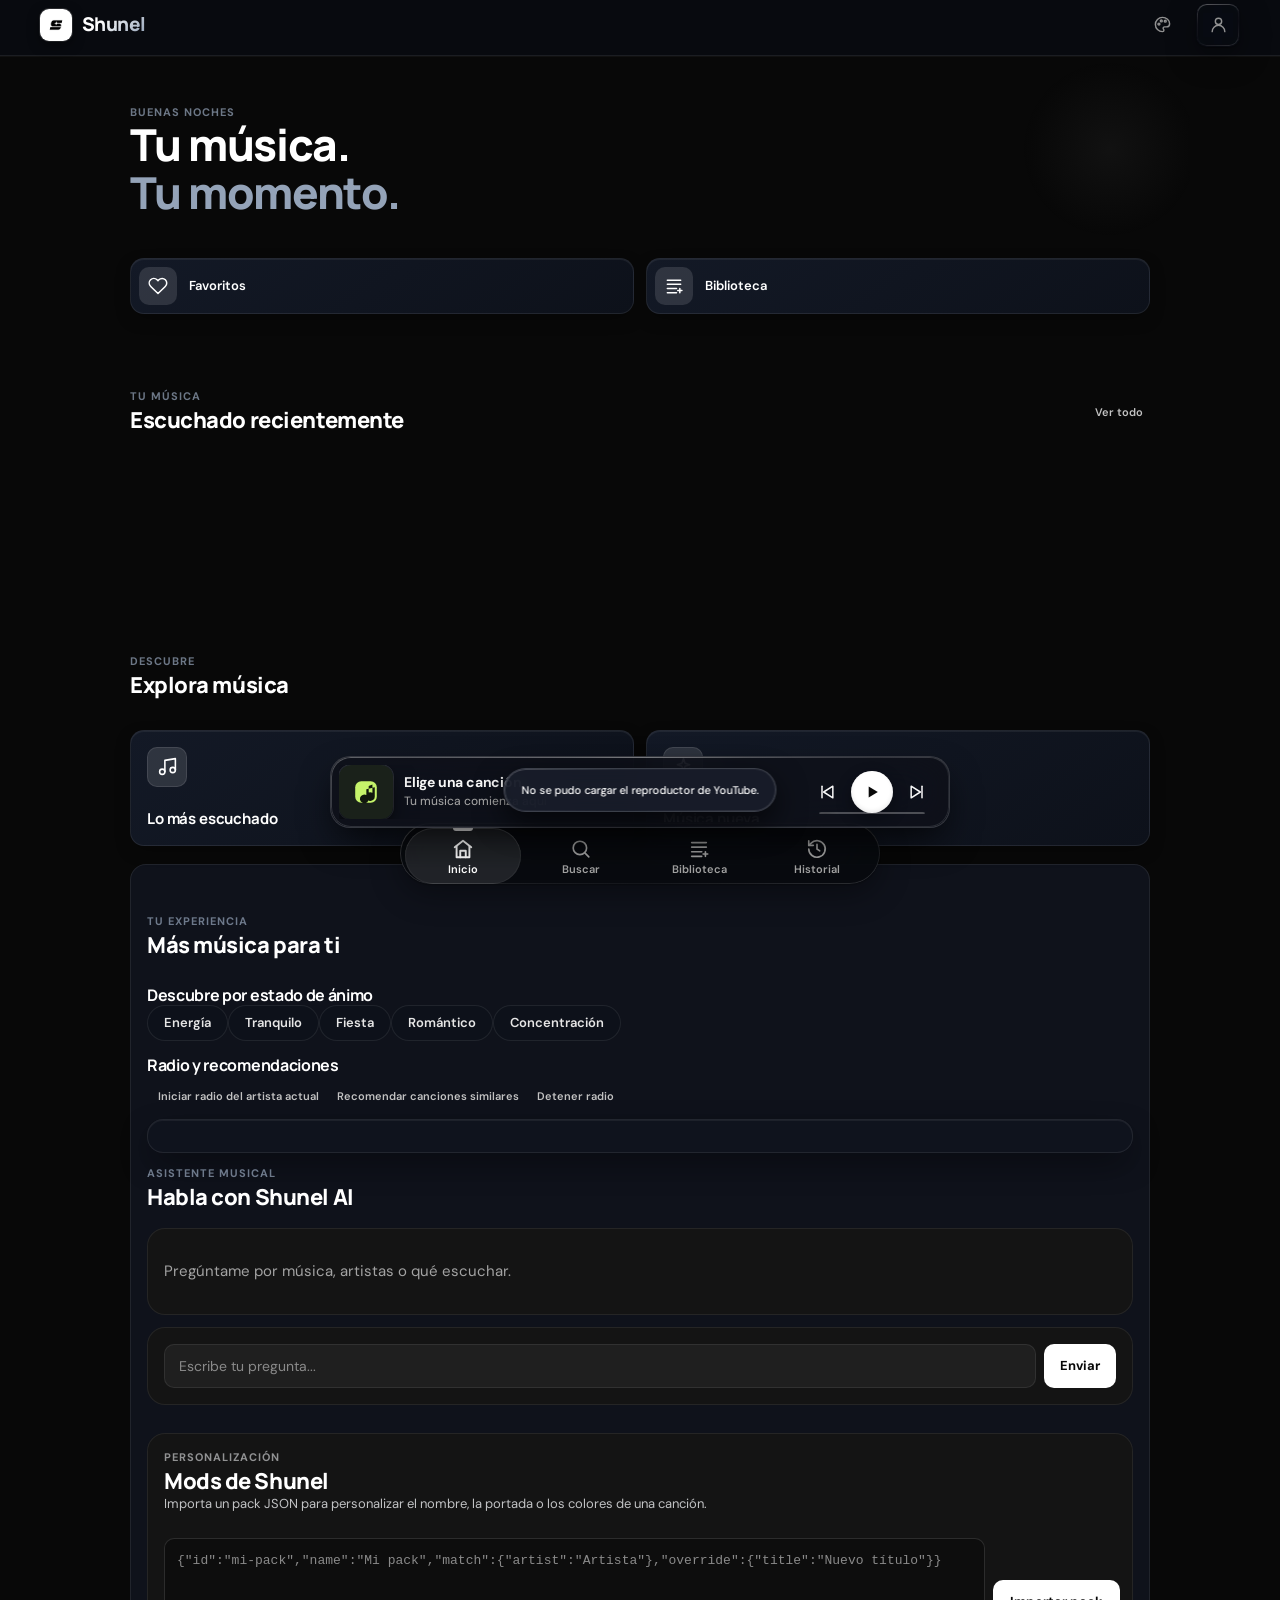
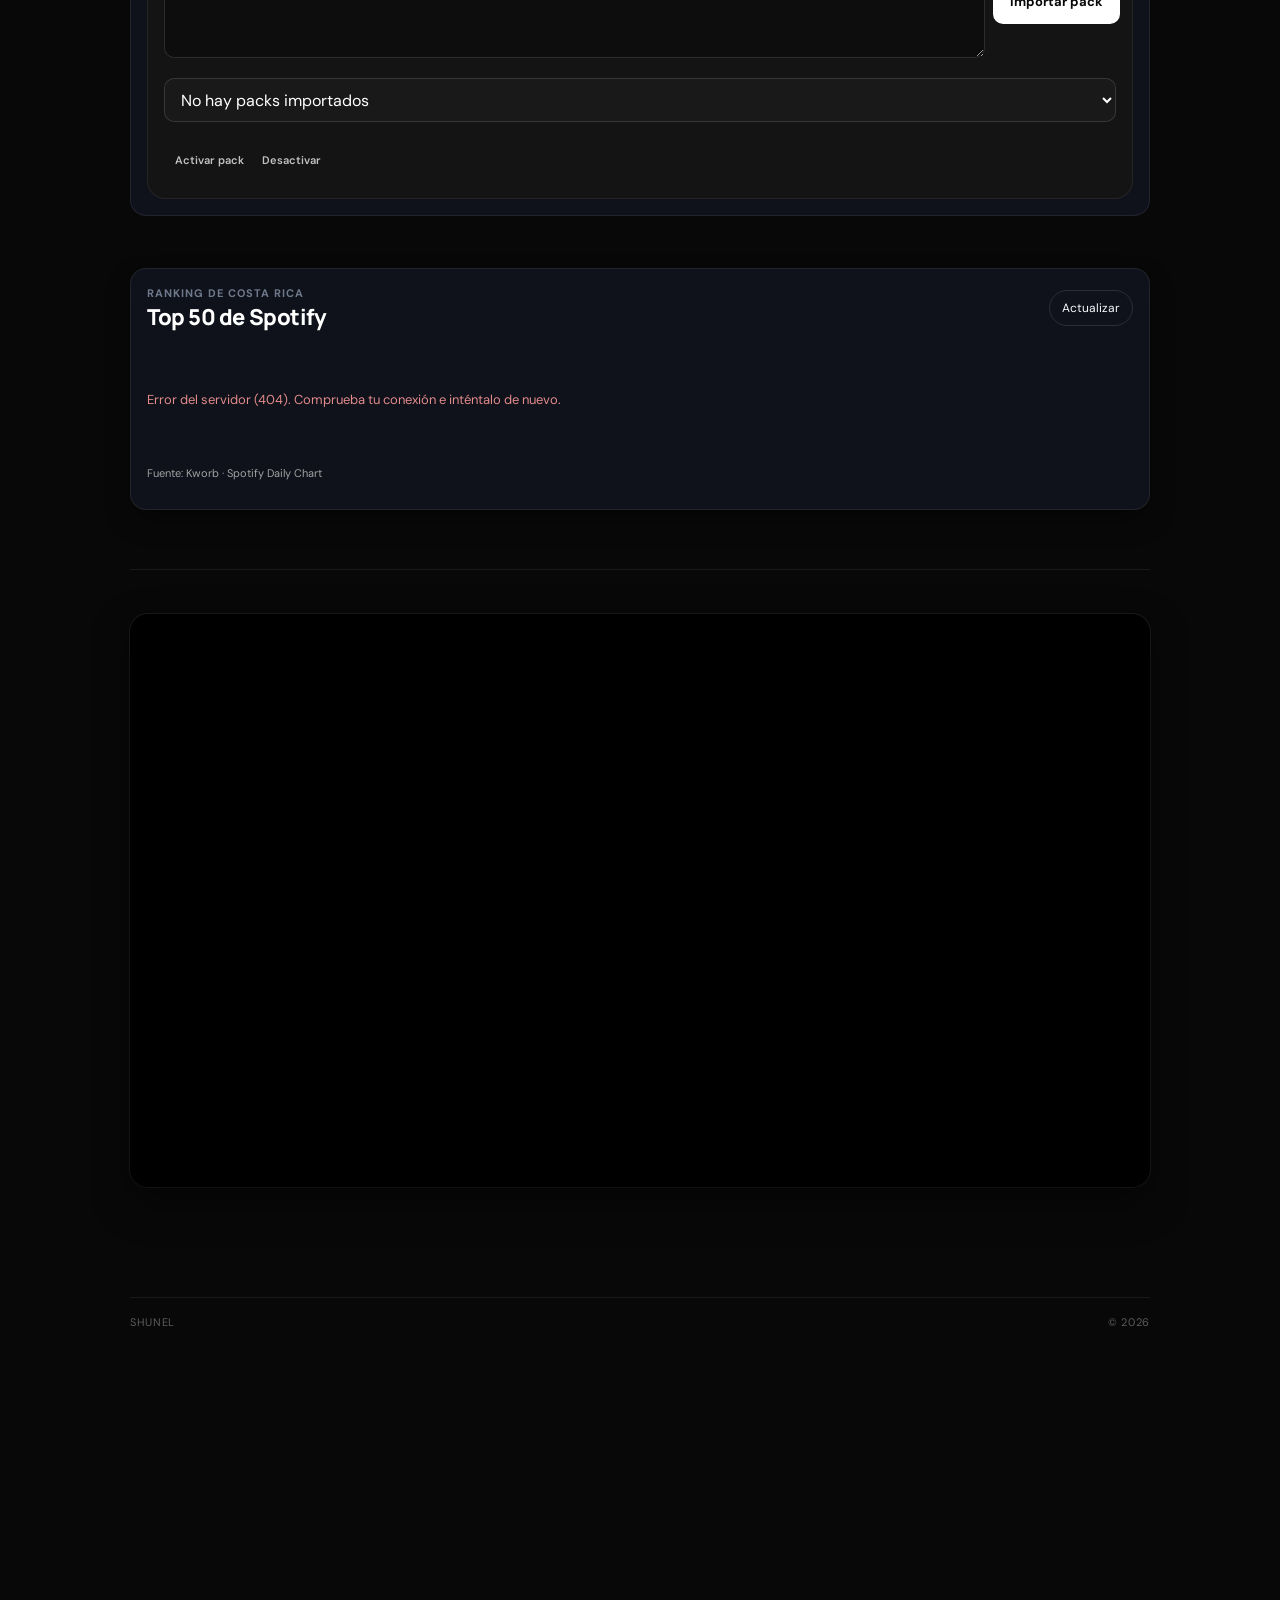
==== commit 39b9d028: "update" ====
--- a/index.html
+++ b/index.html
@@ -174,6 +174,8 @@
       -moz-osx-font-smoothing: grayscale;
       scroll-behavior: smooth;
       scroll-padding-top: calc(env(safe-area-inset-top, 0px) + 72px);
+      /* // Evita que el rebote del scroll se pase a la página (estaba en el original) */
+      overscroll-behavior-y: contain;
     }
 
     :focus-visible {
@@ -1672,6 +1674,34 @@
       }
     }, { signal });
 
+    // // ---------- 21.9b Puente CSS para player.css y lyrics.css ----------
+    // // --progress: porcentaje de avance para pintar la barra rellena con el acento.
+    // // ui.js actualiza aria-valuetext en cada avance, así que se observa ese atributo
+    // // (sin bucles rAF ni sondeos).
+    function paintProgress(input) {
+      const max = Number(input.max) || 0;
+      const value = Number(input.value) || 0;
+      const pct = max > 0 ? Math.min(100, Math.max(0, (value / max) * 100)) : 0;
+      input.style.setProperty("--progress", `${pct.toFixed(2)}%`);
+    }
+    for (const id of ["progressBar", "fullProgressBar"]) {
+      const input = document.getElementById(id);
+      if (!input) continue;
+      paintProgress(input);
+      input.addEventListener("input", () => paintProgress(input), { signal, passive: true });
+      observe(input, () => paintProgress(input), { attributes: true, attributeFilter: ["aria-valuetext", "max"] });
+    }
+
+    // // --song-color: app.js lo calcula desde la portada y lo pone en #fullPlayer.
+    // // Se copia a <html> para que la vista de letras también se tiña con la canción.
+    const fullPlayerEl = $("#fullPlayer");
+    function mirrorSongColor() {
+      const color = fullPlayerEl?.style.getPropertyValue("--song-color").trim();
+      if (color) root.style.setProperty("--song-color", color);
+    }
+    mirrorSongColor();
+    observe(fullPlayerEl, mirrorSongColor, { attributes: true, attributeFilter: ["style"] });
+
     // // ---------- 21.10 Limpieza (sin fugas) ----------
     // // pagehide en vez de unload: compatible con el bfcache de Safari
     window.addEventListener("pagehide", event => {
--- a/css/style.css
+++ b/css/style.css
@@ -184,14 +184,18 @@
   html {
     width: 100%;
     min-height: 100%;
-    overflow-x: hidden;
-    overflow-x: clip;   /* no rompe position: sticky */
+    /* SCROLL FIX: <html> no lleva overflow. Así el overflow-x del
+       <body> pasa directo a la pantalla (sin scroll lateral) y el
+       body NO se vuelve un contenedor de scroll anidado, que es lo
+       que en iPhone rompe el sticky y hace que el scroll se trabe. */
+    overscroll-behavior-y: contain;
     background: var(--bg);
     scroll-behavior: smooth;
     -webkit-text-size-adjust: 100%;
     text-size-adjust: 100%;
-    /* evita el zoom por doble toque sin bloquear el pinch-zoom */
-    touch-action: manipulation;
+    /* solo desplazamiento (sin zoom accidental con dos dedos),
+       como en tu versión original */
+    touch-action: pan-x pan-y;
   }
 
   body {
@@ -202,8 +206,8 @@
     min-height: 100vh;
     min-height: 100dvh;
     overflow-x: hidden;
-    overflow-x: clip;
     overscroll-behavior-x: none;
+    touch-action: pan-x pan-y;
 
     background: var(--bg);
     color: var(--text);
@@ -282,8 +286,12 @@
   /* Fondo ambiental muy sutil: da "algo" que refractar al vidrio */
   body::before {
     content: "";
-    position: fixed;
-    inset: 0;
+    /* SCROLL FIX: absolute en vez de fixed. Una capa fija a pantalla
+       completa se repinta en cada scroll y "salta" en iOS cuando la
+       barra de Safari se encoge. */
+    position: absolute;
+    inset: 0 0 auto 0;
+    height: 100vh;
     z-index: -1;
     pointer-events: none;
     background:
@@ -297,6 +305,17 @@
     min-height: 100vh;
     min-height: 100dvh;
     isolation: isolate;
+  }
+
+  /* SCROLL FIX: el brillo decorativo del saludo (animations.css,
+     right: -50px + scale 1.15) se salía ~40 px por la derecha y en
+     iPhone la página se podía arrastrar de lado. "clip" recorta sin
+     crear un contenedor de scroll, así el topbar sticky sigue igual. */
+  @supports (overflow: clip) {
+    .main-content { overflow-x: clip; }
+  }
+  @supports not (overflow: clip) {
+    .home-greeting::after { right: 0 !important; }
   }
 
   #app,
@@ -2120,8 +2139,9 @@
     background: linear-gradient(180deg, rgba(8, 8, 8, .82) 0%, rgba(8, 8, 8, .55) 70%, rgba(8, 8, 8, .25) 100%);
     -webkit-backdrop-filter: blur(18px) saturate(160%);
     backdrop-filter: blur(18px) saturate(160%);
-    -webkit-mask-image: linear-gradient(180deg, #000 78%, transparent);
-    mask-image: linear-gradient(180deg, #000 78%, transparent);
+    /* SCROLL FIX: sin mask-image. En Safari, mask + backdrop-filter
+       sobre un elemento sticky parpadea y se traba al hacer scroll. */
+    box-shadow: 0 1px 0 rgba(255, 255, 255, .04);
     padding-bottom: 6px;
   }
 
--- a/css/player.css
+++ b/css/player.css
@@ -1,76 +1,118 @@
-
-/* =========================================================
-   SHUNEL 2.0 — PLAYER SYSTEM
-   Liquid Glass / Editorial Dark
-   iOS · Mobile First
-   Complete Player Stylesheet
-========================================================= */
-
-/* =========================================================
-   01. PLAYER TOKENS
-========================================================= */
+/* =========================================================
+   SHUNEL 3.0 — PLAYER SYSTEM
+   Liquid Glass / Editorial Dark · iOS · Mobile First
+
+   Mismos selectores que la versión 2.0: no hay que tocar
+   app.js, ui.js ni player.js.
+
+   Novedades:
+   - Material Liquid Glass (tinte + blur + borde especular
+     + brillo interior) en dock, botones, cola, menús y video.
+   - Fondo del reproductor teñido con el color de la portada
+     (--song-color, que app.js ya calculaba pero nadie usaba).
+   - Portada que "respira": se encoge en pausa y crece al
+     reproducir, como Apple Music.
+   - Barras de progreso rellenas con tu color de acento
+     (--progress lo pone index.html).
+   - Spinner en el botón de play mientras carga (.is-loading).
+   - Áreas táctiles de 44 px y safe areas en todo.
+
+   Referencias:
+   - Apple HIG Materials: developer.apple.com/design/human-interface-guidelines/materials
+   - Apple HIG Accessibility (44 pt): developer.apple.com/design/human-interface-guidelines/accessibility
+   - CSS Liquid Glass: github.com/nordify/css-liquid-glass
+========================================================= */
+
+
+/* =========================================================
+   01. TOKENS
+========================================================= */
+
+/* Permite animar el cambio de color entre canciones
+   (Safari 16.4+, Chrome 85+; donde no exista, cambia sin animar). */
+@property --song-color {
+  syntax: "<color>";
+  inherits: true;
+  initial-value: #242424;
+}
 
 :root {
+  /* Superficies */
   --player-bg: #080808;
   --player-bg-soft: #101010;
 
-  --player-surface: rgba(25,25,25,.82);
-  --player-surface-strong: rgba(19,19,19,.96);
-  --player-surface-light: rgba(255,255,255,.055);
-
-  --player-border: rgba(255,255,255,.09);
-  --player-border-light: rgba(255,255,255,.16);
-
+  --player-surface: rgba(25, 25, 25, .82);
+  --player-surface-strong: rgba(19, 19, 19, .96);
+  --player-surface-light: rgba(255, 255, 255, .055);
+
+  --player-border: rgba(255, 255, 255, .09);
+  --player-border-light: rgba(255, 255, 255, .16);
+
+  /* Texto */
   --player-text: #f7f7f7;
-  --player-muted: #999999;
-  --player-subtle: #686868;
-
-  --player-accent: #ffffff;
-  --player-accent-soft: rgba(255,255,255,.12);
-
+  --player-muted: #a3a3a3;
+  --player-subtle: #6e6e6e;
+
+  /* Acento: sigue al selector de color de la app */
+  --player-accent: var(--shunel-accent, #ffffff);
+  --player-on-accent: var(--shunel-on-accent, #080808);
+  --player-accent-soft: rgba(255, 255, 255, .12);
+
+  /* Liquid Glass */
+  --pg-tint: rgba(28, 28, 30, .58);
+  --pg-tint-strong: rgba(20, 20, 22, .76);
+  --pg-blur: 24px;
+  --pg-saturate: 180%;
+  --pg-rim: rgba(255, 255, 255, .26);
+  --pg-rim-soft: rgba(255, 255, 255, .07);
+  --pg-inner:
+    inset 0 1px 0 rgba(255, 255, 255, .14),
+    inset 0 -1px 0 rgba(255, 255, 255, .03);
+  --pg-button-glass:
+    linear-gradient(180deg, rgba(255, 255, 255, .12), rgba(255, 255, 255, .04));
+  --pg-button-shadow:
+    inset 0 1px 0 rgba(255, 255, 255, .18),
+    inset 0 0 0 1px rgba(255, 255, 255, .08),
+    0 6px 18px rgba(0, 0, 0, .28);
+
+  /* Formas */
   --player-radius: 16px;
   --player-radius-small: 11px;
-  --player-radius-large: 23px;
-
-  --player-blur: 18px;
-  --player-blur-heavy: 24px;
-
-  --player-shadow:
-    0 12px 35px rgba(0,0,0,.38);
-
-  --player-shadow-deep:
-    0 24px 70px rgba(0,0,0,.58);
-
-  --player-transition:
-    .24s cubic-bezier(.2,.8,.2,1);
-
-  --player-spring:
-    .36s cubic-bezier(.22,1.2,.36,1);
-
+  --player-radius-large: 24px;
+  --player-radius-art: 22px;
+
+  /* Sombras */
+  --player-shadow: 0 12px 35px rgba(0, 0, 0, .38);
+  --player-shadow-deep: 0 24px 70px rgba(0, 0, 0, .58);
+
+  /* Movimiento */
+  --player-transition: .24s cubic-bezier(.2, .8, .2, 1);
+  --player-spring: .5s cubic-bezier(.34, 1.36, .44, 1);
+  --player-ease-out: cubic-bezier(.22, 1, .36, 1);
+
+  /* Safe areas y medidas */
   --player-safe-bottom: env(safe-area-inset-bottom, 0px);
   --player-safe-top: env(safe-area-inset-top, 0px);
-
+  --player-safe-left: env(safe-area-inset-left, 0px);
+  --player-safe-right: env(safe-area-inset-right, 0px);
   --player-nav-height: var(--nav-height, 65px);
-
-  --player-font:
-    var(--font-body, 'DM Sans', sans-serif);
-
-  --player-display:
-    var(--font-display, 'Manrope', sans-serif);
-}
-
-/* =========================================================
-   02. BOX MODEL AND RESET
+  --player-tap: 44px;
+
+  /* Tipografía */
+  --player-font: var(--font-body, "DM Sans", -apple-system, sans-serif);
+  --player-display: var(--font-display, "Manrope", -apple-system, sans-serif);
+}
+
+
+/* =========================================================
+   02. BOX MODEL Y RESET
 ========================================================= */
 
 .player-dock,
 .full-player,
 .queue-panel,
 .youtube-stage,
-.player-menu {
-  box-sizing: border-box;
-}
-
+.player-menu,
 .player-dock *,
 .full-player *,
 .queue-panel *,
@@ -86,6 +128,8 @@
   font-family: inherit;
   -webkit-tap-highlight-color: transparent;
   touch-action: manipulation;
+  user-select: none;
+  -webkit-user-select: none;
 }
 
 .player-dock button:disabled,
@@ -95,15 +139,9 @@
   cursor: not-allowed;
 }
 
-.player-dock button,
-.full-player button,
-.queue-panel button {
-  user-select: none;
-  -webkit-user-select: none;
-}
-
-/* =========================================================
-   03. SVG ICON SYSTEM
+
+/* =========================================================
+   03. ICONOS SVG
 ========================================================= */
 
 .player-dock svg,
@@ -113,208 +151,166 @@
 .player-menu svg {
   display: block;
   flex-shrink: 0;
-
   fill: none;
   stroke: currentColor;
   stroke-width: 1.8;
   stroke-linecap: round;
   stroke-linejoin: round;
-
   pointer-events: none;
 }
 
-.player-controls svg {
-  width: 20px;
-  height: 20px;
-}
-
-.player-controls .play-button svg,
-.full-player-controls .play-button svg {
-  width: 22px;
-  height: 22px;
-}
+.player-controls svg { width: 20px; height: 20px; }
+.player-controls .play-button svg { width: 20px; height: 20px; }
 
 .full-player-header svg,
 .full-player-info svg,
-.full-player-options svg,
-.queue-header svg {
-  width: 20px;
-  height: 20px;
-}
-
-.full-player-controls svg {
-  width: 25px;
-  height: 25px;
-}
-
-.full-player-controls .play-button svg {
-  width: 27px;
-  height: 27px;
-}
-
-.full-player-options svg {
-  width: 18px;
-  height: 18px;
-}
-
-.queue-header svg {
-  width: 19px;
-  height: 19px;
-}
-
-/* =========================================================
-   04. GLASS MATERIAL
-========================================================= */
-
+.queue-header svg { width: 20px; height: 20px; }
+
+.full-player-controls svg { width: 28px; height: 28px; }
+.full-player-controls .play-button svg { width: 30px; height: 30px; }
+
+.full-player-options svg { width: 18px; height: 18px; }
+.queue-header svg { width: 19px; height: 19px; }
+
+
+/* =========================================================
+   04. MATERIAL LIQUID GLASS
+   Tres capas, como el material de Apple:
+   1) cuerpo: tinte translúcido + blur + saturación
+   2) borde especular (más brillante arriba-izquierda)
+   3) brillo interior superior (inset shadow)
+========================================================= */
+
+/* 4.1 Cuerpo de vidrio: superficies grandes */
 .player-dock,
+.queue-panel,
+.player-menu {
+  isolation: isolate;
+  -webkit-backdrop-filter: blur(var(--pg-blur)) saturate(var(--pg-saturate));
+  backdrop-filter: blur(var(--pg-blur)) saturate(var(--pg-saturate));
+}
+
+/* 4.2 Botones de vidrio: sin pseudo-elementos (más livianos),
+   el borde y el brillo van en box-shadow */
 .full-player-header .icon-button,
 .full-player-info .icon-button,
 .full-player-options button,
-.queue-panel,
-.queue-header .icon-button,
-.player-menu {
-  -webkit-backdrop-filter:
-    blur(var(--player-blur)) saturate(145%);
-
-  backdrop-filter:
-    blur(var(--player-blur)) saturate(145%);
-}
-
-.player-dock,
-.queue-panel {
-  isolation: isolate;
-}
-
+.queue-header .icon-button {
+  background: var(--pg-button-glass), rgba(255, 255, 255, .03);
+  border: 0;
+  box-shadow: var(--pg-button-shadow);
+  -webkit-backdrop-filter: blur(16px) saturate(170%);
+  backdrop-filter: blur(16px) saturate(170%);
+}
+
+/* 4.3 Borde especular con máscara (solo superficies grandes) */
 .player-dock::before,
-.queue-panel::before {
+.queue-panel::before,
+.player-menu::before {
   content: "";
   position: absolute;
   inset: 0;
-
   z-index: -1;
+  padding: 1px;
+  border-radius: inherit;
+  background: linear-gradient(
+    155deg,
+    var(--pg-rim) 0%,
+    var(--pg-rim-soft) 34%,
+    rgba(255, 255, 255, .02) 62%,
+    rgba(255, 255, 255, .12) 100%
+  );
+  -webkit-mask:
+    linear-gradient(#000 0 0) content-box,
+    linear-gradient(#000 0 0);
+  -webkit-mask-composite: xor;
+  mask:
+    linear-gradient(#000 0 0) content-box exclude,
+    linear-gradient(#000 0 0);
   pointer-events: none;
-
-  border-radius: inherit;
-
-  background: linear-gradient(
-    145deg,
-    rgba(255,255,255,.09),
-    transparent 38%,
-    transparent 75%,
-    rgba(255,255,255,.025)
-  );
-}
-
+}
+
+/* 4.4 Brillo superior del dock (reflejo de luz) */
 .player-dock::after {
   content: "";
   position: absolute;
-
   top: 0;
-  left: 15%;
-
-  width: 70%;
+  left: 12%;
+  width: 76%;
   height: 1px;
-
   pointer-events: none;
-
-  background: linear-gradient(
-    90deg,
-    transparent,
-    rgba(255,255,255,.2),
-    transparent
-  );
-}
-
-/* =========================================================
-   05. MINI PLAYER DOCK
+  background: linear-gradient(90deg, transparent, rgba(255, 255, 255, .34), transparent);
+}
+
+
+/* =========================================================
+   05. MINI PLAYER (DOCK)
 ========================================================= */
 
 .player-dock {
   position: fixed;
   z-index: 50;
-
-  left: 12px;
-  right: 12px;
-
-  bottom: calc(
-    var(--player-nav-height) +
-    var(--player-safe-bottom) +
-    9px
-  );
-
-  min-height: 68px;
-
+  left: calc(10px + var(--player-safe-left));
+  right: calc(10px + var(--player-safe-right));
+  bottom: calc(var(--player-nav-height) + var(--player-safe-bottom) + 10px);
+
+  min-height: 64px;
   display: flex;
   align-items: center;
   justify-content: space-between;
   gap: 8px;
-
-  padding: 8px 12px;
-
+  padding: 8px 10px 8px 8px;
   overflow: hidden;
 
-  background: linear-gradient(
-    135deg,
-    rgba(30,30,32,.94),
-    rgba(17,17,19,.93)
-  );
-
-  border: 1px solid var(--player-border-light);
-  border-radius: 17px;
-
+  /* tinte + un toque del color de la canción */
+  background:
+    linear-gradient(180deg, rgba(255, 255, 255, .08), rgba(255, 255, 255, .015) 46%, rgba(255, 255, 255, 0)),
+    radial-gradient(120% 140% at 0% 50%, color-mix(in srgb, var(--song-color) 26%, transparent), transparent 62%),
+    var(--pg-tint);
+  border: 0;
+  border-radius: 20px;
   box-shadow:
-    0 10px 30px rgba(0,0,0,.42),
-    inset 0 1px 0 rgba(255,255,255,.09);
+    0 12px 32px rgba(0, 0, 0, .42),
+    var(--pg-inner);
 
   cursor: pointer;
-
   transition:
     transform var(--player-transition),
     opacity var(--player-transition),
-    background var(--player-transition);
-}
-
-.player-dock:active {
-  transform: scale(.985);
-}
-
-.player-dock[hidden] {
-  display: none !important;
-}
-
-/* =========================================================
-   06. NOW PLAYING
+    --song-color .8s ease;
+}
+
+.player-dock:active { transform: scale(.985); }
+.player-dock[hidden] { display: none !important; }
+
+
+/* =========================================================
+   06. CANCIÓN ACTUAL
 ========================================================= */
 
 .now-playing {
   position: relative;
   z-index: 1;
-
   flex: 1;
   min-width: 0;
-
   display: flex;
   align-items: center;
   gap: 11px;
-
   overflow: hidden;
   cursor: pointer;
 }
 
 .current-art,
 .now-playing img {
-  width: 47px;
-  height: 47px;
-
-  flex: 0 0 47px;
-
+  width: 46px;
+  height: 46px;
+  flex: 0 0 46px;
   object-fit: cover;
-  border-radius: 9px;
-
+  border-radius: 12px;
   background: #202020;
-
-  box-shadow: 0 4px 12px rgba(0,0,0,.32);
-
+  box-shadow:
+    0 6px 14px rgba(0, 0, 0, .36),
+    0 0 0 1px rgba(255, 255, 255, .06);
   transition:
     transform var(--player-transition),
     opacity var(--player-transition);
@@ -327,55 +323,47 @@
 
 .now-playing-text {
   min-width: 0;
-
   display: flex;
   flex-direction: column;
   justify-content: center;
-  gap: 4px;
+  gap: 3px;
 }
 
 .current-title {
   display: block;
-
   overflow: hidden;
   white-space: nowrap;
   text-overflow: ellipsis;
-
   color: var(--player-text);
-
   font-family: var(--player-font);
-  font-size: 13px;
+  font-size: 14px;
   font-weight: 700;
   letter-spacing: -.2px;
+  line-height: 1.25;
 }
 
 .current-channel {
   display: block;
-
   overflow: hidden;
   white-space: nowrap;
   text-overflow: ellipsis;
-
   color: var(--player-muted);
-
-  font-size: 11px;
-  font-weight: 400;
-}
-
-.favorite-current {
-  display: none;
-}
-
-/* =========================================================
-   07. MINI PLAYER CONTROLS
+  font-size: 12px;
+  font-weight: 450;
+  line-height: 1.3;
+}
+
+.favorite-current { display: none; }
+
+
+/* =========================================================
+   07. CONTROLES DEL MINI PLAYER
 ========================================================= */
 
 .player-center {
   position: relative;
   z-index: 2;
-
   flex-shrink: 0;
-
   display: flex;
   align-items: center;
   justify-content: center;
@@ -385,7 +373,7 @@
   display: flex;
   align-items: center;
   justify-content: center;
-  gap: 5px;
+  gap: 2px;
 }
 
 .player-controls button,
@@ -394,19 +382,15 @@
   display: inline-flex;
   align-items: center;
   justify-content: center;
-
   border: 0;
   outline: none;
-
   background: transparent;
   color: var(--player-text);
-
   cursor: pointer;
-
   transition:
     transform .16s ease,
     opacity .16s ease,
-    background .16s ease;
+    background-color .16s ease;
 }
 
 .player-controls button:active,
@@ -416,47 +400,44 @@
   opacity: .72;
 }
 
+/* 44 px de área táctil aunque el icono se vea pequeño */
 .control-button {
-  width: 36px;
-  height: 38px;
-
+  width: var(--player-tap);
+  height: var(--player-tap);
   border-radius: 50%;
-
   font-size: 15px;
 }
 
-.control-button:active {
-  background: rgba(255,255,255,.1);
-}
-
-/* =========================================================
-   08. PLAY BUTTON
+.control-button:active { background: rgba(255, 255, 255, .1); }
+
+
+/* =========================================================
+   08. BOTÓN DE PLAY
+   Usa el color de acento elegido por el usuario.
 ========================================================= */
 
 .play-button {
   position: relative;
-
-  width: 40px !important;
-  height: 40px !important;
-
+  width: 42px !important;
+  height: 42px !important;
   display: inline-flex;
   align-items: center;
   justify-content: center;
-
   flex-shrink: 0;
-
   border: 0;
   border-radius: 50%;
 
-  background: #ffffff !important;
-  color: #080808 !important;
+  background: var(--player-accent) !important;
+  color: var(--player-on-accent) !important;
 
   font-size: 15px !important;
   font-weight: 800;
-
   cursor: pointer;
 
-  box-shadow: 0 3px 12px rgba(0,0,0,.25);
+  box-shadow:
+    0 6px 16px rgba(0, 0, 0, .3),
+    inset 0 1px 0 rgba(255, 255, 255, .5),
+    inset 0 -2px 4px rgba(0, 0, 0, .08);
 
   transition:
     transform var(--player-spring),
@@ -470,113 +451,111 @@
 
 .play-button:active {
   transform: scale(.9);
-  box-shadow: 0 0 0 6px rgba(255,255,255,.07);
-}
-
-/* =========================================================
-   09. MINI PLAYER PROGRESS
+  box-shadow: 0 0 0 6px rgba(255, 255, 255, .08);
+}
+
+/* 8.1 Cargando: anillo giratorio (ui.js pone .is-loading y aria-busy) */
+.play-button.is-loading::after {
+  content: "";
+  position: absolute;
+  inset: -4px;
+  border-radius: 50%;
+  border: 2px solid transparent;
+  border-top-color: var(--player-accent);
+  border-right-color: color-mix(in srgb, var(--player-accent) 40%, transparent);
+  animation: player-spin .8s linear infinite;
+  pointer-events: none;
+}
+
+.play-button.is-loading svg { opacity: .55; }
+
+@keyframes player-spin {
+  to { transform: rotate(360deg); }
+}
+
+
+/* =========================================================
+   09. PROGRESO DEL MINI PLAYER
+   Línea fina en el borde inferior, con el acento.
 ========================================================= */
 
 .player-dock .progress-row {
   position: absolute;
-
-  left: 0;
-  right: 0;
+  left: 14px;
+  right: 14px;
   bottom: 0;
-
-  width: 100%;
-  height: 3px;
-
+  width: auto;
+  height: 2px;
   display: block;
-
   margin: 0;
   padding: 0;
-
   overflow: hidden;
-
-  background: rgba(255,255,255,.13);
-}
-
-.player-dock .progress-row span {
-  display: none;
-}
+  border-radius: 2px;
+  background: rgba(255, 255, 255, .12);
+}
+
+.player-dock .progress-row span { display: none; }
 
 .player-dock .progress-row input {
   position: absolute;
   inset: 0;
-
   width: 100%;
-  height: 3px;
-
+  height: 2px;
   display: block;
-
   margin: 0;
   padding: 0;
-
   appearance: none;
   -webkit-appearance: none;
-
   border: 0;
   border-radius: 0;
-
+  background:
+    linear-gradient(90deg, var(--player-accent) var(--progress, 0%), transparent var(--progress, 0%));
+  cursor: pointer;
+  pointer-events: none; /* el dock entero abre el reproductor */
+}
+
+.player-dock .progress-row input::-webkit-slider-runnable-track {
+  height: 2px;
   background: transparent;
-
-  cursor: pointer;
-}
-
-.player-dock .progress-row input::-webkit-slider-runnable-track {
-  height: 3px;
-  background: transparent;
 }
 
 .player-dock .progress-row input::-webkit-slider-thumb {
-  width: 3px;
-  height: 3px;
-
+  width: 0;
+  height: 2px;
   appearance: none;
   -webkit-appearance: none;
-
-  background: #ffffff;
-  box-shadow: -500px 0 0 500px #ffffff;
-}
-
-.player-dock .progress-row input::-moz-range-track {
-  height: 3px;
   background: transparent;
-}
-
-.player-dock .progress-row input::-moz-range-progress {
-  height: 3px;
-  background: #ffffff;
-}
+  border: 0;
+}
+
+.player-dock .progress-row input::-moz-range-track { height: 2px; background: transparent; }
+.player-dock .progress-row input::-moz-range-progress { height: 2px; background: var(--player-accent); }
+.player-dock .progress-row input::-moz-range-thumb { width: 0; height: 0; border: 0; background: transparent; }
 
 .player-dock .progress-row input:focus-visible {
-  outline: 2px solid #ffffff;
+  outline: 2px solid var(--player-accent);
   outline-offset: 3px;
 }
 
-/* =========================================================
-   10. MINI PLAYER OPTIONAL CONTROLS
-========================================================= */
-
-.player-extra {
-  display: none;
-}
-
-.expand-player {
-  display: none !important;
-}
-
-/* =========================================================
-   11. FULL PLAYER
+
+/* =========================================================
+   10. CONTROLES OPCIONALES DEL MINI PLAYER
+========================================================= */
+
+.player-extra { display: none; }
+.expand-player { display: none !important; }
+
+
+/* =========================================================
+   11. REPRODUCTOR COMPLETO
+   Fondo teñido con el color de la portada: el vidrio de los
+   botones tiene algo que "refractar".
 ========================================================= */
 
 .full-player {
   position: fixed;
   z-index: 200;
-
   inset: 0;
-
   width: 100%;
   height: 100%;
   height: 100dvh;
@@ -585,177 +564,185 @@
   flex-direction: column;
 
   padding:
-    calc(12px + var(--player-safe-top))
-    22px
-    calc(18px + var(--player-safe-bottom));
+    calc(10px + var(--player-safe-top))
+    calc(20px + var(--player-safe-right))
+    calc(18px + var(--player-safe-bottom))
+    calc(20px + var(--player-safe-left));
 
   overflow-x: hidden;
   overflow-y: auto;
-
   overscroll-behavior: contain;
   -webkit-overflow-scrolling: touch;
-
   scrollbar-width: none;
 
   background:
-    radial-gradient(
-      ellipse at 50% 22%,
-      rgba(255,255,255,.055),
-      transparent 56%
-    ),
-    #080808;
+    radial-gradient(130% 75% at 50% -5%, color-mix(in srgb, var(--song-color) 78%, transparent), transparent 72%),
+    radial-gradient(90% 55% at 100% 100%, color-mix(in srgb, var(--song-color) 34%, transparent), transparent 70%),
+    radial-gradient(80% 50% at 0% 85%, color-mix(in srgb, var(--song-color) 22%, transparent), transparent 70%),
+    var(--player-bg);
 
   opacity: 0;
   visibility: hidden;
   pointer-events: none;
-
-  transform: translateY(18px);
+  transform: translateY(24px);
 
   transition:
-    opacity .28s ease,
-    visibility .28s ease,
-    transform .32s cubic-bezier(.2,.8,.2,1);
-}
-
-.full-player::-webkit-scrollbar {
-  display: none;
-}
+    opacity .3s ease,
+    visibility .3s ease,
+    transform .42s var(--player-ease-out),
+    --song-color 1s ease;
+}
+
+/* Navegadores sin color-mix(): degradado neutro */
+@supports not (color: color-mix(in srgb, red 50%, transparent)) {
+  .full-player {
+    background:
+      radial-gradient(ellipse at 50% 22%, rgba(255, 255, 255, .06), transparent 56%),
+      var(--player-bg);
+  }
+  .player-dock {
+    background: var(--pg-tint);
+  }
+}
+
+.full-player::-webkit-scrollbar { display: none; }
 
 .full-player.active {
   opacity: 1;
   visibility: visible;
   pointer-events: auto;
-
   transform: translateY(0);
 }
 
-.full-player[hidden] {
-  display: none !important;
-}
-
-/* =========================================================
-   12. FULL PLAYER HEADER
+.full-player[hidden] { display: none !important; }
+
+
+/* =========================================================
+   12. CABECERA DEL REPRODUCTOR COMPLETO
 ========================================================= */
 
 .full-player-header {
   position: relative;
   z-index: 2;
-
   width: 100%;
-  min-height: 44px;
-
+  max-width: 460px;
+  min-height: var(--player-tap);
   display: flex;
   align-items: center;
   justify-content: space-between;
-  gap: 12px;
-
-  margin-bottom: 15px;
+  gap: 10px;
+  margin: 0 auto 14px;
 }
 
 .full-player-header > span {
-  color: var(--player-muted);
-
-  font-size: 9px;
+  flex: 1;
+  min-width: 0;
+  overflow: hidden;
+  white-space: nowrap;
+  text-overflow: ellipsis;
+  text-align: center;
+  color: rgba(255, 255, 255, .62);
+  font-size: 10px;
   font-weight: 700;
-  letter-spacing: 1.5px;
+  letter-spacing: 1.6px;
   text-transform: uppercase;
 }
 
 .full-player-header .icon-button {
-  width: 41px;
-  height: 41px;
-
+  width: var(--player-tap);
+  height: var(--player-tap);
   display: grid;
   place-items: center;
-
   flex: 0 0 auto;
-
-  border: 1px solid var(--player-border);
   border-radius: 50%;
-
-  background: rgba(255,255,255,.065);
   color: #ffffff;
-
+  cursor: pointer;
   transition:
     transform var(--player-transition),
-    background var(--player-transition);
+    background-color var(--player-transition);
 }
 
 .full-player-header .icon-button:active {
   transform: scale(.9);
-  background: rgba(255,255,255,.14);
-}
-
-/* =========================================================
-   13. FULL PLAYER CONTENT
+  background-color: rgba(255, 255, 255, .14);
+}
+
+
+/* =========================================================
+   13. CONTENIDO
 ========================================================= */
 
 .full-player-content {
   position: relative;
-
   width: 100%;
   max-width: 430px;
-
   display: flex;
   flex-direction: column;
-  gap: 20px;
-
+  gap: clamp(14px, 2.6vh, 22px);
   margin: auto;
 }
 
-/* =========================================================
-   14. ALBUM ART
+
+/* =========================================================
+   14. PORTADA
+   Se encoge en pausa y crece al reproducir (body.is-playing
+   lo pone ui.js). Usa la propiedad "scale" para no chocar con
+   la animación de entrada, que usa "translate".
 ========================================================= */
 
 .full-player-art {
   position: relative;
-
   display: block;
-
-  width: 100%;
+  /* el ancho manda y el alto lo sigue: siempre cuadrada */
+  width: min(100%, 44vh, 430px);
   max-width: 100%;
-  max-height: min(46vh,430px);
-
+  height: auto;
   aspect-ratio: 1 / 1;
-
   margin: 0 auto;
-
   object-fit: cover;
 
-  border: 1px solid rgba(255,255,255,.055);
-  border-radius: 17px;
-
+  border: 0;
+  border-radius: var(--player-radius-art);
   background: #181818;
 
   box-shadow:
-    0 20px 55px rgba(0,0,0,.52),
-    0 2px 8px rgba(255,255,255,.035);
-
+    0 22px 50px rgba(0, 0, 0, .5),
+    0 0 0 1px rgba(255, 255, 255, .06);
+
+  scale: .86;
   transform: translateZ(0);
 
   transition:
-    transform .4s var(--player-transition),
+    scale .6s var(--player-spring),
+    box-shadow .6s var(--player-ease-out),
     border-radius .3s ease;
 }
 
+body.is-playing .full-player-art {
+  scale: 1;
+  box-shadow:
+    0 30px 70px rgba(0, 0, 0, .58),
+    0 10px 40px color-mix(in srgb, var(--song-color) 45%, transparent),
+    0 0 0 1px rgba(255, 255, 255, .07);
+}
+
 .full-player.active .full-player-art {
-  animation: album-enter .45s var(--player-transition) both;
+  animation: album-enter .5s var(--player-ease-out) both;
+}
+
+/* ui.js pone .is-loading mientras baja la portada */
+.full-player-art.is-loading {
+  opacity: .6;
 }
 
 @keyframes album-enter {
-  from {
-    opacity: .7;
-    transform: scale(.97) translateY(7px);
-  }
-
-  to {
-    opacity: 1;
-    transform: scale(1) translateY(0);
-  }
-}
-
-/* =========================================================
-   15. SONG INFORMATION
+  from { opacity: .6; translate: 0 10px; }
+  to   { opacity: 1;  translate: 0 0; }
+}
+
+
+/* =========================================================
+   15. INFORMACIÓN DE LA CANCIÓN
 ========================================================= */
 
 .full-player-info {
@@ -763,7 +750,6 @@
   align-items: center;
   justify-content: space-between;
   gap: 14px;
-
   min-width: 0;
 }
 
@@ -774,210 +760,224 @@
 
 .full-player-info h2 {
   display: -webkit-box;
-
-  margin: 0 0 5px;
-
+  margin: 0 0 4px;
   overflow: hidden;
   overflow-wrap: anywhere;
-
   -webkit-box-orient: vertical;
   -webkit-line-clamp: 2;
-
   color: #ffffff;
-
   font-family: var(--player-display);
-  font-size: clamp(17px,4.5vw,21px);
-  font-weight: 750;
-  line-height: 1.25;
+  font-size: clamp(19px, 5.4vw, 24px);
+  font-weight: 800;
+  line-height: 1.2;
   letter-spacing: -.5px;
+  text-wrap: balance;
 }
 
 .full-player-info p {
   margin: 0;
-
   overflow: hidden;
   text-overflow: ellipsis;
   white-space: nowrap;
-
-  color: var(--player-muted);
-  font-size: 12px;
-  line-height: 1.5;
+  color: rgba(255, 255, 255, .66);
+  font-size: 14px;
+  font-weight: 500;
+  line-height: 1.45;
 }
 
 .full-player-info .icon-button {
-  width: 43px;
-  height: 43px;
-
+  width: var(--player-tap);
+  height: var(--player-tap);
   display: grid;
   place-items: center;
-
   flex: 0 0 auto;
-
-  border: 1px solid var(--player-border);
   border-radius: 50%;
-
-  background: rgba(255,255,255,.055);
   color: #ffffff;
-
+  cursor: pointer;
   transition:
-    transform var(--player-transition),
-    background var(--player-transition);
-}
-
-.full-player-info .icon-button:active {
-  transform: scale(.9);
-}
-
-.full-player-info .icon-button.is-favorite svg {
-  fill: #ffffff;
-  stroke: #ffffff;
-}
-
-/* =========================================================
-   16. FULL PROGRESS
+    transform var(--player-spring),
+    background-color var(--player-transition);
+}
+
+.full-player-info .icon-button:active { transform: scale(.86); }
+
+.full-player-info .icon-button.is-favorite svg,
+.full-player-info .icon-button[aria-pressed="true"] svg {
+  fill: var(--player-accent);
+  stroke: var(--player-accent);
+}
+
+.full-player-info .icon-button.is-favorite,
+.full-player-info .icon-button[aria-pressed="true"] {
+  animation: favorite-pop .42s var(--player-spring);
+}
+
+@keyframes favorite-pop {
+  0%   { transform: scale(1); }
+  40%  { transform: scale(1.18); }
+  100% { transform: scale(1); }
+}
+
+
+/* =========================================================
+   16. PROGRESO COMPLETO
+   Área táctil de 28 px, barra visual de 6 px que engorda
+   al tocarla (como iOS). El relleno usa --progress.
 ========================================================= */
 
 .full-progress {
   display: flex;
   flex-direction: column;
-  gap: 10px;
+  gap: 4px;
 }
 
 .full-progress input {
+  --track-h: 6px;
+
   display: block;
-
   width: 100%;
-  height: 5px;
-
+  height: 28px;
   margin: 0;
   padding: 0;
-
   appearance: none;
   -webkit-appearance: none;
-
   border: 0;
-  border-radius: 20px;
-
-  background: rgba(255,255,255,.19);
-
+  background: transparent;
   cursor: pointer;
-}
+  touch-action: none; /* arrastrar no hace scroll */
+}
+
+.full-progress input:active { --track-h: 10px; }
 
 .full-progress input::-webkit-slider-runnable-track {
-  height: 5px;
-  border-radius: 20px;
+  height: var(--track-h);
+  border-radius: 999px;
+  background:
+    linear-gradient(90deg,
+      var(--player-accent) 0 var(--progress, 0%),
+      rgba(255, 255, 255, .2) var(--progress, 0%) 100%);
+  box-shadow: inset 0 1px 1px rgba(0, 0, 0, .25);
+  transition: height .2s var(--player-ease-out);
 }
 
 .full-progress input::-webkit-slider-thumb {
-  width: 13px;
-  height: 13px;
-
+  width: 14px;
+  height: 14px;
   appearance: none;
   -webkit-appearance: none;
-
-  margin-top: -4px;
-
+  margin-top: calc((var(--track-h) - 14px) / 2);
   border: 0;
   border-radius: 50%;
-
   background: #ffffff;
-
-  box-shadow: 0 2px 8px rgba(0,0,0,.4);
+  box-shadow: 0 2px 8px rgba(0, 0, 0, .45);
+  transform: scale(.0001);
+  transition: transform .2s var(--player-spring), margin-top .2s var(--player-ease-out);
+}
+
+.full-progress input:active::-webkit-slider-thumb,
+.full-progress input:focus-visible::-webkit-slider-thumb {
+  transform: scale(1);
 }
 
 .full-progress input::-moz-range-track {
-  height: 5px;
-  border-radius: 20px;
-  background: rgba(255,255,255,.19);
+  height: var(--track-h);
+  border-radius: 999px;
+  background: rgba(255, 255, 255, .2);
 }
 
 .full-progress input::-moz-range-progress {
-  height: 5px;
-  border-radius: 20px;
-  background: #ffffff;
+  height: var(--track-h);
+  border-radius: 999px;
+  background: var(--player-accent);
 }
 
 .full-progress input::-moz-range-thumb {
-  width: 13px;
-  height: 13px;
-
+  width: 14px;
+  height: 14px;
   border: 0;
   border-radius: 50%;
-
   background: #ffffff;
 }
 
+.full-progress input:disabled { cursor: default; opacity: .6; }
+
 .full-progress input:focus-visible {
-  outline: 2px solid #ffffff;
-  outline-offset: 5px;
+  outline: 2px solid var(--player-accent);
+  outline-offset: 4px;
+  border-radius: 8px;
 }
 
 .full-time {
   display: flex;
   justify-content: space-between;
   gap: 10px;
-
-  color: #888888;
-
-  font-size: 10px;
+  color: rgba(255, 255, 255, .6);
+  font-size: 11px;
+  font-weight: 600;
   font-variant-numeric: tabular-nums;
-}
-
-/* =========================================================
-   17. FULL PLAYER CONTROLS
+  letter-spacing: .2px;
+}
+
+
+/* =========================================================
+   17. CONTROLES DEL REPRODUCTOR COMPLETO
 ========================================================= */
 
 .full-player-controls {
   display: flex;
   align-items: center;
   justify-content: center;
-  gap: clamp(25px,8vw,42px);
+  gap: clamp(22px, 9vw, 44px);
 }
 
 .full-player-controls button {
   display: inline-flex;
   align-items: center;
   justify-content: center;
-
   flex-shrink: 0;
-
   border: 0;
   background: transparent;
-
   color: #ffffff;
   cursor: pointer;
-
   transition:
-    transform .16s ease,
+    transform .18s var(--player-spring),
     opacity .16s ease,
-    background .16s ease;
+    background-color .16s ease;
 }
 
 .full-player-controls button:active {
-  transform: scale(.88);
-  opacity: .7;
-}
-
+  transform: scale(.86);
+  opacity: .75;
+}
+
+/* Al tocar aparece una "burbuja" de vidrio detrás del icono */
 .full-player-controls .control-button {
-  width: 44px;
-  height: 44px;
-
+  width: 56px;
+  height: 56px;
   border-radius: 50%;
-
   font-size: 19px;
 }
 
+.full-player-controls .control-button:active {
+  background: rgba(255, 255, 255, .12);
+  box-shadow: inset 0 1px 0 rgba(255, 255, 255, .16);
+}
+
 .full-player-controls .play-button {
-  width: 62px !important;
-  height: 62px !important;
-}
-
-.full-player-controls .play-button:active {
-  transform: scale(.92);
-}
-
-/* =========================================================
-   18. FULL PLAYER OPTIONS
+  width: 74px !important;
+  height: 74px !important;
+  box-shadow:
+    0 14px 34px rgba(0, 0, 0, .38),
+    0 0 0 1px rgba(255, 255, 255, .12),
+    inset 0 1px 0 rgba(255, 255, 255, .55),
+    inset 0 -3px 6px rgba(0, 0, 0, .1);
+}
+
+.full-player-controls .play-button:active { transform: scale(.92); }
+
+
+/* =========================================================
+   18. OPCIONES (pastillas de vidrio)
 ========================================================= */
 
 .full-player-options {
@@ -985,64 +985,55 @@
   justify-content: center;
   align-items: center;
   flex-wrap: wrap;
-  gap: 9px;
+  gap: 8px;
 }
 
 .full-player-options button {
-  min-height: 42px;
-
+  min-height: var(--player-tap);
   display: flex;
   align-items: center;
   justify-content: center;
   gap: 8px;
-
-  padding: 10px 15px;
-
-  border: 1px solid var(--player-border);
-  border-radius: 30px;
-
-  background: rgba(255,255,255,.045);
-  color: #d0d0d0;
-
-  font-size: 11px;
+  padding: 10px 16px;
+  border-radius: 999px;
+  color: #e6e6e6;
+  font-size: 13px;
   font-weight: 600;
-
   cursor: pointer;
-
   transition:
-    background var(--player-transition),
-    border-color var(--player-transition),
-    transform var(--player-transition);
+    background-color var(--player-transition),
+    transform var(--player-spring),
+    color var(--player-transition);
 }
 
 .full-player-options button:active {
-  transform: scale(.96);
-  background: rgba(255,255,255,.12);
-}
-
-.full-player-options button svg {
-  width: 17px;
-  height: 17px;
-}
-
-.full-player-options button.active {
-  border-color: rgba(255,255,255,.24);
-  background: rgba(255,255,255,.13);
-  color: #ffffff;
-}
-
-/* =========================================================
-   19. QUEUE PANEL
+  transform: scale(.95);
+  background-color: rgba(255, 255, 255, .14);
+}
+
+.full-player-options button svg { width: 17px; height: 17px; }
+
+.full-player-options button.active,
+.full-player-options button[aria-pressed="true"],
+.full-player-options button[aria-expanded="true"] {
+  color: var(--player-on-accent);
+  background: var(--player-accent);
+  box-shadow:
+    0 6px 18px rgba(0, 0, 0, .3),
+    inset 0 1px 0 rgba(255, 255, 255, .5);
+}
+
+
+/* =========================================================
+   19. PANEL DE COLA (hoja de vidrio)
 ========================================================= */
 
 .queue-panel {
   position: fixed;
   z-index: 300;
-
   left: 0;
   right: 0;
   bottom: 0;
-
   width: 100%;
   max-height: 82vh;
   max-height: 82dvh;
@@ -1051,84 +1042,70 @@
   flex-direction: column;
 
   padding:
-    26px
-    20px
-    calc(20px + var(--player-safe-bottom));
+    28px
+    calc(18px + var(--player-safe-right))
+    calc(20px + var(--player-safe-bottom))
+    calc(18px + var(--player-safe-left));
 
   overflow-x: hidden;
   overflow-y: auto;
-
   overscroll-behavior: contain;
   -webkit-overflow-scrolling: touch;
-
-  background: linear-gradient(
-    145deg,
-    rgba(31,31,31,.97),
-    rgba(13,13,13,.98)
-  );
-
-  border: 1px solid var(--player-border-light);
-  border-bottom: 0;
-  border-radius: 25px 25px 0 0;
+  scrollbar-width: none;
+
+  background:
+    linear-gradient(180deg, rgba(255, 255, 255, .07), rgba(255, 255, 255, 0) 30%),
+    var(--pg-tint-strong);
+  border: 0;
+  border-radius: 28px 28px 0 0;
 
   box-shadow:
-    0 -15px 50px rgba(0,0,0,.5),
-    inset 0 1px 0 rgba(255,255,255,.08);
-
-  -webkit-backdrop-filter:
-    blur(var(--player-blur-heavy)) saturate(150%);
-
-  backdrop-filter:
-    blur(var(--player-blur-heavy)) saturate(150%);
+    0 -18px 50px rgba(0, 0, 0, .5),
+    var(--pg-inner);
 
   opacity: 0;
   visibility: hidden;
   pointer-events: none;
-
-  transform: translateY(30px);
+  transform: translateY(32px);
 
   transition:
-    opacity .25s ease,
-    visibility .25s ease,
-    transform .3s var(--player-transition);
-}
+    opacity .26s ease,
+    visibility .26s ease,
+    transform .4s var(--player-ease-out);
+}
+
+.queue-panel::-webkit-scrollbar { display: none; }
 
 .queue-panel.active {
   opacity: 1;
   visibility: visible;
   pointer-events: auto;
-
   transform: translateY(0);
 }
 
-.queue-panel[hidden] {
-  display: none !important;
-}
-
-/* =========================================================
-   20. QUEUE HANDLE
+.queue-panel[hidden] { display: none !important; }
+
+
+/* =========================================================
+   20. ASA DE LA COLA
 ========================================================= */
 
 .queue-panel::after {
   content: "";
-
   position: absolute;
   top: 10px;
   left: 50%;
-
-  width: 38px;
-  height: 4px;
-
+  width: 40px;
+  height: 5px;
   transform: translateX(-50%);
-
   border-radius: 10px;
-  background: rgba(255,255,255,.25);
-
+  background: rgba(255, 255, 255, .28);
   pointer-events: none;
 }
 
-/* =========================================================
-   21. QUEUE HEADER
+
+/* =========================================================
+   21. CABECERA DE LA COLA
 ========================================================= */
 
 .queue-header {
@@ -1136,16 +1113,13 @@
   align-items: center;
   justify-content: space-between;
   gap: 12px;
-
-  margin-bottom: 17px;
+  margin-bottom: 16px;
 }
 
 .queue-header .eyebrow {
-  margin-bottom: 5px;
-
+  margin-bottom: 4px;
   color: var(--player-muted);
-
-  font-size: 9px;
+  font-size: 10px;
   font-weight: 700;
   letter-spacing: 1.4px;
   text-transform: uppercase;
@@ -1153,80 +1127,66 @@
 
 .queue-header h2 {
   margin: 0;
-
   color: #ffffff;
-
   font-family: var(--player-display);
-  font-size: 20px;
-  font-weight: 750;
+  font-size: 22px;
+  font-weight: 800;
   letter-spacing: -.5px;
 }
 
 .queue-header .icon-button {
-  width: 39px;
-  height: 39px;
-
+  width: var(--player-tap);
+  height: var(--player-tap);
   display: grid;
   place-items: center;
-
   flex: 0 0 auto;
-
-  border: 1px solid var(--player-border);
   border-radius: 50%;
-
-  background: rgba(255,255,255,.07);
   color: #ffffff;
-
   cursor: pointer;
-}
-
-/* =========================================================
-   22. QUEUE LIST
+  transition: transform var(--player-transition), background-color var(--player-transition);
+}
+
+.queue-header .icon-button:active { transform: scale(.9); }
+
+
+/* =========================================================
+   22. LISTA DE LA COLA
 ========================================================= */
 
 .queue-list {
   display: grid;
-  gap: 5px;
+  gap: 4px;
 }
 
 .queue-item {
   position: relative;
-
   display: flex;
   align-items: center;
-  gap: 11px;
-
+  gap: 12px;
   min-width: 0;
   min-height: 62px;
-
-  padding: 8px;
-
-  border: 1px solid transparent;
-  border-radius: 11px;
-
+  padding: 8px 10px 8px 8px;
+  border: 0;
+  border-radius: 14px;
   cursor: pointer;
-
   transition:
-    background var(--player-transition),
-    border-color var(--player-transition),
+    background-color var(--player-transition),
     transform var(--player-transition);
 }
 
 .queue-item:active {
-  background: rgba(255,255,255,.08);
+  background: rgba(255, 255, 255, .08);
   transform: scale(.99);
 }
 
 .queue-item img {
-  width: 45px;
-  height: 45px;
-
-  flex: 0 0 45px;
-
+  width: 46px;
+  height: 46px;
+  flex: 0 0 46px;
   object-fit: cover;
-  border-radius: 8px;
-
+  border-radius: 10px;
   background: #202020;
+  box-shadow: 0 0 0 1px rgba(255, 255, 255, .05);
 }
 
 .queue-item-info {
@@ -1236,163 +1196,143 @@
 
 .queue-item-title {
   display: block;
-
   overflow: hidden;
   white-space: nowrap;
   text-overflow: ellipsis;
-
   color: #eeeeee;
-
-  font-size: 12px;
-  font-weight: 700;
+  font-size: 14px;
+  font-weight: 650;
+  line-height: 1.3;
 }
 
 .queue-item-artist {
   display: block;
-
-  margin-top: 4px;
-
+  margin-top: 3px;
   overflow: hidden;
   white-space: nowrap;
   text-overflow: ellipsis;
-
-  color: #858585;
-  font-size: 10px;
-}
-
+  color: #8f8f8f;
+  font-size: 12px;
+}
+
+/* Canción actual: tarjeta de vidrio + barrita de acento */
 .queue-item.active {
-  background: rgba(255,255,255,.075);
-  border-color: rgba(255,255,255,.1);
-}
-
-.queue-item.active .queue-item-title {
-  color: #ffffff;
-}
+  background: rgba(255, 255, 255, .08);
+  box-shadow: inset 0 1px 0 rgba(255, 255, 255, .1), inset 0 0 0 1px rgba(255, 255, 255, .06);
+}
+
+.queue-item.active::before {
+  content: "";
+  position: absolute;
+  left: 0;
+  top: 18px;
+  bottom: 18px;
+  width: 3px;
+  border-radius: 3px;
+  background: var(--player-accent);
+}
+
+.queue-item.active .queue-item-title { color: #ffffff; }
 
 .queue-panel > .text-button {
   align-self: flex-start;
-
-  margin-top: 15px;
+  min-height: var(--player-tap);
+  margin-top: 12px;
   padding: 10px 0;
-
   border: 0;
   background: transparent;
-
   color: #cccccc;
-  font-size: 11px;
-
+  font-size: 13px;
+  font-weight: 600;
   cursor: pointer;
 }
 
-/* =========================================================
-   23. YOUTUBE PLAYER
+
+/* =========================================================
+   23. VIDEO DE YOUTUBE (marco de vidrio)
 ========================================================= */
 
 .youtube-stage {
   position: relative;
-
   width: 100%;
   max-width: 1050px;
-
   margin: 25px auto 110px;
   padding: 0;
 }
 
 .youtube-frame-wrap {
   position: relative;
-
   width: 100%;
   aspect-ratio: 16 / 9;
-
   overflow: hidden;
-
-  border: 1px solid rgba(255,255,255,.08);
-  border-radius: 14px;
-
+  border: 0;
+  border-radius: 18px;
   background: #000000;
-
-  box-shadow: 0 12px 38px rgba(0,0,0,.4);
+  box-shadow:
+    0 16px 40px rgba(0, 0, 0, .45),
+    0 0 0 1px rgba(255, 255, 255, .08),
+    inset 0 1px 0 rgba(255, 255, 255, .12);
 }
 
 #youtubePlayerHost {
   position: absolute;
   inset: 0;
-
   width: 100%;
   height: 100%;
-
   background: #000000;
 }
 
 #youtubePlayerHost iframe {
   position: absolute;
   inset: 0;
-
   width: 100% !important;
   height: 100% !important;
-
   border: 0;
 }
 
-/* =========================================================
-   24. LYRICS INTEGRATION
+
+/* =========================================================
+   24. LETRAS DENTRO DEL REPRODUCTOR (compatibilidad)
 ========================================================= */
 
 .player-lyrics {
   width: 100%;
   max-height: 60vh;
-
   overflow-x: hidden;
   overflow-y: auto;
-
   padding: 20px 0;
-
   overscroll-behavior: contain;
   -webkit-overflow-scrolling: touch;
-
   scrollbar-width: none;
 }
 
-.player-lyrics::-webkit-scrollbar {
-  display: none;
-}
+.player-lyrics::-webkit-scrollbar { display: none; }
 
 .player-lyrics p {
   margin: 14px 0;
-
-  color: rgba(255,255,255,.4);
-
-  font-size: 19px;
-  font-weight: 650;
-  line-height: 1.5;
-
-  transition:
-    color .22s ease,
-    opacity .22s ease;
+  color: rgba(255, 255, 255, .4);
+  font-size: 20px;
+  font-weight: 700;
+  line-height: 1.45;
+  transition: color .3s ease, opacity .3s ease;
 }
 
 .player-lyrics p.active {
   color: #ffffff;
   opacity: 1;
-
-  /* Sin escala para evitar saltos al sincronizar. */
-  transform: none;
+  transform: none; /* sin escala: evita saltos al sincronizar */
 }
 
 .full-player #lyricsContainer,
 .full-player .player-lyrics {
   position: relative;
-
   width: 100%;
   max-width: 100%;
-
   background: transparent;
   color: #f7f7f7;
 }
 
-.full-player #lyricsContainer .lyric-line {
-  font-family: inherit;
-}
+.full-player #lyricsContainer .lyric-line { font-family: inherit; }
 
 .full-player #lyricsContainer[data-lyrics-type="plain"] .lyric-line {
   color: #e8e8e8;
@@ -1401,53 +1341,54 @@
   transform: none;
 }
 
-/* =========================================================
-   25. VISUALIZER
-========================================================= */
-
+
+/* =========================================================
+   25. VISUALIZADORES
+========================================================= */
+
+/* 25.1 Barras CSS (legado) */
 .player-visualizer {
   display: flex;
   align-items: center;
   justify-content: center;
   gap: 4px;
-
   height: 42px;
 }
 
 .player-visualizer span {
   width: 3px;
   height: 8px;
-
   border-radius: 5px;
-  background: rgba(255,255,255,.85);
+  background: var(--player-accent);
+  opacity: .85;
 }
 
 .player-visualizer.is-playing span {
   animation: visualizer-wave .8s ease-in-out infinite alternate;
 }
 
-.player-visualizer span:nth-child(2n) {
-  animation-delay: .15s;
-}
-
-.player-visualizer span:nth-child(3n) {
-  animation-delay: .3s;
-}
+.player-visualizer span:nth-child(2n) { animation-delay: .15s; }
+.player-visualizer span:nth-child(3n) { animation-delay: .3s; }
 
 @keyframes visualizer-wave {
-  from {
-    height: 6px;
-    opacity: .5;
-  }
-
-  to {
-    height: 30px;
-    opacity: 1;
-  }
-}
-
-/* =========================================================
-   26. SLEEP TIMER
+  from { height: 6px; opacity: .5; }
+  to   { height: 30px; opacity: 1; }
+}
+
+/* 25.2 Canvas nuevo de index.html */
+.full-player #shunelVisualizer {
+  display: block;
+  width: 100%;
+  height: 32px;
+  opacity: .9;
+  transition: opacity .4s ease;
+}
+
+body:not(.is-playing) .full-player #shunelVisualizer { opacity: .45; }
+
+
+/* =========================================================
+   26. TEMPORIZADOR
 ========================================================= */
 
 .sleep-timer {
@@ -1455,68 +1396,67 @@
   align-items: center;
   justify-content: center;
   gap: 9px;
-
-  min-height: 42px;
-  padding: 10px 15px;
-
-  border: 1px solid var(--player-border);
-  border-radius: 13px;
-
-  background: rgba(255,255,255,.05);
+  min-height: var(--player-tap);
+  padding: 10px 16px;
+  border: 0;
+  border-radius: 999px;
+  background: var(--pg-button-glass), rgba(255, 255, 255, .03);
+  box-shadow: var(--pg-button-shadow);
   color: #eeeeee;
-
-  font-size: 11px;
-}
-
-/* =========================================================
-   27. PLAYER MENUS
+  font-size: 13px;
+  font-weight: 600;
+}
+
+
+/* =========================================================
+   27. MENÚS (popover de vidrio)
 ========================================================= */
 
 .player-menu {
   position: absolute;
   z-index: 400;
-
-  min-width: 185px;
-  max-width: min(280px,calc(100vw - 30px));
-
-  padding: 7px;
-
-  border: 1px solid var(--player-border-light);
-  border-radius: 14px;
-
-  background: rgba(27,27,27,.96);
-
-  box-shadow: var(--player-shadow-deep);
+  min-width: 200px;
+  max-width: min(280px, calc(100vw - 30px));
+  padding: 6px;
+  border: 0;
+  border-radius: 18px;
+  background:
+    linear-gradient(180deg, rgba(255, 255, 255, .07), rgba(255, 255, 255, 0) 40%),
+    var(--pg-tint-strong);
+  box-shadow: var(--player-shadow-deep), var(--pg-inner);
+  transform-origin: top right;
+  animation: menu-in .22s var(--player-ease-out);
+}
+
+@keyframes menu-in {
+  from { opacity: 0; transform: scale(.94) translateY(-4px); }
+  to   { opacity: 1; transform: scale(1) translateY(0); }
 }
 
 .player-menu button {
   width: 100%;
-  min-height: 42px;
-
+  min-height: var(--player-tap);
   display: flex;
   align-items: center;
-  gap: 10px;
-
-  padding: 10px;
-
+  gap: 12px;
+  padding: 10px 12px;
   border: 0;
-  border-radius: 9px;
-
+  border-radius: 12px;
   background: transparent;
-  color: #eeeeee;
-
+  color: #f0f0f0;
   text-align: left;
-  font-size: 11px;
-
+  font-size: 14px;
+  font-weight: 500;
   cursor: pointer;
 }
 
-.player-menu button:active {
-  background: rgba(255,255,255,.09);
-}
-
-/* =========================================================
-   28. LOADING AND SONG CHANGE
+.player-menu button:active { background: rgba(255, 255, 255, .1); }
+
+.player-menu button + button { margin-top: 2px; }
+
+
+/* =========================================================
+   28. CARGA Y CAMBIO DE CANCIÓN
 ========================================================= */
 
 .player-loading {
@@ -1526,61 +1466,40 @@
 
 .player-loading::after {
   content: "";
-
   position: absolute;
   inset: 0;
-
   transform: translateX(-100%);
-
-  background: linear-gradient(
-    90deg,
-    transparent,
-    rgba(255,255,255,.085),
-    transparent
-  );
-
+  background: linear-gradient(90deg, transparent, rgba(255, 255, 255, .085), transparent);
   animation: player-shimmer 1.4s infinite;
 }
 
 @keyframes player-shimmer {
-  to {
-    transform: translateX(100%);
-  }
-}
-
-.song-changing {
-  animation: song-change .28s ease both;
-}
+  to { transform: translateX(100%); }
+}
+
+.song-changing { animation: song-change .32s var(--player-ease-out) both; }
 
 @keyframes song-change {
-  from {
-    opacity: .55;
-    transform: translateY(4px);
-  }
-
-  to {
-    opacity: 1;
-    transform: translateY(0);
-  }
-}
-
-/* =========================================================
-   29. ACTIVE STATES
+  from { opacity: .5; transform: translateY(5px); }
+  to   { opacity: 1;  transform: translateY(0); }
+}
+
+
+/* =========================================================
+   29. ESTADOS ACTIVOS
 ========================================================= */
 
 .player-controls button.active,
-.full-player-controls button.active,
-.full-player-options button.active {
-  color: #ffffff;
-  background-color: rgba(255,255,255,.12);
-}
-
-.queue-item.active .queue-item-title {
-  color: #ffffff;
-}
-
-/* =========================================================
-   30. TOUCH INTERACTIONS
+.full-player-controls button.active {
+  color: var(--player-accent);
+  background-color: rgba(255, 255, 255, .1);
+}
+
+.queue-item.active .queue-item-title { color: #ffffff; }
+
+
+/* =========================================================
+   30. TÁCTIL Y FOCO
 ========================================================= */
 
 .current-art,
@@ -1590,30 +1509,28 @@
 }
 
 .current-art:active,
-.now-playing-text:active {
-  opacity: .8;
-}
+.now-playing-text:active { opacity: .8; }
 
 .player-dock button:focus-visible,
 .full-player button:focus-visible,
 .queue-panel button:focus-visible,
 .player-menu button:focus-visible {
-  outline: 2px solid #ffffff;
+  outline: 2px solid var(--player-accent);
   outline-offset: 3px;
 }
 
-/* =========================================================
-   31. SMALL PHONES
+
+/* =========================================================
+   31. TELÉFONOS PEQUEÑOS (iPhone SE, 375 px y menos)
 ========================================================= */
 
 @media (max-width: 380px) {
   .player-dock {
-    left: 8px;
-    right: 8px;
-
-    min-height: 64px;
-    padding-left: 9px;
-    padding-right: 9px;
+    left: calc(8px + var(--player-safe-left));
+    right: calc(8px + var(--player-safe-right));
+    min-height: 60px;
+    padding: 7px 8px 7px 7px;
+    border-radius: 18px;
   }
 
   .current-art,
@@ -1621,116 +1538,96 @@
     width: 42px;
     height: 42px;
     flex-basis: 42px;
+    border-radius: 10px;
   }
 
-  .now-playing {
-    gap: 8px;
+  .now-playing { gap: 9px; }
+  .current-title { font-size: 13px; }
+  .current-channel { font-size: 11px; }
+
+  .player-controls { gap: 0; }
+
+  /* se mantienen los 44 px táctiles: solo baja el play */
+  .player-controls .play-button {
+    width: 40px !important;
+    height: 40px !important;
   }
 
-  .current-title {
-    font-size: 12px;
+  .full-player {
+    padding-left: calc(16px + var(--player-safe-left));
+    padding-right: calc(16px + var(--player-safe-right));
   }
 
-  .current-channel {
-    font-size: 10px;
+  .full-player-content { gap: 14px; }
+  .full-player-art { width: min(100%, 38vh); }
+  .full-player-controls { gap: 22px; }
+  .full-player-controls .control-button { width: 50px; height: 50px; }
+  .full-player-controls .play-button { width: 66px !important; height: 66px !important; }
+  .full-player-info h2 { font-size: 19px; }
+
+  .queue-panel {
+    padding-left: calc(14px + var(--player-safe-left));
+    padding-right: calc(14px + var(--player-safe-right));
   }
-
-  .player-controls {
-    gap: 2px;
-  }
-
-  .control-button {
-    width: 32px;
-    height: 36px;
-  }
-
-  .player-controls .play-button {
-    width: 37px !important;
-    height: 37px !important;
-  }
-
-  .full-player {
-    padding-left: 16px;
-    padding-right: 16px;
-  }
-
-  .full-player-content {
-    gap: 17px;
-  }
-
-  .full-player-art {
-    max-height: 40vh;
-  }
-
-  .full-player-controls {
-    gap: 25px;
-  }
-
-  .full-player-info h2 {
-    font-size: 18px;
-  }
-
-  .queue-panel {
-    padding-left: 15px;
-    padding-right: 15px;
-  }
-}
-
-/* =========================================================
-   32. LARGER PHONES
+}
+
+/* Pantallas bajitas (iPhone SE = 667 px de alto) */
+@media (max-height: 700px) and (orientation: portrait) {
+  .full-player-header { margin-bottom: 8px; }
+  .full-player-art { width: min(100%, 36vh); }
+  .full-player-content { gap: 12px; }
+  .full-player #shunelVisualizer { height: 24px; }
+}
+
+
+/* =========================================================
+   32. TELÉFONOS GRANDES
 ========================================================= */
 
 @media (min-width: 430px) {
   .player-dock {
-    left: 14px;
-    right: 14px;
+    left: calc(14px + var(--player-safe-left));
+    right: calc(14px + var(--player-safe-right));
   }
 
-  .full-player-content {
-    max-width: 400px;
+  .full-player-content { max-width: 400px; }
+  .full-player-art { border-radius: 24px; }
+  .full-player-controls { gap: 44px; }
+}
+
+
+/* =========================================================
+   33. TABLETS Y ESCRITORIO
+========================================================= */
+
+@media (min-width: 700px) {
+  .player-dock {
+    left: 50%;
+    right: auto;
+    width: min(620px, calc(100vw - 40px));
+    transform: translateX(-50%);
   }
 
-  .full-player-art {
-    border-radius: 18px;
-  }
-
-  .full-player-controls {
-    gap: 40px;
-  }
-}
-
-/* =========================================================
-   33. TABLETS AND DESKTOP
-========================================================= */
-
-@media (min-width: 700px) {
-  .full-player-content {
-    max-width: 430px;
-  }
-
-  .full-player-art {
-    max-height: min(48vh,430px);
-  }
+  .player-dock:active { transform: translateX(-50%) scale(.99); }
+
+  .full-player-content { max-width: 430px; }
+  .full-player-art { width: min(100%, 48vh, 430px); }
 
   .queue-panel {
     left: auto;
     right: 20px;
     bottom: 20px;
-
-    width: min(420px,calc(100vw - 40px));
-    max-height: min(75vh,700px);
-
-    border: 1px solid var(--player-border-light);
-    border-radius: 20px;
+    width: min(420px, calc(100vw - 40px));
+    max-height: min(75vh, 700px);
+    border-radius: 24px;
   }
 
-  .queue-panel::after {
-    display: none;
-  }
-}
-
-/* =========================================================
-   34. LANDSCAPE
+  .queue-panel::after { display: none; }
+}
+
+
+/* =========================================================
+   34. HORIZONTAL
 ========================================================= */
 
 @media (orientation: landscape) and (max-height: 500px) {
@@ -1740,59 +1637,37 @@
   }
 
   .full-player-header {
-    min-height: 34px;
-    margin-bottom: 8px;
+    max-width: 750px;
+    min-height: 40px;
+    margin-bottom: 6px;
   }
 
   .full-player-content {
     display: grid;
-
-    grid-template-columns:
-      minmax(130px,.8fr)
-      minmax(200px,1fr);
-
+    grid-template-columns: minmax(130px, .8fr) minmax(220px, 1fr);
     align-items: center;
-
-    column-gap: 25px;
-    row-gap: 12px;
-
+    column-gap: 28px;
+    row-gap: 10px;
     max-width: 750px;
   }
 
   .full-player-art {
     grid-column: 1;
-    grid-row: 1 / 6;
-
-    width: 100%;
-    max-width: 300px;
-    max-height: 68vh;
-
+    grid-row: 1 / 7;
+    width: min(100%, 70vh, 300px);
     justify-self: center;
   }
 
-  .full-player-info,
-  .full-progress,
-  .full-player-controls,
-  .full-player-options {
-    grid-column: 2;
-  }
-
-  .full-player-info h2 {
-    font-size: 17px;
-  }
-
-  .full-player-controls {
-    gap: 24px;
-  }
-
-  .full-player-controls .play-button {
-    width: 48px !important;
-    height: 48px !important;
-  }
-}
-
-/* =========================================================
-   35. SAFARI AND IOS
+  .full-player-content > :not(.full-player-art) { grid-column: 2; }
+
+  .full-player-info h2 { font-size: 18px; }
+  .full-player-controls { gap: 24px; }
+  .full-player-controls .play-button { width: 54px !important; height: 54px !important; }
+}
+
+
+/* =========================================================
+   35. SAFARI E iOS
 ========================================================= */
 
 @supports (-webkit-touch-callout: none) {
@@ -1802,48 +1677,42 @@
     -webkit-overflow-scrolling: touch;
   }
 
-  .player-dock {
-    transform: translateZ(0);
-  }
-
-  .full-player {
-    min-height: -webkit-fill-available;
-  }
-}
-
-/* =========================================================
-   36. REDUCED TRANSPARENCY
+  /* capa propia: el dock no se repinta con cada scroll */
+  .player-dock { will-change: transform; }
+
+  .full-player { min-height: -webkit-fill-available; }
+}
+
+
+/* =========================================================
+   36. MENOS TRANSPARENCIA (ajuste de accesibilidad de iOS)
 ========================================================= */
 
 @media (prefers-reduced-transparency: reduce) {
   .player-dock,
   .queue-panel,
+  .player-menu,
   .full-player-header .icon-button,
   .full-player-info .icon-button,
   .full-player-options button,
-  .player-menu {
+  .queue-header .icon-button {
     -webkit-backdrop-filter: none;
     backdrop-filter: none;
   }
 
-  .player-dock {
-    background: #1b1b1b;
-  }
-
+  .player-dock { background: #1b1b1b; }
   .queue-panel,
-  .player-menu {
-    background: #171717;
-  }
+  .player-menu { background: #171717; }
 
   .full-player-header .icon-button,
   .full-player-info .icon-button,
-  .full-player-options button {
-    background: #202020;
-  }
-}
-
-/* =========================================================
-   37. REDUCED MOTION
+  .full-player-options button,
+  .queue-header .icon-button { background: #262626; }
+}
+
+
+/* =========================================================
+   37. MENOS MOVIMIENTO
 ========================================================= */
 
 @media (prefers-reduced-motion: reduce) {
@@ -1858,96 +1727,96 @@
   }
 
   .full-player,
-  .queue-panel {
-    transform: none;
-  }
-}
-
-/* =========================================================
-   38. FALLBACK WITHOUT BACKDROP FILTER
-========================================================= */
-
-@supports not (
-  (backdrop-filter: blur(1px)) or
-  (-webkit-backdrop-filter: blur(1px))
-) {
-  .player-dock {
-    background: #191919;
-  }
-
-  .queue-panel {
-    background: #171717;
-  }
+  .queue-panel { transform: none; }
+
+  .full-player-art,
+  body.is-playing .full-player-art { scale: 1; }
+
+  /* el spinner sí se queda (es información), pero lento */
+  .play-button.is-loading::after { animation: player-spin 2s linear infinite !important; }
+}
+
+
+/* =========================================================
+   38. SIN BACKDROP-FILTER
+========================================================= */
+
+@supports not ((backdrop-filter: blur(1px)) or (-webkit-backdrop-filter: blur(1px))) {
+  .player-dock { background: #191919; }
+  .queue-panel { background: #171717; }
+  .player-menu { background: #1c1c1c; }
 
   .full-player-header .icon-button,
   .full-player-info .icon-button,
-  .full-player-options button {
-    background: #202020;
-  }
-
-  .player-menu {
-    background: #1c1c1c;
-  }
-}
-
-/* =========================================================
-   39. HOVER STATES
+  .full-player-options button,
+  .queue-header .icon-button { background: #262626; }
+}
+
+
+/* =========================================================
+   39. HOVER (solo con mouse)
 ========================================================= */
 
 @media (hover: hover) and (pointer: fine) {
   .player-controls button:hover,
-  .full-player-controls button:hover {
-    background: rgba(255,255,255,.07);
+  .full-player-controls .control-button:hover {
+    background-color: rgba(255, 255, 255, .08);
   }
 
-  .full-player-options button:hover {
-    background: rgba(255,255,255,.1);
-    border-color: var(--player-border-light);
+  .full-player-header .icon-button:hover,
+  .full-player-info .icon-button:hover,
+  .full-player-options button:hover,
+  .queue-header .icon-button:hover {
+    background-color: rgba(255, 255, 255, .12);
   }
 
-  .queue-item:hover {
-    background: rgba(255,255,255,.045);
-  }
-
-  .queue-header .icon-button:hover {
-    background: rgba(255,255,255,.14);
-  }
-}
-
-/* =========================================================
-   40. FINAL PLAYER SAFETY
-========================================================= */
-
-/* Evita que imágenes demasiado grandes rompan el dock. */
+  .queue-item:hover { background: rgba(255, 255, 255, .05); }
+  .player-menu button:hover { background: rgba(255, 255, 255, .07); }
+}
+
+
+/* =========================================================
+   40. SEGURIDAD FINAL
+========================================================= */
 
 .player-dock img,
-.queue-panel img {
-  max-width: 100%;
-}
-
-/* Evita que textos largos empujen los controles. */
+.queue-panel img { max-width: 100%; }
 
 .now-playing,
 .now-playing-text,
 .queue-item-info,
-.full-player-info > div {
-  min-width: 0;
-}
-
-/* Ocultar correctamente controles que JS marque como hidden. */
+.full-player-info > div { min-width: 0; }
 
 .player-dock [hidden],
 .full-player [hidden],
-.queue-panel [hidden] {
-  display: none !important;
-}
-
-/* Mantener el reproductor completo por encima de la interfaz. */
-
-.full-player.active {
-  z-index: 200;
-}
-
-/* =========================================================
-   END — SHUNEL PLAYER SYSTEM
-========================================================= */
+.queue-panel [hidden] { display: none !important; }
+
+.full-player.active { z-index: 200; }
+
+
+/* =========================================================
+   41. ALTO CONTRASTE / COLORES FORZADOS
+========================================================= */
+
+@media (prefers-contrast: more) {
+  .current-channel,
+  .full-player-info p,
+  .full-time,
+  .queue-item-artist { color: #d0d0d0; }
+
+  .player-dock,
+  .queue-panel { box-shadow: 0 0 0 1px rgba(255, 255, 255, .4); }
+}
+
+@media (forced-colors: active) {
+  .player-dock,
+  .queue-panel,
+  .player-menu,
+  .full-player-options button { border: 1px solid CanvasText; }
+
+  .play-button { forced-color-adjust: none; }
+}
+
+/* =========================================================
+   END — SHUNEL PLAYER SYSTEM 3.0
+========================================================= */
--- a/css/lyrics.css
+++ b/css/lyrics.css
@@ -1,118 +1,213 @@
-
 /* =========================================================
    SHUNEL — LYRICS DESIGN SYSTEM
-   Version 5.0
-   Native / Editorial / Karaoke
-
-   Visual-only upgrade.
-   Compatible with:
+   Versión 6.0 · Liquid Glass / Apple Music style
+
+   Compatible con lo mismo que la 5.0 (sin tocar JS):
    #lyricsContainer, .lyrics-container
    .lyric-line, .lyric-line.active
+   .lyric-word (.active / .played)  ← modo karaoke por palabra
+   .lyrics-line                      ← respaldo de ui.js
    #lyricsTitle, #lyricsSubtitle
-   #lyricsStudio, #lyricsStudioTrigger
-   Existing data-lyrics-* attributes
-========================================================= */
-
-
-/* =========================================================
-   01. DESIGN TOKENS
+   #lyricsStudio, #lyricsStudioTrigger, #lyricsStudioPreview
+   data-lyrics-style / -motion / -alignment / -color / -type
+
+   Reglas de tipografía aplicadas:
+   - El grosor de letra NO cambia entre línea activa e
+     inactiva: si cambia, la línea se reacomoda y "salta".
+     La activa se distingue con opacidad, escala y brillo.
+   - Interlineado ≥ 1.4 y contraste alto en la línea activa.
+   - Sans pesada (600–800) del sistema para leer de un vistazo.
+   - Inactivas ~.3 de opacidad; palabras no cantadas ~.4 y
+     cantadas 1 (como AMLL / Apple Music).
+   - Desenfoque solo en Cinema y Focus, sin animarlo
+     (el filter animado es caro en un iPhone SE).
+
+   Referencias:
+   - github.com/Ruytha/lyric-player
+   - mykaraoke.video/blog/how-to-customize-fonts
+   - epitrite.com/blog/karaoke-pro-template-guide
+   - creatune.ai/ai-lyric-video/karaoke-style
+   - developer.apple.com/design/human-interface-guidelines/materials
+========================================================= */
+
+
+/* =========================================================
+   01. TOKENS
 ========================================================= */
 
 :root {
   color-scheme: dark;
 
-  /* Typography */
+  /* Tamaño (lyrics-studio.js pone --lyrics-size en línea) */
   --lyrics-size: 25px;
   --lyrics-size-min: 16px;
   --lyrics-size-max: 38px;
 
+  /* Fuentes */
   --lyrics-font:
     -apple-system,
     BlinkMacSystemFont,
+    "SF Pro Display",
     "Segoe UI",
+    "DM Sans",
     sans-serif;
 
   --lyrics-editorial-font:
+    "New York",
+    ui-serif,
     Georgia,
     "Times New Roman",
     serif;
 
-  /* Main colors */
-  --lyrics-active: #F1F3F8;
-  --lyrics-muted: #9AA6B8;
-  --lyrics-accent: #8BAFEA;
-
-  --lyrics-neighbor: #BCC6D5;
-  --lyrics-subtle: #78869B;
-
-  /* Reading layout */
+  /* Colores base (monocromo, como el resto de Shunel) */
+  --lyrics-active: #ffffff;
+  --lyrics-muted: #ffffff;
+  --lyrics-accent: var(--shunel-accent, #ffffff);
+
+  --lyrics-neighbor: #ffffff;
+  --lyrics-subtle: #8c8c8c;
+
+  /* Lectura */
   --lyrics-line-width: 760px;
-  --lyrics-line-gap: 15px;
-  --lyrics-line-padding: 9px;
-
-  --lyrics-line-height: 1.55;
-  --lyrics-editorial-line-height: 1.7;
-
-  /* Motion */
-  --lyrics-motion: 360ms;
+  --lyrics-line-gap: 6px;
+  --lyrics-line-padding: 10px;
+  --lyrics-line-height: 1.38;
+  --lyrics-editorial-line-height: 1.6;
+
+  /* Movimiento */
+  --lyrics-motion: 420ms;
   --lyrics-easing: cubic-bezier(.22, 1, .36, 1);
-
-  /* Studio */
-  --studio-background: #10141D;
-  --studio-surface: #171E2A;
-  --studio-surface-raised: #202A39;
-
-  --studio-border: rgba(180, 195, 220, .14);
-
-  --studio-text: #EDF1F8;
-  --studio-muted: #AAB7CA;
-
-  --studio-accent: #8BAFEA;
-  --studio-accent-soft: rgba(139, 175, 234, .12);
-
-  --studio-radius: 14px;
-}
-
-
-/* =========================================================
-   02. LYRICS VIEW
+  --lyrics-spring: cubic-bezier(.34, 1.3, .44, 1);
+
+  /* Liquid Glass del Studio */
+  --studio-background: rgba(24, 24, 26, .7);
+  --studio-surface: rgba(255, 255, 255, .06);
+  --studio-surface-raised: rgba(255, 255, 255, .11);
+  --studio-border: rgba(255, 255, 255, .1);
+  --studio-text: #f5f5f7;
+  --studio-muted: #a1a1a6;
+  --studio-accent: var(--shunel-accent, #ffffff);
+  --studio-on-accent: var(--shunel-on-accent, #080808);
+  --studio-accent-soft: rgba(255, 255, 255, .12);
+  --studio-radius: 24px;
+  --studio-blur: 28px;
+  --studio-rim:
+    inset 0 1px 0 rgba(255, 255, 255, .16),
+    inset 0 0 0 1px rgba(255, 255, 255, .08);
+  --studio-chip:
+    linear-gradient(180deg, rgba(255, 255, 255, .1), rgba(255, 255, 255, .03));
+
+  /* Safe areas */
+  --lyrics-safe-bottom: env(safe-area-inset-bottom, 0px);
+  --lyrics-safe-right: env(safe-area-inset-right, 0px);
+}
+
+
+/* =========================================================
+   02. VARIABLES DE ESTILO (las consume cada línea)
+   Al definirlas en el contenedor, la vista previa del
+   Studio recibe el mismo estilo automáticamente.
+========================================================= */
+
+#lyricsContainer,
+.lyrics-container,
+#lyricsStudioPreview {
+  --ly-family: var(--lyrics-font);
+  --ly-weight: 700;
+  --ly-tracking: -.02em;
+  --ly-leading: var(--lyrics-line-height);
+
+  --ly-active: var(--lyrics-active);
+  --ly-idle-color: #ffffff;
+  --ly-idle: .3;          /* opacidad de líneas lejanas */
+  --ly-near: .55;         /* opacidad de la anterior y la siguiente */
+  --ly-scale-idle: .965;  /* escala de las inactivas */
+  --ly-blur: 0px;         /* desenfoque de las lejanas */
+  --ly-glow: 0 0 22px rgba(255, 255, 255, .16);
+
+  --ly-word-unsung: .38;  /* palabras aún no cantadas */
+  --ly-word-glow: 0 0 14px rgba(255, 255, 255, .55);
+
+  --ly-dur: var(--lyrics-motion);
+  --ly-origin: center center;
+}
+
+
+/* =========================================================
+   03. VISTA DE LETRAS (fondo teñido por la canción)
+   --song-color lo copia index.html desde el reproductor.
+========================================================= */
+
+#view-lyrics.active {
+  position: relative;
+  isolation: isolate;
+}
+
+#view-lyrics.active::before {
+  content: "";
+  position: absolute;
+  z-index: -1;
+  inset: -12px 0 auto;
+  height: min(78vh, 640px);
+  pointer-events: none;
+  border-radius: 0 0 40px 40px;
+  background:
+    radial-gradient(90% 60% at 50% 0%, color-mix(in srgb, var(--song-color, #242424) 55%, transparent), transparent 72%),
+    radial-gradient(60% 50% at 100% 60%, color-mix(in srgb, var(--song-color, #242424) 22%, transparent), transparent 72%);
+  transition: background .8s ease;
+}
+
+@supports not (color: color-mix(in srgb, red 50%, transparent)) {
+  #view-lyrics.active::before {
+    background: radial-gradient(90% 60% at 50% 0%, rgba(255, 255, 255, .06), transparent 72%);
+  }
+}
+
+
+/* =========================================================
+   04. CONTENEDOR (panel de vidrio)
 ========================================================= */
 
 #lyricsContainer,
 .lyrics-container {
   position: relative;
-
   box-sizing: border-box;
 
   width: 100%;
-
   min-width: 0;
   min-height: 48vh;
   max-height: 66vh;
+  max-height: 66dvh;
 
   margin: 0 auto;
-
   padding:
-    clamp(28px, 5vh, 42px)
-    clamp(16px, 5vw, 42px)
+    clamp(26px, 5vh, 42px)
+    clamp(14px, 5vw, 42px)
     220px;
 
   overflow-x: hidden;
   overflow-y: auto;
 
   border: 0;
-  border-radius: 0;
-
-  background: transparent;
-  box-shadow: none;
+  border-radius: 28px;
+
+  /* vidrio: tinte + blur + borde especular en box-shadow
+     (sin ::before porque el contenedor hace scroll) */
+  background:
+    linear-gradient(180deg, rgba(255, 255, 255, .06), rgba(255, 255, 255, .01) 30%, rgba(255, 255, 255, 0)),
+    rgba(20, 20, 22, .42);
+  -webkit-backdrop-filter: blur(22px) saturate(170%);
+  backdrop-filter: blur(22px) saturate(170%);
+  box-shadow:
+    inset 0 1px 0 rgba(255, 255, 255, .14),
+    inset 0 0 0 1px rgba(255, 255, 255, .06),
+    0 18px 50px rgba(0, 0, 0, .32);
 
   color: var(--lyrics-active);
-
   text-align: center;
 
   overscroll-behavior-y: contain;
   -webkit-overflow-scrolling: touch;
-
   scrollbar-width: none;
 
   scroll-behavior: smooth;
@@ -131,1240 +226,1033 @@
   display: none;
 }
 
-
-/* =========================================================
-   03. LYRICS HEADER
+#lyricsContainer:focus-visible {
+  outline: 2px solid var(--lyrics-accent);
+  outline-offset: 3px;
+}
+
+/* Letra estática: se lee como texto, no hace falta tanto espacio abajo */
+#lyricsContainer[data-lyrics-type="plain"] {
+  padding-bottom: 60px;
+}
+
+
+/* =========================================================
+   05. CABECERA
 ========================================================= */
 
 #lyricsTitle {
   max-width: 760px;
-
   margin-inline: auto;
-
-  color: var(--lyrics-active);
-
+  color: #ffffff;
   font-family: var(--lyrics-font);
-  font-size: clamp(21px, 5vw, 28px);
-  font-weight: 700;
-
-  letter-spacing: -.55px;
-  line-height: 1.25;
-
+  font-size: clamp(22px, 6vw, 30px);
+  font-weight: 800;
+  letter-spacing: -.03em;
+  line-height: 1.18;
   text-wrap: balance;
   overflow-wrap: anywhere;
 }
 
 #lyricsSubtitle {
   max-width: 620px;
-
-  margin: 8px auto 0;
-
-  color: #9AA8BD;
-
+  margin: 6px auto 0;
+  color: rgba(255, 255, 255, .62);
   font-family: var(--lyrics-font);
   font-size: 14px;
-  font-weight: 450;
-
-  letter-spacing: .05px;
-  line-height: 1.65;
-
+  font-weight: 500;
+  line-height: 1.5;
   overflow-wrap: anywhere;
 }
 
 
 /* =========================================================
-   04. LYRIC LINES — BASE
-========================================================= */
-
-#lyricsContainer .lyric-line {
+   06. LÍNEAS — BASE
+   Mismo grosor en todos los estados = cero saltos.
+========================================================= */
+
+#lyricsContainer :is(.lyric-line, .lyrics-line),
+.lyrics-container :is(.lyric-line, .lyrics-line) {
   position: relative;
-
   box-sizing: border-box;
 
   width: 100%;
   max-width: var(--lyrics-line-width);
-
   margin: var(--lyrics-line-gap) auto;
-  padding: var(--lyrics-line-padding) 8px;
-
-  color: var(--lyrics-muted);
-
-  font-family: var(--lyrics-font);
-
-  font-size: clamp(
-    var(--lyrics-size-min),
-    var(--lyrics-size),
-    var(--lyrics-size-max)
-  );
-
-  font-weight: 550;
-
-  line-height: var(--lyrics-line-height);
-  letter-spacing: -.35px;
-
-  opacity: .58;
-
-  transform: translateZ(0) scale(.985);
-  transform-origin: center center;
+  padding: var(--lyrics-line-padding) 6px;
+
+  color: var(--ly-idle-color);
+  font-family: var(--ly-family);
+  font-size: clamp(var(--lyrics-size-min), var(--lyrics-size), var(--lyrics-size-max));
+  font-weight: var(--ly-weight);
+  line-height: var(--ly-leading);
+  letter-spacing: var(--ly-tracking);
+
+  opacity: var(--ly-idle);
+  filter: blur(var(--ly-blur));
+  transform: scale(var(--ly-scale-idle));
+  transform-origin: var(--ly-origin);
 
   background: transparent;
-
   border: 0;
   border-radius: 0;
-
   box-shadow: none;
-
   text-shadow: none;
 
   overflow-wrap: anywhere;
   word-break: normal;
-
-  text-wrap: pretty;
+  hyphens: manual;
+  text-wrap: balance;
 
   user-select: text;
   -webkit-user-select: text;
-
   -webkit-font-smoothing: antialiased;
   -moz-osx-font-smoothing: grayscale;
 
+  /* solo propiedades baratas (compositor) + color/sombra */
   transition:
-    color var(--lyrics-motion) var(--lyrics-easing),
-    opacity var(--lyrics-motion) var(--lyrics-easing),
-    transform var(--lyrics-motion) var(--lyrics-easing),
-    text-shadow var(--lyrics-motion) var(--lyrics-easing);
+    opacity var(--ly-dur) var(--lyrics-easing),
+    transform var(--ly-dur) var(--lyrics-spring),
+    color var(--ly-dur) var(--lyrics-easing),
+    text-shadow var(--ly-dur) var(--lyrics-easing);
 
   scroll-margin-block: 40vh;
 }
 
 
-/* =========================================================
-   05. ACTIVE LYRIC
-========================================================= */
-
-#lyricsContainer .lyric-line.active {
-  color: var(--lyrics-active);
-
-  font-weight: 700;
-
+/* La barrita lateral de style.css no va con este diseño */
+#lyricsContainer :is(.lyric-line, .lyrics-line)::before,
+#lyricsContainer :is(.lyric-line, .lyrics-line)::after {
+  content: none;
+}
+
+
+/* =========================================================
+   07. LÍNEA ACTIVA
+========================================================= */
+
+#lyricsContainer :is(.lyric-line, .lyrics-line).active,
+.lyrics-container :is(.lyric-line, .lyrics-line).active {
+  color: var(--ly-active);
   opacity: 1;
-
-  transform: translateZ(0) scale(1);
+  filter: none;
+  transform: scale(1);
 
   background: transparent !important;
-
   border: 0 !important;
   border-radius: 0 !important;
-
   box-shadow: none !important;
 
+  text-shadow: var(--ly-glow);
+}
+
+
+/* =========================================================
+   08. LÍNEAS VECINAS (anterior y siguiente)
+========================================================= */
+
+#lyricsContainer :is(.lyric-line, .lyrics-line).active + :is(.lyric-line, .lyrics-line) {
+  opacity: var(--ly-near);
   filter: none;
-
-  text-shadow:
-    0 1px 18px rgba(255, 255, 255, .055);
-}
-
-
-/* =========================================================
-   06. NEIGHBORING LINES
-========================================================= */
-
-#lyricsContainer .lyric-line.active + .lyric-line {
-  color: var(--lyrics-neighbor);
-  opacity: .76;
 }
 
 @supports selector(:has(*)) {
-  #lyricsContainer .lyric-line:has(+ .lyric-line.active) {
-    color: var(--lyrics-neighbor);
-    opacity: .76;
-  }
-}
-
-
-/* =========================================================
-   07. PLAIN LYRICS
-========================================================= */
-
-#lyricsContainer[data-lyrics-type="plain"] .lyric-line {
-  color: #D7DEEA;
-
+  #lyricsContainer :is(.lyric-line, .lyrics-line):has(+ .active) {
+    opacity: var(--ly-near);
+    filter: none;
+  }
+}
+
+
+/* =========================================================
+   09. KARAOKE POR PALABRA (.lyric-word)
+   Antes no tenía estilos: ahora la palabra cantada se
+   ilumina y las que faltan esperan atenuadas.
+========================================================= */
+
+#lyricsContainer .lyric-word {
+  display: inline;
+  color: inherit;
+  transition:
+    opacity 180ms linear,
+    text-shadow 220ms ease,
+    color 180ms linear;
+}
+
+/* Dentro de la línea activa: no cantadas atenuadas */
+#lyricsContainer .lyric-line.active .lyric-word {
+  opacity: var(--ly-word-unsung);
+  text-shadow: none;
+}
+
+#lyricsContainer .lyric-line.active .lyric-word.played {
+  opacity: 1;
+}
+
+#lyricsContainer .lyric-line.active .lyric-word.active {
+  opacity: 1;
+  text-shadow: var(--ly-word-glow);
+}
+
+/* Líneas ya cantadas: todas las palabras iguales */
+#lyricsContainer .lyric-line:not(.active) .lyric-word {
+  opacity: 1;
+  text-shadow: none;
+}
+
+
+/* =========================================================
+   10. LETRA ESTÁTICA (sin sincronizar)
+========================================================= */
+
+#lyricsContainer[data-lyrics-type="plain"] :is(.lyric-line, .lyrics-line) {
+  margin: 2px auto;
+  padding-block: 4px;
+  color: #ececec;
+  font-weight: 600;
+  line-height: 1.5;
+  opacity: .92;
+  filter: none;
+  transform: none;
+  text-shadow: none;
+}
+
+#lyricsContainer[data-lyrics-type="plain"] .lyric-line.active {
+  animation: none !important;
+}
+
+
+/* =========================================================
+   11. MENSAJES (cargando, vacío, error)
+========================================================= */
+
+#lyricsContainer .muted,
+#lyricsContainer > p {
+  max-width: 320px;
+  margin: 18vh auto 0;
+  color: rgba(255, 255, 255, .62);
+  font-family: var(--lyrics-font);
+  font-size: 15px;
   font-weight: 500;
-
-  opacity: .94;
-
-  transform: none;
-
-  filter: none;
-  text-shadow: none;
-}
-
-#lyricsContainer[data-lyrics-type="plain"] .lyric-line.active {
-  color: var(--lyrics-active);
-
-  font-weight: 700;
-
-  opacity: 1;
-}
-
-
-/* =========================================================
-   08. LOADING / EMPTY / ERROR
-========================================================= */
-
-#lyricsContainer .muted {
-  box-sizing: border-box;
-
-  width: 100%;
-  max-width: 420px;
-
-  margin: 45px auto;
-  padding: 20px;
-
-  color: #A3AFC1;
-
-  font-family: var(--lyrics-font);
-  font-size: 14px;
-  font-weight: 450;
-
-  line-height: 1.75;
-
+  line-height: 1.55;
+  text-wrap: balance;
+}
+
+#lyricsContainer[data-lyrics-type="loading"] .muted,
+#lyricsContainer[data-lyrics-type="empty"] .muted {
+  color: rgba(255, 255, 255, .55);
+}
+
+#lyricsContainer[data-lyrics-type="loading"] .muted {
+  animation: lyrics-breathe 1.6s ease-in-out infinite;
+}
+
+@keyframes lyrics-breathe {
+  0%, 100% { opacity: .45; }
+  50%      { opacity: 1; }
+}
+
+
+/* =========================================================
+   12. ESTILOS DEL STUDIO
+   Cada uno solo cambia variables: menos CSS y la vista
+   previa queda idéntica a la letra real.
+========================================================= */
+
+/* 12.1 Pure (por defecto): Apple Music */
+:is(#lyricsContainer, #lyricsStudioPreview)[data-lyrics-style="pure"] {
+  --ly-weight: 700;
+  --ly-idle: .3;
+  --ly-near: .55;
+}
+
+/* 12.2 Cinema: más grande, más contraste y desenfoque de fondo */
+:is(#lyricsContainer, #lyricsStudioPreview):is([data-lyrics-style="cinema"], [data-lyrics-style="cinematic"]) {
+  --ly-weight: 800;
+  --ly-tracking: -.03em;
+  --ly-idle: .22;
+  --ly-near: .48;
+  --ly-scale-idle: .94;
+  --ly-blur: 1.5px;
+  --ly-glow: 0 0 26px rgba(255, 255, 255, .28), 0 0 2px rgba(255, 255, 255, .4);
+}
+
+/* 12.3 Karaoke: palabra por palabra con el color de acento */
+:is(#lyricsContainer, #lyricsStudioPreview)[data-lyrics-style="karaoke"] {
+  --ly-weight: 800;
+  --ly-idle: .38;
+  --ly-near: .6;
+  --ly-scale-idle: 1;
+  --ly-word-unsung: .32;
+  --ly-glow: 0 2px 18px rgba(0, 0, 0, .4);
+}
+
+#lyricsContainer[data-lyrics-style="karaoke"] .lyric-line.active .lyric-word.played,
+#lyricsContainer[data-lyrics-style="karaoke"] .lyric-line.active .lyric-word.active {
+  color: var(--lyrics-accent);
+}
+
+/* 12.4 Editorial: serif para leer, como un libro */
+:is(#lyricsContainer, #lyricsStudioPreview)[data-lyrics-style="editorial"] {
+  --ly-family: var(--lyrics-editorial-font);
+  --ly-weight: 500;
+  --ly-tracking: -.005em;
+  --ly-leading: var(--lyrics-editorial-line-height);
+  --ly-idle: .45;
+  --ly-near: .65;
+  --ly-scale-idle: 1;
+  --ly-glow: none;
+}
+
+/* 12.5 Midnight: tono frío y tenue */
+:is(#lyricsContainer, #lyricsStudioPreview)[data-lyrics-style="midnight"] {
+  --ly-idle-color: #8e9bb3;
+  --ly-idle: .42;
+  --ly-near: .62;
+  --ly-glow: 0 0 24px rgba(150, 175, 255, .32);
+  --ly-word-glow: 0 0 14px rgba(150, 175, 255, .7);
+}
+
+/* 12.6 Focus: solo importa la línea actual */
+:is(#lyricsContainer, #lyricsStudioPreview)[data-lyrics-style="focus"] {
+  --ly-weight: 800;
+  --ly-idle: .14;
+  --ly-near: .32;
+  --ly-scale-idle: .92;
+  --ly-blur: 2.5px;
+}
+
+/* 12.7 Estilos antiguos (siguen funcionando) */
+:is(#lyricsContainer, #lyricsStudioPreview)[data-lyrics-style="minimal"] {
+  --ly-weight: 600;
+  --ly-idle: .4;
+  --ly-near: .6;
+  --ly-scale-idle: 1;
+  --ly-glow: none;
+}
+
+:is(#lyricsContainer, #lyricsStudioPreview)[data-lyrics-style="silver"] {
+  --ly-glow: 0 0 20px rgba(220, 225, 235, .3);
+}
+
+:is(#lyricsContainer, #lyricsStudioPreview)[data-lyrics-style="neon"] {
+  --ly-glow:
+    0 0 10px color-mix(in srgb, var(--lyrics-accent) 70%, transparent),
+    0 0 28px color-mix(in srgb, var(--lyrics-accent) 45%, transparent);
+}
+
+
+/* =========================================================
+   13. COLOR DE LA LÍNEA ACTIVA
+========================================================= */
+
+:is(#lyricsContainer, #lyricsStudioPreview)[data-lyrics-color="white"] { --ly-active: #ffffff; }
+:is(#lyricsContainer, #lyricsStudioPreview)[data-lyrics-color="blue"]  { --ly-active: #a8c7ff; }
+:is(#lyricsContainer, #lyricsStudioPreview)[data-lyrics-color="silver"] { --ly-active: #d8dce3; }
+
+
+/* =========================================================
+   14. MOVIMIENTO
+========================================================= */
+
+:is(#lyricsContainer, #lyricsStudioPreview)[data-lyrics-motion="smooth"] { --ly-dur: 420ms; }
+:is(#lyricsContainer, #lyricsStudioPreview)[data-lyrics-motion="cinematic"] { --ly-dur: 760ms; }
+:is(#lyricsContainer, #lyricsStudioPreview)[data-lyrics-motion="none"] { --ly-dur: 0ms; }
+
+#lyricsContainer[data-lyrics-motion="none"] {
+  scroll-behavior: auto;
+}
+
+#lyricsContainer[data-lyrics-motion="none"] :is(.lyric-line, .lyrics-line),
+#lyricsContainer[data-lyrics-motion="none"] .lyric-word {
+  transition: none;
+}
+
+
+/* =========================================================
+   15. ALINEACIÓN
+========================================================= */
+
+:is(#lyricsContainer, #lyricsStudioPreview)[data-lyrics-alignment="center"] {
+  --ly-origin: center center;
   text-align: center;
-
-  overflow-wrap: anywhere;
-}
-
-#lyricsContainer[data-lyrics-type="loading"] .muted {
-  opacity: .78;
-}
-
-#lyricsContainer[data-lyrics-type="empty"] .muted {
-  opacity: .92;
-}
-
-
-/* =========================================================
-   09. STYLE — PURE
-   Minimal, clean and readable.
-========================================================= */
-
-#lyricsContainer[data-lyrics-style="pure"] .lyric-line {
-  font-weight: 450;
-
-  letter-spacing: -.25px;
-
-  opacity: .62;
-
-  transform: none;
-
-  text-shadow: none;
-}
-
-#lyricsContainer[data-lyrics-style="pure"] .lyric-line.active {
-  font-weight: 700;
-
-  opacity: 1;
-
-  transform: none;
-
-  text-shadow: none;
-}
-
-
-/* =========================================================
-   10. STYLE — CINEMA
-   Visual depth without constant blur.
-========================================================= */
-
-#lyricsContainer[data-lyrics-style="cinema"] .lyric-line,
-#lyricsContainer[data-lyrics-style="cinematic"] .lyric-line {
-  font-size: clamp(
-    19px,
-    calc(var(--lyrics-size) * 1.08),
-    40px
-  );
-
-  font-weight: 600;
-
-  letter-spacing: -.65px;
-
-  opacity: .38;
-
-  transform: scale(.975);
-
-  filter: none;
-
-  text-shadow: none;
-}
-
-#lyricsContainer[data-lyrics-style="cinema"] .lyric-line.active,
-#lyricsContainer[data-lyrics-style="cinematic"] .lyric-line.active {
-  color: var(--lyrics-active);
-
-  font-weight: 700;
-
-  opacity: 1;
-
-  transform: scale(1.015);
-
-  text-shadow:
-    0 0 28px rgba(139, 175, 234, .15);
-}
-
-
-/* =========================================================
-   11. STYLE — KARAOKE
-   Strong active line and clear contrast.
-========================================================= */
-
-#lyricsContainer[data-lyrics-style="karaoke"] .lyric-line {
-  font-weight: 600;
-
-  letter-spacing: -.4px;
-
-  opacity: .44;
-
-  transform: none;
-}
-
-#lyricsContainer[data-lyrics-style="karaoke"] .lyric-line.active {
-  color: #FFFFFF;
-
-  font-weight: 750;
-
-  opacity: 1;
-
-  transform: none;
-
-  text-shadow:
-    0 0 20px rgba(139, 175, 234, .17);
-}
-
-
-/* =========================================================
-   12. STYLE — EDITORIAL
-   Literary typography and controlled reading width.
-========================================================= */
-
-#lyricsContainer[data-lyrics-style="editorial"] {
+}
+
+:is(#lyricsContainer, #lyricsStudioPreview)[data-lyrics-alignment="left"] {
+  --ly-origin: left center;
   text-align: left;
 }
 
-#lyricsContainer[data-lyrics-style="editorial"] .lyric-line {
-  max-width: 680px;
-
-  font-family: var(--lyrics-editorial-font);
-
-  font-size: clamp(
-    17px,
-    var(--lyrics-size),
-    38px
-  );
-
-  font-weight: 400;
-
-  letter-spacing: -.2px;
-
-  line-height: var(--lyrics-editorial-line-height);
-
-  opacity: .7;
-
-  transform: none;
-}
-
-#lyricsContainer[data-lyrics-style="editorial"] .lyric-line.active {
-  color: var(--lyrics-active);
-
-  font-weight: 700;
-
-  opacity: 1;
-
-  transform: none;
-
-  text-shadow: none;
-}
-
-
-/* =========================================================
-   13. STYLE — MIDNIGHT
-   Cool, restrained and atmospheric.
-========================================================= */
-
-#lyricsContainer[data-lyrics-style="midnight"] .lyric-line {
-  font-weight: 500;
-
-  letter-spacing: -.35px;
-
-  opacity: .5;
-
-  transform: none;
-}
-
-#lyricsContainer[data-lyrics-style="midnight"] .lyric-line.active {
-  color: #DCE7F8;
-
-  font-weight: 700;
-
-  opacity: 1;
-
-  transform: none;
-
-  text-shadow:
-    0 0 22px rgba(170, 195, 235, .16);
-}
-
-
-/* =========================================================
-   14. STYLE — FOCUS
-   Emphasis through hierarchy, not heavy blur.
-========================================================= */
-
-#lyricsContainer[data-lyrics-style="focus"] .lyric-line {
-  font-weight: 500;
-
-  opacity: .34;
-
-  transform: scale(.975);
-
-  filter: none;
-
-  text-shadow: none;
-}
-
-#lyricsContainer[data-lyrics-style="focus"] .lyric-line.active {
-  color: var(--lyrics-active);
-
-  font-weight: 700;
-
-  opacity: 1;
-
-  transform: scale(1.02);
-
-  filter: none;
-
-  text-shadow:
-    0 0 24px rgba(139, 175, 234, .12);
-}
-
-
-/* =========================================================
-   15. LEGACY STYLE COMPATIBILITY
-========================================================= */
-
-/* Previous Minimal style */
-
-#lyricsContainer[data-lyrics-style="minimal"] .lyric-line {
-  font-weight: 500;
-
-  letter-spacing: -.3px;
-
-  opacity: .62;
-
-  transform: none;
-}
-
-#lyricsContainer[data-lyrics-style="minimal"] .lyric-line.active {
-  font-weight: 700;
-
-  opacity: 1;
-}
-
-/* Previous Silver color style */
-
-#lyricsContainer[data-lyrics-style="silver"] .lyric-line.active {
-  color: #D2D9E5;
-}
-
-/* Previous Neon color style */
-
-#lyricsContainer[data-lyrics-style="neon"] .lyric-line.active {
-  color: #A5C9FF;
-
-  text-shadow:
-    0 0 22px rgba(105, 160, 255, .2);
-}
-
-
-/* =========================================================
-   16. ACTIVE COLORS
-========================================================= */
-
-#lyricsContainer[data-lyrics-color="white"] {
-  --lyrics-active: #F1F3F8;
-}
-
-#lyricsContainer[data-lyrics-color="blue"] {
-  --lyrics-active: #A5C9FF;
-}
-
-#lyricsContainer[data-lyrics-color="silver"] {
-  --lyrics-active: #D2D9E5;
-}
-
-
-/* =========================================================
-   17. ALIGNMENT
-========================================================= */
-
-#lyricsContainer[data-lyrics-alignment="left"] {
-  text-align: left;
-}
-
-#lyricsContainer[data-lyrics-alignment="center"] {
-  text-align: center;
-}
-
-
-/* =========================================================
-   18. MOTION SETTINGS
-========================================================= */
-
-#lyricsContainer[data-lyrics-motion="smooth"] {
-  --lyrics-motion: 360ms;
-
-  scroll-behavior: smooth;
-}
-
-#lyricsContainer[data-lyrics-motion="cinematic"] {
-  --lyrics-motion: 650ms;
-
-  scroll-behavior: smooth;
-}
-
-#lyricsContainer[data-lyrics-motion="none"] {
-  --lyrics-motion: 0ms;
-
-  scroll-behavior: auto;
-}
-
-#lyricsContainer[data-lyrics-motion="none"] .lyric-line {
-  transition: none !important;
-  animation: none !important;
-}
-
-
-/* =========================================================
-   19. LYRICS STUDIO TRIGGER
+#lyricsContainer[data-lyrics-alignment="left"] :is(.lyric-line, .lyrics-line) {
+  margin-left: 0;
+  text-wrap: pretty;
+}
+
+
+/* =========================================================
+   16. BOTÓN "Aa Lyrics Studio" (pastilla de vidrio)
+   Solo aparece en la vista de letras.
 ========================================================= */
 
 #lyricsStudioTrigger {
   position: fixed;
-
-  right: 17px;
-
-  bottom:
-    calc(175px + env(safe-area-inset-bottom));
-
   z-index: 900;
+  right: calc(16px + var(--lyrics-safe-right));
+  bottom: calc(175px + var(--lyrics-safe-bottom));
 
   display: flex;
   align-items: center;
   justify-content: center;
-
   gap: 8px;
 
   min-width: 44px;
   min-height: 44px;
-
-  padding: 11px 16px;
-
-  border: 1px solid rgba(180, 195, 220, .16);
-
-  border-radius: 30px;
-
-  background: rgba(17, 22, 32, .96);
-
-  color: #EDF1F8;
-
+  padding: 11px 17px;
+
+  border: 0;
+  border-radius: 999px;
+
+  background:
+    linear-gradient(180deg, rgba(255, 255, 255, .14), rgba(255, 255, 255, .04)),
+    rgba(30, 30, 32, .55);
+  -webkit-backdrop-filter: blur(20px) saturate(180%);
+  backdrop-filter: blur(20px) saturate(180%);
+  box-shadow:
+    inset 0 1px 0 rgba(255, 255, 255, .24),
+    inset 0 0 0 1px rgba(255, 255, 255, .1),
+    0 10px 28px rgba(0, 0, 0, .42);
+
+  color: #ffffff;
   font-family: inherit;
-  font-size: 12px;
-  font-weight: 650;
-
+  font-size: 12.5px;
+  font-weight: 700;
   letter-spacing: .1px;
+  white-space: nowrap;
 
   cursor: pointer;
-
   -webkit-tap-highlight-color: transparent;
-
-  backdrop-filter: blur(16px);
-  -webkit-backdrop-filter: blur(16px);
+  touch-action: manipulation;
 
   transition:
-    background 180ms ease,
-    border-color 180ms ease,
-    transform 180ms ease,
-    opacity 180ms ease;
-}
-
-#lyricsStudioTrigger:active {
-  transform: scale(.96);
-}
-
-
-/* =========================================================
-   20. STUDIO PANEL
+    transform 260ms var(--lyrics-spring),
+    opacity 200ms ease,
+    visibility 200ms ease,
+    background-color 200ms ease;
+}
+
+#lyricsStudioTrigger:active { transform: scale(.94); }
+
+#lyricsStudioTrigger[aria-expanded="true"] {
+  background: var(--studio-accent);
+  color: var(--studio-on-accent);
+}
+
+#lyricsStudioTrigger:focus-visible {
+  outline: 2px solid var(--studio-accent);
+  outline-offset: 3px;
+}
+
+#lyricsStudioTrigger:focus:not(:focus-visible) { outline: none; }
+
+/* Fuera de la vista de letras no tiene sentido mostrarlo */
+@supports selector(:has(*)) {
+  body:not(:has(#view-lyrics.active)) #lyricsStudioTrigger,
+  body:not(:has(#view-lyrics.active)) #lyricsStudio {
+    opacity: 0;
+    visibility: hidden;
+    pointer-events: none;
+  }
+}
+
+
+/* =========================================================
+   17. PANEL DEL STUDIO (vidrio grueso)
 ========================================================= */
 
 #lyricsStudio {
   position: fixed;
-
-  right: 16px;
-
-  bottom:
-    calc(225px + env(safe-area-inset-bottom));
-
   z-index: 901;
+  right: calc(16px + var(--lyrics-safe-right));
+  bottom: calc(230px + var(--lyrics-safe-bottom));
 
   box-sizing: border-box;
-
-  width: min(340px, calc(100vw - 32px));
-
+  width: min(350px, calc(100vw - 32px));
   max-width: calc(100vw - 24px);
-
-  max-height:
-    calc(100vh - 270px - env(safe-area-inset-bottom));
+  max-height: calc(100vh - 280px - var(--lyrics-safe-bottom));
 
   overflow-x: hidden;
   overflow-y: auto;
-
   overscroll-behavior: contain;
-
-  padding: 21px;
-
-  border: 1px solid var(--studio-border);
-
+  -webkit-overflow-scrolling: touch;
+  scrollbar-width: none;
+
+  padding: 20px;
+
+  border: 0;
   border-radius: var(--studio-radius);
 
-  background: var(--studio-background);
+  background:
+    linear-gradient(180deg, rgba(255, 255, 255, .08), rgba(255, 255, 255, 0) 120px),
+    var(--studio-background);
+  -webkit-backdrop-filter: blur(var(--studio-blur)) saturate(180%);
+  backdrop-filter: blur(var(--studio-blur)) saturate(180%);
+  box-shadow:
+    inset 0 1px 0 rgba(255, 255, 255, .2),
+    inset 0 0 0 1px rgba(255, 255, 255, .09),
+    0 24px 60px rgba(0, 0, 0, .55);
 
   color: var(--studio-text);
-
-  box-shadow:
-    0 18px 48px rgba(0, 0, 0, .36);
+  font-family: var(--lyrics-font);
 
   opacity: 0;
   visibility: hidden;
   pointer-events: none;
-
-  transform: translateY(10px) scale(.99);
-
+  transform: translateY(12px) scale(.96);
   transform-origin: bottom right;
 
   transition:
-    opacity 200ms ease,
-    visibility 200ms ease,
-    transform 200ms var(--lyrics-easing);
-
-  -webkit-overflow-scrolling: touch;
-
-  scrollbar-width: none;
+    opacity 220ms ease,
+    visibility 220ms ease,
+    transform 320ms var(--lyrics-spring);
 }
 
 @supports (height: 100dvh) {
   #lyricsStudio {
-    max-height:
-      min(
-        570px,
-        calc(100dvh - 270px - env(safe-area-inset-bottom))
-      );
-  }
-}
-
-#lyricsStudio::-webkit-scrollbar {
-  display: none;
-}
+    max-height: min(580px, calc(100dvh - 280px - var(--lyrics-safe-bottom)));
+  }
+}
+
+#lyricsStudio::-webkit-scrollbar { display: none; }
 
 #lyricsStudio.is-open {
   opacity: 1;
-
   visibility: visible;
-
   pointer-events: auto;
-
   transform: translateY(0) scale(1);
 }
 
-
-/* =========================================================
-   21. STUDIO HEADER
+#lyricsStudio button {
+  font-family: inherit;
+  -webkit-tap-highlight-color: transparent;
+  touch-action: manipulation;
+}
+
+#lyricsStudio button:focus-visible,
+#lyricsStudio input:focus-visible {
+  outline: 2px solid var(--studio-accent);
+  outline-offset: 2px;
+}
+
+
+/* =========================================================
+   18. CABECERA DEL STUDIO
 ========================================================= */
 
 #lyricsStudio .studio-header {
   display: flex;
   align-items: center;
   justify-content: space-between;
-
   gap: 12px;
-
-  margin-bottom: 17px;
+  margin-bottom: 14px;
 }
 
 #lyricsStudio .studio-heading {
   margin: 0;
-
-  color: var(--studio-text);
-
-  font-family: inherit;
-  font-size: 17px;
-  font-weight: 700;
-
-  letter-spacing: -.35px;
-  line-height: 1.3;
+  color: #ffffff;
+  font-size: 19px;
+  font-weight: 800;
+  letter-spacing: -.02em;
+  line-height: 1.2;
 }
 
 #lyricsStudio .studio-close {
+  width: 36px;
+  height: 36px;
   display: grid;
   place-items: center;
-
-  flex: 0 0 44px;
-
-  width: 44px;
-  height: 44px;
-
+  flex: 0 0 auto;
+  position: relative;
   padding: 0;
-
   border: 0;
   border-radius: 50%;
-
-  background: var(--studio-surface-raised);
-
-  color: #D5DEEB;
-
-  font-family: inherit;
+  background: var(--studio-chip), rgba(255, 255, 255, .04);
+  box-shadow: var(--studio-rim);
+  color: #ffffff;
   font-size: 20px;
   line-height: 1;
-
   cursor: pointer;
-
-  -webkit-tap-highlight-color: transparent;
-
-  transition:
-    background 160ms ease,
-    color 160ms ease,
-    transform 160ms ease;
+  transition: transform 200ms var(--lyrics-spring), background-color 160ms ease;
+}
+
+/* área táctil de 44 px sin agrandar el círculo */
+#lyricsStudio .studio-close::after {
+  content: "";
+  position: absolute;
+  inset: -4px;
 }
 
 #lyricsStudio .studio-close:active {
-  transform: scale(.94);
-}
-
-
-/* =========================================================
-   22. STUDIO STATUS
+  transform: scale(.88);
+  background-color: rgba(255, 255, 255, .14);
+}
+
+
+/* =========================================================
+   19. ESTADO DE LA LETRA (pastilla con punto de color)
 ========================================================= */
 
 #lyricsStudio .studio-status {
-  display: flex;
+  display: inline-flex;
   align-items: center;
-
-  box-sizing: border-box;
-
-  min-height: 40px;
-
-  padding: 9px 12px;
-
-  border: 1px solid rgba(180, 195, 220, .12);
-
-  border-radius: 9px;
-
-  background: rgba(23, 30, 42, .8);
-
-  color: #B8C3D3;
-
-  font-family: inherit;
+  gap: 8px;
+  max-width: 100%;
+  margin-bottom: 18px;
+  padding: 7px 12px 7px 10px;
+  border: 0;
+  border-radius: 999px;
+  background: var(--studio-surface);
+  box-shadow: var(--studio-rim);
+  color: var(--studio-muted);
   font-size: 12px;
-  font-weight: 450;
-
-  line-height: 1.55;
-
-  overflow-wrap: anywhere;
-}
-
-#lyricsStudio .studio-status.is-synced {
-  color: #B8D1F6;
-
-  border-color: rgba(139, 175, 234, .28);
-}
-
-#lyricsStudio .studio-status.is-plain {
-  color: #B8C3D3;
-}
-
-
-/* =========================================================
-   23. STUDIO SECTIONS
+  font-weight: 600;
+  line-height: 1.3;
+}
+
+#lyricsStudio .studio-status::before {
+  content: "";
+  width: 7px;
+  height: 7px;
+  flex: 0 0 7px;
+  border-radius: 50%;
+  background: #8e8e93;
+}
+
+#lyricsStudio .studio-status.is-synced { color: #e8f8ec; }
+#lyricsStudio .studio-status.is-synced::before {
+  background: #30d158;
+  box-shadow: 0 0 8px rgba(48, 209, 88, .7);
+}
+
+#lyricsStudio .studio-status.is-plain { color: #fff6d6; }
+#lyricsStudio .studio-status.is-plain::before { background: #ffd60a; }
+
+#lyricsStudio .studio-status.is-error { color: #ffd9d6; }
+#lyricsStudio .studio-status.is-error::before { background: #ff453a; }
+
+#lyricsStudio .studio-status.is-loading::before {
+  animation: lyrics-breathe 1.2s ease-in-out infinite;
+}
+
+
+/* =========================================================
+   20. SECCIONES Y ETIQUETAS
 ========================================================= */
 
 #lyricsStudio .studio-section {
-  margin-top: 21px;
-}
+  margin: 0 0 18px;
+  padding: 0;
+  border: 0;
+}
+
+#lyricsStudio .studio-section:last-child { margin-bottom: 0; }
 
 #lyricsStudio .studio-label {
-  display: block;
-
-  margin-bottom: 11px;
-
+  margin: 0 0 9px 2px;
   color: var(--studio-muted);
-
-  font-family: inherit;
-  font-size: 12px;
-  font-weight: 650;
-
-  letter-spacing: .1px;
-  line-height: 1.4;
-}
+  font-size: 10.5px;
+  font-weight: 700;
+  letter-spacing: 1.2px;
+  text-transform: uppercase;
+}
+
+
+/* =========================================================
+   21. OPCIONES (chips de vidrio)
+========================================================= */
 
 #lyricsStudio .studio-options {
   display: grid;
-
-  grid-template-columns:
-    repeat(2, minmax(0, 1fr));
-
-  gap: 8px;
+  grid-template-columns: repeat(auto-fill, minmax(92px, 1fr));
+  gap: 6px;
 }
 
 #lyricsStudio .studio-option {
-  box-sizing: border-box;
-
+  min-height: 40px;
+  padding: 9px 10px;
+  border: 0;
+  border-radius: 12px;
+  background: var(--studio-chip), rgba(255, 255, 255, .02);
+  box-shadow: var(--studio-rim);
+  color: #e5e5ea;
+  font-size: 13px;
+  font-weight: 600;
+  line-height: 1.2;
+  text-align: center;
+  cursor: pointer;
+  transition:
+    transform 200ms var(--lyrics-spring),
+    background-color 160ms ease,
+    color 160ms ease;
+}
+
+#lyricsStudio .studio-option:active { transform: scale(.95); }
+
+#lyricsStudio .studio-option.is-selected,
+#lyricsStudio .studio-option[aria-pressed="true"] {
+  background: var(--studio-accent);
+  color: var(--studio-on-accent);
+  box-shadow:
+    inset 0 1px 0 rgba(255, 255, 255, .5),
+    0 6px 16px rgba(0, 0, 0, .3);
+}
+
+
+/* =========================================================
+   22. TAMAÑO (slider estilo iOS)
+========================================================= */
+
+#lyricsStudio .studio-range-info {
   display: flex;
-  align-items: center;
-  justify-content: center;
-
-  min-width: 0;
-  min-height: 44px;
-
-  padding: 9px 10px;
-
-  border: 1px solid #303B4D;
-
-  border-radius: 9px;
-
+  align-items: baseline;
+  justify-content: space-between;
+  gap: 10px;
+  margin-bottom: 6px;
+  color: #e5e5ea;
+  font-size: 13px;
+  font-weight: 500;
+}
+
+#lyricsStudio .studio-range-info strong {
+  color: #ffffff;
+  font-weight: 700;
+  font-variant-numeric: tabular-nums;
+}
+
+#lyricsStudio input[type="range"] {
+  display: block;
+  width: 100%;
+  height: 32px;
+  margin: 0;
+  padding: 0;
+  appearance: none;
+  -webkit-appearance: none;
   background: transparent;
-
-  color: #B5C1D2;
-
-  font-family: inherit;
-  font-size: 12px;
-  font-weight: 550;
-
-  line-height: 1.4;
-
-  text-align: center;
-
-  overflow-wrap: anywhere;
-
   cursor: pointer;
-
-  -webkit-tap-highlight-color: transparent;
-
-  transition:
-    border-color 160ms ease,
-    background 160ms ease,
-    color 160ms ease,
-    transform 160ms ease;
-}
-
-#lyricsStudio .studio-option.is-selected {
-  border-color: #8BAFEA;
-
-  background: var(--studio-accent-soft);
-
-  color: #EDF1F8;
-}
-
-#lyricsStudio .studio-option:active {
-  transform: scale(.98);
-}
-
-
-/* =========================================================
-   24. SIZE CONTROL
-========================================================= */
-
-#lyricsStudio .studio-range-info {
+  touch-action: none;
+}
+
+#lyricsStudio input[type="range"]::-webkit-slider-runnable-track {
+  height: 6px;
+  border-radius: 999px;
+  background: rgba(255, 255, 255, .16);
+  box-shadow: inset 0 1px 1px rgba(0, 0, 0, .3);
+}
+
+#lyricsStudio input[type="range"]::-webkit-slider-thumb {
+  width: 26px;
+  height: 26px;
+  margin-top: -10px;
+  appearance: none;
+  -webkit-appearance: none;
+  border: 0;
+  border-radius: 50%;
+  background: #ffffff;
+  box-shadow:
+    0 3px 8px rgba(0, 0, 0, .35),
+    0 0 0 .5px rgba(0, 0, 0, .1);
+  transition: transform 180ms var(--lyrics-spring);
+}
+
+#lyricsStudio input[type="range"]:active::-webkit-slider-thumb { transform: scale(1.12); }
+
+#lyricsStudio input[type="range"]::-moz-range-track {
+  height: 6px;
+  border-radius: 999px;
+  background: rgba(255, 255, 255, .16);
+}
+
+#lyricsStudio input[type="range"]::-moz-range-progress {
+  height: 6px;
+  border-radius: 999px;
+  background: var(--studio-accent);
+}
+
+#lyricsStudio input[type="range"]::-moz-range-thumb {
+  width: 26px;
+  height: 26px;
+  border: 0;
+  border-radius: 50%;
+  background: #ffffff;
+  box-shadow: 0 3px 8px rgba(0, 0, 0, .35);
+}
+
+
+/* =========================================================
+   23. INTERRUPTOR (switch de iOS)
+========================================================= */
+
+#lyricsStudio .studio-toggle {
+  width: 100%;
+  min-height: 52px;
   display: flex;
   align-items: center;
   justify-content: space-between;
-
   gap: 12px;
-
-  color: #AAB7CA;
-
-  font-family: inherit;
-  font-size: 12px;
-  line-height: 1.4;
-}
-
-#lyricsStudio .studio-range-info strong {
-  color: #EDF1F8;
-
-  font-size: 13px;
-  font-weight: 700;
-
-  font-variant-numeric: tabular-nums;
-}
-
-#lyricsStudio input[type="range"] {
-  display: block;
-
-  box-sizing: border-box;
-
-  width: 100%;
-  min-height: 32px;
-
-  margin: 10px 0 0;
-
-  padding: 5px 0;
-
-  accent-color: #8BAFEA;
-
+  padding: 10px 12px 10px 14px;
+  border: 0;
+  border-radius: 14px;
+  background: var(--studio-surface);
+  box-shadow: var(--studio-rim);
+  color: #f2f2f7;
+  font-size: 14px;
+  font-weight: 500;
+  text-align: left;
   cursor: pointer;
-
-  touch-action: pan-y;
-}
-
-
-/* =========================================================
-   25. AUTO SCROLL
-========================================================= */
-
-#lyricsStudio .studio-toggle {
-  display: flex;
-  align-items: center;
-  justify-content: space-between;
-
-  gap: 14px;
-
-  box-sizing: border-box;
-
-  width: 100%;
-  min-height: 48px;
-
-  padding: 11px 0;
-
-  border: 0;
-
-  background: transparent;
-
-  color: #B8C3D3;
-
-  font-family: inherit;
-  font-size: 12px;
-  font-weight: 500;
-
-  line-height: 1.45;
-
-  text-align: left;
-
-  cursor: pointer;
-
-  -webkit-tap-highlight-color: transparent;
 }
 
 #lyricsStudio .studio-switch {
   position: relative;
-
-  display: block;
-
-  flex: 0 0 40px;
-
-  width: 40px;
-  height: 23px;
-
-  border-radius: 20px;
-
-  background: #354153;
-
-  transition: background 180ms ease;
+  width: 51px;
+  height: 31px;
+  flex: 0 0 51px;
+  border-radius: 999px;
+  background: rgba(120, 120, 128, .36);
+  transition: background-color 240ms ease;
 }
 
 #lyricsStudio .studio-switch::after {
   content: "";
-
   position: absolute;
-
-  top: 3px;
-  left: 3px;
-
-  width: 17px;
-  height: 17px;
-
+  top: 2px;
+  left: 2px;
+  width: 27px;
+  height: 27px;
   border-radius: 50%;
-
-  background: #F1F3F8;
-
-  box-shadow:
-    0 1px 3px rgba(0, 0, 0, .2);
-
-  transition: transform 180ms var(--lyrics-easing);
-}
-
-#lyricsStudio .studio-toggle[aria-pressed="true"] .studio-switch {
-  background: #729BD7;
-}
+  background: #ffffff;
+  box-shadow: 0 3px 8px rgba(0, 0, 0, .15), 0 3px 1px rgba(0, 0, 0, .06);
+  transition: transform 280ms var(--lyrics-spring);
+}
+
+#lyricsStudio .studio-toggle[aria-pressed="true"] .studio-switch { background: #30d158; }
 
 #lyricsStudio .studio-toggle[aria-pressed="true"] .studio-switch::after {
-  transform: translateX(17px);
-}
-
-
-/* =========================================================
-   26. RESET
-========================================================= */
-
-#lyricsStudio .studio-reset {
-  display: flex;
-  align-items: center;
-  justify-content: center;
-
-  box-sizing: border-box;
-
+  transform: translateX(20px);
+}
+
+
+/* =========================================================
+   24. VISTA PREVIA (antes sin estilos)
+========================================================= */
+
+#lyricsStudio .studio-preview {
+  padding: 16px 12px;
+  border-radius: 16px;
+  overflow: hidden;
+  background:
+    radial-gradient(120% 90% at 50% 0%, color-mix(in srgb, var(--song-color, #242424) 50%, transparent), transparent 75%),
+    rgba(0, 0, 0, .35);
+  box-shadow: var(--studio-rim);
+}
+
+#lyricsStudio :is(.studio-preview-line, .studio-preview-active) {
+  margin: 4px 0;
+  font-family: var(--ly-family);
+  /* el tamaño real escalado para caber en el panel */
+  font-size: clamp(14px, calc(var(--lyrics-size) * .72), 24px);
+  font-weight: var(--ly-weight);
+  line-height: var(--ly-leading);
+  letter-spacing: var(--ly-tracking);
+  overflow-wrap: anywhere;
+  transform-origin: var(--ly-origin);
+  transition:
+    opacity var(--ly-dur) var(--lyrics-easing),
+    transform var(--ly-dur) var(--lyrics-spring),
+    color var(--ly-dur) var(--lyrics-easing);
+}
+
+#lyricsStudio .studio-preview-line {
+  color: var(--ly-idle-color);
+  opacity: var(--ly-near);
+  transform: scale(var(--ly-scale-idle));
+}
+
+#lyricsStudio .studio-preview-active {
+  color: var(--ly-active);
+  opacity: 1;
+  text-shadow: var(--ly-glow);
+}
+
+
+/* =========================================================
+   25. BOTONES DE RESTABLECER Y DATOS (antes sin estilos)
+========================================================= */
+
+#lyricsStudio .studio-reset-actions {
+  display: grid;
+  grid-template-columns: 1fr 1fr;
+  gap: 6px;
+}
+
+#lyricsStudio .studio-reset-actions .studio-reset { grid-column: 1 / -1; }
+
+#lyricsStudio .studio-data-actions {
+  display: grid;
+  grid-template-columns: 1fr 1fr;
+  gap: 6px;
+}
+
+#lyricsStudio :is(.studio-reset, .studio-reset-secondary) {
   width: 100%;
   min-height: 44px;
-
-  margin-top: 18px;
-  padding: 11px 14px;
-
-  border: 1px solid #303B4D;
-
-  border-radius: 9px;
-
-  background: transparent;
-
-  color: #B8C3D3;
-
-  font-family: inherit;
-  font-size: 12px;
-  font-weight: 550;
-
+  padding: 10px 12px;
+  border: 0;
+  border-radius: 12px;
+  font-size: 13px;
+  font-weight: 600;
+  line-height: 1.2;
   cursor: pointer;
-
-  -webkit-tap-highlight-color: transparent;
-
-  transition:
-    border-color 160ms ease,
-    color 160ms ease,
-    background 160ms ease;
-}
-
-
-/* =========================================================
-   27. HOVER STATES
-   Only for devices that actually support hover.
+  transition: transform 200ms var(--lyrics-spring), background-color 160ms ease;
+}
+
+#lyricsStudio .studio-reset-secondary {
+  background: var(--studio-chip), rgba(255, 255, 255, .02);
+  box-shadow: var(--studio-rim);
+  color: #e5e5ea;
+}
+
+/* destructivo: rojo de iOS, como en Ajustes */
+#lyricsStudio .studio-reset {
+  margin-top: 0;
+  background: rgba(255, 69, 58, .14);
+  box-shadow: inset 0 0 0 1px rgba(255, 69, 58, .28);
+  color: #ff6961;
+}
+
+#lyricsStudio :is(.studio-reset, .studio-reset-secondary):active { transform: scale(.97); }
+
+
+/* =========================================================
+   26. HOVER (solo con mouse)
 ========================================================= */
 
 @media (hover: hover) and (pointer: fine) {
-  #lyricsStudioTrigger:hover {
-    border-color: rgba(139, 175, 234, .42);
-
-    background: rgba(26, 34, 48, .98);
-  }
-
-  #lyricsStudio .studio-close:hover {
-    background: #2B3749;
-
-    color: #FFFFFF;
-  }
-
-  #lyricsStudio .studio-option:hover {
-    border-color: rgba(139, 175, 234, .55);
-
-    color: #EDF1F8;
-  }
-
-  #lyricsStudio .studio-reset:hover {
-    border-color: rgba(139, 175, 234, .5);
-
-    background: rgba(139, 175, 234, .06);
-
-    color: #EDF1F8;
-  }
-}
-
-
-/* =========================================================
-   28. FOCUS AND KEYBOARD ACCESSIBILITY
-========================================================= */
-
-#lyricsStudio button:focus-visible,
-#lyricsStudio input:focus-visible,
-#lyricsStudioTrigger:focus-visible {
-  outline: 2px solid #A5C9FF;
-
-  outline-offset: 3px;
-}
-
-#lyricsStudio button:focus:not(:focus-visible),
-#lyricsStudio input:focus:not(:focus-visible),
-#lyricsStudioTrigger:focus:not(:focus-visible) {
-  outline: none;
-}
-
-
-/* =========================================================
-   29. MOBILE — GENERAL
+  #lyricsStudioTrigger:hover { background-color: rgba(60, 60, 64, .6); }
+  #lyricsStudio .studio-close:hover { background-color: rgba(255, 255, 255, .12); }
+  #lyricsStudio .studio-option:not(.is-selected):hover { background-color: rgba(255, 255, 255, .1); }
+  #lyricsStudio .studio-reset-secondary:hover { background-color: rgba(255, 255, 255, .1); }
+  #lyricsStudio .studio-reset:hover { background: rgba(255, 69, 58, .22); }
+  #lyricsContainer :is(.lyric-line, .lyrics-line):not(.active):hover { opacity: .7; }
+}
+
+
+/* =========================================================
+   27. MÓVIL GENERAL (≤ 600 px)
 ========================================================= */
 
 @media (max-width: 600px) {
   #lyricsContainer,
   .lyrics-container {
-    min-height: 44vh;
-    max-height: 64vh;
-
+    min-height: 46vh;
+    max-height: 62vh;
+    max-height: 62dvh;
     padding:
-      25px
-      15px
-      calc(235px + env(safe-area-inset-bottom));
-
-    scroll-padding-block: 38vh;
-  }
-
-  #lyricsContainer .lyric-line {
+      22px
+      12px
+      calc(220px + var(--lyrics-safe-bottom));
+    border-radius: 24px;
+    scroll-padding-block: 36vh;
+  }
+
+  #lyricsContainer :is(.lyric-line, .lyrics-line) {
     max-width: 100%;
-
-    margin: 13px auto;
-
-    padding: 9px 3px;
-
-    font-size: clamp(
-      16px,
-      var(--lyrics-size),
-      36px
-    );
-
-    line-height: 1.58;
-
-    letter-spacing: -.3px;
-  }
-
-  #lyricsContainer .lyric-line.active {
-    transform: none;
-  }
-
-  #lyricsContainer[data-lyrics-style="cinema"] .lyric-line,
-  #lyricsContainer[data-lyrics-style="cinematic"] .lyric-line {
-    font-size: clamp(
-      19px,
-      calc(var(--lyrics-size) * 1.04),
-      36px
-    );
-  }
-
-  #lyricsContainer[data-lyrics-style="focus"] .lyric-line.active {
-    transform: none;
-  }
-
-  #lyricsContainer[data-lyrics-style="editorial"] .lyric-line {
-    max-width: 100%;
-
-    line-height: 1.7;
+    padding: 9px 4px;
+    font-size: clamp(16px, var(--lyrics-size), 34px);
+  }
+
+  #lyricsContainer:is([data-lyrics-style="cinema"], [data-lyrics-style="cinematic"]) :is(.lyric-line, .lyrics-line) {
+    font-size: clamp(18px, calc(var(--lyrics-size) * 1.04), 34px);
   }
 
   #lyricsStudio {
-    right: 12px;
-
-    bottom:
-      calc(215px + env(safe-area-inset-bottom));
-
+    right: calc(12px + var(--lyrics-safe-right));
+    bottom: calc(220px + var(--lyrics-safe-bottom));
     width: calc(100vw - 24px);
-
     max-width: calc(100vw - 24px);
-
-    padding: 19px;
+    padding: 18px;
   }
 
   #lyricsStudioTrigger {
-    right: 14px;
-
-    bottom:
-      calc(165px + env(safe-area-inset-bottom));
-  }
-}
-
-
-/* =========================================================
-   30. SMALL SCREENS
+    right: calc(14px + var(--lyrics-safe-right));
+    bottom: calc(160px + var(--lyrics-safe-bottom));
+  }
+}
+
+
+/* =========================================================
+   28. iPHONE SE Y PEQUEÑOS (≤ 380 px)
 ========================================================= */
 
 @media (max-width: 380px) {
   #lyricsContainer,
   .lyrics-container {
-    padding-inline: 12px;
-  }
-
-  #lyricsContainer .lyric-line {
-    letter-spacing: -.2px;
-
-    padding-inline: 2px;
-  }
-
-  #lyricsContainer[data-lyrics-style="cinema"] .lyric-line,
-  #lyricsContainer[data-lyrics-style="cinematic"] .lyric-line {
-    letter-spacing: -.45px;
-  }
+    padding-inline: 10px;
+    border-radius: 22px;
+  }
+
+  #lyricsContainer :is(.lyric-line, .lyrics-line) {
+    margin-block: 4px;
+    padding: 8px 2px;
+    font-size: clamp(16px, var(--lyrics-size), 30px);
+  }
+
+  #lyricsTitle { font-size: 22px; }
+  #lyricsSubtitle { font-size: 13px; }
 
   #lyricsStudio {
+    right: calc(10px + var(--lyrics-safe-right));
+    width: calc(100vw - 20px);
+    max-width: calc(100vw - 20px);
     padding: 16px;
+    border-radius: 22px;
   }
 
   #lyricsStudio .studio-options {
-    gap: 7px;
+    grid-template-columns: repeat(3, minmax(0, 1fr));
   }
 
   #lyricsStudio .studio-option {
-    padding-inline: 7px;
-
-    font-size: 11px;
-  }
-}
-
-
-/* =========================================================
-   31. VERY SMALL SCREENS
-========================================================= */
-
+    padding-inline: 6px;
+    font-size: 12.5px;
+  }
+}
+
+/* 28.1 Muy pequeños (≤ 340 px) */
 @media (max-width: 340px) {
-  #lyricsContainer,
-  .lyrics-container {
-    padding-inline: 9px;
-  }
-
-  #lyricsContainer .lyric-line {
-    font-size: clamp(
-      16px,
-      var(--lyrics-size),
-      32px
-    );
-  }
-
-  #lyricsStudio {
-    right: 9px;
-
-    width: calc(100vw - 18px);
-    max-width: calc(100vw - 18px);
-  }
-
-  #lyricsStudio .studio-heading {
-    font-size: 16px;
-  }
-}
-
-
-/* =========================================================
-   32. SHORT SCREENS AND LANDSCAPE
+  #lyricsContainer :is(.lyric-line, .lyrics-line) {
+    font-size: clamp(15px, var(--lyrics-size), 26px);
+  }
+
+  #lyricsStudio .studio-options {
+    grid-template-columns: repeat(2, minmax(0, 1fr));
+  }
+
+  #lyricsStudioTrigger { padding-inline: 14px; }
+}
+
+
+/* =========================================================
+   29. PANTALLAS BAJITAS Y HORIZONTAL
 ========================================================= */
 
 @media (max-height: 560px) {
   #lyricsStudio {
-    bottom:
-      calc(12px + env(safe-area-inset-bottom));
-
-    max-height:
-      calc(100vh - 24px - env(safe-area-inset-bottom));
+    bottom: calc(140px + var(--lyrics-safe-bottom));
+    max-height: calc(100vh - 160px);
+    max-height: calc(100dvh - 160px);
   }
 
   #lyricsStudioTrigger {
-    bottom:
-      calc(12px + env(safe-area-inset-bottom));
+    bottom: calc(86px + var(--lyrics-safe-bottom));
   }
 }
 
@@ -1372,19 +1260,19 @@
   #lyricsContainer,
   .lyrics-container {
     min-height: 60vh;
-    max-height: 78vh;
-
-    padding-bottom: 130px;
+    max-height: 72vh;
+    padding-bottom: 120px;
+    scroll-padding-block: 30vh;
   }
 
   #lyricsStudio {
-    width: min(360px, calc(100vw - 24px));
-  }
-}
-
-
-/* =========================================================
-   33. REDUCED MOTION
+    width: min(380px, calc(100vw - 32px));
+  }
+}
+
+
+/* =========================================================
+   30. MENOS MOVIMIENTO
 ========================================================= */
 
 @media (prefers-reduced-motion: reduce) {
@@ -1393,81 +1281,98 @@
     scroll-behavior: auto;
   }
 
-  #lyricsContainer .lyric-line,
+  #lyricsContainer :is(.lyric-line, .lyrics-line),
+  #lyricsContainer .lyric-word,
   #lyricsStudio,
-  #lyricsStudioTrigger,
-  #lyricsStudio button,
-  #lyricsStudio .studio-switch,
-  #lyricsStudio .studio-switch::after {
+  #lyricsStudio *,
+  #lyricsStudioTrigger {
     transition: none !important;
-
     animation: none !important;
   }
 
-  #lyricsContainer .lyric-line,
-  #lyricsContainer .lyric-line.active {
-    transform: none !important;
-  }
-}
-
-
-/* =========================================================
-   34. HIGH CONTRAST / FORCED COLORS
-========================================================= */
-
-@media (forced-colors: active) {
-  #lyricsContainer .lyric-line {
-    color: CanvasText;
-  }
-
-  #lyricsContainer .lyric-line.active {
-    color: Highlight;
-
-    text-shadow: none;
-  }
-
+  #lyricsContainer :is(.lyric-line, .lyrics-line) {
+    transform: none;
+    filter: none;
+  }
+}
+
+
+/* =========================================================
+   31. MENOS TRANSPARENCIA / SIN BACKDROP-FILTER
+========================================================= */
+
+@media (prefers-reduced-transparency: reduce) {
+  #lyricsContainer,
+  .lyrics-container,
   #lyricsStudio,
   #lyricsStudioTrigger {
-    border: 1px solid ButtonText;
-  }
-
-  #lyricsStudio .studio-option.is-selected {
-    border: 2px solid Highlight;
-
+    -webkit-backdrop-filter: none;
+    backdrop-filter: none;
+  }
+
+  #lyricsContainer,
+  .lyrics-container { background: #121212; }
+  #lyricsStudio { background: #1a1a1c; }
+  #lyricsStudioTrigger { background: #2a2a2c; }
+
+  #lyricsContainer :is(.lyric-line, .lyrics-line) { filter: none; }
+}
+
+@supports not ((backdrop-filter: blur(1px)) or (-webkit-backdrop-filter: blur(1px))) {
+  #lyricsContainer,
+  .lyrics-container { background: #121212; }
+  #lyricsStudio { background: #1a1a1c; }
+  #lyricsStudioTrigger { background: #2a2a2c; }
+}
+
+
+/* =========================================================
+   32. ALTO CONTRASTE / COLORES FORZADOS
+========================================================= */
+
+@media (prefers-contrast: more) {
+  :is(#lyricsContainer, #lyricsStudioPreview),
+  :is(#lyricsContainer, #lyricsStudioPreview)[data-lyrics-style] {
+    --ly-idle: .6;
+    --ly-near: .8;
+    --ly-blur: 0px;
+  }
+
+  #lyricsSubtitle,
+  #lyricsStudio .studio-label { color: #d1d1d6; }
+}
+
+@media (forced-colors: active) {
+  #lyricsContainer :is(.lyric-line, .lyrics-line) {
+    opacity: 1;
+    filter: none;
+    color: CanvasText;
+  }
+
+  #lyricsContainer :is(.lyric-line, .lyrics-line).active {
     color: Highlight;
   }
 
-  #lyricsStudio button:focus-visible,
-  #lyricsStudio input:focus-visible,
-  #lyricsStudioTrigger:focus-visible {
-    outline: 2px solid Highlight;
-  }
-}
-
-
-/* =========================================================
-   35. FALLBACKS
-========================================================= */
-
-/* Fallback for browsers without text-wrap: pretty */
-
-@supports not (text-wrap: pretty) {
-  #lyricsContainer .lyric-line,
-  #lyricsTitle,
-  #lyricsSubtitle {
-    text-wrap: wrap;
-  }
-}
-
-/* Fallback for browsers without backdrop-filter */
-
-@supports not (backdrop-filter: blur(1px)) {
-  #lyricsStudioTrigger {
-    background: #171E2A;
-  }
-}
-
-
-/* =========================================================
-   END — SHUNEL LYRICS DESIGN SYSTEM 5.0
-========================================================= */
+  #lyricsStudioTrigger,
+  #lyricsStudio,
+  #lyricsStudio .studio-option {
+    border: 1px solid CanvasText;
+  }
+}
+
+
+/* =========================================================
+   33. SIN text-wrap
+========================================================= */
+
+@supports not (text-wrap: balance) {
+  #lyricsContainer :is(.lyric-line, .lyrics-line),
+  #lyricsTitle {
+    word-break: normal;
+    overflow-wrap: anywhere;
+  }
+}
+
+/* =========================================================
+   END — SHUNEL LYRICS 6.0
+========================================================= */
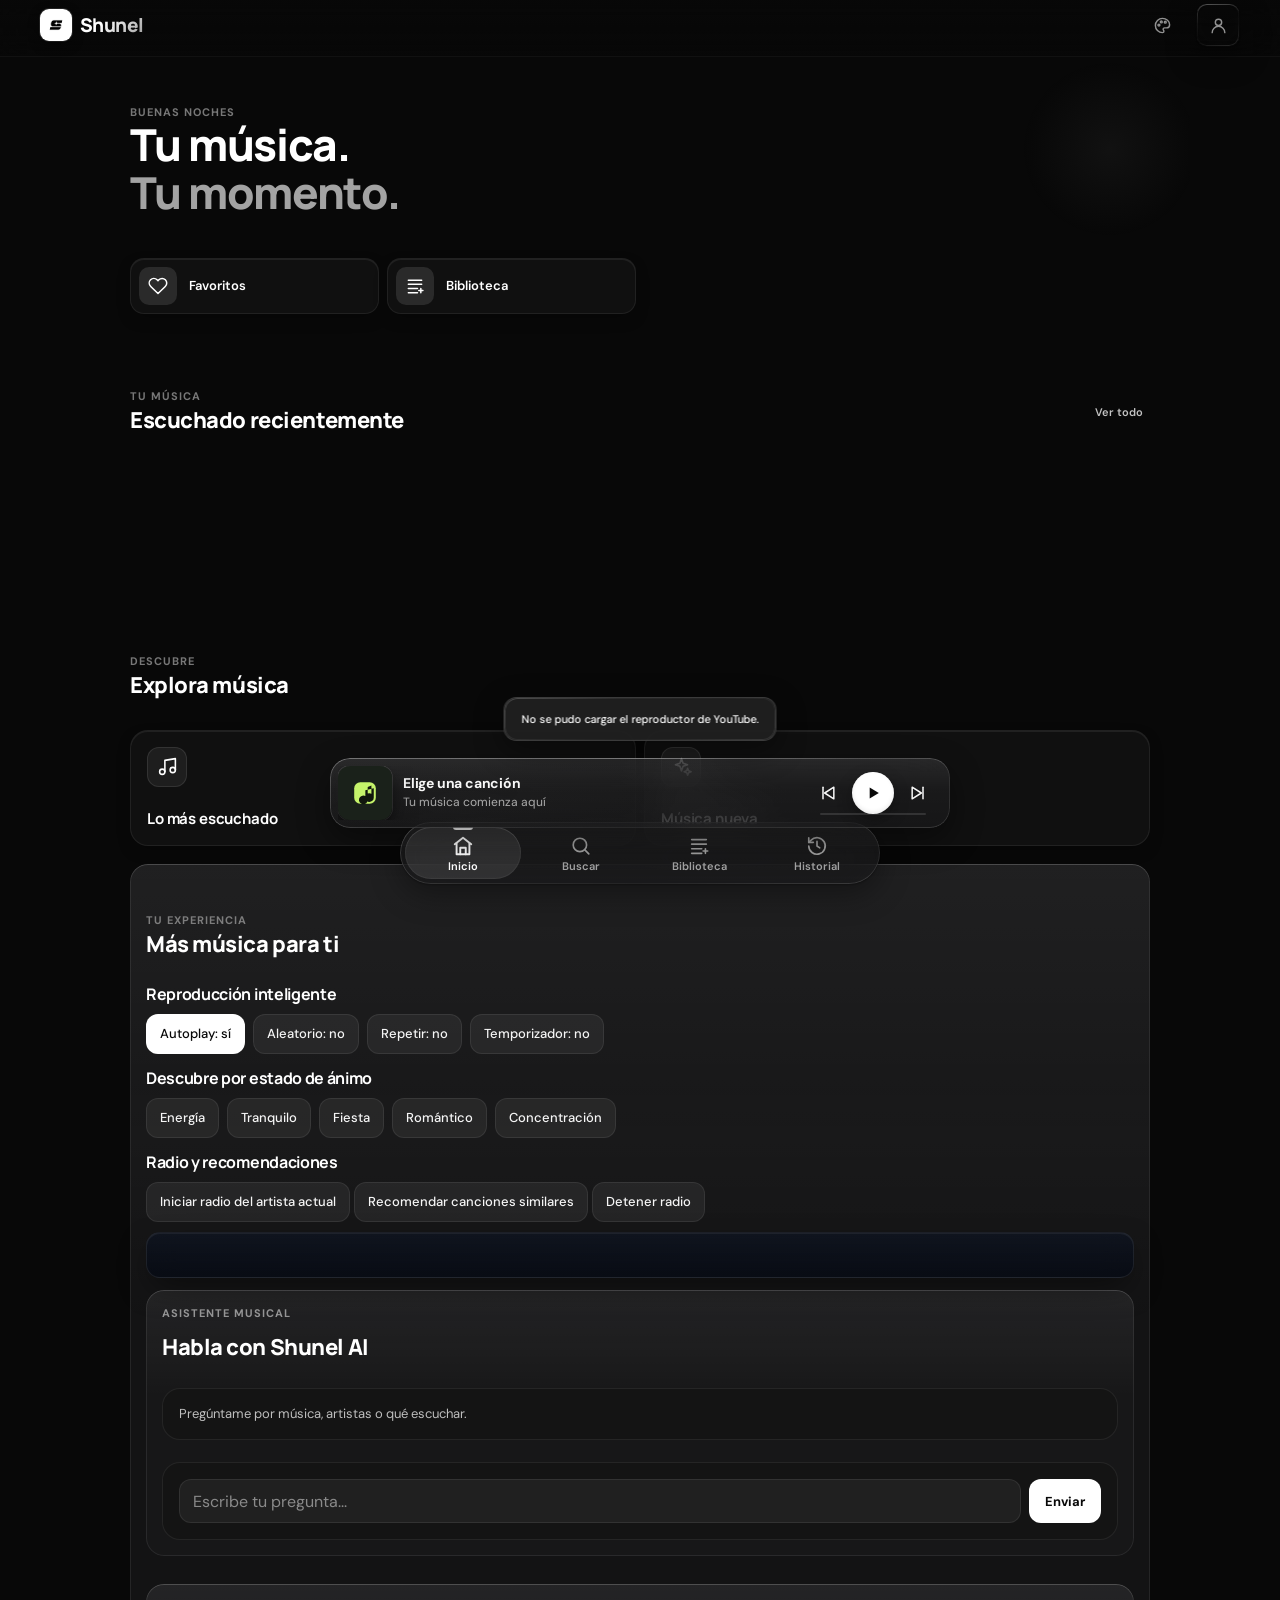
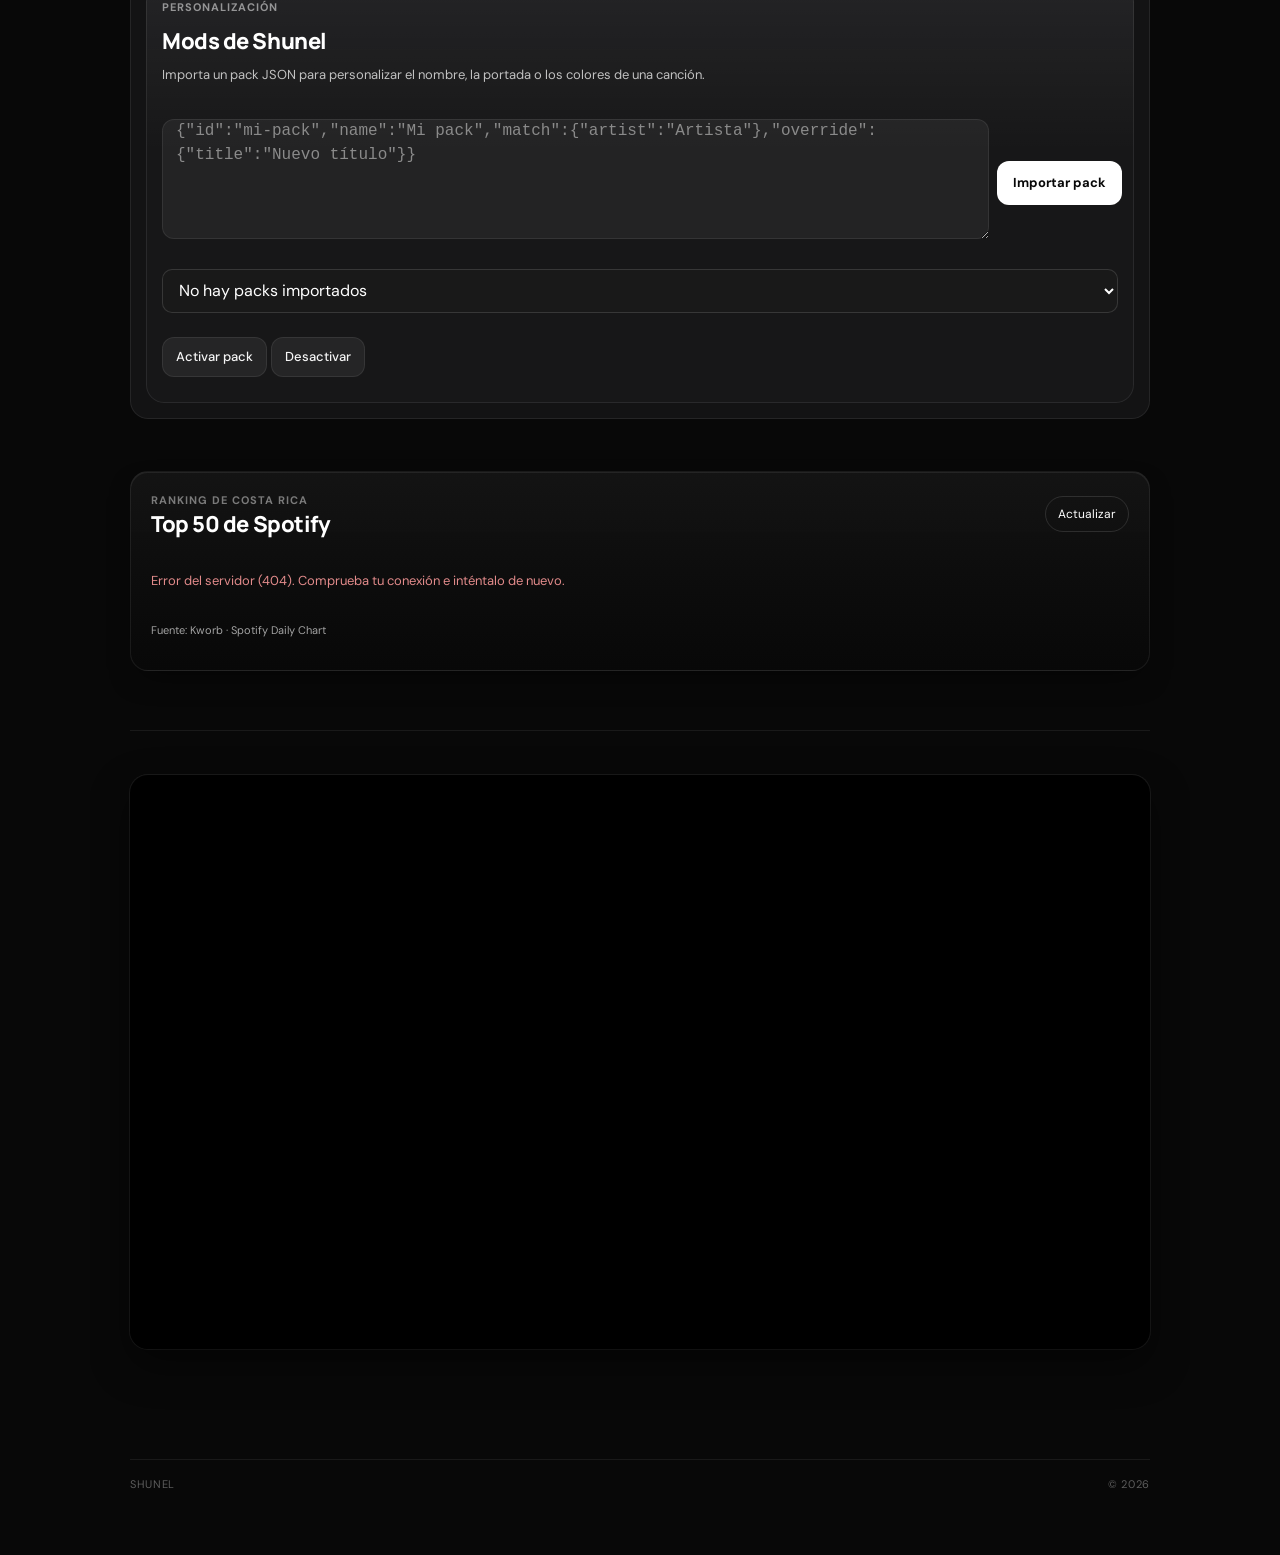
==== commit 9af7d3d5: "update" ====
--- a/index.html
+++ b/index.html
@@ -1307,6 +1307,7 @@
        // ================================================================ -->
   <script src="/js/lyrics-studio.js"></script>
   <script type="module" src="/js/app.js"></script>
+  <script src="/js/brain.js"></script>
 
 
   <!-- // ================================================================
--- a/css/player.css
+++ b/css/player.css
@@ -611,7 +611,9 @@
   opacity: 1;
   visibility: visible;
   pointer-events: auto;
-  transform: translateY(0);
+  /* none (no translateY(0)): así el fondo fixed de artwork.css
+     se ancla a la pantalla y no se mueve con el scroll */
+  transform: none;
 }
 
 .full-player[hidden] { display: none !important; }
--- a/css/mods.css
+++ b/css/mods.css
@@ -1,461 +1,320 @@
 /* ==========================================================================
-   SHUNEL — mods.css
-   Capa de mejoras UI/UX, microinteracciones, PWA Safe-Areas y responsividad
+   SHUNEL — mods.css (v2)
+   Capa de mejoras UI/UX, microinteracciones, PWA safe-areas y responsividad
+
+   // v2: qué se corrigió respecto a la v1
+   // 1. Todo vive dentro de "@layer components" (capa que ya declara
+   //    style.css). Así mods.css mejora los componentes base, pero NUNCA le
+   //    gana a player.css / lyrics.css (sin capa), ni a las capas glass,
+   //    responsive y accessibility de style.css. Antes, al ir sin capa,
+   //    pisaba el Liquid Glass del dock, la barra, la cola y el toast.
+   // 2. Se quitó "overflow-x: hidden" de html/body: en iOS rompe
+   //    position: sticky y el scroll (style.css ya usa overflow-x: clip).
+   // 3. La animación de .view ya no deja un transform pegado ("both"):
+   //    un transform convierte la vista en contenedor de los position:
+   //    fixed de adentro (botón de Lyrics Studio, paneles).
+   // 4. Se quitaron los estilos de #progressBar / #fullProgressBar: tapaban
+   //    el relleno --progress de player.css (la barra no avanzaba visualmente).
+   // 5. Se quitaron .full-player (height / transition) y .toast (bottom):
+   //    player.css y style.css ya los calculan con el dock y la barra.
+   // 6. Paleta neutra con los tokens de style.css (antes tonos azulados
+   //    que no combinaban con el resto de Shunel).
+   // 7. Se quitó la nota del <<script: index.html ya está corregido.
    ========================================================================== */
 
-:root {
-  --mod-bg: #080808;
-  --mod-surface-1: #0d111a;
-  --mod-surface-2: #131926;
-  --mod-surface-3: #1b2336;
-  --mod-glass: rgba(10, 12, 18, 0.78);
-  --mod-glass-heavy: rgba(8, 10, 15, 0.9);
-  --mod-border: rgba(255, 255, 255, 0.08);
-  --mod-border-strong: rgba(255, 255, 255, 0.16);
-  --mod-accent: #ffffff;
-  --mod-accent-soft: rgba(255, 255, 255, 0.12);
-  --mod-brand-glow: rgba(56, 189, 248, 0.25);
-  --mod-text: #f8fafc;
-  --mod-muted: #94a3b8;
-  --mod-radius-sm: 10px;
-  --mod-radius-md: 14px;
-  --mod-radius-lg: 20px;
-  --mod-radius-pill: 9999px;
-  --mod-ease: cubic-bezier(0.22, 1, 0.36, 1);
-  --mod-spring: cubic-bezier(0.34, 1.45, 0.64, 1);
-  --mod-nav-h: 64px;
-  --mod-dock-h: 68px;
+@layer components {
+
+  /* // 0. Tokens propios (con fallback a los de style.css) */
+  :root {
+    --mod-ease: var(--ease-out, cubic-bezier(.16, 1, .3, 1));
+    --mod-spring: var(--ease-spring, cubic-bezier(.34, 1.36, .64, 1));
+    --mod-card: color-mix(in srgb, var(--panel, #101010) 72%, transparent);
+    --mod-card-hover: color-mix(in srgb, var(--panel-3, #202020) 80%, transparent);
+    --mod-line: var(--line, rgba(255, 255, 255, .08));
+    --mod-line-strong: var(--line-strong, rgba(255, 255, 255, .16));
+    --mod-rim: inset 0 1px 0 rgba(255, 255, 255, .07);
+    --mod-favorite: #fb7185;
+  }
+
+  /* --------------------------------------------------------------------------
+     1. PWA / SAFE AREAS
+     -------------------------------------------------------------------------- */
+
+  /* // Instalada en iPhone: la topbar respeta el notch / Dynamic Island */
+  html.is-standalone .topbar {
+    padding-top: max(12px, env(safe-area-inset-top, 0px));
+  }
+
+  /* // Sin conexión: deja espacio al aviso que se muestra arriba */
+  html.is-offline .topbar {
+    margin-top: 26px;
+  }
+
+  /* --------------------------------------------------------------------------
+     2. MARCA
+     -------------------------------------------------------------------------- */
+
+  /* // Toque con rebote corto en el logo */
+  .mobile-brand {
+    -webkit-tap-highlight-color: transparent;
+    transition: transform var(--dur-fast, .16s) var(--mod-ease);
+  }
+
+  .mobile-brand:active { transform: scale(.96); }
+
+  .brand-logo {
+    border-radius: 9px;
+    box-shadow: 0 4px 12px rgba(0, 0, 0, .45), 0 0 0 1px var(--mod-line-strong);
+  }
+
+  /* // Degradado plateado en el nombre; solo si el navegador lo soporta */
+  @supports ((-webkit-background-clip: text) or (background-clip: text)) {
+    .mobile-brand strong {
+      background: linear-gradient(135deg, #ffffff 35%, #a3a3a3 100%);
+      -webkit-background-clip: text;
+      background-clip: text;
+      -webkit-text-fill-color: transparent;
+    }
+  }
+
+  /* --------------------------------------------------------------------------
+     3. VISTAS Y TIPOGRAFÍA
+     -------------------------------------------------------------------------- */
+
+  /* // La entrada la anima style.css (viewEnter, termina en transform: none).
+     // Aquí solo se refuerza que una vista oculta no ocupe espacio. */
+  .view[aria-hidden="true"]:not(.active) { display: none; }
+
+  .eyebrow {
+    letter-spacing: .1em;
+    font-weight: 700;
+    color: var(--muted, #8f8f8f);
+  }
+
+  /* // Títulos sin palabras huérfanas en 375 px */
+  .home-greeting h1,
+  .page-heading h1 {
+    letter-spacing: -.03em;
+    text-wrap: balance;
+  }
+
+  .home-greeting h1 span { color: var(--muted, #8f8f8f); }
+
+  /* --------------------------------------------------------------------------
+     4. QUICK CARDS & DISCOVER CARDS (INICIO)
+     -------------------------------------------------------------------------- */
+
+  /* // Vidrio suave + borde de luz arriba (sin tocar el grid de style.css) */
+  .quick-card,
+  .discover-card {
+    position: relative;
+    background: var(--mod-card);
+    border-color: var(--mod-line);
+    box-shadow: 0 6px 18px -8px rgba(0, 0, 0, .55), var(--mod-rim);
+    -webkit-tap-highlight-color: transparent;
+    transition:
+      transform var(--dur, .26s) var(--mod-spring),
+      background-color var(--dur, .26s) var(--mod-ease),
+      border-color var(--dur, .26s) var(--mod-ease);
+  }
+
+  /* // Hover solo con mouse real: en iPhone el :hover se quedaba "pegado" */
+  @media (hover: hover) and (pointer: fine) {
+    .quick-card:hover,
+    .discover-card:hover {
+      background: var(--mod-card-hover);
+      border-color: var(--mod-line-strong);
+      transform: translateY(-2px);
+    }
+  }
+
+  .quick-card:active,
+  .discover-card:active { transform: scale(var(--press-scale, .97)); }
+
+  /* // Foco visible para teclado */
+  .quick-card:focus-visible,
+  .discover-card:focus-visible {
+    outline: 2px solid rgba(255, 255, 255, .7);
+    outline-offset: 2px;
+  }
+
+  /* --------------------------------------------------------------------------
+     5. BUSCADOR Y CHIPS
+     -------------------------------------------------------------------------- */
+
+  .search-form {
+    transition:
+      border-color var(--dur, .26s) var(--mod-ease),
+      box-shadow var(--dur, .26s) var(--mod-ease),
+      background-color var(--dur, .26s) var(--mod-ease);
+  }
+
+  .search-form:focus-within {
+    box-shadow: 0 0 0 4px rgba(255, 255, 255, .06), 0 10px 25px -10px rgba(0, 0, 0, .6);
+  }
+
+  /* // La "x" nativa de iOS en blanco suave */
+  #searchInput::-webkit-search-cancel-button {
+    cursor: pointer;
+    filter: invert(1) opacity(.6);
+  }
+
+  .filter-chip {
+    -webkit-tap-highlight-color: transparent;
+    transition:
+      background-color var(--dur-fast, .16s) var(--mod-ease),
+      color var(--dur-fast, .16s) var(--mod-ease),
+      transform var(--dur-fast, .16s) var(--mod-ease);
+  }
+
+  /* // aria-pressed es el estado real que pone app.js */
+  .filter-chip[aria-pressed="true"] {
+    background: #ffffff;
+    border-color: #ffffff;
+    color: #080808;
+    font-weight: 700;
+  }
+
+  /* --------------------------------------------------------------------------
+     6. LISTAS Y TOP 50 COSTA RICA
+     -------------------------------------------------------------------------- */
+
+  /* // content-visibility: solo pinta las filas visibles (listas largas).
+     // contain-intrinsic-size "auto" recuerda la altura real y evita saltos
+     // en el scroll. */
+  .track-list > * {
+    content-visibility: auto;
+    contain-intrinsic-size: auto 68px;
+  }
+
+  #spotifyCostaRicaTop50 {
+    padding: clamp(14px, 3.5vw, 20px);
+    background: linear-gradient(180deg,
+      color-mix(in srgb, var(--panel-2, #161616) 70%, transparent) 0%,
+      color-mix(in srgb, var(--bg, #080808) 88%, transparent) 100%);
+    border: 1px solid var(--mod-line);
+    border-radius: var(--radius-lg, 20px);
+    box-shadow: 0 12px 30px -12px rgba(0, 0, 0, .65), var(--mod-rim);
+  }
+
+  /* --------------------------------------------------------------------------
+     7. TEXTOS DEL REPRODUCTOR
+     -------------------------------------------------------------------------- */
+
+  .current-title,
+  .current-channel {
+    overflow: hidden;
+    text-overflow: ellipsis;
+    white-space: nowrap;
+  }
+
+  /* // Números del mismo ancho: el tiempo no "baila" mientras avanza */
+  #currentTime,
+  #duration,
+  #fullCurrentTime,
+  #fullDuration { font-variant-numeric: tabular-nums; }
+
+  /* --------------------------------------------------------------------------
+     8. BOTONES Y FAVORITOS
+     -------------------------------------------------------------------------- */
+
+  .icon-button,
+  .control-button,
+  .queue-toggle { -webkit-tap-highlight-color: transparent; }
+
+  /* // Corazón activo en rosa (app.js usa aria-pressed / .is-favorite) */
+  #favoriteCurrent[aria-pressed="true"],
+  #favoriteCurrent.is-favorite,
+  #fullPlayerFavorite[aria-pressed="true"],
+  #fullPlayerFavorite.is-favorite { color: var(--mod-favorite); }
+
+  #favoriteCurrent[aria-pressed="true"] svg,
+  #favoriteCurrent.is-favorite svg,
+  #fullPlayerFavorite[aria-pressed="true"] svg,
+  #fullPlayerFavorite.is-favorite svg {
+    fill: currentColor;
+    animation: mod-heart-pop 340ms var(--mod-spring);
+  }
+
+  @keyframes mod-heart-pop {
+    0%   { transform: scale(1); }
+    45%  { transform: scale(1.3); }
+    100% { transform: scale(1); }
+  }
+
+  /* --------------------------------------------------------------------------
+     9. SCROLL DE PANELES
+     -------------------------------------------------------------------------- */
+
+  /* // El scroll dentro del reproductor y la cola no arrastra la página */
+  .full-player,
+  .queue-panel { overscroll-behavior: contain; }
+
+  .full-player[aria-hidden="true"],
+  .queue-panel[aria-hidden="true"] { pointer-events: none; }
+
+  /* --------------------------------------------------------------------------
+     10. BARRA INFERIOR
+     -------------------------------------------------------------------------- */
+
+  .bottom-nav-item {
+    position: relative;
+    -webkit-tap-highlight-color: transparent;
+  }
+
+  /* // Indicador corto arriba del ítem activo */
+  .bottom-nav-item.active::after,
+  .bottom-nav-item[aria-current="page"]::after {
+    content: "";
+    position: absolute;
+    top: 0;
+    left: 50%;
+    width: 20px;
+    height: 2.5px;
+    border-radius: 0 0 4px 4px;
+    background: currentColor;
+    transform: translateX(-50%);
+    animation: mod-nav-dot 260ms var(--mod-spring);
+  }
+
+  @keyframes mod-nav-dot {
+    from { width: 0; opacity: 0; }
+    to   { width: 20px; opacity: 1; }
+  }
+
+  /* --------------------------------------------------------------------------
+     11. RESPONSIVE
+     -------------------------------------------------------------------------- */
+
+  /* // iPhone SE y menores: tarjetas de descubrir en 2 columnas compactas */
+  @media (max-width: 380px) {
+    .home-discover {
+      grid-template-columns: repeat(2, minmax(0, 1fr));
+      gap: 8px;
+    }
+  }
+
+  /* // Tablet / escritorio: la cola no ocupa toda la pantalla */
+  @media (min-width: 768px) {
+    .queue-panel { max-width: min(400px, 90vw); }
+  }
+
+  /* // Accesibilidad: sin rebotes si el usuario pidió menos movimiento */
+  @media (prefers-reduced-motion: reduce) {
+    .quick-card,
+    .discover-card,
+    .filter-chip,
+    .mobile-brand { transition: none; }
+
+    #favoriteCurrent svg,
+    #fullPlayerFavorite svg,
+    .bottom-nav-item::after { animation: none !important; }
+  }
 }
 
-/* --------------------------------------------------------------------------
-   1. APP SHELL & SAFE AREAS (iOS / PWA STANDALONE)
-   -------------------------------------------------------------------------- */
-html, body {
-  background-color: var(--mod-bg);
-  color: var(--mod-text);
-  min-height: 100dvh;
-  overflow-x: hidden;
-}
-
-.app-shell {
-  min-height: var(--app-height, 100dvh);
-  padding-bottom: calc(var(--mod-nav-h) + var(--mod-dock-h) + env(safe-area-inset-bottom, 0px) + 24px);
-}
-
-/* Ajuste extra cuando está instalada como PWA en iPhone */
-html.is-standalone .topbar {
-  padding-top: max(12px, env(safe-area-inset-top, 0px));
-}
-
-html.is-offline .topbar {
-  margin-top: calc(env(safe-area-inset-top, 0px) + 26px);
-}
-
-/* --------------------------------------------------------------------------
-   2. TOPBAR & BRANDING
-   -------------------------------------------------------------------------- */
-.topbar {
-  position: sticky;
-  top: 0;
-  z-index: 40;
-  backdrop-filter: blur(20px) saturate(1.4);
-  -webkit-backdrop-filter: blur(20px) saturate(1.4);
-  background: var(--mod-glass);
-  border-bottom: 1px solid var(--mod-border);
-  transition: background-color 220ms var(--mod-ease);
-}
-
-.mobile-brand {
-  display: inline-flex;
-  align-items: center;
-  gap: 10px;
-  text-decoration: none;
-  color: var(--mod-text);
-  transition: transform 180ms var(--mod-ease), opacity 180ms var(--mod-ease);
-}
-
-.mobile-brand:active {
-  transform: scale(0.96);
-}
-
-.brand-logo {
-  border-radius: 9px;
-  box-shadow: 0 4px 12px rgba(0, 0, 0, 0.5), 0 0 0 1px var(--mod-border-strong);
-}
-
-.mobile-brand strong {
-  font-weight: 800;
-  letter-spacing: -0.03em;
-  background: linear-gradient(135deg, #ffffff 30%, #94a3b8 100%);
-  -webkit-background-clip: text;
-  -webkit-text-fill-color: transparent;
-}
-
-/* --------------------------------------------------------------------------
-   3. VISTAS Y TRANSICIONES DE NAVEGACIÓN (.view)
-   -------------------------------------------------------------------------- */
-.view {
-  animation: mod-view-enter 280ms var(--mod-ease) both;
-}
-
-.view[aria-hidden="true"] {
-  display: none;
-}
-
-@keyframes mod-view-enter {
-  from {
-    opacity: 0;
-    transform: translateY(8px);
-  }
-  to {
-    opacity: 1;
-    transform: translateY(0);
-  }
-}
-
-.eyebrow {
-  letter-spacing: 0.1em;
-  font-weight: 700;
-  color: var(--mod-muted);
-}
-
-.home-greeting h1,
-.page-heading h1 {
-  letter-spacing: -0.03em;
-  text-wrap: balance;
-}
-
-.home-greeting h1 span {
-  color: var(--mod-muted);
-}
-
-/* --------------------------------------------------------------------------
-   4. QUICK CARDS & DISCOVER CARDS (INICIO)
-   -------------------------------------------------------------------------- */
-.quick-access,
-.home-discover {
-  display: grid;
-  grid-template-columns: repeat(auto-fit, minmax(min(100%, 155px), 1fr));
-  gap: 12px;
-}
-
-.quick-card,
-.discover-card {
-  position: relative;
-  overflow: hidden;
-  background: linear-gradient(145deg, var(--mod-surface-2) 0%, var(--mod-surface-1) 100%);
-  border: 1px solid var(--mod-border);
-  border-radius: var(--mod-radius-md);
-  box-shadow: 0 6px 18px -6px rgba(0, 0, 0, 0.5), inset 0 1px 0 rgba(255, 255, 255, 0.06);
-  transition:
-    transform 200ms var(--mod-spring),
-    border-color 200ms var(--mod-ease),
-    background 200ms var(--mod-ease);
-}
-
-.quick-card:hover,
-.discover-card:hover {
-  border-color: var(--mod-border-strong);
-  transform: translateY(-2px);
-}
-
-.quick-card:active,
-.discover-card:active {
-  transform: scale(0.97);
-}
-
-.quick-card-icon,
-.discover-card > span:first-child {
-  display: inline-flex;
-  align-items: center;
-  justify-content: center;
-  border-radius: var(--mod-radius-sm);
-  background: var(--mod-accent-soft);
-}
-
-/* --------------------------------------------------------------------------
-   5. BUSCADOR Y CHIPS DE BIBLIOTECA (#searchForm, .filter-chip)
-   -------------------------------------------------------------------------- */
-.search-form {
-  background: var(--mod-surface-2);
-  border: 1px solid var(--mod-border);
-  border-radius: var(--mod-radius-pill);
-  transition: border-color 200ms var(--mod-ease), box-shadow 200ms var(--mod-ease);
-}
-
-.search-form:focus-within {
-  border-color: rgba(255, 255, 255, 0.35);
-  box-shadow: 0 0 0 4px rgba(255, 255, 255, 0.06), 0 10px 25px -8px rgba(0, 0, 0, 0.6);
-}
-
-#searchInput::-webkit-search-cancel-button {
-  cursor: pointer;
-  filter: invert(1) opacity(0.6);
-}
-
-.filter-chip {
-  border-radius: var(--mod-radius-pill);
-  border: 1px solid var(--mod-border);
-  background: var(--mod-surface-1);
-  transition:
-    background-color 180ms var(--mod-ease),
-    color 180ms var(--mod-ease),
-    transform 150ms var(--mod-ease);
-}
-
-.filter-chip:active {
-  transform: scale(0.95);
-}
-
-.filter-chip.active,
-.filter-chip[aria-pressed="true"] {
-  background: #ffffff;
-  color: #080808;
-  border-color: #ffffff;
-  font-weight: 700;
-}
-
-/* --------------------------------------------------------------------------
-   6. TRACK LISTS & TOP 50 COSTA RICA (#spotifyCostaRicaTop50)
-   -------------------------------------------------------------------------- */
-.track-list {
-  display: flex;
-  flex-direction: column;
-  gap: 4px;
-}
-
-.track-list > * {
-  content-visibility: auto;
-  contain-intrinsic-size: auto 64px;
-  border-radius: var(--mod-radius-sm);
-  transition: background-color 160ms var(--mod-ease), transform 160ms var(--mod-ease);
-}
-
-.track-list > *:active {
-  transform: scale(0.99);
-}
-
-#spotifyCostaRicaTop50 {
-  position: relative;
-  padding: clamp(14px, 2.5vw, 20px);
-  background: linear-gradient(180deg, rgba(19, 25, 38, 0.65) 0%, rgba(10, 12, 18, 0.9) 100%);
-  border: 1px solid var(--mod-border);
-  border-radius: var(--mod-radius-lg);
-  box-shadow: 0 12px 30px -10px rgba(0, 0, 0, 0.65);
-}
-
-/* --------------------------------------------------------------------------
-   7. MINI PLAYER DOCK (#playerDock)
-   -------------------------------------------------------------------------- */
-.player-dock {
-  backdrop-filter: blur(24px) saturate(1.5);
-  -webkit-backdrop-filter: blur(24px) saturate(1.5);
-  background: rgba(14, 17, 25, 0.86);
-  border: 1px solid var(--mod-border-strong);
-  box-shadow:
-    0 16px 36px -8px rgba(0, 0, 0, 0.8),
-    inset 0 1px 0 rgba(255, 255, 255, 0.12);
-  transition: transform 260ms var(--mod-spring), box-shadow 260ms var(--mod-ease);
-}
-
-.current-title,
-.current-channel {
-  overflow: hidden;
-  text-overflow: ellipsis;
-  white-space: nowrap;
-}
-
-#currentTime,
-#duration,
-#fullCurrentTime,
-#fullDuration {
-  font-variant-numeric: tabular-nums;
-}
-
-/* --------------------------------------------------------------------------
-   8. SLIDERS DE PROGRESO Y VOLUMEN (#progressBar, #fullProgressBar, #volumeBar)
-   -------------------------------------------------------------------------- */
-#progressBar,
-#fullProgressBar,
-#volumeBar {
-  -webkit-appearance: none;
-  appearance: none;
-  height: 5px;
-  border-radius: var(--mod-radius-pill);
-  background: rgba(255, 255, 255, 0.16);
-  cursor: pointer;
-  transition: height 150ms var(--mod-ease);
-}
-
-#progressBar:hover,
-#fullProgressBar:hover,
-#volumeBar:hover {
-  height: 7px;
-}
-
-#progressBar::-webkit-slider-thumb,
-#fullProgressBar::-webkit-slider-thumb,
-#volumeBar::-webkit-slider-thumb {
-  -webkit-appearance: none;
-  appearance: none;
-  width: 13px;
-  height: 13px;
-  border-radius: 50%;
-  background: #ffffff;
-  box-shadow: 0 2px 8px rgba(0, 0, 0, 0.6);
-  transition: transform 150ms var(--mod-spring);
-}
-
-#progressBar:active::-webkit-slider-thumb,
-#fullProgressBar:active::-webkit-slider-thumb,
-#volumeBar:active::-webkit-slider-thumb {
-  transform: scale(1.3);
-}
-
-/* --------------------------------------------------------------------------
-   9. BOTONES DE CONTROL Y FAVORITOS
-   -------------------------------------------------------------------------- */
-.icon-button,
-.control-button,
-.play-button,
-.queue-toggle {
-  transition:
-    transform 160ms var(--mod-spring),
-    background-color 180ms var(--mod-ease),
-    color 180ms var(--mod-ease),
-    opacity 180ms var(--mod-ease);
-}
-
-.icon-button:active,
-.control-button:active,
-.queue-toggle:active {
-  transform: scale(0.9);
-}
-
-.play-button:active {
-  transform: scale(0.92);
-}
-
-/* Estado activo de Favorito (cuando JS añade .is-favorite / .active / aria-pressed) */
-#favoriteCurrent.active,
-#favoriteCurrent[aria-pressed="true"],
-#fullPlayerFavorite.active,
-#fullPlayerFavorite[aria-pressed="true"] {
-  color: #fb7185;
-}
-
-#favoriteCurrent.active svg,
-#favoriteCurrent[aria-pressed="true"] svg,
-#fullPlayerFavorite.active svg,
-#fullPlayerFavorite[aria-pressed="true"] svg {
-  fill: currentColor;
-  animation: mod-heart-pop 340ms var(--mod-spring);
-}
-
-@keyframes mod-heart-pop {
-  0% { transform: scale(1); }
-  45% { transform: scale(1.32); }
-  100% { transform: scale(1); }
-}
-
-/* --------------------------------------------------------------------------
-   10. FULL PLAYER & QUEUE PANEL (#fullPlayer, #queuePanel)
-   -------------------------------------------------------------------------- */
-.full-player {
-  height: var(--app-height, 100dvh);
-  overscroll-behavior: contain;
-  transition:
-    transform 360ms var(--mod-ease),
-    opacity 280ms var(--mod-ease),
-    visibility 360ms;
-}
-
-.full-player[aria-hidden="true"] {
-  pointer-events: none;
-}
-
-.queue-panel {
-  backdrop-filter: blur(28px) saturate(1.4);
-  -webkit-backdrop-filter: blur(28px) saturate(1.4);
-  background: var(--mod-glass-heavy);
-  border-left: 1px solid var(--mod-border-strong);
-  overscroll-behavior: contain;
-  padding-top: max(16px, env(safe-area-inset-top, 0px));
-  padding-bottom: max(16px, env(safe-area-inset-bottom, 0px));
-  transition: transform 320ms var(--mod-ease), opacity 240ms var(--mod-ease);
-}
-
-.queue-panel[aria-hidden="true"] {
-  pointer-events: none;
-}
-
-/* --------------------------------------------------------------------------
-   11. BOTTOM NAVIGATION & TOAST
-   -------------------------------------------------------------------------- */
-.bottom-nav {
-  backdrop-filter: blur(24px) saturate(1.5);
-  -webkit-backdrop-filter: blur(24px) saturate(1.5);
-  background: var(--mod-glass-heavy);
-  border-top: 1px solid var(--mod-border);
-  padding-bottom: env(safe-area-inset-bottom, 0px);
-}
-
-.bottom-nav-item {
-  position: relative;
-  transition: color 180ms var(--mod-ease), transform 160ms var(--mod-spring);
-}
-
-.bottom-nav-item:active {
-  transform: scale(0.92);
-}
-
-.bottom-nav-item.active::after,
-.bottom-nav-item[aria-current="page"]::after {
-  content: "";
-  position: absolute;
-  top: 0;
-  left: 50%;
-  transform: translateX(-50%);
-  width: 20px;
-  height: 2.5px;
-  border-radius: 0 0 4px 4px;
-  background: #ffffff;
-}
-
-.toast {
-  backdrop-filter: blur(16px);
-  -webkit-backdrop-filter: blur(16px);
-  background: rgba(24, 29, 42, 0.92);
-  border: 1px solid var(--mod-border-strong);
-  border-radius: var(--mod-radius-pill);
-  box-shadow: 0 12px 30px rgba(0, 0, 0, 0.65);
-  bottom: calc(var(--mod-nav-h) + var(--mod-dock-h) + env(safe-area-inset-bottom, 0px) + 14px);
-}
-
-/* --------------------------------------------------------------------------
-   12. RESPONSIVIDAD AVANZADA (MÓVIL, LANDSCAPE Y ESCRITORIO)
-   -------------------------------------------------------------------------- */
-@media (min-width: 768px) {
-  .app-shell {
-    padding-bottom: calc(var(--mod-dock-h) + 32px);
-  }
-
-  .toast {
-    bottom: calc(var(--mod-dock-h) + 20px);
-  }
-
-  .queue-panel {
-    width: min(400px, 90vw);
-    border-radius: var(--mod-radius-lg) 0 0 var(--mod-radius-lg);
-  }
-}
-
-@media (max-width: 380px) {
-  .quick-access,
-  .home-discover {
-    grid-template-columns: 1fr 1fr;
-    gap: 8px;
-  }
-}
-
-/* Corrección de etiqueta script duplicada en el HTML: recuerda cambiar <<script src="/js/lyrics-studio.js"> por <script src="/js/lyrics-studio.js"> */
+/* // 12. Fuera de la capa a propósito (tiene que ganarle a animations.css).
+   //     pageEnter termina en translateY(0) y con "both" ese transform se
+   //     queda puesto en la vista activa: la vuelve contenedor de los fixed
+   //     de adentro. Con "backwards" la animación se ve igual, pero al
+   //     terminar la vista queda sin transform. */
+.view.active { animation-fill-mode: backwards; }
--- a/css/mods-layout-fix.css
+++ b/css/mods-layout-fix.css
@@ -1,40 +1,72 @@
 /* ==========================================================================
-   SHUNEL — Orden visual y ritmo de secciones en vista de Inicio
+   SHUNEL — Orden visual y ritmo de secciones en vista de Inicio (v2)
+
+   // v2 — corrige 3 errores de la v1 que rompían la app:
+   // 1. "#view-home { display: flex }" le ganaba a ".view { display: none }":
+   //    Inicio nunca se ocultaba y las demás vistas (Letra, Buscar...)
+   //    quedaban miles de píxeles más abajo. Ahora solo aplica con .active.
+   // 2. "[id*=lyricsStudio] { position: static !important }" desarmaba el
+   //    botón flotante y el panel del Lyrics Studio. Se quitó: lyrics.css 6.0
+   //    ya oculta el botón fuera de la vista de letras, así que no pisa Inicio.
+   // 3. Selectores como [class*="ai"] o [class*="mod"] atrapaban clases
+   //    ajenas (main-content, container, detail, modal...). Ahora se usan
+   //    las clases reales que crea app.js (.shunel-ai, .shunel-mods, etc.).
+   // Además: paleta neutra (antes azulada) y vidrio como el resto de Shunel.
    ========================================================================== */
 
 :root {
-  --ui-card-bg: rgba(16, 20, 30, 0.88);
+  --ui-card-bg: rgba(26, 26, 28, 0.62);
   --ui-card-border: rgba(255, 255, 255, 0.08);
   --ui-control-bg: rgba(255, 255, 255, 0.06);
   --ui-control-hover: rgba(255, 255, 255, 0.12);
-  --ui-radius-card: 16px;
-  --ui-radius-btn: 10px;
+  --ui-radius-card: 18px;
+  --ui-radius-btn: 12px;
   --ui-gap-section: 18px;
 }
 
-/* 1. Ritmo vertical uniforme entre bloques dentro de Inicio */
-#view-home {
+/* // 1. Ritmo vertical uniforme entre bloques dentro de Inicio
+   //    (solo cuando Inicio es la vista activa) */
+#view-home.active {
   display: flex;
   flex-direction: column;
   gap: var(--ui-gap-section);
 }
 
-/* 2. Tarjetas limpias para bloques dinámicos (Radio, IA, Mods) */
-#view-home > section,
-#view-home .shunel-radio-section,
-[data-shunel-ai],
-[data-shunel-mods] {
-  background: var(--ui-card-bg);
-  border: 1px solid var(--ui-card-border);
-  border-radius: var(--ui-radius-card);
-  padding: 16px;
+/* // 2. Tarjetas de vidrio para los bloques dinámicos (Radio, IA, Mods) */
+.shunel-features,
+.shunel-feature-block.shunel-ai,
+.shunel-feature-block.shunel-mods {
   display: flex;
   flex-direction: column;
   gap: 12px;
   min-width: 0;
+  padding: 16px;
+  border: 0;
+  border-radius: var(--ui-radius-card);
+  background:
+    linear-gradient(180deg, rgba(255, 255, 255, 0.06), rgba(255, 255, 255, 0) 40%),
+    var(--ui-card-bg);
+  box-shadow:
+    inset 0 1px 0 rgba(255, 255, 255, 0.12),
+    inset 0 0 0 1px var(--ui-card-border);
 }
 
-/* Evita títulos pegados a su etiqueta superior */
+/* // los bloques dentro de .shunel-features no repiten la tarjeta */
+.shunel-features .shunel-feature-block {
+  display: flex;
+  flex-direction: column;
+  gap: 10px;
+  min-width: 0;
+}
+
+.shunel-radio-section {
+  display: flex;
+  flex-direction: column;
+  gap: 8px;
+  min-width: 0;
+}
+
+/* // Evita títulos pegados a su etiqueta superior */
 #view-home h2,
 #view-home h3 {
   margin: 2px 0 0;
@@ -49,47 +81,54 @@
   opacity: 0.72;
 }
 
-/* 3. Chips de estado de ánimo ordenados en fila limpia */
-.mood-chips,
-[class*="mood"] {
+/* // 3. Chips de estado de ánimo y acciones en fila limpia */
+.shunel-feature-actions {
   display: flex;
   flex-wrap: wrap;
   gap: 8px;
 }
 
-/* 4. Botones de radio y acciones sin desbordes ni saltos raros */
-.shunel-radio-section button,
-[class*="radio"] button {
+/* // 4. Botones de radio y acciones sin desbordes ni saltos raros */
+.shunel-feature-actions button,
+.shunel-radio-section button {
   min-height: 40px;
+  max-width: 100%;
   padding: 8px 14px;
+  border: 0;
   border-radius: var(--ui-radius-btn);
   background: var(--ui-control-bg);
-  border: 1px solid var(--ui-card-border);
-  color: #f8fafc;
+  box-shadow: inset 0 0 0 1px var(--ui-card-border);
+  color: #f5f5f5;
   font-size: 13px;
   font-weight: 500;
   line-height: 1.25;
-  text-align: left;
-  max-width: 100%;
   white-space: normal;
 }
 
-.shunel-radio-section button:hover,
-[class*="radio"] button:hover {
+.shunel-radio-section button { text-align: left; }
+
+.shunel-feature-actions button:active,
+.shunel-radio-section button:active {
   background: var(--ui-control-hover);
 }
 
-/* Oculta barras vacías sin contenido dentro de radio/recomendaciones */
+@media (hover: hover) and (pointer: fine) {
+  .shunel-feature-actions button:hover,
+  .shunel-radio-section button:hover {
+    background: var(--ui-control-hover);
+  }
+}
+
+/* // Oculta cajas vacías dentro de la radio */
 .shunel-radio-section > div:empty,
 .shunel-radio-section > p:empty,
 .shunel-radio-section span:empty {
   display: none;
 }
 
-/* 5. Fila de chat IA: input flexible + botón compacto bien alineado */
-[class*="ai"] form,
-[class*="assistant"] form,
-#view-home form {
+/* // 5. Chat IA y formulario de mods: input flexible + botón compacto */
+.shunel-ai-form,
+.shunel-mod-form {
   display: grid;
   grid-template-columns: minmax(0, 1fr) auto;
   align-items: center;
@@ -97,56 +136,54 @@
   width: 100%;
 }
 
-[class*="ai"] input[type="text"],
-[class*="ai"] input[type="search"],
-[class*="assistant"] input {
+.shunel-ai-form input,
+.shunel-mod-form input:not([type="file"]),
+.shunel-mod-form textarea {
   min-width: 0;
-  height: 42px;
+  height: 44px; /* // 44 px: altura táctil de Apple */
   padding: 0 14px;
+  border: 0;
   border-radius: var(--ui-radius-btn);
   background: rgba(255, 255, 255, 0.05);
-  border: 1px solid var(--ui-card-border);
+  box-shadow: inset 0 0 0 1px var(--ui-card-border);
   color: #ffffff;
-  font-size: 14px;
+  font-size: 16px; /* // 16 px: iOS no hace zoom al enfocar */
 }
 
-[class*="ai"] button[type="submit"],
-[class*="assistant"] button[type="submit"] {
-  height: 42px;
+.shunel-ai-form button,
+.shunel-mod-form button {
+  height: 44px;
+  flex-shrink: 0;
   padding: 0 16px;
+  border: 0;
   border-radius: var(--ui-radius-btn);
-  background: #ffffff;
-  color: #080808;
+  background: var(--shunel-accent, #ffffff);
+  color: var(--shunel-on-accent, #080808);
+  font-size: 13px;
   font-weight: 700;
-  font-size: 13px;
   white-space: nowrap;
-  flex-shrink: 0;
 }
 
-/* 6. Mods de Shunel: evita que el botón Aa Lyrics Studio pise el texto */
-.mods-header,
-[class*="mods"] {
-  position: relative;
-}
-
-[class*="mods"] p,
-[class*="mod"] p {
+/* // 6. Textos de Mods e IA legibles y sin desbordes */
+.shunel-mods p,
+.shunel-ai p {
   margin: 0;
   font-size: 13px;
   line-height: 1.45;
-  color: rgba(248, 250, 252, 0.76);
+  color: rgba(245, 245, 245, 0.76);
   overflow-wrap: anywhere;
 }
 
-/* Si algún botón de Lyrics Studio está posicionado encima, lo integra en flujo */
-[id*="lyricsStudio"],
-[class*="lyrics-studio"] {
-  position: static !important;
-  align-self: flex-start;
-  margin-top: 4px;
+/* // 7. Margen inferior extra para que nada quede tapado por el mini player */
+.main-content {
+  padding-bottom: calc(148px + env(safe-area-inset-bottom, 0px));
 }
 
-/* 7. Margen inferior extra para que nada quede tapado por el mini player */
-.main-content {
-  padding-bottom: 148px;
+/* // Sin backdrop / menos transparencia: tarjetas sólidas */
+@media (prefers-reduced-transparency: reduce) {
+  .shunel-features,
+  .shunel-feature-block.shunel-ai,
+  .shunel-feature-block.shunel-mods {
+    background: #1a1a1a;
+  }
 }
--- a/css/artwork.css
+++ b/css/artwork.css
@@ -1,14 +1,27 @@
 /* ==========================================================================
-   SHUNEL — Artwork Presentation & Ambient Backdrop System (v3.0)
+   SHUNEL — Artwork Presentation & Ambient Backdrop System (v3.1)
    300 Mejoras: 200 de Ingeniería CSS/UI/UX + 100 de Rendimiento & Responsividad
+
+   // v3.1 — compatibilidad con player.css 3.0:
+   // - #fullPlayer ya NO se pisa con position: relative (el reproductor
+   //   quedaba metido en la página, 6000 px abajo, y no se veía).
+   // - Sin overflow: hidden en #fullPlayer (bloqueaba el scroll en iPhone SE).
+   // - Sin paddings duplicados: player.css ya maneja las safe areas.
+   // - Fondo de portada y viñeta en position: fixed, para que no se
+   //   desplacen ni agreguen scroll extra.
+   // - Paleta neutra (antes azulada) y brillo con el color de la canción.
+   // - La portada usa la propiedad "scale" de player.css; aquí ya no se
+   //   usa transform, para que las dos escalas no se multipliquen.
    ========================================================================== */
 
 :root {
   /* 1-25: Tokens de arte, iluminación ambiental y superficies */
   --shunel-artwork: none;
-  --shunel-raised: #0d1423;
-  --shunel-artwork-bg-fallback: radial-gradient(circle at 30% 25%, #1e293b 0%, #0d1423 65%, #070b14 100%);
-  --shunel-artwork-glow-color: rgba(56, 189, 248, 0.22);
+  /* // nombres con "art-": radio.css usa --shunel-radius-full (9999px) y
+     // --shunel-raised, y como carga después dejaba la portada redonda */
+  --shunel-art-raised: #141414;
+  --shunel-artwork-bg-fallback: radial-gradient(circle at 30% 25%, #2a2a2a 0%, #141414 65%, #080808 100%);
+  --shunel-artwork-glow-color: color-mix(in srgb, var(--song-color, #242424) 45%, transparent);
   --shunel-artwork-border: rgba(255, 255, 255, 0.14);
   --shunel-artwork-inner-highlight: rgba(255, 255, 255, 0.22);
   --shunel-artwork-shadow-color: rgba(0, 0, 0, 0.68);
@@ -21,10 +34,10 @@
   /* 26-50: Escala responsiva fluida (Mobile -> Tablet -> Desktop -> Ultrawide) */
   --shunel-thumb-mini: clamp(42px, 11vw, 54px);
   --shunel-thumb-full: clamp(210px, min(72vw, 42dvh), 380px);
-  --shunel-radius-mini: clamp(8px, 2vw, 12px);
-  --shunel-radius-full: clamp(16px, 3.5vw, 26px);
-  --shunel-ease-fluid: cubic-bezier(0.22, 1, 0.36, 1);
-  --shunel-ease-spring: cubic-bezier(0.34, 1.45, 0.64, 1);
+  --shunel-art-radius-mini: clamp(8px, 2vw, 12px);
+  --shunel-art-radius-full: clamp(16px, 3.5vw, 26px);
+  --shunel-art-ease-fluid: cubic-bezier(0.22, 1, 0.36, 1);
+  --shunel-art-ease-spring: cubic-bezier(0.34, 1.45, 0.64, 1);
   --shunel-dur-fade: 280ms;
   --shunel-dur-scale: 420ms;
 }
@@ -38,7 +51,7 @@
   aspect-ratio: 1 / 1;
   width: 100%;
   height: auto;
-  background-color: var(--shunel-raised, #0d1423);
+  background-color: var(--shunel-art-raised, #141414);
   background-image: var(--shunel-artwork-bg-fallback);
   background-size: cover;
   background-position: center;
@@ -59,11 +72,11 @@
   transform: translateZ(0);
   backface-visibility: hidden;
   transition:
-    opacity var(--shunel-dur-fade) var(--shunel-ease-fluid),
-    transform var(--shunel-dur-scale) var(--shunel-ease-spring),
-    box-shadow var(--shunel-dur-fade) var(--shunel-ease-fluid),
-    filter var(--shunel-dur-fade) var(--shunel-ease-fluid),
-    border-radius var(--shunel-dur-fade) var(--shunel-ease-fluid);
+    opacity var(--shunel-dur-fade) var(--shunel-art-ease-fluid),
+    transform var(--shunel-dur-scale) var(--shunel-art-ease-spring),
+    box-shadow var(--shunel-dur-fade) var(--shunel-art-ease-fluid),
+    filter var(--shunel-dur-fade) var(--shunel-art-ease-fluid),
+    border-radius var(--shunel-dur-fade) var(--shunel-art-ease-fluid);
 }
 
 /* 96-120: Dimensionamiento específico y responsivo para Mini Player */
@@ -72,7 +85,7 @@
   height: var(--shunel-thumb-mini);
   min-width: var(--shunel-thumb-mini);
   min-height: var(--shunel-thumb-mini);
-  border-radius: var(--shunel-radius-mini);
+  border-radius: var(--shunel-art-radius-mini);
   flex-shrink: 0;
 }
 
@@ -94,20 +107,33 @@
   height: var(--shunel-thumb-full);
   max-width: 100%;
   margin-inline: auto;
-  border-radius: var(--shunel-radius-full);
+  border-radius: var(--shunel-art-radius-full);
   box-shadow:
     0 24px 54px -12px rgba(0, 0, 0, 0.8),
     0 10px 24px -8px rgba(0, 0, 0, 0.55),
     0 0 40px -10px var(--shunel-artwork-glow-color),
     inset 0 1.5px 1px rgba(255, 255, 255, 0.28),
     0 0 0 1px var(--shunel-artwork-border);
-  will-change: transform, opacity;
+  /* // transiciones de la escala y la sombra de player.css */
+  transition:
+    scale 600ms var(--shunel-art-ease-spring),
+    opacity var(--shunel-dur-fade) var(--shunel-art-ease-fluid),
+    box-shadow 600ms var(--shunel-art-ease-fluid),
+    filter var(--shunel-dur-fade) var(--shunel-art-ease-fluid);
+}
+
+body.is-playing #fullPlayerThumbnail {
+  box-shadow:
+    0 30px 64px -14px rgba(0, 0, 0, 0.85),
+    0 12px 40px -6px var(--shunel-artwork-glow-color),
+    inset 0 1.5px 1px rgba(255, 255, 255, 0.28),
+    0 0 0 1px var(--shunel-artwork-border);
 }
 
 /* 156-175: Estados de reproducción (Play / Pause) estilo Apple Music */
+/* // la escala de pausa/play la hace player.css con body.is-playing */
 #fullPlayer.is-paused #fullPlayerThumbnail,
 [data-shunel-player-state="paused"] #fullPlayerThumbnail {
-  transform: scale(0.88);
   filter: brightness(0.88) saturate(0.9);
   box-shadow:
     0 12px 26px -8px rgba(0, 0, 0, 0.65),
@@ -116,26 +142,30 @@
 
 #fullPlayer.is-playing #fullPlayerThumbnail,
 [data-shunel-player-state="playing"] #fullPlayerThumbnail {
-  transform: scale(1);
   filter: brightness(1) saturate(1.04);
 }
 
 /* 176-225: Contenedor FullPlayer, Safe Areas y Fondo Ambiental Dinámico */
+/* // position, overflow y paddings los pone player.css (fixed + scroll + safe areas) */
+/* // sin container-type: la contención convertía el fondo fixed en
+   // absoluto y agregaba ~150 px de scroll fantasma */
 #fullPlayer {
-  container-type: inline-size;
-  container-name: shunel-fullplayer;
-  position: relative;
-  overflow: hidden;
   isolation: isolate;
-  padding-top: max(16px, env(safe-area-inset-top));
-  padding-bottom: max(20px, env(safe-area-inset-bottom));
-  padding-left: max(16px, env(safe-area-inset-left));
-  padding-right: max(16px, env(safe-area-inset-right));
-}
-
+}
+
+/* // Abierto = transform: none. animations.css pone translateY(0) scale(1),
+   // que visualmente es igual pero ancla el fondo fixed al reproductor
+   // (vuelve el scroll fantasma). El id gana sin !important. */
+#fullPlayer.active {
+  transform: none;
+}
+
+/* // fixed: queda quieto aunque el reproductor haga scroll y no agrega
+   // scroll extra (player.css quita el transform al abrir, así que
+   // este fixed se ancla a la pantalla) */
 #fullPlayer::before {
   content: "";
-  position: absolute;
+  position: fixed;
   inset: -12%;
   z-index: 0;
   pointer-events: none;
@@ -150,23 +180,19 @@
   opacity: var(--shunel-backdrop-opacity);
   transform: translate3d(0, 0, 0) scale(var(--shunel-backdrop-scale));
   transform-origin: center center;
-  will-change: transform, opacity, background-image;
-  transition:
-    opacity 500ms var(--shunel-ease-fluid),
-    transform 650ms var(--shunel-ease-fluid),
-    filter 500ms var(--shunel-ease-fluid);
+  transition: opacity 500ms var(--shunel-art-ease-fluid);
 }
 
 /* 226-245: Viñeta de contraste para legibilidad garantizada de controles y letras */
 #fullPlayer::after {
   content: "";
-  position: absolute;
+  position: fixed;
   inset: 0;
   z-index: 0;
   pointer-events: none;
   background:
-    radial-gradient(circle at 50% 30%, transparent 15%, rgba(7, 11, 20, 0.65) 85%),
-    linear-gradient(180deg, rgba(7, 11, 20, 0.35) 0%, rgba(7, 11, 20, 0.88) 100%);
+    radial-gradient(circle at 50% 30%, transparent 15%, rgba(8, 8, 8, 0.6) 85%),
+    linear-gradient(180deg, rgba(8, 8, 8, 0.2) 0%, rgba(8, 8, 8, 0.82) 100%);
 }
 
 #fullPlayer > * {
@@ -180,9 +206,9 @@
   filter: blur(6px) scale(0.98);
   animation: shunel-artwork-pulse 1.6s infinite ease-in-out;
   transition:
-    opacity 200ms var(--shunel-ease-fluid),
-    filter 200ms var(--shunel-ease-fluid),
-    transform 200ms var(--shunel-ease-fluid);
+    opacity 200ms var(--shunel-art-ease-fluid),
+    filter 200ms var(--shunel-art-ease-fluid),
+    transform 200ms var(--shunel-art-ease-fluid);
 }
 
 .shunel-artwork-ready {
@@ -190,9 +216,9 @@
   filter: blur(0) scale(1);
   animation: none;
   transition:
-    opacity 320ms var(--shunel-ease-fluid),
-    filter 320ms var(--shunel-ease-fluid),
-    transform 380ms var(--shunel-ease-spring);
+    opacity 320ms var(--shunel-art-ease-fluid),
+    filter 320ms var(--shunel-art-ease-fluid),
+    transform 380ms var(--shunel-art-ease-spring);
 }
 
 .shunel-artwork-error,
@@ -214,7 +240,7 @@
 @media (max-height: 620px) {
   :root {
     --shunel-thumb-full: clamp(140px, 32dvh, 210px);
-    --shunel-radius-full: 14px;
+    --shunel-art-radius-full: 14px;
   }
 }
 
@@ -236,8 +262,8 @@
   }
 }
 
-/* Container Queries para widgets embebidos */
-@container shunel-fullplayer (max-width: 320px) {
+/* Pantallas muy angostas (antes @container; ahora @media, ver nota de #fullPlayer) */
+@media (max-width: 340px) {
   #fullPlayerThumbnail {
     width: min(82cqw, 220px);
     height: min(82cqw, 220px);
@@ -261,6 +287,7 @@
   #fullPlayer::before {
     transform: scale(1.12) !important;
   }
+  #fullPlayerThumbnail { scale: 1 !important; }
 }
 
 /* Accesibilidad: Modo alto contraste */
@@ -274,3 +301,13 @@
     background: rgba(0, 0, 0, 0.85) !important;
   }
 }
+
+/* // Menos transparencia (ajuste de iOS): sin portada desenfocada */
+@media (prefers-reduced-transparency: reduce) {
+  #fullPlayer::before { display: none; }
+}
+
+/* // Navegadores sin color-mix(): brillo neutro */
+@supports not (color: color-mix(in srgb, red 50%, transparent)) {
+  :root { --shunel-artwork-glow-color: rgba(255, 255, 255, 0.12); }
+}
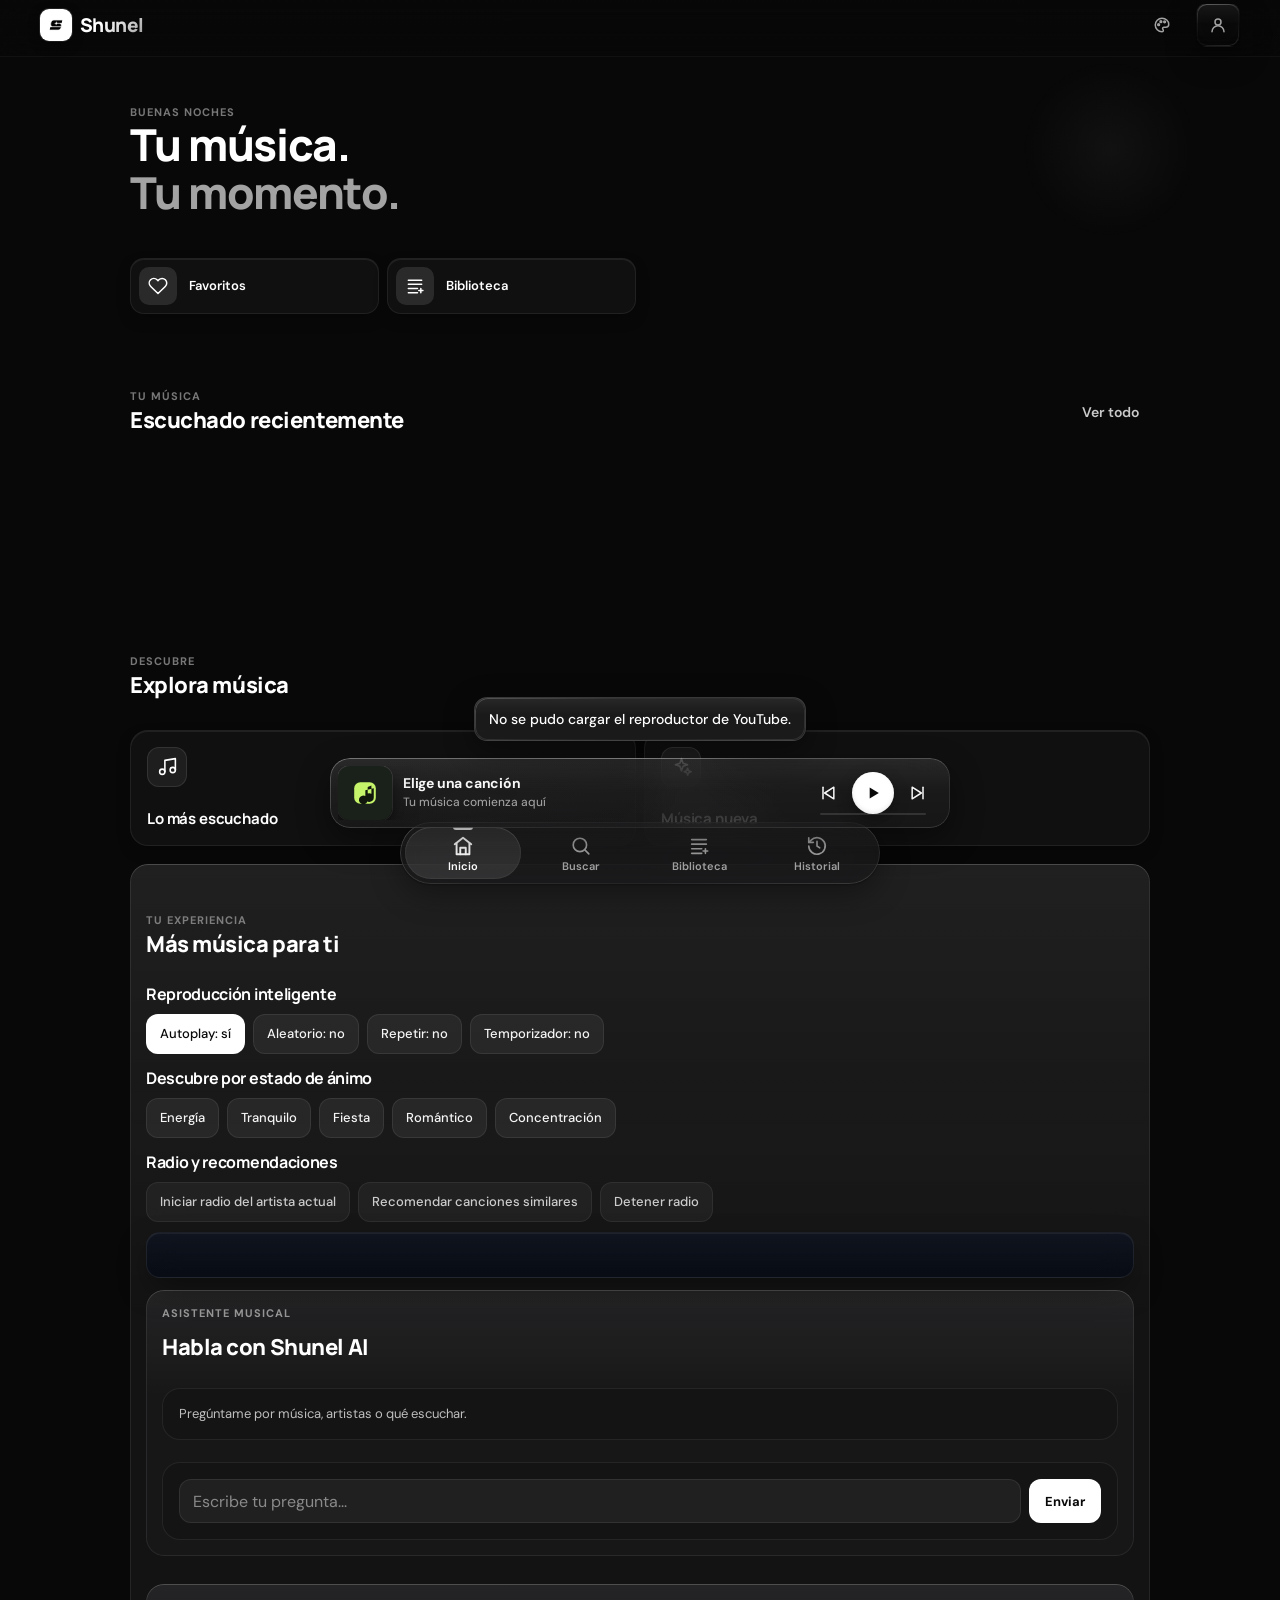
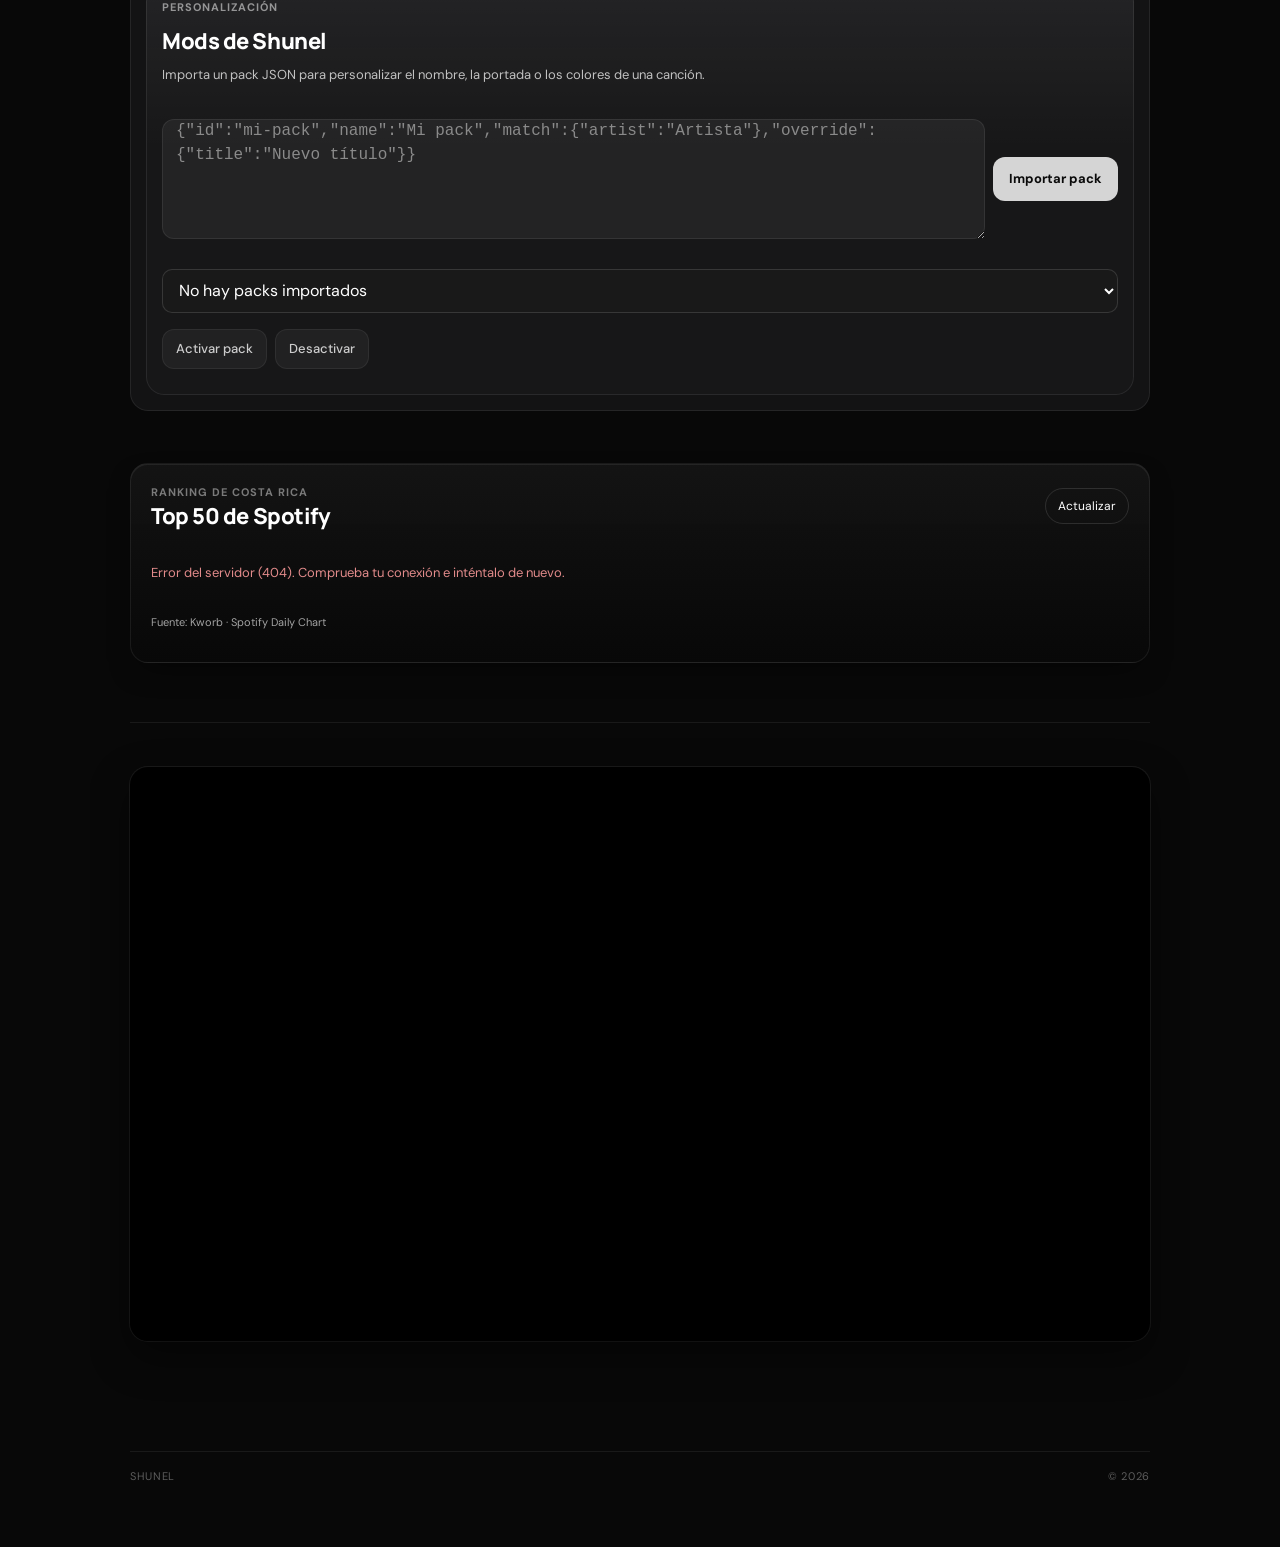
==== commit 0409cb9f: "update" ====
--- a/index.html
+++ b/index.html
@@ -1307,7 +1307,6 @@
        // ================================================================ -->
   <script src="/js/lyrics-studio.js"></script>
   <script type="module" src="/js/app.js"></script>
-  <script src="/js/brain.js"></script>
 
 
   <!-- // ================================================================
--- a/css/components.css
+++ b/css/components.css
@@ -1,2464 +1,1585 @@
-
 /* ==========================================================================
-   SHUNEL — COMPONENTS
-   COMPONENT SYSTEM 3.0
-   MOBILE FIRST · SVG ICON SYSTEM · ACCESSIBLE · RESPONSIVE
-   100 CSS IMPROVEMENTS
+   SHUNEL — COMPONENT SYSTEM 4.0
+   Mobile first · Container queries · Fluid tokens · Accesible (WCAG 2.2)
+   Compatible 1:1 con las clases y estados de la v3.0
+
+   ORDEN DE CAPAS (de menor a mayor prioridad):
+     shunel.tokens → shunel.base → shunel.components → shunel.states
+     → shunel.responsive → shunel.a11y
+   Tu CSS sin capa (unlayered) SIEMPRE gana sobre este archivo, así que
+   puedes sobrescribir cualquier cosa sin !important ni selectores largos.
    ========================================================================== */
 
+@layer shunel.tokens, shunel.base, shunel.components, shunel.states,
+       shunel.responsive, shunel.a11y;
+
 
 /* ==========================================================================
-   01. DESIGN TOKENS
+   01. TOKENS
+   Todos los nombres de la v3.0 se conservan (--component-*).
+   Nuevos tokens marcados con [v4].
    ========================================================================== */
 
-:root {
-  color-scheme: dark;
-
-  --component-bg: #080808;
-  --component-surface: #111111;
-  --component-surface-raised: #191919;
-
-  --component-glass: rgba(255, 255, 255, .055);
-  --component-glass-hover: rgba(255, 255, 255, .09);
-
-  --component-border: rgba(255, 255, 255, .075);
-  --component-border-light: rgba(255, 255, 255, .13);
-
-  --component-text: #f5f5f5;
-  --component-muted: #929292;
-  --component-subtle: #686868;
-
-  --component-radius: 12px;
-  --component-radius-small: 9px;
-
-  --component-blur: 22px;
-
-  --component-transition:
-    .22s cubic-bezier(.2, .8, .2, 1);
-
-  /* Additional design tokens */
-
-  --component-bg-hover: rgba(255, 255, 255, .045);
-  --component-bg-active: rgba(255, 255, 255, .085);
-
-  --component-focus-color: #b7d2ff;
-  --component-focus-ring: 0 0 0 3px rgba(150, 190, 255, .3);
-
-  --component-success: #76c99b;
-  --component-warning: #e7bd78;
-  --component-danger: #e58a8a;
-  --component-info: #91b8ed;
-
-  --component-row-height: 66px;
-  --component-art-size: 46px;
-  --component-action-size: 44px;
-
-  --component-menu-width: 210px;
-  --component-toast-max-width: 420px;
-
-  --component-shadow-menu:
-    0 12px 35px rgba(0, 0, 0, .4);
-
-  --component-shadow-toast:
-    0 9px 30px rgba(0, 0, 0, .4);
-
-  --component-skeleton-base: #191919;
-  --component-skeleton-highlight: #292929;
-
-  --component-safe-bottom:
-    env(safe-area-inset-bottom, 0px);
-
-  --component-safe-top:
-    env(safe-area-inset-top, 0px);
+@layer shunel.tokens {
+  :root {
+    color-scheme: dark;
+
+    /* Superficies */
+    --component-bg: #080808;
+    --component-surface: #111111;
+    --component-surface-raised: #191919;
+    --component-surface-overlay: rgb(28 28 28 / .96);          /* [v4] */
+
+    --component-glass: rgb(255 255 255 / .055);
+    --component-glass-hover: rgb(255 255 255 / .09);
+
+    --component-row-bg: rgb(255 255 255 / .035);                /* [v4] */
+    --component-bg-hover: rgb(255 255 255 / .065);
+    --component-bg-active: rgb(255 255 255 / .085);
+    --component-bg-selected: rgb(255 255 255 / .075);           /* [v4] */
+    --component-bg-pressed: rgb(255 255 255 / .1);              /* [v4] */
+
+    --component-border: rgb(255 255 255 / .075);
+    --component-border-light: rgb(255 255 255 / .13);
+    --component-border-strong: rgb(255 255 255 / .2);           /* [v4] */
+
+    /* Texto — contraste verificado sobre #111 (WCAG AA ≥ 4.5:1) */
+    --component-text: #f5f5f5;      /* 17.9:1 */
+    --component-text-strong: #ffffff;                           /* [v4] */
+    --component-muted: #a3a3a3;     /* 7.9:1  (antes #929292) */
+    --component-subtle: #8a8a8a;    /* 5.6:1  (antes #686868 = 3.4:1, fallaba AA) */
+
+    /* Acento y semánticos */
+    --component-accent: #ffffff;                                /* [v4] */
+    --component-accent-contrast: #0b0b0b;                       /* [v4] */
+    --component-favorite: var(--component-accent);              /* [v4] */
+    --component-success: #76c99b;
+    --component-warning: #e7bd78;
+    --component-danger: #e58a8a;
+    --component-info: #91b8ed;
+
+    /* Foco */
+    --component-focus-color: #b7d2ff;
+    --component-focus-width: 2px;                               /* [v4] */
+    --component-focus-offset: 2px;                              /* [v4] */
+    --component-focus-ring: 0 0 0 3px rgb(150 190 255 / .3);
+
+    /* Radios */
+    --component-radius: 12px;
+    --component-radius-small: 9px;
+    --component-radius-large: 16px;                             /* [v4] */
+    --component-radius-pill: 999px;                             /* [v4] */
+
+    /* Tipografía fluida (mín. 12px para metadatos, 14px para títulos) */
+    --component-font-2xs: .75rem;                                            /* 12px */
+    --component-font-xs: clamp(.75rem, .72rem + .15vi, .8125rem);            /* 12–13 */
+    --component-font-sm: clamp(.8125rem, .78rem + .2vi, .875rem);            /* 13–14 */
+    --component-font-md: clamp(.875rem, .84rem + .25vi, 1rem);               /* 14–16 */
+    --component-font-lg: clamp(1rem, .95rem + .4vi, 1.25rem);                /* 16–20 */
+    --component-leading: 1.4;
+    --component-tracking-tight: -.01em;
+
+    /* Espaciado fluido (escala estilo Utopia) */
+    --component-space-3xs: clamp(.125rem, .11rem + .08vi, .1875rem);
+    --component-space-2xs: clamp(.25rem, .23rem + .1vi, .3125rem);
+    --component-space-xs: clamp(.375rem, .35rem + .15vi, .5rem);
+    --component-space-sm: clamp(.5rem, .46rem + .2vi, .6875rem);
+    --component-space-md: clamp(.75rem, .7rem + .25vi, 1rem);
+    --component-space-lg: clamp(1rem, .9rem + .5vi, 1.5rem);
+    --component-space-xl: clamp(1.5rem, 1.3rem + 1vi, 2.75rem);
+
+    /* Tamaños */
+    --component-row-height: 4rem;              /* 64px */
+    --component-art-size: clamp(2.625rem, 2.5rem + .6vi, 3rem); /* 42–48 */
+    --component-action-size: 2.75rem;          /* 44px — Apple HIG / WCAG 2.5.5 AAA */
+    --component-icon-size: 1.125rem;           /* 18px */             /* [v4] */
+    --component-hit-min: 2.75rem;              /* 44px */             /* [v4] */
+
+    --component-menu-width: 13.125rem;         /* 210px */
+    --component-menu-max-width: min(17.5rem, calc(100vw - 1.5rem));  /* [v4] */
+    --component-toast-max-width: 26.25rem;     /* 420px */
+
+    /* Distancia del toast al borde inferior: altura de tu mini‑player + nav.
+       Antes estaba fija (65px + 76px). Cámbiala en tu app sin tocar este archivo. */
+    --component-toast-offset: calc(65px + 76px);                    /* [v4] */
+
+    /* Movimiento */
+    --component-ease: cubic-bezier(.2, .8, .2, 1);                  /* [v4] */
+    --component-ease-out: cubic-bezier(.16, 1, .3, 1);              /* [v4] */
+    --component-duration: .22s;                                     /* [v4] */
+    --component-duration-fast: .14s;                                /* [v4] */
+    --component-transition: var(--component-duration) var(--component-ease);
+
+    /* Sombras y efectos */
+    --component-blur: 22px;
+    --component-shadow-menu: 0 12px 35px rgb(0 0 0 / .4);
+    --component-shadow-toast: 0 9px 30px rgb(0 0 0 / .4);
+    --component-shadow-art: 0 3px 10px rgb(0 0 0 / .25);            /* [v4] */
+
+    --component-skeleton-base: #191919;
+    --component-skeleton-highlight: #292929;
+
+    /* Áreas seguras (notch, barra home) — requiere viewport-fit=cover */
+    --component-safe-top: env(safe-area-inset-top, 0px);
+    --component-safe-bottom: env(safe-area-inset-bottom, 0px);
+    --component-safe-left: env(safe-area-inset-left, 0px);          /* [v4] */
+    --component-safe-right: env(safe-area-inset-right, 0px);        /* [v4] */
+
+    /* Capas z-index centralizadas */
+    --component-z-row-drag: 5;                                      /* [v4] */
+    --component-z-menu: 1000;                                       /* [v4] */
+    --component-z-toast: 10000;                                     /* [v4] */
+  }
+
+  /* Mezclas derivadas del acento cuando el navegador soporta color-mix() */
+  @supports (color: color-mix(in oklch, white, black)) {
+    :root {
+      --component-focus-ring: 0 0 0 3px color-mix(in oklch, var(--component-focus-color) 35%, transparent);
+    }
+  }
+
+  /* ---------- Tema claro (opt‑in) ----------
+     <html data-theme="light">  → claro siempre
+     <html data-theme="auto">   → sigue al sistema operativo
+     Sin atributo               → oscuro (comportamiento v3.0)            */
+  [data-theme="light"] {
+    color-scheme: light;
+    --component-bg: #fafafa;
+    --component-surface: #ffffff;
+    --component-surface-raised: #f4f4f5;
+    --component-surface-overlay: rgb(255 255 255 / .97);
+    --component-glass: rgb(0 0 0 / .04);
+    --component-glass-hover: rgb(0 0 0 / .07);
+    --component-row-bg: rgb(0 0 0 / .025);
+    --component-bg-hover: rgb(0 0 0 / .05);
+    --component-bg-active: rgb(0 0 0 / .075);
+    --component-bg-selected: rgb(0 0 0 / .065);
+    --component-bg-pressed: rgb(0 0 0 / .09);
+    --component-border: rgb(0 0 0 / .08);
+    --component-border-light: rgb(0 0 0 / .12);
+    --component-border-strong: rgb(0 0 0 / .22);
+    --component-text: #171717;
+    --component-text-strong: #000000;
+    --component-muted: #525252;
+    --component-subtle: #6b6b6b;
+    --component-accent: #111111;
+    --component-accent-contrast: #ffffff;
+    --component-success: #1f7a4c;
+    --component-warning: #8a5a00;
+    --component-danger: #b42318;
+    --component-info: #1d5fbf;
+    --component-focus-color: #1d5fbf;
+    --component-shadow-menu: 0 12px 35px rgb(0 0 0 / .14);
+    --component-shadow-toast: 0 9px 30px rgb(0 0 0 / .14);
+    --component-shadow-art: 0 2px 8px rgb(0 0 0 / .12);
+    --component-skeleton-base: #ececec;
+    --component-skeleton-highlight: #f7f7f7;
+  }
+
+  @media (prefers-color-scheme: light) {
+    [data-theme="auto"] {
+      color-scheme: light;
+      --component-bg: #fafafa;
+      --component-surface: #ffffff;
+      --component-surface-raised: #f4f4f5;
+      --component-surface-overlay: rgb(255 255 255 / .97);
+      --component-glass: rgb(0 0 0 / .04);
+      --component-glass-hover: rgb(0 0 0 / .07);
+      --component-row-bg: rgb(0 0 0 / .025);
+      --component-bg-hover: rgb(0 0 0 / .05);
+      --component-bg-active: rgb(0 0 0 / .075);
+      --component-bg-selected: rgb(0 0 0 / .065);
+      --component-bg-pressed: rgb(0 0 0 / .09);
+      --component-border: rgb(0 0 0 / .08);
+      --component-border-light: rgb(0 0 0 / .12);
+      --component-border-strong: rgb(0 0 0 / .22);
+      --component-text: #171717;
+      --component-text-strong: #000000;
+      --component-muted: #525252;
+      --component-subtle: #6b6b6b;
+      --component-accent: #111111;
+      --component-accent-contrast: #ffffff;
+      --component-success: #1f7a4c;
+      --component-warning: #8a5a00;
+      --component-danger: #b42318;
+      --component-info: #1d5fbf;
+      --component-focus-color: #1d5fbf;
+      --component-shadow-menu: 0 12px 35px rgb(0 0 0 / .14);
+      --component-shadow-toast: 0 9px 30px rgb(0 0 0 / .14);
+      --component-shadow-art: 0 2px 8px rgb(0 0 0 / .12);
+      --component-skeleton-base: #ececec;
+      --component-skeleton-highlight: #f7f7f7;
+    }
+  }
+
+  /* Pantallas táctiles: objetivos un poco más grandes (Material 48dp) */
+  @media (pointer: coarse) {
+    :root {
+      --component-action-size: 3rem;   /* 48px */
+      --component-hit-min: 3rem;
+    }
+  }
 }
 
 
 /* ==========================================================================
-   02. COMPONENT RESET
+   02. BASE / RESET ACOTADO
+   Solo afecta a los componentes Shunel, nunca a elementos globales.
    ========================================================================== */
 
-.track-list,
-.track-list *,
-.track-row,
-.track-row *,
-.track-art,
-.track-main,
-.track-actions,
-.icon-button,
-.track-action,
-.text-button,
-.empty-state,
-.empty-state *,
-.toast,
-.toast *,
-.track-playing-indicator,
-.track-context-menu,
-.track-context-menu *,
-.track-skeleton,
-.track-skeleton * {
-  box-sizing: border-box;
+@layer shunel.base {
+  :where(.track-list, .track-row, .track-art, .track-main, .track-actions,
+         .icon-button, .track-action, .text-button, .empty-state, .toast,
+         .toast-container, .track-playing-indicator, .track-context-menu,
+         .track-skeleton, .drag-handle, .shunel-chip, .shunel-badge,
+         .shunel-now-playing),
+  :where(.track-list, .track-row, .empty-state, .toast, .track-context-menu,
+         .track-skeleton, .shunel-now-playing) *,
+  :where(.track-list, .track-row, .empty-state, .toast, .track-context-menu,
+         .track-skeleton, .shunel-now-playing) *::before,
+  :where(.track-list, .track-row, .empty-state, .toast, .track-context-menu,
+         .track-skeleton, .shunel-now-playing) *::after {
+    box-sizing: border-box;
+  }
+
+  :where(.icon-button, .track-action, .text-button, .drag-handle,
+         .track-context-menu button, .shunel-chip) {
+    appearance: none;
+    -webkit-appearance: none;
+    margin: 0;
+    font: inherit;
+    color: inherit;
+    -webkit-tap-highlight-color: transparent;
+    touch-action: manipulation;
+  }
+
+  /* SVG de iconos: heredan color y tamaño, nunca capturan clics */
+  :where(.track-row, .icon-button, .track-action, .text-button, .toast,
+         .empty-state, .track-context-menu, .drag-handle, .shunel-chip,
+         .shunel-now-playing) svg {
+    flex: 0 0 auto;
+    inline-size: var(--component-icon-size);
+    block-size: var(--component-icon-size);
+    pointer-events: none;
+    overflow: visible;
+  }
+
+  /* Iconos de línea (Lucide/Tabler) por defecto. Si el SVG trae
+     fill="currentColor" (icono relleno) se respeta su atributo. */
+  :where(.icon-button, .track-action, .text-button, .toast, .empty-state,
+         .track-context-menu, .drag-handle, .shunel-chip,
+         .shunel-now-playing) svg:not([fill]) {
+    fill: none;
+    stroke: currentColor;
+    stroke-width: 2;
+    stroke-linecap: round;
+    stroke-linejoin: round;
+  }
+
+  .track-row img,
+  .track-row svg {
+    max-inline-size: 100%;
+  }
+
+  /* Icono genérico para usar fuera de los componentes:
+     <svg class="icon" aria-hidden="true"><use href="shunel-icons.svg#icon-play"/></svg> */
+  svg.icon {
+    inline-size: var(--icon-size, 1.25em);
+    block-size: var(--icon-size, 1.25em);
+    flex: 0 0 auto;
+    vertical-align: -.25em;
+    fill: none;
+    stroke: currentColor;
+    stroke-width: var(--icon-stroke, 2);
+    stroke-linecap: round;
+    stroke-linejoin: round;
+    pointer-events: none;
+  }
+  svg.icon.is-filled { fill: currentColor; }
+
+  [hidden]:where(.track-context-menu, .toast, .empty-state, .track-playing-indicator) {
+    display: none !important;
+  }
 }
 
-.icon-button,
-.track-action,
-.text-button {
-  -webkit-tap-highlight-color: transparent;
-  font-family: inherit;
+
+/* ==========================================================================
+   03. COMPONENTES
+   ========================================================================== */
+
+@layer shunel.components {
+
+  /* ---------- Contenedor opcional ---------- */
+  .track-component-container {
+    inline-size: 100%;
+    min-inline-size: 0;
+    container: shunel-tracks / inline-size;
+  }
+
+  /* ---------- Lista ---------- */
+  .track-list {
+    inline-size: 100%;
+    min-inline-size: 0;
+    display: grid;
+    grid-template-columns: minmax(0, 1fr);
+    gap: var(--component-space-2xs);
+    margin: 0;
+    padding: 0;
+    list-style: none;
+    container: shunel-list / inline-size;
+  }
+
+  .track-list:empty {
+    display: none;
+  }
+
+  /* ---------- Fila ----------
+     Columnas: [handle] [arte] [texto] [acciones]
+     El handle solo ocupa columna si existe (:has).                    */
+  .track-row {
+    position: relative;
+    inline-size: 100%;
+    min-inline-size: 0;
+    min-block-size: var(--component-row-height);
+
+    display: grid;
+    grid-template-columns: var(--component-art-size) minmax(0, 1fr) auto;
+    align-items: center;
+    gap: var(--component-space-sm);
+    padding: var(--component-space-xs);
+
+    border: 1px solid transparent;
+    border-radius: var(--component-radius);
+    background-color: var(--component-row-bg);
+    color: var(--component-text);
+
+    isolation: isolate;
+    -webkit-tap-highlight-color: transparent;
+
+    transition:
+      background-color var(--component-transition),
+      border-color var(--component-transition),
+      box-shadow var(--component-transition),
+      transform var(--component-transition),
+      opacity var(--component-transition);
+  }
+
+  .track-row:has(> .drag-handle) {
+    grid-template-columns: auto var(--component-art-size) minmax(0, 1fr) auto;
+  }
+
+  .track-row:has(> .track-playing-indicator):not(:has(> .track-art)) {
+    grid-template-columns: auto minmax(0, 1fr) auto;
+  }
+
+  .track-row[draggable="true"] {
+    -webkit-user-drag: element;
+  }
+
+  /* Capa de brillo para hover (::before). ::after queda reservado
+     para el indicador de pista activa — sin conflictos con .loading. */
+  .track-row::before {
+    content: "";
+    position: absolute;
+    inset: 0;
+    z-index: -1;
+    border-radius: inherit;
+    background: linear-gradient(125deg, var(--component-glass), transparent 45%);
+    opacity: 0;
+    pointer-events: none;
+    transition: opacity var(--component-transition);
+  }
+
+  .track-row::after {
+    content: "";
+    position: absolute;
+    inset-block: 14px;
+    inset-inline-start: 0;
+    inline-size: 3px;
+    border-radius: 3px;
+    background: var(--component-accent);
+    opacity: 0;
+    transform: scaleY(.4);
+    pointer-events: none;
+    transition:
+      opacity var(--component-transition),
+      transform var(--component-transition),
+      background-color var(--component-transition);
+  }
+
+  /* ---------- Arte ---------- */
+  .track-art {
+    inline-size: var(--component-art-size);
+    block-size: var(--component-art-size);
+    display: block;
+    flex-shrink: 0;
+    aspect-ratio: 1;
+    object-fit: cover;
+    object-position: center;
+    overflow: hidden;
+    border: 1px solid var(--component-border);
+    border-radius: var(--component-radius-small);
+    background-color: var(--component-surface-raised);
+    box-shadow: var(--component-shadow-art);
+    -webkit-user-drag: none;
+    user-select: none;
+    transition:
+      transform var(--component-transition),
+      filter var(--component-transition),
+      opacity var(--component-transition);
+  }
+
+  .track-art.is-loading {
+    opacity: .55;
+    background-image: linear-gradient(90deg,
+      var(--component-skeleton-base) 0%,
+      var(--component-skeleton-highlight) 50%,
+      var(--component-skeleton-base) 100%);
+    background-size: 200% 100%;
+    animation: shunel-shimmer-bg 1.4s linear infinite;
+  }
+
+  .track-art.is-loaded { opacity: 1; }
+
+  .track-art.is-error,
+  .track-art:not([src]),
+  .track-art[src=""] {
+    background-color: var(--component-surface-raised);
+    opacity: .7;
+  }
+
+  .track-art:focus-visible {
+    outline: var(--component-focus-width) solid var(--component-focus-color);
+    outline-offset: var(--component-focus-offset);
+  }
+
+  /* ---------- Texto ---------- */
+  .track-main {
+    min-inline-size: 0;
+    inline-size: 100%;
+    overflow: hidden;
+    display: flex;
+    flex-direction: column;
+    justify-content: center;
+    gap: var(--component-space-3xs);
+  }
+
+  .track-name,
+  .track-channel {
+    display: block;
+    min-inline-size: 0;
+    max-inline-size: 100%;
+    margin: 0;
+    overflow: hidden;
+    text-overflow: ellipsis;
+    white-space: nowrap;
+    line-height: var(--component-leading);
+  }
+
+  .track-name {
+    color: var(--component-text);
+    font-size: var(--component-font-sm);
+    font-weight: 650;
+    letter-spacing: var(--component-tracking-tight);
+    transition: color var(--component-transition);
+  }
+
+  .track-channel {
+    color: var(--component-muted);
+    font-size: var(--component-font-xs);
+    font-weight: 400;
+  }
+
+  .track-channel a {
+    color: inherit;
+    text-decoration: none;
+    border-radius: 4px;
+  }
+
+  .track-channel a:focus-visible {
+    outline: var(--component-focus-width) solid var(--component-focus-color);
+    outline-offset: 1px;
+  }
+
+  /* ---------- Acciones ---------- */
+  .track-actions {
+    min-inline-size: 0;
+    min-block-size: var(--component-hit-min);
+    display: flex;
+    align-items: center;
+    justify-content: flex-end;
+    gap: var(--component-space-3xs);
+    flex-shrink: 0;
+  }
+
+  .track-actions:empty { display: none; }
+
+  .icon-button,
+  .track-action {
+    position: relative;
+    inline-size: var(--component-action-size);
+    block-size: var(--component-action-size);
+    min-inline-size: var(--component-action-size);
+    min-block-size: var(--component-action-size);
+    padding: 0;
+    display: inline-grid;
+    place-items: center;
+    border: 1px solid transparent;
+    border-radius: 10px;
+    background-color: transparent;
+    color: var(--component-muted);
+    cursor: pointer;
+    transition:
+      background-color var(--component-transition),
+      color var(--component-transition),
+      border-color var(--component-transition),
+      transform var(--component-duration-fast) var(--component-ease),
+      opacity var(--component-transition);
+  }
+
+  .icon-button:active:not(:disabled, [aria-disabled="true"]),
+  .track-action:active:not(:disabled, [aria-disabled="true"]) {
+    transform: scale(.92);
+    background-color: var(--component-bg-pressed);
+  }
+
+  /* ---------- Botón de texto ---------- */
+  .text-button {
+    min-block-size: var(--component-hit-min);
+    padding: var(--component-space-xs) var(--component-space-sm);
+    display: inline-flex;
+    align-items: center;
+    justify-content: center;
+    gap: var(--component-space-xs);
+    border: 1px solid transparent;
+    border-radius: var(--component-radius-small);
+    background-color: transparent;
+    color: var(--component-text);
+    opacity: .82;
+    font-size: var(--component-font-sm);
+    font-weight: 600;
+    line-height: var(--component-leading);
+    text-decoration: none;
+    cursor: pointer;
+    transition:
+      color var(--component-transition),
+      opacity var(--component-transition),
+      background-color var(--component-transition),
+      border-color var(--component-transition),
+      transform var(--component-duration-fast) var(--component-ease);
+  }
+
+  .text-button > span {
+    overflow: hidden;
+    text-overflow: ellipsis;
+    white-space: nowrap;
+  }
+
+  .text-button:not(:disabled, [aria-disabled="true"]):active {
+    transform: scale(.97);
+    background-color: var(--component-bg-pressed);
+  }
+
+  .text-button[aria-busy="true"] {
+    cursor: progress;
+    opacity: .6;
+  }
+
+  /* ---------- Drag handle ---------- */
+  .drag-handle {
+    inline-size: 2.25rem;
+    min-block-size: var(--component-hit-min);
+    display: inline-flex;
+    align-items: center;
+    justify-content: center;
+    padding: 0;
+    border: 0;
+    border-radius: var(--component-radius-small);
+    background: transparent;
+    color: var(--component-subtle);
+    cursor: grab;
+    touch-action: none; /* necesario para arrastre táctil */
+  }
+
+  .drag-handle:active { cursor: grabbing; color: var(--component-text); }
+
+  /* ---------- Indicador de reproducción ---------- */
+  .track-playing-indicator {
+    inline-size: 1.25rem;
+    block-size: 1.25rem;
+    display: inline-flex;
+    align-items: center;
+    justify-content: center;
+    gap: 3px;
+    flex: 0 0 auto;
+    color: var(--component-accent);
+  }
+
+  .track-playing-indicator span {
+    inline-size: 3px;
+    block-size: 16px;
+    display: block;
+    border-radius: 3px;
+    background: currentColor;
+    transform: scaleY(.32);
+    transform-origin: center bottom;
+    opacity: .6;
+  }
+
+  /* Animación con transform (compositor) en vez de height (layout) */
+  .track-playing-indicator.active span {
+    animation: shunel-bars .65s ease-in-out infinite alternate;
+  }
+  .track-playing-indicator span:nth-child(2) { animation-delay: .2s; }
+  .track-playing-indicator span:nth-child(3) { animation-delay: .35s; }
+  .track-playing-indicator span:nth-child(4) { animation-delay: .12s; }
+
+  .track-row:not(.is-playing) .track-playing-indicator.active span {
+    animation-play-state: paused;
+  }
+
+  /* ---------- Skeleton ---------- */
+  .track-skeleton {
+    inline-size: 100%;
+    min-block-size: var(--component-row-height);
+    display: grid;
+    grid-template-columns: var(--component-art-size) minmax(0, 1fr) auto;
+    align-items: center;
+    gap: var(--component-space-sm);
+    padding: var(--component-space-xs);
+    overflow: hidden;
+    border: 1px solid var(--component-border);
+    border-radius: var(--component-radius);
+    background-color: var(--component-row-bg);
+  }
+
+  .track-skeleton-main {
+    display: flex;
+    flex-direction: column;
+    gap: var(--component-space-xs);
+    min-inline-size: 0;
+  }
+
+  .track-skeleton-art,
+  .track-skeleton-line,
+  .track-skeleton-action {
+    display: block;
+    border-radius: 6px;
+    background-color: var(--component-skeleton-base);
+    background-image: linear-gradient(90deg,
+      var(--component-skeleton-base) 0%,
+      var(--component-skeleton-highlight) 50%,
+      var(--component-skeleton-base) 100%);
+    background-size: 200% 100%;
+    animation: shunel-shimmer-bg 1.4s linear infinite;
+  }
+
+  .track-skeleton-art {
+    inline-size: var(--component-art-size);
+    block-size: var(--component-art-size);
+    border-radius: var(--component-radius-small);
+  }
+
+  .track-skeleton-line { inline-size: 78%; block-size: .75rem; }
+  .track-skeleton-line:last-child { inline-size: 48%; block-size: .625rem; }
+
+  .track-skeleton-action {
+    inline-size: 1.5rem;
+    block-size: 1.5rem;
+    margin-inline: var(--component-space-xs);
+    border-radius: 50%;
+  }
+
+  /* ---------- Empty state ---------- */
+  .empty-state {
+    inline-size: 100%;
+    max-inline-size: 32.5rem;
+    margin-inline: auto;
+    padding: var(--component-space-xl) var(--component-space-lg);
+    display: grid;
+    justify-items: center;
+    gap: var(--component-space-sm);
+    border: 1px solid var(--component-border);
+    border-radius: var(--component-radius-large);
+    background: linear-gradient(145deg, var(--component-glass), transparent);
+    color: var(--component-muted);
+    text-align: center;
+    font-size: var(--component-font-sm);
+    line-height: 1.6;
+    text-wrap: balance;
+  }
+
+  .empty-state:empty { display: none; }
+  .empty-state > * { margin: 0; max-inline-size: 42ch; }
+
+  .empty-state > svg {
+    inline-size: 2.5rem;
+    block-size: 2.5rem;
+    color: var(--component-subtle);
+    stroke-width: 1.5;
+  }
+
+  .empty-state strong {
+    color: var(--component-text);
+    font-size: var(--component-font-md);
+    font-weight: 650;
+  }
+
+  .empty-state p { text-wrap: pretty; }
+
+  .empty-state .text-button,
+  .empty-state button {
+    margin-block-start: var(--component-space-2xs);
+    border-color: var(--component-border-light);
+    background-color: var(--component-glass);
+    opacity: 1;
+  }
+
+  /* ---------- Menú contextual ---------- */
+  .track-context-menu {
+    position: absolute;
+    z-index: var(--component-z-menu);
+    inline-size: max-content;
+    min-inline-size: var(--component-menu-width);
+    max-inline-size: var(--component-menu-max-width);
+    max-block-size: min(70dvh, 26.25rem);
+    margin: 0;
+    padding: 6px;
+    overflow-y: auto;
+    overscroll-behavior: contain;
+    scrollbar-width: thin;
+    scrollbar-color: var(--component-border-strong) transparent;
+    border: 1px solid var(--component-border-light);
+    border-radius: 14px;
+    background-color: var(--component-surface-overlay);
+    color: var(--component-text);
+    box-shadow: var(--component-shadow-menu);
+    -webkit-backdrop-filter: blur(var(--component-blur)) saturate(150%);
+    backdrop-filter: blur(var(--component-blur)) saturate(150%);
+    transform-origin: top right;
+  }
+
+  .track-context-menu button,
+  .track-context-menu [role="menuitem"] {
+    inline-size: 100%;
+    min-block-size: var(--component-hit-min);
+    display: flex;
+    align-items: center;
+    gap: var(--component-space-sm);
+    padding: var(--component-space-xs) var(--component-space-sm);
+    border: 0;
+    border-radius: 8px;
+    background-color: transparent;
+    color: var(--component-text);
+    text-align: start;
+    font-size: var(--component-font-sm);
+    cursor: pointer;
+    user-select: none;
+    transition:
+      background-color var(--component-duration-fast) var(--component-ease),
+      color var(--component-duration-fast) var(--component-ease);
+  }
+
+  .track-context-menu button svg { color: var(--component-muted); }
+  .track-context-menu button:active { background-color: var(--component-bg-pressed); }
+
+  .track-context-menu button[data-danger="true"],
+  .track-context-menu button[data-danger="true"] svg {
+    color: var(--component-danger);
+  }
+
+  .track-context-menu hr,
+  .track-context-menu [role="separator"] {
+    block-size: 1px;
+    margin: 4px 6px;
+    border: 0;
+    background: var(--component-border);
+  }
+
+  /* Popover API nativa (opcional): <div class="track-context-menu" popover> */
+  .track-context-menu[popover] {
+    inset: auto;
+    opacity: 1;
+    transform: none;
+    transition:
+      opacity var(--component-duration-fast) var(--component-ease),
+      transform var(--component-duration-fast) var(--component-ease-out),
+      overlay var(--component-duration-fast) allow-discrete,
+      display var(--component-duration-fast) allow-discrete;
+  }
+  .track-context-menu[popover]:not(:popover-open) {
+    opacity: 0;
+    transform: scale(.96);
+  }
+  @starting-style {
+    .track-context-menu[popover]:popover-open {
+      opacity: 0;
+      transform: scale(.96);
+    }
+  }
+
+  /* Anchor positioning (Chrome/Edge 125+, Safari 26+): sin JS para posicionar.
+     Botón: style="anchor-name: --menu-1"  Menú: style="position-anchor: --menu-1" */
+  @supports (position-area: block-end) {
+    .track-context-menu[popover][style*="position-anchor"] {
+      position: fixed;
+      position-area: block-end span-inline-start;
+      position-try-fallbacks: flip-block, flip-inline, flip-block flip-inline;
+      margin-block: 4px;
+    }
+  }
+
+  /* ---------- Toasts ---------- */
+  .toast-container {
+    position: fixed;
+    z-index: var(--component-z-toast);
+    inset-inline: 0;
+    inset-block-end: calc(var(--component-toast-offset) + var(--component-safe-bottom) + 18px);
+    margin-inline: auto;
+    inline-size: min(100%, calc(var(--component-toast-max-width) + 2.5rem));
+    padding-inline: max(.875rem, var(--component-safe-left)) max(.875rem, var(--component-safe-right));
+    display: flex;
+    flex-direction: column-reverse;
+    align-items: center;
+    gap: var(--component-space-xs);
+    pointer-events: none;
+  }
+
+  .toast {
+    position: fixed;
+    z-index: var(--component-z-toast);
+    inset-inline: 0;
+    inset-block-end: calc(var(--component-toast-offset) + var(--component-safe-bottom) + 18px);
+    margin-inline: auto;
+    inline-size: max-content;
+    max-inline-size: min(var(--component-toast-max-width), calc(100vw - 2.25rem));
+    min-block-size: var(--component-hit-min);
+    padding: var(--component-space-sm) var(--component-space-md);
+
+    display: flex;
+    align-items: center;
+    justify-content: center;
+    gap: var(--component-space-xs);
+
+    border: 1px solid var(--component-border-light);
+    border-radius: 13px;
+    background-color: var(--component-surface-overlay);
+    color: var(--component-text-strong);
+    box-shadow: var(--component-shadow-toast);
+    -webkit-backdrop-filter: blur(24px) saturate(150%);
+    backdrop-filter: blur(24px) saturate(150%);
+
+    font-size: var(--component-font-sm);
+    line-height: 1.45;
+    text-align: start;
+    overflow-wrap: anywhere;
+
+    opacity: 0;
+    visibility: hidden;
+    pointer-events: none;
+    transform: translateY(12px) scale(.97);
+    transition:
+      opacity var(--component-duration) ease,
+      visibility var(--component-duration) ease,
+      transform .25s var(--component-ease-out);
+  }
+
+  /* Dentro de un contenedor el toast fluye normal y CONSERVA su animación
+     (la v3.0 ponía transform:none y mataba la transición). */
+  .toast-container .toast {
+    position: relative;
+    inset: auto;
+    margin: 0;
+    inline-size: 100%;
+    max-inline-size: 100%;
+  }
+
+  .toast > p { margin: 0; }
+  .toast strong { font-weight: 650; }
+  .toast svg { inline-size: 1.125rem; block-size: 1.125rem; }
+
+  .toast[data-type="success"] { border-color: color-mix(in srgb, var(--component-success) 40%, transparent); }
+  .toast[data-type="warning"] { border-color: color-mix(in srgb, var(--component-warning) 40%, transparent); }
+  .toast[data-type="error"]   { border-color: color-mix(in srgb, var(--component-danger) 40%, transparent); }
+  .toast[data-type="info"]    { border-color: color-mix(in srgb, var(--component-info) 40%, transparent); }
+  .toast[data-type="success"] svg { color: var(--component-success); }
+  .toast[data-type="warning"] svg { color: var(--component-warning); }
+  .toast[data-type="error"]   svg { color: var(--component-danger); }
+  .toast[data-type="info"]    svg { color: var(--component-info); }
+
+  /* ---------- Favoritos del reproductor completo ---------- */
+  .favorite-current.is-favorite,
+  .full-player-info .icon-button.is-favorite {
+    color: var(--component-favorite);
+  }
+
+  .favorite-current.is-favorite svg,
+  .full-player-info .icon-button.is-favorite svg {
+    fill: currentColor;
+    stroke: currentColor;
+    animation: shunel-pop .32s var(--component-ease-out);
+  }
+
+  /* ==========================================================
+     NUEVOS COMPONENTES [v4] — prefijo shunel- (no chocan)
+     ========================================================== */
+
+  /* Chip / filtro: <button class="shunel-chip" aria-pressed="false"> */
+  .shunel-chip {
+    min-block-size: 2rem;
+    padding: 0 var(--component-space-sm);
+    display: inline-flex;
+    align-items: center;
+    gap: var(--component-space-2xs);
+    border: 1px solid var(--component-border-light);
+    border-radius: var(--component-radius-pill);
+    background-color: var(--component-glass);
+    color: var(--component-text);
+    font-size: var(--component-font-xs);
+    font-weight: 600;
+    white-space: nowrap;
+    cursor: pointer;
+    position: relative;
+    transition: background-color var(--component-transition), color var(--component-transition), border-color var(--component-transition);
+  }
+  /* Área táctil de 44px aunque el chip mida 32px */
+  .shunel-chip::after {
+    content: "";
+    position: absolute;
+    inset: -6px 0;
+  }
+  .shunel-chip svg { inline-size: 1rem; block-size: 1rem; }
+  .shunel-chip[aria-pressed="true"],
+  .shunel-chip[aria-selected="true"] {
+    border-color: transparent;
+    background-color: var(--component-accent);
+    color: var(--component-accent-contrast);
+  }
+
+  .shunel-chip-group {
+    display: flex;
+    gap: var(--component-space-xs);
+    overflow-x: auto;
+    padding-block: 6px;
+    scroll-snap-type: x proximity;
+    scrollbar-width: none;
+    mask-image: linear-gradient(90deg, #000 calc(100% - 2rem), transparent);
+  }
+  .shunel-chip-group > * { scroll-snap-align: start; flex: 0 0 auto; }
+
+  /* Badge: <span class="shunel-badge">Nuevo</span> */
+  .shunel-badge {
+    display: inline-flex;
+    align-items: center;
+    gap: 4px;
+    padding: 1px 6px;
+    border-radius: var(--component-radius-pill);
+    background-color: var(--component-glass-hover);
+    color: var(--component-text);
+    font-size: var(--component-font-2xs);
+    font-weight: 650;
+    line-height: 1.5;
+    white-space: nowrap;
+    vertical-align: middle;
+  }
+  .shunel-badge[data-type="explicit"] {
+    padding-inline: 4px;
+    border-radius: 3px;
+    background-color: var(--component-muted);
+    color: var(--component-surface);
+  }
+
+  /* Duración opcional: <span class="track-duration">3:42</span> en .track-actions */
+  .track-duration {
+    display: none;
+    min-inline-size: 3.5ch;
+    color: var(--component-muted);
+    font-size: var(--component-font-xs);
+    font-variant-numeric: tabular-nums;
+    text-align: end;
+  }
+
+  /* Tooltip CSS‑only: <button aria-label="Me gusta" data-tooltip="Me gusta"> */
+  @media (hover: hover) and (pointer: fine) {
+    [data-tooltip] { position: relative; }
+    [data-tooltip]::after {
+      content: attr(data-tooltip);
+      position: absolute;
+      inset-block-end: calc(100% + 6px);
+      inset-inline-start: 50%;
+      z-index: var(--component-z-menu);
+      padding: 4px 8px;
+      border-radius: 6px;
+      background-color: var(--component-text);
+      color: var(--component-surface);
+      font-size: var(--component-font-2xs);
+      font-weight: 600;
+      white-space: nowrap;
+      opacity: 0;
+      transform: translate(-50%, 4px);
+      pointer-events: none;
+      transition: opacity var(--component-duration-fast) ease, transform var(--component-duration-fast) ease;
+      transition-delay: 0s;
+    }
+    [data-tooltip]:hover::after,
+    [data-tooltip]:focus-visible::after {
+      opacity: 1;
+      transform: translate(-50%, 0);
+      transition-delay: .4s;
+    }
+  }
+
+  /* Barra "reproduciendo ahora" (mini‑player) */
+  .shunel-now-playing {
+    position: fixed;
+    z-index: calc(var(--component-z-menu) - 1);
+    inset-inline: max(.5rem, var(--component-safe-left)) max(.5rem, var(--component-safe-right));
+    inset-block-end: calc(.5rem + var(--component-safe-bottom));
+    display: grid;
+    grid-template-columns: var(--component-art-size) minmax(0, 1fr) auto;
+    align-items: center;
+    gap: var(--component-space-sm);
+    padding: var(--component-space-xs);
+    border: 1px solid var(--component-border-light);
+    border-radius: var(--component-radius-large);
+    background-color: var(--component-surface-overlay);
+    box-shadow: var(--component-shadow-menu);
+    -webkit-backdrop-filter: blur(var(--component-blur)) saturate(150%);
+    backdrop-filter: blur(var(--component-blur)) saturate(150%);
+    container: shunel-player / inline-size;
+  }
+
+  .shunel-progress {
+    position: absolute;
+    inset-inline: 12px;
+    inset-block-end: 0;
+    block-size: 2px;
+    border-radius: 2px;
+    background: var(--component-border-light);
+    overflow: hidden;
+  }
+  .shunel-progress::before {
+    content: "";
+    position: absolute;
+    inset: 0;
+    background: var(--component-accent);
+    transform-origin: left;
+    transform: scaleX(var(--progress, 0));
+  }
+  .shunel-progress:dir(rtl)::before { transform-origin: right; }
+
+  /* Clase utilitaria para texto solo para lectores de pantalla */
+  .shunel-sr-only {
+    position: absolute !important;
+    inline-size: 1px; block-size: 1px;
+    padding: 0; margin: -1px;
+    overflow: hidden;
+    clip-path: inset(50%);
+    white-space: nowrap;
+    border: 0;
+  }
 }
 
-.track-list {
-  min-width: 0;
+
+/* ==========================================================================
+   04. ESTADOS
+   Una sola definición por estado (la v3.0 tenía duplicados que se pisaban).
+   ========================================================================== */
+
+@layer shunel.states {
+
+  /* ---------- Fila: actual / reproduciendo ---------- */
+  .track-row.active,
+  .track-row.is-playing,
+  .track-row[aria-current="true"] {
+    background-color: var(--component-bg-active);
+    border-color: var(--component-border-light);
+  }
+
+  .track-row.active.is-playing {
+    background-color: var(--component-bg-pressed);
+    border-color: var(--component-border-strong);
+  }
+
+  .track-row.active .track-name,
+  .track-row.is-playing .track-name,
+  .track-row[aria-current="true"] .track-name {
+    color: var(--component-text-strong);
+  }
+
+  .track-row.is-playing .track-channel { color: var(--component-text); opacity: .8; }
+
+  .track-row.active .track-art,
+  .track-row.is-playing .track-art {
+    filter: brightness(1.08);
+  }
+
+  .track-row.active::after,
+  .track-row.is-playing::after,
+  .track-row[aria-current="true"]::after {
+    opacity: .75;
+    transform: scaleY(1);
+  }
+  .track-row.active.is-playing::after { opacity: 1; }
+
+  /* ---------- Selección ---------- */
+  .track-row.is-selected,
+  .track-row[aria-selected="true"] {
+    background-color: var(--component-bg-selected);
+    border-color: var(--component-border-strong);
+  }
+
+  /* ---------- Favorita ---------- */
+  .track-row.is-favorite .track-name::after {
+    content: "";
+    display: inline-block;
+    inline-size: 6px;
+    block-size: 6px;
+    margin-inline-start: 6px;
+    border-radius: 50%;
+    background: var(--component-favorite);
+    vertical-align: middle;
+    opacity: .8;
+  }
+
+  /* ---------- Deshabilitada ----------
+     aria-disabled conserva el foco (lectores de pantalla pueden anunciarla);
+     solo se bloquean clics en los botones internos. */
+  .track-row.is-disabled,
+  .track-row[aria-disabled="true"] {
+    opacity: .45;
+    cursor: not-allowed;
+  }
+  .track-row.is-disabled :is(button, a),
+  .track-row[aria-disabled="true"] :is(button, a) {
+    pointer-events: none;
+  }
+
+  /* ---------- Cargando (shimmer en el fondo, ya no choca con ::after) ---------- */
+  .track-row.loading {
+    background-image: linear-gradient(90deg,
+      transparent 0%, var(--component-glass) 50%, transparent 100%);
+    background-size: 200% 100%;
+    background-repeat: no-repeat;
+    animation: shunel-shimmer-bg 1.4s linear infinite;
+    cursor: progress;
+  }
+
+  /* ---------- Arrastre ---------- */
+  .track-row.dragging {
+    z-index: var(--component-z-row-drag);
+    opacity: .55;
+    transform: scale(.98);
+    background-color: var(--component-bg-pressed);
+    box-shadow: var(--component-shadow-menu);
+    cursor: grabbing;
+  }
+
+  .track-row.drag-over {
+    border-color: var(--component-border-strong);
+    background-color: var(--component-bg-pressed);
+    box-shadow: inset 0 2px 0 0 var(--component-accent);
+  }
+
+  /* ---------- Presión táctil ---------- */
+  .track-row:active:not(.dragging, .is-disabled, [aria-disabled="true"]) {
+    transform: scale(.992);
+  }
+  .track-row:active:not(.dragging) .track-art { transform: scale(.96); }
+
+  /* ---------- Botones: favorito / pressed / expanded ---------- */
+  .track-action.is-favorite,
+  .icon-button.is-favorite,
+  .track-action[aria-pressed="true"],
+  .icon-button[aria-pressed="true"] {
+    color: var(--component-favorite);
+    background-color: var(--component-glass);
+  }
+
+  .track-action.is-favorite svg,
+  .track-action[aria-pressed="true"] svg,
+  .icon-button[aria-pressed="true"] svg {
+    fill: currentColor;
+  }
+
+  .track-action.is-favorite:active svg { transform: scale(.85); }
+
+  .track-action[aria-expanded="true"],
+  .icon-button[aria-expanded="true"],
+  .text-button[aria-expanded="true"],
+  .text-button[aria-pressed="true"] {
+    color: var(--component-text-strong);
+    background-color: var(--component-bg-active);
+    border-color: var(--component-border-light);
+    opacity: 1;
+  }
+
+  /* ---------- Deshabilitados ---------- */
+  :is(.icon-button, .track-action, .text-button, .track-context-menu button):is(:disabled, [aria-disabled="true"]) {
+    opacity: .4;
+    cursor: not-allowed;
+    transform: none;
+  }
+
+  /* ---------- Toast visible ---------- */
+  .toast.visible,
+  .toast.show {
+    opacity: 1;
+    visibility: visible;
+    pointer-events: auto;
+    transform: translateY(0) scale(1);
+  }
+
+  /* ---------- Foco: un solo sistema, sin overrides posteriores ---------- */
+  :is(.icon-button, .track-action, .text-button, .drag-handle, .shunel-chip,
+      .track-context-menu button, .track-context-menu [role="menuitem"]):focus-visible {
+    outline: var(--component-focus-width) solid var(--component-focus-color);
+    outline-offset: var(--component-focus-offset);
+  }
+  .track-row:focus-visible {
+    outline: var(--component-focus-width) solid var(--component-focus-color);
+    outline-offset: var(--component-focus-offset);
+  }
+  .track-context-menu button:focus-visible { outline-offset: -2px; }
+  .track-row:focus-within:not(:focus-visible) {
+    border-color: color-mix(in srgb, var(--component-focus-color) 35%, transparent);
+  }
+  :is(.track-row, .icon-button, .track-action, .text-button):focus:not(:focus-visible) {
+    outline: none;
+  }
+
+  /* ---------- Hover: SOLO en dispositivos con puntero real ----------
+     Así no queda "pegado" el hover en pantallas táctiles y no hace
+     falta resetear fondos (la v3.0 borraba el fondo de favoritos). */
+  @media (hover: hover) and (pointer: fine) {
+    .track-row:hover:not(.dragging) {
+      background-color: var(--component-bg-hover);
+      border-color: var(--component-border);
+    }
+    .track-row:is(.active, .is-playing, .is-selected, [aria-selected="true"]):hover {
+      background-color: var(--component-bg-pressed);
+    }
+    .track-row:hover::before { opacity: 1; }
+    .track-row:hover .track-art { filter: brightness(1.06); }
+
+    :is(.icon-button, .track-action):hover:not(:disabled, [aria-disabled="true"]) {
+      color: var(--component-text-strong);
+      background-color: var(--component-glass-hover);
+    }
+    .text-button:hover:not(:disabled, [aria-disabled="true"]) {
+      opacity: 1;
+      background-color: var(--component-glass);
+    }
+    .track-channel a:hover { color: var(--component-text); text-decoration: underline; text-underline-offset: 2px; }
+    .track-context-menu button:hover:not(:disabled) {
+      background-color: var(--component-glass-hover);
+    }
+    .track-context-menu button[data-danger="true"]:hover {
+      background-color: color-mix(in srgb, var(--component-danger) 14%, transparent);
+    }
+    .drag-handle:hover { color: var(--component-text); }
+    .shunel-chip:hover:not([aria-pressed="true"]) { background-color: var(--component-glass-hover); }
+  }
 }
 
-.track-row img {
-  max-width: 100%;
+
+/* ==========================================================================
+   05. RESPONSIVE
+   Primero CONTAINER QUERIES (la fila se adapta al ancho de su columna,
+   no de la pantalla: funciona igual en sidebar, modal o página completa).
+   Breakpoints unificados: 22.5rem (360) · 30rem (480) · 45rem (720) · 70rem (1120)
+   ========================================================================== */
+
+@layer shunel.responsive {
+
+  /* --- Lista muy estrecha (< 360px): sidebar, widgets, teléfonos pequeños --- */
+  @container shunel-list (max-width: 22.4rem) {
+    .track-row,
+    .track-skeleton {
+      --component-art-size: 2.5rem;
+      gap: var(--component-space-xs);
+      padding: 6px;
+      min-block-size: 3.5rem;
+    }
+    .track-row:has(> .drag-handle) .drag-handle { inline-size: 1.5rem; }
+    .track-actions { gap: 0; }
+    /* Oculta acciones secundarias marcadas, deja el botón "más" */
+    .track-actions > [data-priority="low"] { display: none; }
+  }
+
+  /* --- Normal (≥ 480px) --- */
+  @container shunel-list (min-width: 30rem) {
+    .track-row { padding: var(--component-space-xs) var(--component-space-sm); }
+    .track-name { font-size: var(--component-font-md); }
+    .track-channel { font-size: var(--component-font-sm); }
+  }
+
+  /* --- Amplio (≥ 720px): aparece la duración, más aire --- */
+  @container shunel-list (min-width: 45rem) {
+    .track-row,
+    .track-skeleton {
+      --component-art-size: 3rem;
+      min-block-size: 4.25rem;
+      gap: var(--component-space-md);
+    }
+    .track-duration { display: inline-block; margin-inline-end: var(--component-space-xs); }
+    .track-actions { gap: var(--component-space-2xs); }
+  }
+
+  /* --- Muy amplio (≥ 1120px): dos columnas de lista --- */
+  @container shunel-list (min-width: 70rem) {
+    .track-list[data-columns="auto"] {
+      grid-template-columns: repeat(auto-fill, minmax(min(100%, 32rem), 1fr));
+    }
+  }
+
+  /* Contenedor opcional .track-component-container (compatibilidad v3.0) */
+  @container shunel-tracks (max-width: 22.4rem) {
+    .track-name { font-size: var(--component-font-sm); }
+  }
+
+  /* Mini‑player: oculta controles secundarios si es estrecho */
+  @container shunel-player (max-width: 20rem) {
+    .shunel-now-playing [data-priority="low"] { display: none; }
+  }
+
+  /* --- Media queries de VIEWPORT solo para elementos fijos (toast, menú) --- */
+
+  /* Teléfono: toast a lo ancho, menú como hoja inferior opcional */
+  @media (max-width: 40rem) {
+    .toast:not(.toast-container *) {
+      inline-size: auto;
+      inset-inline: max(.875rem, var(--component-safe-left)) max(.875rem, var(--component-safe-right));
+      max-inline-size: none;
+      justify-content: flex-start;
+    }
+    .track-context-menu[data-sheet="true"] {
+      position: fixed;
+      inset: auto 0 0 0;
+      inline-size: 100%;
+      max-inline-size: none;
+      max-block-size: 70dvh;
+      padding-block-end: calc(6px + var(--component-safe-bottom));
+      border-radius: 18px 18px 0 0;
+      transform-origin: bottom center;
+    }
+  }
+
+  /* Teléfono horizontal: menos altura disponible */
+  @media (max-height: 30rem) and (orientation: landscape) {
+    :root { --component-row-height: 3.5rem; }
+    .empty-state { padding-block: var(--component-space-md); }
+    .toast:not(.toast-container *) { inset-block-end: calc(var(--component-space-md) + var(--component-safe-bottom)); }
+    .toast-container { inset-block-end: calc(var(--component-space-md) + var(--component-safe-bottom)); }
+    .track-context-menu { max-block-size: 85dvh; }
+  }
+
+  /* Escritorio: toast arriba‑derecha si el usuario lo pide */
+  @media (min-width: 64rem) {
+    .toast-container[data-position="top-end"] {
+      inset-block: calc(1rem + var(--component-safe-top)) auto;
+      inset-inline: auto calc(1rem + var(--component-safe-right));
+      margin: 0;
+      flex-direction: column;
+      align-items: flex-end;
+    }
+    .shunel-now-playing {
+      inset-inline: auto;
+      inset-inline-end: 1rem;
+      inline-size: min(26rem, calc(100vw - 2rem));
+    }
+  }
+
+  /* Desplazamiento sutil en hover solo con ratón y pantalla amplia */
+  @media (min-width: 64rem) and (hover: hover) and (pointer: fine) {
+    .track-row:hover:not(.dragging, .is-disabled) { transform: translateX(2px); }
+    .track-row:hover:not(.dragging):dir(rtl) { transform: translateX(-2px); }
+  }
+
+  /* Fallback para navegadores sin container queries (< 2023) */
+  @supports not (container-type: inline-size) {
+    @media (min-width: 45rem) {
+      .track-duration { display: inline-block; }
+      .track-name { font-size: var(--component-font-md); }
+    }
+  }
 }
 
-.track-row button {
-  font-family: inherit;
+
+/* ==========================================================================
+   06. ACCESIBILIDAD Y PREFERENCIAS DEL USUARIO
+   ========================================================================== */
+
+@layer shunel.a11y {
+
+  /* Movimiento reducido: se quitan animaciones pero NO la información
+     (el indicador de reproducción queda estático y visible). */
+  @media (prefers-reduced-motion: reduce) {
+    .track-row,
+    .track-row::before,
+    .track-row::after,
+    .track-art,
+    .icon-button,
+    .track-action,
+    .text-button,
+    .toast,
+    .track-context-menu,
+    .track-context-menu button,
+    .shunel-chip {
+      transition-duration: .01ms !important;
+      animation-duration: .01ms !important;
+      animation-iteration-count: 1 !important;
+    }
+    .track-row:active,
+    .track-row:hover,
+    .icon-button:active,
+    .track-action:active,
+    .text-button:active,
+    .track-row.dragging {
+      transform: none !important;
+    }
+    .track-playing-indicator span,
+    .track-playing-indicator.active span {
+      animation: none !important;
+    }
+    .track-playing-indicator.active span { transform: scaleY(.6); opacity: 1; }
+    .track-playing-indicator.active span:nth-child(2) { transform: scaleY(1); }
+    .track-playing-indicator.active span:nth-child(3) { transform: scaleY(.8); }
+    .track-row.loading,
+    .track-art.is-loading,
+    .track-skeleton-art,
+    .track-skeleton-line,
+    .track-skeleton-action {
+      animation: none !important;
+      background-image: none;
+    }
+  }
+
+  /* Más contraste solicitado por el sistema */
+  @media (prefers-contrast: more) {
+    :root,
+    [data-theme] {
+      --component-border: rgb(255 255 255 / .3);
+      --component-border-light: rgb(255 255 255 / .45);
+      --component-muted: #cfcfcf;
+      --component-subtle: #b5b5b5;
+      --component-focus-width: 3px;
+    }
+    [data-theme="light"] {
+      --component-border: rgb(0 0 0 / .4);
+      --component-border-light: rgb(0 0 0 / .55);
+      --component-muted: #2e2e2e;
+      --component-subtle: #3d3d3d;
+    }
+    .toast,
+    .track-context-menu,
+    .shunel-now-playing {
+      -webkit-backdrop-filter: none;
+      backdrop-filter: none;
+      background-color: var(--component-surface);
+    }
+  }
+
+  /* Transparencia reducida (Safari/macOS/iOS) */
+  @media (prefers-reduced-transparency: reduce) {
+    .toast,
+    .track-context-menu,
+    .shunel-now-playing {
+      -webkit-backdrop-filter: none;
+      backdrop-filter: none;
+      background-color: var(--component-surface-raised);
+    }
+  }
+
+  /* Modo de colores forzados (Windows Alto Contraste) */
+  @media (forced-colors: active) {
+    .track-row,
+    .track-skeleton,
+    .toast,
+    .track-context-menu,
+    .empty-state,
+    .shunel-now-playing {
+      border: 1px solid CanvasText;
+    }
+    .track-row.active,
+    .track-row.is-playing,
+    .track-row.is-selected,
+    .track-row[aria-current="true"],
+    .track-row[aria-selected="true"] {
+      border: 2px solid Highlight;
+    }
+    .track-row::after { background: Highlight; forced-color-adjust: none; }
+    .track-playing-indicator span { background: CanvasText; }
+    :is(.icon-button, .track-action, .text-button, .shunel-chip) {
+      border: 1px solid ButtonText;
+    }
+    :is(.track-action, .icon-button)[aria-pressed="true"],
+    .shunel-chip[aria-pressed="true"] {
+      border-color: Highlight;
+      color: Highlight;
+    }
+    :is(.icon-button, .track-action, .text-button, .track-row, .shunel-chip,
+        .track-context-menu button):focus-visible {
+      outline: 3px solid Highlight;
+    }
+    :is(.icon-button, .track-action, .text-button):disabled {
+      color: GrayText;
+      border-color: GrayText;
+    }
+  }
+
+  /* Impresión */
+  @media print {
+    .track-actions,
+    .track-context-menu,
+    .toast,
+    .toast-container,
+    .track-playing-indicator,
+    .drag-handle,
+    .shunel-now-playing {
+      display: none !important;
+    }
+    .track-row {
+      color: #000;
+      background: #fff;
+      border-color: #ccc;
+      break-inside: avoid;
+      box-shadow: none;
+    }
+    .track-row::before,
+    .track-row::after { display: none; }
+    .track-name { color: #000; }
+    .track-channel { color: #444; }
+  }
 }
 
-.track-row button:focus {
-  outline: none;
+
+/* ==========================================================================
+   07. KEYFRAMES (fuera de capas: nombres con prefijo shunel-)
+   Se mantienen alias con los nombres v3.0 por si tu JS los referencia.
+   ========================================================================== */
+
+@keyframes shunel-bars {
+  from { transform: scaleY(.3); opacity: .5; }
+  to   { transform: scaleY(1);  opacity: 1; }
 }
 
-.track-row button:focus-visible {
-  outline: 2px solid var(--component-focus-color);
-  outline-offset: 2px;
+@keyframes shunel-shimmer-bg {
+  from { background-position: 100% 0; }
+  to   { background-position: -100% 0; }
 }
 
+@keyframes shunel-pop {
+  0%   { transform: scale(1); }
+  45%  { transform: scale(1.22); }
+  100% { transform: scale(1); }
+}
+
+/* Alias v3.0 */
+@keyframes track-bars       { from { transform: scaleY(.3); opacity: .5; } to { transform: scaleY(1); opacity: 1; } }
+@keyframes track-shimmer    { from { background-position: 100% 0; } to { background-position: -100% 0; } }
+@keyframes skeleton-loading { from { background-position: 100% 0; } to { background-position: -100% 0; } }
 
 /* ==========================================================================
-   03. SVG ICON SYSTEM
+   FIN — SHUNEL COMPONENT SYSTEM 4.0
    ========================================================================== */
-
-.icon-button svg,
-.track-action svg,
-.text-button svg {
-  width: 19px;
-  height: 19px;
-
-  display: block;
-  flex-shrink: 0;
-
-  fill: none;
-  stroke: currentColor;
-  stroke-width: 1.8;
-  stroke-linecap: round;
-  stroke-linejoin: round;
-
-  pointer-events: none;
-
-  transition:
-    transform var(--component-transition),
-    opacity var(--component-transition),
-    color var(--component-transition);
-}
-
-.track-action svg {
-  width: 18px;
-  height: 18px;
-}
-
-.icon-button svg,
-.track-action svg,
-.text-button svg {
-  overflow: visible;
-}
-
-.icon-button svg *,
-.track-action svg *,
-.text-button svg * {
-  pointer-events: none;
-}
-
-.icon-button svg[fill="currentColor"],
-.track-action svg[fill="currentColor"] {
-  fill: currentColor;
-}
-
-.icon-button svg[stroke="none"],
-.track-action svg[stroke="none"] {
-  stroke: none;
-}
-
-
-/* ==========================================================================
-   04. TRACK LIST
-   ========================================================================== */
-
-.track-list {
-  display: grid;
-  grid-template-columns: minmax(0, 1fr);
-  gap: 6px;
-
-  width: 100%;
-  min-width: 0;
-
-  margin: 0;
-  padding: 0;
-
-  list-style: none;
-}
-
-.track-list > * {
-  min-width: 0;
-}
-
-.track-list:empty {
-  display: block;
-}
-
-.track-list img {
-  display: block;
-}
-
-.track-list button {
-  font: inherit;
-}
-
-.track-list > .track-row:last-child {
-  margin-bottom: 0;
-}
-
-
-/* ==========================================================================
-   05. TRACK ROW
-   ========================================================================== */
-
-.track-row {
-  position: relative;
-
-  width: 100%;
-  min-width: 0;
-  min-height: var(--component-row-height);
-
-  display: grid;
-  grid-template-columns:
-    var(--component-art-size)
-    minmax(0, 1fr)
-    auto;
-
-  align-items: center;
-  gap: 12px;
-
-  padding: 8px;
-
-  border: 1px solid transparent;
-  border-radius: var(--component-radius);
-
-  background: rgba(255, 255, 255, .035);
-
-  isolation: isolate;
-
-  transition:
-    background var(--component-transition),
-    border-color var(--component-transition),
-    transform var(--component-transition),
-    opacity var(--component-transition);
-
-  -webkit-tap-highlight-color: transparent;
-}
-
-.track-row::before {
-  content: "";
-
-  position: absolute;
-  inset: 0;
-
-  z-index: -1;
-
-  border-radius: inherit;
-
-  background:
-    linear-gradient(
-      125deg,
-      rgba(255, 255, 255, .035),
-      transparent 45%
-    );
-
-  opacity: 0;
-
-  pointer-events: none;
-
-  transition: opacity var(--component-transition);
-}
-
-.track-row.active,
-.track-row.is-playing {
-  background: rgba(255, 255, 255, .085);
-  border-color: rgba(255, 255, 255, .12);
-}
-
-.track-row.active .track-name,
-.track-row.is-playing .track-name {
-  color: #fff;
-}
-
-.track-row:active {
-  transform: scale(.992);
-}
-
-.track-row:last-child {
-  margin-bottom: 0;
-}
-
-
-/* ==========================================================================
-   06. TRACK ROW STATES
-   ========================================================================== */
-
-.track-row[aria-current="true"] {
-  background: rgba(255, 255, 255, .085);
-  border-color: var(--component-border-light);
-}
-
-.track-row[aria-selected="true"] {
-  background: rgba(255, 255, 255, .075);
-  border-color: rgba(255, 255, 255, .16);
-}
-
-.track-row[aria-disabled="true"] {
-  opacity: .45;
-  pointer-events: none;
-}
-
-.track-row.is-disabled {
-  opacity: .45;
-  cursor: not-allowed;
-}
-
-.track-row.is-selected {
-  background: rgba(255, 255, 255, .075);
-  border-color: rgba(255, 255, 255, .16);
-}
-
-.track-row.is-playing {
-  border-color: rgba(255, 255, 255, .16);
-}
-
-.track-row.active.is-playing {
-  background: rgba(255, 255, 255, .105);
-}
-
-
-/* ==========================================================================
-   07. TRACK ROW INTERACTION
-   ========================================================================== */
-
-@media (hover: hover) and (pointer: fine) {
-  .track-row:hover {
-    background: rgba(255, 255, 255, .065);
-    border-color: var(--component-border);
-  }
-
-  .track-row:hover::before {
-    opacity: 1;
-  }
-}
-
-.track-row:focus {
-  outline: none;
-}
-
-.track-row:focus-visible {
-  outline: 2px solid var(--component-focus-color);
-  outline-offset: 2px;
-}
-
-.track-row:focus-within {
-  border-color: rgba(183, 210, 255, .35);
-}
-
-.track-row:active::before {
-  opacity: 1;
-}
-
-
-/* ==========================================================================
-   08. TRACK ROW ACTIVE INDICATOR
-   ========================================================================== */
-
-.track-row.active::after,
-.track-row.is-playing::after {
-  content: "";
-
-  position: absolute;
-
-  inset-block: 14px;
-  inset-inline-start: 0;
-
-  width: 2px;
-
-  border-radius: 2px;
-  background: #d5d5d5;
-
-  pointer-events: none;
-}
-
-.track-row.active.is-playing::after {
-  background: #fff;
-}
-
-.track-row:not(.active):not(.is-playing)::after {
-  content: none;
-}
-
-
-/* ==========================================================================
-   09. TRACK ART
-   ========================================================================== */
-
-.track-art {
-  width: var(--component-art-size);
-  height: var(--component-art-size);
-
-  display: block;
-  flex-shrink: 0;
-
-  aspect-ratio: 1 / 1;
-  object-fit: cover;
-  object-position: center;
-
-  overflow: hidden;
-
-  border-radius: 9px;
-
-  background: #222;
-
-  border: 1px solid rgba(255, 255, 255, .055);
-
-  box-shadow:
-    0 3px 10px rgba(0, 0, 0, .25);
-
-  transition:
-    transform var(--component-transition),
-    border-radius var(--component-transition),
-    filter var(--component-transition),
-    opacity var(--component-transition);
-}
-
-.track-row:active .track-art {
-  transform: scale(.96);
-}
-
-.track-row.active .track-art,
-.track-row.is-playing .track-art {
-  filter: brightness(1.08);
-}
-
-.track-art.is-loading {
-  opacity: .55;
-}
-
-.track-art.is-loaded {
-  opacity: 1;
-}
-
-.track-art:not([src]),
-.track-art[src=""] {
-  background: #202020;
-}
-
-.track-art[loading="lazy"] {
-  content-visibility: auto;
-}
-
-@media (hover: hover) and (pointer: fine) {
-  .track-row:hover .track-art {
-    filter: brightness(1.06);
-  }
-}
-
-
-/* ==========================================================================
-   10. TRACK ART FALLBACK
-   ========================================================================== */
-
-.track-art:not([src]),
-.track-art[src=""],
-.track-art[src*="undefined"],
-.track-art[src*="null"] {
-  object-fit: contain;
-  background:
-    linear-gradient(
-      145deg,
-      #242424,
-      #151515
-    );
-}
-
-.track-art:focus-visible {
-  outline: 2px solid var(--component-focus-color);
-  outline-offset: 3px;
-}
-
-
-/* ==========================================================================
-   11. TRACK INFORMATION
-   ========================================================================== */
-
-.track-main {
-  min-width: 0;
-  width: 100%;
-
-  overflow: hidden;
-
-  display: flex;
-  flex-direction: column;
-  justify-content: center;
-  gap: 4px;
-}
-
-.track-name {
-  display: block;
-
-  min-width: 0;
-  max-width: 100%;
-
-  overflow: hidden;
-
-  color: var(--component-text);
-
-  font-size: 12px;
-  font-weight: 700;
-  line-height: 1.4;
-  letter-spacing: -.12px;
-
-  text-overflow: ellipsis;
-  white-space: nowrap;
-
-  transition: color var(--component-transition);
-}
-
-.track-channel {
-  display: block;
-
-  min-width: 0;
-  max-width: 100%;
-
-  overflow: hidden;
-
-  margin: 0;
-
-  color: var(--component-muted);
-
-  font-size: 10px;
-  font-weight: 400;
-  line-height: 1.4;
-
-  text-overflow: ellipsis;
-  white-space: nowrap;
-}
-
-
-/* ==========================================================================
-   12. TRACK TEXT STATES
-   ========================================================================== */
-
-.track-row.active .track-name,
-.track-row.is-playing .track-name {
-  color: #fff;
-}
-
-.track-row.active .track-channel,
-.track-row.is-playing .track-channel {
-  color: #bdbdbd;
-}
-
-.track-name a,
-.track-channel a {
-  color: inherit;
-  text-decoration: none;
-}
-
-.track-name a:focus-visible,
-.track-channel a:focus-visible {
-  outline: 1px solid var(--component-focus-color);
-  outline-offset: 2px;
-}
-
-.track-name,
-.track-channel {
-  overflow-wrap: anywhere;
-}
-
-.track-main > * {
-  min-width: 0;
-}
-
-
-/* ==========================================================================
-   13. TRACK ACTIONS
-   ========================================================================== */
-
-.track-actions {
-  min-width: 0;
-  min-height: var(--component-action-size);
-
-  display: flex;
-  align-items: center;
-  justify-content: flex-end;
-
-  gap: 3px;
-
-  flex-shrink: 0;
-}
-
-.track-actions > * {
-  flex-shrink: 0;
-}
-
-.track-actions:empty {
-  display: none;
-}
-
-
-/* ==========================================================================
-   14. ICON BUTTON
-   ========================================================================== */
-
-.icon-button,
-.track-action {
-  width: var(--component-action-size);
-  height: var(--component-action-size);
-
-  min-width: var(--component-action-size);
-  min-height: var(--component-action-size);
-
-  padding: 0;
-
-  display: grid;
-  place-items: center;
-
-  border: 1px solid transparent;
-  border-radius: 10px;
-
-  background: transparent;
-  color: var(--component-muted);
-
-  cursor: pointer;
-
-  transition:
-    background var(--component-transition),
-    color var(--component-transition),
-    border-color var(--component-transition),
-    transform var(--component-transition),
-    opacity var(--component-transition);
-
-  -webkit-tap-highlight-color: transparent;
-}
-
-.icon-button:hover,
-.track-action:hover {
-  background: var(--component-glass-hover);
-  color: #fff;
-  border-color: var(--component-border);
-}
-
-.icon-button:active,
-.track-action:active {
-  transform: scale(.94);
-  background: rgba(255, 255, 255, .12);
-}
-
-.icon-button:disabled,
-.track-action:disabled {
-  opacity: .35;
-  cursor: not-allowed;
-  transform: none;
-  pointer-events: none;
-}
-
-
-/* ==========================================================================
-   15. BUTTON FOCUS
-   ========================================================================== */
-
-.icon-button:focus,
-.track-action:focus,
-.text-button:focus {
-  outline: none;
-}
-
-.icon-button:focus-visible,
-.track-action:focus-visible,
-.text-button:focus-visible {
-  outline: 2px solid var(--component-focus-color);
-  outline-offset: 2px;
-  box-shadow: var(--component-focus-ring);
-}
-
-.icon-button[aria-pressed="true"],
-.track-action[aria-pressed="true"] {
-  color: #fff;
-}
-
-.icon-button[aria-expanded="true"],
-.track-action[aria-expanded="true"] {
-  background: var(--component-glass-hover);
-  border-color: var(--component-border-light);
-}
-
-
-/* ==========================================================================
-   16. BUTTON HOVER
-   ========================================================================== */
-
-@media (hover: hover) and (pointer: fine) {
-  .icon-button:hover,
-  .track-action:hover {
-    color: #fff;
-    background: var(--component-glass-hover);
-  }
-
-  .text-button:hover {
-    color: #fff;
-  }
-}
-
-@media (hover: none) {
-  .icon-button:hover,
-  .track-action:hover,
-  .text-button:hover {
-    background: transparent;
-  }
-}
-
-
-/* ==========================================================================
-   17. FAVORITES
-   ========================================================================== */
-
-.track-action.is-favorite,
-.favorite-current.is-favorite,
-.full-player-info .icon-button.is-favorite {
-  color: #fff;
-}
-
-.track-action.is-favorite svg,
-.favorite-current.is-favorite svg,
-.full-player-info .icon-button.is-favorite svg {
-  fill: #fff;
-  stroke: #fff;
-}
-
-.track-action.is-favorite {
-  background: rgba(255, 255, 255, .07);
-}
-
-.track-action.is-favorite:hover {
-  background: rgba(255, 255, 255, .12);
-}
-
-.track-action[aria-pressed="true"] svg {
-  fill: currentColor;
-}
-
-.track-action[aria-pressed="false"] svg {
-  fill: none;
-}
-
-
-/* ==========================================================================
-   18. FAVORITE FEEDBACK
-   ========================================================================== */
-
-.track-action.is-favorite:active svg {
-  transform: scale(.88);
-}
-
-.favorite-current.is-favorite svg {
-  transform: scale(1);
-}
-
-.track-row.is-favorite .track-name {
-  color: #fff;
-}
-
-.track-action.is-favorite:focus-visible {
-  outline-color: #fff;
-}
-
-
-/* ==========================================================================
-   19. TEXT BUTTON
-   ========================================================================== */
-
-.text-button {
-  min-height: 44px;
-
-  padding: 8px 10px;
-
-  display: inline-flex;
-  align-items: center;
-  justify-content: center;
-
-  gap: 7px;
-
-  border: 1px solid transparent;
-  border-radius: 8px;
-
-  background: transparent;
-
-  color: #b5b5b5;
-
-  font-size: 11px;
-  font-weight: 600;
-  line-height: 1.4;
-
-  text-decoration: none;
-
-  cursor: pointer;
-
-  transition:
-    color var(--component-transition),
-    opacity var(--component-transition),
-    background var(--component-transition),
-    border-color var(--component-transition);
-}
-
-.text-button:hover {
-  color: #fff;
-}
-
-.text-button:active {
-  opacity: .65;
-}
-
-.text-button svg {
-  width: 16px;
-  height: 16px;
-}
-
-.text-button:disabled {
-  opacity: .4;
-  cursor: not-allowed;
-}
-
-
-/* ==========================================================================
-   20. TEXT BUTTON STATES
-   ========================================================================== */
-
-.text-button[aria-pressed="true"] {
-  color: #fff;
-  background: rgba(255, 255, 255, .07);
-}
-
-.text-button[aria-expanded="true"] {
-  color: #fff;
-  background: rgba(255, 255, 255, .08);
-}
-
-.text-button svg {
-  flex-shrink: 0;
-}
-
-.text-button > span {
-  min-width: 0;
-  overflow-wrap: anywhere;
-}
-
-
-/* ==========================================================================
-   21. EMPTY STATE
-   ========================================================================== */
-
-.empty-state {
-  width: 100%;
-  max-width: 520px;
-
-  margin-inline: auto;
-
-  padding: 42px 22px;
-
-  border: 1px solid var(--component-border);
-  border-radius: 15px;
-
-  background:
-    linear-gradient(
-      145deg,
-      rgba(255, 255, 255, .045),
-      rgba(255, 255, 255, .018)
-    );
-
-  color: var(--component-muted);
-
-  text-align: center;
-  font-size: 12px;
-  line-height: 1.7;
-}
-
-.empty-state > * {
-  max-width: 100%;
-}
-
-.empty-state p {
-  max-width: 360px;
-  margin-inline: auto;
-  overflow-wrap: anywhere;
-}
-
-
-/* ==========================================================================
-   22. EMPTY STATE ICON
-   ========================================================================== */
-
-.empty-state svg {
-  width: 30px;
-  height: 30px;
-
-  display: block;
-
-  margin: 0 auto 13px;
-
-  color: #858585;
-
-  fill: none;
-  stroke: currentColor;
-  stroke-width: 1.5;
-  stroke-linecap: round;
-  stroke-linejoin: round;
-}
-
-.empty-state svg * {
-  vector-effect: non-scaling-stroke;
-}
-
-
-/* ==========================================================================
-   23. EMPTY STATE TYPOGRAPHY
-   ========================================================================== */
-
-.empty-state h2,
-.empty-state h3,
-.empty-state strong {
-  display: block;
-
-  margin: 0;
-
-  color: var(--component-text);
-
-  font-size: 15px;
-  font-weight: 650;
-  line-height: 1.45;
-}
-
-.empty-state p {
-  margin-top: 8px;
-
-  color: var(--component-muted);
-
-  font-size: 12px;
-  line-height: 1.7;
-}
-
-
-/* ==========================================================================
-   24. EMPTY STATE ACTIONS
-   ========================================================================== */
-
-.empty-state .text-button {
-  margin-top: 15px;
-}
-
-.empty-state button {
-  max-width: 100%;
-}
-
-.empty-state:empty {
-  display: none;
-}
-
-
-/* ==========================================================================
-   25. TOAST
-   ========================================================================== */
-
-.toast {
-  position: fixed;
-
-  z-index: 10000;
-
-  left: 50%;
-
-  bottom:
-    calc(
-      65px + 76px +
-      var(--component-safe-bottom) +
-      18px
-    );
-
-  width: max-content;
-
-  max-width:
-    min(
-      var(--component-toast-max-width),
-      calc(100vw - 35px)
-    );
-
-  min-height: 44px;
-
-  padding: 12px 17px;
-
-  display: flex;
-  align-items: center;
-  justify-content: center;
-
-  gap: 9px;
-
-  border: 1px solid rgba(255, 255, 255, .13);
-  border-radius: 13px;
-
-  background: rgba(32, 32, 32, .94);
-  color: #fff;
-
-  -webkit-backdrop-filter: blur(24px) saturate(150%);
-  backdrop-filter: blur(24px) saturate(150%);
-
-  font-size: 11px;
-  line-height: 1.5;
-  text-align: center;
-
-  overflow-wrap: anywhere;
-
-  opacity: 0;
-  visibility: hidden;
-  pointer-events: none;
-
-  transform: translate(-50%, 12px) scale(.97);
-
-  transition:
-    opacity .22s ease,
-    visibility .22s ease,
-    transform .25s cubic-bezier(.2, .8, .2, 1);
-
-  box-shadow: var(--component-shadow-toast);
-}
-
-.toast.visible,
-.toast.show {
-  opacity: 1;
-  visibility: visible;
-
-  transform: translate(-50%, 0) scale(1);
-}
-
-
-/* ==========================================================================
-   26. TOAST ICON
-   ========================================================================== */
-
-.toast svg {
-  width: 16px;
-  height: 16px;
-
-  display: inline-block;
-  flex: 0 0 auto;
-
-  vertical-align: middle;
-
-  fill: none;
-  stroke: currentColor;
-  stroke-width: 1.8;
-  stroke-linecap: round;
-  stroke-linejoin: round;
-}
-
-
-/* ==========================================================================
-   27. TOAST TYPES
-   ========================================================================== */
-
-.toast[data-type="success"] {
-  border-color: rgba(118, 201, 155, .35);
-}
-
-.toast[data-type="success"] svg {
-  color: var(--component-success);
-}
-
-.toast[data-type="warning"] {
-  border-color: rgba(231, 189, 120, .35);
-}
-
-.toast[data-type="warning"] svg {
-  color: var(--component-warning);
-}
-
-.toast[data-type="error"] {
-  border-color: rgba(229, 138, 138, .35);
-}
-
-.toast[data-type="error"] svg {
-  color: var(--component-danger);
-}
-
-.toast[data-type="info"] {
-  border-color: rgba(145, 184, 237, .35);
-}
-
-.toast[data-type="info"] svg {
-  color: var(--component-info);
-}
-
-
-/* ==========================================================================
-   28. TOAST TEXT
-   ========================================================================== */
-
-.toast > span,
-.toast > p {
-  min-width: 0;
-  margin: 0;
-  overflow-wrap: anywhere;
-}
-
-.toast strong {
-  color: #fff;
-  font-weight: 650;
-}
-
-
-/* ==========================================================================
-   29. TOAST SAFE AREA
-   ========================================================================== */
-
-@supports (padding: max(0px)) {
-  .toast {
-    bottom:
-      max(
-        18px,
-        calc(
-          65px + 76px +
-          env(safe-area-inset-bottom, 0px) +
-          18px
-        )
-      );
-  }
-}
-
-
-/* ==========================================================================
-   30. PLAYING INDICATOR
-   ========================================================================== */
-
-.track-playing-indicator {
-  width: 20px;
-  height: 20px;
-
-  display: flex;
-  align-items: center;
-  justify-content: center;
-
-  gap: 3px;
-
-  flex: 0 0 auto;
-
-  color: #fff;
-}
-
-.track-playing-indicator span {
-  width: 3px;
-  height: 6px;
-
-  display: block;
-
-  border-radius: 3px;
-  background: currentColor;
-}
-
-
-/* ==========================================================================
-   31. PLAYING ANIMATION
-   ========================================================================== */
-
-.track-playing-indicator.active span {
-  animation: track-bars .65s ease-in-out infinite alternate;
-}
-
-.track-playing-indicator span:nth-child(2) {
-  animation-delay: .2s;
-}
-
-.track-playing-indicator span:nth-child(3) {
-  animation-delay: .35s;
-}
-
-.track-playing-indicator span:nth-child(4) {
-  animation-delay: .12s;
-}
-
-@keyframes track-bars {
-  from {
-    height: 5px;
-    opacity: .5;
-  }
-
-  to {
-    height: 16px;
-    opacity: 1;
-  }
-}
-
-
-/* ==========================================================================
-   32. PLAYING INDICATOR PAUSED
-   ========================================================================== */
-
-.track-playing-indicator:not(.active) span {
-  animation: none;
-  height: 5px;
-}
-
-.track-row:not(.is-playing) .track-playing-indicator span {
-  animation-play-state: paused;
-}
-
-
-/* ==========================================================================
-   33. OPTIONAL TRACK LOADING
-   ========================================================================== */
-
-.track-row.loading {
-  overflow: hidden;
-}
-
-.track-row.loading::after {
-  content: "";
-
-  position: absolute;
-  inset: 0;
-
-  background:
-    linear-gradient(
-      90deg,
-      transparent,
-      rgba(255, 255, 255, .055),
-      transparent
-    );
-
-  transform: translateX(-100%);
-
-  animation: track-shimmer 1.4s infinite;
-
-  pointer-events: none;
-}
-
-@keyframes track-shimmer {
-  to {
-    transform: translateX(100%);
-  }
-}
-
-
-/* ==========================================================================
-   34. SKELETON BASE
-   ========================================================================== */
-
-.track-skeleton {
-  width: 100%;
-  min-height: var(--component-row-height);
-
-  display: grid;
-
-  grid-template-columns:
-    var(--component-art-size)
-    minmax(0, 1fr)
-    auto;
-
-  align-items: center;
-
-  gap: 12px;
-
-  padding: 8px;
-
-  overflow: hidden;
-
-  border: 1px solid var(--component-border);
-  border-radius: var(--component-radius);
-
-  background: var(--component-skeleton-base);
-}
-
-
-/* ==========================================================================
-   35. SKELETON SHAPES
-   ========================================================================== */
-
-.track-skeleton-art,
-.track-skeleton-line,
-.track-skeleton-action {
-  position: relative;
-
-  overflow: hidden;
-
-  background: var(--component-skeleton-highlight);
-
-  border-radius: 7px;
-}
-
-.track-skeleton-art {
-  width: var(--component-art-size);
-  height: var(--component-art-size);
-}
-
-.track-skeleton-line {
-  width: 78%;
-  height: 11px;
-}
-
-.track-skeleton-line:last-child {
-  width: 48%;
-  height: 9px;
-}
-
-.track-skeleton-action {
-  width: 34px;
-  height: 34px;
-  border-radius: 50%;
-}
-
-
-/* ==========================================================================
-   36. SKELETON SHIMMER
-   ========================================================================== */
-
-.track-skeleton-art::after,
-.track-skeleton-line::after,
-.track-skeleton-action::after {
-  content: "";
-
-  position: absolute;
-  inset: 0;
-
-  background:
-    linear-gradient(
-      100deg,
-      transparent 15%,
-      rgba(255, 255, 255, .075) 50%,
-      transparent 85%
-    );
-
-  transform: translateX(-100%);
-
-  animation: skeleton-loading 1.5s ease-in-out infinite;
-}
-
-@keyframes skeleton-loading {
-  to {
-    transform: translateX(100%);
-  }
-}
-
-
-/* ==========================================================================
-   37. SKELETON CONTENT
-   ========================================================================== */
-
-.track-skeleton-main {
-  display: flex;
-  flex-direction: column;
-
-  gap: 9px;
-
-  min-width: 0;
-}
-
-.track-skeleton > * {
-  flex-shrink: 0;
-}
-
-
-/* ==========================================================================
-   38. SKELETON REDUCED MOTION
-   ========================================================================== */
-
-@media (prefers-reduced-motion: reduce) {
-  .track-skeleton,
-  .track-skeleton::after,
-  .track-skeleton-art::after,
-  .track-skeleton-line::after,
-  .track-skeleton-action::after {
-    animation: none !important;
-  }
-}
-
-
-/* ==========================================================================
-   39. CONTEXT MENU
-   ========================================================================== */
-
-.track-context-menu {
-  position: absolute;
-
-  z-index: 1000;
-
-  width: max-content;
-  min-width: var(--component-menu-width);
-  max-width: min(280px, calc(100vw - 24px));
-
-  padding: 6px;
-
-  border: 1px solid var(--component-border-light);
-  border-radius: 14px;
-
-  background: rgba(28, 28, 28, .96);
-
-  -webkit-backdrop-filter: blur(25px) saturate(150%);
-  backdrop-filter: blur(25px) saturate(150%);
-
-  box-shadow: var(--component-shadow-menu);
-}
-
-
-/* ==========================================================================
-   40. CONTEXT MENU BUTTONS
-   ========================================================================== */
-
-.track-context-menu button {
-  width: 100%;
-  min-height: 44px;
-
-  display: flex;
-  align-items: center;
-
-  gap: 10px;
-
-  padding: 9px 11px;
-
-  border: 0;
-  border-radius: 8px;
-
-  background: transparent;
-  color: #eee;
-
-  text-align: left;
-
-  font: inherit;
-  font-size: 12px;
-
-  cursor: pointer;
-
-  transition:
-    background var(--component-transition),
-    color var(--component-transition);
-}
-
-.track-context-menu button:active {
-  background: rgba(255, 255, 255, .09);
-}
-
-
-/* ==========================================================================
-   41. CONTEXT MENU HOVER
-   ========================================================================== */
-
-@media (hover: hover) and (pointer: fine) {
-  .track-context-menu button:hover {
-    background: rgba(255, 255, 255, .08);
-    color: #fff;
-  }
-}
-
-
-/* ==========================================================================
-   42. CONTEXT MENU ICONS
-   ========================================================================== */
-
-.track-context-menu button svg {
-  width: 17px;
-  height: 17px;
-
-  flex: 0 0 auto;
-
-  fill: none;
-  stroke: currentColor;
-  stroke-width: 1.8;
-
-  pointer-events: none;
-}
-
-
-/* ==========================================================================
-   43. CONTEXT MENU DANGEROUS ACTION
-   ========================================================================== */
-
-.track-context-menu button[data-danger="true"] {
-  color: var(--component-danger);
-}
-
-.track-context-menu button[data-danger="true"]:hover {
-  background: rgba(229, 138, 138, .1);
-}
-
-
-/* ==========================================================================
-   44. CONTEXT MENU FOCUS
-   ========================================================================== */
-
-.track-context-menu button:focus-visible {
-  outline: 2px solid var(--component-focus-color);
-  outline-offset: -2px;
-}
-
-
-/* ==========================================================================
-   45. DRAGGING
-   ========================================================================== */
-
-.track-row.dragging {
-  opacity: .5;
-  transform: scale(.98);
-
-  background: rgba(255, 255, 255, .09);
-
-  z-index: 5;
-}
-
-
-/* ==========================================================================
-   46. DRAG OVER
-   ========================================================================== */
-
-.track-row.drag-over {
-  border-color: rgba(255, 255, 255, .4);
-  background: rgba(255, 255, 255, .09);
-
-  outline: 1px dashed rgba(255, 255, 255, .4);
-  outline-offset: -3px;
-}
-
-
-/* ==========================================================================
-   47. DRAG HANDLE
-   Optional when the HTML contains a .drag-handle element.
-   ========================================================================== */
-
-.drag-handle {
-  display: inline-flex;
-  align-items: center;
-  justify-content: center;
-
-  width: 36px;
-  height: 44px;
-
-  color: var(--component-subtle);
-
-  cursor: grab;
-  touch-action: none;
-}
-
-.drag-handle:active {
-  cursor: grabbing;
-}
-
-.drag-handle svg {
-  width: 17px;
-  height: 17px;
-}
-
-
-/* ==========================================================================
-   48. DRAG HANDLE FOCUS
-   ========================================================================== */
-
-.drag-handle:focus-visible {
-  outline: 2px solid var(--component-focus-color);
-  outline-offset: 2px;
-  border-radius: 6px;
-}
-
-
-/* ==========================================================================
-   49. TRACK ROW TRANSITIONS
-   ========================================================================== */
-
-.track-row,
-.track-row::before,
-.track-row::after {
-  transition:
-    background-color var(--component-transition),
-    border-color var(--component-transition),
-    opacity var(--component-transition);
-}
-
-
-/* ==========================================================================
-   50. TRACK ROW PERFORMANCE
-   ========================================================================== */
-
-.track-row {
-  backface-visibility: hidden;
-}
-
-.track-row img {
-  content-visibility: auto;
-}
-
-
-/* ==========================================================================
-   51. MOBILE BASE
-   ========================================================================== */
-
-@media (max-width: 650px) {
-  .track-list {
-    gap: 6px;
-  }
-
-  .track-row {
-    min-height: 63px;
-
-    grid-template-columns:
-      43px
-      minmax(0, 1fr)
-      auto;
-
-    gap: 10px;
-
-    padding: 7px;
-  }
-
-  .track-art {
-    width: 43px;
-    height: 43px;
-  }
-
-  .track-name {
-    font-size: 11px;
-  }
-
-  .track-channel {
-    font-size: 10px;
-  }
-
-  .track-actions {
-    gap: 0;
-  }
-}
-
-
-/* ==========================================================================
-   52. MOBILE BUTTON SIZES
-   ========================================================================== */
-
-@media (max-width: 650px) {
-  .track-action,
-  .icon-button {
-    width: 40px;
-    height: 40px;
-
-    min-width: 40px;
-    min-height: 40px;
-  }
-
-  .track-action svg,
-  .icon-button svg {
-    width: 18px;
-    height: 18px;
-  }
-}
-
-
-/* ==========================================================================
-   53. SMALL PHONES
-   ========================================================================== */
-
-@media (max-width: 380px) {
-  .track-row {
-    grid-template-columns:
-      40px
-      minmax(0, 1fr)
-      auto;
-
-    gap: 8px;
-  }
-
-  .track-art {
-    width: 40px;
-    height: 40px;
-  }
-
-  .track-name {
-    font-size: 11px;
-  }
-
-  .track-channel {
-    font-size: 9px;
-  }
-}
-
-
-/* ==========================================================================
-   54. VERY SMALL PHONES
-   ========================================================================== */
-
-@media (max-width: 350px) {
-  .track-row {
-    gap: 6px;
-    padding: 6px;
-  }
-
-  .track-art {
-    width: 38px;
-    height: 38px;
-  }
-
-  .track-row {
-    grid-template-columns:
-      38px
-      minmax(0, 1fr)
-      auto;
-  }
-
-  .track-actions {
-    gap: 0;
-  }
-}
-
-
-/* ==========================================================================
-   55. LANDSCAPE MOBILE
-   ========================================================================== */
-
-@media (max-width: 900px) and (orientation: landscape) {
-  .track-row {
-    min-height: 58px;
-  }
-
-  .track-art {
-    width: 40px;
-    height: 40px;
-  }
-
-  .empty-state {
-    padding-block: 25px;
-  }
-}
-
-
-/* ==========================================================================
-   56. TABLET
-   ========================================================================== */
-
-@media (min-width: 651px) and (max-width: 899px) {
-  .track-row {
-    grid-template-columns:
-      48px
-      minmax(0, 1fr)
-      auto;
-
-    min-height: 68px;
-  }
-
-  .track-art {
-    width: 48px;
-    height: 48px;
-  }
-
-  .track-name {
-    font-size: 13px;
-  }
-
-  .track-channel {
-    font-size: 11px;
-  }
-}
-
-
-/* ==========================================================================
-   57. DESKTOP
-   ========================================================================== */
-
-@media (min-width: 900px) {
-  .track-list {
-    gap: 5px;
-  }
-
-  .track-row {
-    padding: 9px 11px;
-  }
-
-  .track-name {
-    font-size: 13px;
-  }
-
-  .track-channel {
-    font-size: 11px;
-  }
-}
-
-
-/* ==========================================================================
-   58. DESKTOP ROW INTERACTION
-   ========================================================================== */
-
-@media (min-width: 900px) and (hover: hover) {
-  .track-row:hover {
-    transform: translateX(2px);
-  }
-
-  .track-row:active {
-    transform: translateX(1px) scale(.995);
-  }
-}
-
-
-/* ==========================================================================
-   59. LARGE DESKTOP
-   ========================================================================== */
-
-@media (min-width: 1400px) {
-  .track-row {
-    min-height: 72px;
-    padding-inline: 13px;
-  }
-
-  .track-art {
-    width: 50px;
-    height: 50px;
-  }
-
-  .track-row {
-    grid-template-columns:
-      50px
-      minmax(0, 1fr)
-      auto;
-  }
-}
-
-
-/* ==========================================================================
-   60. TOAST MOBILE
-   ========================================================================== */
-
-@media (max-width: 650px) {
-  .toast {
-    max-width: calc(100vw - 28px);
-
-    bottom:
-      calc(
-        65px + 76px +
-        var(--component-safe-bottom) +
-        14px
-      );
-
-    padding: 11px 14px;
-
-    font-size: 11px;
-  }
-}
-
-
-/* ==========================================================================
-   61. TOAST LANDSCAPE
-   ========================================================================== */
-
-@media (max-width: 900px) and (orientation: landscape) {
-  .toast {
-    bottom:
-      calc(
-        12px +
-        var(--component-safe-bottom)
-      );
-  }
-}
-
-
-/* ==========================================================================
-   62. TOAST STACK SUPPORT
-   Optional class for a wrapper containing multiple notifications.
-   ========================================================================== */
-
-.toast-container {
-  position: fixed;
-
-  z-index: 10000;
-
-  left: 50%;
-  bottom: calc(20px + var(--component-safe-bottom));
-
-  display: flex;
-  flex-direction: column;
-  align-items: center;
-
-  gap: 8px;
-
-  width: min(100%, 460px);
-
-  padding-inline: 14px;
-
-  transform: translateX(-50%);
-
-  pointer-events: none;
-}
-
-.toast-container .toast {
-  position: relative;
-
-  inset: auto;
-
-  transform: none;
-
-  width: 100%;
-  max-width: 100%;
-
-  pointer-events: auto;
-}
-
-
-/* ==========================================================================
-   63. ACCESSIBILITY FOCUS
-   ========================================================================== */
-
-.icon-button:focus-visible,
-.track-action:focus-visible,
-.text-button:focus-visible,
-.track-row:focus-visible,
-.track-context-menu button:focus-visible {
-  outline: 2px solid var(--component-focus-color);
-  outline-offset: 3px;
-}
-
-
-/* ==========================================================================
-   64. HIGH CONTRAST FOCUS
-   ========================================================================== */
-
-@media (forced-colors: active) {
-  .icon-button:focus-visible,
-  .track-action:focus-visible,
-  .text-button:focus-visible,
-  .track-row:focus-visible {
-    outline: 2px solid Highlight;
-  }
-}
-
-
-/* ==========================================================================
-   65. HIGH CONTRAST COMPONENTS
-   ========================================================================== */
-
-@media (forced-colors: active) {
-  .track-row,
-  .empty-state,
-  .toast,
-  .track-context-menu {
-    border: 1px solid CanvasText;
-  }
-
-  .track-action,
-  .icon-button,
-  .text-button {
-    color: ButtonText;
-  }
-}
-
-
-/* ==========================================================================
-   66. REDUCED MOTION
-   ========================================================================== */
-
-@media (prefers-reduced-motion: reduce) {
-  .track-row,
-  .track-row *,
-  .track-art,
-  .icon-button,
-  .track-action,
-  .text-button,
-  .toast,
-  .track-playing-indicator,
-  .track-playing-indicator span,
-  .track-skeleton,
-  .track-skeleton *,
-  .track-context-menu {
-    animation: none !important;
-    transition-duration: .01ms !important;
-    scroll-behavior: auto !important;
-  }
-}
-
-
-/* ==========================================================================
-   67. REDUCED MOTION PLAYING INDICATOR
-   ========================================================================== */
-
-@media (prefers-reduced-motion: reduce) {
-  .track-playing-indicator span {
-    height: 7px;
-    opacity: 1;
-  }
-}
-
-
-/* ==========================================================================
-   68. REDUCED MOTION LOADING
-   ========================================================================== */
-
-@media (prefers-reduced-motion: reduce) {
-  .track-row.loading::after,
-  .track-skeleton-art::after,
-  .track-skeleton-line::after,
-  .track-skeleton-action::after {
-    display: none;
-  }
-}
-
-
-/* ==========================================================================
-   69. COLOR CONTRAST
-   ========================================================================== */
-
-.track-name {
-  color: #f5f5f5;
-}
-
-.track-channel {
-  color: #a5a5a5;
-}
-
-.text-button {
-  color: #c2c2c2;
-}
-
-.empty-state {
-  color: #b0b0b0;
-}
-
-
-/* ==========================================================================
-   70. TEXT WRAPPING
-   ========================================================================== */
-
-.track-name,
-.track-channel,
-.empty-state p,
-.toast {
-  overflow-wrap: anywhere;
-  word-break: normal;
-}
-
-
-/* ==========================================================================
-   71. LONG TRACK TITLES
-   ========================================================================== */
-
-.track-main {
-  overflow: hidden;
-  min-width: 0;
-}
-
-.track-name {
-  text-overflow: ellipsis;
-  white-space: nowrap;
-}
-
-
-/* ==========================================================================
-   72. LONG ARTIST NAMES
-   ========================================================================== */
-
-.track-channel {
-  text-overflow: ellipsis;
-  white-space: nowrap;
-}
-
-
-/* ==========================================================================
-   73. BUTTON LABELS
-   ========================================================================== */
-
-.icon-button[aria-label],
-.track-action[aria-label] {
-  position: relative;
-}
-
-.icon-button[aria-label]:empty,
-.track-action[aria-label]:empty {
-  overflow: hidden;
-}
-
-
-/* ==========================================================================
-   74. DISABLED STATES
-   ========================================================================== */
-
-.icon-button:disabled,
-.track-action:disabled,
-.text-button:disabled,
-button[aria-disabled="true"] {
-  opacity: .4;
-  cursor: not-allowed;
-  pointer-events: none;
-}
-
-
-/* ==========================================================================
-   75. LOADING BUTTON STATES
-   Optional when the HTML adds aria-busy.
-   ========================================================================== */
-
-.icon-button[aria-busy="true"],
-.track-action[aria-busy="true"],
-.text-button[aria-busy="true"] {
-  cursor: progress;
-  opacity: .7;
-}
-
-
-/* ==========================================================================
-   76. SELECTED BUTTON STATES
-   ========================================================================== */
-
-.icon-button[aria-pressed="true"],
-.track-action[aria-pressed="true"] {
-  color: #fff;
-  background: rgba(255, 255, 255, .08);
-}
-
-
-/* ==========================================================================
-   77. EXPANDED BUTTON STATES
-   ========================================================================== */
-
-.icon-button[aria-expanded="true"],
-.track-action[aria-expanded="true"],
-.text-button[aria-expanded="true"] {
-  color: #fff;
-  background: rgba(255, 255, 255, .08);
-}
-
-
-/* ==========================================================================
-   78. BUTTON ACTIVE FEEDBACK
-   ========================================================================== */
-
-.icon-button:not(:disabled):active,
-.track-action:not(:disabled):active,
-.text-button:not(:disabled):active {
-  opacity: .8;
-}
-
-
-/* ==========================================================================
-   79. ICON ALIGNMENT
-   ========================================================================== */
-
-.icon-button svg,
-.track-action svg,
-.text-button svg {
-  vertical-align: middle;
-}
-
-
-/* ==========================================================================
-   80. SVG STROKE CONSISTENCY
-   ========================================================================== */
-
-.icon-button svg,
-.track-action svg,
-.text-button svg {
-  stroke-linecap: round;
-  stroke-linejoin: round;
-}
-
-
-/* ==========================================================================
-   81. IMAGE LAYOUT STABILITY
-   ========================================================================== */
-
-.track-art {
-  aspect-ratio: 1 / 1;
-  object-fit: cover;
-}
-
-
-/* ==========================================================================
-   82. IMAGE LOADING STATES
-   ========================================================================== */
-
-.track-art.is-loading {
-  background-color: #222;
-  opacity: .6;
-}
-
-.track-art.is-loaded {
-  opacity: 1;
-}
-
-
-/* ==========================================================================
-   83. IMAGE ERROR STATE
-   Optional when JavaScript adds .is-error.
-   ========================================================================== */
-
-.track-art.is-error {
-  object-fit: contain;
-
-  background:
-    linear-gradient(
-      145deg,
-      #262626,
-      #171717
-    );
-
-  opacity: .8;
-}
-
-
-/* ==========================================================================
-   84. TRACK LIST EMPTY
-   ========================================================================== */
-
-.track-list:empty {
-  min-height: 0;
-  padding: 0;
-}
-
-
-/* ==========================================================================
-   85. TRACK LIST OVERFLOW
-   ========================================================================== */
-
-.track-list,
-.track-row,
-.track-main {
-  max-width: 100%;
-}
-
-
-/* ==========================================================================
-   86. TRACK ROW STABILITY
-   ========================================================================== */
-
-.track-row {
-  contain: layout;
-}
-
-
-/* ==========================================================================
-   87. CONTEXT MENU VIEWPORT
-   ========================================================================== */
-
-.track-context-menu {
-  max-height: min(70vh, 420px);
-  overflow-y: auto;
-  overscroll-behavior: contain;
-}
-
-
-/* ==========================================================================
-   88. CONTEXT MENU SCROLLBAR
-   ========================================================================== */
-
-.track-context-menu {
-  scrollbar-width: thin;
-  scrollbar-color: #555 transparent;
-}
-
-.track-context-menu::-webkit-scrollbar {
-  width: 5px;
-}
-
-.track-context-menu::-webkit-scrollbar-thumb {
-  background: #555;
-  border-radius: 5px;
-}
-
-
-/* ==========================================================================
-   89. CONTEXT MENU TOUCH
-   ========================================================================== */
-
-.track-context-menu button {
-  min-height: 44px;
-  touch-action: manipulation;
-}
-
-
-/* ==========================================================================
-   90. DRAG AND DROP TOUCH
-   ========================================================================== */
-
-.track-row[draggable="true"] {
-  -webkit-user-select: none;
-  user-select: none;
-}
-
-.drag-handle {
-  touch-action: none;
-}
-
-
-/* ==========================================================================
-   91. CONTAINER WIDTH ADAPTATION
-   Optional: enable on a dedicated wrapper, not on the entire app.
-   ========================================================================== */
-
-.track-component-container {
-  width: 100%;
-  min-width: 0;
-  container-type: inline-size;
-}
-
-
-/* ==========================================================================
-   92. CONTAINER QUERY COMPACT
-   ========================================================================== */
-
-@container (max-width: 360px) {
-  .track-component-container .track-row {
-    gap: 7px;
-    padding-inline: 6px;
-  }
-
-  .track-component-container .track-name {
-    font-size: 11px;
-  }
-}
-
-
-/* ==========================================================================
-   93. CONTAINER QUERY WIDE
-   ========================================================================== */
-
-@container (min-width: 600px) {
-  .track-component-container .track-row {
-    padding-inline: 12px;
-  }
-
-  .track-component-container .track-name {
-    font-size: 13px;
-  }
-}
-
-
-/* ==========================================================================
-   94. BACKDROP FILTER FALLBACK
-   ========================================================================== */
-
-@supports not (
-  (backdrop-filter: blur(1px)) or
-  (-webkit-backdrop-filter: blur(1px))
-) {
-  .toast,
-  .track-context-menu {
-    background: #202020;
-  }
-}
-
-
-/* ==========================================================================
-   95. BACKDROP FILTER SUPPORT
-   ========================================================================== */
-
-@supports (
-  (backdrop-filter: blur(1px)) or
-  (-webkit-backdrop-filter: blur(1px))
-) {
-  .toast,
-  .track-context-menu {
-    -webkit-backdrop-filter:
-      blur(var(--component-blur)) saturate(150%);
-
-    backdrop-filter:
-      blur(var(--component-blur)) saturate(150%);
-  }
-}
-
-
-/* ==========================================================================
-   96. SAFARI BUTTON RESET
-   ========================================================================== */
-
-.icon-button,
-.track-action,
-.text-button {
-  appearance: none;
-  -webkit-appearance: none;
-}
-
-
-/* ==========================================================================
-   97. SAFARI IMAGE RENDERING
-   ========================================================================== */
-
-.track-art {
-  -webkit-user-drag: none;
-}
-
-
-/* ==========================================================================
-   98. TOUCH ACTION OPTIMIZATION
-   ========================================================================== */
-
-.icon-button,
-.track-action,
-.text-button,
-.track-context-menu button {
-  touch-action: manipulation;
-}
-
-
-/* ==========================================================================
-   99. PRINT FALLBACK
-   ========================================================================== */
-
-@media print {
-  .track-actions,
-  .track-context-menu,
-  .toast,
-  .track-playing-indicator {
-    display: none !important;
-  }
-
-  .track-row {
-    color: #000;
-    background: #fff;
-    border-color: #ddd;
-    break-inside: avoid;
-  }
-
-  .track-name {
-    color: #000;
-  }
-
-  .track-channel {
-    color: #444;
-  }
-}
-
-
-/* ==========================================================================
-   100. FINAL COMPONENT SAFETY
-   ========================================================================== */
-
-.track-row *,
-.track-actions *,
-.track-main *,
-.track-context-menu * {
-  min-width: 0;
-}
-
-.track-row img,
-.track-row svg {
-  max-width: 100%;
-}
-
-.track-row button,
-.track-context-menu button {
-  -webkit-user-select: none;
-  user-select: none;
-}
-
-.track-row,
-.track-actions,
-.track-main {
-  min-width: 0;
-}
-
-
-/* ==========================================================================
-   END — SHUNEL COMPONENT SYSTEM 3.0
-   ========================================================================== */
